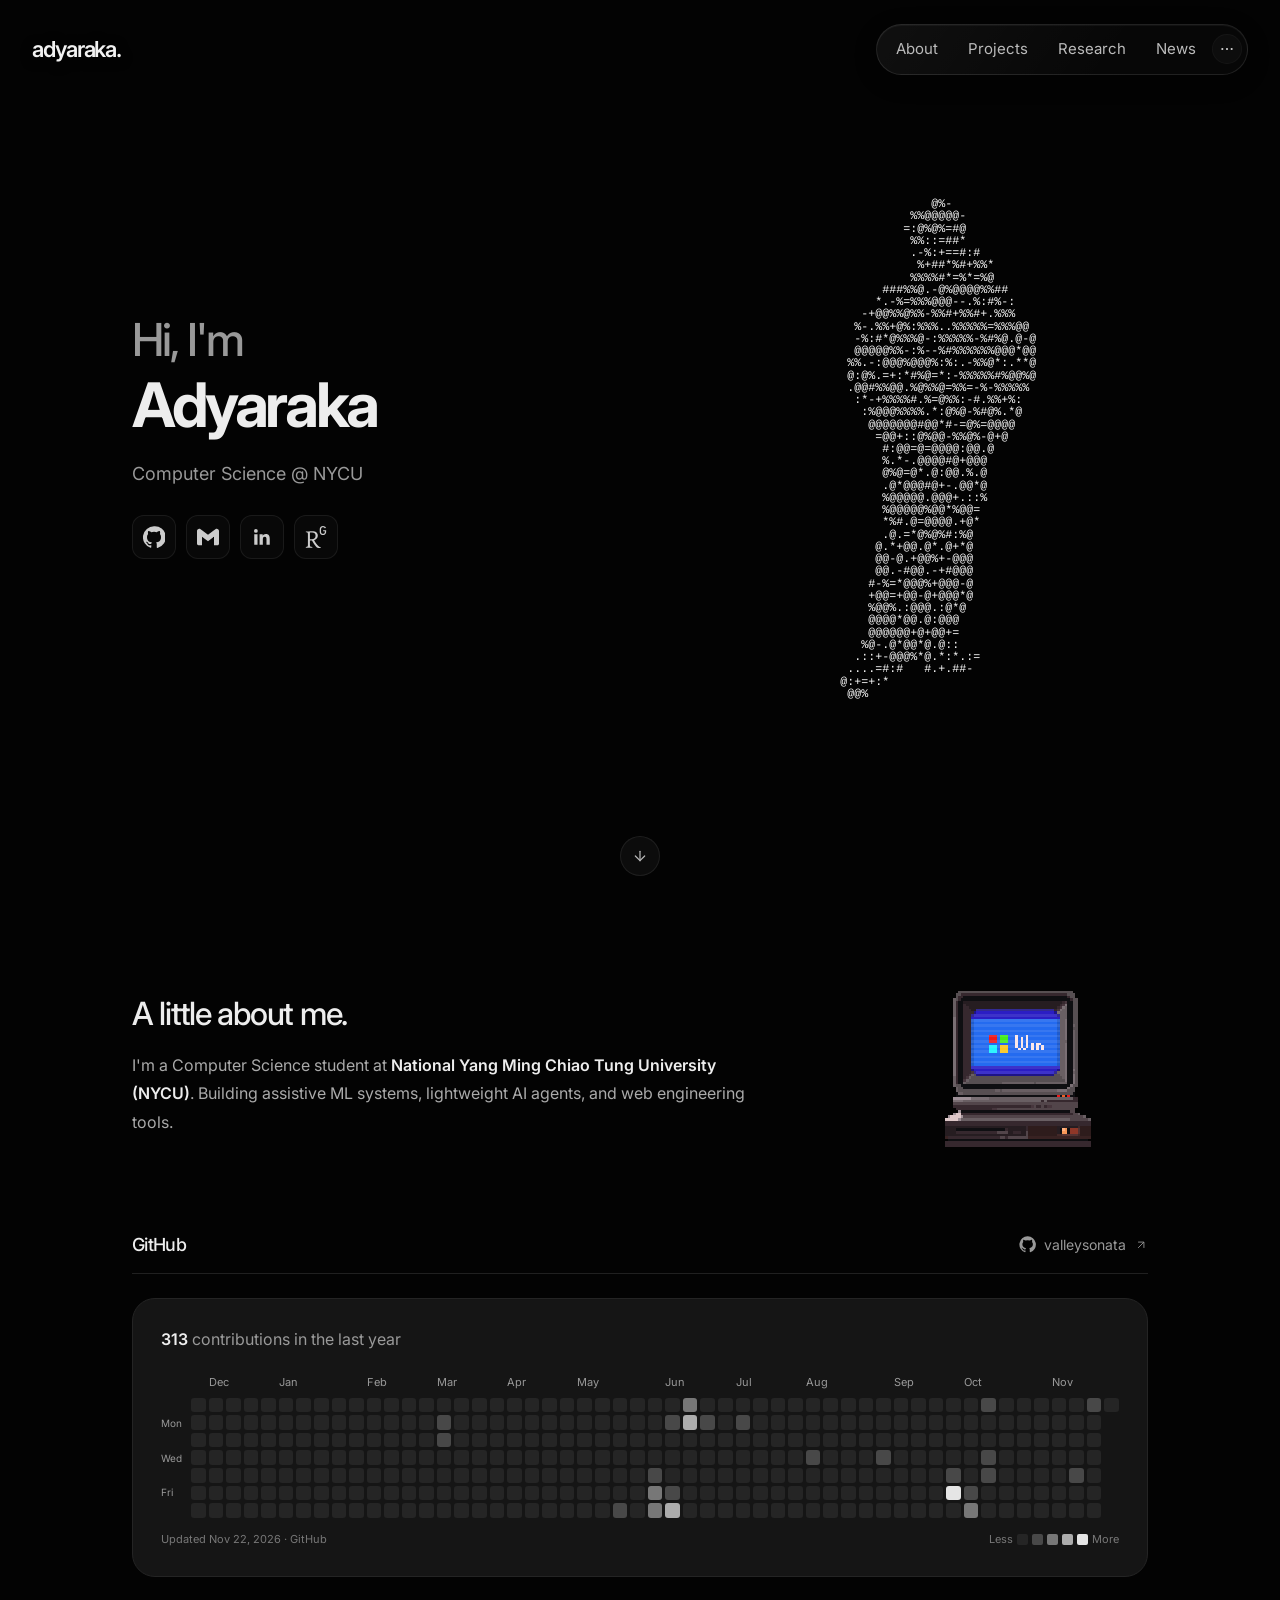
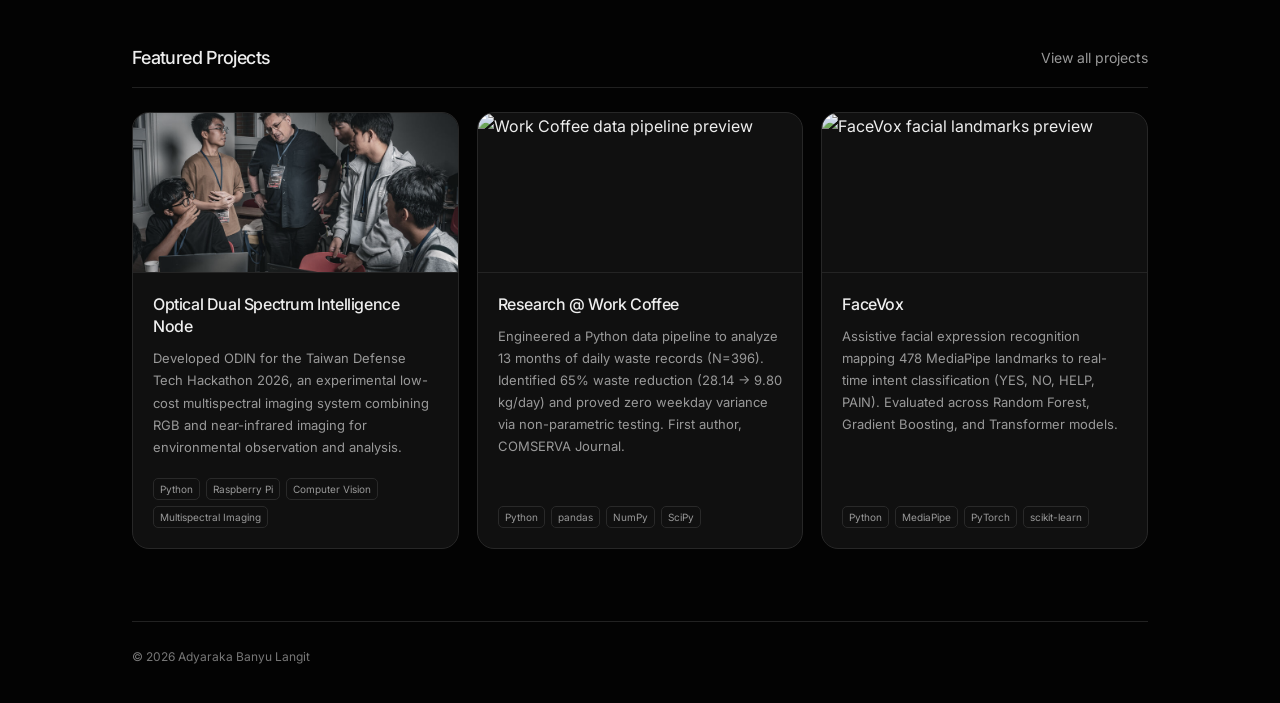
==== index.html @ a2974bf7 "Animate portrait noise and refine mobile typography" ====
<!DOCTYPE html>
<html lang="en">
<head>
  <meta charset="UTF-8">
  <meta name="viewport" content="width=device-width, initial-scale=1.0">
  <title>Adyaraka Banyu Langit — Systems & AI Engineer</title>
  <meta name="description" content="Adyaraka Banyu Langit — CS @ NYCU · Systems & AI Engineer.">
  <meta name="color-scheme" content="dark">
  <meta name="theme-color" content="#030303">
  <link rel="icon" type="image/svg+xml" href="/assets/favicon.svg?v=2dde21626709">
  <link rel="preconnect" href="https://fonts.googleapis.com">
  <link rel="preconnect" href="https://fonts.gstatic.com" crossorigin>
  <link href="https://fonts.googleapis.com/css2?family=Inter:wght@400;500;600;700&display=swap" rel="stylesheet">
  <style>
    :root{
      --bg:#030303;
      --text:#f1f5f9;
      --muted:#7a8596;
      --border:#1e1e24;
    }
    *{box-sizing:border-box}
    html{scroll-behavior:smooth}
    body{
      margin:0;
      background:var(--bg);
      color:var(--text);
      font-family:'Inter', system-ui, -apple-system, sans-serif;
      font-size:16px;
      line-height:1.7;
      -webkit-font-smoothing:antialiased;
      overflow-x:hidden;
    }
    a{color:inherit; text-decoration:none}
    ::selection{background:rgba(255,255,255,0.14)}

    .wrap{
      max-width:1080px;
      margin:0 auto;
      padding:0 32px;
      position:relative;
    }
    @media(max-width:1100px){.wrap{max-width:960px}} @media(max-width:860px){.wrap{max-width:720px}} @media(max-width:640px){ .wrap{padding:0 20px} }

    /* hero — name + black hole side by side */
    .hero{
      display:grid;
      grid-template-columns:1fr 220px;
      gap:24px 32px;
      align-items:center;
      padding:84px 0 32px;
      min-height:calc(100vh - 10px);
      position:relative;
      overflow:visible;
    }
    .hero-text{position:relative; z-index:2}
    @media(min-width:701px){ .hero-text{top:-68px; transform:scale(1.25); transform-origin:left center} .hero-bh{top:-68px} }
    @media(max-width:520px){
      .status{display:none}
      .scroll-hint{display:none}
    }
    /* (mobile overrides live at end of stylesheet so they win ties) */
    .hero-name{
      margin:0;
      font-family:'Inter', system-ui, sans-serif;
      font-weight:700;
      font-size:clamp(42px, 6vw, 64px);
      line-height:1.05;
      letter-spacing:-0.04em;
      color:var(--text);
    }
    .hero-name .eyebrow{
      display:block;
      font-weight:600;
      font-size:0.58em;
      letter-spacing:-0.02em;
      color:var(--muted);
      margin-bottom:6px;
    }
    .hero-name .nm{display:block; font-size:0.58em; letter-spacing:-0.02em}
    .hero-sub{
      margin:14px 0 0;
      font-size:13.5px;
      color:var(--muted);
      font-weight:400;
    }
    .hero-rule{
      margin-top:28px;
      border:none;
      border-top:1px solid var(--border);
      grid-column:1 / -1;
    }

    /* black hole — enlarged, blended into bg (not circled) */
    .hero-bh{
      position:relative;
      width:800px;
      height:800px;
      flex-shrink:0;
      isolation:isolate;
      pointer-events:none;
      background:transparent;
      overflow:visible;
      margin:-40px -30px -40px 0;
      justify-self:end;
      align-self:center;
      user-select:none;
      -webkit-user-select:none;
      -webkit-user-drag:none;
    }
    /* (mobile .hero-bh sizing lives in the mobile block at end of stylesheet) */
    .hero-bh video{will-change:transform;contain:paint;
      width:100%;
      height:100%;
      object-fit:contain;
      display:block;
      border-radius:0;
      transform:none;
      -webkit-mask-image:radial-gradient(ellipse 68% 62% at 50% 50%, black 42%, transparent 74%);
      mask-image:radial-gradient(ellipse 68% 62% at 50% 50%, black 42%, transparent 74%);
      filter:brightness(1.08) contrast(1.06) saturate(1.02);
      opacity:0.98;
      user-select:none;
      -webkit-user-select:none;
      -webkit-user-drag:none;
      pointer-events:none;
    }

    /* sections — plain */
    section{padding:32px 0 0}
    section.status{padding-top:96px}
    .bio-header{
      margin:0 0 20px;
      font-family:'Inter', system-ui, sans-serif;
      font-weight:700;
      font-size:clamp(32px, 4.5vw, 42px);
      line-height:1.1;
      letter-spacing:-0.03em;
      color:var(--text);
    }
    .status-grid{
      display:grid;
      grid-template-columns:1fr 360px;
      gap:20px 28px;
      align-items:start;
    }
    @media(max-width:760px){
      .status-grid{grid-template-columns:1fr}
    }
    .ascii-art-img{
      display:block;
      width:100%;
      height:auto;
      max-width:360px;
      image-rendering:-webkit-optimize-contrast;
      image-rendering:crisp-edges;
      user-select:none;
      -webkit-user-select:none;
      pointer-events:none;
    }
    @media(max-width:760px){
      .ascii-art-img{max-width:300px}
    }
    .section-title{
      font-family:'Inter', system-ui, sans-serif;
      font-size:12px;
      font-weight:600;
      letter-spacing:0.08em;
      text-transform:uppercase;
      color:var(--muted);
      margin:0 0 14px;
    }
    .status .prose{margin-top:16px}
    .prose{
      color:#cbd5e1;
      font-size:15.5px;
      line-height:1.78;
      margin:0;
      max-width:62ch;
    }
    .prose strong{color:var(--text); font-weight:600}

    .projects{
      list-style:none;
      margin:16px 0 0;
      padding:0;
      border-top:1px solid var(--border);
    }
    .project{
      padding:22px 0;
      border-bottom:1px solid var(--border);
    }
    .project-head{
      display:flex;
      flex-wrap:wrap;
      gap:8px 12px;
      align-items:baseline;
      margin-bottom:6px;
    }
    .project-title{
      font-family:'Inter', sans-serif;
      font-size:16px;
      font-weight:600;
      letter-spacing:-0.02em;
      margin:0;
      color:var(--text);
    }
    .project-year{
      font-size:12px;
      color:var(--muted);
      margin-left:auto;
      font-family:'Inter', system-ui, sans-serif;
      font-weight:500;
    }
    @media(max-width:640px){ .project-year{margin-left:0} }
    .project-desc{
      margin:8px 0 10px;
      color:#94a3b8;
      font-size:13.8px;
      line-height:1.7;
      max-width:60ch;
    }
    .project-stack{
      font-size:12px;
      color:var(--muted);
      margin:0 0 12px;
      font-family:'Inter', system-ui, sans-serif;
      font-weight:400;
    }
    .project-links{
      display:flex; gap:16px; flex-wrap:wrap;
      font-size:12.5px;
      color:var(--muted);
      font-family:'Inter', system-ui, sans-serif;
      font-weight:400;
    }
    .project-links a{border-bottom:1px solid var(--border); padding-bottom:1px}
    .project-links a:hover{color:var(--text); border-bottom-color:var(--text)}

    /* projects — new card layout (3 vertical boxes) */
    .projects-grid{border-top:1px solid var(--border)}
    .project-card{
      display:block;
      border:1px solid rgba(255,255,255,0.08);
      background:rgba(255,255,255,0.03);
      border-radius:16px;
      overflow:hidden;
    }
    .card-media{
      height:168px;
      background:#0a0a0a;
      border-bottom:1px solid rgba(255,255,255,0.06);
      overflow:hidden;
      position:relative;
    }
    .card-media .placeholder{
      width:100%; height:100%;
      display:flex; align-items:center; justify-content:center;
      font-family:'Inter', sans-serif;
      font-size:11px; font-weight:600; letter-spacing:0.08em; text-transform:uppercase;
      color:var(--muted);
      background:linear-gradient(135deg, #0a0a0a 0%, #141418 100%);
    }
    .card-body{padding:18px 18px 18px}
    .card-title{
      font-family:'Inter', sans-serif;
      font-size:15.5px; font-weight:600; letter-spacing:-0.02em;
      margin:0 0 8px; color:var(--text);
    }
    .card-desc{
      color:#94a3b8; font-size:13.6px; line-height:1.65; margin:0 0 14px;
    }
    .card-tags{display:flex; flex-wrap:wrap; gap:8px}
    .card-tags span{
      padding:5px 10px;
      background:rgba(255,255,255,0.06);
      border:1px solid rgba(255,255,255,0.08);
      border-radius:999px;
      font-family:'Inter', sans-serif;
      font-size:11px; font-weight:500;
      color:var(--muted);
      pointer-events:none;
    }

    .exp-list{
      list-style:none;
      margin:16px 0 0;
      padding:0;
      border-top:1px solid var(--border);
    }
    .exp-item{
      display:grid;
      grid-template-columns:130px 1fr;
      gap:12px 18px;
      padding:16px 0;
      border-bottom:1px solid var(--border);
      font-size:13.8px;
      line-height:1.6;
    }
    section[aria-labelledby="edu-title"] .exp-list li:last-child{border-bottom:none}
    @media(max-width:640px){ .exp-item{grid-template-columns:1fr; gap:4px} }
    .exp-when{color:var(--muted); font-size:12px; white-space:nowrap; padding-top:1px; font-family:'Inter', system-ui, sans-serif; font-weight:500}
    .exp-what{color:#cbd5e1}
    .exp-what strong{color:var(--text); font-weight:600}
    .exp-what em{font-style:normal; color:#94a3b8}

    footer{
      margin-top:10px;
      padding:24px 0 44px;
      border-top:none;
      display:flex; flex-wrap:wrap; gap:12px 24px;
      justify-content:space-between;
      font-size:11.5px;
      color:var(--muted);
      font-family:'Inter', system-ui, sans-serif;
      font-weight:400;
    }
    footer a{border-bottom:1px solid transparent}
    footer a:hover{color:var(--text); border-bottom-color:var(--border)}

    .reveal{
      opacity:0;
      transform:translateY(18px);
      transition:opacity .65s ease, transform .65s cubic-bezier(.16,1,.3,1);
    }
    .reveal.in{
      opacity:1;
      transform:none;
    }
    @media(prefers-reduced-motion:reduce){ .reveal{opacity:1; transform:none; transition:none} }

    /* scroll hint — bouncing minimalist pointer */
    .scroll-hint{
      position:fixed;
      left:50%;
      bottom:28px;
      transform:translateX(-50%);
      width:40px;
      height:40px;
      display:flex;
      align-items:center;
      justify-content:center;
      background:rgba(255,255,255,0.06);
      border:1px solid rgba(255,255,255,0.10);
      border-radius:999px;
      color:#fff;
      opacity:0.72;
      cursor:pointer;
      user-select:none;
      -webkit-user-select:none;
      animation:bounce-hint 1.85s ease-in-out infinite;
      transition:opacity .45s ease, transform .45s ease, background .15s, border-color .15s;
      z-index:20;
      appearance:none;
      -webkit-appearance:none;
      padding:0;
    }
    .scroll-hint:hover{background:rgba(255,255,255,0.10); border-color:rgba(255,255,255,0.16)}
    .scroll-hint:active{transform:translateX(-50%) scale(0.96)}
    .scroll-hint.hidden{
      opacity:0;
      transform:translateX(-50%) translateY(10px);
      pointer-events:none;
    }
    .scroll-hint svg{
      width:16px;
      height:16px;
      fill:none;
      stroke:currentColor;
      stroke-width:1.8;
      stroke-linecap:round;
      stroke-linejoin:round;
      display:block;
    }
    @keyframes bounce-hint{
      0%,100%{ transform:translateX(-50%) translateY(0) }
      50%{ transform:translateX(-50%) translateY(6px) }
    }
    @media(prefers-reduced-motion:reduce){ .scroll-hint{animation:none} }
    @media(max-width:700px){
      .wrap{display:flex; flex-direction:column}
      .hero{grid-template-columns:minmax(0,1fr); gap:16px 0; padding:8px 0 8px; min-height:0; align-items:start; justify-items:center}
      .hero-text{display:flex; flex-direction:column; align-items:center; text-align:center}
      .hero-name{font-size:35px; text-align:center; white-space:nowrap}
      .hero-name .eyebrow{display:inline; font-size:1em; color:var(--text); margin-right:.24em}
      .hero-name .nm{display:inline; font-size:1em}
      .hero-sub{text-align:center; font-size:17px}
      .hero-bh{order:-1; position:relative; right:auto; top:auto; width:min(100vw,440px); height:min(100vw,440px); margin:0; justify-self:center; opacity:1}
      .hero-rule{display:none}
      .status{display:none}
      .scroll-hint{display:none}
      footer{justify-content:center; text-align:center}
    }
    @media(max-width:520px){
      .status{display:none}
      .scroll-hint{display:none}
    }
    /* desktop: scale bh so hero ends just below the fold */
    @media(min-width:701px){
      .hero-bh{width:min(800px,calc(100vh - 100px)); height:min(800px,calc(100vh - 100px))}
    }
    a:focus-visible{outline:1px solid rgba(255,255,255,0.5); outline-offset:3px}
</style>
  <noscript><style>.reveal{opacity:1;transform:none}
</style></noscript>
  <link rel="stylesheet" href="/assets/site.css?v=ac11977cb503">
  <script src="/assets/site.js?v=e480889ad519" defer></script>
</head>
<body class="home-page">
<!-- site-header:start -->
<header class="site-header">
  <a class="site-logo" href="/" aria-current="page" aria-label="adyaraka. Home">adyaraka.</a>
  <nav class="site-nav" aria-label="Primary">
    <span class="site-nav-highlight" aria-hidden="true"></span>
    <a href="/about">About</a>
    <a href="/projects">Projects</a>
    <a href="/research/">Research</a>
    <a href="/news">News</a>
    <details class="site-more">
      <summary aria-label="Social links"><svg viewBox="0 0 24 24" aria-hidden="true"><circle cx="5" cy="12" r="1.6"/><circle cx="12" cy="12" r="1.6"/><circle cx="19" cy="12" r="1.6"/></svg></summary>
      <div class="site-menu">
        <a href="https://github.com/valleysonata" target="_blank" rel="noreferrer"><svg viewBox="0 0 24 24" aria-hidden="true"><path d="M12 .5a11.5 11.5 0 0 0-3.6 22.4c.6.1.8-.3.8-.6v-2c-3 .7-3.8-1.4-3.8-1.4-.5-1.3-1.3-1.7-1.3-1.7-1-.7.1-.7.1-.7 1.1.1 1.7 1.2 1.7 1.2 1 1.7 2.7 1.2 3.4.9.1-.7.4-1.2.7-1.5-2.5-.3-5.2-1.3-5.2-5.7 0-1.3.5-2.3 1.2-3.1-.1-.3-.5-1.5.1-3 0 0 1-.3 3.2 1.2a11 11 0 0 1 5.8 0c2.2-1.5 3.2-1.2 3.2-1.2.6 1.5.2 2.7.1 3 .8.8 1.2 1.8 1.2 3.1 0 4.4-2.7 5.4-5.2 5.7.4.4.8 1 .8 2.1v3.1c0 .3.2.7.8.6A11.5 11.5 0 0 0 12 .5Z"/></svg>GitHub</a>
        <a href="https://www.linkedin.com/in/adyaraka-banyu-langit-63456a317/" target="_blank" rel="noreferrer"><svg viewBox="0 0 24 24" aria-hidden="true"><path d="M5 8H1v15h4V8ZM3 1a2.4 2.4 0 1 0 0 4.8A2.4 2.4 0 0 0 3 1ZM23 14c0-4-2-6.2-5-6.2-2 0-3.1 1-3.6 2V8H10v15h4.4v-8c0-2.1.4-3.4 2.3-3.4s2 1.5 2 3.5V23H23v-9Z"/></svg>LinkedIn</a>
        <a href="https://www.researchgate.net/profile/Adyaraka-Banyu-Langit" target="_blank" rel="noreferrer"><svg viewBox="0 0 24 24" aria-hidden="true"><text x="1" y="18" font-size="17" font-family="Georgia,serif">R</text><text x="14" y="10" font-size="10" font-family="Georgia,serif">G</text></svg>ResearchGate</a>
        <a href="mailto:adyaraka.cs15@nycu.edu.tw"><svg viewBox="0 0 24 24" aria-hidden="true" fill="none" stroke="currentColor" stroke-width="1.5"><rect x="2" y="4" width="20" height="16" rx="3" fill="none"/><path d="m3 6 9 7 9-7" fill="none"/></svg>Email</a>
      </div>
    </details>
  </nav>
</header>
<!-- site-header:end -->
  <div id="top"></div>
  <div class="wrap">
    <header class="hero reveal">
      <div class="hero-text">
        <h1 class="hero-name"><span class="eyebrow">Hi, I'm</span><span class="nm">Adyaraka</span></h1>
        <p class="hero-sub">Computer Science @ NYCU</p>
<nav class="hero-socials" aria-label="Quick links">
          <a href="https://github.com/valleysonata" target="_blank" rel="noreferrer" aria-label="GitHub">
            <svg width="22" height="22" fill="currentColor" viewBox="0 0 24 24" aria-hidden="true"><path d="M12 0.3a12 12 0 0 0-3.79 23.4c.6.11.82-.26.82-.58v-2.03c-3.34.73-4.03-1.4-4.03-1.4-.55-1.39-1.34-1.76-1.34-1.76-1.09-.74.08-.73.08-.73 1.2.09 1.84 1.24 1.84 1.24 1.08 1.84 2.82 1.31 3.5 1 .11-.78.42-1.31.76-1.61-2.67-.3-5.47-1.33-5.47-5.93 0-1.31.47-2.38 1.24-3.22-.12-.3-.54-1.52.12-3.18 0 0 1-.32 3.3 1.23a11.5 11.5 0 0 1 6 0c2.28-1.55 3.29-1.23 3.29-1.23.66 1.66.24 2.88.12 3.18.77.84 1.24 1.91 1.24 3.22 0 4.61-2.8 5.63-5.48 5.92.43.37.82 1.1.82 2.22v3.29c0 .32.22.7.82.58A12 12 0 0 0 12 0.3Z"/></svg>
          </a>
          <a href="mailto:adyaraka.cs15@nycu.edu.tw" aria-label="Email">
            <svg width="22" height="22" fill="currentColor" viewBox="0 0 24 24" aria-hidden="true"><path d="M24 5.457v13.909c0 .904-.732 1.636-1.636 1.636h-3.819V11.73L12 16.64l-6.545-4.91v9.273H1.636A1.636 1.636 0 0 1 0 19.366V5.457c0-2.023 2.309-3.178 3.927-1.964L5.455 4.64 12 9.548l6.545-4.91 1.528-1.145C21.69 2.28 24 3.434 24 5.457z"/></svg>
          </a>
          <a href="https://www.linkedin.com/in/adyaraka-banyu-langit-63456a317/" target="_blank" rel="noreferrer" aria-label="LinkedIn">
            <svg width="22" height="22" fill="currentColor" viewBox="0 0 24 24" aria-hidden="true"><path d="M20.447 20.452h-3.554v-5.569c0-1.328-.027-3.037-1.852-3.037-1.853 0-2.136 1.445-2.136 2.939v5.667H9.351V9h3.414v1.561h.046c.477-.9 1.637-1.85 3.37-1.85 3.601 0 4.267 2.37 4.267 5.455v6.286zM5.337 7.433a2.06 2.06 0 1 1 0-4.123 2.06 2.06 0 0 1 0 4.123zm1.777 13.019H3.56V9h3.554v11.452z"/></svg>
          </a>
          <a href="https://www.researchgate.net/profile/Adyaraka-Banyu-Langit" target="_blank" rel="noreferrer" aria-label="ResearchGate">
            <svg width="22" height="22" fill="currentColor" viewBox="0 0 24 24" aria-hidden="true"><path d="M19.586 0c-.818 0-1.508.19-2.073.565-.563.377-.97.936-1.213 1.68a3.193 3.193 0 0 0-.112.437 8.365 8.365 0 0 0-.078.53 9 9 0 0 0-.05.727c-.01.282-.013.621-.013 1.016a31.121 31.123 0 0 0 .014 1.017 9 9 0 0 0 .05.727 7.946 7.946 0 0 0 .077.53h-.005a3.334 3.334 0 0 0 .113.438c.245.743.65 1.303 1.214 1.68.565.376 1.256.564 2.075.564.8 0 1.536-.213 2.105-.603.57-.39.94-.916 1.175-1.65.076-.235.135-.558.177-.93a10.9 10.9 0 0 0 .043-1.207v-.82c0-.095-.047-.142-.14-.142h-3.064c-.094 0-.14.047-.14.141v.956c0 .094.046.14.14.14h1.666c.056 0 .084.03.084.086 0 .36 0 .62-.036.865-.038.244-.1.447-.147.606-.108.385-.348.664-.638.876-.29.212-.738.35-1.227.35-.545 0-.901-.15-1.21-.353-.306-.203-.517-.454-.67-.915a3.136 3.136 0 0 1-.147-.762 17.366 17.367 0 0 1-.034-.656c-.01-.26-.014-.572-.014-.939a26.401 26.403 0 0 1 .014-.938 15.821 15.822 0 0 1 .035-.656 3.19 3.19 0 0 1 .148-.76 1.89 1.89 0 0 1 .742-1.01c.344-.244.593-.352 1.137-.352.508 0 .815.096 1.144.303.33.207.528.492.764.925.047.094.111.118.198.07l1.044-.43c.075-.048.09-.115.042-.199a3.549 3.549 0 0 0-.466-.742 3 3 0 0 0-.679-.607 3.313 3.313 0 0 0-.903-.41A4.068 4.068 0 0 0 19.586 0zM8.217 5.836c-1.69 0-3.036.086-4.297.086-1.146 0-2.291 0-3.007-.029v.831l1.088.2c.744.144 1.174.488 1.174 2.264v11.288c0 1.777-.43 2.12-1.174 2.263l-1.088.2v.832c.773-.029 2.12-.086 3.465-.086 1.29 0 2.951.057 3.667.086v-.831l-1.49-.2c-.773-.115-1.174-.487-1.174-2.264v-4.784c.688.057 1.29.057 2.206.057 1.748 3.123 3.41 5.472 4.355 6.56.86 1.032 2.177 1.691 3.839 1.691.487 0 1.003-.086 1.318-.23v-.744c-1.031 0-2.063-.716-2.808-1.518-1.26-1.376-2.95-3.582-4.355-6.074 2.32-.545 4.04-2.722 4.04-4.9 0-3.208-2.492-4.698-5.758-4.698zm-.515 1.29c2.406 0 3.839 1.26 3.839 3.552 0 2.263-1.547 3.782-4.097 3.782-.974 0-1.404-.03-2.063-.086v-7.19c.66-.059 1.547-.059 2.32-.059z"/></svg>
          </a>
        </nav>
      </div>
      <div class="hero-visual">
        <button class="portrait-control" type="button" aria-label="Animate ASCII portrait" title="Move your cursor to distort; click to remix">
        <svg width="257" height="560" class="hero-portrait" viewBox="125 0 220 480" role="img" aria-labelledby="portrait-title">
          <title id="portrait-title">ASCII portrait of Adyaraka</title>
          <g id="portrait-characters" aria-hidden="true" data-source="/assets/ascii-art.svg"><text x="0" y="0" font-family="JetBrains Mono, Cascadia Code, Consolas, monospace" font-size="10" font-weight="500" fill="#ffffff" xml:space="preserve" dominant-baseline="hanging" text-rendering="geometricPrecision" shape-rendering="geometricPrecision">
    <tspan x="0" dy="10.5">                                                                                             </tspan>
    <tspan x="0" dy="10.5">                                                                                                    </tspan>
    <tspan x="0" dy="10.5">                                                                                                    </tspan>
    <tspan x="0" dy="10.5">                                      @@@                                                           </tspan>
    <tspan x="0" dy="10.5">                                   %%@@@@@@                                                         </tspan>
    <tspan x="0" dy="10.5">                                  @@@%@%%%@                                                         </tspan>
    <tspan x="0" dy="10.5">                                   %%#*===*                                                         </tspan>
    <tspan x="0" dy="10.5">                                   *#**+==*#%                                                       </tspan>
    <tspan x="0" dy="10.5">                                    %%##*=%%%%%                                                     </tspan>
    <tspan x="0" dy="10.5">                                   %%%%#+=%%@%@                                                     </tspan>
    <tspan x="0" dy="10.5">                               ###%%@@%@@@@@@%%##                                                   </tspan>
    <tspan x="0" dy="10.5">                              %%%%%%%%@@@@%%%%%%%%                                                  </tspan>
    <tspan x="0" dy="10.5">                            %%%@%%%%%%%%%%%%%%%%%%                                                  </tspan>
    <tspan x="0" dy="10.5">                           %%%%%@%%%%%%%%%%%%%%%%%@@                                                </tspan>
    <tspan x="0" dy="10.5">                           %%%@@@%%%%%%%%%%%%%%@@%@@@                                               </tspan>
    <tspan x="0" dy="10.5">                           @@@@@@%%%%%%%%%%%%%%@@@@@@                                               </tspan>
    <tspan x="0" dy="10.5">                          %%%@@@@@@@@@%%%@@%%%@@@%%@@                                               </tspan>
    <tspan x="0" dy="10.5">                          @@@%%@@@%%%%%@%%%%%%@@@@@@@                                               </tspan>
    <tspan x="0" dy="10.5">                          @@@%%%@@%%@%%@@%%%%%@%%%@@                                                </tspan>
    <tspan x="0" dy="10.5">                           @%%%%%%%%%%%@%%%%%%%%%%@                                                 </tspan>
    <tspan x="0" dy="10.5">                            @%@@@%%%%%%@%%%%%%@%%@@                                                 </tspan>
    <tspan x="0" dy="10.5">                             @@@@@@@@@@@@@%%%@@@@@                                                  </tspan>
    <tspan x="0" dy="10.5">                              @@@@@@@@@@@%%%%@@@@                                                   </tspan>
    <tspan x="0" dy="10.5">                               @@@@@@@@@@@@@@@@                                                     </tspan>
    <tspan x="0" dy="10.5">                               @@@@@@@@@@@@@@@                                                      </tspan>
    <tspan x="0" dy="10.5">                               @@@@@@@@@@@@@@@                                                      </tspan>
    <tspan x="0" dy="10.5">                               @@@@@@@@@@@@@@@                                                      </tspan>
    <tspan x="0" dy="10.5">                               @@@@@@@@@@@@@@@                                                      </tspan>
    <tspan x="0" dy="10.5">                               @@@@@@@@@@@@@@                                                       </tspan>
    <tspan x="0" dy="10.5">                               @@@@@@@@@@@@@@                                                       </tspan>
    <tspan x="0" dy="10.5">                               @@@@@@@@@@@@@                                                        </tspan>
    <tspan x="0" dy="10.5">                              @@@@@@@@@@@@@@                                                        </tspan>
    <tspan x="0" dy="10.5">                              @@@@@@@@@@@@@@                                                        </tspan>
    <tspan x="0" dy="10.5">                              @@@@@@@@@@@@@@                                                        </tspan>
    <tspan x="0" dy="10.5">                             @@@@@@@@@@@@@@@                                                        </tspan>
    <tspan x="0" dy="10.5">                             @@@@@@@@@@@@@@@                                                        </tspan>
    <tspan x="0" dy="10.5">                             @@@@@@@@@@@@@@                                                         </tspan>
    <tspan x="0" dy="10.5">                             @@@@@@@@@@@@@                                                          </tspan>
    <tspan x="0" dy="10.5">                             @@@@@@@@@@@@@                                                          </tspan>
    <tspan x="0" dy="10.5">                            %@@@@@@@@@@#+=                                                          </tspan>
    <tspan x="0" dy="10.5">                           .:::+@@@@%%%*::::=                                                       </tspan>
    <tspan x="0" dy="10.5">                          ....=#%#   @@@%%##                                                        </tspan>
    <tspan x="0" dy="10.5">                         *++=+#%                                                                    </tspan>
    <tspan x="0" dy="10.5">                          @@%   </tspan>
  </text></g>
        </svg>
        </button>
      </div>
      <hr class="hero-rule">
    </header>

    <section class="reveal status" aria-label="About">
      <div class="status-grid">
        <div>
          <h2 class="bio-header">A little about me.</h2>
          <p class="prose">
            I'm a Computer Science student at <strong>National Yang Ming Chiao Tung University (NYCU)</strong>. Building assistive ML systems, lightweight AI agents, and web engineering tools.
          </p>
        </div>
        <figure class="about-computer">
          <img src="/assets/retro-computer.gif" alt="Animated pixel-art retro computer" width="260" height="260" loading="lazy">
        </figure>
      </div>
    </section>

<!-- home-work:start -->
<section class="home-section reveal" aria-labelledby="github-title">
  <div class="home-section-heading"><h2 id="github-title">GitHub</h2><a class="github-profile" href="https://github.com/valleysonata" target="_blank" rel="noreferrer" aria-label="valleysonata on GitHub"><svg width="17" height="17" fill="currentColor" viewBox="0 0 24 24" aria-hidden="true"><path d="M12 .5a11.5 11.5 0 0 0-3.6 22.4c.6.1.8-.3.8-.6v-2c-3 .7-3.8-1.4-3.8-1.4-.5-1.3-1.3-1.7-1.3-1.7-1-.7.1-.7.1-.7 1.1.1 1.7 1.2 1.7 1.2 1 1.7 2.7 1.2 3.4.9.1-.7.4-1.2.7-1.5-2.5-.3-5.2-1.3-5.2-5.7 0-1.3.5-2.3 1.2-3.1-.1-.3-.5-1.5.1-3 0 0 1-.3 3.2 1.2a11 11 0 0 1 5.8 0c2.2-1.5 3.2-1.2 3.2-1.2.6 1.5.2 2.7.1 3 .8.8 1.2 1.8 1.2 3.1 0 4.4-2.7 5.4-5.2 5.7.4.4.8 1 .8 2.1v3.1c0 .3.2.7.8.6A11.5 11.5 0 0 0 12 .5Z"/></svg><span>valleysonata</span><svg width="14" height="14" class="external-link-icon" viewBox="0 0 24 24" fill="none" stroke="currentColor" stroke-width="1.5" aria-hidden="true"><path d="M7 17 17 7M7 7h10v10"/></svg></a></div>
  <div class="github-card">
    <p class="github-count"><strong>313</strong> contributions in the last year</p>
    <div class="github-scroll" role="region" aria-label="GitHub contribution calendar; scroll horizontally on small screens" tabindex="0">
      <div class="github-calendar" style="--weeks:53">
        <div class="github-months" aria-hidden="true"><span style="grid-column:2">Dec</span><span style="grid-column:6">Jan</span><span style="grid-column:11">Feb</span><span style="grid-column:15">Mar</span><span style="grid-column:19">Apr</span><span style="grid-column:23">May</span><span style="grid-column:28">Jun</span><span style="grid-column:32">Jul</span><span style="grid-column:36">Aug</span><span style="grid-column:41">Sep</span><span style="grid-column:45">Oct</span><span style="grid-column:50">Nov</span></div>
        <div class="github-body"><div class="github-weekdays" aria-hidden="true"><span>Mon</span><span>Wed</span><span>Fri</span></div><div class="github-grid" role="group" aria-label="Daily contributions; use arrow keys to explore"><button class="gh-day" type="button" tabindex="-1" data-level="0" data-date="2025-11-23" data-count="0" aria-label="0 contributions on November 23, 2025" style="grid-column:1;grid-row:1"></button><button class="gh-day" type="button" tabindex="-1" data-level="0" data-date="2025-11-24" data-count="0" aria-label="0 contributions on November 24, 2025" style="grid-column:1;grid-row:2"></button><button class="gh-day" type="button" tabindex="-1" data-level="0" data-date="2025-11-25" data-count="0" aria-label="0 contributions on November 25, 2025" style="grid-column:1;grid-row:3"></button><button class="gh-day" type="button" tabindex="-1" data-level="0" data-date="2025-11-26" data-count="0" aria-label="0 contributions on November 26, 2025" style="grid-column:1;grid-row:4"></button><button class="gh-day" type="button" tabindex="-1" data-level="0" data-date="2025-11-27" data-count="0" aria-label="0 contributions on November 27, 2025" style="grid-column:1;grid-row:5"></button><button class="gh-day" type="button" tabindex="-1" data-level="0" data-date="2025-11-28" data-count="0" aria-label="0 contributions on November 28, 2025" style="grid-column:1;grid-row:6"></button><button class="gh-day" type="button" tabindex="-1" data-level="0" data-date="2025-11-29" data-count="0" aria-label="0 contributions on November 29, 2025" style="grid-column:1;grid-row:7"></button><button class="gh-day" type="button" tabindex="-1" data-level="0" data-date="2025-11-30" data-count="0" aria-label="0 contributions on November 30, 2025" style="grid-column:2;grid-row:1"></button><button class="gh-day" type="button" tabindex="-1" data-level="0" data-date="2025-12-01" data-count="0" aria-label="0 contributions on December 1, 2025" style="grid-column:2;grid-row:2"></button><button class="gh-day" type="button" tabindex="-1" data-level="0" data-date="2025-12-02" data-count="0" aria-label="0 contributions on December 2, 2025" style="grid-column:2;grid-row:3"></button><button class="gh-day" type="button" tabindex="-1" data-level="0" data-date="2025-12-03" data-count="0" aria-label="0 contributions on December 3, 2025" style="grid-column:2;grid-row:4"></button><button class="gh-day" type="button" tabindex="-1" data-level="0" data-date="2025-12-04" data-count="0" aria-label="0 contributions on December 4, 2025" style="grid-column:2;grid-row:5"></button><button class="gh-day" type="button" tabindex="-1" data-level="0" data-date="2025-12-05" data-count="0" aria-label="0 contributions on December 5, 2025" style="grid-column:2;grid-row:6"></button><button class="gh-day" type="button" tabindex="-1" data-level="0" data-date="2025-12-06" data-count="0" aria-label="0 contributions on December 6, 2025" style="grid-column:2;grid-row:7"></button><button class="gh-day" type="button" tabindex="-1" data-level="0" data-date="2025-12-07" data-count="0" aria-label="0 contributions on December 7, 2025" style="grid-column:3;grid-row:1"></button><button class="gh-day" type="button" tabindex="-1" data-level="0" data-date="2025-12-08" data-count="0" aria-label="0 contributions on December 8, 2025" style="grid-column:3;grid-row:2"></button><button class="gh-day" type="button" tabindex="-1" data-level="0" data-date="2025-12-09" data-count="0" aria-label="0 contributions on December 9, 2025" style="grid-column:3;grid-row:3"></button><button class="gh-day" type="button" tabindex="-1" data-level="0" data-date="2025-12-10" data-count="0" aria-label="0 contributions on December 10, 2025" style="grid-column:3;grid-row:4"></button><button class="gh-day" type="button" tabindex="-1" data-level="0" data-date="2025-12-11" data-count="0" aria-label="0 contributions on December 11, 2025" style="grid-column:3;grid-row:5"></button><button class="gh-day" type="button" tabindex="-1" data-level="0" data-date="2025-12-12" data-count="0" aria-label="0 contributions on December 12, 2025" style="grid-column:3;grid-row:6"></button><button class="gh-day" type="button" tabindex="-1" data-level="0" data-date="2025-12-13" data-count="0" aria-label="0 contributions on December 13, 2025" style="grid-column:3;grid-row:7"></button><button class="gh-day" type="button" tabindex="-1" data-level="0" data-date="2025-12-14" data-count="0" aria-label="0 contributions on December 14, 2025" style="grid-column:4;grid-row:1"></button><button class="gh-day" type="button" tabindex="-1" data-level="0" data-date="2025-12-15" data-count="0" aria-label="0 contributions on December 15, 2025" style="grid-column:4;grid-row:2"></button><button class="gh-day" type="button" tabindex="-1" data-level="0" data-date="2025-12-16" data-count="0" aria-label="0 contributions on December 16, 2025" style="grid-column:4;grid-row:3"></button><button class="gh-day" type="button" tabindex="-1" data-level="0" data-date="2025-12-17" data-count="0" aria-label="0 contributions on December 17, 2025" style="grid-column:4;grid-row:4"></button><button class="gh-day" type="button" tabindex="-1" data-level="0" data-date="2025-12-18" data-count="0" aria-label="0 contributions on December 18, 2025" style="grid-column:4;grid-row:5"></button><button class="gh-day" type="button" tabindex="-1" data-level="0" data-date="2025-12-19" data-count="0" aria-label="0 contributions on December 19, 2025" style="grid-column:4;grid-row:6"></button><button class="gh-day" type="button" tabindex="-1" data-level="0" data-date="2025-12-20" data-count="0" aria-label="0 contributions on December 20, 2025" style="grid-column:4;grid-row:7"></button><button class="gh-day" type="button" tabindex="-1" data-level="0" data-date="2025-12-21" data-count="0" aria-label="0 contributions on December 21, 2025" style="grid-column:5;grid-row:1"></button><button class="gh-day" type="button" tabindex="-1" data-level="0" data-date="2025-12-22" data-count="0" aria-label="0 contributions on December 22, 2025" style="grid-column:5;grid-row:2"></button><button class="gh-day" type="button" tabindex="-1" data-level="0" data-date="2025-12-23" data-count="0" aria-label="0 contributions on December 23, 2025" style="grid-column:5;grid-row:3"></button><button class="gh-day" type="button" tabindex="-1" data-level="0" data-date="2025-12-24" data-count="0" aria-label="0 contributions on December 24, 2025" style="grid-column:5;grid-row:4"></button><button class="gh-day" type="button" tabindex="-1" data-level="0" data-date="2025-12-25" data-count="0" aria-label="0 contributions on December 25, 2025" style="grid-column:5;grid-row:5"></button><button class="gh-day" type="button" tabindex="-1" data-level="0" data-date="2025-12-26" data-count="0" aria-label="0 contributions on December 26, 2025" style="grid-column:5;grid-row:6"></button><button class="gh-day" type="button" tabindex="-1" data-level="0" data-date="2025-12-27" data-count="0" aria-label="0 contributions on December 27, 2025" style="grid-column:5;grid-row:7"></button><button class="gh-day" type="button" tabindex="-1" data-level="0" data-date="2025-12-28" data-count="0" aria-label="0 contributions on December 28, 2025" style="grid-column:6;grid-row:1"></button><button class="gh-day" type="button" tabindex="-1" data-level="0" data-date="2025-12-29" data-count="0" aria-label="0 contributions on December 29, 2025" style="grid-column:6;grid-row:2"></button><button class="gh-day" type="button" tabindex="-1" data-level="0" data-date="2025-12-30" data-count="0" aria-label="0 contributions on December 30, 2025" style="grid-column:6;grid-row:3"></button><button class="gh-day" type="button" tabindex="-1" data-level="0" data-date="2025-12-31" data-count="0" aria-label="0 contributions on December 31, 2025" style="grid-column:6;grid-row:4"></button><button class="gh-day" type="button" tabindex="-1" data-level="0" data-date="2026-01-01" data-count="0" aria-label="0 contributions on January 1, 2026" style="grid-column:6;grid-row:5"></button><button class="gh-day" type="button" tabindex="-1" data-level="0" data-date="2026-01-02" data-count="0" aria-label="0 contributions on January 2, 2026" style="grid-column:6;grid-row:6"></button><button class="gh-day" type="button" tabindex="-1" data-level="0" data-date="2026-01-03" data-count="0" aria-label="0 contributions on January 3, 2026" style="grid-column:6;grid-row:7"></button><button class="gh-day" type="button" tabindex="-1" data-level="0" data-date="2026-01-04" data-count="0" aria-label="0 contributions on January 4, 2026" style="grid-column:7;grid-row:1"></button><button class="gh-day" type="button" tabindex="-1" data-level="0" data-date="2026-01-05" data-count="0" aria-label="0 contributions on January 5, 2026" style="grid-column:7;grid-row:2"></button><button class="gh-day" type="button" tabindex="-1" data-level="0" data-date="2026-01-06" data-count="0" aria-label="0 contributions on January 6, 2026" style="grid-column:7;grid-row:3"></button><button class="gh-day" type="button" tabindex="-1" data-level="0" data-date="2026-01-07" data-count="0" aria-label="0 contributions on January 7, 2026" style="grid-column:7;grid-row:4"></button><button class="gh-day" type="button" tabindex="-1" data-level="0" data-date="2026-01-08" data-count="0" aria-label="0 contributions on January 8, 2026" style="grid-column:7;grid-row:5"></button><button class="gh-day" type="button" tabindex="-1" data-level="0" data-date="2026-01-09" data-count="0" aria-label="0 contributions on January 9, 2026" style="grid-column:7;grid-row:6"></button><button class="gh-day" type="button" tabindex="-1" data-level="0" data-date="2026-01-10" data-count="0" aria-label="0 contributions on January 10, 2026" style="grid-column:7;grid-row:7"></button><button class="gh-day" type="button" tabindex="-1" data-level="0" data-date="2026-01-11" data-count="0" aria-label="0 contributions on January 11, 2026" style="grid-column:8;grid-row:1"></button><button class="gh-day" type="button" tabindex="-1" data-level="0" data-date="2026-01-12" data-count="0" aria-label="0 contributions on January 12, 2026" style="grid-column:8;grid-row:2"></button><button class="gh-day" type="button" tabindex="-1" data-level="0" data-date="2026-01-13" data-count="0" aria-label="0 contributions on January 13, 2026" style="grid-column:8;grid-row:3"></button><button class="gh-day" type="button" tabindex="-1" data-level="0" data-date="2026-01-14" data-count="0" aria-label="0 contributions on January 14, 2026" style="grid-column:8;grid-row:4"></button><button class="gh-day" type="button" tabindex="-1" data-level="0" data-date="2026-01-15" data-count="0" aria-label="0 contributions on January 15, 2026" style="grid-column:8;grid-row:5"></button><button class="gh-day" type="button" tabindex="-1" data-level="0" data-date="2026-01-16" data-count="0" aria-label="0 contributions on January 16, 2026" style="grid-column:8;grid-row:6"></button><button class="gh-day" type="button" tabindex="-1" data-level="0" data-date="2026-01-17" data-count="0" aria-label="0 contributions on January 17, 2026" style="grid-column:8;grid-row:7"></button><button class="gh-day" type="button" tabindex="-1" data-level="0" data-date="2026-01-18" data-count="0" aria-label="0 contributions on January 18, 2026" style="grid-column:9;grid-row:1"></button><button class="gh-day" type="button" tabindex="-1" data-level="0" data-date="2026-01-19" data-count="0" aria-label="0 contributions on January 19, 2026" style="grid-column:9;grid-row:2"></button><button class="gh-day" type="button" tabindex="-1" data-level="0" data-date="2026-01-20" data-count="0" aria-label="0 contributions on January 20, 2026" style="grid-column:9;grid-row:3"></button><button class="gh-day" type="button" tabindex="-1" data-level="0" data-date="2026-01-21" data-count="0" aria-label="0 contributions on January 21, 2026" style="grid-column:9;grid-row:4"></button><button class="gh-day" type="button" tabindex="-1" data-level="0" data-date="2026-01-22" data-count="0" aria-label="0 contributions on January 22, 2026" style="grid-column:9;grid-row:5"></button><button class="gh-day" type="button" tabindex="-1" data-level="0" data-date="2026-01-23" data-count="0" aria-label="0 contributions on January 23, 2026" style="grid-column:9;grid-row:6"></button><button class="gh-day" type="button" tabindex="-1" data-level="0" data-date="2026-01-24" data-count="0" aria-label="0 contributions on January 24, 2026" style="grid-column:9;grid-row:7"></button><button class="gh-day" type="button" tabindex="-1" data-level="0" data-date="2026-01-25" data-count="0" aria-label="0 contributions on January 25, 2026" style="grid-column:10;grid-row:1"></button><button class="gh-day" type="button" tabindex="-1" data-level="0" data-date="2026-01-26" data-count="0" aria-label="0 contributions on January 26, 2026" style="grid-column:10;grid-row:2"></button><button class="gh-day" type="button" tabindex="-1" data-level="0" data-date="2026-01-27" data-count="0" aria-label="0 contributions on January 27, 2026" style="grid-column:10;grid-row:3"></button><button class="gh-day" type="button" tabindex="-1" data-level="0" data-date="2026-01-28" data-count="0" aria-label="0 contributions on January 28, 2026" style="grid-column:10;grid-row:4"></button><button class="gh-day" type="button" tabindex="-1" data-level="0" data-date="2026-01-29" data-count="0" aria-label="0 contributions on January 29, 2026" style="grid-column:10;grid-row:5"></button><button class="gh-day" type="button" tabindex="-1" data-level="0" data-date="2026-01-30" data-count="0" aria-label="0 contributions on January 30, 2026" style="grid-column:10;grid-row:6"></button><button class="gh-day" type="button" tabindex="-1" data-level="0" data-date="2026-01-31" data-count="0" aria-label="0 contributions on January 31, 2026" style="grid-column:10;grid-row:7"></button><button class="gh-day" type="button" tabindex="-1" data-level="0" data-date="2026-02-01" data-count="0" aria-label="0 contributions on February 1, 2026" style="grid-column:11;grid-row:1"></button><button class="gh-day" type="button" tabindex="-1" data-level="0" data-date="2026-02-02" data-count="0" aria-label="0 contributions on February 2, 2026" style="grid-column:11;grid-row:2"></button><button class="gh-day" type="button" tabindex="-1" data-level="0" data-date="2026-02-03" data-count="0" aria-label="0 contributions on February 3, 2026" style="grid-column:11;grid-row:3"></button><button class="gh-day" type="button" tabindex="-1" data-level="0" data-date="2026-02-04" data-count="0" aria-label="0 contributions on February 4, 2026" style="grid-column:11;grid-row:4"></button><button class="gh-day" type="button" tabindex="-1" data-level="0" data-date="2026-02-05" data-count="0" aria-label="0 contributions on February 5, 2026" style="grid-column:11;grid-row:5"></button><button class="gh-day" type="button" tabindex="-1" data-level="0" data-date="2026-02-06" data-count="0" aria-label="0 contributions on February 6, 2026" style="grid-column:11;grid-row:6"></button><button class="gh-day" type="button" tabindex="-1" data-level="0" data-date="2026-02-07" data-count="0" aria-label="0 contributions on February 7, 2026" style="grid-column:11;grid-row:7"></button><button class="gh-day" type="button" tabindex="-1" data-level="0" data-date="2026-02-08" data-count="0" aria-label="0 contributions on February 8, 2026" style="grid-column:12;grid-row:1"></button><button class="gh-day" type="button" tabindex="-1" data-level="0" data-date="2026-02-09" data-count="0" aria-label="0 contributions on February 9, 2026" style="grid-column:12;grid-row:2"></button><button class="gh-day" type="button" tabindex="-1" data-level="0" data-date="2026-02-10" data-count="0" aria-label="0 contributions on February 10, 2026" style="grid-column:12;grid-row:3"></button><button class="gh-day" type="button" tabindex="-1" data-level="0" data-date="2026-02-11" data-count="0" aria-label="0 contributions on February 11, 2026" style="grid-column:12;grid-row:4"></button><button class="gh-day" type="button" tabindex="-1" data-level="0" data-date="2026-02-12" data-count="0" aria-label="0 contributions on February 12, 2026" style="grid-column:12;grid-row:5"></button><button class="gh-day" type="button" tabindex="-1" data-level="0" data-date="2026-02-13" data-count="0" aria-label="0 contributions on February 13, 2026" style="grid-column:12;grid-row:6"></button><button class="gh-day" type="button" tabindex="-1" data-level="0" data-date="2026-02-14" data-count="0" aria-label="0 contributions on February 14, 2026" style="grid-column:12;grid-row:7"></button><button class="gh-day" type="button" tabindex="-1" data-level="0" data-date="2026-02-15" data-count="0" aria-label="0 contributions on February 15, 2026" style="grid-column:13;grid-row:1"></button><button class="gh-day" type="button" tabindex="-1" data-level="0" data-date="2026-02-16" data-count="0" aria-label="0 contributions on February 16, 2026" style="grid-column:13;grid-row:2"></button><button class="gh-day" type="button" tabindex="-1" data-level="0" data-date="2026-02-17" data-count="0" aria-label="0 contributions on February 17, 2026" style="grid-column:13;grid-row:3"></button><button class="gh-day" type="button" tabindex="-1" data-level="0" data-date="2026-02-18" data-count="0" aria-label="0 contributions on February 18, 2026" style="grid-column:13;grid-row:4"></button><button class="gh-day" type="button" tabindex="-1" data-level="0" data-date="2026-02-19" data-count="0" aria-label="0 contributions on February 19, 2026" style="grid-column:13;grid-row:5"></button><button class="gh-day" type="button" tabindex="-1" data-level="0" data-date="2026-02-20" data-count="0" aria-label="0 contributions on February 20, 2026" style="grid-column:13;grid-row:6"></button><button class="gh-day" type="button" tabindex="-1" data-level="0" data-date="2026-02-21" data-count="0" aria-label="0 contributions on February 21, 2026" style="grid-column:13;grid-row:7"></button><button class="gh-day" type="button" tabindex="-1" data-level="0" data-date="2026-02-22" data-count="0" aria-label="0 contributions on February 22, 2026" style="grid-column:14;grid-row:1"></button><button class="gh-day" type="button" tabindex="-1" data-level="0" data-date="2026-02-23" data-count="0" aria-label="0 contributions on February 23, 2026" style="grid-column:14;grid-row:2"></button><button class="gh-day" type="button" tabindex="-1" data-level="0" data-date="2026-02-24" data-count="0" aria-label="0 contributions on February 24, 2026" style="grid-column:14;grid-row:3"></button><button class="gh-day" type="button" tabindex="-1" data-level="0" data-date="2026-02-25" data-count="0" aria-label="0 contributions on February 25, 2026" style="grid-column:14;grid-row:4"></button><button class="gh-day" type="button" tabindex="-1" data-level="0" data-date="2026-02-26" data-count="0" aria-label="0 contributions on February 26, 2026" style="grid-column:14;grid-row:5"></button><button class="gh-day" type="button" tabindex="-1" data-level="0" data-date="2026-02-27" data-count="0" aria-label="0 contributions on February 27, 2026" style="grid-column:14;grid-row:6"></button><button class="gh-day" type="button" tabindex="-1" data-level="0" data-date="2026-02-28" data-count="0" aria-label="0 contributions on February 28, 2026" style="grid-column:14;grid-row:7"></button><button class="gh-day" type="button" tabindex="-1" data-level="0" data-date="2026-03-01" data-count="0" aria-label="0 contributions on March 1, 2026" style="grid-column:15;grid-row:1"></button><button class="gh-day" type="button" tabindex="-1" data-level="1" data-date="2026-03-02" data-count="3" aria-label="3 contributions on March 2, 2026" style="grid-column:15;grid-row:2"></button><button class="gh-day" type="button" tabindex="-1" data-level="1" data-date="2026-03-03" data-count="3" aria-label="3 contributions on March 3, 2026" style="grid-column:15;grid-row:3"></button><button class="gh-day" type="button" tabindex="-1" data-level="0" data-date="2026-03-04" data-count="0" aria-label="0 contributions on March 4, 2026" style="grid-column:15;grid-row:4"></button><button class="gh-day" type="button" tabindex="-1" data-level="0" data-date="2026-03-05" data-count="0" aria-label="0 contributions on March 5, 2026" style="grid-column:15;grid-row:5"></button><button class="gh-day" type="button" tabindex="-1" data-level="0" data-date="2026-03-06" data-count="0" aria-label="0 contributions on March 6, 2026" style="grid-column:15;grid-row:6"></button><button class="gh-day" type="button" tabindex="-1" data-level="0" data-date="2026-03-07" data-count="0" aria-label="0 contributions on March 7, 2026" style="grid-column:15;grid-row:7"></button><button class="gh-day" type="button" tabindex="-1" data-level="0" data-date="2026-03-08" data-count="0" aria-label="0 contributions on March 8, 2026" style="grid-column:16;grid-row:1"></button><button class="gh-day" type="button" tabindex="-1" data-level="0" data-date="2026-03-09" data-count="0" aria-label="0 contributions on March 9, 2026" style="grid-column:16;grid-row:2"></button><button class="gh-day" type="button" tabindex="-1" data-level="0" data-date="2026-03-10" data-count="0" aria-label="0 contributions on March 10, 2026" style="grid-column:16;grid-row:3"></button><button class="gh-day" type="button" tabindex="-1" data-level="0" data-date="2026-03-11" data-count="0" aria-label="0 contributions on March 11, 2026" style="grid-column:16;grid-row:4"></button><button class="gh-day" type="button" tabindex="-1" data-level="0" data-date="2026-03-12" data-count="0" aria-label="0 contributions on March 12, 2026" style="grid-column:16;grid-row:5"></button><button class="gh-day" type="button" tabindex="-1" data-level="0" data-date="2026-03-13" data-count="0" aria-label="0 contributions on March 13, 2026" style="grid-column:16;grid-row:6"></button><button class="gh-day" type="button" tabindex="-1" data-level="0" data-date="2026-03-14" data-count="0" aria-label="0 contributions on March 14, 2026" style="grid-column:16;grid-row:7"></button><button class="gh-day" type="button" tabindex="-1" data-level="0" data-date="2026-03-15" data-count="0" aria-label="0 contributions on March 15, 2026" style="grid-column:17;grid-row:1"></button><button class="gh-day" type="button" tabindex="-1" data-level="0" data-date="2026-03-16" data-count="0" aria-label="0 contributions on March 16, 2026" style="grid-column:17;grid-row:2"></button><button class="gh-day" type="button" tabindex="-1" data-level="0" data-date="2026-03-17" data-count="0" aria-label="0 contributions on March 17, 2026" style="grid-column:17;grid-row:3"></button><button class="gh-day" type="button" tabindex="-1" data-level="0" data-date="2026-03-18" data-count="0" aria-label="0 contributions on March 18, 2026" style="grid-column:17;grid-row:4"></button><button class="gh-day" type="button" tabindex="-1" data-level="0" data-date="2026-03-19" data-count="0" aria-label="0 contributions on March 19, 2026" style="grid-column:17;grid-row:5"></button><button class="gh-day" type="button" tabindex="-1" data-level="0" data-date="2026-03-20" data-count="0" aria-label="0 contributions on March 20, 2026" style="grid-column:17;grid-row:6"></button><button class="gh-day" type="button" tabindex="-1" data-level="0" data-date="2026-03-21" data-count="0" aria-label="0 contributions on March 21, 2026" style="grid-column:17;grid-row:7"></button><button class="gh-day" type="button" tabindex="-1" data-level="0" data-date="2026-03-22" data-count="0" aria-label="0 contributions on March 22, 2026" style="grid-column:18;grid-row:1"></button><button class="gh-day" type="button" tabindex="-1" data-level="0" data-date="2026-03-23" data-count="0" aria-label="0 contributions on March 23, 2026" style="grid-column:18;grid-row:2"></button><button class="gh-day" type="button" tabindex="-1" data-level="0" data-date="2026-03-24" data-count="0" aria-label="0 contributions on March 24, 2026" style="grid-column:18;grid-row:3"></button><button class="gh-day" type="button" tabindex="-1" data-level="0" data-date="2026-03-25" data-count="0" aria-label="0 contributions on March 25, 2026" style="grid-column:18;grid-row:4"></button><button class="gh-day" type="button" tabindex="-1" data-level="0" data-date="2026-03-26" data-count="0" aria-label="0 contributions on March 26, 2026" style="grid-column:18;grid-row:5"></button><button class="gh-day" type="button" tabindex="-1" data-level="0" data-date="2026-03-27" data-count="0" aria-label="0 contributions on March 27, 2026" style="grid-column:18;grid-row:6"></button><button class="gh-day" type="button" tabindex="-1" data-level="0" data-date="2026-03-28" data-count="0" aria-label="0 contributions on March 28, 2026" style="grid-column:18;grid-row:7"></button><button class="gh-day" type="button" tabindex="-1" data-level="0" data-date="2026-03-29" data-count="0" aria-label="0 contributions on March 29, 2026" style="grid-column:19;grid-row:1"></button><button class="gh-day" type="button" tabindex="-1" data-level="0" data-date="2026-03-30" data-count="0" aria-label="0 contributions on March 30, 2026" style="grid-column:19;grid-row:2"></button><button class="gh-day" type="button" tabindex="-1" data-level="0" data-date="2026-03-31" data-count="0" aria-label="0 contributions on March 31, 2026" style="grid-column:19;grid-row:3"></button><button class="gh-day" type="button" tabindex="-1" data-level="0" data-date="2026-04-01" data-count="0" aria-label="0 contributions on April 1, 2026" style="grid-column:19;grid-row:4"></button><button class="gh-day" type="button" tabindex="-1" data-level="0" data-date="2026-04-02" data-count="0" aria-label="0 contributions on April 2, 2026" style="grid-column:19;grid-row:5"></button><button class="gh-day" type="button" tabindex="-1" data-level="0" data-date="2026-04-03" data-count="0" aria-label="0 contributions on April 3, 2026" style="grid-column:19;grid-row:6"></button><button class="gh-day" type="button" tabindex="-1" data-level="0" data-date="2026-04-04" data-count="0" aria-label="0 contributions on April 4, 2026" style="grid-column:19;grid-row:7"></button><button class="gh-day" type="button" tabindex="-1" data-level="0" data-date="2026-04-05" data-count="0" aria-label="0 contributions on April 5, 2026" style="grid-column:20;grid-row:1"></button><button class="gh-day" type="button" tabindex="-1" data-level="0" data-date="2026-04-06" data-count="0" aria-label="0 contributions on April 6, 2026" style="grid-column:20;grid-row:2"></button><button class="gh-day" type="button" tabindex="-1" data-level="0" data-date="2026-04-07" data-count="0" aria-label="0 contributions on April 7, 2026" style="grid-column:20;grid-row:3"></button><button class="gh-day" type="button" tabindex="-1" data-level="0" data-date="2026-04-08" data-count="0" aria-label="0 contributions on April 8, 2026" style="grid-column:20;grid-row:4"></button><button class="gh-day" type="button" tabindex="-1" data-level="0" data-date="2026-04-09" data-count="0" aria-label="0 contributions on April 9, 2026" style="grid-column:20;grid-row:5"></button><button class="gh-day" type="button" tabindex="-1" data-level="0" data-date="2026-04-10" data-count="0" aria-label="0 contributions on April 10, 2026" style="grid-column:20;grid-row:6"></button><button class="gh-day" type="button" tabindex="-1" data-level="0" data-date="2026-04-11" data-count="0" aria-label="0 contributions on April 11, 2026" style="grid-column:20;grid-row:7"></button><button class="gh-day" type="button" tabindex="-1" data-level="0" data-date="2026-04-12" data-count="0" aria-label="0 contributions on April 12, 2026" style="grid-column:21;grid-row:1"></button><button class="gh-day" type="button" tabindex="-1" data-level="0" data-date="2026-04-13" data-count="0" aria-label="0 contributions on April 13, 2026" style="grid-column:21;grid-row:2"></button><button class="gh-day" type="button" tabindex="-1" data-level="0" data-date="2026-04-14" data-count="0" aria-label="0 contributions on April 14, 2026" style="grid-column:21;grid-row:3"></button><button class="gh-day" type="button" tabindex="-1" data-level="0" data-date="2026-04-15" data-count="0" aria-label="0 contributions on April 15, 2026" style="grid-column:21;grid-row:4"></button><button class="gh-day" type="button" tabindex="-1" data-level="0" data-date="2026-04-16" data-count="0" aria-label="0 contributions on April 16, 2026" style="grid-column:21;grid-row:5"></button><button class="gh-day" type="button" tabindex="-1" data-level="0" data-date="2026-04-17" data-count="0" aria-label="0 contributions on April 17, 2026" style="grid-column:21;grid-row:6"></button><button class="gh-day" type="button" tabindex="-1" data-level="0" data-date="2026-04-18" data-count="0" aria-label="0 contributions on April 18, 2026" style="grid-column:21;grid-row:7"></button><button class="gh-day" type="button" tabindex="-1" data-level="0" data-date="2026-04-19" data-count="0" aria-label="0 contributions on April 19, 2026" style="grid-column:22;grid-row:1"></button><button class="gh-day" type="button" tabindex="-1" data-level="0" data-date="2026-04-20" data-count="0" aria-label="0 contributions on April 20, 2026" style="grid-column:22;grid-row:2"></button><button class="gh-day" type="button" tabindex="-1" data-level="0" data-date="2026-04-21" data-count="0" aria-label="0 contributions on April 21, 2026" style="grid-column:22;grid-row:3"></button><button class="gh-day" type="button" tabindex="-1" data-level="0" data-date="2026-04-22" data-count="0" aria-label="0 contributions on April 22, 2026" style="grid-column:22;grid-row:4"></button><button class="gh-day" type="button" tabindex="-1" data-level="0" data-date="2026-04-23" data-count="0" aria-label="0 contributions on April 23, 2026" style="grid-column:22;grid-row:5"></button><button class="gh-day" type="button" tabindex="-1" data-level="0" data-date="2026-04-24" data-count="0" aria-label="0 contributions on April 24, 2026" style="grid-column:22;grid-row:6"></button><button class="gh-day" type="button" tabindex="-1" data-level="0" data-date="2026-04-25" data-count="0" aria-label="0 contributions on April 25, 2026" style="grid-column:22;grid-row:7"></button><button class="gh-day" type="button" tabindex="-1" data-level="0" data-date="2026-04-26" data-count="0" aria-label="0 contributions on April 26, 2026" style="grid-column:23;grid-row:1"></button><button class="gh-day" type="button" tabindex="-1" data-level="0" data-date="2026-04-27" data-count="0" aria-label="0 contributions on April 27, 2026" style="grid-column:23;grid-row:2"></button><button class="gh-day" type="button" tabindex="-1" data-level="0" data-date="2026-04-28" data-count="0" aria-label="0 contributions on April 28, 2026" style="grid-column:23;grid-row:3"></button><button class="gh-day" type="button" tabindex="-1" data-level="0" data-date="2026-04-29" data-count="0" aria-label="0 contributions on April 29, 2026" style="grid-column:23;grid-row:4"></button><button class="gh-day" type="button" tabindex="-1" data-level="0" data-date="2026-04-30" data-count="0" aria-label="0 contributions on April 30, 2026" style="grid-column:23;grid-row:5"></button><button class="gh-day" type="button" tabindex="-1" data-level="0" data-date="2026-05-01" data-count="0" aria-label="0 contributions on May 1, 2026" style="grid-column:23;grid-row:6"></button><button class="gh-day" type="button" tabindex="-1" data-level="0" data-date="2026-05-02" data-count="0" aria-label="0 contributions on May 2, 2026" style="grid-column:23;grid-row:7"></button><button class="gh-day" type="button" tabindex="-1" data-level="0" data-date="2026-05-03" data-count="0" aria-label="0 contributions on May 3, 2026" style="grid-column:24;grid-row:1"></button><button class="gh-day" type="button" tabindex="-1" data-level="0" data-date="2026-05-04" data-count="0" aria-label="0 contributions on May 4, 2026" style="grid-column:24;grid-row:2"></button><button class="gh-day" type="button" tabindex="-1" data-level="0" data-date="2026-05-05" data-count="0" aria-label="0 contributions on May 5, 2026" style="grid-column:24;grid-row:3"></button><button class="gh-day" type="button" tabindex="-1" data-level="0" data-date="2026-05-06" data-count="0" aria-label="0 contributions on May 6, 2026" style="grid-column:24;grid-row:4"></button><button class="gh-day" type="button" tabindex="-1" data-level="0" data-date="2026-05-07" data-count="0" aria-label="0 contributions on May 7, 2026" style="grid-column:24;grid-row:5"></button><button class="gh-day" type="button" tabindex="-1" data-level="0" data-date="2026-05-08" data-count="0" aria-label="0 contributions on May 8, 2026" style="grid-column:24;grid-row:6"></button><button class="gh-day" type="button" tabindex="-1" data-level="0" data-date="2026-05-09" data-count="0" aria-label="0 contributions on May 9, 2026" style="grid-column:24;grid-row:7"></button><button class="gh-day" type="button" tabindex="-1" data-level="0" data-date="2026-05-10" data-count="0" aria-label="0 contributions on May 10, 2026" style="grid-column:25;grid-row:1"></button><button class="gh-day" type="button" tabindex="-1" data-level="0" data-date="2026-05-11" data-count="0" aria-label="0 contributions on May 11, 2026" style="grid-column:25;grid-row:2"></button><button class="gh-day" type="button" tabindex="-1" data-level="0" data-date="2026-05-12" data-count="0" aria-label="0 contributions on May 12, 2026" style="grid-column:25;grid-row:3"></button><button class="gh-day" type="button" tabindex="-1" data-level="0" data-date="2026-05-13" data-count="0" aria-label="0 contributions on May 13, 2026" style="grid-column:25;grid-row:4"></button><button class="gh-day" type="button" tabindex="-1" data-level="0" data-date="2026-05-14" data-count="0" aria-label="0 contributions on May 14, 2026" style="grid-column:25;grid-row:5"></button><button class="gh-day" type="button" tabindex="-1" data-level="0" data-date="2026-05-15" data-count="0" aria-label="0 contributions on May 15, 2026" style="grid-column:25;grid-row:6"></button><button class="gh-day" type="button" tabindex="-1" data-level="1" data-date="2026-05-16" data-count="2" aria-label="2 contributions on May 16, 2026" style="grid-column:25;grid-row:7"></button><button class="gh-day" type="button" tabindex="-1" data-level="0" data-date="2026-05-17" data-count="0" aria-label="0 contributions on May 17, 2026" style="grid-column:26;grid-row:1"></button><button class="gh-day" type="button" tabindex="-1" data-level="0" data-date="2026-05-18" data-count="0" aria-label="0 contributions on May 18, 2026" style="grid-column:26;grid-row:2"></button><button class="gh-day" type="button" tabindex="-1" data-level="0" data-date="2026-05-19" data-count="0" aria-label="0 contributions on May 19, 2026" style="grid-column:26;grid-row:3"></button><button class="gh-day" type="button" tabindex="-1" data-level="0" data-date="2026-05-20" data-count="0" aria-label="0 contributions on May 20, 2026" style="grid-column:26;grid-row:4"></button><button class="gh-day" type="button" tabindex="-1" data-level="0" data-date="2026-05-21" data-count="0" aria-label="0 contributions on May 21, 2026" style="grid-column:26;grid-row:5"></button><button class="gh-day" type="button" tabindex="-1" data-level="0" data-date="2026-05-22" data-count="0" aria-label="0 contributions on May 22, 2026" style="grid-column:26;grid-row:6"></button><button class="gh-day" type="button" tabindex="-1" data-level="0" data-date="2026-05-23" data-count="0" aria-label="0 contributions on May 23, 2026" style="grid-column:26;grid-row:7"></button><button class="gh-day" type="button" tabindex="-1" data-level="0" data-date="2026-05-24" data-count="0" aria-label="0 contributions on May 24, 2026" style="grid-column:27;grid-row:1"></button><button class="gh-day" type="button" tabindex="-1" data-level="0" data-date="2026-05-25" data-count="0" aria-label="0 contributions on May 25, 2026" style="grid-column:27;grid-row:2"></button><button class="gh-day" type="button" tabindex="-1" data-level="0" data-date="2026-05-26" data-count="0" aria-label="0 contributions on May 26, 2026" style="grid-column:27;grid-row:3"></button><button class="gh-day" type="button" tabindex="-1" data-level="0" data-date="2026-05-27" data-count="0" aria-label="0 contributions on May 27, 2026" style="grid-column:27;grid-row:4"></button><button class="gh-day" type="button" tabindex="-1" data-level="1" data-date="2026-05-28" data-count="2" aria-label="2 contributions on May 28, 2026" style="grid-column:27;grid-row:5"></button><button class="gh-day" type="button" tabindex="-1" data-level="2" data-date="2026-05-29" data-count="21" aria-label="21 contributions on May 29, 2026" style="grid-column:27;grid-row:6"></button><button class="gh-day" type="button" tabindex="-1" data-level="2" data-date="2026-05-30" data-count="27" aria-label="27 contributions on May 30, 2026" style="grid-column:27;grid-row:7"></button><button class="gh-day" type="button" tabindex="-1" data-level="0" data-date="2026-05-31" data-count="0" aria-label="0 contributions on May 31, 2026" style="grid-column:28;grid-row:1"></button><button class="gh-day" type="button" tabindex="-1" data-level="1" data-date="2026-06-01" data-count="1" aria-label="1 contribution on June 1, 2026" style="grid-column:28;grid-row:2"></button><button class="gh-day" type="button" tabindex="-1" data-level="0" data-date="2026-06-02" data-count="0" aria-label="0 contributions on June 2, 2026" style="grid-column:28;grid-row:3"></button><button class="gh-day" type="button" tabindex="-1" data-level="0" data-date="2026-06-03" data-count="0" aria-label="0 contributions on June 3, 2026" style="grid-column:28;grid-row:4"></button><button class="gh-day" type="button" tabindex="-1" data-level="0" data-date="2026-06-04" data-count="0" aria-label="0 contributions on June 4, 2026" style="grid-column:28;grid-row:5"></button><button class="gh-day" type="button" tabindex="-1" data-level="1" data-date="2026-06-05" data-count="2" aria-label="2 contributions on June 5, 2026" style="grid-column:28;grid-row:6"></button><button class="gh-day" type="button" tabindex="-1" data-level="3" data-date="2026-06-06" data-count="31" aria-label="31 contributions on June 6, 2026" style="grid-column:28;grid-row:7"></button><button class="gh-day" type="button" tabindex="-1" data-level="2" data-date="2026-06-07" data-count="30" aria-label="30 contributions on June 7, 2026" style="grid-column:29;grid-row:1"></button><button class="gh-day" type="button" tabindex="-1" data-level="3" data-date="2026-06-08" data-count="45" aria-label="45 contributions on June 8, 2026" style="grid-column:29;grid-row:2"></button><button class="gh-day" type="button" tabindex="-1" data-level="0" data-date="2026-06-09" data-count="0" aria-label="0 contributions on June 9, 2026" style="grid-column:29;grid-row:3"></button><button class="gh-day" type="button" tabindex="-1" data-level="0" data-date="2026-06-10" data-count="0" aria-label="0 contributions on June 10, 2026" style="grid-column:29;grid-row:4"></button><button class="gh-day" type="button" tabindex="-1" data-level="0" data-date="2026-06-11" data-count="0" aria-label="0 contributions on June 11, 2026" style="grid-column:29;grid-row:5"></button><button class="gh-day" type="button" tabindex="-1" data-level="0" data-date="2026-06-12" data-count="0" aria-label="0 contributions on June 12, 2026" style="grid-column:29;grid-row:6"></button><button class="gh-day" type="button" tabindex="-1" data-level="0" data-date="2026-06-13" data-count="0" aria-label="0 contributions on June 13, 2026" style="grid-column:29;grid-row:7"></button><button class="gh-day" type="button" tabindex="-1" data-level="0" data-date="2026-06-14" data-count="0" aria-label="0 contributions on June 14, 2026" style="grid-column:30;grid-row:1"></button><button class="gh-day" type="button" tabindex="-1" data-level="1" data-date="2026-06-15" data-count="1" aria-label="1 contribution on June 15, 2026" style="grid-column:30;grid-row:2"></button><button class="gh-day" type="button" tabindex="-1" data-level="0" data-date="2026-06-16" data-count="0" aria-label="0 contributions on June 16, 2026" style="grid-column:30;grid-row:3"></button><button class="gh-day" type="button" tabindex="-1" data-level="0" data-date="2026-06-17" data-count="0" aria-label="0 contributions on June 17, 2026" style="grid-column:30;grid-row:4"></button><button class="gh-day" type="button" tabindex="-1" data-level="0" data-date="2026-06-18" data-count="0" aria-label="0 contributions on June 18, 2026" style="grid-column:30;grid-row:5"></button><button class="gh-day" type="button" tabindex="-1" data-level="0" data-date="2026-06-19" data-count="0" aria-label="0 contributions on June 19, 2026" style="grid-column:30;grid-row:6"></button><button class="gh-day" type="button" tabindex="-1" data-level="0" data-date="2026-06-20" data-count="0" aria-label="0 contributions on June 20, 2026" style="grid-column:30;grid-row:7"></button><button class="gh-day" type="button" tabindex="-1" data-level="0" data-date="2026-06-21" data-count="0" aria-label="0 contributions on June 21, 2026" style="grid-column:31;grid-row:1"></button><button class="gh-day" type="button" tabindex="-1" data-level="0" data-date="2026-06-22" data-count="0" aria-label="0 contributions on June 22, 2026" style="grid-column:31;grid-row:2"></button><button class="gh-day" type="button" tabindex="-1" data-level="0" data-date="2026-06-23" data-count="0" aria-label="0 contributions on June 23, 2026" style="grid-column:31;grid-row:3"></button><button class="gh-day" type="button" tabindex="-1" data-level="0" data-date="2026-06-24" data-count="0" aria-label="0 contributions on June 24, 2026" style="grid-column:31;grid-row:4"></button><button class="gh-day" type="button" tabindex="-1" data-level="0" data-date="2026-06-25" data-count="0" aria-label="0 contributions on June 25, 2026" style="grid-column:31;grid-row:5"></button><button class="gh-day" type="button" tabindex="-1" data-level="0" data-date="2026-06-26" data-count="0" aria-label="0 contributions on June 26, 2026" style="grid-column:31;grid-row:6"></button><button class="gh-day" type="button" tabindex="-1" data-level="0" data-date="2026-06-27" data-count="0" aria-label="0 contributions on June 27, 2026" style="grid-column:31;grid-row:7"></button><button class="gh-day" type="button" tabindex="-1" data-level="0" data-date="2026-06-28" data-count="0" aria-label="0 contributions on June 28, 2026" style="grid-column:32;grid-row:1"></button><button class="gh-day" type="button" tabindex="-1" data-level="1" data-date="2026-06-29" data-count="1" aria-label="1 contribution on June 29, 2026" style="grid-column:32;grid-row:2"></button><button class="gh-day" type="button" tabindex="-1" data-level="0" data-date="2026-06-30" data-count="0" aria-label="0 contributions on June 30, 2026" style="grid-column:32;grid-row:3"></button><button class="gh-day" type="button" tabindex="-1" data-level="0" data-date="2026-07-01" data-count="0" aria-label="0 contributions on July 1, 2026" style="grid-column:32;grid-row:4"></button><button class="gh-day" type="button" tabindex="-1" data-level="0" data-date="2026-07-02" data-count="0" aria-label="0 contributions on July 2, 2026" style="grid-column:32;grid-row:5"></button><button class="gh-day" type="button" tabindex="-1" data-level="0" data-date="2026-07-03" data-count="0" aria-label="0 contributions on July 3, 2026" style="grid-column:32;grid-row:6"></button><button class="gh-day" type="button" tabindex="-1" data-level="0" data-date="2026-07-04" data-count="0" aria-label="0 contributions on July 4, 2026" style="grid-column:32;grid-row:7"></button><button class="gh-day" type="button" tabindex="-1" data-level="0" data-date="2026-07-05" data-count="0" aria-label="0 contributions on July 5, 2026" style="grid-column:33;grid-row:1"></button><button class="gh-day" type="button" tabindex="-1" data-level="0" data-date="2026-07-06" data-count="0" aria-label="0 contributions on July 6, 2026" style="grid-column:33;grid-row:2"></button><button class="gh-day" type="button" tabindex="-1" data-level="0" data-date="2026-07-07" data-count="0" aria-label="0 contributions on July 7, 2026" style="grid-column:33;grid-row:3"></button><button class="gh-day" type="button" tabindex="-1" data-level="0" data-date="2026-07-08" data-count="0" aria-label="0 contributions on July 8, 2026" style="grid-column:33;grid-row:4"></button><button class="gh-day" type="button" tabindex="-1" data-level="0" data-date="2026-07-09" data-count="0" aria-label="0 contributions on July 9, 2026" style="grid-column:33;grid-row:5"></button><button class="gh-day" type="button" tabindex="-1" data-level="0" data-date="2026-07-10" data-count="0" aria-label="0 contributions on July 10, 2026" style="grid-column:33;grid-row:6"></button><button class="gh-day" type="button" tabindex="-1" data-level="0" data-date="2026-07-11" data-count="0" aria-label="0 contributions on July 11, 2026" style="grid-column:33;grid-row:7"></button><button class="gh-day" type="button" tabindex="-1" data-level="0" data-date="2026-07-12" data-count="0" aria-label="0 contributions on July 12, 2026" style="grid-column:34;grid-row:1"></button><button class="gh-day" type="button" tabindex="-1" data-level="0" data-date="2026-07-13" data-count="0" aria-label="0 contributions on July 13, 2026" style="grid-column:34;grid-row:2"></button><button class="gh-day" type="button" tabindex="-1" data-level="0" data-date="2026-07-14" data-count="0" aria-label="0 contributions on July 14, 2026" style="grid-column:34;grid-row:3"></button><button class="gh-day" type="button" tabindex="-1" data-level="0" data-date="2026-07-15" data-count="0" aria-label="0 contributions on July 15, 2026" style="grid-column:34;grid-row:4"></button><button class="gh-day" type="button" tabindex="-1" data-level="0" data-date="2026-07-16" data-count="0" aria-label="0 contributions on July 16, 2026" style="grid-column:34;grid-row:5"></button><button class="gh-day" type="button" tabindex="-1" data-level="0" data-date="2026-07-17" data-count="0" aria-label="0 contributions on July 17, 2026" style="grid-column:34;grid-row:6"></button><button class="gh-day" type="button" tabindex="-1" data-level="0" data-date="2026-07-18" data-count="0" aria-label="0 contributions on July 18, 2026" style="grid-column:34;grid-row:7"></button><button class="gh-day" type="button" tabindex="-1" data-level="0" data-date="2026-07-19" data-count="0" aria-label="0 contributions on July 19, 2026" style="grid-column:35;grid-row:1"></button><button class="gh-day" type="button" tabindex="-1" data-level="0" data-date="2026-07-20" data-count="0" aria-label="0 contributions on July 20, 2026" style="grid-column:35;grid-row:2"></button><button class="gh-day" type="button" tabindex="-1" data-level="0" data-date="2026-07-21" data-count="0" aria-label="0 contributions on July 21, 2026" style="grid-column:35;grid-row:3"></button><button class="gh-day" type="button" tabindex="-1" data-level="0" data-date="2026-07-22" data-count="0" aria-label="0 contributions on July 22, 2026" style="grid-column:35;grid-row:4"></button><button class="gh-day" type="button" tabindex="-1" data-level="0" data-date="2026-07-23" data-count="0" aria-label="0 contributions on July 23, 2026" style="grid-column:35;grid-row:5"></button><button class="gh-day" type="button" tabindex="-1" data-level="0" data-date="2026-07-24" data-count="0" aria-label="0 contributions on July 24, 2026" style="grid-column:35;grid-row:6"></button><button class="gh-day" type="button" tabindex="-1" data-level="0" data-date="2026-07-25" data-count="0" aria-label="0 contributions on July 25, 2026" style="grid-column:35;grid-row:7"></button><button class="gh-day" type="button" tabindex="-1" data-level="0" data-date="2026-07-26" data-count="0" aria-label="0 contributions on July 26, 2026" style="grid-column:36;grid-row:1"></button><button class="gh-day" type="button" tabindex="-1" data-level="0" data-date="2026-07-27" data-count="0" aria-label="0 contributions on July 27, 2026" style="grid-column:36;grid-row:2"></button><button class="gh-day" type="button" tabindex="-1" data-level="0" data-date="2026-07-28" data-count="0" aria-label="0 contributions on July 28, 2026" style="grid-column:36;grid-row:3"></button><button class="gh-day" type="button" tabindex="-1" data-level="1" data-date="2026-07-29" data-count="1" aria-label="1 contribution on July 29, 2026" style="grid-column:36;grid-row:4"></button><button class="gh-day" type="button" tabindex="-1" data-level="0" data-date="2026-07-30" data-count="0" aria-label="0 contributions on July 30, 2026" style="grid-column:36;grid-row:5"></button><button class="gh-day" type="button" tabindex="-1" data-level="0" data-date="2026-07-31" data-count="0" aria-label="0 contributions on July 31, 2026" style="grid-column:36;grid-row:6"></button><button class="gh-day" type="button" tabindex="-1" data-level="0" data-date="2026-08-01" data-count="0" aria-label="0 contributions on August 1, 2026" style="grid-column:36;grid-row:7"></button><button class="gh-day" type="button" tabindex="-1" data-level="0" data-date="2026-08-02" data-count="0" aria-label="0 contributions on August 2, 2026" style="grid-column:37;grid-row:1"></button><button class="gh-day" type="button" tabindex="-1" data-level="0" data-date="2026-08-03" data-count="0" aria-label="0 contributions on August 3, 2026" style="grid-column:37;grid-row:2"></button><button class="gh-day" type="button" tabindex="-1" data-level="0" data-date="2026-08-04" data-count="0" aria-label="0 contributions on August 4, 2026" style="grid-column:37;grid-row:3"></button><button class="gh-day" type="button" tabindex="-1" data-level="0" data-date="2026-08-05" data-count="0" aria-label="0 contributions on August 5, 2026" style="grid-column:37;grid-row:4"></button><button class="gh-day" type="button" tabindex="-1" data-level="0" data-date="2026-08-06" data-count="0" aria-label="0 contributions on August 6, 2026" style="grid-column:37;grid-row:5"></button><button class="gh-day" type="button" tabindex="-1" data-level="0" data-date="2026-08-07" data-count="0" aria-label="0 contributions on August 7, 2026" style="grid-column:37;grid-row:6"></button><button class="gh-day" type="button" tabindex="-1" data-level="0" data-date="2026-08-08" data-count="0" aria-label="0 contributions on August 8, 2026" style="grid-column:37;grid-row:7"></button><button class="gh-day" type="button" tabindex="-1" data-level="0" data-date="2026-08-09" data-count="0" aria-label="0 contributions on August 9, 2026" style="grid-column:38;grid-row:1"></button><button class="gh-day" type="button" tabindex="-1" data-level="0" data-date="2026-08-10" data-count="0" aria-label="0 contributions on August 10, 2026" style="grid-column:38;grid-row:2"></button><button class="gh-day" type="button" tabindex="-1" data-level="0" data-date="2026-08-11" data-count="0" aria-label="0 contributions on August 11, 2026" style="grid-column:38;grid-row:3"></button><button class="gh-day" type="button" tabindex="-1" data-level="0" data-date="2026-08-12" data-count="0" aria-label="0 contributions on August 12, 2026" style="grid-column:38;grid-row:4"></button><button class="gh-day" type="button" tabindex="-1" data-level="0" data-date="2026-08-13" data-count="0" aria-label="0 contributions on August 13, 2026" style="grid-column:38;grid-row:5"></button><button class="gh-day" type="button" tabindex="-1" data-level="0" data-date="2026-08-14" data-count="0" aria-label="0 contributions on August 14, 2026" style="grid-column:38;grid-row:6"></button><button class="gh-day" type="button" tabindex="-1" data-level="0" data-date="2026-08-15" data-count="0" aria-label="0 contributions on August 15, 2026" style="grid-column:38;grid-row:7"></button><button class="gh-day" type="button" tabindex="-1" data-level="0" data-date="2026-08-16" data-count="0" aria-label="0 contributions on August 16, 2026" style="grid-column:39;grid-row:1"></button><button class="gh-day" type="button" tabindex="-1" data-level="0" data-date="2026-08-17" data-count="0" aria-label="0 contributions on August 17, 2026" style="grid-column:39;grid-row:2"></button><button class="gh-day" type="button" tabindex="-1" data-level="0" data-date="2026-08-18" data-count="0" aria-label="0 contributions on August 18, 2026" style="grid-column:39;grid-row:3"></button><button class="gh-day" type="button" tabindex="-1" data-level="0" data-date="2026-08-19" data-count="0" aria-label="0 contributions on August 19, 2026" style="grid-column:39;grid-row:4"></button><button class="gh-day" type="button" tabindex="-1" data-level="0" data-date="2026-08-20" data-count="0" aria-label="0 contributions on August 20, 2026" style="grid-column:39;grid-row:5"></button><button class="gh-day" type="button" tabindex="-1" data-level="0" data-date="2026-08-21" data-count="0" aria-label="0 contributions on August 21, 2026" style="grid-column:39;grid-row:6"></button><button class="gh-day" type="button" tabindex="-1" data-level="0" data-date="2026-08-22" data-count="0" aria-label="0 contributions on August 22, 2026" style="grid-column:39;grid-row:7"></button><button class="gh-day" type="button" tabindex="-1" data-level="0" data-date="2026-08-23" data-count="0" aria-label="0 contributions on August 23, 2026" style="grid-column:40;grid-row:1"></button><button class="gh-day" type="button" tabindex="-1" data-level="0" data-date="2026-08-24" data-count="0" aria-label="0 contributions on August 24, 2026" style="grid-column:40;grid-row:2"></button><button class="gh-day" type="button" tabindex="-1" data-level="0" data-date="2026-08-25" data-count="0" aria-label="0 contributions on August 25, 2026" style="grid-column:40;grid-row:3"></button><button class="gh-day" type="button" tabindex="-1" data-level="1" data-date="2026-08-26" data-count="14" aria-label="14 contributions on August 26, 2026" style="grid-column:40;grid-row:4"></button><button class="gh-day" type="button" tabindex="-1" data-level="0" data-date="2026-08-27" data-count="0" aria-label="0 contributions on August 27, 2026" style="grid-column:40;grid-row:5"></button><button class="gh-day" type="button" tabindex="-1" data-level="0" data-date="2026-08-28" data-count="0" aria-label="0 contributions on August 28, 2026" style="grid-column:40;grid-row:6"></button><button class="gh-day" type="button" tabindex="-1" data-level="0" data-date="2026-08-29" data-count="0" aria-label="0 contributions on August 29, 2026" style="grid-column:40;grid-row:7"></button><button class="gh-day" type="button" tabindex="-1" data-level="0" data-date="2026-08-30" data-count="0" aria-label="0 contributions on August 30, 2026" style="grid-column:41;grid-row:1"></button><button class="gh-day" type="button" tabindex="-1" data-level="0" data-date="2026-08-31" data-count="0" aria-label="0 contributions on August 31, 2026" style="grid-column:41;grid-row:2"></button><button class="gh-day" type="button" tabindex="-1" data-level="0" data-date="2026-09-01" data-count="0" aria-label="0 contributions on September 1, 2026" style="grid-column:41;grid-row:3"></button><button class="gh-day" type="button" tabindex="-1" data-level="0" data-date="2026-09-02" data-count="0" aria-label="0 contributions on September 2, 2026" style="grid-column:41;grid-row:4"></button><button class="gh-day" type="button" tabindex="-1" data-level="0" data-date="2026-09-03" data-count="0" aria-label="0 contributions on September 3, 2026" style="grid-column:41;grid-row:5"></button><button class="gh-day" type="button" tabindex="-1" data-level="0" data-date="2026-09-04" data-count="0" aria-label="0 contributions on September 4, 2026" style="grid-column:41;grid-row:6"></button><button class="gh-day" type="button" tabindex="-1" data-level="0" data-date="2026-09-05" data-count="0" aria-label="0 contributions on September 5, 2026" style="grid-column:41;grid-row:7"></button><button class="gh-day" type="button" tabindex="-1" data-level="0" data-date="2026-09-06" data-count="0" aria-label="0 contributions on September 6, 2026" style="grid-column:42;grid-row:1"></button><button class="gh-day" type="button" tabindex="-1" data-level="0" data-date="2026-09-07" data-count="0" aria-label="0 contributions on September 7, 2026" style="grid-column:42;grid-row:2"></button><button class="gh-day" type="button" tabindex="-1" data-level="0" data-date="2026-09-08" data-count="0" aria-label="0 contributions on September 8, 2026" style="grid-column:42;grid-row:3"></button><button class="gh-day" type="button" tabindex="-1" data-level="0" data-date="2026-09-09" data-count="0" aria-label="0 contributions on September 9, 2026" style="grid-column:42;grid-row:4"></button><button class="gh-day" type="button" tabindex="-1" data-level="0" data-date="2026-09-10" data-count="0" aria-label="0 contributions on September 10, 2026" style="grid-column:42;grid-row:5"></button><button class="gh-day" type="button" tabindex="-1" data-level="0" data-date="2026-09-11" data-count="0" aria-label="0 contributions on September 11, 2026" style="grid-column:42;grid-row:6"></button><button class="gh-day" type="button" tabindex="-1" data-level="0" data-date="2026-09-12" data-count="0" aria-label="0 contributions on September 12, 2026" style="grid-column:42;grid-row:7"></button><button class="gh-day" type="button" tabindex="-1" data-level="0" data-date="2026-09-13" data-count="0" aria-label="0 contributions on September 13, 2026" style="grid-column:43;grid-row:1"></button><button class="gh-day" type="button" tabindex="-1" data-level="0" data-date="2026-09-14" data-count="0" aria-label="0 contributions on September 14, 2026" style="grid-column:43;grid-row:2"></button><button class="gh-day" type="button" tabindex="-1" data-level="0" data-date="2026-09-15" data-count="0" aria-label="0 contributions on September 15, 2026" style="grid-column:43;grid-row:3"></button><button class="gh-day" type="button" tabindex="-1" data-level="0" data-date="2026-09-16" data-count="0" aria-label="0 contributions on September 16, 2026" style="grid-column:43;grid-row:4"></button><button class="gh-day" type="button" tabindex="-1" data-level="0" data-date="2026-09-17" data-count="0" aria-label="0 contributions on September 17, 2026" style="grid-column:43;grid-row:5"></button><button class="gh-day" type="button" tabindex="-1" data-level="0" data-date="2026-09-18" data-count="0" aria-label="0 contributions on September 18, 2026" style="grid-column:43;grid-row:6"></button><button class="gh-day" type="button" tabindex="-1" data-level="0" data-date="2026-09-19" data-count="0" aria-label="0 contributions on September 19, 2026" style="grid-column:43;grid-row:7"></button><button class="gh-day" type="button" tabindex="-1" data-level="0" data-date="2026-09-20" data-count="0" aria-label="0 contributions on September 20, 2026" style="grid-column:44;grid-row:1"></button><button class="gh-day" type="button" tabindex="-1" data-level="0" data-date="2026-09-21" data-count="0" aria-label="0 contributions on September 21, 2026" style="grid-column:44;grid-row:2"></button><button class="gh-day" type="button" tabindex="-1" data-level="0" data-date="2026-09-22" data-count="0" aria-label="0 contributions on September 22, 2026" style="grid-column:44;grid-row:3"></button><button class="gh-day" type="button" tabindex="-1" data-level="0" data-date="2026-09-23" data-count="0" aria-label="0 contributions on September 23, 2026" style="grid-column:44;grid-row:4"></button><button class="gh-day" type="button" tabindex="-1" data-level="1" data-date="2026-09-24" data-count="6" aria-label="6 contributions on September 24, 2026" style="grid-column:44;grid-row:5"></button><button class="gh-day" type="button" tabindex="-1" data-level="4" data-date="2026-09-25" data-count="61" aria-label="61 contributions on September 25, 2026" style="grid-column:44;grid-row:6"></button><button class="gh-day" type="button" tabindex="-1" data-level="0" data-date="2026-09-26" data-count="0" aria-label="0 contributions on September 26, 2026" style="grid-column:44;grid-row:7"></button><button class="gh-day" type="button" tabindex="-1" data-level="0" data-date="2026-09-27" data-count="0" aria-label="0 contributions on September 27, 2026" style="grid-column:45;grid-row:1"></button><button class="gh-day" type="button" tabindex="-1" data-level="0" data-date="2026-09-28" data-count="0" aria-label="0 contributions on September 28, 2026" style="grid-column:45;grid-row:2"></button><button class="gh-day" type="button" tabindex="-1" data-level="0" data-date="2026-09-29" data-count="0" aria-label="0 contributions on September 29, 2026" style="grid-column:45;grid-row:3"></button><button class="gh-day" type="button" tabindex="-1" data-level="0" data-date="2026-09-30" data-count="0" aria-label="0 contributions on September 30, 2026" style="grid-column:45;grid-row:4"></button><button class="gh-day" type="button" tabindex="-1" data-level="0" data-date="2026-10-01" data-count="0" aria-label="0 contributions on October 1, 2026" style="grid-column:45;grid-row:5"></button><button class="gh-day" type="button" tabindex="-1" data-level="1" data-date="2026-10-02" data-count="3" aria-label="3 contributions on October 2, 2026" style="grid-column:45;grid-row:6"></button><button class="gh-day" type="button" tabindex="-1" data-level="2" data-date="2026-10-03" data-count="16" aria-label="16 contributions on October 3, 2026" style="grid-column:45;grid-row:7"></button><button class="gh-day" type="button" tabindex="-1" data-level="1" data-date="2026-10-04" data-count="2" aria-label="2 contributions on October 4, 2026" style="grid-column:46;grid-row:1"></button><button class="gh-day" type="button" tabindex="-1" data-level="0" data-date="2026-10-05" data-count="0" aria-label="0 contributions on October 5, 2026" style="grid-column:46;grid-row:2"></button><button class="gh-day" type="button" tabindex="-1" data-level="0" data-date="2026-10-06" data-count="0" aria-label="0 contributions on October 6, 2026" style="grid-column:46;grid-row:3"></button><button class="gh-day" type="button" tabindex="-1" data-level="1" data-date="2026-10-07" data-count="11" aria-label="11 contributions on October 7, 2026" style="grid-column:46;grid-row:4"></button><button class="gh-day" type="button" tabindex="-1" data-level="1" data-date="2026-10-08" data-count="13" aria-label="13 contributions on October 8, 2026" style="grid-column:46;grid-row:5"></button><button class="gh-day" type="button" tabindex="-1" data-level="0" data-date="2026-10-09" data-count="0" aria-label="0 contributions on October 9, 2026" style="grid-column:46;grid-row:6"></button><button class="gh-day" type="button" tabindex="-1" data-level="0" data-date="2026-10-10" data-count="0" aria-label="0 contributions on October 10, 2026" style="grid-column:46;grid-row:7"></button><button class="gh-day" type="button" tabindex="-1" data-level="0" data-date="2026-10-11" data-count="0" aria-label="0 contributions on October 11, 2026" style="grid-column:47;grid-row:1"></button><button class="gh-day" type="button" tabindex="-1" data-level="0" data-date="2026-10-12" data-count="0" aria-label="0 contributions on October 12, 2026" style="grid-column:47;grid-row:2"></button><button class="gh-day" type="button" tabindex="-1" data-level="0" data-date="2026-10-13" data-count="0" aria-label="0 contributions on October 13, 2026" style="grid-column:47;grid-row:3"></button><button class="gh-day" type="button" tabindex="-1" data-level="0" data-date="2026-10-14" data-count="0" aria-label="0 contributions on October 14, 2026" style="grid-column:47;grid-row:4"></button><button class="gh-day" type="button" tabindex="-1" data-level="0" data-date="2026-10-15" data-count="0" aria-label="0 contributions on October 15, 2026" style="grid-column:47;grid-row:5"></button><button class="gh-day" type="button" tabindex="-1" data-level="0" data-date="2026-10-16" data-count="0" aria-label="0 contributions on October 16, 2026" style="grid-column:47;grid-row:6"></button><button class="gh-day" type="button" tabindex="-1" data-level="0" data-date="2026-10-17" data-count="0" aria-label="0 contributions on October 17, 2026" style="grid-column:47;grid-row:7"></button><button class="gh-day" type="button" tabindex="-1" data-level="0" data-date="2026-10-18" data-count="0" aria-label="0 contributions on October 18, 2026" style="grid-column:48;grid-row:1"></button><button class="gh-day" type="button" tabindex="-1" data-level="0" data-date="2026-10-19" data-count="0" aria-label="0 contributions on October 19, 2026" style="grid-column:48;grid-row:2"></button><button class="gh-day" type="button" tabindex="-1" data-level="0" data-date="2026-10-20" data-count="0" aria-label="0 contributions on October 20, 2026" style="grid-column:48;grid-row:3"></button><button class="gh-day" type="button" tabindex="-1" data-level="0" data-date="2026-10-21" data-count="0" aria-label="0 contributions on October 21, 2026" style="grid-column:48;grid-row:4"></button><button class="gh-day" type="button" tabindex="-1" data-level="0" data-date="2026-10-22" data-count="0" aria-label="0 contributions on October 22, 2026" style="grid-column:48;grid-row:5"></button><button class="gh-day" type="button" tabindex="-1" data-level="0" data-date="2026-10-23" data-count="0" aria-label="0 contributions on October 23, 2026" style="grid-column:48;grid-row:6"></button><button class="gh-day" type="button" tabindex="-1" data-level="0" data-date="2026-10-24" data-count="0" aria-label="0 contributions on October 24, 2026" style="grid-column:48;grid-row:7"></button><button class="gh-day" type="button" tabindex="-1" data-level="0" data-date="2026-10-25" data-count="0" aria-label="0 contributions on October 25, 2026" style="grid-column:49;grid-row:1"></button><button class="gh-day" type="button" tabindex="-1" data-level="0" data-date="2026-10-26" data-count="0" aria-label="0 contributions on October 26, 2026" style="grid-column:49;grid-row:2"></button><button class="gh-day" type="button" tabindex="-1" data-level="0" data-date="2026-10-27" data-count="0" aria-label="0 contributions on October 27, 2026" style="grid-column:49;grid-row:3"></button><button class="gh-day" type="button" tabindex="-1" data-level="0" data-date="2026-10-28" data-count="0" aria-label="0 contributions on October 28, 2026" style="grid-column:49;grid-row:4"></button><button class="gh-day" type="button" tabindex="-1" data-level="0" data-date="2026-10-29" data-count="0" aria-label="0 contributions on October 29, 2026" style="grid-column:49;grid-row:5"></button><button class="gh-day" type="button" tabindex="-1" data-level="0" data-date="2026-10-30" data-count="0" aria-label="0 contributions on October 30, 2026" style="grid-column:49;grid-row:6"></button><button class="gh-day" type="button" tabindex="-1" data-level="0" data-date="2026-10-31" data-count="0" aria-label="0 contributions on October 31, 2026" style="grid-column:49;grid-row:7"></button><button class="gh-day" type="button" tabindex="-1" data-level="0" data-date="2026-11-01" data-count="0" aria-label="0 contributions on November 1, 2026" style="grid-column:50;grid-row:1"></button><button class="gh-day" type="button" tabindex="-1" data-level="0" data-date="2026-11-02" data-count="0" aria-label="0 contributions on November 2, 2026" style="grid-column:50;grid-row:2"></button><button class="gh-day" type="button" tabindex="-1" data-level="0" data-date="2026-11-03" data-count="0" aria-label="0 contributions on November 3, 2026" style="grid-column:50;grid-row:3"></button><button class="gh-day" type="button" tabindex="-1" data-level="0" data-date="2026-11-04" data-count="0" aria-label="0 contributions on November 4, 2026" style="grid-column:50;grid-row:4"></button><button class="gh-day" type="button" tabindex="-1" data-level="0" data-date="2026-11-05" data-count="0" aria-label="0 contributions on November 5, 2026" style="grid-column:50;grid-row:5"></button><button class="gh-day" type="button" tabindex="-1" data-level="0" data-date="2026-11-06" data-count="0" aria-label="0 contributions on November 6, 2026" style="grid-column:50;grid-row:6"></button><button class="gh-day" type="button" tabindex="-1" data-level="0" data-date="2026-11-07" data-count="0" aria-label="0 contributions on November 7, 2026" style="grid-column:50;grid-row:7"></button><button class="gh-day" type="button" tabindex="-1" data-level="0" data-date="2026-11-08" data-count="0" aria-label="0 contributions on November 8, 2026" style="grid-column:51;grid-row:1"></button><button class="gh-day" type="button" tabindex="-1" data-level="0" data-date="2026-11-09" data-count="0" aria-label="0 contributions on November 9, 2026" style="grid-column:51;grid-row:2"></button><button class="gh-day" type="button" tabindex="-1" data-level="0" data-date="2026-11-10" data-count="0" aria-label="0 contributions on November 10, 2026" style="grid-column:51;grid-row:3"></button><button class="gh-day" type="button" tabindex="-1" data-level="0" data-date="2026-11-11" data-count="0" aria-label="0 contributions on November 11, 2026" style="grid-column:51;grid-row:4"></button><button class="gh-day" type="button" tabindex="-1" data-level="1" data-date="2026-11-12" data-count="9" aria-label="9 contributions on November 12, 2026" style="grid-column:51;grid-row:5"></button><button class="gh-day" type="button" tabindex="-1" data-level="0" data-date="2026-11-13" data-count="0" aria-label="0 contributions on November 13, 2026" style="grid-column:51;grid-row:6"></button><button class="gh-day" type="button" tabindex="-1" data-level="0" data-date="2026-11-14" data-count="0" aria-label="0 contributions on November 14, 2026" style="grid-column:51;grid-row:7"></button><button class="gh-day" type="button" tabindex="-1" data-level="1" data-date="2026-11-15" data-count="8" aria-label="8 contributions on November 15, 2026" style="grid-column:52;grid-row:1"></button><button class="gh-day" type="button" tabindex="-1" data-level="0" data-date="2026-11-16" data-count="0" aria-label="0 contributions on November 16, 2026" style="grid-column:52;grid-row:2"></button><button class="gh-day" type="button" tabindex="-1" data-level="0" data-date="2026-11-17" data-count="0" aria-label="0 contributions on November 17, 2026" style="grid-column:52;grid-row:3"></button><button class="gh-day" type="button" tabindex="-1" data-level="0" data-date="2026-11-18" data-count="0" aria-label="0 contributions on November 18, 2026" style="grid-column:52;grid-row:4"></button><button class="gh-day" type="button" tabindex="-1" data-level="0" data-date="2026-11-19" data-count="0" aria-label="0 contributions on November 19, 2026" style="grid-column:52;grid-row:5"></button><button class="gh-day" type="button" tabindex="-1" data-level="0" data-date="2026-11-20" data-count="0" aria-label="0 contributions on November 20, 2026" style="grid-column:52;grid-row:6"></button><button class="gh-day" type="button" tabindex="-1" data-level="0" data-date="2026-11-21" data-count="0" aria-label="0 contributions on November 21, 2026" style="grid-column:52;grid-row:7"></button><button class="gh-day" type="button" tabindex="0" data-level="0" data-date="2026-11-22" data-count="0" aria-label="0 contributions on November 22, 2026" style="grid-column:53;grid-row:1"></button></div></div>
        <div class="github-meta"><span>Updated <time datetime="2026-11-22">Nov 22, 2026</time> · GitHub</span><span class="github-legend" aria-label="Less to more contributions">Less <i></i><i></i><i></i><i></i><i></i> More</span></div>
      </div>
    </div>
  </div>
</section>
<section class="home-section" aria-labelledby="featured-title">
  <div class="home-section-heading reveal"><h2 id="featured-title">Featured Projects</h2><a href="/projects">View all projects</a></div>
  <div class="featured-grid"><a class="featured-project reveal" href="https://github.com/valleysonata/ODIN-Optical-Dual-Spectrum-Intelligence-Node" target="_blank" rel="noreferrer">
  <img src="/assets/odin-hackathon.png" alt="ODIN team discussing the project at the Taiwan Defense Tech Hackathon" loading="lazy" width="480" height="260">
  <div class="featured-project-body"><h3>Optical Dual Spectrum Intelligence Node</h3><p>Developed ODIN for the Taiwan Defense Tech Hackathon 2026, an experimental low-cost multispectral imaging system combining RGB and near-infrared imaging for environmental observation and analysis.</p><div class="featured-tags"><span>Python</span><span>Raspberry Pi</span><span>Computer Vision</span><span>Multispectral Imaging</span></div></div>
</a>
<a class="featured-project reveal" href="https://doi.org/10.59141/comserva.v6i7.3590" target="_blank" rel="noreferrer">
  <img src="/assets/Work-Coffee.png" alt="Work Coffee data pipeline preview" loading="lazy" width="480" height="260">
  <div class="featured-project-body"><h3>Research @ Work Coffee</h3><p>Engineered a Python data pipeline to analyze 13 months of daily waste records (N=396). Identified 65% waste reduction (28.14 → 9.80 kg/day) and proved zero weekday variance via non-parametric testing. First author, COMSERVA Journal.</p><div class="featured-tags"><span>Python</span><span>pandas</span><span>NumPy</span><span>SciPy</span></div></div>
</a>
<a class="featured-project reveal" href="https://github.com/valleysonata" target="_blank" rel="noreferrer">
  <img src="/assets/FaceVox.png" alt="FaceVox facial landmarks preview" loading="lazy" width="480" height="260">
  <div class="featured-project-body"><h3>FaceVox</h3><p>Assistive facial expression recognition mapping 478 MediaPipe landmarks to real-time intent classification (YES, NO, HELP, PAIN). Evaluated across Random Forest, Gradient Boosting, and Transformer models.</p><div class="featured-tags"><span>Python</span><span>MediaPipe</span><span>PyTorch</span><span>scikit-learn</span></div></div>
</a></div>
</section>
<!-- home-work:end -->

    <footer class="reveal">
      <div>© <span id="year"></span> Adyaraka Banyu Langit</div>
    </footer>
  </div>

  <button id="scroll-hint" class="scroll-hint" aria-label="Scroll to about me">
    <svg viewBox="0 0 24 24" aria-hidden="true"><path d="M12 5v14"/><path d="M5 12l7 7 7-7"/></svg>
  </button>

  <script>
    if('scrollRestoration' in history) history.scrollRestoration = 'manual';
    window.scrollTo({top:0, left:0, behavior:'instant'});
    const yearEl = document.getElementById('year');
    if(yearEl) yearEl.textContent = new Date().getFullYear();
  </script>
</body>
</html>
---- assets/site.css ----
/* Shared chrome: kept separate from each page's existing content styles. */
:root{--text:#ededed;--muted:#999;--border:#242424}
body{color:var(--text)}
.site-header{position:fixed;z-index:100;top:24px;left:32px;right:32px;display:flex;align-items:center;justify-content:space-between;gap:20px;pointer-events:none;font-family:Inter,system-ui,sans-serif}
.site-header a,.site-header details{pointer-events:auto}
.site-logo{font-size:22px;font-weight:600;letter-spacing:-1.1px;text-decoration:none;color:#f2f2f2;line-height:1.5;text-shadow:0 2px 12px #000}
.site-nav{position:relative;isolation:isolate;display:flex;align-items:center;gap:2px;padding:5px;border:1px solid #ffffff1b;border-radius:999px;background:linear-gradient(125deg,#ffffff09,#ffffff00 65%),rgba(12,12,12,.5);box-shadow:inset 0 1px 0 #ffffff0b,0 6px 24px #0003;backdrop-filter:blur(22px) saturate(120%);-webkit-backdrop-filter:blur(22px) saturate(120%);font-size:15px;line-height:1.5}
.site-nav>a{position:relative;z-index:1;padding:8px 14px;border-radius:999px;color:#bbb;text-decoration:none;transition:color .16s}
.site-nav>a:hover,.site-nav>a[aria-current=page]{color:#fafafa;background:#ffffff0b}
.site-nav[data-highlight]>a:hover,.site-nav[data-highlight]>a[aria-current=page]{background:transparent}
.site-nav-highlight{position:absolute;z-index:0;top:0;left:0;opacity:0;pointer-events:none;border-radius:999px;background:#ffffff10;box-shadow:inset 0 1px 0 #ffffff08;transition:transform .42s cubic-bezier(.16,1,.3,1),width .42s cubic-bezier(.16,1,.3,1),height .2s,opacity .2s}
.site-more{position:relative;z-index:2;line-height:1}
.site-more>summary{list-style:none;cursor:pointer;display:grid;place-items:center;width:30px;height:30px;border:1px solid #ffffff08;border-radius:50%;background:#ffffff07;color:#d4d4d4}
.site-more>summary::-webkit-details-marker{display:none}
.site-more>summary:hover,.site-more[open]>summary{background:#ffffff15}
.site-more svg{width:16px;height:16px;fill:currentColor}
.site-menu{position:absolute;right:0;top:calc(100% + 13px);min-width:166px;padding:7px;background:#222;border:1px solid #393939;border-radius:13px;box-shadow:0 14px 36px #0008}
.site-menu a{display:flex;gap:10px;align-items:center;padding:11px 10px;border-radius:7px;color:#c4c4c4;text-decoration:none;font-size:13px;line-height:1.3;transition:background .16s,color .16s}
.site-menu a:hover{color:#fff;background:#ffffff0a}
.site-menu svg{width:15px;height:15px;flex:none}
.site-header :focus-visible{outline:2px solid #aaa;outline-offset:3px}
body:not(.home-page)>.wrap{padding-top:110px!important}
.home-page .status{display:block;padding-top:36px;scroll-margin-top:110px}
.home-page .hero{grid-template-columns:1.15fr .85fr;gap:36px;min-height:100svh;padding:110px 0 64px}
.home-page .hero-text{top:24px;transform:none}
.home-page .hero-name{font-size:clamp(46px,4.8vw,66px);line-height:1.08;letter-spacing:-.055em}
.home-page .hero-name .eyebrow{font-size:.74em;letter-spacing:-.045em;font-weight:500;margin-bottom:8px}
.home-page .hero-name .nm{font-size:1em;letter-spacing:-.055em}
.home-page .hero-sub{font-size:18px;margin-top:20px}
.hero-visual{display:flex;justify-content:center;align-items:center;width:100%;height:min(560px,65svh);position:relative;top:18px}
.hero-portrait{display:block;height:100%;width:auto;max-width:100%;animation:none}
.hero-socials{display:flex;gap:10px;margin-top:26px}
.hero-socials a{display:grid;place-items:center;width:44px;height:44px;border:1px solid #ffffff12;border-radius:12px;background:#ffffff06;color:#ccc;transition:background .18s,border-color .18s,transform .18s}
.hero-socials a:hover{background:#ffffff12;border-color:#ffffff26;transform:translateY(-2px);color:#fff}
.hero-socials svg{display:block;width:22px;height:22px;fill:currentColor}
.home-page .scroll-hint{display:flex;bottom:24px}
.home-page .hero-rule{border-color:#222}
.home-page .status-grid{display:grid;grid-template-columns:minmax(0,1fr) 260px;gap:48px;align-items:center}
.about-computer{margin:0;text-align:center}
.about-computer img{display:block;width:100%;height:auto;aspect-ratio:1;object-fit:contain;image-rendering:pixelated}
.home-page .bio-header{font-size:32px;font-weight:500;letter-spacing:-.04em}
.home-page .prose{color:#aaa;font-size:16px}
.home-page .ascii-art-img{max-height:240px;object-fit:contain}
.home-section{padding-top:68px}
.home-page .status+.home-section{padding-top:36px}
.home-section-heading{display:flex;align-items:center;justify-content:space-between;gap:16px;border-bottom:1px solid #202020;padding-bottom:16px;margin-bottom:24px}
.home-section-heading h2{font-size:18px;font-weight:500;letter-spacing:-.035em;line-height:1.4;margin:0;color:#eee}
.home-section-heading>a{color:#999;font-size:14px;border-bottom:0;text-decoration:none}
.home-section-heading>a:hover{color:#eee}
.github-profile{display:inline-flex;align-items:center;gap:8px}
.github-profile>svg{width:17px;height:17px;fill:currentColor}
.github-profile>.external-link-icon{width:14px;height:14px;fill:none}
.github-card{position:relative;background:#151515;border:1px solid #242424;border-radius:23px;padding:28px 28px 20px}
.github-count{font-size:16px;color:#999;margin:0 0 23px;line-height:1.5}
.github-count strong{color:#eee;font-weight:600}
.github-scroll{overflow-x:auto;padding:0 0 8px;scrollbar-width:thin;scrollbar-color:#444 transparent}
.github-calendar{min-width:680px;--gap:3px;--heat-0:#252525;--heat-1:#484848;--heat-2:#777;--heat-3:#acacac;--heat-4:#e5e5e5}
.github-months{display:grid;grid-template-columns:repeat(var(--weeks),minmax(0,1fr));gap:var(--gap);margin:0 0 7px 30px;color:#999;font-size:11px;line-height:1.5}
.github-months span{white-space:nowrap}
.github-body{display:flex;gap:8px}
.github-weekdays{width:22px;flex:none;display:grid;grid-template-rows:repeat(7,1fr);color:#999;font-size:10px;line-height:1;align-items:center}
.github-weekdays span:nth-child(1){grid-row:2}.github-weekdays span:nth-child(2){grid-row:4}.github-weekdays span:nth-child(3){grid-row:6}
.github-grid{flex:1;display:grid;grid-template-columns:repeat(var(--weeks),minmax(0,1fr));grid-template-rows:repeat(7,minmax(0,1fr));gap:var(--gap)}
.gh-day{appearance:none;display:block;border:0;border-radius:3px;aspect-ratio:1;background:var(--heat-0);padding:0;min-width:0;cursor:pointer}
.gh-day[data-level="1"]{background:var(--heat-1)}.gh-day[data-level="2"]{background:var(--heat-2)}.gh-day[data-level="3"]{background:var(--heat-3)}.gh-day[data-level="4"]{background:var(--heat-4)}
.gh-day:hover,.gh-day:focus-visible{outline:2px solid #fff;outline-offset:1px;position:relative;z-index:1}
.github-meta{display:flex;align-items:center;justify-content:space-between;gap:16px;color:#777;font-size:11px;margin:12px 0 0}
.github-legend{display:flex;align-items:center;gap:4px;white-space:nowrap}
.github-legend i{display:block;width:11px;height:11px;border-radius:2px;background:var(--heat-0)}
.github-legend i:nth-of-type(2){background:var(--heat-1)}.github-legend i:nth-of-type(3){background:var(--heat-2)}.github-legend i:nth-of-type(4){background:var(--heat-3)}.github-legend i:nth-of-type(5){background:var(--heat-4)}
.github-tooltip{position:fixed;z-index:110;pointer-events:none;max-width:260px;padding:7px 10px;background:#e5e5e5;border-radius:6px;color:#111;font-size:12px;line-height:1.4;box-shadow:0 4px 15px #0007}
.featured-grid{display:grid;grid-template-columns:repeat(3,minmax(0,1fr));gap:18px}
.featured-project{display:flex;flex-direction:column;border:1px solid #272727;background:#101010;border-radius:17px;overflow:hidden;transition:border-color .18s,transform .18s;text-decoration:none}
.featured-project:hover{border-color:#555;transform:translateY(-3px)}
.featured-project>img{display:block;width:100%;height:160px;object-fit:cover;border-bottom:1px solid #242424;filter:saturate(.65)}
.featured-project-body{padding:20px;display:flex;flex-direction:column;flex:1}
.featured-project h3{font-size:16px;font-weight:500;line-height:1.4;letter-spacing:-.025em;margin:0 0 10px;color:#eee}
.featured-project p{font-size:13px;line-height:1.7;color:#999;margin:0 0 20px;flex:1}
.featured-tags{display:flex;flex-wrap:wrap;gap:6px}.featured-tags span{font-size:10px;color:#999;border:1px solid #292929;border-radius:5px;padding:3px 6px;line-height:1.4}
.home-page footer{border-top:1px solid #222;margin-top:72px;padding:25px 0 36px;color:#777;font-size:12px}
@media(max-width:700px){
 .site-header{top:16px;left:12px;right:12px;gap:8px}.site-logo{font-size:20px}
 .site-nav{font-size:12px;padding:4px;gap:0}.site-nav>a{padding:7px 6px}.site-more>summary{width:27px;height:27px}
 body:not(.home-page)>.wrap{padding-top:95px!important}
 .home-page .hero{grid-template-columns:1fr;min-height:100svh;padding:90px 0 76px;gap:26px;align-content:center}
 .home-page .hero-text{top:0}
 .home-page .hero-name{font-size:clamp(40px,10vw,52px);white-space:normal}.home-page .hero-name .eyebrow{display:block;font-size:.72em;margin-right:0}.home-page .hero-name .nm{display:block;font-size:1em}.home-page .hero-sub{font-size:16px;margin-top:16px}
 .home-page .bio-header{font-size:24px}.home-page .prose{font-size:14px;line-height:1.75}
 .hero-visual{order:-1;height:clamp(220px,34svh,320px);top:0}.hero-socials{justify-content:center;margin-top:20px}
 .home-page .hero-bh{width:min(calc(100vw - 40px),420px);height:min(calc(100vw - 40px),420px)}
 .home-page .status{display:block;padding-top:24px}.home-page .status-grid{gap:16px}.home-page .ascii-art-img{max-height:180px;justify-self:center}
 .home-section{padding-top:44px}.github-card{padding:20px 16px 16px;border-radius:18px}.github-count{font-size:14px}.github-meta{align-items:flex-start;flex-direction:column;gap:10px}
 .featured-grid{grid-template-columns:1fr}.featured-project>img{height:200px}.home-page footer{margin-top:48px}
}
@media(max-width:380px){.site-header{left:10px;right:10px;gap:5px}.site-logo{font-size:17px}.site-nav{font-size:11px;padding:3px}.site-nav>a{padding:7px 3px}.site-more>summary{width:25px;height:25px}}
@media(prefers-reduced-motion:reduce){.featured-project,.site-nav>a,.site-menu a,.site-nav-highlight,.hero-socials a{transition:none}.featured-project:hover{transform:none}.hero-portrait{animation:none}}

/* Progressive enhancement: regular links remain native across all browsers. */
@view-transition{navigation:auto}
.site-header{view-transition-name:site-header}
::view-transition-old(root){animation:page-fade-out .16s ease both}
::view-transition-new(root){animation:page-fade-in .22s ease both}
::view-transition-group(site-header){animation-duration:.22s}
@keyframes page-fade-out{to{opacity:0}}
@keyframes page-fade-in{from{opacity:0}to{opacity:1}}
.reveal{opacity:1;transform:none;translate:0 0;transition:opacity .7s ease var(--reveal-delay,0ms),translate .7s cubic-bezier(.2,.7,.2,1) var(--reveal-delay,0ms),border-color .18s,transform .18s}
.motion-ready .reveal:not(.in){opacity:0;translate:0 14px}
.motion-ready .hero.reveal{translate:0 0}
@media(max-width:760px){.home-page .status-grid{grid-template-columns:1fr;gap:24px}.about-computer{width:210px;justify-self:center}}
@media(prefers-reduced-motion:reduce){
 @view-transition{navigation:none}
 .reveal,.motion-ready .reveal:not(.in){opacity:1;translate:none;transform:none;transition:none}
 ::view-transition-old(root),::view-transition-new(root),::view-transition-group(site-header){animation:none}
}

.portrait-control{display:block;height:100%;aspect-ratio:220/480;max-width:100%;padding:0;border:0;background:transparent;color:inherit;cursor:pointer;-webkit-tap-highlight-color:transparent}
.portrait-control:focus-visible{outline:1px solid #888;outline-offset:12px;border-radius:12px}
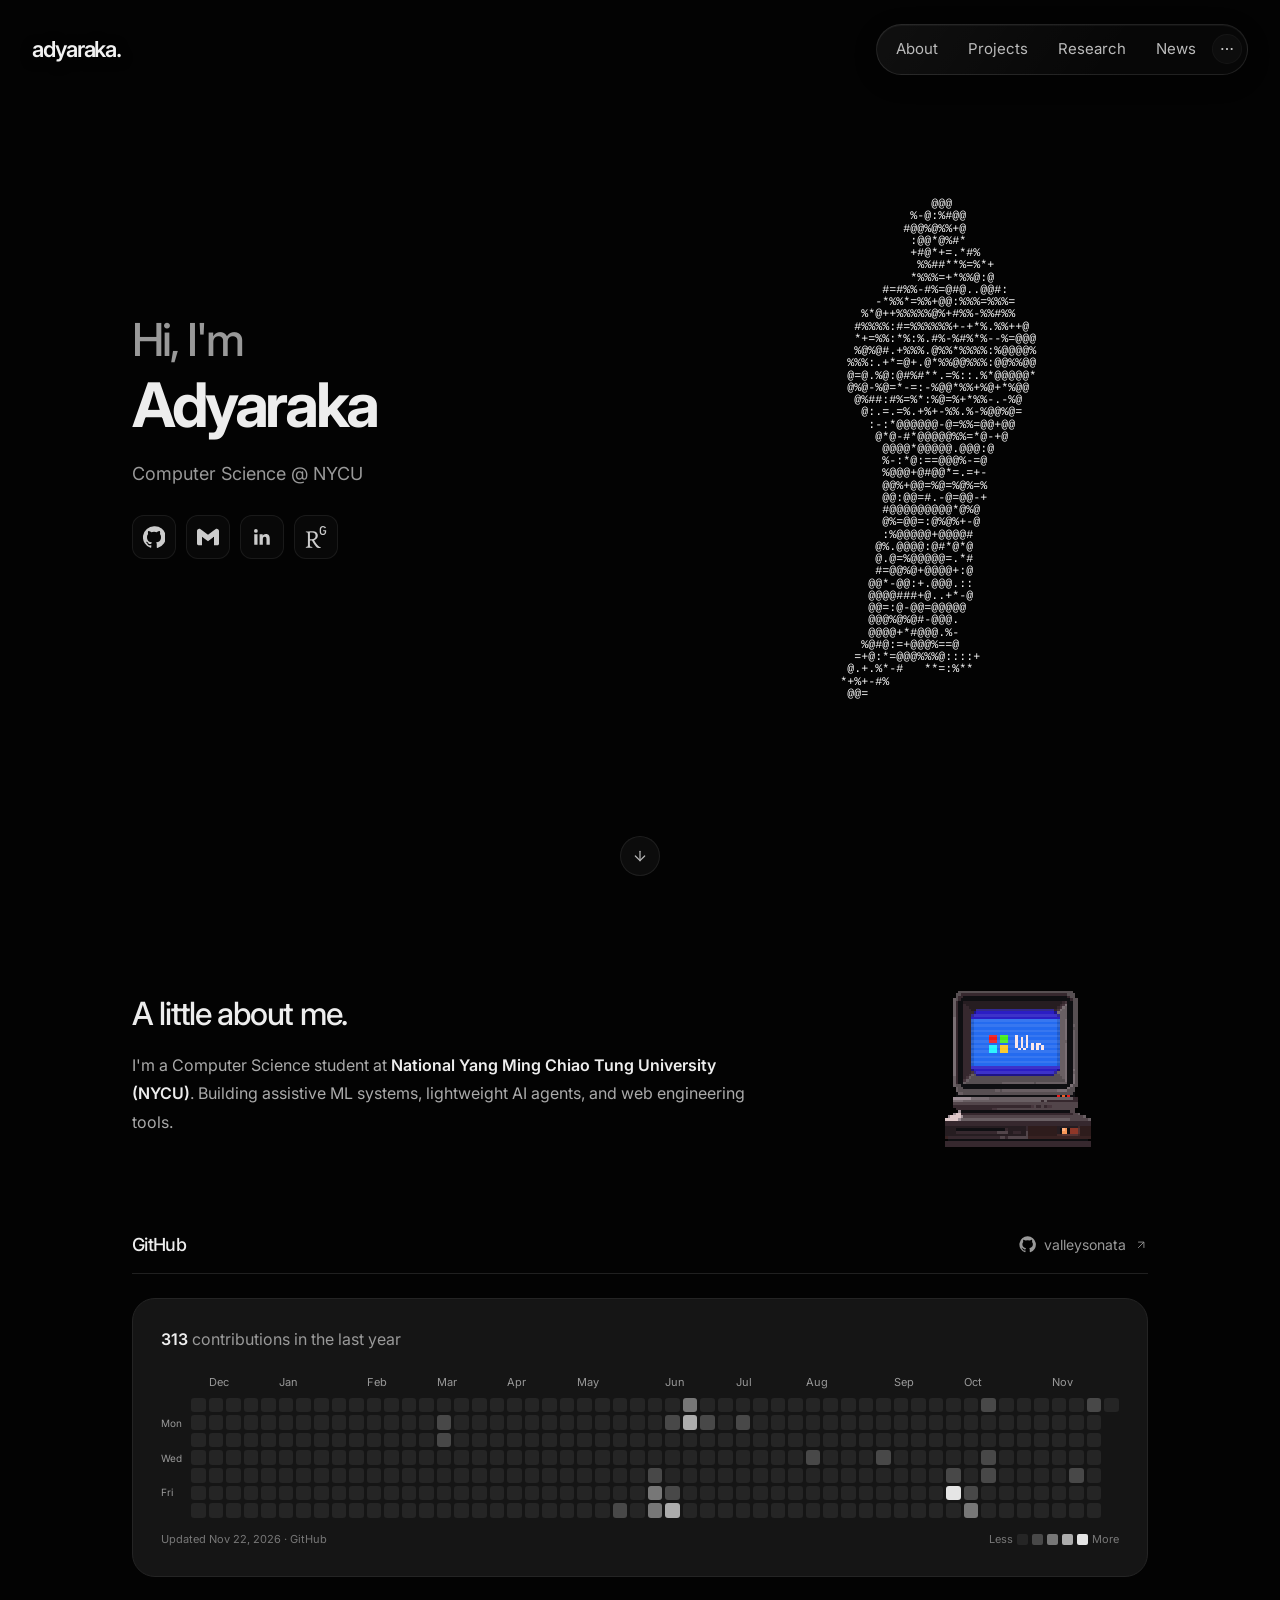
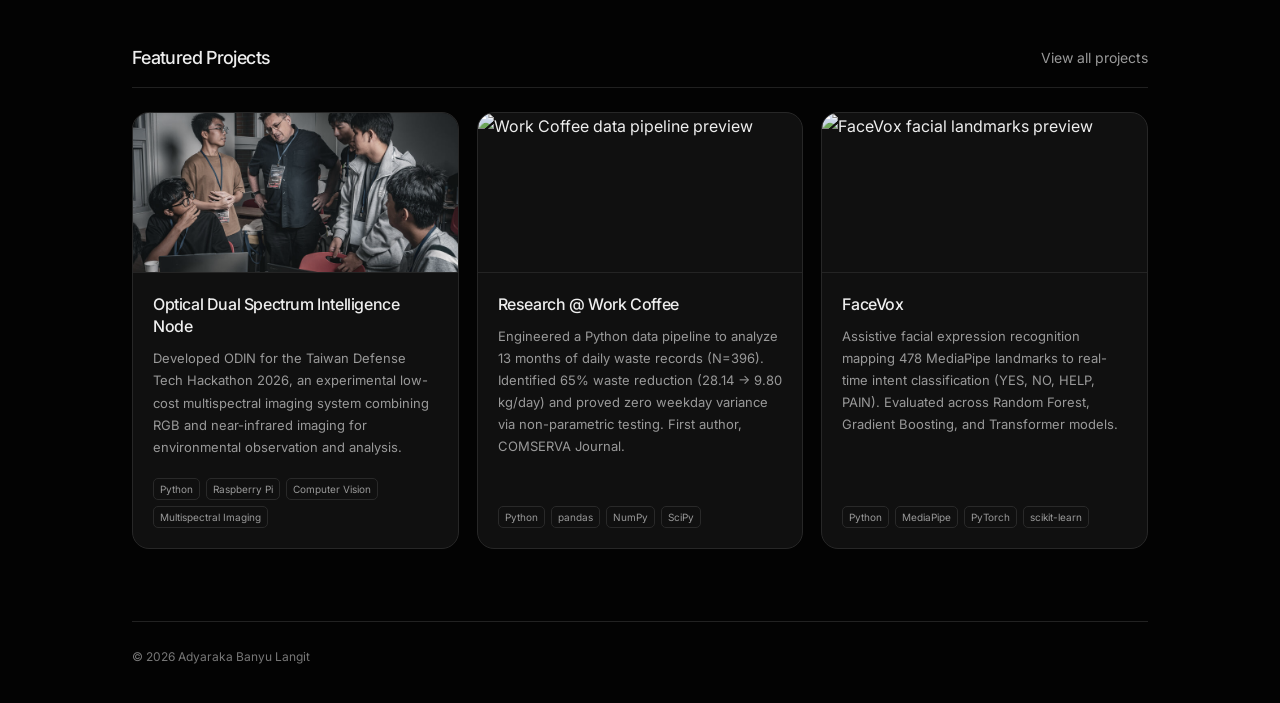
==== commit bb07abf7: "Blend cursor distortion with portrait noise" ====
--- a/index.html
+++ b/index.html
@@ -403,7 +403,7 @@
   <noscript><style>.reveal{opacity:1;transform:none}
 </style></noscript>
   <link rel="stylesheet" href="/assets/site.css?v=ac11977cb503">
-  <script src="/assets/site.js?v=e480889ad519" defer></script>
+  <script src="/assets/site.js?v=0999e33982b7" defer></script>
 </head>
 <body class="home-page">
 <!-- site-header:start -->
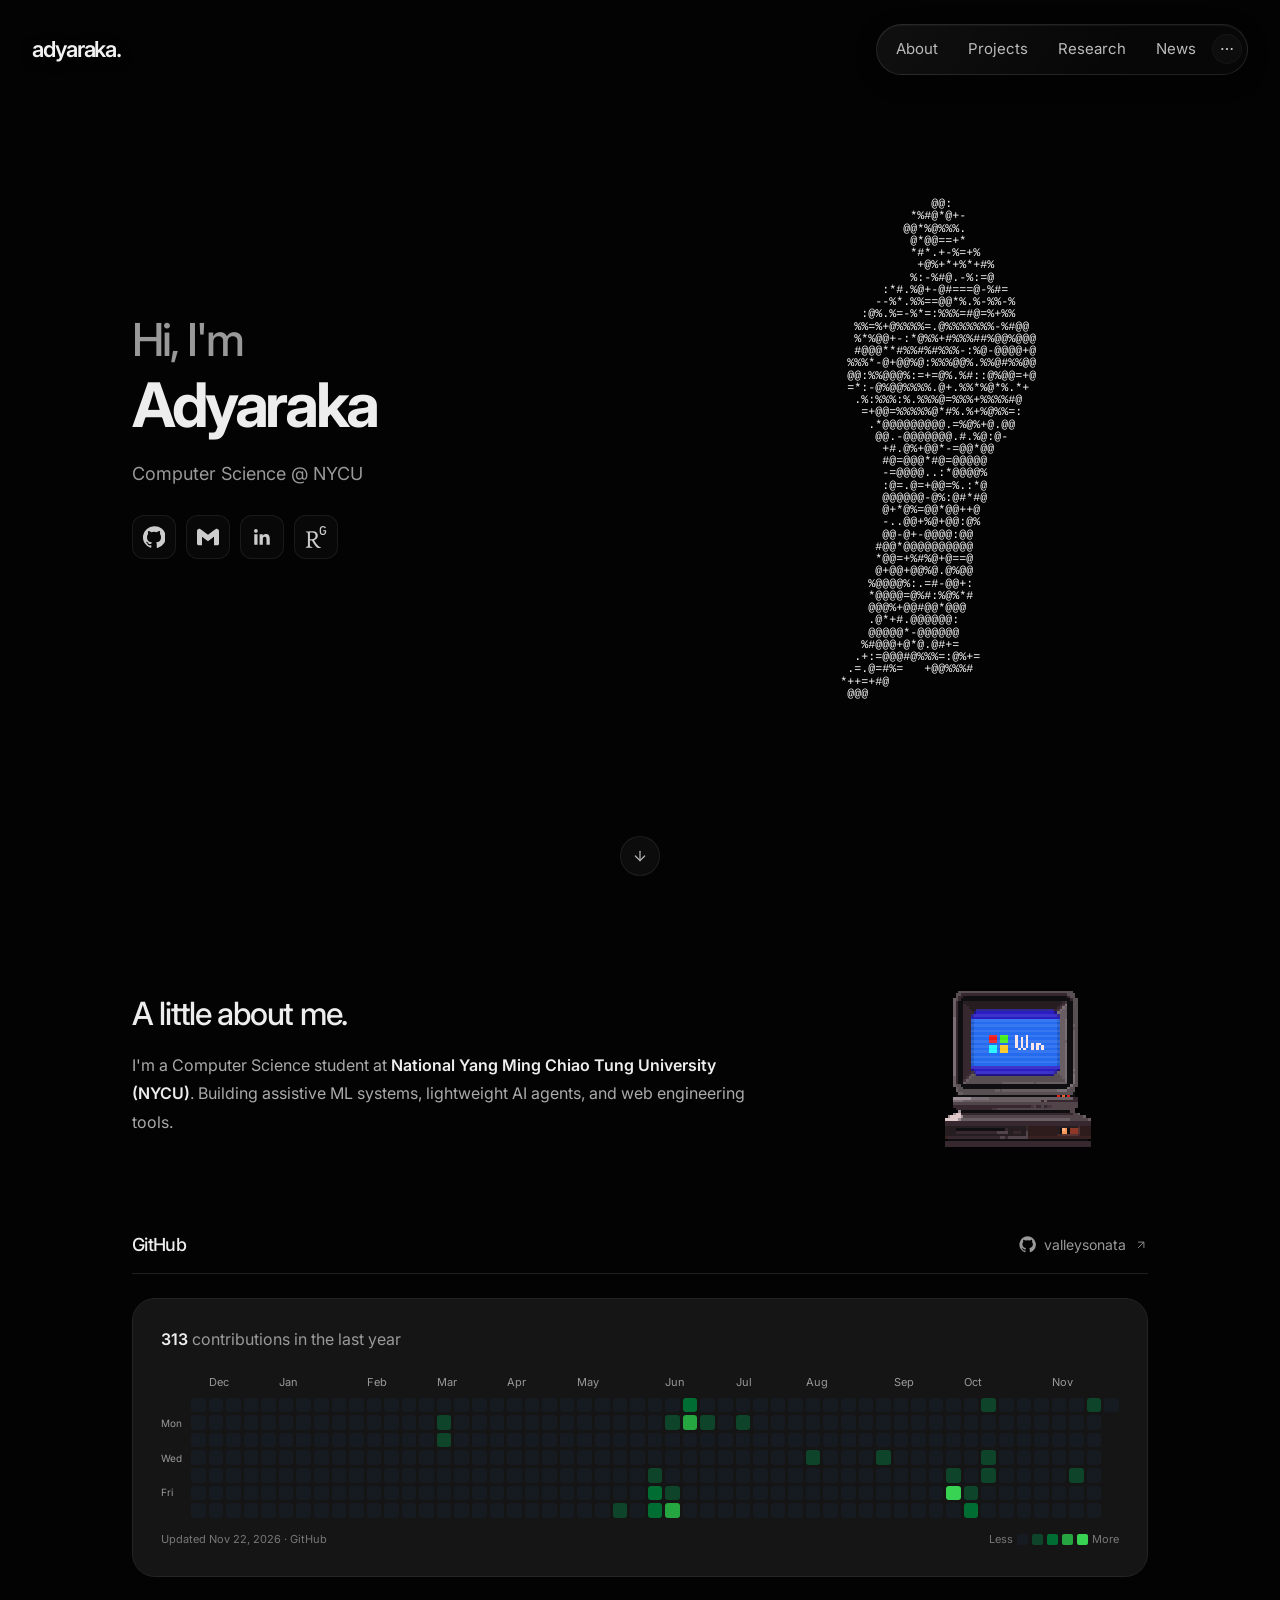
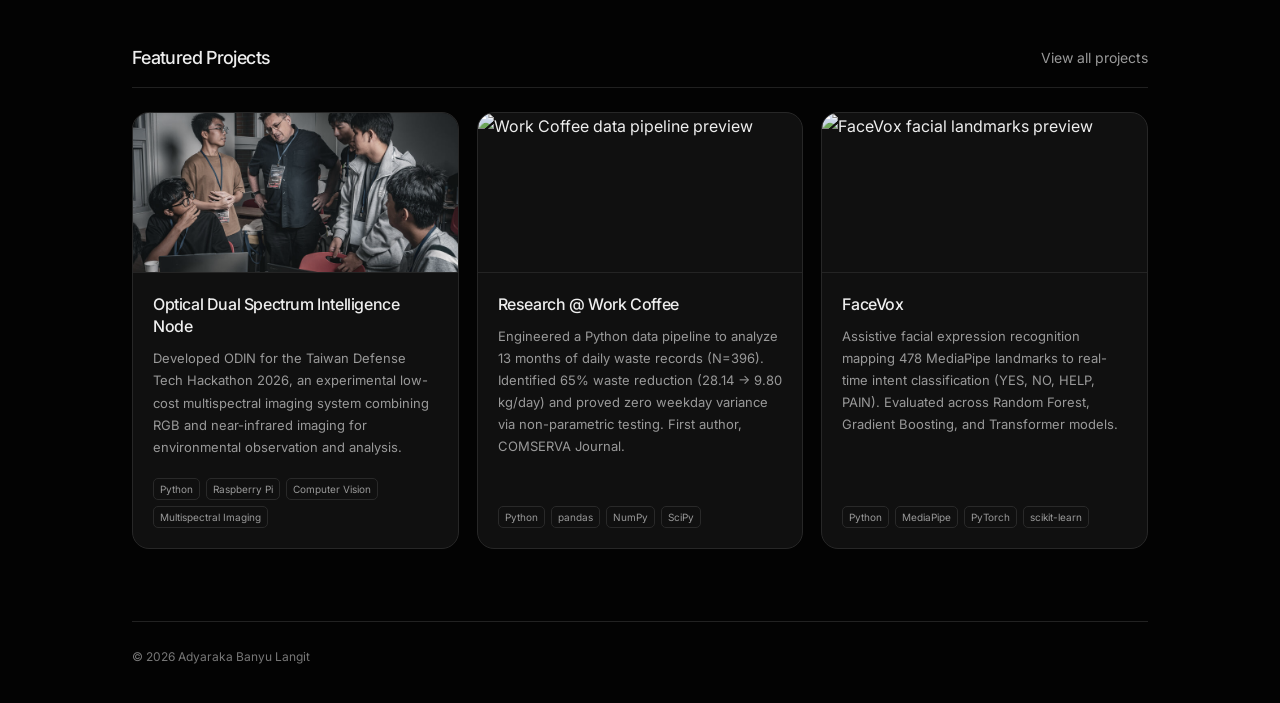
==== commit be2b85ce: "Tune desktop animation and contribution colors" ====
--- a/index.html
+++ b/index.html
@@ -402,8 +402,8 @@
 </style>
   <noscript><style>.reveal{opacity:1;transform:none}
 </style></noscript>
-  <link rel="stylesheet" href="/assets/site.css?v=ac11977cb503">
-  <script src="/assets/site.js?v=0999e33982b7" defer></script>
+  <link rel="stylesheet" href="/assets/site.css?v=dceeeb5ec6d5">
+  <script src="/assets/site.js?v=973bd890df00" defer></script>
 </head>
 <body class="home-page">
 <!-- site-header:start -->
--- a/assets/site.css
+++ b/assets/site.css
@@ -54,7 +54,7 @@
 .github-count{font-size:16px;color:#999;margin:0 0 23px;line-height:1.5}
 .github-count strong{color:#eee;font-weight:600}
 .github-scroll{overflow-x:auto;padding:0 0 8px;scrollbar-width:thin;scrollbar-color:#444 transparent}
-.github-calendar{min-width:680px;--gap:3px;--heat-0:#252525;--heat-1:#484848;--heat-2:#777;--heat-3:#acacac;--heat-4:#e5e5e5}
+.github-calendar{min-width:680px;--gap:3px;--heat-0:#161b22;--heat-1:#0e4429;--heat-2:#006d32;--heat-3:#26a641;--heat-4:#39d353}
 .github-months{display:grid;grid-template-columns:repeat(var(--weeks),minmax(0,1fr));gap:var(--gap);margin:0 0 7px 30px;color:#999;font-size:11px;line-height:1.5}
 .github-months span{white-space:nowrap}
 .github-body{display:flex;gap:8px}
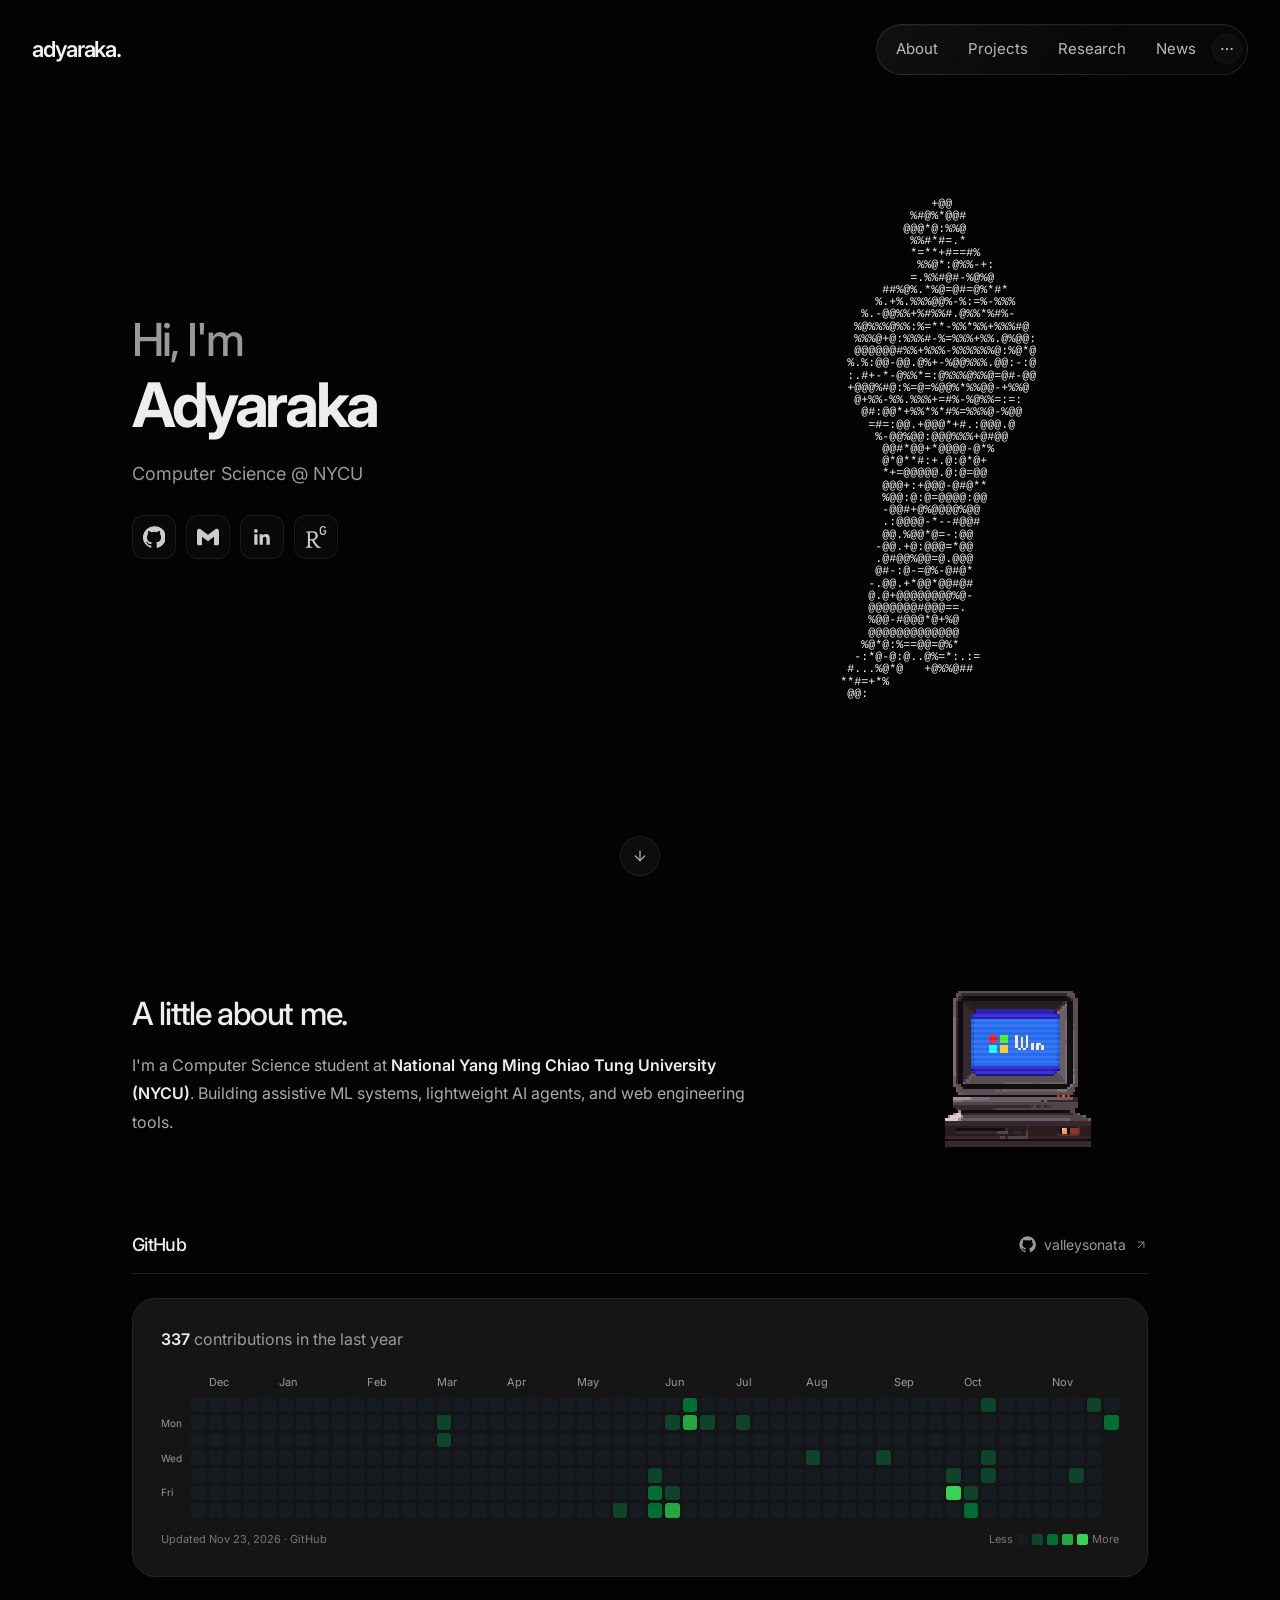
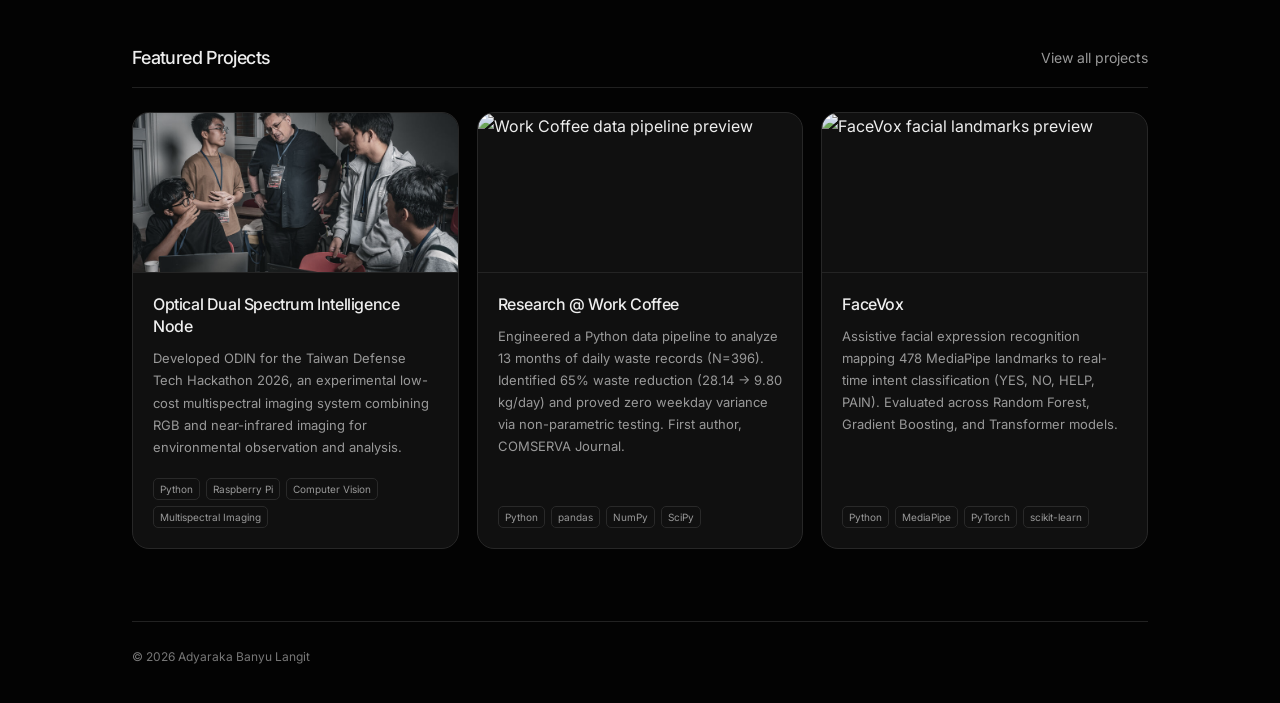
==== commit 297d83cc: "Update GitHub activity" ====
--- a/index.html
+++ b/index.html
@@ -7,7 +7,7 @@
   <meta name="description" content="Adyaraka Banyu Langit — CS @ NYCU · Systems & AI Engineer.">
   <meta name="color-scheme" content="dark">
   <meta name="theme-color" content="#030303">
-  <link rel="icon" type="image/svg+xml" href="/assets/favicon.svg?v=2dde21626709">
+  <link rel="icon" type="image/svg+xml" href="/assets/favicon.svg?v=febd742e66f8">
   <link rel="preconnect" href="https://fonts.googleapis.com">
   <link rel="preconnect" href="https://fonts.gstatic.com" crossorigin>
   <link href="https://fonts.googleapis.com/css2?family=Inter:wght@400;500;600;700&display=swap" rel="stylesheet">
@@ -522,12 +522,12 @@
 <section class="home-section reveal" aria-labelledby="github-title">
   <div class="home-section-heading"><h2 id="github-title">GitHub</h2><a class="github-profile" href="https://github.com/valleysonata" target="_blank" rel="noreferrer" aria-label="valleysonata on GitHub"><svg width="17" height="17" fill="currentColor" viewBox="0 0 24 24" aria-hidden="true"><path d="M12 .5a11.5 11.5 0 0 0-3.6 22.4c.6.1.8-.3.8-.6v-2c-3 .7-3.8-1.4-3.8-1.4-.5-1.3-1.3-1.7-1.3-1.7-1-.7.1-.7.1-.7 1.1.1 1.7 1.2 1.7 1.2 1 1.7 2.7 1.2 3.4.9.1-.7.4-1.2.7-1.5-2.5-.3-5.2-1.3-5.2-5.7 0-1.3.5-2.3 1.2-3.1-.1-.3-.5-1.5.1-3 0 0 1-.3 3.2 1.2a11 11 0 0 1 5.8 0c2.2-1.5 3.2-1.2 3.2-1.2.6 1.5.2 2.7.1 3 .8.8 1.2 1.8 1.2 3.1 0 4.4-2.7 5.4-5.2 5.7.4.4.8 1 .8 2.1v3.1c0 .3.2.7.8.6A11.5 11.5 0 0 0 12 .5Z"/></svg><span>valleysonata</span><svg width="14" height="14" class="external-link-icon" viewBox="0 0 24 24" fill="none" stroke="currentColor" stroke-width="1.5" aria-hidden="true"><path d="M7 17 17 7M7 7h10v10"/></svg></a></div>
   <div class="github-card">
-    <p class="github-count"><strong>313</strong> contributions in the last year</p>
+    <p class="github-count"><strong>337</strong> contributions in the last year</p>
     <div class="github-scroll" role="region" aria-label="GitHub contribution calendar; scroll horizontally on small screens" tabindex="0">
       <div class="github-calendar" style="--weeks:53">
         <div class="github-months" aria-hidden="true"><span style="grid-column:2">Dec</span><span style="grid-column:6">Jan</span><span style="grid-column:11">Feb</span><span style="grid-column:15">Mar</span><span style="grid-column:19">Apr</span><span style="grid-column:23">May</span><span style="grid-column:28">Jun</span><span style="grid-column:32">Jul</span><span style="grid-column:36">Aug</span><span style="grid-column:41">Sep</span><span style="grid-column:45">Oct</span><span style="grid-column:50">Nov</span></div>
-        <div class="github-body"><div class="github-weekdays" aria-hidden="true"><span>Mon</span><span>Wed</span><span>Fri</span></div><div class="github-grid" role="group" aria-label="Daily contributions; use arrow keys to explore"><button class="gh-day" type="button" tabindex="-1" data-level="0" data-date="2025-11-23" data-count="0" aria-label="0 contributions on November 23, 2025" style="grid-column:1;grid-row:1"></button><button class="gh-day" type="button" tabindex="-1" data-level="0" data-date="2025-11-24" data-count="0" aria-label="0 contributions on November 24, 2025" style="grid-column:1;grid-row:2"></button><button class="gh-day" type="button" tabindex="-1" data-level="0" data-date="2025-11-25" data-count="0" aria-label="0 contributions on November 25, 2025" style="grid-column:1;grid-row:3"></button><button class="gh-day" type="button" tabindex="-1" data-level="0" data-date="2025-11-26" data-count="0" aria-label="0 contributions on November 26, 2025" style="grid-column:1;grid-row:4"></button><button class="gh-day" type="button" tabindex="-1" data-level="0" data-date="2025-11-27" data-count="0" aria-label="0 contributions on November 27, 2025" style="grid-column:1;grid-row:5"></button><button class="gh-day" type="button" tabindex="-1" data-level="0" data-date="2025-11-28" data-count="0" aria-label="0 contributions on November 28, 2025" style="grid-column:1;grid-row:6"></button><button class="gh-day" type="button" tabindex="-1" data-level="0" data-date="2025-11-29" data-count="0" aria-label="0 contributions on November 29, 2025" style="grid-column:1;grid-row:7"></button><button class="gh-day" type="button" tabindex="-1" data-level="0" data-date="2025-11-30" data-count="0" aria-label="0 contributions on November 30, 2025" style="grid-column:2;grid-row:1"></button><button class="gh-day" type="button" tabindex="-1" data-level="0" data-date="2025-12-01" data-count="0" aria-label="0 contributions on December 1, 2025" style="grid-column:2;grid-row:2"></button><button class="gh-day" type="button" tabindex="-1" data-level="0" data-date="2025-12-02" data-count="0" aria-label="0 contributions on December 2, 2025" style="grid-column:2;grid-row:3"></button><button class="gh-day" type="button" tabindex="-1" data-level="0" data-date="2025-12-03" data-count="0" aria-label="0 contributions on December 3, 2025" style="grid-column:2;grid-row:4"></button><button class="gh-day" type="button" tabindex="-1" data-level="0" data-date="2025-12-04" data-count="0" aria-label="0 contributions on December 4, 2025" style="grid-column:2;grid-row:5"></button><button class="gh-day" type="button" tabindex="-1" data-level="0" data-date="2025-12-05" data-count="0" aria-label="0 contributions on December 5, 2025" style="grid-column:2;grid-row:6"></button><button class="gh-day" type="button" tabindex="-1" data-level="0" data-date="2025-12-06" data-count="0" aria-label="0 contributions on December 6, 2025" style="grid-column:2;grid-row:7"></button><button class="gh-day" type="button" tabindex="-1" data-level="0" data-date="2025-12-07" data-count="0" aria-label="0 contributions on December 7, 2025" style="grid-column:3;grid-row:1"></button><button class="gh-day" type="button" tabindex="-1" data-level="0" data-date="2025-12-08" data-count="0" aria-label="0 contributions on December 8, 2025" style="grid-column:3;grid-row:2"></button><button class="gh-day" type="button" tabindex="-1" data-level="0" data-date="2025-12-09" data-count="0" aria-label="0 contributions on December 9, 2025" style="grid-column:3;grid-row:3"></button><button class="gh-day" type="button" tabindex="-1" data-level="0" data-date="2025-12-10" data-count="0" aria-label="0 contributions on December 10, 2025" style="grid-column:3;grid-row:4"></button><button class="gh-day" type="button" tabindex="-1" data-level="0" data-date="2025-12-11" data-count="0" aria-label="0 contributions on December 11, 2025" style="grid-column:3;grid-row:5"></button><button class="gh-day" type="button" tabindex="-1" data-level="0" data-date="2025-12-12" data-count="0" aria-label="0 contributions on December 12, 2025" style="grid-column:3;grid-row:6"></button><button class="gh-day" type="button" tabindex="-1" data-level="0" data-date="2025-12-13" data-count="0" aria-label="0 contributions on December 13, 2025" style="grid-column:3;grid-row:7"></button><button class="gh-day" type="button" tabindex="-1" data-level="0" data-date="2025-12-14" data-count="0" aria-label="0 contributions on December 14, 2025" style="grid-column:4;grid-row:1"></button><button class="gh-day" type="button" tabindex="-1" data-level="0" data-date="2025-12-15" data-count="0" aria-label="0 contributions on December 15, 2025" style="grid-column:4;grid-row:2"></button><button class="gh-day" type="button" tabindex="-1" data-level="0" data-date="2025-12-16" data-count="0" aria-label="0 contributions on December 16, 2025" style="grid-column:4;grid-row:3"></button><button class="gh-day" type="button" tabindex="-1" data-level="0" data-date="2025-12-17" data-count="0" aria-label="0 contributions on December 17, 2025" style="grid-column:4;grid-row:4"></button><button class="gh-day" type="button" tabindex="-1" data-level="0" data-date="2025-12-18" data-count="0" aria-label="0 contributions on December 18, 2025" style="grid-column:4;grid-row:5"></button><button class="gh-day" type="button" tabindex="-1" data-level="0" data-date="2025-12-19" data-count="0" aria-label="0 contributions on December 19, 2025" style="grid-column:4;grid-row:6"></button><button class="gh-day" type="button" tabindex="-1" data-level="0" data-date="2025-12-20" data-count="0" aria-label="0 contributions on December 20, 2025" style="grid-column:4;grid-row:7"></button><button class="gh-day" type="button" tabindex="-1" data-level="0" data-date="2025-12-21" data-count="0" aria-label="0 contributions on December 21, 2025" style="grid-column:5;grid-row:1"></button><button class="gh-day" type="button" tabindex="-1" data-level="0" data-date="2025-12-22" data-count="0" aria-label="0 contributions on December 22, 2025" style="grid-column:5;grid-row:2"></button><button class="gh-day" type="button" tabindex="-1" data-level="0" data-date="2025-12-23" data-count="0" aria-label="0 contributions on December 23, 2025" style="grid-column:5;grid-row:3"></button><button class="gh-day" type="button" tabindex="-1" data-level="0" data-date="2025-12-24" data-count="0" aria-label="0 contributions on December 24, 2025" style="grid-column:5;grid-row:4"></button><button class="gh-day" type="button" tabindex="-1" data-level="0" data-date="2025-12-25" data-count="0" aria-label="0 contributions on December 25, 2025" style="grid-column:5;grid-row:5"></button><button class="gh-day" type="button" tabindex="-1" data-level="0" data-date="2025-12-26" data-count="0" aria-label="0 contributions on December 26, 2025" style="grid-column:5;grid-row:6"></button><button class="gh-day" type="button" tabindex="-1" data-level="0" data-date="2025-12-27" data-count="0" aria-label="0 contributions on December 27, 2025" style="grid-column:5;grid-row:7"></button><button class="gh-day" type="button" tabindex="-1" data-level="0" data-date="2025-12-28" data-count="0" aria-label="0 contributions on December 28, 2025" style="grid-column:6;grid-row:1"></button><button class="gh-day" type="button" tabindex="-1" data-level="0" data-date="2025-12-29" data-count="0" aria-label="0 contributions on December 29, 2025" style="grid-column:6;grid-row:2"></button><button class="gh-day" type="button" tabindex="-1" data-level="0" data-date="2025-12-30" data-count="0" aria-label="0 contributions on December 30, 2025" style="grid-column:6;grid-row:3"></button><button class="gh-day" type="button" tabindex="-1" data-level="0" data-date="2025-12-31" data-count="0" aria-label="0 contributions on December 31, 2025" style="grid-column:6;grid-row:4"></button><button class="gh-day" type="button" tabindex="-1" data-level="0" data-date="2026-01-01" data-count="0" aria-label="0 contributions on January 1, 2026" style="grid-column:6;grid-row:5"></button><button class="gh-day" type="button" tabindex="-1" data-level="0" data-date="2026-01-02" data-count="0" aria-label="0 contributions on January 2, 2026" style="grid-column:6;grid-row:6"></button><button class="gh-day" type="button" tabindex="-1" data-level="0" data-date="2026-01-03" data-count="0" aria-label="0 contributions on January 3, 2026" style="grid-column:6;grid-row:7"></button><button class="gh-day" type="button" tabindex="-1" data-level="0" data-date="2026-01-04" data-count="0" aria-label="0 contributions on January 4, 2026" style="grid-column:7;grid-row:1"></button><button class="gh-day" type="button" tabindex="-1" data-level="0" data-date="2026-01-05" data-count="0" aria-label="0 contributions on January 5, 2026" style="grid-column:7;grid-row:2"></button><button class="gh-day" type="button" tabindex="-1" data-level="0" data-date="2026-01-06" data-count="0" aria-label="0 contributions on January 6, 2026" style="grid-column:7;grid-row:3"></button><button class="gh-day" type="button" tabindex="-1" data-level="0" data-date="2026-01-07" data-count="0" aria-label="0 contributions on January 7, 2026" style="grid-column:7;grid-row:4"></button><button class="gh-day" type="button" tabindex="-1" data-level="0" data-date="2026-01-08" data-count="0" aria-label="0 contributions on January 8, 2026" style="grid-column:7;grid-row:5"></button><button class="gh-day" type="button" tabindex="-1" data-level="0" data-date="2026-01-09" data-count="0" aria-label="0 contributions on January 9, 2026" style="grid-column:7;grid-row:6"></button><button class="gh-day" type="button" tabindex="-1" data-level="0" data-date="2026-01-10" data-count="0" aria-label="0 contributions on January 10, 2026" style="grid-column:7;grid-row:7"></button><button class="gh-day" type="button" tabindex="-1" data-level="0" data-date="2026-01-11" data-count="0" aria-label="0 contributions on January 11, 2026" style="grid-column:8;grid-row:1"></button><button class="gh-day" type="button" tabindex="-1" data-level="0" data-date="2026-01-12" data-count="0" aria-label="0 contributions on January 12, 2026" style="grid-column:8;grid-row:2"></button><button class="gh-day" type="button" tabindex="-1" data-level="0" data-date="2026-01-13" data-count="0" aria-label="0 contributions on January 13, 2026" style="grid-column:8;grid-row:3"></button><button class="gh-day" type="button" tabindex="-1" data-level="0" data-date="2026-01-14" data-count="0" aria-label="0 contributions on January 14, 2026" style="grid-column:8;grid-row:4"></button><button class="gh-day" type="button" tabindex="-1" data-level="0" data-date="2026-01-15" data-count="0" aria-label="0 contributions on January 15, 2026" style="grid-column:8;grid-row:5"></button><button class="gh-day" type="button" tabindex="-1" data-level="0" data-date="2026-01-16" data-count="0" aria-label="0 contributions on January 16, 2026" style="grid-column:8;grid-row:6"></button><button class="gh-day" type="button" tabindex="-1" data-level="0" data-date="2026-01-17" data-count="0" aria-label="0 contributions on January 17, 2026" style="grid-column:8;grid-row:7"></button><button class="gh-day" type="button" tabindex="-1" data-level="0" data-date="2026-01-18" data-count="0" aria-label="0 contributions on January 18, 2026" style="grid-column:9;grid-row:1"></button><button class="gh-day" type="button" tabindex="-1" data-level="0" data-date="2026-01-19" data-count="0" aria-label="0 contributions on January 19, 2026" style="grid-column:9;grid-row:2"></button><button class="gh-day" type="button" tabindex="-1" data-level="0" data-date="2026-01-20" data-count="0" aria-label="0 contributions on January 20, 2026" style="grid-column:9;grid-row:3"></button><button class="gh-day" type="button" tabindex="-1" data-level="0" data-date="2026-01-21" data-count="0" aria-label="0 contributions on January 21, 2026" style="grid-column:9;grid-row:4"></button><button class="gh-day" type="button" tabindex="-1" data-level="0" data-date="2026-01-22" data-count="0" aria-label="0 contributions on January 22, 2026" style="grid-column:9;grid-row:5"></button><button class="gh-day" type="button" tabindex="-1" data-level="0" data-date="2026-01-23" data-count="0" aria-label="0 contributions on January 23, 2026" style="grid-column:9;grid-row:6"></button><button class="gh-day" type="button" tabindex="-1" data-level="0" data-date="2026-01-24" data-count="0" aria-label="0 contributions on January 24, 2026" style="grid-column:9;grid-row:7"></button><button class="gh-day" type="button" tabindex="-1" data-level="0" data-date="2026-01-25" data-count="0" aria-label="0 contributions on January 25, 2026" style="grid-column:10;grid-row:1"></button><button class="gh-day" type="button" tabindex="-1" data-level="0" data-date="2026-01-26" data-count="0" aria-label="0 contributions on January 26, 2026" style="grid-column:10;grid-row:2"></button><button class="gh-day" type="button" tabindex="-1" data-level="0" data-date="2026-01-27" data-count="0" aria-label="0 contributions on January 27, 2026" style="grid-column:10;grid-row:3"></button><button class="gh-day" type="button" tabindex="-1" data-level="0" data-date="2026-01-28" data-count="0" aria-label="0 contributions on January 28, 2026" style="grid-column:10;grid-row:4"></button><button class="gh-day" type="button" tabindex="-1" data-level="0" data-date="2026-01-29" data-count="0" aria-label="0 contributions on January 29, 2026" style="grid-column:10;grid-row:5"></button><button class="gh-day" type="button" tabindex="-1" data-level="0" data-date="2026-01-30" data-count="0" aria-label="0 contributions on January 30, 2026" style="grid-column:10;grid-row:6"></button><button class="gh-day" type="button" tabindex="-1" data-level="0" data-date="2026-01-31" data-count="0" aria-label="0 contributions on January 31, 2026" style="grid-column:10;grid-row:7"></button><button class="gh-day" type="button" tabindex="-1" data-level="0" data-date="2026-02-01" data-count="0" aria-label="0 contributions on February 1, 2026" style="grid-column:11;grid-row:1"></button><button class="gh-day" type="button" tabindex="-1" data-level="0" data-date="2026-02-02" data-count="0" aria-label="0 contributions on February 2, 2026" style="grid-column:11;grid-row:2"></button><button class="gh-day" type="button" tabindex="-1" data-level="0" data-date="2026-02-03" data-count="0" aria-label="0 contributions on February 3, 2026" style="grid-column:11;grid-row:3"></button><button class="gh-day" type="button" tabindex="-1" data-level="0" data-date="2026-02-04" data-count="0" aria-label="0 contributions on February 4, 2026" style="grid-column:11;grid-row:4"></button><button class="gh-day" type="button" tabindex="-1" data-level="0" data-date="2026-02-05" data-count="0" aria-label="0 contributions on February 5, 2026" style="grid-column:11;grid-row:5"></button><button class="gh-day" type="button" tabindex="-1" data-level="0" data-date="2026-02-06" data-count="0" aria-label="0 contributions on February 6, 2026" style="grid-column:11;grid-row:6"></button><button class="gh-day" type="button" tabindex="-1" data-level="0" data-date="2026-02-07" data-count="0" aria-label="0 contributions on February 7, 2026" style="grid-column:11;grid-row:7"></button><button class="gh-day" type="button" tabindex="-1" data-level="0" data-date="2026-02-08" data-count="0" aria-label="0 contributions on February 8, 2026" style="grid-column:12;grid-row:1"></button><button class="gh-day" type="button" tabindex="-1" data-level="0" data-date="2026-02-09" data-count="0" aria-label="0 contributions on February 9, 2026" style="grid-column:12;grid-row:2"></button><button class="gh-day" type="button" tabindex="-1" data-level="0" data-date="2026-02-10" data-count="0" aria-label="0 contributions on February 10, 2026" style="grid-column:12;grid-row:3"></button><button class="gh-day" type="button" tabindex="-1" data-level="0" data-date="2026-02-11" data-count="0" aria-label="0 contributions on February 11, 2026" style="grid-column:12;grid-row:4"></button><button class="gh-day" type="button" tabindex="-1" data-level="0" data-date="2026-02-12" data-count="0" aria-label="0 contributions on February 12, 2026" style="grid-column:12;grid-row:5"></button><button class="gh-day" type="button" tabindex="-1" data-level="0" data-date="2026-02-13" data-count="0" aria-label="0 contributions on February 13, 2026" style="grid-column:12;grid-row:6"></button><button class="gh-day" type="button" tabindex="-1" data-level="0" data-date="2026-02-14" data-count="0" aria-label="0 contributions on February 14, 2026" style="grid-column:12;grid-row:7"></button><button class="gh-day" type="button" tabindex="-1" data-level="0" data-date="2026-02-15" data-count="0" aria-label="0 contributions on February 15, 2026" style="grid-column:13;grid-row:1"></button><button class="gh-day" type="button" tabindex="-1" data-level="0" data-date="2026-02-16" data-count="0" aria-label="0 contributions on February 16, 2026" style="grid-column:13;grid-row:2"></button><button class="gh-day" type="button" tabindex="-1" data-level="0" data-date="2026-02-17" data-count="0" aria-label="0 contributions on February 17, 2026" style="grid-column:13;grid-row:3"></button><button class="gh-day" type="button" tabindex="-1" data-level="0" data-date="2026-02-18" data-count="0" aria-label="0 contributions on February 18, 2026" style="grid-column:13;grid-row:4"></button><button class="gh-day" type="button" tabindex="-1" data-level="0" data-date="2026-02-19" data-count="0" aria-label="0 contributions on February 19, 2026" style="grid-column:13;grid-row:5"></button><button class="gh-day" type="button" tabindex="-1" data-level="0" data-date="2026-02-20" data-count="0" aria-label="0 contributions on February 20, 2026" style="grid-column:13;grid-row:6"></button><button class="gh-day" type="button" tabindex="-1" data-level="0" data-date="2026-02-21" data-count="0" aria-label="0 contributions on February 21, 2026" style="grid-column:13;grid-row:7"></button><button class="gh-day" type="button" tabindex="-1" data-level="0" data-date="2026-02-22" data-count="0" aria-label="0 contributions on February 22, 2026" style="grid-column:14;grid-row:1"></button><button class="gh-day" type="button" tabindex="-1" data-level="0" data-date="2026-02-23" data-count="0" aria-label="0 contributions on February 23, 2026" style="grid-column:14;grid-row:2"></button><button class="gh-day" type="button" tabindex="-1" data-level="0" data-date="2026-02-24" data-count="0" aria-label="0 contributions on February 24, 2026" style="grid-column:14;grid-row:3"></button><button class="gh-day" type="button" tabindex="-1" data-level="0" data-date="2026-02-25" data-count="0" aria-label="0 contributions on February 25, 2026" style="grid-column:14;grid-row:4"></button><button class="gh-day" type="button" tabindex="-1" data-level="0" data-date="2026-02-26" data-count="0" aria-label="0 contributions on February 26, 2026" style="grid-column:14;grid-row:5"></button><button class="gh-day" type="button" tabindex="-1" data-level="0" data-date="2026-02-27" data-count="0" aria-label="0 contributions on February 27, 2026" style="grid-column:14;grid-row:6"></button><button class="gh-day" type="button" tabindex="-1" data-level="0" data-date="2026-02-28" data-count="0" aria-label="0 contributions on February 28, 2026" style="grid-column:14;grid-row:7"></button><button class="gh-day" type="button" tabindex="-1" data-level="0" data-date="2026-03-01" data-count="0" aria-label="0 contributions on March 1, 2026" style="grid-column:15;grid-row:1"></button><button class="gh-day" type="button" tabindex="-1" data-level="1" data-date="2026-03-02" data-count="3" aria-label="3 contributions on March 2, 2026" style="grid-column:15;grid-row:2"></button><button class="gh-day" type="button" tabindex="-1" data-level="1" data-date="2026-03-03" data-count="3" aria-label="3 contributions on March 3, 2026" style="grid-column:15;grid-row:3"></button><button class="gh-day" type="button" tabindex="-1" data-level="0" data-date="2026-03-04" data-count="0" aria-label="0 contributions on March 4, 2026" style="grid-column:15;grid-row:4"></button><button class="gh-day" type="button" tabindex="-1" data-level="0" data-date="2026-03-05" data-count="0" aria-label="0 contributions on March 5, 2026" style="grid-column:15;grid-row:5"></button><button class="gh-day" type="button" tabindex="-1" data-level="0" data-date="2026-03-06" data-count="0" aria-label="0 contributions on March 6, 2026" style="grid-column:15;grid-row:6"></button><button class="gh-day" type="button" tabindex="-1" data-level="0" data-date="2026-03-07" data-count="0" aria-label="0 contributions on March 7, 2026" style="grid-column:15;grid-row:7"></button><button class="gh-day" type="button" tabindex="-1" data-level="0" data-date="2026-03-08" data-count="0" aria-label="0 contributions on March 8, 2026" style="grid-column:16;grid-row:1"></button><button class="gh-day" type="button" tabindex="-1" data-level="0" data-date="2026-03-09" data-count="0" aria-label="0 contributions on March 9, 2026" style="grid-column:16;grid-row:2"></button><button class="gh-day" type="button" tabindex="-1" data-level="0" data-date="2026-03-10" data-count="0" aria-label="0 contributions on March 10, 2026" style="grid-column:16;grid-row:3"></button><button class="gh-day" type="button" tabindex="-1" data-level="0" data-date="2026-03-11" data-count="0" aria-label="0 contributions on March 11, 2026" style="grid-column:16;grid-row:4"></button><button class="gh-day" type="button" tabindex="-1" data-level="0" data-date="2026-03-12" data-count="0" aria-label="0 contributions on March 12, 2026" style="grid-column:16;grid-row:5"></button><button class="gh-day" type="button" tabindex="-1" data-level="0" data-date="2026-03-13" data-count="0" aria-label="0 contributions on March 13, 2026" style="grid-column:16;grid-row:6"></button><button class="gh-day" type="button" tabindex="-1" data-level="0" data-date="2026-03-14" data-count="0" aria-label="0 contributions on March 14, 2026" style="grid-column:16;grid-row:7"></button><button class="gh-day" type="button" tabindex="-1" data-level="0" data-date="2026-03-15" data-count="0" aria-label="0 contributions on March 15, 2026" style="grid-column:17;grid-row:1"></button><button class="gh-day" type="button" tabindex="-1" data-level="0" data-date="2026-03-16" data-count="0" aria-label="0 contributions on March 16, 2026" style="grid-column:17;grid-row:2"></button><button class="gh-day" type="button" tabindex="-1" data-level="0" data-date="2026-03-17" data-count="0" aria-label="0 contributions on March 17, 2026" style="grid-column:17;grid-row:3"></button><button class="gh-day" type="button" tabindex="-1" data-level="0" data-date="2026-03-18" data-count="0" aria-label="0 contributions on March 18, 2026" style="grid-column:17;grid-row:4"></button><button class="gh-day" type="button" tabindex="-1" data-level="0" data-date="2026-03-19" data-count="0" aria-label="0 contributions on March 19, 2026" style="grid-column:17;grid-row:5"></button><button class="gh-day" type="button" tabindex="-1" data-level="0" data-date="2026-03-20" data-count="0" aria-label="0 contributions on March 20, 2026" style="grid-column:17;grid-row:6"></button><button class="gh-day" type="button" tabindex="-1" data-level="0" data-date="2026-03-21" data-count="0" aria-label="0 contributions on March 21, 2026" style="grid-column:17;grid-row:7"></button><button class="gh-day" type="button" tabindex="-1" data-level="0" data-date="2026-03-22" data-count="0" aria-label="0 contributions on March 22, 2026" style="grid-column:18;grid-row:1"></button><button class="gh-day" type="button" tabindex="-1" data-level="0" data-date="2026-03-23" data-count="0" aria-label="0 contributions on March 23, 2026" style="grid-column:18;grid-row:2"></button><button class="gh-day" type="button" tabindex="-1" data-level="0" data-date="2026-03-24" data-count="0" aria-label="0 contributions on March 24, 2026" style="grid-column:18;grid-row:3"></button><button class="gh-day" type="button" tabindex="-1" data-level="0" data-date="2026-03-25" data-count="0" aria-label="0 contributions on March 25, 2026" style="grid-column:18;grid-row:4"></button><button class="gh-day" type="button" tabindex="-1" data-level="0" data-date="2026-03-26" data-count="0" aria-label="0 contributions on March 26, 2026" style="grid-column:18;grid-row:5"></button><button class="gh-day" type="button" tabindex="-1" data-level="0" data-date="2026-03-27" data-count="0" aria-label="0 contributions on March 27, 2026" style="grid-column:18;grid-row:6"></button><button class="gh-day" type="button" tabindex="-1" data-level="0" data-date="2026-03-28" data-count="0" aria-label="0 contributions on March 28, 2026" style="grid-column:18;grid-row:7"></button><button class="gh-day" type="button" tabindex="-1" data-level="0" data-date="2026-03-29" data-count="0" aria-label="0 contributions on March 29, 2026" style="grid-column:19;grid-row:1"></button><button class="gh-day" type="button" tabindex="-1" data-level="0" data-date="2026-03-30" data-count="0" aria-label="0 contributions on March 30, 2026" style="grid-column:19;grid-row:2"></button><button class="gh-day" type="button" tabindex="-1" data-level="0" data-date="2026-03-31" data-count="0" aria-label="0 contributions on March 31, 2026" style="grid-column:19;grid-row:3"></button><button class="gh-day" type="button" tabindex="-1" data-level="0" data-date="2026-04-01" data-count="0" aria-label="0 contributions on April 1, 2026" style="grid-column:19;grid-row:4"></button><button class="gh-day" type="button" tabindex="-1" data-level="0" data-date="2026-04-02" data-count="0" aria-label="0 contributions on April 2, 2026" style="grid-column:19;grid-row:5"></button><button class="gh-day" type="button" tabindex="-1" data-level="0" data-date="2026-04-03" data-count="0" aria-label="0 contributions on April 3, 2026" style="grid-column:19;grid-row:6"></button><button class="gh-day" type="button" tabindex="-1" data-level="0" data-date="2026-04-04" data-count="0" aria-label="0 contributions on April 4, 2026" style="grid-column:19;grid-row:7"></button><button class="gh-day" type="button" tabindex="-1" data-level="0" data-date="2026-04-05" data-count="0" aria-label="0 contributions on April 5, 2026" style="grid-column:20;grid-row:1"></button><button class="gh-day" type="button" tabindex="-1" data-level="0" data-date="2026-04-06" data-count="0" aria-label="0 contributions on April 6, 2026" style="grid-column:20;grid-row:2"></button><button class="gh-day" type="button" tabindex="-1" data-level="0" data-date="2026-04-07" data-count="0" aria-label="0 contributions on April 7, 2026" style="grid-column:20;grid-row:3"></button><button class="gh-day" type="button" tabindex="-1" data-level="0" data-date="2026-04-08" data-count="0" aria-label="0 contributions on April 8, 2026" style="grid-column:20;grid-row:4"></button><button class="gh-day" type="button" tabindex="-1" data-level="0" data-date="2026-04-09" data-count="0" aria-label="0 contributions on April 9, 2026" style="grid-column:20;grid-row:5"></button><button class="gh-day" type="button" tabindex="-1" data-level="0" data-date="2026-04-10" data-count="0" aria-label="0 contributions on April 10, 2026" style="grid-column:20;grid-row:6"></button><button class="gh-day" type="button" tabindex="-1" data-level="0" data-date="2026-04-11" data-count="0" aria-label="0 contributions on April 11, 2026" style="grid-column:20;grid-row:7"></button><button class="gh-day" type="button" tabindex="-1" data-level="0" data-date="2026-04-12" data-count="0" aria-label="0 contributions on April 12, 2026" style="grid-column:21;grid-row:1"></button><button class="gh-day" type="button" tabindex="-1" data-level="0" data-date="2026-04-13" data-count="0" aria-label="0 contributions on April 13, 2026" style="grid-column:21;grid-row:2"></button><button class="gh-day" type="button" tabindex="-1" data-level="0" data-date="2026-04-14" data-count="0" aria-label="0 contributions on April 14, 2026" style="grid-column:21;grid-row:3"></button><button class="gh-day" type="button" tabindex="-1" data-level="0" data-date="2026-04-15" data-count="0" aria-label="0 contributions on April 15, 2026" style="grid-column:21;grid-row:4"></button><button class="gh-day" type="button" tabindex="-1" data-level="0" data-date="2026-04-16" data-count="0" aria-label="0 contributions on April 16, 2026" style="grid-column:21;grid-row:5"></button><button class="gh-day" type="button" tabindex="-1" data-level="0" data-date="2026-04-17" data-count="0" aria-label="0 contributions on April 17, 2026" style="grid-column:21;grid-row:6"></button><button class="gh-day" type="button" tabindex="-1" data-level="0" data-date="2026-04-18" data-count="0" aria-label="0 contributions on April 18, 2026" style="grid-column:21;grid-row:7"></button><button class="gh-day" type="button" tabindex="-1" data-level="0" data-date="2026-04-19" data-count="0" aria-label="0 contributions on April 19, 2026" style="grid-column:22;grid-row:1"></button><button class="gh-day" type="button" tabindex="-1" data-level="0" data-date="2026-04-20" data-count="0" aria-label="0 contributions on April 20, 2026" style="grid-column:22;grid-row:2"></button><button class="gh-day" type="button" tabindex="-1" data-level="0" data-date="2026-04-21" data-count="0" aria-label="0 contributions on April 21, 2026" style="grid-column:22;grid-row:3"></button><button class="gh-day" type="button" tabindex="-1" data-level="0" data-date="2026-04-22" data-count="0" aria-label="0 contributions on April 22, 2026" style="grid-column:22;grid-row:4"></button><button class="gh-day" type="button" tabindex="-1" data-level="0" data-date="2026-04-23" data-count="0" aria-label="0 contributions on April 23, 2026" style="grid-column:22;grid-row:5"></button><button class="gh-day" type="button" tabindex="-1" data-level="0" data-date="2026-04-24" data-count="0" aria-label="0 contributions on April 24, 2026" style="grid-column:22;grid-row:6"></button><button class="gh-day" type="button" tabindex="-1" data-level="0" data-date="2026-04-25" data-count="0" aria-label="0 contributions on April 25, 2026" style="grid-column:22;grid-row:7"></button><button class="gh-day" type="button" tabindex="-1" data-level="0" data-date="2026-04-26" data-count="0" aria-label="0 contributions on April 26, 2026" style="grid-column:23;grid-row:1"></button><button class="gh-day" type="button" tabindex="-1" data-level="0" data-date="2026-04-27" data-count="0" aria-label="0 contributions on April 27, 2026" style="grid-column:23;grid-row:2"></button><button class="gh-day" type="button" tabindex="-1" data-level="0" data-date="2026-04-28" data-count="0" aria-label="0 contributions on April 28, 2026" style="grid-column:23;grid-row:3"></button><button class="gh-day" type="button" tabindex="-1" data-level="0" data-date="2026-04-29" data-count="0" aria-label="0 contributions on April 29, 2026" style="grid-column:23;grid-row:4"></button><button class="gh-day" type="button" tabindex="-1" data-level="0" data-date="2026-04-30" data-count="0" aria-label="0 contributions on April 30, 2026" style="grid-column:23;grid-row:5"></button><button class="gh-day" type="button" tabindex="-1" data-level="0" data-date="2026-05-01" data-count="0" aria-label="0 contributions on May 1, 2026" style="grid-column:23;grid-row:6"></button><button class="gh-day" type="button" tabindex="-1" data-level="0" data-date="2026-05-02" data-count="0" aria-label="0 contributions on May 2, 2026" style="grid-column:23;grid-row:7"></button><button class="gh-day" type="button" tabindex="-1" data-level="0" data-date="2026-05-03" data-count="0" aria-label="0 contributions on May 3, 2026" style="grid-column:24;grid-row:1"></button><button class="gh-day" type="button" tabindex="-1" data-level="0" data-date="2026-05-04" data-count="0" aria-label="0 contributions on May 4, 2026" style="grid-column:24;grid-row:2"></button><button class="gh-day" type="button" tabindex="-1" data-level="0" data-date="2026-05-05" data-count="0" aria-label="0 contributions on May 5, 2026" style="grid-column:24;grid-row:3"></button><button class="gh-day" type="button" tabindex="-1" data-level="0" data-date="2026-05-06" data-count="0" aria-label="0 contributions on May 6, 2026" style="grid-column:24;grid-row:4"></button><button class="gh-day" type="button" tabindex="-1" data-level="0" data-date="2026-05-07" data-count="0" aria-label="0 contributions on May 7, 2026" style="grid-column:24;grid-row:5"></button><button class="gh-day" type="button" tabindex="-1" data-level="0" data-date="2026-05-08" data-count="0" aria-label="0 contributions on May 8, 2026" style="grid-column:24;grid-row:6"></button><button class="gh-day" type="button" tabindex="-1" data-level="0" data-date="2026-05-09" data-count="0" aria-label="0 contributions on May 9, 2026" style="grid-column:24;grid-row:7"></button><button class="gh-day" type="button" tabindex="-1" data-level="0" data-date="2026-05-10" data-count="0" aria-label="0 contributions on May 10, 2026" style="grid-column:25;grid-row:1"></button><button class="gh-day" type="button" tabindex="-1" data-level="0" data-date="2026-05-11" data-count="0" aria-label="0 contributions on May 11, 2026" style="grid-column:25;grid-row:2"></button><button class="gh-day" type="button" tabindex="-1" data-level="0" data-date="2026-05-12" data-count="0" aria-label="0 contributions on May 12, 2026" style="grid-column:25;grid-row:3"></button><button class="gh-day" type="button" tabindex="-1" data-level="0" data-date="2026-05-13" data-count="0" aria-label="0 contributions on May 13, 2026" style="grid-column:25;grid-row:4"></button><button class="gh-day" type="button" tabindex="-1" data-level="0" data-date="2026-05-14" data-count="0" aria-label="0 contributions on May 14, 2026" style="grid-column:25;grid-row:5"></button><button class="gh-day" type="button" tabindex="-1" data-level="0" data-date="2026-05-15" data-count="0" aria-label="0 contributions on May 15, 2026" style="grid-column:25;grid-row:6"></button><button class="gh-day" type="button" tabindex="-1" data-level="1" data-date="2026-05-16" data-count="2" aria-label="2 contributions on May 16, 2026" style="grid-column:25;grid-row:7"></button><button class="gh-day" type="button" tabindex="-1" data-level="0" data-date="2026-05-17" data-count="0" aria-label="0 contributions on May 17, 2026" style="grid-column:26;grid-row:1"></button><button class="gh-day" type="button" tabindex="-1" data-level="0" data-date="2026-05-18" data-count="0" aria-label="0 contributions on May 18, 2026" style="grid-column:26;grid-row:2"></button><button class="gh-day" type="button" tabindex="-1" data-level="0" data-date="2026-05-19" data-count="0" aria-label="0 contributions on May 19, 2026" style="grid-column:26;grid-row:3"></button><button class="gh-day" type="button" tabindex="-1" data-level="0" data-date="2026-05-20" data-count="0" aria-label="0 contributions on May 20, 2026" style="grid-column:26;grid-row:4"></button><button class="gh-day" type="button" tabindex="-1" data-level="0" data-date="2026-05-21" data-count="0" aria-label="0 contributions on May 21, 2026" style="grid-column:26;grid-row:5"></button><button class="gh-day" type="button" tabindex="-1" data-level="0" data-date="2026-05-22" data-count="0" aria-label="0 contributions on May 22, 2026" style="grid-column:26;grid-row:6"></button><button class="gh-day" type="button" tabindex="-1" data-level="0" data-date="2026-05-23" data-count="0" aria-label="0 contributions on May 23, 2026" style="grid-column:26;grid-row:7"></button><button class="gh-day" type="button" tabindex="-1" data-level="0" data-date="2026-05-24" data-count="0" aria-label="0 contributions on May 24, 2026" style="grid-column:27;grid-row:1"></button><button class="gh-day" type="button" tabindex="-1" data-level="0" data-date="2026-05-25" data-count="0" aria-label="0 contributions on May 25, 2026" style="grid-column:27;grid-row:2"></button><button class="gh-day" type="button" tabindex="-1" data-level="0" data-date="2026-05-26" data-count="0" aria-label="0 contributions on May 26, 2026" style="grid-column:27;grid-row:3"></button><button class="gh-day" type="button" tabindex="-1" data-level="0" data-date="2026-05-27" data-count="0" aria-label="0 contributions on May 27, 2026" style="grid-column:27;grid-row:4"></button><button class="gh-day" type="button" tabindex="-1" data-level="1" data-date="2026-05-28" data-count="2" aria-label="2 contributions on May 28, 2026" style="grid-column:27;grid-row:5"></button><button class="gh-day" type="button" tabindex="-1" data-level="2" data-date="2026-05-29" data-count="21" aria-label="21 contributions on May 29, 2026" style="grid-column:27;grid-row:6"></button><button class="gh-day" type="button" tabindex="-1" data-level="2" data-date="2026-05-30" data-count="27" aria-label="27 contributions on May 30, 2026" style="grid-column:27;grid-row:7"></button><button class="gh-day" type="button" tabindex="-1" data-level="0" data-date="2026-05-31" data-count="0" aria-label="0 contributions on May 31, 2026" style="grid-column:28;grid-row:1"></button><button class="gh-day" type="button" tabindex="-1" data-level="1" data-date="2026-06-01" data-count="1" aria-label="1 contribution on June 1, 2026" style="grid-column:28;grid-row:2"></button><button class="gh-day" type="button" tabindex="-1" data-level="0" data-date="2026-06-02" data-count="0" aria-label="0 contributions on June 2, 2026" style="grid-column:28;grid-row:3"></button><button class="gh-day" type="button" tabindex="-1" data-level="0" data-date="2026-06-03" data-count="0" aria-label="0 contributions on June 3, 2026" style="grid-column:28;grid-row:4"></button><button class="gh-day" type="button" tabindex="-1" data-level="0" data-date="2026-06-04" data-count="0" aria-label="0 contributions on June 4, 2026" style="grid-column:28;grid-row:5"></button><button class="gh-day" type="button" tabindex="-1" data-level="1" data-date="2026-06-05" data-count="2" aria-label="2 contributions on June 5, 2026" style="grid-column:28;grid-row:6"></button><button class="gh-day" type="button" tabindex="-1" data-level="3" data-date="2026-06-06" data-count="31" aria-label="31 contributions on June 6, 2026" style="grid-column:28;grid-row:7"></button><button class="gh-day" type="button" tabindex="-1" data-level="2" data-date="2026-06-07" data-count="30" aria-label="30 contributions on June 7, 2026" style="grid-column:29;grid-row:1"></button><button class="gh-day" type="button" tabindex="-1" data-level="3" data-date="2026-06-08" data-count="45" aria-label="45 contributions on June 8, 2026" style="grid-column:29;grid-row:2"></button><button class="gh-day" type="button" tabindex="-1" data-level="0" data-date="2026-06-09" data-count="0" aria-label="0 contributions on June 9, 2026" style="grid-column:29;grid-row:3"></button><button class="gh-day" type="button" tabindex="-1" data-level="0" data-date="2026-06-10" data-count="0" aria-label="0 contributions on June 10, 2026" style="grid-column:29;grid-row:4"></button><button class="gh-day" type="button" tabindex="-1" data-level="0" data-date="2026-06-11" data-count="0" aria-label="0 contributions on June 11, 2026" style="grid-column:29;grid-row:5"></button><button class="gh-day" type="button" tabindex="-1" data-level="0" data-date="2026-06-12" data-count="0" aria-label="0 contributions on June 12, 2026" style="grid-column:29;grid-row:6"></button><button class="gh-day" type="button" tabindex="-1" data-level="0" data-date="2026-06-13" data-count="0" aria-label="0 contributions on June 13, 2026" style="grid-column:29;grid-row:7"></button><button class="gh-day" type="button" tabindex="-1" data-level="0" data-date="2026-06-14" data-count="0" aria-label="0 contributions on June 14, 2026" style="grid-column:30;grid-row:1"></button><button class="gh-day" type="button" tabindex="-1" data-level="1" data-date="2026-06-15" data-count="1" aria-label="1 contribution on June 15, 2026" style="grid-column:30;grid-row:2"></button><button class="gh-day" type="button" tabindex="-1" data-level="0" data-date="2026-06-16" data-count="0" aria-label="0 contributions on June 16, 2026" style="grid-column:30;grid-row:3"></button><button class="gh-day" type="button" tabindex="-1" data-level="0" data-date="2026-06-17" data-count="0" aria-label="0 contributions on June 17, 2026" style="grid-column:30;grid-row:4"></button><button class="gh-day" type="button" tabindex="-1" data-level="0" data-date="2026-06-18" data-count="0" aria-label="0 contributions on June 18, 2026" style="grid-column:30;grid-row:5"></button><button class="gh-day" type="button" tabindex="-1" data-level="0" data-date="2026-06-19" data-count="0" aria-label="0 contributions on June 19, 2026" style="grid-column:30;grid-row:6"></button><button class="gh-day" type="button" tabindex="-1" data-level="0" data-date="2026-06-20" data-count="0" aria-label="0 contributions on June 20, 2026" style="grid-column:30;grid-row:7"></button><button class="gh-day" type="button" tabindex="-1" data-level="0" data-date="2026-06-21" data-count="0" aria-label="0 contributions on June 21, 2026" style="grid-column:31;grid-row:1"></button><button class="gh-day" type="button" tabindex="-1" data-level="0" data-date="2026-06-22" data-count="0" aria-label="0 contributions on June 22, 2026" style="grid-column:31;grid-row:2"></button><button class="gh-day" type="button" tabindex="-1" data-level="0" data-date="2026-06-23" data-count="0" aria-label="0 contributions on June 23, 2026" style="grid-column:31;grid-row:3"></button><button class="gh-day" type="button" tabindex="-1" data-level="0" data-date="2026-06-24" data-count="0" aria-label="0 contributions on June 24, 2026" style="grid-column:31;grid-row:4"></button><button class="gh-day" type="button" tabindex="-1" data-level="0" data-date="2026-06-25" data-count="0" aria-label="0 contributions on June 25, 2026" style="grid-column:31;grid-row:5"></button><button class="gh-day" type="button" tabindex="-1" data-level="0" data-date="2026-06-26" data-count="0" aria-label="0 contributions on June 26, 2026" style="grid-column:31;grid-row:6"></button><button class="gh-day" type="button" tabindex="-1" data-level="0" data-date="2026-06-27" data-count="0" aria-label="0 contributions on June 27, 2026" style="grid-column:31;grid-row:7"></button><button class="gh-day" type="button" tabindex="-1" data-level="0" data-date="2026-06-28" data-count="0" aria-label="0 contributions on June 28, 2026" style="grid-column:32;grid-row:1"></button><button class="gh-day" type="button" tabindex="-1" data-level="1" data-date="2026-06-29" data-count="1" aria-label="1 contribution on June 29, 2026" style="grid-column:32;grid-row:2"></button><button class="gh-day" type="button" tabindex="-1" data-level="0" data-date="2026-06-30" data-count="0" aria-label="0 contributions on June 30, 2026" style="grid-column:32;grid-row:3"></button><button class="gh-day" type="button" tabindex="-1" data-level="0" data-date="2026-07-01" data-count="0" aria-label="0 contributions on July 1, 2026" style="grid-column:32;grid-row:4"></button><button class="gh-day" type="button" tabindex="-1" data-level="0" data-date="2026-07-02" data-count="0" aria-label="0 contributions on July 2, 2026" style="grid-column:32;grid-row:5"></button><button class="gh-day" type="button" tabindex="-1" data-level="0" data-date="2026-07-03" data-count="0" aria-label="0 contributions on July 3, 2026" style="grid-column:32;grid-row:6"></button><button class="gh-day" type="button" tabindex="-1" data-level="0" data-date="2026-07-04" data-count="0" aria-label="0 contributions on July 4, 2026" style="grid-column:32;grid-row:7"></button><button class="gh-day" type="button" tabindex="-1" data-level="0" data-date="2026-07-05" data-count="0" aria-label="0 contributions on July 5, 2026" style="grid-column:33;grid-row:1"></button><button class="gh-day" type="button" tabindex="-1" data-level="0" data-date="2026-07-06" data-count="0" aria-label="0 contributions on July 6, 2026" style="grid-column:33;grid-row:2"></button><button class="gh-day" type="button" tabindex="-1" data-level="0" data-date="2026-07-07" data-count="0" aria-label="0 contributions on July 7, 2026" style="grid-column:33;grid-row:3"></button><button class="gh-day" type="button" tabindex="-1" data-level="0" data-date="2026-07-08" data-count="0" aria-label="0 contributions on July 8, 2026" style="grid-column:33;grid-row:4"></button><button class="gh-day" type="button" tabindex="-1" data-level="0" data-date="2026-07-09" data-count="0" aria-label="0 contributions on July 9, 2026" style="grid-column:33;grid-row:5"></button><button class="gh-day" type="button" tabindex="-1" data-level="0" data-date="2026-07-10" data-count="0" aria-label="0 contributions on July 10, 2026" style="grid-column:33;grid-row:6"></button><button class="gh-day" type="button" tabindex="-1" data-level="0" data-date="2026-07-11" data-count="0" aria-label="0 contributions on July 11, 2026" style="grid-column:33;grid-row:7"></button><button class="gh-day" type="button" tabindex="-1" data-level="0" data-date="2026-07-12" data-count="0" aria-label="0 contributions on July 12, 2026" style="grid-column:34;grid-row:1"></button><button class="gh-day" type="button" tabindex="-1" data-level="0" data-date="2026-07-13" data-count="0" aria-label="0 contributions on July 13, 2026" style="grid-column:34;grid-row:2"></button><button class="gh-day" type="button" tabindex="-1" data-level="0" data-date="2026-07-14" data-count="0" aria-label="0 contributions on July 14, 2026" style="grid-column:34;grid-row:3"></button><button class="gh-day" type="button" tabindex="-1" data-level="0" data-date="2026-07-15" data-count="0" aria-label="0 contributions on July 15, 2026" style="grid-column:34;grid-row:4"></button><button class="gh-day" type="button" tabindex="-1" data-level="0" data-date="2026-07-16" data-count="0" aria-label="0 contributions on July 16, 2026" style="grid-column:34;grid-row:5"></button><button class="gh-day" type="button" tabindex="-1" data-level="0" data-date="2026-07-17" data-count="0" aria-label="0 contributions on July 17, 2026" style="grid-column:34;grid-row:6"></button><button class="gh-day" type="button" tabindex="-1" data-level="0" data-date="2026-07-18" data-count="0" aria-label="0 contributions on July 18, 2026" style="grid-column:34;grid-row:7"></button><button class="gh-day" type="button" tabindex="-1" data-level="0" data-date="2026-07-19" data-count="0" aria-label="0 contributions on July 19, 2026" style="grid-column:35;grid-row:1"></button><button class="gh-day" type="button" tabindex="-1" data-level="0" data-date="2026-07-20" data-count="0" aria-label="0 contributions on July 20, 2026" style="grid-column:35;grid-row:2"></button><button class="gh-day" type="button" tabindex="-1" data-level="0" data-date="2026-07-21" data-count="0" aria-label="0 contributions on July 21, 2026" style="grid-column:35;grid-row:3"></button><button class="gh-day" type="button" tabindex="-1" data-level="0" data-date="2026-07-22" data-count="0" aria-label="0 contributions on July 22, 2026" style="grid-column:35;grid-row:4"></button><button class="gh-day" type="button" tabindex="-1" data-level="0" data-date="2026-07-23" data-count="0" aria-label="0 contributions on July 23, 2026" style="grid-column:35;grid-row:5"></button><button class="gh-day" type="button" tabindex="-1" data-level="0" data-date="2026-07-24" data-count="0" aria-label="0 contributions on July 24, 2026" style="grid-column:35;grid-row:6"></button><button class="gh-day" type="button" tabindex="-1" data-level="0" data-date="2026-07-25" data-count="0" aria-label="0 contributions on July 25, 2026" style="grid-column:35;grid-row:7"></button><button class="gh-day" type="button" tabindex="-1" data-level="0" data-date="2026-07-26" data-count="0" aria-label="0 contributions on July 26, 2026" style="grid-column:36;grid-row:1"></button><button class="gh-day" type="button" tabindex="-1" data-level="0" data-date="2026-07-27" data-count="0" aria-label="0 contributions on July 27, 2026" style="grid-column:36;grid-row:2"></button><button class="gh-day" type="button" tabindex="-1" data-level="0" data-date="2026-07-28" data-count="0" aria-label="0 contributions on July 28, 2026" style="grid-column:36;grid-row:3"></button><button class="gh-day" type="button" tabindex="-1" data-level="1" data-date="2026-07-29" data-count="1" aria-label="1 contribution on July 29, 2026" style="grid-column:36;grid-row:4"></button><button class="gh-day" type="button" tabindex="-1" data-level="0" data-date="2026-07-30" data-count="0" aria-label="0 contributions on July 30, 2026" style="grid-column:36;grid-row:5"></button><button class="gh-day" type="button" tabindex="-1" data-level="0" data-date="2026-07-31" data-count="0" aria-label="0 contributions on July 31, 2026" style="grid-column:36;grid-row:6"></button><button class="gh-day" type="button" tabindex="-1" data-level="0" data-date="2026-08-01" data-count="0" aria-label="0 contributions on August 1, 2026" style="grid-column:36;grid-row:7"></button><button class="gh-day" type="button" tabindex="-1" data-level="0" data-date="2026-08-02" data-count="0" aria-label="0 contributions on August 2, 2026" style="grid-column:37;grid-row:1"></button><button class="gh-day" type="button" tabindex="-1" data-level="0" data-date="2026-08-03" data-count="0" aria-label="0 contributions on August 3, 2026" style="grid-column:37;grid-row:2"></button><button class="gh-day" type="button" tabindex="-1" data-level="0" data-date="2026-08-04" data-count="0" aria-label="0 contributions on August 4, 2026" style="grid-column:37;grid-row:3"></button><button class="gh-day" type="button" tabindex="-1" data-level="0" data-date="2026-08-05" data-count="0" aria-label="0 contributions on August 5, 2026" style="grid-column:37;grid-row:4"></button><button class="gh-day" type="button" tabindex="-1" data-level="0" data-date="2026-08-06" data-count="0" aria-label="0 contributions on August 6, 2026" style="grid-column:37;grid-row:5"></button><button class="gh-day" type="button" tabindex="-1" data-level="0" data-date="2026-08-07" data-count="0" aria-label="0 contributions on August 7, 2026" style="grid-column:37;grid-row:6"></button><button class="gh-day" type="button" tabindex="-1" data-level="0" data-date="2026-08-08" data-count="0" aria-label="0 contributions on August 8, 2026" style="grid-column:37;grid-row:7"></button><button class="gh-day" type="button" tabindex="-1" data-level="0" data-date="2026-08-09" data-count="0" aria-label="0 contributions on August 9, 2026" style="grid-column:38;grid-row:1"></button><button class="gh-day" type="button" tabindex="-1" data-level="0" data-date="2026-08-10" data-count="0" aria-label="0 contributions on August 10, 2026" style="grid-column:38;grid-row:2"></button><button class="gh-day" type="button" tabindex="-1" data-level="0" data-date="2026-08-11" data-count="0" aria-label="0 contributions on August 11, 2026" style="grid-column:38;grid-row:3"></button><button class="gh-day" type="button" tabindex="-1" data-level="0" data-date="2026-08-12" data-count="0" aria-label="0 contributions on August 12, 2026" style="grid-column:38;grid-row:4"></button><button class="gh-day" type="button" tabindex="-1" data-level="0" data-date="2026-08-13" data-count="0" aria-label="0 contributions on August 13, 2026" style="grid-column:38;grid-row:5"></button><button class="gh-day" type="button" tabindex="-1" data-level="0" data-date="2026-08-14" data-count="0" aria-label="0 contributions on August 14, 2026" style="grid-column:38;grid-row:6"></button><button class="gh-day" type="button" tabindex="-1" data-level="0" data-date="2026-08-15" data-count="0" aria-label="0 contributions on August 15, 2026" style="grid-column:38;grid-row:7"></button><button class="gh-day" type="button" tabindex="-1" data-level="0" data-date="2026-08-16" data-count="0" aria-label="0 contributions on August 16, 2026" style="grid-column:39;grid-row:1"></button><button class="gh-day" type="button" tabindex="-1" data-level="0" data-date="2026-08-17" data-count="0" aria-label="0 contributions on August 17, 2026" style="grid-column:39;grid-row:2"></button><button class="gh-day" type="button" tabindex="-1" data-level="0" data-date="2026-08-18" data-count="0" aria-label="0 contributions on August 18, 2026" style="grid-column:39;grid-row:3"></button><button class="gh-day" type="button" tabindex="-1" data-level="0" data-date="2026-08-19" data-count="0" aria-label="0 contributions on August 19, 2026" style="grid-column:39;grid-row:4"></button><button class="gh-day" type="button" tabindex="-1" data-level="0" data-date="2026-08-20" data-count="0" aria-label="0 contributions on August 20, 2026" style="grid-column:39;grid-row:5"></button><button class="gh-day" type="button" tabindex="-1" data-level="0" data-date="2026-08-21" data-count="0" aria-label="0 contributions on August 21, 2026" style="grid-column:39;grid-row:6"></button><button class="gh-day" type="button" tabindex="-1" data-level="0" data-date="2026-08-22" data-count="0" aria-label="0 contributions on August 22, 2026" style="grid-column:39;grid-row:7"></button><button class="gh-day" type="button" tabindex="-1" data-level="0" data-date="2026-08-23" data-count="0" aria-label="0 contributions on August 23, 2026" style="grid-column:40;grid-row:1"></button><button class="gh-day" type="button" tabindex="-1" data-level="0" data-date="2026-08-24" data-count="0" aria-label="0 contributions on August 24, 2026" style="grid-column:40;grid-row:2"></button><button class="gh-day" type="button" tabindex="-1" data-level="0" data-date="2026-08-25" data-count="0" aria-label="0 contributions on August 25, 2026" style="grid-column:40;grid-row:3"></button><button class="gh-day" type="button" tabindex="-1" data-level="1" data-date="2026-08-26" data-count="14" aria-label="14 contributions on August 26, 2026" style="grid-column:40;grid-row:4"></button><button class="gh-day" type="button" tabindex="-1" data-level="0" data-date="2026-08-27" data-count="0" aria-label="0 contributions on August 27, 2026" style="grid-column:40;grid-row:5"></button><button class="gh-day" type="button" tabindex="-1" data-level="0" data-date="2026-08-28" data-count="0" aria-label="0 contributions on August 28, 2026" style="grid-column:40;grid-row:6"></button><button class="gh-day" type="button" tabindex="-1" data-level="0" data-date="2026-08-29" data-count="0" aria-label="0 contributions on August 29, 2026" style="grid-column:40;grid-row:7"></button><button class="gh-day" type="button" tabindex="-1" data-level="0" data-date="2026-08-30" data-count="0" aria-label="0 contributions on August 30, 2026" style="grid-column:41;grid-row:1"></button><button class="gh-day" type="button" tabindex="-1" data-level="0" data-date="2026-08-31" data-count="0" aria-label="0 contributions on August 31, 2026" style="grid-column:41;grid-row:2"></button><button class="gh-day" type="button" tabindex="-1" data-level="0" data-date="2026-09-01" data-count="0" aria-label="0 contributions on September 1, 2026" style="grid-column:41;grid-row:3"></button><button class="gh-day" type="button" tabindex="-1" data-level="0" data-date="2026-09-02" data-count="0" aria-label="0 contributions on September 2, 2026" style="grid-column:41;grid-row:4"></button><button class="gh-day" type="button" tabindex="-1" data-level="0" data-date="2026-09-03" data-count="0" aria-label="0 contributions on September 3, 2026" style="grid-column:41;grid-row:5"></button><button class="gh-day" type="button" tabindex="-1" data-level="0" data-date="2026-09-04" data-count="0" aria-label="0 contributions on September 4, 2026" style="grid-column:41;grid-row:6"></button><button class="gh-day" type="button" tabindex="-1" data-level="0" data-date="2026-09-05" data-count="0" aria-label="0 contributions on September 5, 2026" style="grid-column:41;grid-row:7"></button><button class="gh-day" type="button" tabindex="-1" data-level="0" data-date="2026-09-06" data-count="0" aria-label="0 contributions on September 6, 2026" style="grid-column:42;grid-row:1"></button><button class="gh-day" type="button" tabindex="-1" data-level="0" data-date="2026-09-07" data-count="0" aria-label="0 contributions on September 7, 2026" style="grid-column:42;grid-row:2"></button><button class="gh-day" type="button" tabindex="-1" data-level="0" data-date="2026-09-08" data-count="0" aria-label="0 contributions on September 8, 2026" style="grid-column:42;grid-row:3"></button><button class="gh-day" type="button" tabindex="-1" data-level="0" data-date="2026-09-09" data-count="0" aria-label="0 contributions on September 9, 2026" style="grid-column:42;grid-row:4"></button><button class="gh-day" type="button" tabindex="-1" data-level="0" data-date="2026-09-10" data-count="0" aria-label="0 contributions on September 10, 2026" style="grid-column:42;grid-row:5"></button><button class="gh-day" type="button" tabindex="-1" data-level="0" data-date="2026-09-11" data-count="0" aria-label="0 contributions on September 11, 2026" style="grid-column:42;grid-row:6"></button><button class="gh-day" type="button" tabindex="-1" data-level="0" data-date="2026-09-12" data-count="0" aria-label="0 contributions on September 12, 2026" style="grid-column:42;grid-row:7"></button><button class="gh-day" type="button" tabindex="-1" data-level="0" data-date="2026-09-13" data-count="0" aria-label="0 contributions on September 13, 2026" style="grid-column:43;grid-row:1"></button><button class="gh-day" type="button" tabindex="-1" data-level="0" data-date="2026-09-14" data-count="0" aria-label="0 contributions on September 14, 2026" style="grid-column:43;grid-row:2"></button><button class="gh-day" type="button" tabindex="-1" data-level="0" data-date="2026-09-15" data-count="0" aria-label="0 contributions on September 15, 2026" style="grid-column:43;grid-row:3"></button><button class="gh-day" type="button" tabindex="-1" data-level="0" data-date="2026-09-16" data-count="0" aria-label="0 contributions on September 16, 2026" style="grid-column:43;grid-row:4"></button><button class="gh-day" type="button" tabindex="-1" data-level="0" data-date="2026-09-17" data-count="0" aria-label="0 contributions on September 17, 2026" style="grid-column:43;grid-row:5"></button><button class="gh-day" type="button" tabindex="-1" data-level="0" data-date="2026-09-18" data-count="0" aria-label="0 contributions on September 18, 2026" style="grid-column:43;grid-row:6"></button><button class="gh-day" type="button" tabindex="-1" data-level="0" data-date="2026-09-19" data-count="0" aria-label="0 contributions on September 19, 2026" style="grid-column:43;grid-row:7"></button><button class="gh-day" type="button" tabindex="-1" data-level="0" data-date="2026-09-20" data-count="0" aria-label="0 contributions on September 20, 2026" style="grid-column:44;grid-row:1"></button><button class="gh-day" type="button" tabindex="-1" data-level="0" data-date="2026-09-21" data-count="0" aria-label="0 contributions on September 21, 2026" style="grid-column:44;grid-row:2"></button><button class="gh-day" type="button" tabindex="-1" data-level="0" data-date="2026-09-22" data-count="0" aria-label="0 contributions on September 22, 2026" style="grid-column:44;grid-row:3"></button><button class="gh-day" type="button" tabindex="-1" data-level="0" data-date="2026-09-23" data-count="0" aria-label="0 contributions on September 23, 2026" style="grid-column:44;grid-row:4"></button><button class="gh-day" type="button" tabindex="-1" data-level="1" data-date="2026-09-24" data-count="6" aria-label="6 contributions on September 24, 2026" style="grid-column:44;grid-row:5"></button><button class="gh-day" type="button" tabindex="-1" data-level="4" data-date="2026-09-25" data-count="61" aria-label="61 contributions on September 25, 2026" style="grid-column:44;grid-row:6"></button><button class="gh-day" type="button" tabindex="-1" data-level="0" data-date="2026-09-26" data-count="0" aria-label="0 contributions on September 26, 2026" style="grid-column:44;grid-row:7"></button><button class="gh-day" type="button" tabindex="-1" data-level="0" data-date="2026-09-27" data-count="0" aria-label="0 contributions on September 27, 2026" style="grid-column:45;grid-row:1"></button><button class="gh-day" type="button" tabindex="-1" data-level="0" data-date="2026-09-28" data-count="0" aria-label="0 contributions on September 28, 2026" style="grid-column:45;grid-row:2"></button><button class="gh-day" type="button" tabindex="-1" data-level="0" data-date="2026-09-29" data-count="0" aria-label="0 contributions on September 29, 2026" style="grid-column:45;grid-row:3"></button><button class="gh-day" type="button" tabindex="-1" data-level="0" data-date="2026-09-30" data-count="0" aria-label="0 contributions on September 30, 2026" style="grid-column:45;grid-row:4"></button><button class="gh-day" type="button" tabindex="-1" data-level="0" data-date="2026-10-01" data-count="0" aria-label="0 contributions on October 1, 2026" style="grid-column:45;grid-row:5"></button><button class="gh-day" type="button" tabindex="-1" data-level="1" data-date="2026-10-02" data-count="3" aria-label="3 contributions on October 2, 2026" style="grid-column:45;grid-row:6"></button><button class="gh-day" type="button" tabindex="-1" data-level="2" data-date="2026-10-03" data-count="16" aria-label="16 contributions on October 3, 2026" style="grid-column:45;grid-row:7"></button><button class="gh-day" type="button" tabindex="-1" data-level="1" data-date="2026-10-04" data-count="2" aria-label="2 contributions on October 4, 2026" style="grid-column:46;grid-row:1"></button><button class="gh-day" type="button" tabindex="-1" data-level="0" data-date="2026-10-05" data-count="0" aria-label="0 contributions on October 5, 2026" style="grid-column:46;grid-row:2"></button><button class="gh-day" type="button" tabindex="-1" data-level="0" data-date="2026-10-06" data-count="0" aria-label="0 contributions on October 6, 2026" style="grid-column:46;grid-row:3"></button><button class="gh-day" type="button" tabindex="-1" data-level="1" data-date="2026-10-07" data-count="11" aria-label="11 contributions on October 7, 2026" style="grid-column:46;grid-row:4"></button><button class="gh-day" type="button" tabindex="-1" data-level="1" data-date="2026-10-08" data-count="13" aria-label="13 contributions on October 8, 2026" style="grid-column:46;grid-row:5"></button><button class="gh-day" type="button" tabindex="-1" data-level="0" data-date="2026-10-09" data-count="0" aria-label="0 contributions on October 9, 2026" style="grid-column:46;grid-row:6"></button><button class="gh-day" type="button" tabindex="-1" data-level="0" data-date="2026-10-10" data-count="0" aria-label="0 contributions on October 10, 2026" style="grid-column:46;grid-row:7"></button><button class="gh-day" type="button" tabindex="-1" data-level="0" data-date="2026-10-11" data-count="0" aria-label="0 contributions on October 11, 2026" style="grid-column:47;grid-row:1"></button><button class="gh-day" type="button" tabindex="-1" data-level="0" data-date="2026-10-12" data-count="0" aria-label="0 contributions on October 12, 2026" style="grid-column:47;grid-row:2"></button><button class="gh-day" type="button" tabindex="-1" data-level="0" data-date="2026-10-13" data-count="0" aria-label="0 contributions on October 13, 2026" style="grid-column:47;grid-row:3"></button><button class="gh-day" type="button" tabindex="-1" data-level="0" data-date="2026-10-14" data-count="0" aria-label="0 contributions on October 14, 2026" style="grid-column:47;grid-row:4"></button><button class="gh-day" type="button" tabindex="-1" data-level="0" data-date="2026-10-15" data-count="0" aria-label="0 contributions on October 15, 2026" style="grid-column:47;grid-row:5"></button><button class="gh-day" type="button" tabindex="-1" data-level="0" data-date="2026-10-16" data-count="0" aria-label="0 contributions on October 16, 2026" style="grid-column:47;grid-row:6"></button><button class="gh-day" type="button" tabindex="-1" data-level="0" data-date="2026-10-17" data-count="0" aria-label="0 contributions on October 17, 2026" style="grid-column:47;grid-row:7"></button><button class="gh-day" type="button" tabindex="-1" data-level="0" data-date="2026-10-18" data-count="0" aria-label="0 contributions on October 18, 2026" style="grid-column:48;grid-row:1"></button><button class="gh-day" type="button" tabindex="-1" data-level="0" data-date="2026-10-19" data-count="0" aria-label="0 contributions on October 19, 2026" style="grid-column:48;grid-row:2"></button><button class="gh-day" type="button" tabindex="-1" data-level="0" data-date="2026-10-20" data-count="0" aria-label="0 contributions on October 20, 2026" style="grid-column:48;grid-row:3"></button><button class="gh-day" type="button" tabindex="-1" data-level="0" data-date="2026-10-21" data-count="0" aria-label="0 contributions on October 21, 2026" style="grid-column:48;grid-row:4"></button><button class="gh-day" type="button" tabindex="-1" data-level="0" data-date="2026-10-22" data-count="0" aria-label="0 contributions on October 22, 2026" style="grid-column:48;grid-row:5"></button><button class="gh-day" type="button" tabindex="-1" data-level="0" data-date="2026-10-23" data-count="0" aria-label="0 contributions on October 23, 2026" style="grid-column:48;grid-row:6"></button><button class="gh-day" type="button" tabindex="-1" data-level="0" data-date="2026-10-24" data-count="0" aria-label="0 contributions on October 24, 2026" style="grid-column:48;grid-row:7"></button><button class="gh-day" type="button" tabindex="-1" data-level="0" data-date="2026-10-25" data-count="0" aria-label="0 contributions on October 25, 2026" style="grid-column:49;grid-row:1"></button><button class="gh-day" type="button" tabindex="-1" data-level="0" data-date="2026-10-26" data-count="0" aria-label="0 contributions on October 26, 2026" style="grid-column:49;grid-row:2"></button><button class="gh-day" type="button" tabindex="-1" data-level="0" data-date="2026-10-27" data-count="0" aria-label="0 contributions on October 27, 2026" style="grid-column:49;grid-row:3"></button><button class="gh-day" type="button" tabindex="-1" data-level="0" data-date="2026-10-28" data-count="0" aria-label="0 contributions on October 28, 2026" style="grid-column:49;grid-row:4"></button><button class="gh-day" type="button" tabindex="-1" data-level="0" data-date="2026-10-29" data-count="0" aria-label="0 contributions on October 29, 2026" style="grid-column:49;grid-row:5"></button><button class="gh-day" type="button" tabindex="-1" data-level="0" data-date="2026-10-30" data-count="0" aria-label="0 contributions on October 30, 2026" style="grid-column:49;grid-row:6"></button><button class="gh-day" type="button" tabindex="-1" data-level="0" data-date="2026-10-31" data-count="0" aria-label="0 contributions on October 31, 2026" style="grid-column:49;grid-row:7"></button><button class="gh-day" type="button" tabindex="-1" data-level="0" data-date="2026-11-01" data-count="0" aria-label="0 contributions on November 1, 2026" style="grid-column:50;grid-row:1"></button><button class="gh-day" type="button" tabindex="-1" data-level="0" data-date="2026-11-02" data-count="0" aria-label="0 contributions on November 2, 2026" style="grid-column:50;grid-row:2"></button><button class="gh-day" type="button" tabindex="-1" data-level="0" data-date="2026-11-03" data-count="0" aria-label="0 contributions on November 3, 2026" style="grid-column:50;grid-row:3"></button><button class="gh-day" type="button" tabindex="-1" data-level="0" data-date="2026-11-04" data-count="0" aria-label="0 contributions on November 4, 2026" style="grid-column:50;grid-row:4"></button><button class="gh-day" type="button" tabindex="-1" data-level="0" data-date="2026-11-05" data-count="0" aria-label="0 contributions on November 5, 2026" style="grid-column:50;grid-row:5"></button><button class="gh-day" type="button" tabindex="-1" data-level="0" data-date="2026-11-06" data-count="0" aria-label="0 contributions on November 6, 2026" style="grid-column:50;grid-row:6"></button><button class="gh-day" type="button" tabindex="-1" data-level="0" data-date="2026-11-07" data-count="0" aria-label="0 contributions on November 7, 2026" style="grid-column:50;grid-row:7"></button><button class="gh-day" type="button" tabindex="-1" data-level="0" data-date="2026-11-08" data-count="0" aria-label="0 contributions on November 8, 2026" style="grid-column:51;grid-row:1"></button><button class="gh-day" type="button" tabindex="-1" data-level="0" data-date="2026-11-09" data-count="0" aria-label="0 contributions on November 9, 2026" style="grid-column:51;grid-row:2"></button><button class="gh-day" type="button" tabindex="-1" data-level="0" data-date="2026-11-10" data-count="0" aria-label="0 contributions on November 10, 2026" style="grid-column:51;grid-row:3"></button><button class="gh-day" type="button" tabindex="-1" data-level="0" data-date="2026-11-11" data-count="0" aria-label="0 contributions on November 11, 2026" style="grid-column:51;grid-row:4"></button><button class="gh-day" type="button" tabindex="-1" data-level="1" data-date="2026-11-12" data-count="9" aria-label="9 contributions on November 12, 2026" style="grid-column:51;grid-row:5"></button><button class="gh-day" type="button" tabindex="-1" data-level="0" data-date="2026-11-13" data-count="0" aria-label="0 contributions on November 13, 2026" style="grid-column:51;grid-row:6"></button><button class="gh-day" type="button" tabindex="-1" data-level="0" data-date="2026-11-14" data-count="0" aria-label="0 contributions on November 14, 2026" style="grid-column:51;grid-row:7"></button><button class="gh-day" type="button" tabindex="-1" data-level="1" data-date="2026-11-15" data-count="8" aria-label="8 contributions on November 15, 2026" style="grid-column:52;grid-row:1"></button><button class="gh-day" type="button" tabindex="-1" data-level="0" data-date="2026-11-16" data-count="0" aria-label="0 contributions on November 16, 2026" style="grid-column:52;grid-row:2"></button><button class="gh-day" type="button" tabindex="-1" data-level="0" data-date="2026-11-17" data-count="0" aria-label="0 contributions on November 17, 2026" style="grid-column:52;grid-row:3"></button><button class="gh-day" type="button" tabindex="-1" data-level="0" data-date="2026-11-18" data-count="0" aria-label="0 contributions on November 18, 2026" style="grid-column:52;grid-row:4"></button><button class="gh-day" type="button" tabindex="-1" data-level="0" data-date="2026-11-19" data-count="0" aria-label="0 contributions on November 19, 2026" style="grid-column:52;grid-row:5"></button><button class="gh-day" type="button" tabindex="-1" data-level="0" data-date="2026-11-20" data-count="0" aria-label="0 contributions on November 20, 2026" style="grid-column:52;grid-row:6"></button><button class="gh-day" type="button" tabindex="-1" data-level="0" data-date="2026-11-21" data-count="0" aria-label="0 contributions on November 21, 2026" style="grid-column:52;grid-row:7"></button><button class="gh-day" type="button" tabindex="0" data-level="0" data-date="2026-11-22" data-count="0" aria-label="0 contributions on November 22, 2026" style="grid-column:53;grid-row:1"></button></div></div>
-        <div class="github-meta"><span>Updated <time datetime="2026-11-22">Nov 22, 2026</time> · GitHub</span><span class="github-legend" aria-label="Less to more contributions">Less <i></i><i></i><i></i><i></i><i></i> More</span></div>
+        <div class="github-body"><div class="github-weekdays" aria-hidden="true"><span>Mon</span><span>Wed</span><span>Fri</span></div><div class="github-grid" role="group" aria-label="Daily contributions; use arrow keys to explore"><button class="gh-day" type="button" tabindex="-1" data-level="0" data-date="2025-11-23" data-count="0" aria-label="0 contributions on November 23, 2025" style="grid-column:1;grid-row:1"></button><button class="gh-day" type="button" tabindex="-1" data-level="0" data-date="2025-11-24" data-count="0" aria-label="0 contributions on November 24, 2025" style="grid-column:1;grid-row:2"></button><button class="gh-day" type="button" tabindex="-1" data-level="0" data-date="2025-11-25" data-count="0" aria-label="0 contributions on November 25, 2025" style="grid-column:1;grid-row:3"></button><button class="gh-day" type="button" tabindex="-1" data-level="0" data-date="2025-11-26" data-count="0" aria-label="0 contributions on November 26, 2025" style="grid-column:1;grid-row:4"></button><button class="gh-day" type="button" tabindex="-1" data-level="0" data-date="2025-11-27" data-count="0" aria-label="0 contributions on November 27, 2025" style="grid-column:1;grid-row:5"></button><button class="gh-day" type="button" tabindex="-1" data-level="0" data-date="2025-11-28" data-count="0" aria-label="0 contributions on November 28, 2025" style="grid-column:1;grid-row:6"></button><button class="gh-day" type="button" tabindex="-1" data-level="0" data-date="2025-11-29" data-count="0" aria-label="0 contributions on November 29, 2025" style="grid-column:1;grid-row:7"></button><button class="gh-day" type="button" tabindex="-1" data-level="0" data-date="2025-11-30" data-count="0" aria-label="0 contributions on November 30, 2025" style="grid-column:2;grid-row:1"></button><button class="gh-day" type="button" tabindex="-1" data-level="0" data-date="2025-12-01" data-count="0" aria-label="0 contributions on December 1, 2025" style="grid-column:2;grid-row:2"></button><button class="gh-day" type="button" tabindex="-1" data-level="0" data-date="2025-12-02" data-count="0" aria-label="0 contributions on December 2, 2025" style="grid-column:2;grid-row:3"></button><button class="gh-day" type="button" tabindex="-1" data-level="0" data-date="2025-12-03" data-count="0" aria-label="0 contributions on December 3, 2025" style="grid-column:2;grid-row:4"></button><button class="gh-day" type="button" tabindex="-1" data-level="0" data-date="2025-12-04" data-count="0" aria-label="0 contributions on December 4, 2025" style="grid-column:2;grid-row:5"></button><button class="gh-day" type="button" tabindex="-1" data-level="0" data-date="2025-12-05" data-count="0" aria-label="0 contributions on December 5, 2025" style="grid-column:2;grid-row:6"></button><button class="gh-day" type="button" tabindex="-1" data-level="0" data-date="2025-12-06" data-count="0" aria-label="0 contributions on December 6, 2025" style="grid-column:2;grid-row:7"></button><button class="gh-day" type="button" tabindex="-1" data-level="0" data-date="2025-12-07" data-count="0" aria-label="0 contributions on December 7, 2025" style="grid-column:3;grid-row:1"></button><button class="gh-day" type="button" tabindex="-1" data-level="0" data-date="2025-12-08" data-count="0" aria-label="0 contributions on December 8, 2025" style="grid-column:3;grid-row:2"></button><button class="gh-day" type="button" tabindex="-1" data-level="0" data-date="2025-12-09" data-count="0" aria-label="0 contributions on December 9, 2025" style="grid-column:3;grid-row:3"></button><button class="gh-day" type="button" tabindex="-1" data-level="0" data-date="2025-12-10" data-count="0" aria-label="0 contributions on December 10, 2025" style="grid-column:3;grid-row:4"></button><button class="gh-day" type="button" tabindex="-1" data-level="0" data-date="2025-12-11" data-count="0" aria-label="0 contributions on December 11, 2025" style="grid-column:3;grid-row:5"></button><button class="gh-day" type="button" tabindex="-1" data-level="0" data-date="2025-12-12" data-count="0" aria-label="0 contributions on December 12, 2025" style="grid-column:3;grid-row:6"></button><button class="gh-day" type="button" tabindex="-1" data-level="0" data-date="2025-12-13" data-count="0" aria-label="0 contributions on December 13, 2025" style="grid-column:3;grid-row:7"></button><button class="gh-day" type="button" tabindex="-1" data-level="0" data-date="2025-12-14" data-count="0" aria-label="0 contributions on December 14, 2025" style="grid-column:4;grid-row:1"></button><button class="gh-day" type="button" tabindex="-1" data-level="0" data-date="2025-12-15" data-count="0" aria-label="0 contributions on December 15, 2025" style="grid-column:4;grid-row:2"></button><button class="gh-day" type="button" tabindex="-1" data-level="0" data-date="2025-12-16" data-count="0" aria-label="0 contributions on December 16, 2025" style="grid-column:4;grid-row:3"></button><button class="gh-day" type="button" tabindex="-1" data-level="0" data-date="2025-12-17" data-count="0" aria-label="0 contributions on December 17, 2025" style="grid-column:4;grid-row:4"></button><button class="gh-day" type="button" tabindex="-1" data-level="0" data-date="2025-12-18" data-count="0" aria-label="0 contributions on December 18, 2025" style="grid-column:4;grid-row:5"></button><button class="gh-day" type="button" tabindex="-1" data-level="0" data-date="2025-12-19" data-count="0" aria-label="0 contributions on December 19, 2025" style="grid-column:4;grid-row:6"></button><button class="gh-day" type="button" tabindex="-1" data-level="0" data-date="2025-12-20" data-count="0" aria-label="0 contributions on December 20, 2025" style="grid-column:4;grid-row:7"></button><button class="gh-day" type="button" tabindex="-1" data-level="0" data-date="2025-12-21" data-count="0" aria-label="0 contributions on December 21, 2025" style="grid-column:5;grid-row:1"></button><button class="gh-day" type="button" tabindex="-1" data-level="0" data-date="2025-12-22" data-count="0" aria-label="0 contributions on December 22, 2025" style="grid-column:5;grid-row:2"></button><button class="gh-day" type="button" tabindex="-1" data-level="0" data-date="2025-12-23" data-count="0" aria-label="0 contributions on December 23, 2025" style="grid-column:5;grid-row:3"></button><button class="gh-day" type="button" tabindex="-1" data-level="0" data-date="2025-12-24" data-count="0" aria-label="0 contributions on December 24, 2025" style="grid-column:5;grid-row:4"></button><button class="gh-day" type="button" tabindex="-1" data-level="0" data-date="2025-12-25" data-count="0" aria-label="0 contributions on December 25, 2025" style="grid-column:5;grid-row:5"></button><button class="gh-day" type="button" tabindex="-1" data-level="0" data-date="2025-12-26" data-count="0" aria-label="0 contributions on December 26, 2025" style="grid-column:5;grid-row:6"></button><button class="gh-day" type="button" tabindex="-1" data-level="0" data-date="2025-12-27" data-count="0" aria-label="0 contributions on December 27, 2025" style="grid-column:5;grid-row:7"></button><button class="gh-day" type="button" tabindex="-1" data-level="0" data-date="2025-12-28" data-count="0" aria-label="0 contributions on December 28, 2025" style="grid-column:6;grid-row:1"></button><button class="gh-day" type="button" tabindex="-1" data-level="0" data-date="2025-12-29" data-count="0" aria-label="0 contributions on December 29, 2025" style="grid-column:6;grid-row:2"></button><button class="gh-day" type="button" tabindex="-1" data-level="0" data-date="2025-12-30" data-count="0" aria-label="0 contributions on December 30, 2025" style="grid-column:6;grid-row:3"></button><button class="gh-day" type="button" tabindex="-1" data-level="0" data-date="2025-12-31" data-count="0" aria-label="0 contributions on December 31, 2025" style="grid-column:6;grid-row:4"></button><button class="gh-day" type="button" tabindex="-1" data-level="0" data-date="2026-01-01" data-count="0" aria-label="0 contributions on January 1, 2026" style="grid-column:6;grid-row:5"></button><button class="gh-day" type="button" tabindex="-1" data-level="0" data-date="2026-01-02" data-count="0" aria-label="0 contributions on January 2, 2026" style="grid-column:6;grid-row:6"></button><button class="gh-day" type="button" tabindex="-1" data-level="0" data-date="2026-01-03" data-count="0" aria-label="0 contributions on January 3, 2026" style="grid-column:6;grid-row:7"></button><button class="gh-day" type="button" tabindex="-1" data-level="0" data-date="2026-01-04" data-count="0" aria-label="0 contributions on January 4, 2026" style="grid-column:7;grid-row:1"></button><button class="gh-day" type="button" tabindex="-1" data-level="0" data-date="2026-01-05" data-count="0" aria-label="0 contributions on January 5, 2026" style="grid-column:7;grid-row:2"></button><button class="gh-day" type="button" tabindex="-1" data-level="0" data-date="2026-01-06" data-count="0" aria-label="0 contributions on January 6, 2026" style="grid-column:7;grid-row:3"></button><button class="gh-day" type="button" tabindex="-1" data-level="0" data-date="2026-01-07" data-count="0" aria-label="0 contributions on January 7, 2026" style="grid-column:7;grid-row:4"></button><button class="gh-day" type="button" tabindex="-1" data-level="0" data-date="2026-01-08" data-count="0" aria-label="0 contributions on January 8, 2026" style="grid-column:7;grid-row:5"></button><button class="gh-day" type="button" tabindex="-1" data-level="0" data-date="2026-01-09" data-count="0" aria-label="0 contributions on January 9, 2026" style="grid-column:7;grid-row:6"></button><button class="gh-day" type="button" tabindex="-1" data-level="0" data-date="2026-01-10" data-count="0" aria-label="0 contributions on January 10, 2026" style="grid-column:7;grid-row:7"></button><button class="gh-day" type="button" tabindex="-1" data-level="0" data-date="2026-01-11" data-count="0" aria-label="0 contributions on January 11, 2026" style="grid-column:8;grid-row:1"></button><button class="gh-day" type="button" tabindex="-1" data-level="0" data-date="2026-01-12" data-count="0" aria-label="0 contributions on January 12, 2026" style="grid-column:8;grid-row:2"></button><button class="gh-day" type="button" tabindex="-1" data-level="0" data-date="2026-01-13" data-count="0" aria-label="0 contributions on January 13, 2026" style="grid-column:8;grid-row:3"></button><button class="gh-day" type="button" tabindex="-1" data-level="0" data-date="2026-01-14" data-count="0" aria-label="0 contributions on January 14, 2026" style="grid-column:8;grid-row:4"></button><button class="gh-day" type="button" tabindex="-1" data-level="0" data-date="2026-01-15" data-count="0" aria-label="0 contributions on January 15, 2026" style="grid-column:8;grid-row:5"></button><button class="gh-day" type="button" tabindex="-1" data-level="0" data-date="2026-01-16" data-count="0" aria-label="0 contributions on January 16, 2026" style="grid-column:8;grid-row:6"></button><button class="gh-day" type="button" tabindex="-1" data-level="0" data-date="2026-01-17" data-count="0" aria-label="0 contributions on January 17, 2026" style="grid-column:8;grid-row:7"></button><button class="gh-day" type="button" tabindex="-1" data-level="0" data-date="2026-01-18" data-count="0" aria-label="0 contributions on January 18, 2026" style="grid-column:9;grid-row:1"></button><button class="gh-day" type="button" tabindex="-1" data-level="0" data-date="2026-01-19" data-count="0" aria-label="0 contributions on January 19, 2026" style="grid-column:9;grid-row:2"></button><button class="gh-day" type="button" tabindex="-1" data-level="0" data-date="2026-01-20" data-count="0" aria-label="0 contributions on January 20, 2026" style="grid-column:9;grid-row:3"></button><button class="gh-day" type="button" tabindex="-1" data-level="0" data-date="2026-01-21" data-count="0" aria-label="0 contributions on January 21, 2026" style="grid-column:9;grid-row:4"></button><button class="gh-day" type="button" tabindex="-1" data-level="0" data-date="2026-01-22" data-count="0" aria-label="0 contributions on January 22, 2026" style="grid-column:9;grid-row:5"></button><button class="gh-day" type="button" tabindex="-1" data-level="0" data-date="2026-01-23" data-count="0" aria-label="0 contributions on January 23, 2026" style="grid-column:9;grid-row:6"></button><button class="gh-day" type="button" tabindex="-1" data-level="0" data-date="2026-01-24" data-count="0" aria-label="0 contributions on January 24, 2026" style="grid-column:9;grid-row:7"></button><button class="gh-day" type="button" tabindex="-1" data-level="0" data-date="2026-01-25" data-count="0" aria-label="0 contributions on January 25, 2026" style="grid-column:10;grid-row:1"></button><button class="gh-day" type="button" tabindex="-1" data-level="0" data-date="2026-01-26" data-count="0" aria-label="0 contributions on January 26, 2026" style="grid-column:10;grid-row:2"></button><button class="gh-day" type="button" tabindex="-1" data-level="0" data-date="2026-01-27" data-count="0" aria-label="0 contributions on January 27, 2026" style="grid-column:10;grid-row:3"></button><button class="gh-day" type="button" tabindex="-1" data-level="0" data-date="2026-01-28" data-count="0" aria-label="0 contributions on January 28, 2026" style="grid-column:10;grid-row:4"></button><button class="gh-day" type="button" tabindex="-1" data-level="0" data-date="2026-01-29" data-count="0" aria-label="0 contributions on January 29, 2026" style="grid-column:10;grid-row:5"></button><button class="gh-day" type="button" tabindex="-1" data-level="0" data-date="2026-01-30" data-count="0" aria-label="0 contributions on January 30, 2026" style="grid-column:10;grid-row:6"></button><button class="gh-day" type="button" tabindex="-1" data-level="0" data-date="2026-01-31" data-count="0" aria-label="0 contributions on January 31, 2026" style="grid-column:10;grid-row:7"></button><button class="gh-day" type="button" tabindex="-1" data-level="0" data-date="2026-02-01" data-count="0" aria-label="0 contributions on February 1, 2026" style="grid-column:11;grid-row:1"></button><button class="gh-day" type="button" tabindex="-1" data-level="0" data-date="2026-02-02" data-count="0" aria-label="0 contributions on February 2, 2026" style="grid-column:11;grid-row:2"></button><button class="gh-day" type="button" tabindex="-1" data-level="0" data-date="2026-02-03" data-count="0" aria-label="0 contributions on February 3, 2026" style="grid-column:11;grid-row:3"></button><button class="gh-day" type="button" tabindex="-1" data-level="0" data-date="2026-02-04" data-count="0" aria-label="0 contributions on February 4, 2026" style="grid-column:11;grid-row:4"></button><button class="gh-day" type="button" tabindex="-1" data-level="0" data-date="2026-02-05" data-count="0" aria-label="0 contributions on February 5, 2026" style="grid-column:11;grid-row:5"></button><button class="gh-day" type="button" tabindex="-1" data-level="0" data-date="2026-02-06" data-count="0" aria-label="0 contributions on February 6, 2026" style="grid-column:11;grid-row:6"></button><button class="gh-day" type="button" tabindex="-1" data-level="0" data-date="2026-02-07" data-count="0" aria-label="0 contributions on February 7, 2026" style="grid-column:11;grid-row:7"></button><button class="gh-day" type="button" tabindex="-1" data-level="0" data-date="2026-02-08" data-count="0" aria-label="0 contributions on February 8, 2026" style="grid-column:12;grid-row:1"></button><button class="gh-day" type="button" tabindex="-1" data-level="0" data-date="2026-02-09" data-count="0" aria-label="0 contributions on February 9, 2026" style="grid-column:12;grid-row:2"></button><button class="gh-day" type="button" tabindex="-1" data-level="0" data-date="2026-02-10" data-count="0" aria-label="0 contributions on February 10, 2026" style="grid-column:12;grid-row:3"></button><button class="gh-day" type="button" tabindex="-1" data-level="0" data-date="2026-02-11" data-count="0" aria-label="0 contributions on February 11, 2026" style="grid-column:12;grid-row:4"></button><button class="gh-day" type="button" tabindex="-1" data-level="0" data-date="2026-02-12" data-count="0" aria-label="0 contributions on February 12, 2026" style="grid-column:12;grid-row:5"></button><button class="gh-day" type="button" tabindex="-1" data-level="0" data-date="2026-02-13" data-count="0" aria-label="0 contributions on February 13, 2026" style="grid-column:12;grid-row:6"></button><button class="gh-day" type="button" tabindex="-1" data-level="0" data-date="2026-02-14" data-count="0" aria-label="0 contributions on February 14, 2026" style="grid-column:12;grid-row:7"></button><button class="gh-day" type="button" tabindex="-1" data-level="0" data-date="2026-02-15" data-count="0" aria-label="0 contributions on February 15, 2026" style="grid-column:13;grid-row:1"></button><button class="gh-day" type="button" tabindex="-1" data-level="0" data-date="2026-02-16" data-count="0" aria-label="0 contributions on February 16, 2026" style="grid-column:13;grid-row:2"></button><button class="gh-day" type="button" tabindex="-1" data-level="0" data-date="2026-02-17" data-count="0" aria-label="0 contributions on February 17, 2026" style="grid-column:13;grid-row:3"></button><button class="gh-day" type="button" tabindex="-1" data-level="0" data-date="2026-02-18" data-count="0" aria-label="0 contributions on February 18, 2026" style="grid-column:13;grid-row:4"></button><button class="gh-day" type="button" tabindex="-1" data-level="0" data-date="2026-02-19" data-count="0" aria-label="0 contributions on February 19, 2026" style="grid-column:13;grid-row:5"></button><button class="gh-day" type="button" tabindex="-1" data-level="0" data-date="2026-02-20" data-count="0" aria-label="0 contributions on February 20, 2026" style="grid-column:13;grid-row:6"></button><button class="gh-day" type="button" tabindex="-1" data-level="0" data-date="2026-02-21" data-count="0" aria-label="0 contributions on February 21, 2026" style="grid-column:13;grid-row:7"></button><button class="gh-day" type="button" tabindex="-1" data-level="0" data-date="2026-02-22" data-count="0" aria-label="0 contributions on February 22, 2026" style="grid-column:14;grid-row:1"></button><button class="gh-day" type="button" tabindex="-1" data-level="0" data-date="2026-02-23" data-count="0" aria-label="0 contributions on February 23, 2026" style="grid-column:14;grid-row:2"></button><button class="gh-day" type="button" tabindex="-1" data-level="0" data-date="2026-02-24" data-count="0" aria-label="0 contributions on February 24, 2026" style="grid-column:14;grid-row:3"></button><button class="gh-day" type="button" tabindex="-1" data-level="0" data-date="2026-02-25" data-count="0" aria-label="0 contributions on February 25, 2026" style="grid-column:14;grid-row:4"></button><button class="gh-day" type="button" tabindex="-1" data-level="0" data-date="2026-02-26" data-count="0" aria-label="0 contributions on February 26, 2026" style="grid-column:14;grid-row:5"></button><button class="gh-day" type="button" tabindex="-1" data-level="0" data-date="2026-02-27" data-count="0" aria-label="0 contributions on February 27, 2026" style="grid-column:14;grid-row:6"></button><button class="gh-day" type="button" tabindex="-1" data-level="0" data-date="2026-02-28" data-count="0" aria-label="0 contributions on February 28, 2026" style="grid-column:14;grid-row:7"></button><button class="gh-day" type="button" tabindex="-1" data-level="0" data-date="2026-03-01" data-count="0" aria-label="0 contributions on March 1, 2026" style="grid-column:15;grid-row:1"></button><button class="gh-day" type="button" tabindex="-1" data-level="1" data-date="2026-03-02" data-count="3" aria-label="3 contributions on March 2, 2026" style="grid-column:15;grid-row:2"></button><button class="gh-day" type="button" tabindex="-1" data-level="1" data-date="2026-03-03" data-count="3" aria-label="3 contributions on March 3, 2026" style="grid-column:15;grid-row:3"></button><button class="gh-day" type="button" tabindex="-1" data-level="0" data-date="2026-03-04" data-count="0" aria-label="0 contributions on March 4, 2026" style="grid-column:15;grid-row:4"></button><button class="gh-day" type="button" tabindex="-1" data-level="0" data-date="2026-03-05" data-count="0" aria-label="0 contributions on March 5, 2026" style="grid-column:15;grid-row:5"></button><button class="gh-day" type="button" tabindex="-1" data-level="0" data-date="2026-03-06" data-count="0" aria-label="0 contributions on March 6, 2026" style="grid-column:15;grid-row:6"></button><button class="gh-day" type="button" tabindex="-1" data-level="0" data-date="2026-03-07" data-count="0" aria-label="0 contributions on March 7, 2026" style="grid-column:15;grid-row:7"></button><button class="gh-day" type="button" tabindex="-1" data-level="0" data-date="2026-03-08" data-count="0" aria-label="0 contributions on March 8, 2026" style="grid-column:16;grid-row:1"></button><button class="gh-day" type="button" tabindex="-1" data-level="0" data-date="2026-03-09" data-count="0" aria-label="0 contributions on March 9, 2026" style="grid-column:16;grid-row:2"></button><button class="gh-day" type="button" tabindex="-1" data-level="0" data-date="2026-03-10" data-count="0" aria-label="0 contributions on March 10, 2026" style="grid-column:16;grid-row:3"></button><button class="gh-day" type="button" tabindex="-1" data-level="0" data-date="2026-03-11" data-count="0" aria-label="0 contributions on March 11, 2026" style="grid-column:16;grid-row:4"></button><button class="gh-day" type="button" tabindex="-1" data-level="0" data-date="2026-03-12" data-count="0" aria-label="0 contributions on March 12, 2026" style="grid-column:16;grid-row:5"></button><button class="gh-day" type="button" tabindex="-1" data-level="0" data-date="2026-03-13" data-count="0" aria-label="0 contributions on March 13, 2026" style="grid-column:16;grid-row:6"></button><button class="gh-day" type="button" tabindex="-1" data-level="0" data-date="2026-03-14" data-count="0" aria-label="0 contributions on March 14, 2026" style="grid-column:16;grid-row:7"></button><button class="gh-day" type="button" tabindex="-1" data-level="0" data-date="2026-03-15" data-count="0" aria-label="0 contributions on March 15, 2026" style="grid-column:17;grid-row:1"></button><button class="gh-day" type="button" tabindex="-1" data-level="0" data-date="2026-03-16" data-count="0" aria-label="0 contributions on March 16, 2026" style="grid-column:17;grid-row:2"></button><button class="gh-day" type="button" tabindex="-1" data-level="0" data-date="2026-03-17" data-count="0" aria-label="0 contributions on March 17, 2026" style="grid-column:17;grid-row:3"></button><button class="gh-day" type="button" tabindex="-1" data-level="0" data-date="2026-03-18" data-count="0" aria-label="0 contributions on March 18, 2026" style="grid-column:17;grid-row:4"></button><button class="gh-day" type="button" tabindex="-1" data-level="0" data-date="2026-03-19" data-count="0" aria-label="0 contributions on March 19, 2026" style="grid-column:17;grid-row:5"></button><button class="gh-day" type="button" tabindex="-1" data-level="0" data-date="2026-03-20" data-count="0" aria-label="0 contributions on March 20, 2026" style="grid-column:17;grid-row:6"></button><button class="gh-day" type="button" tabindex="-1" data-level="0" data-date="2026-03-21" data-count="0" aria-label="0 contributions on March 21, 2026" style="grid-column:17;grid-row:7"></button><button class="gh-day" type="button" tabindex="-1" data-level="0" data-date="2026-03-22" data-count="0" aria-label="0 contributions on March 22, 2026" style="grid-column:18;grid-row:1"></button><button class="gh-day" type="button" tabindex="-1" data-level="0" data-date="2026-03-23" data-count="0" aria-label="0 contributions on March 23, 2026" style="grid-column:18;grid-row:2"></button><button class="gh-day" type="button" tabindex="-1" data-level="0" data-date="2026-03-24" data-count="0" aria-label="0 contributions on March 24, 2026" style="grid-column:18;grid-row:3"></button><button class="gh-day" type="button" tabindex="-1" data-level="0" data-date="2026-03-25" data-count="0" aria-label="0 contributions on March 25, 2026" style="grid-column:18;grid-row:4"></button><button class="gh-day" type="button" tabindex="-1" data-level="0" data-date="2026-03-26" data-count="0" aria-label="0 contributions on March 26, 2026" style="grid-column:18;grid-row:5"></button><button class="gh-day" type="button" tabindex="-1" data-level="0" data-date="2026-03-27" data-count="0" aria-label="0 contributions on March 27, 2026" style="grid-column:18;grid-row:6"></button><button class="gh-day" type="button" tabindex="-1" data-level="0" data-date="2026-03-28" data-count="0" aria-label="0 contributions on March 28, 2026" style="grid-column:18;grid-row:7"></button><button class="gh-day" type="button" tabindex="-1" data-level="0" data-date="2026-03-29" data-count="0" aria-label="0 contributions on March 29, 2026" style="grid-column:19;grid-row:1"></button><button class="gh-day" type="button" tabindex="-1" data-level="0" data-date="2026-03-30" data-count="0" aria-label="0 contributions on March 30, 2026" style="grid-column:19;grid-row:2"></button><button class="gh-day" type="button" tabindex="-1" data-level="0" data-date="2026-03-31" data-count="0" aria-label="0 contributions on March 31, 2026" style="grid-column:19;grid-row:3"></button><button class="gh-day" type="button" tabindex="-1" data-level="0" data-date="2026-04-01" data-count="0" aria-label="0 contributions on April 1, 2026" style="grid-column:19;grid-row:4"></button><button class="gh-day" type="button" tabindex="-1" data-level="0" data-date="2026-04-02" data-count="0" aria-label="0 contributions on April 2, 2026" style="grid-column:19;grid-row:5"></button><button class="gh-day" type="button" tabindex="-1" data-level="0" data-date="2026-04-03" data-count="0" aria-label="0 contributions on April 3, 2026" style="grid-column:19;grid-row:6"></button><button class="gh-day" type="button" tabindex="-1" data-level="0" data-date="2026-04-04" data-count="0" aria-label="0 contributions on April 4, 2026" style="grid-column:19;grid-row:7"></button><button class="gh-day" type="button" tabindex="-1" data-level="0" data-date="2026-04-05" data-count="0" aria-label="0 contributions on April 5, 2026" style="grid-column:20;grid-row:1"></button><button class="gh-day" type="button" tabindex="-1" data-level="0" data-date="2026-04-06" data-count="0" aria-label="0 contributions on April 6, 2026" style="grid-column:20;grid-row:2"></button><button class="gh-day" type="button" tabindex="-1" data-level="0" data-date="2026-04-07" data-count="0" aria-label="0 contributions on April 7, 2026" style="grid-column:20;grid-row:3"></button><button class="gh-day" type="button" tabindex="-1" data-level="0" data-date="2026-04-08" data-count="0" aria-label="0 contributions on April 8, 2026" style="grid-column:20;grid-row:4"></button><button class="gh-day" type="button" tabindex="-1" data-level="0" data-date="2026-04-09" data-count="0" aria-label="0 contributions on April 9, 2026" style="grid-column:20;grid-row:5"></button><button class="gh-day" type="button" tabindex="-1" data-level="0" data-date="2026-04-10" data-count="0" aria-label="0 contributions on April 10, 2026" style="grid-column:20;grid-row:6"></button><button class="gh-day" type="button" tabindex="-1" data-level="0" data-date="2026-04-11" data-count="0" aria-label="0 contributions on April 11, 2026" style="grid-column:20;grid-row:7"></button><button class="gh-day" type="button" tabindex="-1" data-level="0" data-date="2026-04-12" data-count="0" aria-label="0 contributions on April 12, 2026" style="grid-column:21;grid-row:1"></button><button class="gh-day" type="button" tabindex="-1" data-level="0" data-date="2026-04-13" data-count="0" aria-label="0 contributions on April 13, 2026" style="grid-column:21;grid-row:2"></button><button class="gh-day" type="button" tabindex="-1" data-level="0" data-date="2026-04-14" data-count="0" aria-label="0 contributions on April 14, 2026" style="grid-column:21;grid-row:3"></button><button class="gh-day" type="button" tabindex="-1" data-level="0" data-date="2026-04-15" data-count="0" aria-label="0 contributions on April 15, 2026" style="grid-column:21;grid-row:4"></button><button class="gh-day" type="button" tabindex="-1" data-level="0" data-date="2026-04-16" data-count="0" aria-label="0 contributions on April 16, 2026" style="grid-column:21;grid-row:5"></button><button class="gh-day" type="button" tabindex="-1" data-level="0" data-date="2026-04-17" data-count="0" aria-label="0 contributions on April 17, 2026" style="grid-column:21;grid-row:6"></button><button class="gh-day" type="button" tabindex="-1" data-level="0" data-date="2026-04-18" data-count="0" aria-label="0 contributions on April 18, 2026" style="grid-column:21;grid-row:7"></button><button class="gh-day" type="button" tabindex="-1" data-level="0" data-date="2026-04-19" data-count="0" aria-label="0 contributions on April 19, 2026" style="grid-column:22;grid-row:1"></button><button class="gh-day" type="button" tabindex="-1" data-level="0" data-date="2026-04-20" data-count="0" aria-label="0 contributions on April 20, 2026" style="grid-column:22;grid-row:2"></button><button class="gh-day" type="button" tabindex="-1" data-level="0" data-date="2026-04-21" data-count="0" aria-label="0 contributions on April 21, 2026" style="grid-column:22;grid-row:3"></button><button class="gh-day" type="button" tabindex="-1" data-level="0" data-date="2026-04-22" data-count="0" aria-label="0 contributions on April 22, 2026" style="grid-column:22;grid-row:4"></button><button class="gh-day" type="button" tabindex="-1" data-level="0" data-date="2026-04-23" data-count="0" aria-label="0 contributions on April 23, 2026" style="grid-column:22;grid-row:5"></button><button class="gh-day" type="button" tabindex="-1" data-level="0" data-date="2026-04-24" data-count="0" aria-label="0 contributions on April 24, 2026" style="grid-column:22;grid-row:6"></button><button class="gh-day" type="button" tabindex="-1" data-level="0" data-date="2026-04-25" data-count="0" aria-label="0 contributions on April 25, 2026" style="grid-column:22;grid-row:7"></button><button class="gh-day" type="button" tabindex="-1" data-level="0" data-date="2026-04-26" data-count="0" aria-label="0 contributions on April 26, 2026" style="grid-column:23;grid-row:1"></button><button class="gh-day" type="button" tabindex="-1" data-level="0" data-date="2026-04-27" data-count="0" aria-label="0 contributions on April 27, 2026" style="grid-column:23;grid-row:2"></button><button class="gh-day" type="button" tabindex="-1" data-level="0" data-date="2026-04-28" data-count="0" aria-label="0 contributions on April 28, 2026" style="grid-column:23;grid-row:3"></button><button class="gh-day" type="button" tabindex="-1" data-level="0" data-date="2026-04-29" data-count="0" aria-label="0 contributions on April 29, 2026" style="grid-column:23;grid-row:4"></button><button class="gh-day" type="button" tabindex="-1" data-level="0" data-date="2026-04-30" data-count="0" aria-label="0 contributions on April 30, 2026" style="grid-column:23;grid-row:5"></button><button class="gh-day" type="button" tabindex="-1" data-level="0" data-date="2026-05-01" data-count="0" aria-label="0 contributions on May 1, 2026" style="grid-column:23;grid-row:6"></button><button class="gh-day" type="button" tabindex="-1" data-level="0" data-date="2026-05-02" data-count="0" aria-label="0 contributions on May 2, 2026" style="grid-column:23;grid-row:7"></button><button class="gh-day" type="button" tabindex="-1" data-level="0" data-date="2026-05-03" data-count="0" aria-label="0 contributions on May 3, 2026" style="grid-column:24;grid-row:1"></button><button class="gh-day" type="button" tabindex="-1" data-level="0" data-date="2026-05-04" data-count="0" aria-label="0 contributions on May 4, 2026" style="grid-column:24;grid-row:2"></button><button class="gh-day" type="button" tabindex="-1" data-level="0" data-date="2026-05-05" data-count="0" aria-label="0 contributions on May 5, 2026" style="grid-column:24;grid-row:3"></button><button class="gh-day" type="button" tabindex="-1" data-level="0" data-date="2026-05-06" data-count="0" aria-label="0 contributions on May 6, 2026" style="grid-column:24;grid-row:4"></button><button class="gh-day" type="button" tabindex="-1" data-level="0" data-date="2026-05-07" data-count="0" aria-label="0 contributions on May 7, 2026" style="grid-column:24;grid-row:5"></button><button class="gh-day" type="button" tabindex="-1" data-level="0" data-date="2026-05-08" data-count="0" aria-label="0 contributions on May 8, 2026" style="grid-column:24;grid-row:6"></button><button class="gh-day" type="button" tabindex="-1" data-level="0" data-date="2026-05-09" data-count="0" aria-label="0 contributions on May 9, 2026" style="grid-column:24;grid-row:7"></button><button class="gh-day" type="button" tabindex="-1" data-level="0" data-date="2026-05-10" data-count="0" aria-label="0 contributions on May 10, 2026" style="grid-column:25;grid-row:1"></button><button class="gh-day" type="button" tabindex="-1" data-level="0" data-date="2026-05-11" data-count="0" aria-label="0 contributions on May 11, 2026" style="grid-column:25;grid-row:2"></button><button class="gh-day" type="button" tabindex="-1" data-level="0" data-date="2026-05-12" data-count="0" aria-label="0 contributions on May 12, 2026" style="grid-column:25;grid-row:3"></button><button class="gh-day" type="button" tabindex="-1" data-level="0" data-date="2026-05-13" data-count="0" aria-label="0 contributions on May 13, 2026" style="grid-column:25;grid-row:4"></button><button class="gh-day" type="button" tabindex="-1" data-level="0" data-date="2026-05-14" data-count="0" aria-label="0 contributions on May 14, 2026" style="grid-column:25;grid-row:5"></button><button class="gh-day" type="button" tabindex="-1" data-level="0" data-date="2026-05-15" data-count="0" aria-label="0 contributions on May 15, 2026" style="grid-column:25;grid-row:6"></button><button class="gh-day" type="button" tabindex="-1" data-level="1" data-date="2026-05-16" data-count="2" aria-label="2 contributions on May 16, 2026" style="grid-column:25;grid-row:7"></button><button class="gh-day" type="button" tabindex="-1" data-level="0" data-date="2026-05-17" data-count="0" aria-label="0 contributions on May 17, 2026" style="grid-column:26;grid-row:1"></button><button class="gh-day" type="button" tabindex="-1" data-level="0" data-date="2026-05-18" data-count="0" aria-label="0 contributions on May 18, 2026" style="grid-column:26;grid-row:2"></button><button class="gh-day" type="button" tabindex="-1" data-level="0" data-date="2026-05-19" data-count="0" aria-label="0 contributions on May 19, 2026" style="grid-column:26;grid-row:3"></button><button class="gh-day" type="button" tabindex="-1" data-level="0" data-date="2026-05-20" data-count="0" aria-label="0 contributions on May 20, 2026" style="grid-column:26;grid-row:4"></button><button class="gh-day" type="button" tabindex="-1" data-level="0" data-date="2026-05-21" data-count="0" aria-label="0 contributions on May 21, 2026" style="grid-column:26;grid-row:5"></button><button class="gh-day" type="button" tabindex="-1" data-level="0" data-date="2026-05-22" data-count="0" aria-label="0 contributions on May 22, 2026" style="grid-column:26;grid-row:6"></button><button class="gh-day" type="button" tabindex="-1" data-level="0" data-date="2026-05-23" data-count="0" aria-label="0 contributions on May 23, 2026" style="grid-column:26;grid-row:7"></button><button class="gh-day" type="button" tabindex="-1" data-level="0" data-date="2026-05-24" data-count="0" aria-label="0 contributions on May 24, 2026" style="grid-column:27;grid-row:1"></button><button class="gh-day" type="button" tabindex="-1" data-level="0" data-date="2026-05-25" data-count="0" aria-label="0 contributions on May 25, 2026" style="grid-column:27;grid-row:2"></button><button class="gh-day" type="button" tabindex="-1" data-level="0" data-date="2026-05-26" data-count="0" aria-label="0 contributions on May 26, 2026" style="grid-column:27;grid-row:3"></button><button class="gh-day" type="button" tabindex="-1" data-level="0" data-date="2026-05-27" data-count="0" aria-label="0 contributions on May 27, 2026" style="grid-column:27;grid-row:4"></button><button class="gh-day" type="button" tabindex="-1" data-level="1" data-date="2026-05-28" data-count="2" aria-label="2 contributions on May 28, 2026" style="grid-column:27;grid-row:5"></button><button class="gh-day" type="button" tabindex="-1" data-level="2" data-date="2026-05-29" data-count="21" aria-label="21 contributions on May 29, 2026" style="grid-column:27;grid-row:6"></button><button class="gh-day" type="button" tabindex="-1" data-level="2" data-date="2026-05-30" data-count="27" aria-label="27 contributions on May 30, 2026" style="grid-column:27;grid-row:7"></button><button class="gh-day" type="button" tabindex="-1" data-level="0" data-date="2026-05-31" data-count="0" aria-label="0 contributions on May 31, 2026" style="grid-column:28;grid-row:1"></button><button class="gh-day" type="button" tabindex="-1" data-level="1" data-date="2026-06-01" data-count="1" aria-label="1 contribution on June 1, 2026" style="grid-column:28;grid-row:2"></button><button class="gh-day" type="button" tabindex="-1" data-level="0" data-date="2026-06-02" data-count="0" aria-label="0 contributions on June 2, 2026" style="grid-column:28;grid-row:3"></button><button class="gh-day" type="button" tabindex="-1" data-level="0" data-date="2026-06-03" data-count="0" aria-label="0 contributions on June 3, 2026" style="grid-column:28;grid-row:4"></button><button class="gh-day" type="button" tabindex="-1" data-level="0" data-date="2026-06-04" data-count="0" aria-label="0 contributions on June 4, 2026" style="grid-column:28;grid-row:5"></button><button class="gh-day" type="button" tabindex="-1" data-level="1" data-date="2026-06-05" data-count="2" aria-label="2 contributions on June 5, 2026" style="grid-column:28;grid-row:6"></button><button class="gh-day" type="button" tabindex="-1" data-level="3" data-date="2026-06-06" data-count="31" aria-label="31 contributions on June 6, 2026" style="grid-column:28;grid-row:7"></button><button class="gh-day" type="button" tabindex="-1" data-level="2" data-date="2026-06-07" data-count="30" aria-label="30 contributions on June 7, 2026" style="grid-column:29;grid-row:1"></button><button class="gh-day" type="button" tabindex="-1" data-level="3" data-date="2026-06-08" data-count="45" aria-label="45 contributions on June 8, 2026" style="grid-column:29;grid-row:2"></button><button class="gh-day" type="button" tabindex="-1" data-level="0" data-date="2026-06-09" data-count="0" aria-label="0 contributions on June 9, 2026" style="grid-column:29;grid-row:3"></button><button class="gh-day" type="button" tabindex="-1" data-level="0" data-date="2026-06-10" data-count="0" aria-label="0 contributions on June 10, 2026" style="grid-column:29;grid-row:4"></button><button class="gh-day" type="button" tabindex="-1" data-level="0" data-date="2026-06-11" data-count="0" aria-label="0 contributions on June 11, 2026" style="grid-column:29;grid-row:5"></button><button class="gh-day" type="button" tabindex="-1" data-level="0" data-date="2026-06-12" data-count="0" aria-label="0 contributions on June 12, 2026" style="grid-column:29;grid-row:6"></button><button class="gh-day" type="button" tabindex="-1" data-level="0" data-date="2026-06-13" data-count="0" aria-label="0 contributions on June 13, 2026" style="grid-column:29;grid-row:7"></button><button class="gh-day" type="button" tabindex="-1" data-level="0" data-date="2026-06-14" data-count="0" aria-label="0 contributions on June 14, 2026" style="grid-column:30;grid-row:1"></button><button class="gh-day" type="button" tabindex="-1" data-level="1" data-date="2026-06-15" data-count="1" aria-label="1 contribution on June 15, 2026" style="grid-column:30;grid-row:2"></button><button class="gh-day" type="button" tabindex="-1" data-level="0" data-date="2026-06-16" data-count="0" aria-label="0 contributions on June 16, 2026" style="grid-column:30;grid-row:3"></button><button class="gh-day" type="button" tabindex="-1" data-level="0" data-date="2026-06-17" data-count="0" aria-label="0 contributions on June 17, 2026" style="grid-column:30;grid-row:4"></button><button class="gh-day" type="button" tabindex="-1" data-level="0" data-date="2026-06-18" data-count="0" aria-label="0 contributions on June 18, 2026" style="grid-column:30;grid-row:5"></button><button class="gh-day" type="button" tabindex="-1" data-level="0" data-date="2026-06-19" data-count="0" aria-label="0 contributions on June 19, 2026" style="grid-column:30;grid-row:6"></button><button class="gh-day" type="button" tabindex="-1" data-level="0" data-date="2026-06-20" data-count="0" aria-label="0 contributions on June 20, 2026" style="grid-column:30;grid-row:7"></button><button class="gh-day" type="button" tabindex="-1" data-level="0" data-date="2026-06-21" data-count="0" aria-label="0 contributions on June 21, 2026" style="grid-column:31;grid-row:1"></button><button class="gh-day" type="button" tabindex="-1" data-level="0" data-date="2026-06-22" data-count="0" aria-label="0 contributions on June 22, 2026" style="grid-column:31;grid-row:2"></button><button class="gh-day" type="button" tabindex="-1" data-level="0" data-date="2026-06-23" data-count="0" aria-label="0 contributions on June 23, 2026" style="grid-column:31;grid-row:3"></button><button class="gh-day" type="button" tabindex="-1" data-level="0" data-date="2026-06-24" data-count="0" aria-label="0 contributions on June 24, 2026" style="grid-column:31;grid-row:4"></button><button class="gh-day" type="button" tabindex="-1" data-level="0" data-date="2026-06-25" data-count="0" aria-label="0 contributions on June 25, 2026" style="grid-column:31;grid-row:5"></button><button class="gh-day" type="button" tabindex="-1" data-level="0" data-date="2026-06-26" data-count="0" aria-label="0 contributions on June 26, 2026" style="grid-column:31;grid-row:6"></button><button class="gh-day" type="button" tabindex="-1" data-level="0" data-date="2026-06-27" data-count="0" aria-label="0 contributions on June 27, 2026" style="grid-column:31;grid-row:7"></button><button class="gh-day" type="button" tabindex="-1" data-level="0" data-date="2026-06-28" data-count="0" aria-label="0 contributions on June 28, 2026" style="grid-column:32;grid-row:1"></button><button class="gh-day" type="button" tabindex="-1" data-level="1" data-date="2026-06-29" data-count="1" aria-label="1 contribution on June 29, 2026" style="grid-column:32;grid-row:2"></button><button class="gh-day" type="button" tabindex="-1" data-level="0" data-date="2026-06-30" data-count="0" aria-label="0 contributions on June 30, 2026" style="grid-column:32;grid-row:3"></button><button class="gh-day" type="button" tabindex="-1" data-level="0" data-date="2026-07-01" data-count="0" aria-label="0 contributions on July 1, 2026" style="grid-column:32;grid-row:4"></button><button class="gh-day" type="button" tabindex="-1" data-level="0" data-date="2026-07-02" data-count="0" aria-label="0 contributions on July 2, 2026" style="grid-column:32;grid-row:5"></button><button class="gh-day" type="button" tabindex="-1" data-level="0" data-date="2026-07-03" data-count="0" aria-label="0 contributions on July 3, 2026" style="grid-column:32;grid-row:6"></button><button class="gh-day" type="button" tabindex="-1" data-level="0" data-date="2026-07-04" data-count="0" aria-label="0 contributions on July 4, 2026" style="grid-column:32;grid-row:7"></button><button class="gh-day" type="button" tabindex="-1" data-level="0" data-date="2026-07-05" data-count="0" aria-label="0 contributions on July 5, 2026" style="grid-column:33;grid-row:1"></button><button class="gh-day" type="button" tabindex="-1" data-level="0" data-date="2026-07-06" data-count="0" aria-label="0 contributions on July 6, 2026" style="grid-column:33;grid-row:2"></button><button class="gh-day" type="button" tabindex="-1" data-level="0" data-date="2026-07-07" data-count="0" aria-label="0 contributions on July 7, 2026" style="grid-column:33;grid-row:3"></button><button class="gh-day" type="button" tabindex="-1" data-level="0" data-date="2026-07-08" data-count="0" aria-label="0 contributions on July 8, 2026" style="grid-column:33;grid-row:4"></button><button class="gh-day" type="button" tabindex="-1" data-level="0" data-date="2026-07-09" data-count="0" aria-label="0 contributions on July 9, 2026" style="grid-column:33;grid-row:5"></button><button class="gh-day" type="button" tabindex="-1" data-level="0" data-date="2026-07-10" data-count="0" aria-label="0 contributions on July 10, 2026" style="grid-column:33;grid-row:6"></button><button class="gh-day" type="button" tabindex="-1" data-level="0" data-date="2026-07-11" data-count="0" aria-label="0 contributions on July 11, 2026" style="grid-column:33;grid-row:7"></button><button class="gh-day" type="button" tabindex="-1" data-level="0" data-date="2026-07-12" data-count="0" aria-label="0 contributions on July 12, 2026" style="grid-column:34;grid-row:1"></button><button class="gh-day" type="button" tabindex="-1" data-level="0" data-date="2026-07-13" data-count="0" aria-label="0 contributions on July 13, 2026" style="grid-column:34;grid-row:2"></button><button class="gh-day" type="button" tabindex="-1" data-level="0" data-date="2026-07-14" data-count="0" aria-label="0 contributions on July 14, 2026" style="grid-column:34;grid-row:3"></button><button class="gh-day" type="button" tabindex="-1" data-level="0" data-date="2026-07-15" data-count="0" aria-label="0 contributions on July 15, 2026" style="grid-column:34;grid-row:4"></button><button class="gh-day" type="button" tabindex="-1" data-level="0" data-date="2026-07-16" data-count="0" aria-label="0 contributions on July 16, 2026" style="grid-column:34;grid-row:5"></button><button class="gh-day" type="button" tabindex="-1" data-level="0" data-date="2026-07-17" data-count="0" aria-label="0 contributions on July 17, 2026" style="grid-column:34;grid-row:6"></button><button class="gh-day" type="button" tabindex="-1" data-level="0" data-date="2026-07-18" data-count="0" aria-label="0 contributions on July 18, 2026" style="grid-column:34;grid-row:7"></button><button class="gh-day" type="button" tabindex="-1" data-level="0" data-date="2026-07-19" data-count="0" aria-label="0 contributions on July 19, 2026" style="grid-column:35;grid-row:1"></button><button class="gh-day" type="button" tabindex="-1" data-level="0" data-date="2026-07-20" data-count="0" aria-label="0 contributions on July 20, 2026" style="grid-column:35;grid-row:2"></button><button class="gh-day" type="button" tabindex="-1" data-level="0" data-date="2026-07-21" data-count="0" aria-label="0 contributions on July 21, 2026" style="grid-column:35;grid-row:3"></button><button class="gh-day" type="button" tabindex="-1" data-level="0" data-date="2026-07-22" data-count="0" aria-label="0 contributions on July 22, 2026" style="grid-column:35;grid-row:4"></button><button class="gh-day" type="button" tabindex="-1" data-level="0" data-date="2026-07-23" data-count="0" aria-label="0 contributions on July 23, 2026" style="grid-column:35;grid-row:5"></button><button class="gh-day" type="button" tabindex="-1" data-level="0" data-date="2026-07-24" data-count="0" aria-label="0 contributions on July 24, 2026" style="grid-column:35;grid-row:6"></button><button class="gh-day" type="button" tabindex="-1" data-level="0" data-date="2026-07-25" data-count="0" aria-label="0 contributions on July 25, 2026" style="grid-column:35;grid-row:7"></button><button class="gh-day" type="button" tabindex="-1" data-level="0" data-date="2026-07-26" data-count="0" aria-label="0 contributions on July 26, 2026" style="grid-column:36;grid-row:1"></button><button class="gh-day" type="button" tabindex="-1" data-level="0" data-date="2026-07-27" data-count="0" aria-label="0 contributions on July 27, 2026" style="grid-column:36;grid-row:2"></button><button class="gh-day" type="button" tabindex="-1" data-level="0" data-date="2026-07-28" data-count="0" aria-label="0 contributions on July 28, 2026" style="grid-column:36;grid-row:3"></button><button class="gh-day" type="button" tabindex="-1" data-level="1" data-date="2026-07-29" data-count="1" aria-label="1 contribution on July 29, 2026" style="grid-column:36;grid-row:4"></button><button class="gh-day" type="button" tabindex="-1" data-level="0" data-date="2026-07-30" data-count="0" aria-label="0 contributions on July 30, 2026" style="grid-column:36;grid-row:5"></button><button class="gh-day" type="button" tabindex="-1" data-level="0" data-date="2026-07-31" data-count="0" aria-label="0 contributions on July 31, 2026" style="grid-column:36;grid-row:6"></button><button class="gh-day" type="button" tabindex="-1" data-level="0" data-date="2026-08-01" data-count="0" aria-label="0 contributions on August 1, 2026" style="grid-column:36;grid-row:7"></button><button class="gh-day" type="button" tabindex="-1" data-level="0" data-date="2026-08-02" data-count="0" aria-label="0 contributions on August 2, 2026" style="grid-column:37;grid-row:1"></button><button class="gh-day" type="button" tabindex="-1" data-level="0" data-date="2026-08-03" data-count="0" aria-label="0 contributions on August 3, 2026" style="grid-column:37;grid-row:2"></button><button class="gh-day" type="button" tabindex="-1" data-level="0" data-date="2026-08-04" data-count="0" aria-label="0 contributions on August 4, 2026" style="grid-column:37;grid-row:3"></button><button class="gh-day" type="button" tabindex="-1" data-level="0" data-date="2026-08-05" data-count="0" aria-label="0 contributions on August 5, 2026" style="grid-column:37;grid-row:4"></button><button class="gh-day" type="button" tabindex="-1" data-level="0" data-date="2026-08-06" data-count="0" aria-label="0 contributions on August 6, 2026" style="grid-column:37;grid-row:5"></button><button class="gh-day" type="button" tabindex="-1" data-level="0" data-date="2026-08-07" data-count="0" aria-label="0 contributions on August 7, 2026" style="grid-column:37;grid-row:6"></button><button class="gh-day" type="button" tabindex="-1" data-level="0" data-date="2026-08-08" data-count="0" aria-label="0 contributions on August 8, 2026" style="grid-column:37;grid-row:7"></button><button class="gh-day" type="button" tabindex="-1" data-level="0" data-date="2026-08-09" data-count="0" aria-label="0 contributions on August 9, 2026" style="grid-column:38;grid-row:1"></button><button class="gh-day" type="button" tabindex="-1" data-level="0" data-date="2026-08-10" data-count="0" aria-label="0 contributions on August 10, 2026" style="grid-column:38;grid-row:2"></button><button class="gh-day" type="button" tabindex="-1" data-level="0" data-date="2026-08-11" data-count="0" aria-label="0 contributions on August 11, 2026" style="grid-column:38;grid-row:3"></button><button class="gh-day" type="button" tabindex="-1" data-level="0" data-date="2026-08-12" data-count="0" aria-label="0 contributions on August 12, 2026" style="grid-column:38;grid-row:4"></button><button class="gh-day" type="button" tabindex="-1" data-level="0" data-date="2026-08-13" data-count="0" aria-label="0 contributions on August 13, 2026" style="grid-column:38;grid-row:5"></button><button class="gh-day" type="button" tabindex="-1" data-level="0" data-date="2026-08-14" data-count="0" aria-label="0 contributions on August 14, 2026" style="grid-column:38;grid-row:6"></button><button class="gh-day" type="button" tabindex="-1" data-level="0" data-date="2026-08-15" data-count="0" aria-label="0 contributions on August 15, 2026" style="grid-column:38;grid-row:7"></button><button class="gh-day" type="button" tabindex="-1" data-level="0" data-date="2026-08-16" data-count="0" aria-label="0 contributions on August 16, 2026" style="grid-column:39;grid-row:1"></button><button class="gh-day" type="button" tabindex="-1" data-level="0" data-date="2026-08-17" data-count="0" aria-label="0 contributions on August 17, 2026" style="grid-column:39;grid-row:2"></button><button class="gh-day" type="button" tabindex="-1" data-level="0" data-date="2026-08-18" data-count="0" aria-label="0 contributions on August 18, 2026" style="grid-column:39;grid-row:3"></button><button class="gh-day" type="button" tabindex="-1" data-level="0" data-date="2026-08-19" data-count="0" aria-label="0 contributions on August 19, 2026" style="grid-column:39;grid-row:4"></button><button class="gh-day" type="button" tabindex="-1" data-level="0" data-date="2026-08-20" data-count="0" aria-label="0 contributions on August 20, 2026" style="grid-column:39;grid-row:5"></button><button class="gh-day" type="button" tabindex="-1" data-level="0" data-date="2026-08-21" data-count="0" aria-label="0 contributions on August 21, 2026" style="grid-column:39;grid-row:6"></button><button class="gh-day" type="button" tabindex="-1" data-level="0" data-date="2026-08-22" data-count="0" aria-label="0 contributions on August 22, 2026" style="grid-column:39;grid-row:7"></button><button class="gh-day" type="button" tabindex="-1" data-level="0" data-date="2026-08-23" data-count="0" aria-label="0 contributions on August 23, 2026" style="grid-column:40;grid-row:1"></button><button class="gh-day" type="button" tabindex="-1" data-level="0" data-date="2026-08-24" data-count="0" aria-label="0 contributions on August 24, 2026" style="grid-column:40;grid-row:2"></button><button class="gh-day" type="button" tabindex="-1" data-level="0" data-date="2026-08-25" data-count="0" aria-label="0 contributions on August 25, 2026" style="grid-column:40;grid-row:3"></button><button class="gh-day" type="button" tabindex="-1" data-level="1" data-date="2026-08-26" data-count="14" aria-label="14 contributions on August 26, 2026" style="grid-column:40;grid-row:4"></button><button class="gh-day" type="button" tabindex="-1" data-level="0" data-date="2026-08-27" data-count="0" aria-label="0 contributions on August 27, 2026" style="grid-column:40;grid-row:5"></button><button class="gh-day" type="button" tabindex="-1" data-level="0" data-date="2026-08-28" data-count="0" aria-label="0 contributions on August 28, 2026" style="grid-column:40;grid-row:6"></button><button class="gh-day" type="button" tabindex="-1" data-level="0" data-date="2026-08-29" data-count="0" aria-label="0 contributions on August 29, 2026" style="grid-column:40;grid-row:7"></button><button class="gh-day" type="button" tabindex="-1" data-level="0" data-date="2026-08-30" data-count="0" aria-label="0 contributions on August 30, 2026" style="grid-column:41;grid-row:1"></button><button class="gh-day" type="button" tabindex="-1" data-level="0" data-date="2026-08-31" data-count="0" aria-label="0 contributions on August 31, 2026" style="grid-column:41;grid-row:2"></button><button class="gh-day" type="button" tabindex="-1" data-level="0" data-date="2026-09-01" data-count="0" aria-label="0 contributions on September 1, 2026" style="grid-column:41;grid-row:3"></button><button class="gh-day" type="button" tabindex="-1" data-level="0" data-date="2026-09-02" data-count="0" aria-label="0 contributions on September 2, 2026" style="grid-column:41;grid-row:4"></button><button class="gh-day" type="button" tabindex="-1" data-level="0" data-date="2026-09-03" data-count="0" aria-label="0 contributions on September 3, 2026" style="grid-column:41;grid-row:5"></button><button class="gh-day" type="button" tabindex="-1" data-level="0" data-date="2026-09-04" data-count="0" aria-label="0 contributions on September 4, 2026" style="grid-column:41;grid-row:6"></button><button class="gh-day" type="button" tabindex="-1" data-level="0" data-date="2026-09-05" data-count="0" aria-label="0 contributions on September 5, 2026" style="grid-column:41;grid-row:7"></button><button class="gh-day" type="button" tabindex="-1" data-level="0" data-date="2026-09-06" data-count="0" aria-label="0 contributions on September 6, 2026" style="grid-column:42;grid-row:1"></button><button class="gh-day" type="button" tabindex="-1" data-level="0" data-date="2026-09-07" data-count="0" aria-label="0 contributions on September 7, 2026" style="grid-column:42;grid-row:2"></button><button class="gh-day" type="button" tabindex="-1" data-level="0" data-date="2026-09-08" data-count="0" aria-label="0 contributions on September 8, 2026" style="grid-column:42;grid-row:3"></button><button class="gh-day" type="button" tabindex="-1" data-level="0" data-date="2026-09-09" data-count="0" aria-label="0 contributions on September 9, 2026" style="grid-column:42;grid-row:4"></button><button class="gh-day" type="button" tabindex="-1" data-level="0" data-date="2026-09-10" data-count="0" aria-label="0 contributions on September 10, 2026" style="grid-column:42;grid-row:5"></button><button class="gh-day" type="button" tabindex="-1" data-level="0" data-date="2026-09-11" data-count="0" aria-label="0 contributions on September 11, 2026" style="grid-column:42;grid-row:6"></button><button class="gh-day" type="button" tabindex="-1" data-level="0" data-date="2026-09-12" data-count="0" aria-label="0 contributions on September 12, 2026" style="grid-column:42;grid-row:7"></button><button class="gh-day" type="button" tabindex="-1" data-level="0" data-date="2026-09-13" data-count="0" aria-label="0 contributions on September 13, 2026" style="grid-column:43;grid-row:1"></button><button class="gh-day" type="button" tabindex="-1" data-level="0" data-date="2026-09-14" data-count="0" aria-label="0 contributions on September 14, 2026" style="grid-column:43;grid-row:2"></button><button class="gh-day" type="button" tabindex="-1" data-level="0" data-date="2026-09-15" data-count="0" aria-label="0 contributions on September 15, 2026" style="grid-column:43;grid-row:3"></button><button class="gh-day" type="button" tabindex="-1" data-level="0" data-date="2026-09-16" data-count="0" aria-label="0 contributions on September 16, 2026" style="grid-column:43;grid-row:4"></button><button class="gh-day" type="button" tabindex="-1" data-level="0" data-date="2026-09-17" data-count="0" aria-label="0 contributions on September 17, 2026" style="grid-column:43;grid-row:5"></button><button class="gh-day" type="button" tabindex="-1" data-level="0" data-date="2026-09-18" data-count="0" aria-label="0 contributions on September 18, 2026" style="grid-column:43;grid-row:6"></button><button class="gh-day" type="button" tabindex="-1" data-level="0" data-date="2026-09-19" data-count="0" aria-label="0 contributions on September 19, 2026" style="grid-column:43;grid-row:7"></button><button class="gh-day" type="button" tabindex="-1" data-level="0" data-date="2026-09-20" data-count="0" aria-label="0 contributions on September 20, 2026" style="grid-column:44;grid-row:1"></button><button class="gh-day" type="button" tabindex="-1" data-level="0" data-date="2026-09-21" data-count="0" aria-label="0 contributions on September 21, 2026" style="grid-column:44;grid-row:2"></button><button class="gh-day" type="button" tabindex="-1" data-level="0" data-date="2026-09-22" data-count="0" aria-label="0 contributions on September 22, 2026" style="grid-column:44;grid-row:3"></button><button class="gh-day" type="button" tabindex="-1" data-level="0" data-date="2026-09-23" data-count="0" aria-label="0 contributions on September 23, 2026" style="grid-column:44;grid-row:4"></button><button class="gh-day" type="button" tabindex="-1" data-level="1" data-date="2026-09-24" data-count="6" aria-label="6 contributions on September 24, 2026" style="grid-column:44;grid-row:5"></button><button class="gh-day" type="button" tabindex="-1" data-level="4" data-date="2026-09-25" data-count="61" aria-label="61 contributions on September 25, 2026" style="grid-column:44;grid-row:6"></button><button class="gh-day" type="button" tabindex="-1" data-level="0" data-date="2026-09-26" data-count="0" aria-label="0 contributions on September 26, 2026" style="grid-column:44;grid-row:7"></button><button class="gh-day" type="button" tabindex="-1" data-level="0" data-date="2026-09-27" data-count="0" aria-label="0 contributions on September 27, 2026" style="grid-column:45;grid-row:1"></button><button class="gh-day" type="button" tabindex="-1" data-level="0" data-date="2026-09-28" data-count="0" aria-label="0 contributions on September 28, 2026" style="grid-column:45;grid-row:2"></button><button class="gh-day" type="button" tabindex="-1" data-level="0" data-date="2026-09-29" data-count="0" aria-label="0 contributions on September 29, 2026" style="grid-column:45;grid-row:3"></button><button class="gh-day" type="button" tabindex="-1" data-level="0" data-date="2026-09-30" data-count="0" aria-label="0 contributions on September 30, 2026" style="grid-column:45;grid-row:4"></button><button class="gh-day" type="button" tabindex="-1" data-level="0" data-date="2026-10-01" data-count="0" aria-label="0 contributions on October 1, 2026" style="grid-column:45;grid-row:5"></button><button class="gh-day" type="button" tabindex="-1" data-level="1" data-date="2026-10-02" data-count="3" aria-label="3 contributions on October 2, 2026" style="grid-column:45;grid-row:6"></button><button class="gh-day" type="button" tabindex="-1" data-level="2" data-date="2026-10-03" data-count="16" aria-label="16 contributions on October 3, 2026" style="grid-column:45;grid-row:7"></button><button class="gh-day" type="button" tabindex="-1" data-level="1" data-date="2026-10-04" data-count="2" aria-label="2 contributions on October 4, 2026" style="grid-column:46;grid-row:1"></button><button class="gh-day" type="button" tabindex="-1" data-level="0" data-date="2026-10-05" data-count="0" aria-label="0 contributions on October 5, 2026" style="grid-column:46;grid-row:2"></button><button class="gh-day" type="button" tabindex="-1" data-level="0" data-date="2026-10-06" data-count="0" aria-label="0 contributions on October 6, 2026" style="grid-column:46;grid-row:3"></button><button class="gh-day" type="button" tabindex="-1" data-level="1" data-date="2026-10-07" data-count="11" aria-label="11 contributions on October 7, 2026" style="grid-column:46;grid-row:4"></button><button class="gh-day" type="button" tabindex="-1" data-level="1" data-date="2026-10-08" data-count="13" aria-label="13 contributions on October 8, 2026" style="grid-column:46;grid-row:5"></button><button class="gh-day" type="button" tabindex="-1" data-level="0" data-date="2026-10-09" data-count="0" aria-label="0 contributions on October 9, 2026" style="grid-column:46;grid-row:6"></button><button class="gh-day" type="button" tabindex="-1" data-level="0" data-date="2026-10-10" data-count="0" aria-label="0 contributions on October 10, 2026" style="grid-column:46;grid-row:7"></button><button class="gh-day" type="button" tabindex="-1" data-level="0" data-date="2026-10-11" data-count="0" aria-label="0 contributions on October 11, 2026" style="grid-column:47;grid-row:1"></button><button class="gh-day" type="button" tabindex="-1" data-level="0" data-date="2026-10-12" data-count="0" aria-label="0 contributions on October 12, 2026" style="grid-column:47;grid-row:2"></button><button class="gh-day" type="button" tabindex="-1" data-level="0" data-date="2026-10-13" data-count="0" aria-label="0 contributions on October 13, 2026" style="grid-column:47;grid-row:3"></button><button class="gh-day" type="button" tabindex="-1" data-level="0" data-date="2026-10-14" data-count="0" aria-label="0 contributions on October 14, 2026" style="grid-column:47;grid-row:4"></button><button class="gh-day" type="button" tabindex="-1" data-level="0" data-date="2026-10-15" data-count="0" aria-label="0 contributions on October 15, 2026" style="grid-column:47;grid-row:5"></button><button class="gh-day" type="button" tabindex="-1" data-level="0" data-date="2026-10-16" data-count="0" aria-label="0 contributions on October 16, 2026" style="grid-column:47;grid-row:6"></button><button class="gh-day" type="button" tabindex="-1" data-level="0" data-date="2026-10-17" data-count="0" aria-label="0 contributions on October 17, 2026" style="grid-column:47;grid-row:7"></button><button class="gh-day" type="button" tabindex="-1" data-level="0" data-date="2026-10-18" data-count="0" aria-label="0 contributions on October 18, 2026" style="grid-column:48;grid-row:1"></button><button class="gh-day" type="button" tabindex="-1" data-level="0" data-date="2026-10-19" data-count="0" aria-label="0 contributions on October 19, 2026" style="grid-column:48;grid-row:2"></button><button class="gh-day" type="button" tabindex="-1" data-level="0" data-date="2026-10-20" data-count="0" aria-label="0 contributions on October 20, 2026" style="grid-column:48;grid-row:3"></button><button class="gh-day" type="button" tabindex="-1" data-level="0" data-date="2026-10-21" data-count="0" aria-label="0 contributions on October 21, 2026" style="grid-column:48;grid-row:4"></button><button class="gh-day" type="button" tabindex="-1" data-level="0" data-date="2026-10-22" data-count="0" aria-label="0 contributions on October 22, 2026" style="grid-column:48;grid-row:5"></button><button class="gh-day" type="button" tabindex="-1" data-level="0" data-date="2026-10-23" data-count="0" aria-label="0 contributions on October 23, 2026" style="grid-column:48;grid-row:6"></button><button class="gh-day" type="button" tabindex="-1" data-level="0" data-date="2026-10-24" data-count="0" aria-label="0 contributions on October 24, 2026" style="grid-column:48;grid-row:7"></button><button class="gh-day" type="button" tabindex="-1" data-level="0" data-date="2026-10-25" data-count="0" aria-label="0 contributions on October 25, 2026" style="grid-column:49;grid-row:1"></button><button class="gh-day" type="button" tabindex="-1" data-level="0" data-date="2026-10-26" data-count="0" aria-label="0 contributions on October 26, 2026" style="grid-column:49;grid-row:2"></button><button class="gh-day" type="button" tabindex="-1" data-level="0" data-date="2026-10-27" data-count="0" aria-label="0 contributions on October 27, 2026" style="grid-column:49;grid-row:3"></button><button class="gh-day" type="button" tabindex="-1" data-level="0" data-date="2026-10-28" data-count="0" aria-label="0 contributions on October 28, 2026" style="grid-column:49;grid-row:4"></button><button class="gh-day" type="button" tabindex="-1" data-level="0" data-date="2026-10-29" data-count="0" aria-label="0 contributions on October 29, 2026" style="grid-column:49;grid-row:5"></button><button class="gh-day" type="button" tabindex="-1" data-level="0" data-date="2026-10-30" data-count="0" aria-label="0 contributions on October 30, 2026" style="grid-column:49;grid-row:6"></button><button class="gh-day" type="button" tabindex="-1" data-level="0" data-date="2026-10-31" data-count="0" aria-label="0 contributions on October 31, 2026" style="grid-column:49;grid-row:7"></button><button class="gh-day" type="button" tabindex="-1" data-level="0" data-date="2026-11-01" data-count="0" aria-label="0 contributions on November 1, 2026" style="grid-column:50;grid-row:1"></button><button class="gh-day" type="button" tabindex="-1" data-level="0" data-date="2026-11-02" data-count="0" aria-label="0 contributions on November 2, 2026" style="grid-column:50;grid-row:2"></button><button class="gh-day" type="button" tabindex="-1" data-level="0" data-date="2026-11-03" data-count="0" aria-label="0 contributions on November 3, 2026" style="grid-column:50;grid-row:3"></button><button class="gh-day" type="button" tabindex="-1" data-level="0" data-date="2026-11-04" data-count="0" aria-label="0 contributions on November 4, 2026" style="grid-column:50;grid-row:4"></button><button class="gh-day" type="button" tabindex="-1" data-level="0" data-date="2026-11-05" data-count="0" aria-label="0 contributions on November 5, 2026" style="grid-column:50;grid-row:5"></button><button class="gh-day" type="button" tabindex="-1" data-level="0" data-date="2026-11-06" data-count="0" aria-label="0 contributions on November 6, 2026" style="grid-column:50;grid-row:6"></button><button class="gh-day" type="button" tabindex="-1" data-level="0" data-date="2026-11-07" data-count="0" aria-label="0 contributions on November 7, 2026" style="grid-column:50;grid-row:7"></button><button class="gh-day" type="button" tabindex="-1" data-level="0" data-date="2026-11-08" data-count="0" aria-label="0 contributions on November 8, 2026" style="grid-column:51;grid-row:1"></button><button class="gh-day" type="button" tabindex="-1" data-level="0" data-date="2026-11-09" data-count="0" aria-label="0 contributions on November 9, 2026" style="grid-column:51;grid-row:2"></button><button class="gh-day" type="button" tabindex="-1" data-level="0" data-date="2026-11-10" data-count="0" aria-label="0 contributions on November 10, 2026" style="grid-column:51;grid-row:3"></button><button class="gh-day" type="button" tabindex="-1" data-level="0" data-date="2026-11-11" data-count="0" aria-label="0 contributions on November 11, 2026" style="grid-column:51;grid-row:4"></button><button class="gh-day" type="button" tabindex="-1" data-level="1" data-date="2026-11-12" data-count="9" aria-label="9 contributions on November 12, 2026" style="grid-column:51;grid-row:5"></button><button class="gh-day" type="button" tabindex="-1" data-level="0" data-date="2026-11-13" data-count="0" aria-label="0 contributions on November 13, 2026" style="grid-column:51;grid-row:6"></button><button class="gh-day" type="button" tabindex="-1" data-level="0" data-date="2026-11-14" data-count="0" aria-label="0 contributions on November 14, 2026" style="grid-column:51;grid-row:7"></button><button class="gh-day" type="button" tabindex="-1" data-level="1" data-date="2026-11-15" data-count="8" aria-label="8 contributions on November 15, 2026" style="grid-column:52;grid-row:1"></button><button class="gh-day" type="button" tabindex="-1" data-level="0" data-date="2026-11-16" data-count="0" aria-label="0 contributions on November 16, 2026" style="grid-column:52;grid-row:2"></button><button class="gh-day" type="button" tabindex="-1" data-level="0" data-date="2026-11-17" data-count="0" aria-label="0 contributions on November 17, 2026" style="grid-column:52;grid-row:3"></button><button class="gh-day" type="button" tabindex="-1" data-level="0" data-date="2026-11-18" data-count="0" aria-label="0 contributions on November 18, 2026" style="grid-column:52;grid-row:4"></button><button class="gh-day" type="button" tabindex="-1" data-level="0" data-date="2026-11-19" data-count="0" aria-label="0 contributions on November 19, 2026" style="grid-column:52;grid-row:5"></button><button class="gh-day" type="button" tabindex="-1" data-level="0" data-date="2026-11-20" data-count="0" aria-label="0 contributions on November 20, 2026" style="grid-column:52;grid-row:6"></button><button class="gh-day" type="button" tabindex="-1" data-level="0" data-date="2026-11-21" data-count="0" aria-label="0 contributions on November 21, 2026" style="grid-column:52;grid-row:7"></button><button class="gh-day" type="button" tabindex="-1" data-level="0" data-date="2026-11-22" data-count="0" aria-label="0 contributions on November 22, 2026" style="grid-column:53;grid-row:1"></button><button class="gh-day" type="button" tabindex="0" data-level="2" data-date="2026-11-23" data-count="24" aria-label="24 contributions on November 23, 2026" style="grid-column:53;grid-row:2"></button></div></div>
+        <div class="github-meta"><span>Updated <time datetime="2026-11-23">Nov 23, 2026</time> · GitHub</span><span class="github-legend" aria-label="Less to more contributions">Less <i></i><i></i><i></i><i></i><i></i> More</span></div>
       </div>
     </div>
   </div>
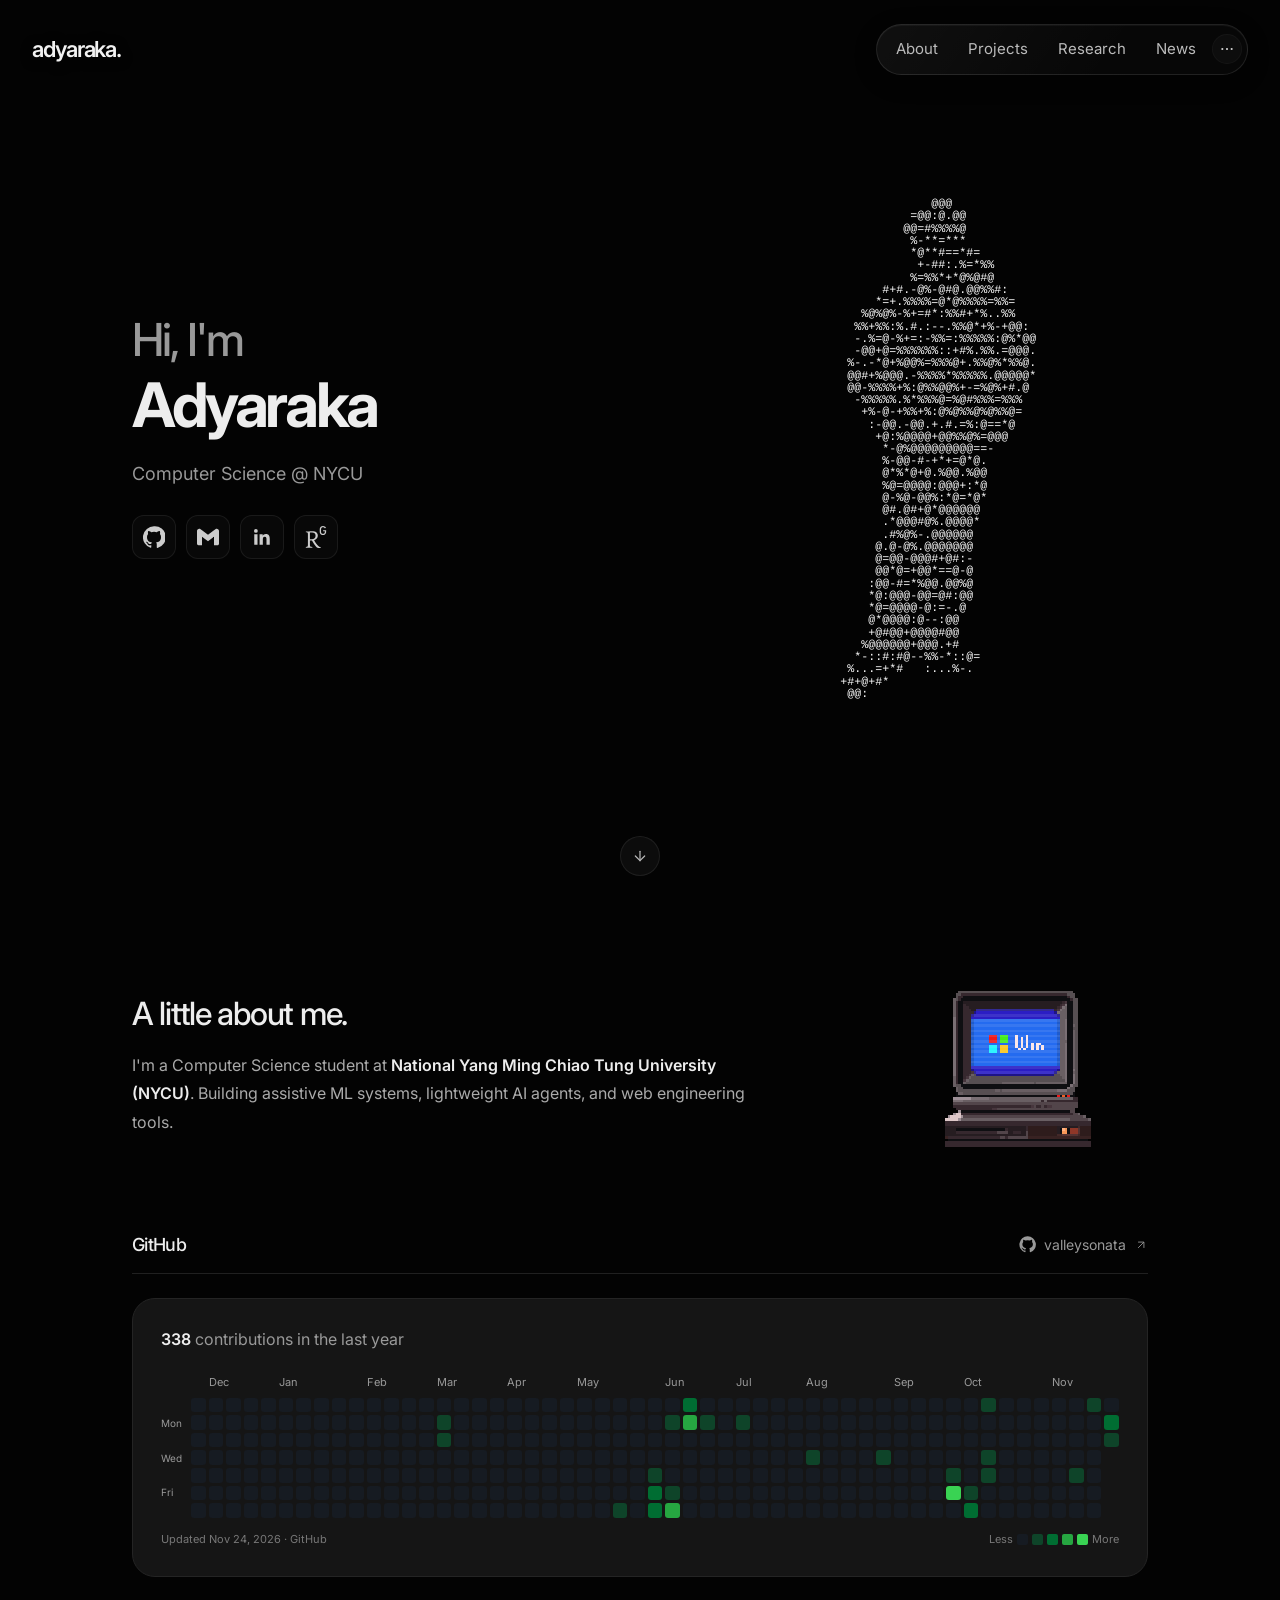
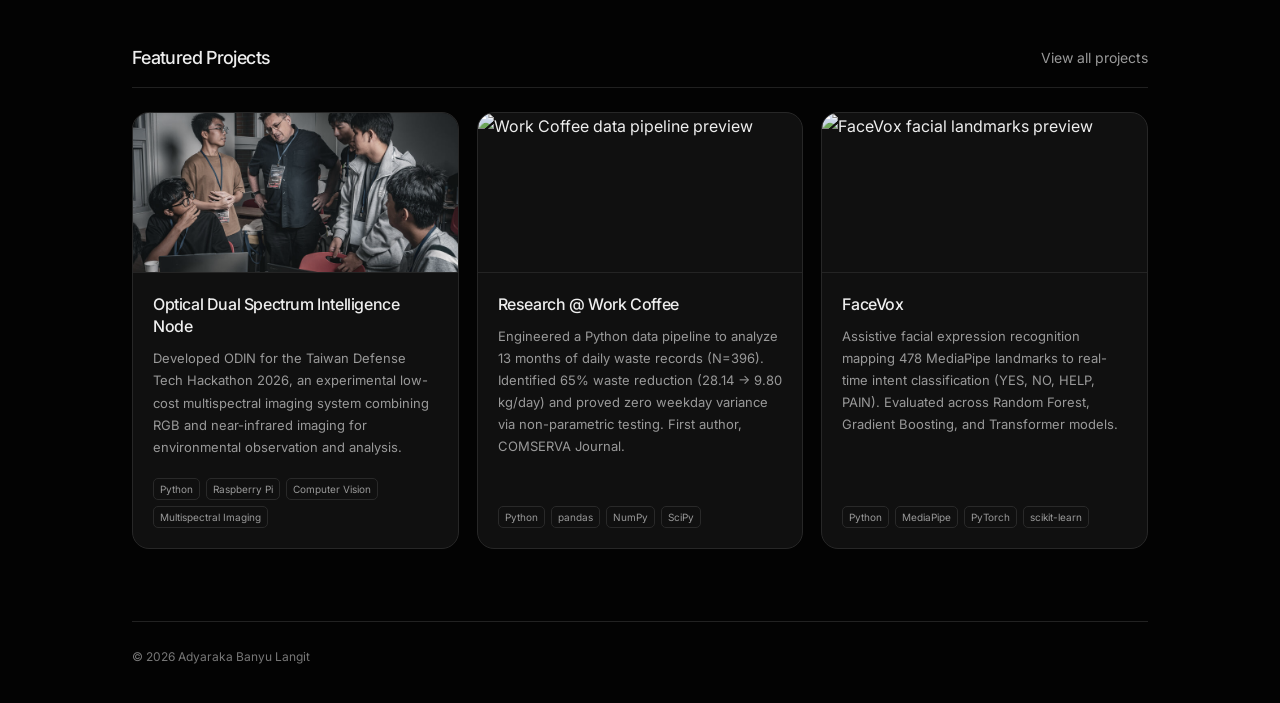
==== commit 3ee7859c: "Update GitHub activity" ====
--- a/index.html
+++ b/index.html
@@ -522,12 +522,12 @@
 <section class="home-section reveal" aria-labelledby="github-title">
   <div class="home-section-heading"><h2 id="github-title">GitHub</h2><a class="github-profile" href="https://github.com/valleysonata" target="_blank" rel="noreferrer" aria-label="valleysonata on GitHub"><svg width="17" height="17" fill="currentColor" viewBox="0 0 24 24" aria-hidden="true"><path d="M12 .5a11.5 11.5 0 0 0-3.6 22.4c.6.1.8-.3.8-.6v-2c-3 .7-3.8-1.4-3.8-1.4-.5-1.3-1.3-1.7-1.3-1.7-1-.7.1-.7.1-.7 1.1.1 1.7 1.2 1.7 1.2 1 1.7 2.7 1.2 3.4.9.1-.7.4-1.2.7-1.5-2.5-.3-5.2-1.3-5.2-5.7 0-1.3.5-2.3 1.2-3.1-.1-.3-.5-1.5.1-3 0 0 1-.3 3.2 1.2a11 11 0 0 1 5.8 0c2.2-1.5 3.2-1.2 3.2-1.2.6 1.5.2 2.7.1 3 .8.8 1.2 1.8 1.2 3.1 0 4.4-2.7 5.4-5.2 5.7.4.4.8 1 .8 2.1v3.1c0 .3.2.7.8.6A11.5 11.5 0 0 0 12 .5Z"/></svg><span>valleysonata</span><svg width="14" height="14" class="external-link-icon" viewBox="0 0 24 24" fill="none" stroke="currentColor" stroke-width="1.5" aria-hidden="true"><path d="M7 17 17 7M7 7h10v10"/></svg></a></div>
   <div class="github-card">
-    <p class="github-count"><strong>337</strong> contributions in the last year</p>
+    <p class="github-count"><strong>338</strong> contributions in the last year</p>
     <div class="github-scroll" role="region" aria-label="GitHub contribution calendar; scroll horizontally on small screens" tabindex="0">
       <div class="github-calendar" style="--weeks:53">
         <div class="github-months" aria-hidden="true"><span style="grid-column:2">Dec</span><span style="grid-column:6">Jan</span><span style="grid-column:11">Feb</span><span style="grid-column:15">Mar</span><span style="grid-column:19">Apr</span><span style="grid-column:23">May</span><span style="grid-column:28">Jun</span><span style="grid-column:32">Jul</span><span style="grid-column:36">Aug</span><span style="grid-column:41">Sep</span><span style="grid-column:45">Oct</span><span style="grid-column:50">Nov</span></div>
-        <div class="github-body"><div class="github-weekdays" aria-hidden="true"><span>Mon</span><span>Wed</span><span>Fri</span></div><div class="github-grid" role="group" aria-label="Daily contributions; use arrow keys to explore"><button class="gh-day" type="button" tabindex="-1" data-level="0" data-date="2025-11-23" data-count="0" aria-label="0 contributions on November 23, 2025" style="grid-column:1;grid-row:1"></button><button class="gh-day" type="button" tabindex="-1" data-level="0" data-date="2025-11-24" data-count="0" aria-label="0 contributions on November 24, 2025" style="grid-column:1;grid-row:2"></button><button class="gh-day" type="button" tabindex="-1" data-level="0" data-date="2025-11-25" data-count="0" aria-label="0 contributions on November 25, 2025" style="grid-column:1;grid-row:3"></button><button class="gh-day" type="button" tabindex="-1" data-level="0" data-date="2025-11-26" data-count="0" aria-label="0 contributions on November 26, 2025" style="grid-column:1;grid-row:4"></button><button class="gh-day" type="button" tabindex="-1" data-level="0" data-date="2025-11-27" data-count="0" aria-label="0 contributions on November 27, 2025" style="grid-column:1;grid-row:5"></button><button class="gh-day" type="button" tabindex="-1" data-level="0" data-date="2025-11-28" data-count="0" aria-label="0 contributions on November 28, 2025" style="grid-column:1;grid-row:6"></button><button class="gh-day" type="button" tabindex="-1" data-level="0" data-date="2025-11-29" data-count="0" aria-label="0 contributions on November 29, 2025" style="grid-column:1;grid-row:7"></button><button class="gh-day" type="button" tabindex="-1" data-level="0" data-date="2025-11-30" data-count="0" aria-label="0 contributions on November 30, 2025" style="grid-column:2;grid-row:1"></button><button class="gh-day" type="button" tabindex="-1" data-level="0" data-date="2025-12-01" data-count="0" aria-label="0 contributions on December 1, 2025" style="grid-column:2;grid-row:2"></button><button class="gh-day" type="button" tabindex="-1" data-level="0" data-date="2025-12-02" data-count="0" aria-label="0 contributions on December 2, 2025" style="grid-column:2;grid-row:3"></button><button class="gh-day" type="button" tabindex="-1" data-level="0" data-date="2025-12-03" data-count="0" aria-label="0 contributions on December 3, 2025" style="grid-column:2;grid-row:4"></button><button class="gh-day" type="button" tabindex="-1" data-level="0" data-date="2025-12-04" data-count="0" aria-label="0 contributions on December 4, 2025" style="grid-column:2;grid-row:5"></button><button class="gh-day" type="button" tabindex="-1" data-level="0" data-date="2025-12-05" data-count="0" aria-label="0 contributions on December 5, 2025" style="grid-column:2;grid-row:6"></button><button class="gh-day" type="button" tabindex="-1" data-level="0" data-date="2025-12-06" data-count="0" aria-label="0 contributions on December 6, 2025" style="grid-column:2;grid-row:7"></button><button class="gh-day" type="button" tabindex="-1" data-level="0" data-date="2025-12-07" data-count="0" aria-label="0 contributions on December 7, 2025" style="grid-column:3;grid-row:1"></button><button class="gh-day" type="button" tabindex="-1" data-level="0" data-date="2025-12-08" data-count="0" aria-label="0 contributions on December 8, 2025" style="grid-column:3;grid-row:2"></button><button class="gh-day" type="button" tabindex="-1" data-level="0" data-date="2025-12-09" data-count="0" aria-label="0 contributions on December 9, 2025" style="grid-column:3;grid-row:3"></button><button class="gh-day" type="button" tabindex="-1" data-level="0" data-date="2025-12-10" data-count="0" aria-label="0 contributions on December 10, 2025" style="grid-column:3;grid-row:4"></button><button class="gh-day" type="button" tabindex="-1" data-level="0" data-date="2025-12-11" data-count="0" aria-label="0 contributions on December 11, 2025" style="grid-column:3;grid-row:5"></button><button class="gh-day" type="button" tabindex="-1" data-level="0" data-date="2025-12-12" data-count="0" aria-label="0 contributions on December 12, 2025" style="grid-column:3;grid-row:6"></button><button class="gh-day" type="button" tabindex="-1" data-level="0" data-date="2025-12-13" data-count="0" aria-label="0 contributions on December 13, 2025" style="grid-column:3;grid-row:7"></button><button class="gh-day" type="button" tabindex="-1" data-level="0" data-date="2025-12-14" data-count="0" aria-label="0 contributions on December 14, 2025" style="grid-column:4;grid-row:1"></button><button class="gh-day" type="button" tabindex="-1" data-level="0" data-date="2025-12-15" data-count="0" aria-label="0 contributions on December 15, 2025" style="grid-column:4;grid-row:2"></button><button class="gh-day" type="button" tabindex="-1" data-level="0" data-date="2025-12-16" data-count="0" aria-label="0 contributions on December 16, 2025" style="grid-column:4;grid-row:3"></button><button class="gh-day" type="button" tabindex="-1" data-level="0" data-date="2025-12-17" data-count="0" aria-label="0 contributions on December 17, 2025" style="grid-column:4;grid-row:4"></button><button class="gh-day" type="button" tabindex="-1" data-level="0" data-date="2025-12-18" data-count="0" aria-label="0 contributions on December 18, 2025" style="grid-column:4;grid-row:5"></button><button class="gh-day" type="button" tabindex="-1" data-level="0" data-date="2025-12-19" data-count="0" aria-label="0 contributions on December 19, 2025" style="grid-column:4;grid-row:6"></button><button class="gh-day" type="button" tabindex="-1" data-level="0" data-date="2025-12-20" data-count="0" aria-label="0 contributions on December 20, 2025" style="grid-column:4;grid-row:7"></button><button class="gh-day" type="button" tabindex="-1" data-level="0" data-date="2025-12-21" data-count="0" aria-label="0 contributions on December 21, 2025" style="grid-column:5;grid-row:1"></button><button class="gh-day" type="button" tabindex="-1" data-level="0" data-date="2025-12-22" data-count="0" aria-label="0 contributions on December 22, 2025" style="grid-column:5;grid-row:2"></button><button class="gh-day" type="button" tabindex="-1" data-level="0" data-date="2025-12-23" data-count="0" aria-label="0 contributions on December 23, 2025" style="grid-column:5;grid-row:3"></button><button class="gh-day" type="button" tabindex="-1" data-level="0" data-date="2025-12-24" data-count="0" aria-label="0 contributions on December 24, 2025" style="grid-column:5;grid-row:4"></button><button class="gh-day" type="button" tabindex="-1" data-level="0" data-date="2025-12-25" data-count="0" aria-label="0 contributions on December 25, 2025" style="grid-column:5;grid-row:5"></button><button class="gh-day" type="button" tabindex="-1" data-level="0" data-date="2025-12-26" data-count="0" aria-label="0 contributions on December 26, 2025" style="grid-column:5;grid-row:6"></button><button class="gh-day" type="button" tabindex="-1" data-level="0" data-date="2025-12-27" data-count="0" aria-label="0 contributions on December 27, 2025" style="grid-column:5;grid-row:7"></button><button class="gh-day" type="button" tabindex="-1" data-level="0" data-date="2025-12-28" data-count="0" aria-label="0 contributions on December 28, 2025" style="grid-column:6;grid-row:1"></button><button class="gh-day" type="button" tabindex="-1" data-level="0" data-date="2025-12-29" data-count="0" aria-label="0 contributions on December 29, 2025" style="grid-column:6;grid-row:2"></button><button class="gh-day" type="button" tabindex="-1" data-level="0" data-date="2025-12-30" data-count="0" aria-label="0 contributions on December 30, 2025" style="grid-column:6;grid-row:3"></button><button class="gh-day" type="button" tabindex="-1" data-level="0" data-date="2025-12-31" data-count="0" aria-label="0 contributions on December 31, 2025" style="grid-column:6;grid-row:4"></button><button class="gh-day" type="button" tabindex="-1" data-level="0" data-date="2026-01-01" data-count="0" aria-label="0 contributions on January 1, 2026" style="grid-column:6;grid-row:5"></button><button class="gh-day" type="button" tabindex="-1" data-level="0" data-date="2026-01-02" data-count="0" aria-label="0 contributions on January 2, 2026" style="grid-column:6;grid-row:6"></button><button class="gh-day" type="button" tabindex="-1" data-level="0" data-date="2026-01-03" data-count="0" aria-label="0 contributions on January 3, 2026" style="grid-column:6;grid-row:7"></button><button class="gh-day" type="button" tabindex="-1" data-level="0" data-date="2026-01-04" data-count="0" aria-label="0 contributions on January 4, 2026" style="grid-column:7;grid-row:1"></button><button class="gh-day" type="button" tabindex="-1" data-level="0" data-date="2026-01-05" data-count="0" aria-label="0 contributions on January 5, 2026" style="grid-column:7;grid-row:2"></button><button class="gh-day" type="button" tabindex="-1" data-level="0" data-date="2026-01-06" data-count="0" aria-label="0 contributions on January 6, 2026" style="grid-column:7;grid-row:3"></button><button class="gh-day" type="button" tabindex="-1" data-level="0" data-date="2026-01-07" data-count="0" aria-label="0 contributions on January 7, 2026" style="grid-column:7;grid-row:4"></button><button class="gh-day" type="button" tabindex="-1" data-level="0" data-date="2026-01-08" data-count="0" aria-label="0 contributions on January 8, 2026" style="grid-column:7;grid-row:5"></button><button class="gh-day" type="button" tabindex="-1" data-level="0" data-date="2026-01-09" data-count="0" aria-label="0 contributions on January 9, 2026" style="grid-column:7;grid-row:6"></button><button class="gh-day" type="button" tabindex="-1" data-level="0" data-date="2026-01-10" data-count="0" aria-label="0 contributions on January 10, 2026" style="grid-column:7;grid-row:7"></button><button class="gh-day" type="button" tabindex="-1" data-level="0" data-date="2026-01-11" data-count="0" aria-label="0 contributions on January 11, 2026" style="grid-column:8;grid-row:1"></button><button class="gh-day" type="button" tabindex="-1" data-level="0" data-date="2026-01-12" data-count="0" aria-label="0 contributions on January 12, 2026" style="grid-column:8;grid-row:2"></button><button class="gh-day" type="button" tabindex="-1" data-level="0" data-date="2026-01-13" data-count="0" aria-label="0 contributions on January 13, 2026" style="grid-column:8;grid-row:3"></button><button class="gh-day" type="button" tabindex="-1" data-level="0" data-date="2026-01-14" data-count="0" aria-label="0 contributions on January 14, 2026" style="grid-column:8;grid-row:4"></button><button class="gh-day" type="button" tabindex="-1" data-level="0" data-date="2026-01-15" data-count="0" aria-label="0 contributions on January 15, 2026" style="grid-column:8;grid-row:5"></button><button class="gh-day" type="button" tabindex="-1" data-level="0" data-date="2026-01-16" data-count="0" aria-label="0 contributions on January 16, 2026" style="grid-column:8;grid-row:6"></button><button class="gh-day" type="button" tabindex="-1" data-level="0" data-date="2026-01-17" data-count="0" aria-label="0 contributions on January 17, 2026" style="grid-column:8;grid-row:7"></button><button class="gh-day" type="button" tabindex="-1" data-level="0" data-date="2026-01-18" data-count="0" aria-label="0 contributions on January 18, 2026" style="grid-column:9;grid-row:1"></button><button class="gh-day" type="button" tabindex="-1" data-level="0" data-date="2026-01-19" data-count="0" aria-label="0 contributions on January 19, 2026" style="grid-column:9;grid-row:2"></button><button class="gh-day" type="button" tabindex="-1" data-level="0" data-date="2026-01-20" data-count="0" aria-label="0 contributions on January 20, 2026" style="grid-column:9;grid-row:3"></button><button class="gh-day" type="button" tabindex="-1" data-level="0" data-date="2026-01-21" data-count="0" aria-label="0 contributions on January 21, 2026" style="grid-column:9;grid-row:4"></button><button class="gh-day" type="button" tabindex="-1" data-level="0" data-date="2026-01-22" data-count="0" aria-label="0 contributions on January 22, 2026" style="grid-column:9;grid-row:5"></button><button class="gh-day" type="button" tabindex="-1" data-level="0" data-date="2026-01-23" data-count="0" aria-label="0 contributions on January 23, 2026" style="grid-column:9;grid-row:6"></button><button class="gh-day" type="button" tabindex="-1" data-level="0" data-date="2026-01-24" data-count="0" aria-label="0 contributions on January 24, 2026" style="grid-column:9;grid-row:7"></button><button class="gh-day" type="button" tabindex="-1" data-level="0" data-date="2026-01-25" data-count="0" aria-label="0 contributions on January 25, 2026" style="grid-column:10;grid-row:1"></button><button class="gh-day" type="button" tabindex="-1" data-level="0" data-date="2026-01-26" data-count="0" aria-label="0 contributions on January 26, 2026" style="grid-column:10;grid-row:2"></button><button class="gh-day" type="button" tabindex="-1" data-level="0" data-date="2026-01-27" data-count="0" aria-label="0 contributions on January 27, 2026" style="grid-column:10;grid-row:3"></button><button class="gh-day" type="button" tabindex="-1" data-level="0" data-date="2026-01-28" data-count="0" aria-label="0 contributions on January 28, 2026" style="grid-column:10;grid-row:4"></button><button class="gh-day" type="button" tabindex="-1" data-level="0" data-date="2026-01-29" data-count="0" aria-label="0 contributions on January 29, 2026" style="grid-column:10;grid-row:5"></button><button class="gh-day" type="button" tabindex="-1" data-level="0" data-date="2026-01-30" data-count="0" aria-label="0 contributions on January 30, 2026" style="grid-column:10;grid-row:6"></button><button class="gh-day" type="button" tabindex="-1" data-level="0" data-date="2026-01-31" data-count="0" aria-label="0 contributions on January 31, 2026" style="grid-column:10;grid-row:7"></button><button class="gh-day" type="button" tabindex="-1" data-level="0" data-date="2026-02-01" data-count="0" aria-label="0 contributions on February 1, 2026" style="grid-column:11;grid-row:1"></button><button class="gh-day" type="button" tabindex="-1" data-level="0" data-date="2026-02-02" data-count="0" aria-label="0 contributions on February 2, 2026" style="grid-column:11;grid-row:2"></button><button class="gh-day" type="button" tabindex="-1" data-level="0" data-date="2026-02-03" data-count="0" aria-label="0 contributions on February 3, 2026" style="grid-column:11;grid-row:3"></button><button class="gh-day" type="button" tabindex="-1" data-level="0" data-date="2026-02-04" data-count="0" aria-label="0 contributions on February 4, 2026" style="grid-column:11;grid-row:4"></button><button class="gh-day" type="button" tabindex="-1" data-level="0" data-date="2026-02-05" data-count="0" aria-label="0 contributions on February 5, 2026" style="grid-column:11;grid-row:5"></button><button class="gh-day" type="button" tabindex="-1" data-level="0" data-date="2026-02-06" data-count="0" aria-label="0 contributions on February 6, 2026" style="grid-column:11;grid-row:6"></button><button class="gh-day" type="button" tabindex="-1" data-level="0" data-date="2026-02-07" data-count="0" aria-label="0 contributions on February 7, 2026" style="grid-column:11;grid-row:7"></button><button class="gh-day" type="button" tabindex="-1" data-level="0" data-date="2026-02-08" data-count="0" aria-label="0 contributions on February 8, 2026" style="grid-column:12;grid-row:1"></button><button class="gh-day" type="button" tabindex="-1" data-level="0" data-date="2026-02-09" data-count="0" aria-label="0 contributions on February 9, 2026" style="grid-column:12;grid-row:2"></button><button class="gh-day" type="button" tabindex="-1" data-level="0" data-date="2026-02-10" data-count="0" aria-label="0 contributions on February 10, 2026" style="grid-column:12;grid-row:3"></button><button class="gh-day" type="button" tabindex="-1" data-level="0" data-date="2026-02-11" data-count="0" aria-label="0 contributions on February 11, 2026" style="grid-column:12;grid-row:4"></button><button class="gh-day" type="button" tabindex="-1" data-level="0" data-date="2026-02-12" data-count="0" aria-label="0 contributions on February 12, 2026" style="grid-column:12;grid-row:5"></button><button class="gh-day" type="button" tabindex="-1" data-level="0" data-date="2026-02-13" data-count="0" aria-label="0 contributions on February 13, 2026" style="grid-column:12;grid-row:6"></button><button class="gh-day" type="button" tabindex="-1" data-level="0" data-date="2026-02-14" data-count="0" aria-label="0 contributions on February 14, 2026" style="grid-column:12;grid-row:7"></button><button class="gh-day" type="button" tabindex="-1" data-level="0" data-date="2026-02-15" data-count="0" aria-label="0 contributions on February 15, 2026" style="grid-column:13;grid-row:1"></button><button class="gh-day" type="button" tabindex="-1" data-level="0" data-date="2026-02-16" data-count="0" aria-label="0 contributions on February 16, 2026" style="grid-column:13;grid-row:2"></button><button class="gh-day" type="button" tabindex="-1" data-level="0" data-date="2026-02-17" data-count="0" aria-label="0 contributions on February 17, 2026" style="grid-column:13;grid-row:3"></button><button class="gh-day" type="button" tabindex="-1" data-level="0" data-date="2026-02-18" data-count="0" aria-label="0 contributions on February 18, 2026" style="grid-column:13;grid-row:4"></button><button class="gh-day" type="button" tabindex="-1" data-level="0" data-date="2026-02-19" data-count="0" aria-label="0 contributions on February 19, 2026" style="grid-column:13;grid-row:5"></button><button class="gh-day" type="button" tabindex="-1" data-level="0" data-date="2026-02-20" data-count="0" aria-label="0 contributions on February 20, 2026" style="grid-column:13;grid-row:6"></button><button class="gh-day" type="button" tabindex="-1" data-level="0" data-date="2026-02-21" data-count="0" aria-label="0 contributions on February 21, 2026" style="grid-column:13;grid-row:7"></button><button class="gh-day" type="button" tabindex="-1" data-level="0" data-date="2026-02-22" data-count="0" aria-label="0 contributions on February 22, 2026" style="grid-column:14;grid-row:1"></button><button class="gh-day" type="button" tabindex="-1" data-level="0" data-date="2026-02-23" data-count="0" aria-label="0 contributions on February 23, 2026" style="grid-column:14;grid-row:2"></button><button class="gh-day" type="button" tabindex="-1" data-level="0" data-date="2026-02-24" data-count="0" aria-label="0 contributions on February 24, 2026" style="grid-column:14;grid-row:3"></button><button class="gh-day" type="button" tabindex="-1" data-level="0" data-date="2026-02-25" data-count="0" aria-label="0 contributions on February 25, 2026" style="grid-column:14;grid-row:4"></button><button class="gh-day" type="button" tabindex="-1" data-level="0" data-date="2026-02-26" data-count="0" aria-label="0 contributions on February 26, 2026" style="grid-column:14;grid-row:5"></button><button class="gh-day" type="button" tabindex="-1" data-level="0" data-date="2026-02-27" data-count="0" aria-label="0 contributions on February 27, 2026" style="grid-column:14;grid-row:6"></button><button class="gh-day" type="button" tabindex="-1" data-level="0" data-date="2026-02-28" data-count="0" aria-label="0 contributions on February 28, 2026" style="grid-column:14;grid-row:7"></button><button class="gh-day" type="button" tabindex="-1" data-level="0" data-date="2026-03-01" data-count="0" aria-label="0 contributions on March 1, 2026" style="grid-column:15;grid-row:1"></button><button class="gh-day" type="button" tabindex="-1" data-level="1" data-date="2026-03-02" data-count="3" aria-label="3 contributions on March 2, 2026" style="grid-column:15;grid-row:2"></button><button class="gh-day" type="button" tabindex="-1" data-level="1" data-date="2026-03-03" data-count="3" aria-label="3 contributions on March 3, 2026" style="grid-column:15;grid-row:3"></button><button class="gh-day" type="button" tabindex="-1" data-level="0" data-date="2026-03-04" data-count="0" aria-label="0 contributions on March 4, 2026" style="grid-column:15;grid-row:4"></button><button class="gh-day" type="button" tabindex="-1" data-level="0" data-date="2026-03-05" data-count="0" aria-label="0 contributions on March 5, 2026" style="grid-column:15;grid-row:5"></button><button class="gh-day" type="button" tabindex="-1" data-level="0" data-date="2026-03-06" data-count="0" aria-label="0 contributions on March 6, 2026" style="grid-column:15;grid-row:6"></button><button class="gh-day" type="button" tabindex="-1" data-level="0" data-date="2026-03-07" data-count="0" aria-label="0 contributions on March 7, 2026" style="grid-column:15;grid-row:7"></button><button class="gh-day" type="button" tabindex="-1" data-level="0" data-date="2026-03-08" data-count="0" aria-label="0 contributions on March 8, 2026" style="grid-column:16;grid-row:1"></button><button class="gh-day" type="button" tabindex="-1" data-level="0" data-date="2026-03-09" data-count="0" aria-label="0 contributions on March 9, 2026" style="grid-column:16;grid-row:2"></button><button class="gh-day" type="button" tabindex="-1" data-level="0" data-date="2026-03-10" data-count="0" aria-label="0 contributions on March 10, 2026" style="grid-column:16;grid-row:3"></button><button class="gh-day" type="button" tabindex="-1" data-level="0" data-date="2026-03-11" data-count="0" aria-label="0 contributions on March 11, 2026" style="grid-column:16;grid-row:4"></button><button class="gh-day" type="button" tabindex="-1" data-level="0" data-date="2026-03-12" data-count="0" aria-label="0 contributions on March 12, 2026" style="grid-column:16;grid-row:5"></button><button class="gh-day" type="button" tabindex="-1" data-level="0" data-date="2026-03-13" data-count="0" aria-label="0 contributions on March 13, 2026" style="grid-column:16;grid-row:6"></button><button class="gh-day" type="button" tabindex="-1" data-level="0" data-date="2026-03-14" data-count="0" aria-label="0 contributions on March 14, 2026" style="grid-column:16;grid-row:7"></button><button class="gh-day" type="button" tabindex="-1" data-level="0" data-date="2026-03-15" data-count="0" aria-label="0 contributions on March 15, 2026" style="grid-column:17;grid-row:1"></button><button class="gh-day" type="button" tabindex="-1" data-level="0" data-date="2026-03-16" data-count="0" aria-label="0 contributions on March 16, 2026" style="grid-column:17;grid-row:2"></button><button class="gh-day" type="button" tabindex="-1" data-level="0" data-date="2026-03-17" data-count="0" aria-label="0 contributions on March 17, 2026" style="grid-column:17;grid-row:3"></button><button class="gh-day" type="button" tabindex="-1" data-level="0" data-date="2026-03-18" data-count="0" aria-label="0 contributions on March 18, 2026" style="grid-column:17;grid-row:4"></button><button class="gh-day" type="button" tabindex="-1" data-level="0" data-date="2026-03-19" data-count="0" aria-label="0 contributions on March 19, 2026" style="grid-column:17;grid-row:5"></button><button class="gh-day" type="button" tabindex="-1" data-level="0" data-date="2026-03-20" data-count="0" aria-label="0 contributions on March 20, 2026" style="grid-column:17;grid-row:6"></button><button class="gh-day" type="button" tabindex="-1" data-level="0" data-date="2026-03-21" data-count="0" aria-label="0 contributions on March 21, 2026" style="grid-column:17;grid-row:7"></button><button class="gh-day" type="button" tabindex="-1" data-level="0" data-date="2026-03-22" data-count="0" aria-label="0 contributions on March 22, 2026" style="grid-column:18;grid-row:1"></button><button class="gh-day" type="button" tabindex="-1" data-level="0" data-date="2026-03-23" data-count="0" aria-label="0 contributions on March 23, 2026" style="grid-column:18;grid-row:2"></button><button class="gh-day" type="button" tabindex="-1" data-level="0" data-date="2026-03-24" data-count="0" aria-label="0 contributions on March 24, 2026" style="grid-column:18;grid-row:3"></button><button class="gh-day" type="button" tabindex="-1" data-level="0" data-date="2026-03-25" data-count="0" aria-label="0 contributions on March 25, 2026" style="grid-column:18;grid-row:4"></button><button class="gh-day" type="button" tabindex="-1" data-level="0" data-date="2026-03-26" data-count="0" aria-label="0 contributions on March 26, 2026" style="grid-column:18;grid-row:5"></button><button class="gh-day" type="button" tabindex="-1" data-level="0" data-date="2026-03-27" data-count="0" aria-label="0 contributions on March 27, 2026" style="grid-column:18;grid-row:6"></button><button class="gh-day" type="button" tabindex="-1" data-level="0" data-date="2026-03-28" data-count="0" aria-label="0 contributions on March 28, 2026" style="grid-column:18;grid-row:7"></button><button class="gh-day" type="button" tabindex="-1" data-level="0" data-date="2026-03-29" data-count="0" aria-label="0 contributions on March 29, 2026" style="grid-column:19;grid-row:1"></button><button class="gh-day" type="button" tabindex="-1" data-level="0" data-date="2026-03-30" data-count="0" aria-label="0 contributions on March 30, 2026" style="grid-column:19;grid-row:2"></button><button class="gh-day" type="button" tabindex="-1" data-level="0" data-date="2026-03-31" data-count="0" aria-label="0 contributions on March 31, 2026" style="grid-column:19;grid-row:3"></button><button class="gh-day" type="button" tabindex="-1" data-level="0" data-date="2026-04-01" data-count="0" aria-label="0 contributions on April 1, 2026" style="grid-column:19;grid-row:4"></button><button class="gh-day" type="button" tabindex="-1" data-level="0" data-date="2026-04-02" data-count="0" aria-label="0 contributions on April 2, 2026" style="grid-column:19;grid-row:5"></button><button class="gh-day" type="button" tabindex="-1" data-level="0" data-date="2026-04-03" data-count="0" aria-label="0 contributions on April 3, 2026" style="grid-column:19;grid-row:6"></button><button class="gh-day" type="button" tabindex="-1" data-level="0" data-date="2026-04-04" data-count="0" aria-label="0 contributions on April 4, 2026" style="grid-column:19;grid-row:7"></button><button class="gh-day" type="button" tabindex="-1" data-level="0" data-date="2026-04-05" data-count="0" aria-label="0 contributions on April 5, 2026" style="grid-column:20;grid-row:1"></button><button class="gh-day" type="button" tabindex="-1" data-level="0" data-date="2026-04-06" data-count="0" aria-label="0 contributions on April 6, 2026" style="grid-column:20;grid-row:2"></button><button class="gh-day" type="button" tabindex="-1" data-level="0" data-date="2026-04-07" data-count="0" aria-label="0 contributions on April 7, 2026" style="grid-column:20;grid-row:3"></button><button class="gh-day" type="button" tabindex="-1" data-level="0" data-date="2026-04-08" data-count="0" aria-label="0 contributions on April 8, 2026" style="grid-column:20;grid-row:4"></button><button class="gh-day" type="button" tabindex="-1" data-level="0" data-date="2026-04-09" data-count="0" aria-label="0 contributions on April 9, 2026" style="grid-column:20;grid-row:5"></button><button class="gh-day" type="button" tabindex="-1" data-level="0" data-date="2026-04-10" data-count="0" aria-label="0 contributions on April 10, 2026" style="grid-column:20;grid-row:6"></button><button class="gh-day" type="button" tabindex="-1" data-level="0" data-date="2026-04-11" data-count="0" aria-label="0 contributions on April 11, 2026" style="grid-column:20;grid-row:7"></button><button class="gh-day" type="button" tabindex="-1" data-level="0" data-date="2026-04-12" data-count="0" aria-label="0 contributions on April 12, 2026" style="grid-column:21;grid-row:1"></button><button class="gh-day" type="button" tabindex="-1" data-level="0" data-date="2026-04-13" data-count="0" aria-label="0 contributions on April 13, 2026" style="grid-column:21;grid-row:2"></button><button class="gh-day" type="button" tabindex="-1" data-level="0" data-date="2026-04-14" data-count="0" aria-label="0 contributions on April 14, 2026" style="grid-column:21;grid-row:3"></button><button class="gh-day" type="button" tabindex="-1" data-level="0" data-date="2026-04-15" data-count="0" aria-label="0 contributions on April 15, 2026" style="grid-column:21;grid-row:4"></button><button class="gh-day" type="button" tabindex="-1" data-level="0" data-date="2026-04-16" data-count="0" aria-label="0 contributions on April 16, 2026" style="grid-column:21;grid-row:5"></button><button class="gh-day" type="button" tabindex="-1" data-level="0" data-date="2026-04-17" data-count="0" aria-label="0 contributions on April 17, 2026" style="grid-column:21;grid-row:6"></button><button class="gh-day" type="button" tabindex="-1" data-level="0" data-date="2026-04-18" data-count="0" aria-label="0 contributions on April 18, 2026" style="grid-column:21;grid-row:7"></button><button class="gh-day" type="button" tabindex="-1" data-level="0" data-date="2026-04-19" data-count="0" aria-label="0 contributions on April 19, 2026" style="grid-column:22;grid-row:1"></button><button class="gh-day" type="button" tabindex="-1" data-level="0" data-date="2026-04-20" data-count="0" aria-label="0 contributions on April 20, 2026" style="grid-column:22;grid-row:2"></button><button class="gh-day" type="button" tabindex="-1" data-level="0" data-date="2026-04-21" data-count="0" aria-label="0 contributions on April 21, 2026" style="grid-column:22;grid-row:3"></button><button class="gh-day" type="button" tabindex="-1" data-level="0" data-date="2026-04-22" data-count="0" aria-label="0 contributions on April 22, 2026" style="grid-column:22;grid-row:4"></button><button class="gh-day" type="button" tabindex="-1" data-level="0" data-date="2026-04-23" data-count="0" aria-label="0 contributions on April 23, 2026" style="grid-column:22;grid-row:5"></button><button class="gh-day" type="button" tabindex="-1" data-level="0" data-date="2026-04-24" data-count="0" aria-label="0 contributions on April 24, 2026" style="grid-column:22;grid-row:6"></button><button class="gh-day" type="button" tabindex="-1" data-level="0" data-date="2026-04-25" data-count="0" aria-label="0 contributions on April 25, 2026" style="grid-column:22;grid-row:7"></button><button class="gh-day" type="button" tabindex="-1" data-level="0" data-date="2026-04-26" data-count="0" aria-label="0 contributions on April 26, 2026" style="grid-column:23;grid-row:1"></button><button class="gh-day" type="button" tabindex="-1" data-level="0" data-date="2026-04-27" data-count="0" aria-label="0 contributions on April 27, 2026" style="grid-column:23;grid-row:2"></button><button class="gh-day" type="button" tabindex="-1" data-level="0" data-date="2026-04-28" data-count="0" aria-label="0 contributions on April 28, 2026" style="grid-column:23;grid-row:3"></button><button class="gh-day" type="button" tabindex="-1" data-level="0" data-date="2026-04-29" data-count="0" aria-label="0 contributions on April 29, 2026" style="grid-column:23;grid-row:4"></button><button class="gh-day" type="button" tabindex="-1" data-level="0" data-date="2026-04-30" data-count="0" aria-label="0 contributions on April 30, 2026" style="grid-column:23;grid-row:5"></button><button class="gh-day" type="button" tabindex="-1" data-level="0" data-date="2026-05-01" data-count="0" aria-label="0 contributions on May 1, 2026" style="grid-column:23;grid-row:6"></button><button class="gh-day" type="button" tabindex="-1" data-level="0" data-date="2026-05-02" data-count="0" aria-label="0 contributions on May 2, 2026" style="grid-column:23;grid-row:7"></button><button class="gh-day" type="button" tabindex="-1" data-level="0" data-date="2026-05-03" data-count="0" aria-label="0 contributions on May 3, 2026" style="grid-column:24;grid-row:1"></button><button class="gh-day" type="button" tabindex="-1" data-level="0" data-date="2026-05-04" data-count="0" aria-label="0 contributions on May 4, 2026" style="grid-column:24;grid-row:2"></button><button class="gh-day" type="button" tabindex="-1" data-level="0" data-date="2026-05-05" data-count="0" aria-label="0 contributions on May 5, 2026" style="grid-column:24;grid-row:3"></button><button class="gh-day" type="button" tabindex="-1" data-level="0" data-date="2026-05-06" data-count="0" aria-label="0 contributions on May 6, 2026" style="grid-column:24;grid-row:4"></button><button class="gh-day" type="button" tabindex="-1" data-level="0" data-date="2026-05-07" data-count="0" aria-label="0 contributions on May 7, 2026" style="grid-column:24;grid-row:5"></button><button class="gh-day" type="button" tabindex="-1" data-level="0" data-date="2026-05-08" data-count="0" aria-label="0 contributions on May 8, 2026" style="grid-column:24;grid-row:6"></button><button class="gh-day" type="button" tabindex="-1" data-level="0" data-date="2026-05-09" data-count="0" aria-label="0 contributions on May 9, 2026" style="grid-column:24;grid-row:7"></button><button class="gh-day" type="button" tabindex="-1" data-level="0" data-date="2026-05-10" data-count="0" aria-label="0 contributions on May 10, 2026" style="grid-column:25;grid-row:1"></button><button class="gh-day" type="button" tabindex="-1" data-level="0" data-date="2026-05-11" data-count="0" aria-label="0 contributions on May 11, 2026" style="grid-column:25;grid-row:2"></button><button class="gh-day" type="button" tabindex="-1" data-level="0" data-date="2026-05-12" data-count="0" aria-label="0 contributions on May 12, 2026" style="grid-column:25;grid-row:3"></button><button class="gh-day" type="button" tabindex="-1" data-level="0" data-date="2026-05-13" data-count="0" aria-label="0 contributions on May 13, 2026" style="grid-column:25;grid-row:4"></button><button class="gh-day" type="button" tabindex="-1" data-level="0" data-date="2026-05-14" data-count="0" aria-label="0 contributions on May 14, 2026" style="grid-column:25;grid-row:5"></button><button class="gh-day" type="button" tabindex="-1" data-level="0" data-date="2026-05-15" data-count="0" aria-label="0 contributions on May 15, 2026" style="grid-column:25;grid-row:6"></button><button class="gh-day" type="button" tabindex="-1" data-level="1" data-date="2026-05-16" data-count="2" aria-label="2 contributions on May 16, 2026" style="grid-column:25;grid-row:7"></button><button class="gh-day" type="button" tabindex="-1" data-level="0" data-date="2026-05-17" data-count="0" aria-label="0 contributions on May 17, 2026" style="grid-column:26;grid-row:1"></button><button class="gh-day" type="button" tabindex="-1" data-level="0" data-date="2026-05-18" data-count="0" aria-label="0 contributions on May 18, 2026" style="grid-column:26;grid-row:2"></button><button class="gh-day" type="button" tabindex="-1" data-level="0" data-date="2026-05-19" data-count="0" aria-label="0 contributions on May 19, 2026" style="grid-column:26;grid-row:3"></button><button class="gh-day" type="button" tabindex="-1" data-level="0" data-date="2026-05-20" data-count="0" aria-label="0 contributions on May 20, 2026" style="grid-column:26;grid-row:4"></button><button class="gh-day" type="button" tabindex="-1" data-level="0" data-date="2026-05-21" data-count="0" aria-label="0 contributions on May 21, 2026" style="grid-column:26;grid-row:5"></button><button class="gh-day" type="button" tabindex="-1" data-level="0" data-date="2026-05-22" data-count="0" aria-label="0 contributions on May 22, 2026" style="grid-column:26;grid-row:6"></button><button class="gh-day" type="button" tabindex="-1" data-level="0" data-date="2026-05-23" data-count="0" aria-label="0 contributions on May 23, 2026" style="grid-column:26;grid-row:7"></button><button class="gh-day" type="button" tabindex="-1" data-level="0" data-date="2026-05-24" data-count="0" aria-label="0 contributions on May 24, 2026" style="grid-column:27;grid-row:1"></button><button class="gh-day" type="button" tabindex="-1" data-level="0" data-date="2026-05-25" data-count="0" aria-label="0 contributions on May 25, 2026" style="grid-column:27;grid-row:2"></button><button class="gh-day" type="button" tabindex="-1" data-level="0" data-date="2026-05-26" data-count="0" aria-label="0 contributions on May 26, 2026" style="grid-column:27;grid-row:3"></button><button class="gh-day" type="button" tabindex="-1" data-level="0" data-date="2026-05-27" data-count="0" aria-label="0 contributions on May 27, 2026" style="grid-column:27;grid-row:4"></button><button class="gh-day" type="button" tabindex="-1" data-level="1" data-date="2026-05-28" data-count="2" aria-label="2 contributions on May 28, 2026" style="grid-column:27;grid-row:5"></button><button class="gh-day" type="button" tabindex="-1" data-level="2" data-date="2026-05-29" data-count="21" aria-label="21 contributions on May 29, 2026" style="grid-column:27;grid-row:6"></button><button class="gh-day" type="button" tabindex="-1" data-level="2" data-date="2026-05-30" data-count="27" aria-label="27 contributions on May 30, 2026" style="grid-column:27;grid-row:7"></button><button class="gh-day" type="button" tabindex="-1" data-level="0" data-date="2026-05-31" data-count="0" aria-label="0 contributions on May 31, 2026" style="grid-column:28;grid-row:1"></button><button class="gh-day" type="button" tabindex="-1" data-level="1" data-date="2026-06-01" data-count="1" aria-label="1 contribution on June 1, 2026" style="grid-column:28;grid-row:2"></button><button class="gh-day" type="button" tabindex="-1" data-level="0" data-date="2026-06-02" data-count="0" aria-label="0 contributions on June 2, 2026" style="grid-column:28;grid-row:3"></button><button class="gh-day" type="button" tabindex="-1" data-level="0" data-date="2026-06-03" data-count="0" aria-label="0 contributions on June 3, 2026" style="grid-column:28;grid-row:4"></button><button class="gh-day" type="button" tabindex="-1" data-level="0" data-date="2026-06-04" data-count="0" aria-label="0 contributions on June 4, 2026" style="grid-column:28;grid-row:5"></button><button class="gh-day" type="button" tabindex="-1" data-level="1" data-date="2026-06-05" data-count="2" aria-label="2 contributions on June 5, 2026" style="grid-column:28;grid-row:6"></button><button class="gh-day" type="button" tabindex="-1" data-level="3" data-date="2026-06-06" data-count="31" aria-label="31 contributions on June 6, 2026" style="grid-column:28;grid-row:7"></button><button class="gh-day" type="button" tabindex="-1" data-level="2" data-date="2026-06-07" data-count="30" aria-label="30 contributions on June 7, 2026" style="grid-column:29;grid-row:1"></button><button class="gh-day" type="button" tabindex="-1" data-level="3" data-date="2026-06-08" data-count="45" aria-label="45 contributions on June 8, 2026" style="grid-column:29;grid-row:2"></button><button class="gh-day" type="button" tabindex="-1" data-level="0" data-date="2026-06-09" data-count="0" aria-label="0 contributions on June 9, 2026" style="grid-column:29;grid-row:3"></button><button class="gh-day" type="button" tabindex="-1" data-level="0" data-date="2026-06-10" data-count="0" aria-label="0 contributions on June 10, 2026" style="grid-column:29;grid-row:4"></button><button class="gh-day" type="button" tabindex="-1" data-level="0" data-date="2026-06-11" data-count="0" aria-label="0 contributions on June 11, 2026" style="grid-column:29;grid-row:5"></button><button class="gh-day" type="button" tabindex="-1" data-level="0" data-date="2026-06-12" data-count="0" aria-label="0 contributions on June 12, 2026" style="grid-column:29;grid-row:6"></button><button class="gh-day" type="button" tabindex="-1" data-level="0" data-date="2026-06-13" data-count="0" aria-label="0 contributions on June 13, 2026" style="grid-column:29;grid-row:7"></button><button class="gh-day" type="button" tabindex="-1" data-level="0" data-date="2026-06-14" data-count="0" aria-label="0 contributions on June 14, 2026" style="grid-column:30;grid-row:1"></button><button class="gh-day" type="button" tabindex="-1" data-level="1" data-date="2026-06-15" data-count="1" aria-label="1 contribution on June 15, 2026" style="grid-column:30;grid-row:2"></button><button class="gh-day" type="button" tabindex="-1" data-level="0" data-date="2026-06-16" data-count="0" aria-label="0 contributions on June 16, 2026" style="grid-column:30;grid-row:3"></button><button class="gh-day" type="button" tabindex="-1" data-level="0" data-date="2026-06-17" data-count="0" aria-label="0 contributions on June 17, 2026" style="grid-column:30;grid-row:4"></button><button class="gh-day" type="button" tabindex="-1" data-level="0" data-date="2026-06-18" data-count="0" aria-label="0 contributions on June 18, 2026" style="grid-column:30;grid-row:5"></button><button class="gh-day" type="button" tabindex="-1" data-level="0" data-date="2026-06-19" data-count="0" aria-label="0 contributions on June 19, 2026" style="grid-column:30;grid-row:6"></button><button class="gh-day" type="button" tabindex="-1" data-level="0" data-date="2026-06-20" data-count="0" aria-label="0 contributions on June 20, 2026" style="grid-column:30;grid-row:7"></button><button class="gh-day" type="button" tabindex="-1" data-level="0" data-date="2026-06-21" data-count="0" aria-label="0 contributions on June 21, 2026" style="grid-column:31;grid-row:1"></button><button class="gh-day" type="button" tabindex="-1" data-level="0" data-date="2026-06-22" data-count="0" aria-label="0 contributions on June 22, 2026" style="grid-column:31;grid-row:2"></button><button class="gh-day" type="button" tabindex="-1" data-level="0" data-date="2026-06-23" data-count="0" aria-label="0 contributions on June 23, 2026" style="grid-column:31;grid-row:3"></button><button class="gh-day" type="button" tabindex="-1" data-level="0" data-date="2026-06-24" data-count="0" aria-label="0 contributions on June 24, 2026" style="grid-column:31;grid-row:4"></button><button class="gh-day" type="button" tabindex="-1" data-level="0" data-date="2026-06-25" data-count="0" aria-label="0 contributions on June 25, 2026" style="grid-column:31;grid-row:5"></button><button class="gh-day" type="button" tabindex="-1" data-level="0" data-date="2026-06-26" data-count="0" aria-label="0 contributions on June 26, 2026" style="grid-column:31;grid-row:6"></button><button class="gh-day" type="button" tabindex="-1" data-level="0" data-date="2026-06-27" data-count="0" aria-label="0 contributions on June 27, 2026" style="grid-column:31;grid-row:7"></button><button class="gh-day" type="button" tabindex="-1" data-level="0" data-date="2026-06-28" data-count="0" aria-label="0 contributions on June 28, 2026" style="grid-column:32;grid-row:1"></button><button class="gh-day" type="button" tabindex="-1" data-level="1" data-date="2026-06-29" data-count="1" aria-label="1 contribution on June 29, 2026" style="grid-column:32;grid-row:2"></button><button class="gh-day" type="button" tabindex="-1" data-level="0" data-date="2026-06-30" data-count="0" aria-label="0 contributions on June 30, 2026" style="grid-column:32;grid-row:3"></button><button class="gh-day" type="button" tabindex="-1" data-level="0" data-date="2026-07-01" data-count="0" aria-label="0 contributions on July 1, 2026" style="grid-column:32;grid-row:4"></button><button class="gh-day" type="button" tabindex="-1" data-level="0" data-date="2026-07-02" data-count="0" aria-label="0 contributions on July 2, 2026" style="grid-column:32;grid-row:5"></button><button class="gh-day" type="button" tabindex="-1" data-level="0" data-date="2026-07-03" data-count="0" aria-label="0 contributions on July 3, 2026" style="grid-column:32;grid-row:6"></button><button class="gh-day" type="button" tabindex="-1" data-level="0" data-date="2026-07-04" data-count="0" aria-label="0 contributions on July 4, 2026" style="grid-column:32;grid-row:7"></button><button class="gh-day" type="button" tabindex="-1" data-level="0" data-date="2026-07-05" data-count="0" aria-label="0 contributions on July 5, 2026" style="grid-column:33;grid-row:1"></button><button class="gh-day" type="button" tabindex="-1" data-level="0" data-date="2026-07-06" data-count="0" aria-label="0 contributions on July 6, 2026" style="grid-column:33;grid-row:2"></button><button class="gh-day" type="button" tabindex="-1" data-level="0" data-date="2026-07-07" data-count="0" aria-label="0 contributions on July 7, 2026" style="grid-column:33;grid-row:3"></button><button class="gh-day" type="button" tabindex="-1" data-level="0" data-date="2026-07-08" data-count="0" aria-label="0 contributions on July 8, 2026" style="grid-column:33;grid-row:4"></button><button class="gh-day" type="button" tabindex="-1" data-level="0" data-date="2026-07-09" data-count="0" aria-label="0 contributions on July 9, 2026" style="grid-column:33;grid-row:5"></button><button class="gh-day" type="button" tabindex="-1" data-level="0" data-date="2026-07-10" data-count="0" aria-label="0 contributions on July 10, 2026" style="grid-column:33;grid-row:6"></button><button class="gh-day" type="button" tabindex="-1" data-level="0" data-date="2026-07-11" data-count="0" aria-label="0 contributions on July 11, 2026" style="grid-column:33;grid-row:7"></button><button class="gh-day" type="button" tabindex="-1" data-level="0" data-date="2026-07-12" data-count="0" aria-label="0 contributions on July 12, 2026" style="grid-column:34;grid-row:1"></button><button class="gh-day" type="button" tabindex="-1" data-level="0" data-date="2026-07-13" data-count="0" aria-label="0 contributions on July 13, 2026" style="grid-column:34;grid-row:2"></button><button class="gh-day" type="button" tabindex="-1" data-level="0" data-date="2026-07-14" data-count="0" aria-label="0 contributions on July 14, 2026" style="grid-column:34;grid-row:3"></button><button class="gh-day" type="button" tabindex="-1" data-level="0" data-date="2026-07-15" data-count="0" aria-label="0 contributions on July 15, 2026" style="grid-column:34;grid-row:4"></button><button class="gh-day" type="button" tabindex="-1" data-level="0" data-date="2026-07-16" data-count="0" aria-label="0 contributions on July 16, 2026" style="grid-column:34;grid-row:5"></button><button class="gh-day" type="button" tabindex="-1" data-level="0" data-date="2026-07-17" data-count="0" aria-label="0 contributions on July 17, 2026" style="grid-column:34;grid-row:6"></button><button class="gh-day" type="button" tabindex="-1" data-level="0" data-date="2026-07-18" data-count="0" aria-label="0 contributions on July 18, 2026" style="grid-column:34;grid-row:7"></button><button class="gh-day" type="button" tabindex="-1" data-level="0" data-date="2026-07-19" data-count="0" aria-label="0 contributions on July 19, 2026" style="grid-column:35;grid-row:1"></button><button class="gh-day" type="button" tabindex="-1" data-level="0" data-date="2026-07-20" data-count="0" aria-label="0 contributions on July 20, 2026" style="grid-column:35;grid-row:2"></button><button class="gh-day" type="button" tabindex="-1" data-level="0" data-date="2026-07-21" data-count="0" aria-label="0 contributions on July 21, 2026" style="grid-column:35;grid-row:3"></button><button class="gh-day" type="button" tabindex="-1" data-level="0" data-date="2026-07-22" data-count="0" aria-label="0 contributions on July 22, 2026" style="grid-column:35;grid-row:4"></button><button class="gh-day" type="button" tabindex="-1" data-level="0" data-date="2026-07-23" data-count="0" aria-label="0 contributions on July 23, 2026" style="grid-column:35;grid-row:5"></button><button class="gh-day" type="button" tabindex="-1" data-level="0" data-date="2026-07-24" data-count="0" aria-label="0 contributions on July 24, 2026" style="grid-column:35;grid-row:6"></button><button class="gh-day" type="button" tabindex="-1" data-level="0" data-date="2026-07-25" data-count="0" aria-label="0 contributions on July 25, 2026" style="grid-column:35;grid-row:7"></button><button class="gh-day" type="button" tabindex="-1" data-level="0" data-date="2026-07-26" data-count="0" aria-label="0 contributions on July 26, 2026" style="grid-column:36;grid-row:1"></button><button class="gh-day" type="button" tabindex="-1" data-level="0" data-date="2026-07-27" data-count="0" aria-label="0 contributions on July 27, 2026" style="grid-column:36;grid-row:2"></button><button class="gh-day" type="button" tabindex="-1" data-level="0" data-date="2026-07-28" data-count="0" aria-label="0 contributions on July 28, 2026" style="grid-column:36;grid-row:3"></button><button class="gh-day" type="button" tabindex="-1" data-level="1" data-date="2026-07-29" data-count="1" aria-label="1 contribution on July 29, 2026" style="grid-column:36;grid-row:4"></button><button class="gh-day" type="button" tabindex="-1" data-level="0" data-date="2026-07-30" data-count="0" aria-label="0 contributions on July 30, 2026" style="grid-column:36;grid-row:5"></button><button class="gh-day" type="button" tabindex="-1" data-level="0" data-date="2026-07-31" data-count="0" aria-label="0 contributions on July 31, 2026" style="grid-column:36;grid-row:6"></button><button class="gh-day" type="button" tabindex="-1" data-level="0" data-date="2026-08-01" data-count="0" aria-label="0 contributions on August 1, 2026" style="grid-column:36;grid-row:7"></button><button class="gh-day" type="button" tabindex="-1" data-level="0" data-date="2026-08-02" data-count="0" aria-label="0 contributions on August 2, 2026" style="grid-column:37;grid-row:1"></button><button class="gh-day" type="button" tabindex="-1" data-level="0" data-date="2026-08-03" data-count="0" aria-label="0 contributions on August 3, 2026" style="grid-column:37;grid-row:2"></button><button class="gh-day" type="button" tabindex="-1" data-level="0" data-date="2026-08-04" data-count="0" aria-label="0 contributions on August 4, 2026" style="grid-column:37;grid-row:3"></button><button class="gh-day" type="button" tabindex="-1" data-level="0" data-date="2026-08-05" data-count="0" aria-label="0 contributions on August 5, 2026" style="grid-column:37;grid-row:4"></button><button class="gh-day" type="button" tabindex="-1" data-level="0" data-date="2026-08-06" data-count="0" aria-label="0 contributions on August 6, 2026" style="grid-column:37;grid-row:5"></button><button class="gh-day" type="button" tabindex="-1" data-level="0" data-date="2026-08-07" data-count="0" aria-label="0 contributions on August 7, 2026" style="grid-column:37;grid-row:6"></button><button class="gh-day" type="button" tabindex="-1" data-level="0" data-date="2026-08-08" data-count="0" aria-label="0 contributions on August 8, 2026" style="grid-column:37;grid-row:7"></button><button class="gh-day" type="button" tabindex="-1" data-level="0" data-date="2026-08-09" data-count="0" aria-label="0 contributions on August 9, 2026" style="grid-column:38;grid-row:1"></button><button class="gh-day" type="button" tabindex="-1" data-level="0" data-date="2026-08-10" data-count="0" aria-label="0 contributions on August 10, 2026" style="grid-column:38;grid-row:2"></button><button class="gh-day" type="button" tabindex="-1" data-level="0" data-date="2026-08-11" data-count="0" aria-label="0 contributions on August 11, 2026" style="grid-column:38;grid-row:3"></button><button class="gh-day" type="button" tabindex="-1" data-level="0" data-date="2026-08-12" data-count="0" aria-label="0 contributions on August 12, 2026" style="grid-column:38;grid-row:4"></button><button class="gh-day" type="button" tabindex="-1" data-level="0" data-date="2026-08-13" data-count="0" aria-label="0 contributions on August 13, 2026" style="grid-column:38;grid-row:5"></button><button class="gh-day" type="button" tabindex="-1" data-level="0" data-date="2026-08-14" data-count="0" aria-label="0 contributions on August 14, 2026" style="grid-column:38;grid-row:6"></button><button class="gh-day" type="button" tabindex="-1" data-level="0" data-date="2026-08-15" data-count="0" aria-label="0 contributions on August 15, 2026" style="grid-column:38;grid-row:7"></button><button class="gh-day" type="button" tabindex="-1" data-level="0" data-date="2026-08-16" data-count="0" aria-label="0 contributions on August 16, 2026" style="grid-column:39;grid-row:1"></button><button class="gh-day" type="button" tabindex="-1" data-level="0" data-date="2026-08-17" data-count="0" aria-label="0 contributions on August 17, 2026" style="grid-column:39;grid-row:2"></button><button class="gh-day" type="button" tabindex="-1" data-level="0" data-date="2026-08-18" data-count="0" aria-label="0 contributions on August 18, 2026" style="grid-column:39;grid-row:3"></button><button class="gh-day" type="button" tabindex="-1" data-level="0" data-date="2026-08-19" data-count="0" aria-label="0 contributions on August 19, 2026" style="grid-column:39;grid-row:4"></button><button class="gh-day" type="button" tabindex="-1" data-level="0" data-date="2026-08-20" data-count="0" aria-label="0 contributions on August 20, 2026" style="grid-column:39;grid-row:5"></button><button class="gh-day" type="button" tabindex="-1" data-level="0" data-date="2026-08-21" data-count="0" aria-label="0 contributions on August 21, 2026" style="grid-column:39;grid-row:6"></button><button class="gh-day" type="button" tabindex="-1" data-level="0" data-date="2026-08-22" data-count="0" aria-label="0 contributions on August 22, 2026" style="grid-column:39;grid-row:7"></button><button class="gh-day" type="button" tabindex="-1" data-level="0" data-date="2026-08-23" data-count="0" aria-label="0 contributions on August 23, 2026" style="grid-column:40;grid-row:1"></button><button class="gh-day" type="button" tabindex="-1" data-level="0" data-date="2026-08-24" data-count="0" aria-label="0 contributions on August 24, 2026" style="grid-column:40;grid-row:2"></button><button class="gh-day" type="button" tabindex="-1" data-level="0" data-date="2026-08-25" data-count="0" aria-label="0 contributions on August 25, 2026" style="grid-column:40;grid-row:3"></button><button class="gh-day" type="button" tabindex="-1" data-level="1" data-date="2026-08-26" data-count="14" aria-label="14 contributions on August 26, 2026" style="grid-column:40;grid-row:4"></button><button class="gh-day" type="button" tabindex="-1" data-level="0" data-date="2026-08-27" data-count="0" aria-label="0 contributions on August 27, 2026" style="grid-column:40;grid-row:5"></button><button class="gh-day" type="button" tabindex="-1" data-level="0" data-date="2026-08-28" data-count="0" aria-label="0 contributions on August 28, 2026" style="grid-column:40;grid-row:6"></button><button class="gh-day" type="button" tabindex="-1" data-level="0" data-date="2026-08-29" data-count="0" aria-label="0 contributions on August 29, 2026" style="grid-column:40;grid-row:7"></button><button class="gh-day" type="button" tabindex="-1" data-level="0" data-date="2026-08-30" data-count="0" aria-label="0 contributions on August 30, 2026" style="grid-column:41;grid-row:1"></button><button class="gh-day" type="button" tabindex="-1" data-level="0" data-date="2026-08-31" data-count="0" aria-label="0 contributions on August 31, 2026" style="grid-column:41;grid-row:2"></button><button class="gh-day" type="button" tabindex="-1" data-level="0" data-date="2026-09-01" data-count="0" aria-label="0 contributions on September 1, 2026" style="grid-column:41;grid-row:3"></button><button class="gh-day" type="button" tabindex="-1" data-level="0" data-date="2026-09-02" data-count="0" aria-label="0 contributions on September 2, 2026" style="grid-column:41;grid-row:4"></button><button class="gh-day" type="button" tabindex="-1" data-level="0" data-date="2026-09-03" data-count="0" aria-label="0 contributions on September 3, 2026" style="grid-column:41;grid-row:5"></button><button class="gh-day" type="button" tabindex="-1" data-level="0" data-date="2026-09-04" data-count="0" aria-label="0 contributions on September 4, 2026" style="grid-column:41;grid-row:6"></button><button class="gh-day" type="button" tabindex="-1" data-level="0" data-date="2026-09-05" data-count="0" aria-label="0 contributions on September 5, 2026" style="grid-column:41;grid-row:7"></button><button class="gh-day" type="button" tabindex="-1" data-level="0" data-date="2026-09-06" data-count="0" aria-label="0 contributions on September 6, 2026" style="grid-column:42;grid-row:1"></button><button class="gh-day" type="button" tabindex="-1" data-level="0" data-date="2026-09-07" data-count="0" aria-label="0 contributions on September 7, 2026" style="grid-column:42;grid-row:2"></button><button class="gh-day" type="button" tabindex="-1" data-level="0" data-date="2026-09-08" data-count="0" aria-label="0 contributions on September 8, 2026" style="grid-column:42;grid-row:3"></button><button class="gh-day" type="button" tabindex="-1" data-level="0" data-date="2026-09-09" data-count="0" aria-label="0 contributions on September 9, 2026" style="grid-column:42;grid-row:4"></button><button class="gh-day" type="button" tabindex="-1" data-level="0" data-date="2026-09-10" data-count="0" aria-label="0 contributions on September 10, 2026" style="grid-column:42;grid-row:5"></button><button class="gh-day" type="button" tabindex="-1" data-level="0" data-date="2026-09-11" data-count="0" aria-label="0 contributions on September 11, 2026" style="grid-column:42;grid-row:6"></button><button class="gh-day" type="button" tabindex="-1" data-level="0" data-date="2026-09-12" data-count="0" aria-label="0 contributions on September 12, 2026" style="grid-column:42;grid-row:7"></button><button class="gh-day" type="button" tabindex="-1" data-level="0" data-date="2026-09-13" data-count="0" aria-label="0 contributions on September 13, 2026" style="grid-column:43;grid-row:1"></button><button class="gh-day" type="button" tabindex="-1" data-level="0" data-date="2026-09-14" data-count="0" aria-label="0 contributions on September 14, 2026" style="grid-column:43;grid-row:2"></button><button class="gh-day" type="button" tabindex="-1" data-level="0" data-date="2026-09-15" data-count="0" aria-label="0 contributions on September 15, 2026" style="grid-column:43;grid-row:3"></button><button class="gh-day" type="button" tabindex="-1" data-level="0" data-date="2026-09-16" data-count="0" aria-label="0 contributions on September 16, 2026" style="grid-column:43;grid-row:4"></button><button class="gh-day" type="button" tabindex="-1" data-level="0" data-date="2026-09-17" data-count="0" aria-label="0 contributions on September 17, 2026" style="grid-column:43;grid-row:5"></button><button class="gh-day" type="button" tabindex="-1" data-level="0" data-date="2026-09-18" data-count="0" aria-label="0 contributions on September 18, 2026" style="grid-column:43;grid-row:6"></button><button class="gh-day" type="button" tabindex="-1" data-level="0" data-date="2026-09-19" data-count="0" aria-label="0 contributions on September 19, 2026" style="grid-column:43;grid-row:7"></button><button class="gh-day" type="button" tabindex="-1" data-level="0" data-date="2026-09-20" data-count="0" aria-label="0 contributions on September 20, 2026" style="grid-column:44;grid-row:1"></button><button class="gh-day" type="button" tabindex="-1" data-level="0" data-date="2026-09-21" data-count="0" aria-label="0 contributions on September 21, 2026" style="grid-column:44;grid-row:2"></button><button class="gh-day" type="button" tabindex="-1" data-level="0" data-date="2026-09-22" data-count="0" aria-label="0 contributions on September 22, 2026" style="grid-column:44;grid-row:3"></button><button class="gh-day" type="button" tabindex="-1" data-level="0" data-date="2026-09-23" data-count="0" aria-label="0 contributions on September 23, 2026" style="grid-column:44;grid-row:4"></button><button class="gh-day" type="button" tabindex="-1" data-level="1" data-date="2026-09-24" data-count="6" aria-label="6 contributions on September 24, 2026" style="grid-column:44;grid-row:5"></button><button class="gh-day" type="button" tabindex="-1" data-level="4" data-date="2026-09-25" data-count="61" aria-label="61 contributions on September 25, 2026" style="grid-column:44;grid-row:6"></button><button class="gh-day" type="button" tabindex="-1" data-level="0" data-date="2026-09-26" data-count="0" aria-label="0 contributions on September 26, 2026" style="grid-column:44;grid-row:7"></button><button class="gh-day" type="button" tabindex="-1" data-level="0" data-date="2026-09-27" data-count="0" aria-label="0 contributions on September 27, 2026" style="grid-column:45;grid-row:1"></button><button class="gh-day" type="button" tabindex="-1" data-level="0" data-date="2026-09-28" data-count="0" aria-label="0 contributions on September 28, 2026" style="grid-column:45;grid-row:2"></button><button class="gh-day" type="button" tabindex="-1" data-level="0" data-date="2026-09-29" data-count="0" aria-label="0 contributions on September 29, 2026" style="grid-column:45;grid-row:3"></button><button class="gh-day" type="button" tabindex="-1" data-level="0" data-date="2026-09-30" data-count="0" aria-label="0 contributions on September 30, 2026" style="grid-column:45;grid-row:4"></button><button class="gh-day" type="button" tabindex="-1" data-level="0" data-date="2026-10-01" data-count="0" aria-label="0 contributions on October 1, 2026" style="grid-column:45;grid-row:5"></button><button class="gh-day" type="button" tabindex="-1" data-level="1" data-date="2026-10-02" data-count="3" aria-label="3 contributions on October 2, 2026" style="grid-column:45;grid-row:6"></button><button class="gh-day" type="button" tabindex="-1" data-level="2" data-date="2026-10-03" data-count="16" aria-label="16 contributions on October 3, 2026" style="grid-column:45;grid-row:7"></button><button class="gh-day" type="button" tabindex="-1" data-level="1" data-date="2026-10-04" data-count="2" aria-label="2 contributions on October 4, 2026" style="grid-column:46;grid-row:1"></button><button class="gh-day" type="button" tabindex="-1" data-level="0" data-date="2026-10-05" data-count="0" aria-label="0 contributions on October 5, 2026" style="grid-column:46;grid-row:2"></button><button class="gh-day" type="button" tabindex="-1" data-level="0" data-date="2026-10-06" data-count="0" aria-label="0 contributions on October 6, 2026" style="grid-column:46;grid-row:3"></button><button class="gh-day" type="button" tabindex="-1" data-level="1" data-date="2026-10-07" data-count="11" aria-label="11 contributions on October 7, 2026" style="grid-column:46;grid-row:4"></button><button class="gh-day" type="button" tabindex="-1" data-level="1" data-date="2026-10-08" data-count="13" aria-label="13 contributions on October 8, 2026" style="grid-column:46;grid-row:5"></button><button class="gh-day" type="button" tabindex="-1" data-level="0" data-date="2026-10-09" data-count="0" aria-label="0 contributions on October 9, 2026" style="grid-column:46;grid-row:6"></button><button class="gh-day" type="button" tabindex="-1" data-level="0" data-date="2026-10-10" data-count="0" aria-label="0 contributions on October 10, 2026" style="grid-column:46;grid-row:7"></button><button class="gh-day" type="button" tabindex="-1" data-level="0" data-date="2026-10-11" data-count="0" aria-label="0 contributions on October 11, 2026" style="grid-column:47;grid-row:1"></button><button class="gh-day" type="button" tabindex="-1" data-level="0" data-date="2026-10-12" data-count="0" aria-label="0 contributions on October 12, 2026" style="grid-column:47;grid-row:2"></button><button class="gh-day" type="button" tabindex="-1" data-level="0" data-date="2026-10-13" data-count="0" aria-label="0 contributions on October 13, 2026" style="grid-column:47;grid-row:3"></button><button class="gh-day" type="button" tabindex="-1" data-level="0" data-date="2026-10-14" data-count="0" aria-label="0 contributions on October 14, 2026" style="grid-column:47;grid-row:4"></button><button class="gh-day" type="button" tabindex="-1" data-level="0" data-date="2026-10-15" data-count="0" aria-label="0 contributions on October 15, 2026" style="grid-column:47;grid-row:5"></button><button class="gh-day" type="button" tabindex="-1" data-level="0" data-date="2026-10-16" data-count="0" aria-label="0 contributions on October 16, 2026" style="grid-column:47;grid-row:6"></button><button class="gh-day" type="button" tabindex="-1" data-level="0" data-date="2026-10-17" data-count="0" aria-label="0 contributions on October 17, 2026" style="grid-column:47;grid-row:7"></button><button class="gh-day" type="button" tabindex="-1" data-level="0" data-date="2026-10-18" data-count="0" aria-label="0 contributions on October 18, 2026" style="grid-column:48;grid-row:1"></button><button class="gh-day" type="button" tabindex="-1" data-level="0" data-date="2026-10-19" data-count="0" aria-label="0 contributions on October 19, 2026" style="grid-column:48;grid-row:2"></button><button class="gh-day" type="button" tabindex="-1" data-level="0" data-date="2026-10-20" data-count="0" aria-label="0 contributions on October 20, 2026" style="grid-column:48;grid-row:3"></button><button class="gh-day" type="button" tabindex="-1" data-level="0" data-date="2026-10-21" data-count="0" aria-label="0 contributions on October 21, 2026" style="grid-column:48;grid-row:4"></button><button class="gh-day" type="button" tabindex="-1" data-level="0" data-date="2026-10-22" data-count="0" aria-label="0 contributions on October 22, 2026" style="grid-column:48;grid-row:5"></button><button class="gh-day" type="button" tabindex="-1" data-level="0" data-date="2026-10-23" data-count="0" aria-label="0 contributions on October 23, 2026" style="grid-column:48;grid-row:6"></button><button class="gh-day" type="button" tabindex="-1" data-level="0" data-date="2026-10-24" data-count="0" aria-label="0 contributions on October 24, 2026" style="grid-column:48;grid-row:7"></button><button class="gh-day" type="button" tabindex="-1" data-level="0" data-date="2026-10-25" data-count="0" aria-label="0 contributions on October 25, 2026" style="grid-column:49;grid-row:1"></button><button class="gh-day" type="button" tabindex="-1" data-level="0" data-date="2026-10-26" data-count="0" aria-label="0 contributions on October 26, 2026" style="grid-column:49;grid-row:2"></button><button class="gh-day" type="button" tabindex="-1" data-level="0" data-date="2026-10-27" data-count="0" aria-label="0 contributions on October 27, 2026" style="grid-column:49;grid-row:3"></button><button class="gh-day" type="button" tabindex="-1" data-level="0" data-date="2026-10-28" data-count="0" aria-label="0 contributions on October 28, 2026" style="grid-column:49;grid-row:4"></button><button class="gh-day" type="button" tabindex="-1" data-level="0" data-date="2026-10-29" data-count="0" aria-label="0 contributions on October 29, 2026" style="grid-column:49;grid-row:5"></button><button class="gh-day" type="button" tabindex="-1" data-level="0" data-date="2026-10-30" data-count="0" aria-label="0 contributions on October 30, 2026" style="grid-column:49;grid-row:6"></button><button class="gh-day" type="button" tabindex="-1" data-level="0" data-date="2026-10-31" data-count="0" aria-label="0 contributions on October 31, 2026" style="grid-column:49;grid-row:7"></button><button class="gh-day" type="button" tabindex="-1" data-level="0" data-date="2026-11-01" data-count="0" aria-label="0 contributions on November 1, 2026" style="grid-column:50;grid-row:1"></button><button class="gh-day" type="button" tabindex="-1" data-level="0" data-date="2026-11-02" data-count="0" aria-label="0 contributions on November 2, 2026" style="grid-column:50;grid-row:2"></button><button class="gh-day" type="button" tabindex="-1" data-level="0" data-date="2026-11-03" data-count="0" aria-label="0 contributions on November 3, 2026" style="grid-column:50;grid-row:3"></button><button class="gh-day" type="button" tabindex="-1" data-level="0" data-date="2026-11-04" data-count="0" aria-label="0 contributions on November 4, 2026" style="grid-column:50;grid-row:4"></button><button class="gh-day" type="button" tabindex="-1" data-level="0" data-date="2026-11-05" data-count="0" aria-label="0 contributions on November 5, 2026" style="grid-column:50;grid-row:5"></button><button class="gh-day" type="button" tabindex="-1" data-level="0" data-date="2026-11-06" data-count="0" aria-label="0 contributions on November 6, 2026" style="grid-column:50;grid-row:6"></button><button class="gh-day" type="button" tabindex="-1" data-level="0" data-date="2026-11-07" data-count="0" aria-label="0 contributions on November 7, 2026" style="grid-column:50;grid-row:7"></button><button class="gh-day" type="button" tabindex="-1" data-level="0" data-date="2026-11-08" data-count="0" aria-label="0 contributions on November 8, 2026" style="grid-column:51;grid-row:1"></button><button class="gh-day" type="button" tabindex="-1" data-level="0" data-date="2026-11-09" data-count="0" aria-label="0 contributions on November 9, 2026" style="grid-column:51;grid-row:2"></button><button class="gh-day" type="button" tabindex="-1" data-level="0" data-date="2026-11-10" data-count="0" aria-label="0 contributions on November 10, 2026" style="grid-column:51;grid-row:3"></button><button class="gh-day" type="button" tabindex="-1" data-level="0" data-date="2026-11-11" data-count="0" aria-label="0 contributions on November 11, 2026" style="grid-column:51;grid-row:4"></button><button class="gh-day" type="button" tabindex="-1" data-level="1" data-date="2026-11-12" data-count="9" aria-label="9 contributions on November 12, 2026" style="grid-column:51;grid-row:5"></button><button class="gh-day" type="button" tabindex="-1" data-level="0" data-date="2026-11-13" data-count="0" aria-label="0 contributions on November 13, 2026" style="grid-column:51;grid-row:6"></button><button class="gh-day" type="button" tabindex="-1" data-level="0" data-date="2026-11-14" data-count="0" aria-label="0 contributions on November 14, 2026" style="grid-column:51;grid-row:7"></button><button class="gh-day" type="button" tabindex="-1" data-level="1" data-date="2026-11-15" data-count="8" aria-label="8 contributions on November 15, 2026" style="grid-column:52;grid-row:1"></button><button class="gh-day" type="button" tabindex="-1" data-level="0" data-date="2026-11-16" data-count="0" aria-label="0 contributions on November 16, 2026" style="grid-column:52;grid-row:2"></button><button class="gh-day" type="button" tabindex="-1" data-level="0" data-date="2026-11-17" data-count="0" aria-label="0 contributions on November 17, 2026" style="grid-column:52;grid-row:3"></button><button class="gh-day" type="button" tabindex="-1" data-level="0" data-date="2026-11-18" data-count="0" aria-label="0 contributions on November 18, 2026" style="grid-column:52;grid-row:4"></button><button class="gh-day" type="button" tabindex="-1" data-level="0" data-date="2026-11-19" data-count="0" aria-label="0 contributions on November 19, 2026" style="grid-column:52;grid-row:5"></button><button class="gh-day" type="button" tabindex="-1" data-level="0" data-date="2026-11-20" data-count="0" aria-label="0 contributions on November 20, 2026" style="grid-column:52;grid-row:6"></button><button class="gh-day" type="button" tabindex="-1" data-level="0" data-date="2026-11-21" data-count="0" aria-label="0 contributions on November 21, 2026" style="grid-column:52;grid-row:7"></button><button class="gh-day" type="button" tabindex="-1" data-level="0" data-date="2026-11-22" data-count="0" aria-label="0 contributions on November 22, 2026" style="grid-column:53;grid-row:1"></button><button class="gh-day" type="button" tabindex="0" data-level="2" data-date="2026-11-23" data-count="24" aria-label="24 contributions on November 23, 2026" style="grid-column:53;grid-row:2"></button></div></div>
-        <div class="github-meta"><span>Updated <time datetime="2026-11-23">Nov 23, 2026</time> · GitHub</span><span class="github-legend" aria-label="Less to more contributions">Less <i></i><i></i><i></i><i></i><i></i> More</span></div>
+        <div class="github-body"><div class="github-weekdays" aria-hidden="true"><span>Mon</span><span>Wed</span><span>Fri</span></div><div class="github-grid" role="group" aria-label="Daily contributions; use arrow keys to explore"><button class="gh-day" type="button" tabindex="-1" data-level="0" data-date="2025-11-23" data-count="0" aria-label="0 contributions on November 23, 2025" style="grid-column:1;grid-row:1"></button><button class="gh-day" type="button" tabindex="-1" data-level="0" data-date="2025-11-24" data-count="0" aria-label="0 contributions on November 24, 2025" style="grid-column:1;grid-row:2"></button><button class="gh-day" type="button" tabindex="-1" data-level="0" data-date="2025-11-25" data-count="0" aria-label="0 contributions on November 25, 2025" style="grid-column:1;grid-row:3"></button><button class="gh-day" type="button" tabindex="-1" data-level="0" data-date="2025-11-26" data-count="0" aria-label="0 contributions on November 26, 2025" style="grid-column:1;grid-row:4"></button><button class="gh-day" type="button" tabindex="-1" data-level="0" data-date="2025-11-27" data-count="0" aria-label="0 contributions on November 27, 2025" style="grid-column:1;grid-row:5"></button><button class="gh-day" type="button" tabindex="-1" data-level="0" data-date="2025-11-28" data-count="0" aria-label="0 contributions on November 28, 2025" style="grid-column:1;grid-row:6"></button><button class="gh-day" type="button" tabindex="-1" data-level="0" data-date="2025-11-29" data-count="0" aria-label="0 contributions on November 29, 2025" style="grid-column:1;grid-row:7"></button><button class="gh-day" type="button" tabindex="-1" data-level="0" data-date="2025-11-30" data-count="0" aria-label="0 contributions on November 30, 2025" style="grid-column:2;grid-row:1"></button><button class="gh-day" type="button" tabindex="-1" data-level="0" data-date="2025-12-01" data-count="0" aria-label="0 contributions on December 1, 2025" style="grid-column:2;grid-row:2"></button><button class="gh-day" type="button" tabindex="-1" data-level="0" data-date="2025-12-02" data-count="0" aria-label="0 contributions on December 2, 2025" style="grid-column:2;grid-row:3"></button><button class="gh-day" type="button" tabindex="-1" data-level="0" data-date="2025-12-03" data-count="0" aria-label="0 contributions on December 3, 2025" style="grid-column:2;grid-row:4"></button><button class="gh-day" type="button" tabindex="-1" data-level="0" data-date="2025-12-04" data-count="0" aria-label="0 contributions on December 4, 2025" style="grid-column:2;grid-row:5"></button><button class="gh-day" type="button" tabindex="-1" data-level="0" data-date="2025-12-05" data-count="0" aria-label="0 contributions on December 5, 2025" style="grid-column:2;grid-row:6"></button><button class="gh-day" type="button" tabindex="-1" data-level="0" data-date="2025-12-06" data-count="0" aria-label="0 contributions on December 6, 2025" style="grid-column:2;grid-row:7"></button><button class="gh-day" type="button" tabindex="-1" data-level="0" data-date="2025-12-07" data-count="0" aria-label="0 contributions on December 7, 2025" style="grid-column:3;grid-row:1"></button><button class="gh-day" type="button" tabindex="-1" data-level="0" data-date="2025-12-08" data-count="0" aria-label="0 contributions on December 8, 2025" style="grid-column:3;grid-row:2"></button><button class="gh-day" type="button" tabindex="-1" data-level="0" data-date="2025-12-09" data-count="0" aria-label="0 contributions on December 9, 2025" style="grid-column:3;grid-row:3"></button><button class="gh-day" type="button" tabindex="-1" data-level="0" data-date="2025-12-10" data-count="0" aria-label="0 contributions on December 10, 2025" style="grid-column:3;grid-row:4"></button><button class="gh-day" type="button" tabindex="-1" data-level="0" data-date="2025-12-11" data-count="0" aria-label="0 contributions on December 11, 2025" style="grid-column:3;grid-row:5"></button><button class="gh-day" type="button" tabindex="-1" data-level="0" data-date="2025-12-12" data-count="0" aria-label="0 contributions on December 12, 2025" style="grid-column:3;grid-row:6"></button><button class="gh-day" type="button" tabindex="-1" data-level="0" data-date="2025-12-13" data-count="0" aria-label="0 contributions on December 13, 2025" style="grid-column:3;grid-row:7"></button><button class="gh-day" type="button" tabindex="-1" data-level="0" data-date="2025-12-14" data-count="0" aria-label="0 contributions on December 14, 2025" style="grid-column:4;grid-row:1"></button><button class="gh-day" type="button" tabindex="-1" data-level="0" data-date="2025-12-15" data-count="0" aria-label="0 contributions on December 15, 2025" style="grid-column:4;grid-row:2"></button><button class="gh-day" type="button" tabindex="-1" data-level="0" data-date="2025-12-16" data-count="0" aria-label="0 contributions on December 16, 2025" style="grid-column:4;grid-row:3"></button><button class="gh-day" type="button" tabindex="-1" data-level="0" data-date="2025-12-17" data-count="0" aria-label="0 contributions on December 17, 2025" style="grid-column:4;grid-row:4"></button><button class="gh-day" type="button" tabindex="-1" data-level="0" data-date="2025-12-18" data-count="0" aria-label="0 contributions on December 18, 2025" style="grid-column:4;grid-row:5"></button><button class="gh-day" type="button" tabindex="-1" data-level="0" data-date="2025-12-19" data-count="0" aria-label="0 contributions on December 19, 2025" style="grid-column:4;grid-row:6"></button><button class="gh-day" type="button" tabindex="-1" data-level="0" data-date="2025-12-20" data-count="0" aria-label="0 contributions on December 20, 2025" style="grid-column:4;grid-row:7"></button><button class="gh-day" type="button" tabindex="-1" data-level="0" data-date="2025-12-21" data-count="0" aria-label="0 contributions on December 21, 2025" style="grid-column:5;grid-row:1"></button><button class="gh-day" type="button" tabindex="-1" data-level="0" data-date="2025-12-22" data-count="0" aria-label="0 contributions on December 22, 2025" style="grid-column:5;grid-row:2"></button><button class="gh-day" type="button" tabindex="-1" data-level="0" data-date="2025-12-23" data-count="0" aria-label="0 contributions on December 23, 2025" style="grid-column:5;grid-row:3"></button><button class="gh-day" type="button" tabindex="-1" data-level="0" data-date="2025-12-24" data-count="0" aria-label="0 contributions on December 24, 2025" style="grid-column:5;grid-row:4"></button><button class="gh-day" type="button" tabindex="-1" data-level="0" data-date="2025-12-25" data-count="0" aria-label="0 contributions on December 25, 2025" style="grid-column:5;grid-row:5"></button><button class="gh-day" type="button" tabindex="-1" data-level="0" data-date="2025-12-26" data-count="0" aria-label="0 contributions on December 26, 2025" style="grid-column:5;grid-row:6"></button><button class="gh-day" type="button" tabindex="-1" data-level="0" data-date="2025-12-27" data-count="0" aria-label="0 contributions on December 27, 2025" style="grid-column:5;grid-row:7"></button><button class="gh-day" type="button" tabindex="-1" data-level="0" data-date="2025-12-28" data-count="0" aria-label="0 contributions on December 28, 2025" style="grid-column:6;grid-row:1"></button><button class="gh-day" type="button" tabindex="-1" data-level="0" data-date="2025-12-29" data-count="0" aria-label="0 contributions on December 29, 2025" style="grid-column:6;grid-row:2"></button><button class="gh-day" type="button" tabindex="-1" data-level="0" data-date="2025-12-30" data-count="0" aria-label="0 contributions on December 30, 2025" style="grid-column:6;grid-row:3"></button><button class="gh-day" type="button" tabindex="-1" data-level="0" data-date="2025-12-31" data-count="0" aria-label="0 contributions on December 31, 2025" style="grid-column:6;grid-row:4"></button><button class="gh-day" type="button" tabindex="-1" data-level="0" data-date="2026-01-01" data-count="0" aria-label="0 contributions on January 1, 2026" style="grid-column:6;grid-row:5"></button><button class="gh-day" type="button" tabindex="-1" data-level="0" data-date="2026-01-02" data-count="0" aria-label="0 contributions on January 2, 2026" style="grid-column:6;grid-row:6"></button><button class="gh-day" type="button" tabindex="-1" data-level="0" data-date="2026-01-03" data-count="0" aria-label="0 contributions on January 3, 2026" style="grid-column:6;grid-row:7"></button><button class="gh-day" type="button" tabindex="-1" data-level="0" data-date="2026-01-04" data-count="0" aria-label="0 contributions on January 4, 2026" style="grid-column:7;grid-row:1"></button><button class="gh-day" type="button" tabindex="-1" data-level="0" data-date="2026-01-05" data-count="0" aria-label="0 contributions on January 5, 2026" style="grid-column:7;grid-row:2"></button><button class="gh-day" type="button" tabindex="-1" data-level="0" data-date="2026-01-06" data-count="0" aria-label="0 contributions on January 6, 2026" style="grid-column:7;grid-row:3"></button><button class="gh-day" type="button" tabindex="-1" data-level="0" data-date="2026-01-07" data-count="0" aria-label="0 contributions on January 7, 2026" style="grid-column:7;grid-row:4"></button><button class="gh-day" type="button" tabindex="-1" data-level="0" data-date="2026-01-08" data-count="0" aria-label="0 contributions on January 8, 2026" style="grid-column:7;grid-row:5"></button><button class="gh-day" type="button" tabindex="-1" data-level="0" data-date="2026-01-09" data-count="0" aria-label="0 contributions on January 9, 2026" style="grid-column:7;grid-row:6"></button><button class="gh-day" type="button" tabindex="-1" data-level="0" data-date="2026-01-10" data-count="0" aria-label="0 contributions on January 10, 2026" style="grid-column:7;grid-row:7"></button><button class="gh-day" type="button" tabindex="-1" data-level="0" data-date="2026-01-11" data-count="0" aria-label="0 contributions on January 11, 2026" style="grid-column:8;grid-row:1"></button><button class="gh-day" type="button" tabindex="-1" data-level="0" data-date="2026-01-12" data-count="0" aria-label="0 contributions on January 12, 2026" style="grid-column:8;grid-row:2"></button><button class="gh-day" type="button" tabindex="-1" data-level="0" data-date="2026-01-13" data-count="0" aria-label="0 contributions on January 13, 2026" style="grid-column:8;grid-row:3"></button><button class="gh-day" type="button" tabindex="-1" data-level="0" data-date="2026-01-14" data-count="0" aria-label="0 contributions on January 14, 2026" style="grid-column:8;grid-row:4"></button><button class="gh-day" type="button" tabindex="-1" data-level="0" data-date="2026-01-15" data-count="0" aria-label="0 contributions on January 15, 2026" style="grid-column:8;grid-row:5"></button><button class="gh-day" type="button" tabindex="-1" data-level="0" data-date="2026-01-16" data-count="0" aria-label="0 contributions on January 16, 2026" style="grid-column:8;grid-row:6"></button><button class="gh-day" type="button" tabindex="-1" data-level="0" data-date="2026-01-17" data-count="0" aria-label="0 contributions on January 17, 2026" style="grid-column:8;grid-row:7"></button><button class="gh-day" type="button" tabindex="-1" data-level="0" data-date="2026-01-18" data-count="0" aria-label="0 contributions on January 18, 2026" style="grid-column:9;grid-row:1"></button><button class="gh-day" type="button" tabindex="-1" data-level="0" data-date="2026-01-19" data-count="0" aria-label="0 contributions on January 19, 2026" style="grid-column:9;grid-row:2"></button><button class="gh-day" type="button" tabindex="-1" data-level="0" data-date="2026-01-20" data-count="0" aria-label="0 contributions on January 20, 2026" style="grid-column:9;grid-row:3"></button><button class="gh-day" type="button" tabindex="-1" data-level="0" data-date="2026-01-21" data-count="0" aria-label="0 contributions on January 21, 2026" style="grid-column:9;grid-row:4"></button><button class="gh-day" type="button" tabindex="-1" data-level="0" data-date="2026-01-22" data-count="0" aria-label="0 contributions on January 22, 2026" style="grid-column:9;grid-row:5"></button><button class="gh-day" type="button" tabindex="-1" data-level="0" data-date="2026-01-23" data-count="0" aria-label="0 contributions on January 23, 2026" style="grid-column:9;grid-row:6"></button><button class="gh-day" type="button" tabindex="-1" data-level="0" data-date="2026-01-24" data-count="0" aria-label="0 contributions on January 24, 2026" style="grid-column:9;grid-row:7"></button><button class="gh-day" type="button" tabindex="-1" data-level="0" data-date="2026-01-25" data-count="0" aria-label="0 contributions on January 25, 2026" style="grid-column:10;grid-row:1"></button><button class="gh-day" type="button" tabindex="-1" data-level="0" data-date="2026-01-26" data-count="0" aria-label="0 contributions on January 26, 2026" style="grid-column:10;grid-row:2"></button><button class="gh-day" type="button" tabindex="-1" data-level="0" data-date="2026-01-27" data-count="0" aria-label="0 contributions on January 27, 2026" style="grid-column:10;grid-row:3"></button><button class="gh-day" type="button" tabindex="-1" data-level="0" data-date="2026-01-28" data-count="0" aria-label="0 contributions on January 28, 2026" style="grid-column:10;grid-row:4"></button><button class="gh-day" type="button" tabindex="-1" data-level="0" data-date="2026-01-29" data-count="0" aria-label="0 contributions on January 29, 2026" style="grid-column:10;grid-row:5"></button><button class="gh-day" type="button" tabindex="-1" data-level="0" data-date="2026-01-30" data-count="0" aria-label="0 contributions on January 30, 2026" style="grid-column:10;grid-row:6"></button><button class="gh-day" type="button" tabindex="-1" data-level="0" data-date="2026-01-31" data-count="0" aria-label="0 contributions on January 31, 2026" style="grid-column:10;grid-row:7"></button><button class="gh-day" type="button" tabindex="-1" data-level="0" data-date="2026-02-01" data-count="0" aria-label="0 contributions on February 1, 2026" style="grid-column:11;grid-row:1"></button><button class="gh-day" type="button" tabindex="-1" data-level="0" data-date="2026-02-02" data-count="0" aria-label="0 contributions on February 2, 2026" style="grid-column:11;grid-row:2"></button><button class="gh-day" type="button" tabindex="-1" data-level="0" data-date="2026-02-03" data-count="0" aria-label="0 contributions on February 3, 2026" style="grid-column:11;grid-row:3"></button><button class="gh-day" type="button" tabindex="-1" data-level="0" data-date="2026-02-04" data-count="0" aria-label="0 contributions on February 4, 2026" style="grid-column:11;grid-row:4"></button><button class="gh-day" type="button" tabindex="-1" data-level="0" data-date="2026-02-05" data-count="0" aria-label="0 contributions on February 5, 2026" style="grid-column:11;grid-row:5"></button><button class="gh-day" type="button" tabindex="-1" data-level="0" data-date="2026-02-06" data-count="0" aria-label="0 contributions on February 6, 2026" style="grid-column:11;grid-row:6"></button><button class="gh-day" type="button" tabindex="-1" data-level="0" data-date="2026-02-07" data-count="0" aria-label="0 contributions on February 7, 2026" style="grid-column:11;grid-row:7"></button><button class="gh-day" type="button" tabindex="-1" data-level="0" data-date="2026-02-08" data-count="0" aria-label="0 contributions on February 8, 2026" style="grid-column:12;grid-row:1"></button><button class="gh-day" type="button" tabindex="-1" data-level="0" data-date="2026-02-09" data-count="0" aria-label="0 contributions on February 9, 2026" style="grid-column:12;grid-row:2"></button><button class="gh-day" type="button" tabindex="-1" data-level="0" data-date="2026-02-10" data-count="0" aria-label="0 contributions on February 10, 2026" style="grid-column:12;grid-row:3"></button><button class="gh-day" type="button" tabindex="-1" data-level="0" data-date="2026-02-11" data-count="0" aria-label="0 contributions on February 11, 2026" style="grid-column:12;grid-row:4"></button><button class="gh-day" type="button" tabindex="-1" data-level="0" data-date="2026-02-12" data-count="0" aria-label="0 contributions on February 12, 2026" style="grid-column:12;grid-row:5"></button><button class="gh-day" type="button" tabindex="-1" data-level="0" data-date="2026-02-13" data-count="0" aria-label="0 contributions on February 13, 2026" style="grid-column:12;grid-row:6"></button><button class="gh-day" type="button" tabindex="-1" data-level="0" data-date="2026-02-14" data-count="0" aria-label="0 contributions on February 14, 2026" style="grid-column:12;grid-row:7"></button><button class="gh-day" type="button" tabindex="-1" data-level="0" data-date="2026-02-15" data-count="0" aria-label="0 contributions on February 15, 2026" style="grid-column:13;grid-row:1"></button><button class="gh-day" type="button" tabindex="-1" data-level="0" data-date="2026-02-16" data-count="0" aria-label="0 contributions on February 16, 2026" style="grid-column:13;grid-row:2"></button><button class="gh-day" type="button" tabindex="-1" data-level="0" data-date="2026-02-17" data-count="0" aria-label="0 contributions on February 17, 2026" style="grid-column:13;grid-row:3"></button><button class="gh-day" type="button" tabindex="-1" data-level="0" data-date="2026-02-18" data-count="0" aria-label="0 contributions on February 18, 2026" style="grid-column:13;grid-row:4"></button><button class="gh-day" type="button" tabindex="-1" data-level="0" data-date="2026-02-19" data-count="0" aria-label="0 contributions on February 19, 2026" style="grid-column:13;grid-row:5"></button><button class="gh-day" type="button" tabindex="-1" data-level="0" data-date="2026-02-20" data-count="0" aria-label="0 contributions on February 20, 2026" style="grid-column:13;grid-row:6"></button><button class="gh-day" type="button" tabindex="-1" data-level="0" data-date="2026-02-21" data-count="0" aria-label="0 contributions on February 21, 2026" style="grid-column:13;grid-row:7"></button><button class="gh-day" type="button" tabindex="-1" data-level="0" data-date="2026-02-22" data-count="0" aria-label="0 contributions on February 22, 2026" style="grid-column:14;grid-row:1"></button><button class="gh-day" type="button" tabindex="-1" data-level="0" data-date="2026-02-23" data-count="0" aria-label="0 contributions on February 23, 2026" style="grid-column:14;grid-row:2"></button><button class="gh-day" type="button" tabindex="-1" data-level="0" data-date="2026-02-24" data-count="0" aria-label="0 contributions on February 24, 2026" style="grid-column:14;grid-row:3"></button><button class="gh-day" type="button" tabindex="-1" data-level="0" data-date="2026-02-25" data-count="0" aria-label="0 contributions on February 25, 2026" style="grid-column:14;grid-row:4"></button><button class="gh-day" type="button" tabindex="-1" data-level="0" data-date="2026-02-26" data-count="0" aria-label="0 contributions on February 26, 2026" style="grid-column:14;grid-row:5"></button><button class="gh-day" type="button" tabindex="-1" data-level="0" data-date="2026-02-27" data-count="0" aria-label="0 contributions on February 27, 2026" style="grid-column:14;grid-row:6"></button><button class="gh-day" type="button" tabindex="-1" data-level="0" data-date="2026-02-28" data-count="0" aria-label="0 contributions on February 28, 2026" style="grid-column:14;grid-row:7"></button><button class="gh-day" type="button" tabindex="-1" data-level="0" data-date="2026-03-01" data-count="0" aria-label="0 contributions on March 1, 2026" style="grid-column:15;grid-row:1"></button><button class="gh-day" type="button" tabindex="-1" data-level="1" data-date="2026-03-02" data-count="3" aria-label="3 contributions on March 2, 2026" style="grid-column:15;grid-row:2"></button><button class="gh-day" type="button" tabindex="-1" data-level="1" data-date="2026-03-03" data-count="3" aria-label="3 contributions on March 3, 2026" style="grid-column:15;grid-row:3"></button><button class="gh-day" type="button" tabindex="-1" data-level="0" data-date="2026-03-04" data-count="0" aria-label="0 contributions on March 4, 2026" style="grid-column:15;grid-row:4"></button><button class="gh-day" type="button" tabindex="-1" data-level="0" data-date="2026-03-05" data-count="0" aria-label="0 contributions on March 5, 2026" style="grid-column:15;grid-row:5"></button><button class="gh-day" type="button" tabindex="-1" data-level="0" data-date="2026-03-06" data-count="0" aria-label="0 contributions on March 6, 2026" style="grid-column:15;grid-row:6"></button><button class="gh-day" type="button" tabindex="-1" data-level="0" data-date="2026-03-07" data-count="0" aria-label="0 contributions on March 7, 2026" style="grid-column:15;grid-row:7"></button><button class="gh-day" type="button" tabindex="-1" data-level="0" data-date="2026-03-08" data-count="0" aria-label="0 contributions on March 8, 2026" style="grid-column:16;grid-row:1"></button><button class="gh-day" type="button" tabindex="-1" data-level="0" data-date="2026-03-09" data-count="0" aria-label="0 contributions on March 9, 2026" style="grid-column:16;grid-row:2"></button><button class="gh-day" type="button" tabindex="-1" data-level="0" data-date="2026-03-10" data-count="0" aria-label="0 contributions on March 10, 2026" style="grid-column:16;grid-row:3"></button><button class="gh-day" type="button" tabindex="-1" data-level="0" data-date="2026-03-11" data-count="0" aria-label="0 contributions on March 11, 2026" style="grid-column:16;grid-row:4"></button><button class="gh-day" type="button" tabindex="-1" data-level="0" data-date="2026-03-12" data-count="0" aria-label="0 contributions on March 12, 2026" style="grid-column:16;grid-row:5"></button><button class="gh-day" type="button" tabindex="-1" data-level="0" data-date="2026-03-13" data-count="0" aria-label="0 contributions on March 13, 2026" style="grid-column:16;grid-row:6"></button><button class="gh-day" type="button" tabindex="-1" data-level="0" data-date="2026-03-14" data-count="0" aria-label="0 contributions on March 14, 2026" style="grid-column:16;grid-row:7"></button><button class="gh-day" type="button" tabindex="-1" data-level="0" data-date="2026-03-15" data-count="0" aria-label="0 contributions on March 15, 2026" style="grid-column:17;grid-row:1"></button><button class="gh-day" type="button" tabindex="-1" data-level="0" data-date="2026-03-16" data-count="0" aria-label="0 contributions on March 16, 2026" style="grid-column:17;grid-row:2"></button><button class="gh-day" type="button" tabindex="-1" data-level="0" data-date="2026-03-17" data-count="0" aria-label="0 contributions on March 17, 2026" style="grid-column:17;grid-row:3"></button><button class="gh-day" type="button" tabindex="-1" data-level="0" data-date="2026-03-18" data-count="0" aria-label="0 contributions on March 18, 2026" style="grid-column:17;grid-row:4"></button><button class="gh-day" type="button" tabindex="-1" data-level="0" data-date="2026-03-19" data-count="0" aria-label="0 contributions on March 19, 2026" style="grid-column:17;grid-row:5"></button><button class="gh-day" type="button" tabindex="-1" data-level="0" data-date="2026-03-20" data-count="0" aria-label="0 contributions on March 20, 2026" style="grid-column:17;grid-row:6"></button><button class="gh-day" type="button" tabindex="-1" data-level="0" data-date="2026-03-21" data-count="0" aria-label="0 contributions on March 21, 2026" style="grid-column:17;grid-row:7"></button><button class="gh-day" type="button" tabindex="-1" data-level="0" data-date="2026-03-22" data-count="0" aria-label="0 contributions on March 22, 2026" style="grid-column:18;grid-row:1"></button><button class="gh-day" type="button" tabindex="-1" data-level="0" data-date="2026-03-23" data-count="0" aria-label="0 contributions on March 23, 2026" style="grid-column:18;grid-row:2"></button><button class="gh-day" type="button" tabindex="-1" data-level="0" data-date="2026-03-24" data-count="0" aria-label="0 contributions on March 24, 2026" style="grid-column:18;grid-row:3"></button><button class="gh-day" type="button" tabindex="-1" data-level="0" data-date="2026-03-25" data-count="0" aria-label="0 contributions on March 25, 2026" style="grid-column:18;grid-row:4"></button><button class="gh-day" type="button" tabindex="-1" data-level="0" data-date="2026-03-26" data-count="0" aria-label="0 contributions on March 26, 2026" style="grid-column:18;grid-row:5"></button><button class="gh-day" type="button" tabindex="-1" data-level="0" data-date="2026-03-27" data-count="0" aria-label="0 contributions on March 27, 2026" style="grid-column:18;grid-row:6"></button><button class="gh-day" type="button" tabindex="-1" data-level="0" data-date="2026-03-28" data-count="0" aria-label="0 contributions on March 28, 2026" style="grid-column:18;grid-row:7"></button><button class="gh-day" type="button" tabindex="-1" data-level="0" data-date="2026-03-29" data-count="0" aria-label="0 contributions on March 29, 2026" style="grid-column:19;grid-row:1"></button><button class="gh-day" type="button" tabindex="-1" data-level="0" data-date="2026-03-30" data-count="0" aria-label="0 contributions on March 30, 2026" style="grid-column:19;grid-row:2"></button><button class="gh-day" type="button" tabindex="-1" data-level="0" data-date="2026-03-31" data-count="0" aria-label="0 contributions on March 31, 2026" style="grid-column:19;grid-row:3"></button><button class="gh-day" type="button" tabindex="-1" data-level="0" data-date="2026-04-01" data-count="0" aria-label="0 contributions on April 1, 2026" style="grid-column:19;grid-row:4"></button><button class="gh-day" type="button" tabindex="-1" data-level="0" data-date="2026-04-02" data-count="0" aria-label="0 contributions on April 2, 2026" style="grid-column:19;grid-row:5"></button><button class="gh-day" type="button" tabindex="-1" data-level="0" data-date="2026-04-03" data-count="0" aria-label="0 contributions on April 3, 2026" style="grid-column:19;grid-row:6"></button><button class="gh-day" type="button" tabindex="-1" data-level="0" data-date="2026-04-04" data-count="0" aria-label="0 contributions on April 4, 2026" style="grid-column:19;grid-row:7"></button><button class="gh-day" type="button" tabindex="-1" data-level="0" data-date="2026-04-05" data-count="0" aria-label="0 contributions on April 5, 2026" style="grid-column:20;grid-row:1"></button><button class="gh-day" type="button" tabindex="-1" data-level="0" data-date="2026-04-06" data-count="0" aria-label="0 contributions on April 6, 2026" style="grid-column:20;grid-row:2"></button><button class="gh-day" type="button" tabindex="-1" data-level="0" data-date="2026-04-07" data-count="0" aria-label="0 contributions on April 7, 2026" style="grid-column:20;grid-row:3"></button><button class="gh-day" type="button" tabindex="-1" data-level="0" data-date="2026-04-08" data-count="0" aria-label="0 contributions on April 8, 2026" style="grid-column:20;grid-row:4"></button><button class="gh-day" type="button" tabindex="-1" data-level="0" data-date="2026-04-09" data-count="0" aria-label="0 contributions on April 9, 2026" style="grid-column:20;grid-row:5"></button><button class="gh-day" type="button" tabindex="-1" data-level="0" data-date="2026-04-10" data-count="0" aria-label="0 contributions on April 10, 2026" style="grid-column:20;grid-row:6"></button><button class="gh-day" type="button" tabindex="-1" data-level="0" data-date="2026-04-11" data-count="0" aria-label="0 contributions on April 11, 2026" style="grid-column:20;grid-row:7"></button><button class="gh-day" type="button" tabindex="-1" data-level="0" data-date="2026-04-12" data-count="0" aria-label="0 contributions on April 12, 2026" style="grid-column:21;grid-row:1"></button><button class="gh-day" type="button" tabindex="-1" data-level="0" data-date="2026-04-13" data-count="0" aria-label="0 contributions on April 13, 2026" style="grid-column:21;grid-row:2"></button><button class="gh-day" type="button" tabindex="-1" data-level="0" data-date="2026-04-14" data-count="0" aria-label="0 contributions on April 14, 2026" style="grid-column:21;grid-row:3"></button><button class="gh-day" type="button" tabindex="-1" data-level="0" data-date="2026-04-15" data-count="0" aria-label="0 contributions on April 15, 2026" style="grid-column:21;grid-row:4"></button><button class="gh-day" type="button" tabindex="-1" data-level="0" data-date="2026-04-16" data-count="0" aria-label="0 contributions on April 16, 2026" style="grid-column:21;grid-row:5"></button><button class="gh-day" type="button" tabindex="-1" data-level="0" data-date="2026-04-17" data-count="0" aria-label="0 contributions on April 17, 2026" style="grid-column:21;grid-row:6"></button><button class="gh-day" type="button" tabindex="-1" data-level="0" data-date="2026-04-18" data-count="0" aria-label="0 contributions on April 18, 2026" style="grid-column:21;grid-row:7"></button><button class="gh-day" type="button" tabindex="-1" data-level="0" data-date="2026-04-19" data-count="0" aria-label="0 contributions on April 19, 2026" style="grid-column:22;grid-row:1"></button><button class="gh-day" type="button" tabindex="-1" data-level="0" data-date="2026-04-20" data-count="0" aria-label="0 contributions on April 20, 2026" style="grid-column:22;grid-row:2"></button><button class="gh-day" type="button" tabindex="-1" data-level="0" data-date="2026-04-21" data-count="0" aria-label="0 contributions on April 21, 2026" style="grid-column:22;grid-row:3"></button><button class="gh-day" type="button" tabindex="-1" data-level="0" data-date="2026-04-22" data-count="0" aria-label="0 contributions on April 22, 2026" style="grid-column:22;grid-row:4"></button><button class="gh-day" type="button" tabindex="-1" data-level="0" data-date="2026-04-23" data-count="0" aria-label="0 contributions on April 23, 2026" style="grid-column:22;grid-row:5"></button><button class="gh-day" type="button" tabindex="-1" data-level="0" data-date="2026-04-24" data-count="0" aria-label="0 contributions on April 24, 2026" style="grid-column:22;grid-row:6"></button><button class="gh-day" type="button" tabindex="-1" data-level="0" data-date="2026-04-25" data-count="0" aria-label="0 contributions on April 25, 2026" style="grid-column:22;grid-row:7"></button><button class="gh-day" type="button" tabindex="-1" data-level="0" data-date="2026-04-26" data-count="0" aria-label="0 contributions on April 26, 2026" style="grid-column:23;grid-row:1"></button><button class="gh-day" type="button" tabindex="-1" data-level="0" data-date="2026-04-27" data-count="0" aria-label="0 contributions on April 27, 2026" style="grid-column:23;grid-row:2"></button><button class="gh-day" type="button" tabindex="-1" data-level="0" data-date="2026-04-28" data-count="0" aria-label="0 contributions on April 28, 2026" style="grid-column:23;grid-row:3"></button><button class="gh-day" type="button" tabindex="-1" data-level="0" data-date="2026-04-29" data-count="0" aria-label="0 contributions on April 29, 2026" style="grid-column:23;grid-row:4"></button><button class="gh-day" type="button" tabindex="-1" data-level="0" data-date="2026-04-30" data-count="0" aria-label="0 contributions on April 30, 2026" style="grid-column:23;grid-row:5"></button><button class="gh-day" type="button" tabindex="-1" data-level="0" data-date="2026-05-01" data-count="0" aria-label="0 contributions on May 1, 2026" style="grid-column:23;grid-row:6"></button><button class="gh-day" type="button" tabindex="-1" data-level="0" data-date="2026-05-02" data-count="0" aria-label="0 contributions on May 2, 2026" style="grid-column:23;grid-row:7"></button><button class="gh-day" type="button" tabindex="-1" data-level="0" data-date="2026-05-03" data-count="0" aria-label="0 contributions on May 3, 2026" style="grid-column:24;grid-row:1"></button><button class="gh-day" type="button" tabindex="-1" data-level="0" data-date="2026-05-04" data-count="0" aria-label="0 contributions on May 4, 2026" style="grid-column:24;grid-row:2"></button><button class="gh-day" type="button" tabindex="-1" data-level="0" data-date="2026-05-05" data-count="0" aria-label="0 contributions on May 5, 2026" style="grid-column:24;grid-row:3"></button><button class="gh-day" type="button" tabindex="-1" data-level="0" data-date="2026-05-06" data-count="0" aria-label="0 contributions on May 6, 2026" style="grid-column:24;grid-row:4"></button><button class="gh-day" type="button" tabindex="-1" data-level="0" data-date="2026-05-07" data-count="0" aria-label="0 contributions on May 7, 2026" style="grid-column:24;grid-row:5"></button><button class="gh-day" type="button" tabindex="-1" data-level="0" data-date="2026-05-08" data-count="0" aria-label="0 contributions on May 8, 2026" style="grid-column:24;grid-row:6"></button><button class="gh-day" type="button" tabindex="-1" data-level="0" data-date="2026-05-09" data-count="0" aria-label="0 contributions on May 9, 2026" style="grid-column:24;grid-row:7"></button><button class="gh-day" type="button" tabindex="-1" data-level="0" data-date="2026-05-10" data-count="0" aria-label="0 contributions on May 10, 2026" style="grid-column:25;grid-row:1"></button><button class="gh-day" type="button" tabindex="-1" data-level="0" data-date="2026-05-11" data-count="0" aria-label="0 contributions on May 11, 2026" style="grid-column:25;grid-row:2"></button><button class="gh-day" type="button" tabindex="-1" data-level="0" data-date="2026-05-12" data-count="0" aria-label="0 contributions on May 12, 2026" style="grid-column:25;grid-row:3"></button><button class="gh-day" type="button" tabindex="-1" data-level="0" data-date="2026-05-13" data-count="0" aria-label="0 contributions on May 13, 2026" style="grid-column:25;grid-row:4"></button><button class="gh-day" type="button" tabindex="-1" data-level="0" data-date="2026-05-14" data-count="0" aria-label="0 contributions on May 14, 2026" style="grid-column:25;grid-row:5"></button><button class="gh-day" type="button" tabindex="-1" data-level="0" data-date="2026-05-15" data-count="0" aria-label="0 contributions on May 15, 2026" style="grid-column:25;grid-row:6"></button><button class="gh-day" type="button" tabindex="-1" data-level="1" data-date="2026-05-16" data-count="2" aria-label="2 contributions on May 16, 2026" style="grid-column:25;grid-row:7"></button><button class="gh-day" type="button" tabindex="-1" data-level="0" data-date="2026-05-17" data-count="0" aria-label="0 contributions on May 17, 2026" style="grid-column:26;grid-row:1"></button><button class="gh-day" type="button" tabindex="-1" data-level="0" data-date="2026-05-18" data-count="0" aria-label="0 contributions on May 18, 2026" style="grid-column:26;grid-row:2"></button><button class="gh-day" type="button" tabindex="-1" data-level="0" data-date="2026-05-19" data-count="0" aria-label="0 contributions on May 19, 2026" style="grid-column:26;grid-row:3"></button><button class="gh-day" type="button" tabindex="-1" data-level="0" data-date="2026-05-20" data-count="0" aria-label="0 contributions on May 20, 2026" style="grid-column:26;grid-row:4"></button><button class="gh-day" type="button" tabindex="-1" data-level="0" data-date="2026-05-21" data-count="0" aria-label="0 contributions on May 21, 2026" style="grid-column:26;grid-row:5"></button><button class="gh-day" type="button" tabindex="-1" data-level="0" data-date="2026-05-22" data-count="0" aria-label="0 contributions on May 22, 2026" style="grid-column:26;grid-row:6"></button><button class="gh-day" type="button" tabindex="-1" data-level="0" data-date="2026-05-23" data-count="0" aria-label="0 contributions on May 23, 2026" style="grid-column:26;grid-row:7"></button><button class="gh-day" type="button" tabindex="-1" data-level="0" data-date="2026-05-24" data-count="0" aria-label="0 contributions on May 24, 2026" style="grid-column:27;grid-row:1"></button><button class="gh-day" type="button" tabindex="-1" data-level="0" data-date="2026-05-25" data-count="0" aria-label="0 contributions on May 25, 2026" style="grid-column:27;grid-row:2"></button><button class="gh-day" type="button" tabindex="-1" data-level="0" data-date="2026-05-26" data-count="0" aria-label="0 contributions on May 26, 2026" style="grid-column:27;grid-row:3"></button><button class="gh-day" type="button" tabindex="-1" data-level="0" data-date="2026-05-27" data-count="0" aria-label="0 contributions on May 27, 2026" style="grid-column:27;grid-row:4"></button><button class="gh-day" type="button" tabindex="-1" data-level="1" data-date="2026-05-28" data-count="2" aria-label="2 contributions on May 28, 2026" style="grid-column:27;grid-row:5"></button><button class="gh-day" type="button" tabindex="-1" data-level="2" data-date="2026-05-29" data-count="21" aria-label="21 contributions on May 29, 2026" style="grid-column:27;grid-row:6"></button><button class="gh-day" type="button" tabindex="-1" data-level="2" data-date="2026-05-30" data-count="27" aria-label="27 contributions on May 30, 2026" style="grid-column:27;grid-row:7"></button><button class="gh-day" type="button" tabindex="-1" data-level="0" data-date="2026-05-31" data-count="0" aria-label="0 contributions on May 31, 2026" style="grid-column:28;grid-row:1"></button><button class="gh-day" type="button" tabindex="-1" data-level="1" data-date="2026-06-01" data-count="1" aria-label="1 contribution on June 1, 2026" style="grid-column:28;grid-row:2"></button><button class="gh-day" type="button" tabindex="-1" data-level="0" data-date="2026-06-02" data-count="0" aria-label="0 contributions on June 2, 2026" style="grid-column:28;grid-row:3"></button><button class="gh-day" type="button" tabindex="-1" data-level="0" data-date="2026-06-03" data-count="0" aria-label="0 contributions on June 3, 2026" style="grid-column:28;grid-row:4"></button><button class="gh-day" type="button" tabindex="-1" data-level="0" data-date="2026-06-04" data-count="0" aria-label="0 contributions on June 4, 2026" style="grid-column:28;grid-row:5"></button><button class="gh-day" type="button" tabindex="-1" data-level="1" data-date="2026-06-05" data-count="2" aria-label="2 contributions on June 5, 2026" style="grid-column:28;grid-row:6"></button><button class="gh-day" type="button" tabindex="-1" data-level="3" data-date="2026-06-06" data-count="31" aria-label="31 contributions on June 6, 2026" style="grid-column:28;grid-row:7"></button><button class="gh-day" type="button" tabindex="-1" data-level="2" data-date="2026-06-07" data-count="30" aria-label="30 contributions on June 7, 2026" style="grid-column:29;grid-row:1"></button><button class="gh-day" type="button" tabindex="-1" data-level="3" data-date="2026-06-08" data-count="45" aria-label="45 contributions on June 8, 2026" style="grid-column:29;grid-row:2"></button><button class="gh-day" type="button" tabindex="-1" data-level="0" data-date="2026-06-09" data-count="0" aria-label="0 contributions on June 9, 2026" style="grid-column:29;grid-row:3"></button><button class="gh-day" type="button" tabindex="-1" data-level="0" data-date="2026-06-10" data-count="0" aria-label="0 contributions on June 10, 2026" style="grid-column:29;grid-row:4"></button><button class="gh-day" type="button" tabindex="-1" data-level="0" data-date="2026-06-11" data-count="0" aria-label="0 contributions on June 11, 2026" style="grid-column:29;grid-row:5"></button><button class="gh-day" type="button" tabindex="-1" data-level="0" data-date="2026-06-12" data-count="0" aria-label="0 contributions on June 12, 2026" style="grid-column:29;grid-row:6"></button><button class="gh-day" type="button" tabindex="-1" data-level="0" data-date="2026-06-13" data-count="0" aria-label="0 contributions on June 13, 2026" style="grid-column:29;grid-row:7"></button><button class="gh-day" type="button" tabindex="-1" data-level="0" data-date="2026-06-14" data-count="0" aria-label="0 contributions on June 14, 2026" style="grid-column:30;grid-row:1"></button><button class="gh-day" type="button" tabindex="-1" data-level="1" data-date="2026-06-15" data-count="1" aria-label="1 contribution on June 15, 2026" style="grid-column:30;grid-row:2"></button><button class="gh-day" type="button" tabindex="-1" data-level="0" data-date="2026-06-16" data-count="0" aria-label="0 contributions on June 16, 2026" style="grid-column:30;grid-row:3"></button><button class="gh-day" type="button" tabindex="-1" data-level="0" data-date="2026-06-17" data-count="0" aria-label="0 contributions on June 17, 2026" style="grid-column:30;grid-row:4"></button><button class="gh-day" type="button" tabindex="-1" data-level="0" data-date="2026-06-18" data-count="0" aria-label="0 contributions on June 18, 2026" style="grid-column:30;grid-row:5"></button><button class="gh-day" type="button" tabindex="-1" data-level="0" data-date="2026-06-19" data-count="0" aria-label="0 contributions on June 19, 2026" style="grid-column:30;grid-row:6"></button><button class="gh-day" type="button" tabindex="-1" data-level="0" data-date="2026-06-20" data-count="0" aria-label="0 contributions on June 20, 2026" style="grid-column:30;grid-row:7"></button><button class="gh-day" type="button" tabindex="-1" data-level="0" data-date="2026-06-21" data-count="0" aria-label="0 contributions on June 21, 2026" style="grid-column:31;grid-row:1"></button><button class="gh-day" type="button" tabindex="-1" data-level="0" data-date="2026-06-22" data-count="0" aria-label="0 contributions on June 22, 2026" style="grid-column:31;grid-row:2"></button><button class="gh-day" type="button" tabindex="-1" data-level="0" data-date="2026-06-23" data-count="0" aria-label="0 contributions on June 23, 2026" style="grid-column:31;grid-row:3"></button><button class="gh-day" type="button" tabindex="-1" data-level="0" data-date="2026-06-24" data-count="0" aria-label="0 contributions on June 24, 2026" style="grid-column:31;grid-row:4"></button><button class="gh-day" type="button" tabindex="-1" data-level="0" data-date="2026-06-25" data-count="0" aria-label="0 contributions on June 25, 2026" style="grid-column:31;grid-row:5"></button><button class="gh-day" type="button" tabindex="-1" data-level="0" data-date="2026-06-26" data-count="0" aria-label="0 contributions on June 26, 2026" style="grid-column:31;grid-row:6"></button><button class="gh-day" type="button" tabindex="-1" data-level="0" data-date="2026-06-27" data-count="0" aria-label="0 contributions on June 27, 2026" style="grid-column:31;grid-row:7"></button><button class="gh-day" type="button" tabindex="-1" data-level="0" data-date="2026-06-28" data-count="0" aria-label="0 contributions on June 28, 2026" style="grid-column:32;grid-row:1"></button><button class="gh-day" type="button" tabindex="-1" data-level="1" data-date="2026-06-29" data-count="1" aria-label="1 contribution on June 29, 2026" style="grid-column:32;grid-row:2"></button><button class="gh-day" type="button" tabindex="-1" data-level="0" data-date="2026-06-30" data-count="0" aria-label="0 contributions on June 30, 2026" style="grid-column:32;grid-row:3"></button><button class="gh-day" type="button" tabindex="-1" data-level="0" data-date="2026-07-01" data-count="0" aria-label="0 contributions on July 1, 2026" style="grid-column:32;grid-row:4"></button><button class="gh-day" type="button" tabindex="-1" data-level="0" data-date="2026-07-02" data-count="0" aria-label="0 contributions on July 2, 2026" style="grid-column:32;grid-row:5"></button><button class="gh-day" type="button" tabindex="-1" data-level="0" data-date="2026-07-03" data-count="0" aria-label="0 contributions on July 3, 2026" style="grid-column:32;grid-row:6"></button><button class="gh-day" type="button" tabindex="-1" data-level="0" data-date="2026-07-04" data-count="0" aria-label="0 contributions on July 4, 2026" style="grid-column:32;grid-row:7"></button><button class="gh-day" type="button" tabindex="-1" data-level="0" data-date="2026-07-05" data-count="0" aria-label="0 contributions on July 5, 2026" style="grid-column:33;grid-row:1"></button><button class="gh-day" type="button" tabindex="-1" data-level="0" data-date="2026-07-06" data-count="0" aria-label="0 contributions on July 6, 2026" style="grid-column:33;grid-row:2"></button><button class="gh-day" type="button" tabindex="-1" data-level="0" data-date="2026-07-07" data-count="0" aria-label="0 contributions on July 7, 2026" style="grid-column:33;grid-row:3"></button><button class="gh-day" type="button" tabindex="-1" data-level="0" data-date="2026-07-08" data-count="0" aria-label="0 contributions on July 8, 2026" style="grid-column:33;grid-row:4"></button><button class="gh-day" type="button" tabindex="-1" data-level="0" data-date="2026-07-09" data-count="0" aria-label="0 contributions on July 9, 2026" style="grid-column:33;grid-row:5"></button><button class="gh-day" type="button" tabindex="-1" data-level="0" data-date="2026-07-10" data-count="0" aria-label="0 contributions on July 10, 2026" style="grid-column:33;grid-row:6"></button><button class="gh-day" type="button" tabindex="-1" data-level="0" data-date="2026-07-11" data-count="0" aria-label="0 contributions on July 11, 2026" style="grid-column:33;grid-row:7"></button><button class="gh-day" type="button" tabindex="-1" data-level="0" data-date="2026-07-12" data-count="0" aria-label="0 contributions on July 12, 2026" style="grid-column:34;grid-row:1"></button><button class="gh-day" type="button" tabindex="-1" data-level="0" data-date="2026-07-13" data-count="0" aria-label="0 contributions on July 13, 2026" style="grid-column:34;grid-row:2"></button><button class="gh-day" type="button" tabindex="-1" data-level="0" data-date="2026-07-14" data-count="0" aria-label="0 contributions on July 14, 2026" style="grid-column:34;grid-row:3"></button><button class="gh-day" type="button" tabindex="-1" data-level="0" data-date="2026-07-15" data-count="0" aria-label="0 contributions on July 15, 2026" style="grid-column:34;grid-row:4"></button><button class="gh-day" type="button" tabindex="-1" data-level="0" data-date="2026-07-16" data-count="0" aria-label="0 contributions on July 16, 2026" style="grid-column:34;grid-row:5"></button><button class="gh-day" type="button" tabindex="-1" data-level="0" data-date="2026-07-17" data-count="0" aria-label="0 contributions on July 17, 2026" style="grid-column:34;grid-row:6"></button><button class="gh-day" type="button" tabindex="-1" data-level="0" data-date="2026-07-18" data-count="0" aria-label="0 contributions on July 18, 2026" style="grid-column:34;grid-row:7"></button><button class="gh-day" type="button" tabindex="-1" data-level="0" data-date="2026-07-19" data-count="0" aria-label="0 contributions on July 19, 2026" style="grid-column:35;grid-row:1"></button><button class="gh-day" type="button" tabindex="-1" data-level="0" data-date="2026-07-20" data-count="0" aria-label="0 contributions on July 20, 2026" style="grid-column:35;grid-row:2"></button><button class="gh-day" type="button" tabindex="-1" data-level="0" data-date="2026-07-21" data-count="0" aria-label="0 contributions on July 21, 2026" style="grid-column:35;grid-row:3"></button><button class="gh-day" type="button" tabindex="-1" data-level="0" data-date="2026-07-22" data-count="0" aria-label="0 contributions on July 22, 2026" style="grid-column:35;grid-row:4"></button><button class="gh-day" type="button" tabindex="-1" data-level="0" data-date="2026-07-23" data-count="0" aria-label="0 contributions on July 23, 2026" style="grid-column:35;grid-row:5"></button><button class="gh-day" type="button" tabindex="-1" data-level="0" data-date="2026-07-24" data-count="0" aria-label="0 contributions on July 24, 2026" style="grid-column:35;grid-row:6"></button><button class="gh-day" type="button" tabindex="-1" data-level="0" data-date="2026-07-25" data-count="0" aria-label="0 contributions on July 25, 2026" style="grid-column:35;grid-row:7"></button><button class="gh-day" type="button" tabindex="-1" data-level="0" data-date="2026-07-26" data-count="0" aria-label="0 contributions on July 26, 2026" style="grid-column:36;grid-row:1"></button><button class="gh-day" type="button" tabindex="-1" data-level="0" data-date="2026-07-27" data-count="0" aria-label="0 contributions on July 27, 2026" style="grid-column:36;grid-row:2"></button><button class="gh-day" type="button" tabindex="-1" data-level="0" data-date="2026-07-28" data-count="0" aria-label="0 contributions on July 28, 2026" style="grid-column:36;grid-row:3"></button><button class="gh-day" type="button" tabindex="-1" data-level="1" data-date="2026-07-29" data-count="1" aria-label="1 contribution on July 29, 2026" style="grid-column:36;grid-row:4"></button><button class="gh-day" type="button" tabindex="-1" data-level="0" data-date="2026-07-30" data-count="0" aria-label="0 contributions on July 30, 2026" style="grid-column:36;grid-row:5"></button><button class="gh-day" type="button" tabindex="-1" data-level="0" data-date="2026-07-31" data-count="0" aria-label="0 contributions on July 31, 2026" style="grid-column:36;grid-row:6"></button><button class="gh-day" type="button" tabindex="-1" data-level="0" data-date="2026-08-01" data-count="0" aria-label="0 contributions on August 1, 2026" style="grid-column:36;grid-row:7"></button><button class="gh-day" type="button" tabindex="-1" data-level="0" data-date="2026-08-02" data-count="0" aria-label="0 contributions on August 2, 2026" style="grid-column:37;grid-row:1"></button><button class="gh-day" type="button" tabindex="-1" data-level="0" data-date="2026-08-03" data-count="0" aria-label="0 contributions on August 3, 2026" style="grid-column:37;grid-row:2"></button><button class="gh-day" type="button" tabindex="-1" data-level="0" data-date="2026-08-04" data-count="0" aria-label="0 contributions on August 4, 2026" style="grid-column:37;grid-row:3"></button><button class="gh-day" type="button" tabindex="-1" data-level="0" data-date="2026-08-05" data-count="0" aria-label="0 contributions on August 5, 2026" style="grid-column:37;grid-row:4"></button><button class="gh-day" type="button" tabindex="-1" data-level="0" data-date="2026-08-06" data-count="0" aria-label="0 contributions on August 6, 2026" style="grid-column:37;grid-row:5"></button><button class="gh-day" type="button" tabindex="-1" data-level="0" data-date="2026-08-07" data-count="0" aria-label="0 contributions on August 7, 2026" style="grid-column:37;grid-row:6"></button><button class="gh-day" type="button" tabindex="-1" data-level="0" data-date="2026-08-08" data-count="0" aria-label="0 contributions on August 8, 2026" style="grid-column:37;grid-row:7"></button><button class="gh-day" type="button" tabindex="-1" data-level="0" data-date="2026-08-09" data-count="0" aria-label="0 contributions on August 9, 2026" style="grid-column:38;grid-row:1"></button><button class="gh-day" type="button" tabindex="-1" data-level="0" data-date="2026-08-10" data-count="0" aria-label="0 contributions on August 10, 2026" style="grid-column:38;grid-row:2"></button><button class="gh-day" type="button" tabindex="-1" data-level="0" data-date="2026-08-11" data-count="0" aria-label="0 contributions on August 11, 2026" style="grid-column:38;grid-row:3"></button><button class="gh-day" type="button" tabindex="-1" data-level="0" data-date="2026-08-12" data-count="0" aria-label="0 contributions on August 12, 2026" style="grid-column:38;grid-row:4"></button><button class="gh-day" type="button" tabindex="-1" data-level="0" data-date="2026-08-13" data-count="0" aria-label="0 contributions on August 13, 2026" style="grid-column:38;grid-row:5"></button><button class="gh-day" type="button" tabindex="-1" data-level="0" data-date="2026-08-14" data-count="0" aria-label="0 contributions on August 14, 2026" style="grid-column:38;grid-row:6"></button><button class="gh-day" type="button" tabindex="-1" data-level="0" data-date="2026-08-15" data-count="0" aria-label="0 contributions on August 15, 2026" style="grid-column:38;grid-row:7"></button><button class="gh-day" type="button" tabindex="-1" data-level="0" data-date="2026-08-16" data-count="0" aria-label="0 contributions on August 16, 2026" style="grid-column:39;grid-row:1"></button><button class="gh-day" type="button" tabindex="-1" data-level="0" data-date="2026-08-17" data-count="0" aria-label="0 contributions on August 17, 2026" style="grid-column:39;grid-row:2"></button><button class="gh-day" type="button" tabindex="-1" data-level="0" data-date="2026-08-18" data-count="0" aria-label="0 contributions on August 18, 2026" style="grid-column:39;grid-row:3"></button><button class="gh-day" type="button" tabindex="-1" data-level="0" data-date="2026-08-19" data-count="0" aria-label="0 contributions on August 19, 2026" style="grid-column:39;grid-row:4"></button><button class="gh-day" type="button" tabindex="-1" data-level="0" data-date="2026-08-20" data-count="0" aria-label="0 contributions on August 20, 2026" style="grid-column:39;grid-row:5"></button><button class="gh-day" type="button" tabindex="-1" data-level="0" data-date="2026-08-21" data-count="0" aria-label="0 contributions on August 21, 2026" style="grid-column:39;grid-row:6"></button><button class="gh-day" type="button" tabindex="-1" data-level="0" data-date="2026-08-22" data-count="0" aria-label="0 contributions on August 22, 2026" style="grid-column:39;grid-row:7"></button><button class="gh-day" type="button" tabindex="-1" data-level="0" data-date="2026-08-23" data-count="0" aria-label="0 contributions on August 23, 2026" style="grid-column:40;grid-row:1"></button><button class="gh-day" type="button" tabindex="-1" data-level="0" data-date="2026-08-24" data-count="0" aria-label="0 contributions on August 24, 2026" style="grid-column:40;grid-row:2"></button><button class="gh-day" type="button" tabindex="-1" data-level="0" data-date="2026-08-25" data-count="0" aria-label="0 contributions on August 25, 2026" style="grid-column:40;grid-row:3"></button><button class="gh-day" type="button" tabindex="-1" data-level="1" data-date="2026-08-26" data-count="14" aria-label="14 contributions on August 26, 2026" style="grid-column:40;grid-row:4"></button><button class="gh-day" type="button" tabindex="-1" data-level="0" data-date="2026-08-27" data-count="0" aria-label="0 contributions on August 27, 2026" style="grid-column:40;grid-row:5"></button><button class="gh-day" type="button" tabindex="-1" data-level="0" data-date="2026-08-28" data-count="0" aria-label="0 contributions on August 28, 2026" style="grid-column:40;grid-row:6"></button><button class="gh-day" type="button" tabindex="-1" data-level="0" data-date="2026-08-29" data-count="0" aria-label="0 contributions on August 29, 2026" style="grid-column:40;grid-row:7"></button><button class="gh-day" type="button" tabindex="-1" data-level="0" data-date="2026-08-30" data-count="0" aria-label="0 contributions on August 30, 2026" style="grid-column:41;grid-row:1"></button><button class="gh-day" type="button" tabindex="-1" data-level="0" data-date="2026-08-31" data-count="0" aria-label="0 contributions on August 31, 2026" style="grid-column:41;grid-row:2"></button><button class="gh-day" type="button" tabindex="-1" data-level="0" data-date="2026-09-01" data-count="0" aria-label="0 contributions on September 1, 2026" style="grid-column:41;grid-row:3"></button><button class="gh-day" type="button" tabindex="-1" data-level="0" data-date="2026-09-02" data-count="0" aria-label="0 contributions on September 2, 2026" style="grid-column:41;grid-row:4"></button><button class="gh-day" type="button" tabindex="-1" data-level="0" data-date="2026-09-03" data-count="0" aria-label="0 contributions on September 3, 2026" style="grid-column:41;grid-row:5"></button><button class="gh-day" type="button" tabindex="-1" data-level="0" data-date="2026-09-04" data-count="0" aria-label="0 contributions on September 4, 2026" style="grid-column:41;grid-row:6"></button><button class="gh-day" type="button" tabindex="-1" data-level="0" data-date="2026-09-05" data-count="0" aria-label="0 contributions on September 5, 2026" style="grid-column:41;grid-row:7"></button><button class="gh-day" type="button" tabindex="-1" data-level="0" data-date="2026-09-06" data-count="0" aria-label="0 contributions on September 6, 2026" style="grid-column:42;grid-row:1"></button><button class="gh-day" type="button" tabindex="-1" data-level="0" data-date="2026-09-07" data-count="0" aria-label="0 contributions on September 7, 2026" style="grid-column:42;grid-row:2"></button><button class="gh-day" type="button" tabindex="-1" data-level="0" data-date="2026-09-08" data-count="0" aria-label="0 contributions on September 8, 2026" style="grid-column:42;grid-row:3"></button><button class="gh-day" type="button" tabindex="-1" data-level="0" data-date="2026-09-09" data-count="0" aria-label="0 contributions on September 9, 2026" style="grid-column:42;grid-row:4"></button><button class="gh-day" type="button" tabindex="-1" data-level="0" data-date="2026-09-10" data-count="0" aria-label="0 contributions on September 10, 2026" style="grid-column:42;grid-row:5"></button><button class="gh-day" type="button" tabindex="-1" data-level="0" data-date="2026-09-11" data-count="0" aria-label="0 contributions on September 11, 2026" style="grid-column:42;grid-row:6"></button><button class="gh-day" type="button" tabindex="-1" data-level="0" data-date="2026-09-12" data-count="0" aria-label="0 contributions on September 12, 2026" style="grid-column:42;grid-row:7"></button><button class="gh-day" type="button" tabindex="-1" data-level="0" data-date="2026-09-13" data-count="0" aria-label="0 contributions on September 13, 2026" style="grid-column:43;grid-row:1"></button><button class="gh-day" type="button" tabindex="-1" data-level="0" data-date="2026-09-14" data-count="0" aria-label="0 contributions on September 14, 2026" style="grid-column:43;grid-row:2"></button><button class="gh-day" type="button" tabindex="-1" data-level="0" data-date="2026-09-15" data-count="0" aria-label="0 contributions on September 15, 2026" style="grid-column:43;grid-row:3"></button><button class="gh-day" type="button" tabindex="-1" data-level="0" data-date="2026-09-16" data-count="0" aria-label="0 contributions on September 16, 2026" style="grid-column:43;grid-row:4"></button><button class="gh-day" type="button" tabindex="-1" data-level="0" data-date="2026-09-17" data-count="0" aria-label="0 contributions on September 17, 2026" style="grid-column:43;grid-row:5"></button><button class="gh-day" type="button" tabindex="-1" data-level="0" data-date="2026-09-18" data-count="0" aria-label="0 contributions on September 18, 2026" style="grid-column:43;grid-row:6"></button><button class="gh-day" type="button" tabindex="-1" data-level="0" data-date="2026-09-19" data-count="0" aria-label="0 contributions on September 19, 2026" style="grid-column:43;grid-row:7"></button><button class="gh-day" type="button" tabindex="-1" data-level="0" data-date="2026-09-20" data-count="0" aria-label="0 contributions on September 20, 2026" style="grid-column:44;grid-row:1"></button><button class="gh-day" type="button" tabindex="-1" data-level="0" data-date="2026-09-21" data-count="0" aria-label="0 contributions on September 21, 2026" style="grid-column:44;grid-row:2"></button><button class="gh-day" type="button" tabindex="-1" data-level="0" data-date="2026-09-22" data-count="0" aria-label="0 contributions on September 22, 2026" style="grid-column:44;grid-row:3"></button><button class="gh-day" type="button" tabindex="-1" data-level="0" data-date="2026-09-23" data-count="0" aria-label="0 contributions on September 23, 2026" style="grid-column:44;grid-row:4"></button><button class="gh-day" type="button" tabindex="-1" data-level="1" data-date="2026-09-24" data-count="6" aria-label="6 contributions on September 24, 2026" style="grid-column:44;grid-row:5"></button><button class="gh-day" type="button" tabindex="-1" data-level="4" data-date="2026-09-25" data-count="61" aria-label="61 contributions on September 25, 2026" style="grid-column:44;grid-row:6"></button><button class="gh-day" type="button" tabindex="-1" data-level="0" data-date="2026-09-26" data-count="0" aria-label="0 contributions on September 26, 2026" style="grid-column:44;grid-row:7"></button><button class="gh-day" type="button" tabindex="-1" data-level="0" data-date="2026-09-27" data-count="0" aria-label="0 contributions on September 27, 2026" style="grid-column:45;grid-row:1"></button><button class="gh-day" type="button" tabindex="-1" data-level="0" data-date="2026-09-28" data-count="0" aria-label="0 contributions on September 28, 2026" style="grid-column:45;grid-row:2"></button><button class="gh-day" type="button" tabindex="-1" data-level="0" data-date="2026-09-29" data-count="0" aria-label="0 contributions on September 29, 2026" style="grid-column:45;grid-row:3"></button><button class="gh-day" type="button" tabindex="-1" data-level="0" data-date="2026-09-30" data-count="0" aria-label="0 contributions on September 30, 2026" style="grid-column:45;grid-row:4"></button><button class="gh-day" type="button" tabindex="-1" data-level="0" data-date="2026-10-01" data-count="0" aria-label="0 contributions on October 1, 2026" style="grid-column:45;grid-row:5"></button><button class="gh-day" type="button" tabindex="-1" data-level="1" data-date="2026-10-02" data-count="3" aria-label="3 contributions on October 2, 2026" style="grid-column:45;grid-row:6"></button><button class="gh-day" type="button" tabindex="-1" data-level="2" data-date="2026-10-03" data-count="16" aria-label="16 contributions on October 3, 2026" style="grid-column:45;grid-row:7"></button><button class="gh-day" type="button" tabindex="-1" data-level="1" data-date="2026-10-04" data-count="2" aria-label="2 contributions on October 4, 2026" style="grid-column:46;grid-row:1"></button><button class="gh-day" type="button" tabindex="-1" data-level="0" data-date="2026-10-05" data-count="0" aria-label="0 contributions on October 5, 2026" style="grid-column:46;grid-row:2"></button><button class="gh-day" type="button" tabindex="-1" data-level="0" data-date="2026-10-06" data-count="0" aria-label="0 contributions on October 6, 2026" style="grid-column:46;grid-row:3"></button><button class="gh-day" type="button" tabindex="-1" data-level="1" data-date="2026-10-07" data-count="11" aria-label="11 contributions on October 7, 2026" style="grid-column:46;grid-row:4"></button><button class="gh-day" type="button" tabindex="-1" data-level="1" data-date="2026-10-08" data-count="13" aria-label="13 contributions on October 8, 2026" style="grid-column:46;grid-row:5"></button><button class="gh-day" type="button" tabindex="-1" data-level="0" data-date="2026-10-09" data-count="0" aria-label="0 contributions on October 9, 2026" style="grid-column:46;grid-row:6"></button><button class="gh-day" type="button" tabindex="-1" data-level="0" data-date="2026-10-10" data-count="0" aria-label="0 contributions on October 10, 2026" style="grid-column:46;grid-row:7"></button><button class="gh-day" type="button" tabindex="-1" data-level="0" data-date="2026-10-11" data-count="0" aria-label="0 contributions on October 11, 2026" style="grid-column:47;grid-row:1"></button><button class="gh-day" type="button" tabindex="-1" data-level="0" data-date="2026-10-12" data-count="0" aria-label="0 contributions on October 12, 2026" style="grid-column:47;grid-row:2"></button><button class="gh-day" type="button" tabindex="-1" data-level="0" data-date="2026-10-13" data-count="0" aria-label="0 contributions on October 13, 2026" style="grid-column:47;grid-row:3"></button><button class="gh-day" type="button" tabindex="-1" data-level="0" data-date="2026-10-14" data-count="0" aria-label="0 contributions on October 14, 2026" style="grid-column:47;grid-row:4"></button><button class="gh-day" type="button" tabindex="-1" data-level="0" data-date="2026-10-15" data-count="0" aria-label="0 contributions on October 15, 2026" style="grid-column:47;grid-row:5"></button><button class="gh-day" type="button" tabindex="-1" data-level="0" data-date="2026-10-16" data-count="0" aria-label="0 contributions on October 16, 2026" style="grid-column:47;grid-row:6"></button><button class="gh-day" type="button" tabindex="-1" data-level="0" data-date="2026-10-17" data-count="0" aria-label="0 contributions on October 17, 2026" style="grid-column:47;grid-row:7"></button><button class="gh-day" type="button" tabindex="-1" data-level="0" data-date="2026-10-18" data-count="0" aria-label="0 contributions on October 18, 2026" style="grid-column:48;grid-row:1"></button><button class="gh-day" type="button" tabindex="-1" data-level="0" data-date="2026-10-19" data-count="0" aria-label="0 contributions on October 19, 2026" style="grid-column:48;grid-row:2"></button><button class="gh-day" type="button" tabindex="-1" data-level="0" data-date="2026-10-20" data-count="0" aria-label="0 contributions on October 20, 2026" style="grid-column:48;grid-row:3"></button><button class="gh-day" type="button" tabindex="-1" data-level="0" data-date="2026-10-21" data-count="0" aria-label="0 contributions on October 21, 2026" style="grid-column:48;grid-row:4"></button><button class="gh-day" type="button" tabindex="-1" data-level="0" data-date="2026-10-22" data-count="0" aria-label="0 contributions on October 22, 2026" style="grid-column:48;grid-row:5"></button><button class="gh-day" type="button" tabindex="-1" data-level="0" data-date="2026-10-23" data-count="0" aria-label="0 contributions on October 23, 2026" style="grid-column:48;grid-row:6"></button><button class="gh-day" type="button" tabindex="-1" data-level="0" data-date="2026-10-24" data-count="0" aria-label="0 contributions on October 24, 2026" style="grid-column:48;grid-row:7"></button><button class="gh-day" type="button" tabindex="-1" data-level="0" data-date="2026-10-25" data-count="0" aria-label="0 contributions on October 25, 2026" style="grid-column:49;grid-row:1"></button><button class="gh-day" type="button" tabindex="-1" data-level="0" data-date="2026-10-26" data-count="0" aria-label="0 contributions on October 26, 2026" style="grid-column:49;grid-row:2"></button><button class="gh-day" type="button" tabindex="-1" data-level="0" data-date="2026-10-27" data-count="0" aria-label="0 contributions on October 27, 2026" style="grid-column:49;grid-row:3"></button><button class="gh-day" type="button" tabindex="-1" data-level="0" data-date="2026-10-28" data-count="0" aria-label="0 contributions on October 28, 2026" style="grid-column:49;grid-row:4"></button><button class="gh-day" type="button" tabindex="-1" data-level="0" data-date="2026-10-29" data-count="0" aria-label="0 contributions on October 29, 2026" style="grid-column:49;grid-row:5"></button><button class="gh-day" type="button" tabindex="-1" data-level="0" data-date="2026-10-30" data-count="0" aria-label="0 contributions on October 30, 2026" style="grid-column:49;grid-row:6"></button><button class="gh-day" type="button" tabindex="-1" data-level="0" data-date="2026-10-31" data-count="0" aria-label="0 contributions on October 31, 2026" style="grid-column:49;grid-row:7"></button><button class="gh-day" type="button" tabindex="-1" data-level="0" data-date="2026-11-01" data-count="0" aria-label="0 contributions on November 1, 2026" style="grid-column:50;grid-row:1"></button><button class="gh-day" type="button" tabindex="-1" data-level="0" data-date="2026-11-02" data-count="0" aria-label="0 contributions on November 2, 2026" style="grid-column:50;grid-row:2"></button><button class="gh-day" type="button" tabindex="-1" data-level="0" data-date="2026-11-03" data-count="0" aria-label="0 contributions on November 3, 2026" style="grid-column:50;grid-row:3"></button><button class="gh-day" type="button" tabindex="-1" data-level="0" data-date="2026-11-04" data-count="0" aria-label="0 contributions on November 4, 2026" style="grid-column:50;grid-row:4"></button><button class="gh-day" type="button" tabindex="-1" data-level="0" data-date="2026-11-05" data-count="0" aria-label="0 contributions on November 5, 2026" style="grid-column:50;grid-row:5"></button><button class="gh-day" type="button" tabindex="-1" data-level="0" data-date="2026-11-06" data-count="0" aria-label="0 contributions on November 6, 2026" style="grid-column:50;grid-row:6"></button><button class="gh-day" type="button" tabindex="-1" data-level="0" data-date="2026-11-07" data-count="0" aria-label="0 contributions on November 7, 2026" style="grid-column:50;grid-row:7"></button><button class="gh-day" type="button" tabindex="-1" data-level="0" data-date="2026-11-08" data-count="0" aria-label="0 contributions on November 8, 2026" style="grid-column:51;grid-row:1"></button><button class="gh-day" type="button" tabindex="-1" data-level="0" data-date="2026-11-09" data-count="0" aria-label="0 contributions on November 9, 2026" style="grid-column:51;grid-row:2"></button><button class="gh-day" type="button" tabindex="-1" data-level="0" data-date="2026-11-10" data-count="0" aria-label="0 contributions on November 10, 2026" style="grid-column:51;grid-row:3"></button><button class="gh-day" type="button" tabindex="-1" data-level="0" data-date="2026-11-11" data-count="0" aria-label="0 contributions on November 11, 2026" style="grid-column:51;grid-row:4"></button><button class="gh-day" type="button" tabindex="-1" data-level="1" data-date="2026-11-12" data-count="9" aria-label="9 contributions on November 12, 2026" style="grid-column:51;grid-row:5"></button><button class="gh-day" type="button" tabindex="-1" data-level="0" data-date="2026-11-13" data-count="0" aria-label="0 contributions on November 13, 2026" style="grid-column:51;grid-row:6"></button><button class="gh-day" type="button" tabindex="-1" data-level="0" data-date="2026-11-14" data-count="0" aria-label="0 contributions on November 14, 2026" style="grid-column:51;grid-row:7"></button><button class="gh-day" type="button" tabindex="-1" data-level="1" data-date="2026-11-15" data-count="8" aria-label="8 contributions on November 15, 2026" style="grid-column:52;grid-row:1"></button><button class="gh-day" type="button" tabindex="-1" data-level="0" data-date="2026-11-16" data-count="0" aria-label="0 contributions on November 16, 2026" style="grid-column:52;grid-row:2"></button><button class="gh-day" type="button" tabindex="-1" data-level="0" data-date="2026-11-17" data-count="0" aria-label="0 contributions on November 17, 2026" style="grid-column:52;grid-row:3"></button><button class="gh-day" type="button" tabindex="-1" data-level="0" data-date="2026-11-18" data-count="0" aria-label="0 contributions on November 18, 2026" style="grid-column:52;grid-row:4"></button><button class="gh-day" type="button" tabindex="-1" data-level="0" data-date="2026-11-19" data-count="0" aria-label="0 contributions on November 19, 2026" style="grid-column:52;grid-row:5"></button><button class="gh-day" type="button" tabindex="-1" data-level="0" data-date="2026-11-20" data-count="0" aria-label="0 contributions on November 20, 2026" style="grid-column:52;grid-row:6"></button><button class="gh-day" type="button" tabindex="-1" data-level="0" data-date="2026-11-21" data-count="0" aria-label="0 contributions on November 21, 2026" style="grid-column:52;grid-row:7"></button><button class="gh-day" type="button" tabindex="-1" data-level="0" data-date="2026-11-22" data-count="0" aria-label="0 contributions on November 22, 2026" style="grid-column:53;grid-row:1"></button><button class="gh-day" type="button" tabindex="-1" data-level="2" data-date="2026-11-23" data-count="24" aria-label="24 contributions on November 23, 2026" style="grid-column:53;grid-row:2"></button><button class="gh-day" type="button" tabindex="0" data-level="1" data-date="2026-11-24" data-count="1" aria-label="1 contribution on November 24, 2026" style="grid-column:53;grid-row:3"></button></div></div>
+        <div class="github-meta"><span>Updated <time datetime="2026-11-24">Nov 24, 2026</time> · GitHub</span><span class="github-legend" aria-label="Less to more contributions">Less <i></i><i></i><i></i><i></i><i></i> More</span></div>
       </div>
     </div>
   </div>
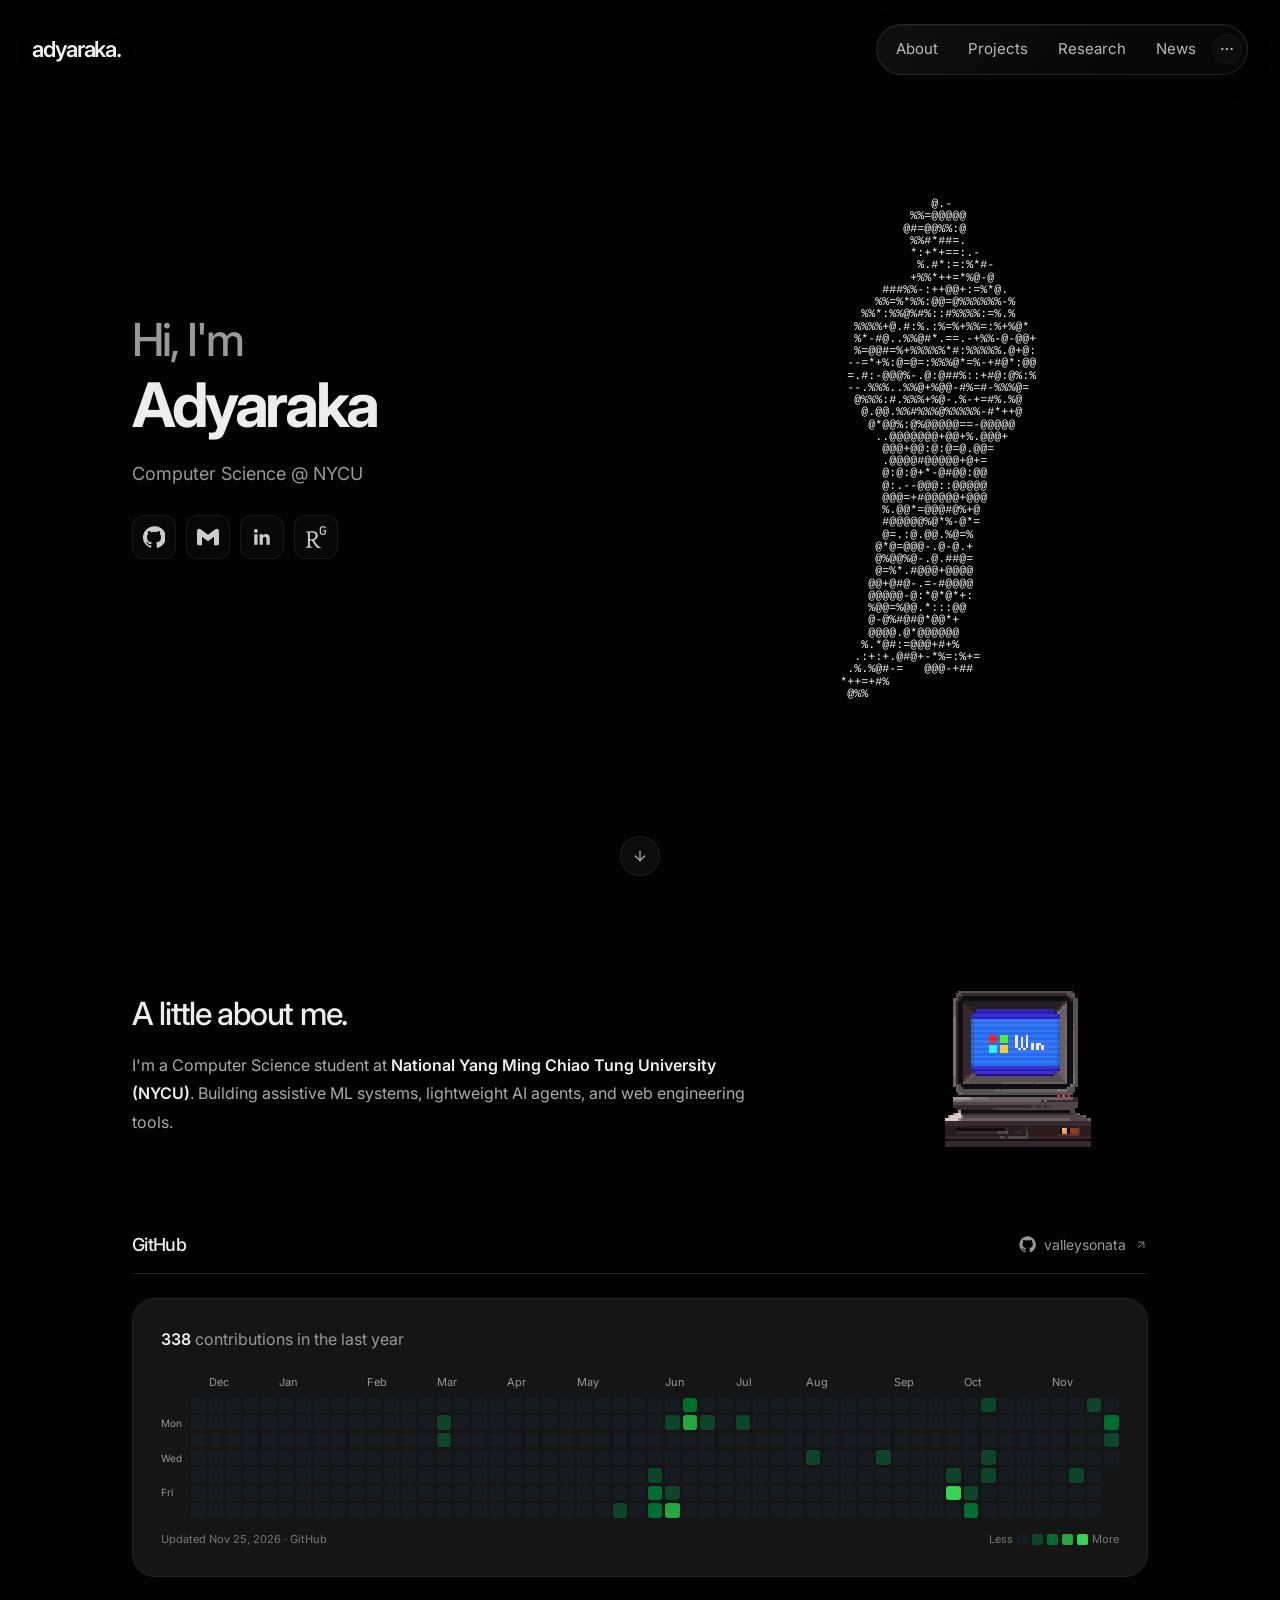
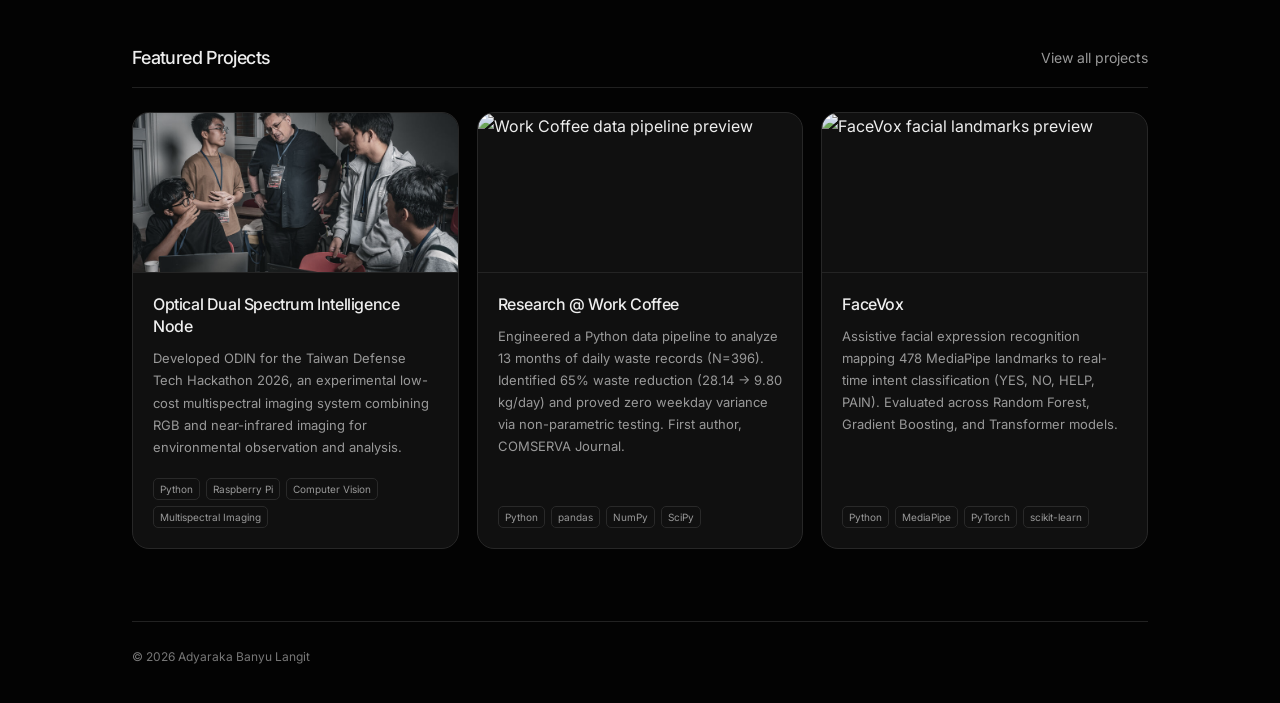
==== commit 70181509: "Update GitHub activity" ====
--- a/index.html
+++ b/index.html
@@ -526,8 +526,8 @@
     <div class="github-scroll" role="region" aria-label="GitHub contribution calendar; scroll horizontally on small screens" tabindex="0">
       <div class="github-calendar" style="--weeks:53">
         <div class="github-months" aria-hidden="true"><span style="grid-column:2">Dec</span><span style="grid-column:6">Jan</span><span style="grid-column:11">Feb</span><span style="grid-column:15">Mar</span><span style="grid-column:19">Apr</span><span style="grid-column:23">May</span><span style="grid-column:28">Jun</span><span style="grid-column:32">Jul</span><span style="grid-column:36">Aug</span><span style="grid-column:41">Sep</span><span style="grid-column:45">Oct</span><span style="grid-column:50">Nov</span></div>
-        <div class="github-body"><div class="github-weekdays" aria-hidden="true"><span>Mon</span><span>Wed</span><span>Fri</span></div><div class="github-grid" role="group" aria-label="Daily contributions; use arrow keys to explore"><button class="gh-day" type="button" tabindex="-1" data-level="0" data-date="2025-11-23" data-count="0" aria-label="0 contributions on November 23, 2025" style="grid-column:1;grid-row:1"></button><button class="gh-day" type="button" tabindex="-1" data-level="0" data-date="2025-11-24" data-count="0" aria-label="0 contributions on November 24, 2025" style="grid-column:1;grid-row:2"></button><button class="gh-day" type="button" tabindex="-1" data-level="0" data-date="2025-11-25" data-count="0" aria-label="0 contributions on November 25, 2025" style="grid-column:1;grid-row:3"></button><button class="gh-day" type="button" tabindex="-1" data-level="0" data-date="2025-11-26" data-count="0" aria-label="0 contributions on November 26, 2025" style="grid-column:1;grid-row:4"></button><button class="gh-day" type="button" tabindex="-1" data-level="0" data-date="2025-11-27" data-count="0" aria-label="0 contributions on November 27, 2025" style="grid-column:1;grid-row:5"></button><button class="gh-day" type="button" tabindex="-1" data-level="0" data-date="2025-11-28" data-count="0" aria-label="0 contributions on November 28, 2025" style="grid-column:1;grid-row:6"></button><button class="gh-day" type="button" tabindex="-1" data-level="0" data-date="2025-11-29" data-count="0" aria-label="0 contributions on November 29, 2025" style="grid-column:1;grid-row:7"></button><button class="gh-day" type="button" tabindex="-1" data-level="0" data-date="2025-11-30" data-count="0" aria-label="0 contributions on November 30, 2025" style="grid-column:2;grid-row:1"></button><button class="gh-day" type="button" tabindex="-1" data-level="0" data-date="2025-12-01" data-count="0" aria-label="0 contributions on December 1, 2025" style="grid-column:2;grid-row:2"></button><button class="gh-day" type="button" tabindex="-1" data-level="0" data-date="2025-12-02" data-count="0" aria-label="0 contributions on December 2, 2025" style="grid-column:2;grid-row:3"></button><button class="gh-day" type="button" tabindex="-1" data-level="0" data-date="2025-12-03" data-count="0" aria-label="0 contributions on December 3, 2025" style="grid-column:2;grid-row:4"></button><button class="gh-day" type="button" tabindex="-1" data-level="0" data-date="2025-12-04" data-count="0" aria-label="0 contributions on December 4, 2025" style="grid-column:2;grid-row:5"></button><button class="gh-day" type="button" tabindex="-1" data-level="0" data-date="2025-12-05" data-count="0" aria-label="0 contributions on December 5, 2025" style="grid-column:2;grid-row:6"></button><button class="gh-day" type="button" tabindex="-1" data-level="0" data-date="2025-12-06" data-count="0" aria-label="0 contributions on December 6, 2025" style="grid-column:2;grid-row:7"></button><button class="gh-day" type="button" tabindex="-1" data-level="0" data-date="2025-12-07" data-count="0" aria-label="0 contributions on December 7, 2025" style="grid-column:3;grid-row:1"></button><button class="gh-day" type="button" tabindex="-1" data-level="0" data-date="2025-12-08" data-count="0" aria-label="0 contributions on December 8, 2025" style="grid-column:3;grid-row:2"></button><button class="gh-day" type="button" tabindex="-1" data-level="0" data-date="2025-12-09" data-count="0" aria-label="0 contributions on December 9, 2025" style="grid-column:3;grid-row:3"></button><button class="gh-day" type="button" tabindex="-1" data-level="0" data-date="2025-12-10" data-count="0" aria-label="0 contributions on December 10, 2025" style="grid-column:3;grid-row:4"></button><button class="gh-day" type="button" tabindex="-1" data-level="0" data-date="2025-12-11" data-count="0" aria-label="0 contributions on December 11, 2025" style="grid-column:3;grid-row:5"></button><button class="gh-day" type="button" tabindex="-1" data-level="0" data-date="2025-12-12" data-count="0" aria-label="0 contributions on December 12, 2025" style="grid-column:3;grid-row:6"></button><button class="gh-day" type="button" tabindex="-1" data-level="0" data-date="2025-12-13" data-count="0" aria-label="0 contributions on December 13, 2025" style="grid-column:3;grid-row:7"></button><button class="gh-day" type="button" tabindex="-1" data-level="0" data-date="2025-12-14" data-count="0" aria-label="0 contributions on December 14, 2025" style="grid-column:4;grid-row:1"></button><button class="gh-day" type="button" tabindex="-1" data-level="0" data-date="2025-12-15" data-count="0" aria-label="0 contributions on December 15, 2025" style="grid-column:4;grid-row:2"></button><button class="gh-day" type="button" tabindex="-1" data-level="0" data-date="2025-12-16" data-count="0" aria-label="0 contributions on December 16, 2025" style="grid-column:4;grid-row:3"></button><button class="gh-day" type="button" tabindex="-1" data-level="0" data-date="2025-12-17" data-count="0" aria-label="0 contributions on December 17, 2025" style="grid-column:4;grid-row:4"></button><button class="gh-day" type="button" tabindex="-1" data-level="0" data-date="2025-12-18" data-count="0" aria-label="0 contributions on December 18, 2025" style="grid-column:4;grid-row:5"></button><button class="gh-day" type="button" tabindex="-1" data-level="0" data-date="2025-12-19" data-count="0" aria-label="0 contributions on December 19, 2025" style="grid-column:4;grid-row:6"></button><button class="gh-day" type="button" tabindex="-1" data-level="0" data-date="2025-12-20" data-count="0" aria-label="0 contributions on December 20, 2025" style="grid-column:4;grid-row:7"></button><button class="gh-day" type="button" tabindex="-1" data-level="0" data-date="2025-12-21" data-count="0" aria-label="0 contributions on December 21, 2025" style="grid-column:5;grid-row:1"></button><button class="gh-day" type="button" tabindex="-1" data-level="0" data-date="2025-12-22" data-count="0" aria-label="0 contributions on December 22, 2025" style="grid-column:5;grid-row:2"></button><button class="gh-day" type="button" tabindex="-1" data-level="0" data-date="2025-12-23" data-count="0" aria-label="0 contributions on December 23, 2025" style="grid-column:5;grid-row:3"></button><button class="gh-day" type="button" tabindex="-1" data-level="0" data-date="2025-12-24" data-count="0" aria-label="0 contributions on December 24, 2025" style="grid-column:5;grid-row:4"></button><button class="gh-day" type="button" tabindex="-1" data-level="0" data-date="2025-12-25" data-count="0" aria-label="0 contributions on December 25, 2025" style="grid-column:5;grid-row:5"></button><button class="gh-day" type="button" tabindex="-1" data-level="0" data-date="2025-12-26" data-count="0" aria-label="0 contributions on December 26, 2025" style="grid-column:5;grid-row:6"></button><button class="gh-day" type="button" tabindex="-1" data-level="0" data-date="2025-12-27" data-count="0" aria-label="0 contributions on December 27, 2025" style="grid-column:5;grid-row:7"></button><button class="gh-day" type="button" tabindex="-1" data-level="0" data-date="2025-12-28" data-count="0" aria-label="0 contributions on December 28, 2025" style="grid-column:6;grid-row:1"></button><button class="gh-day" type="button" tabindex="-1" data-level="0" data-date="2025-12-29" data-count="0" aria-label="0 contributions on December 29, 2025" style="grid-column:6;grid-row:2"></button><button class="gh-day" type="button" tabindex="-1" data-level="0" data-date="2025-12-30" data-count="0" aria-label="0 contributions on December 30, 2025" style="grid-column:6;grid-row:3"></button><button class="gh-day" type="button" tabindex="-1" data-level="0" data-date="2025-12-31" data-count="0" aria-label="0 contributions on December 31, 2025" style="grid-column:6;grid-row:4"></button><button class="gh-day" type="button" tabindex="-1" data-level="0" data-date="2026-01-01" data-count="0" aria-label="0 contributions on January 1, 2026" style="grid-column:6;grid-row:5"></button><button class="gh-day" type="button" tabindex="-1" data-level="0" data-date="2026-01-02" data-count="0" aria-label="0 contributions on January 2, 2026" style="grid-column:6;grid-row:6"></button><button class="gh-day" type="button" tabindex="-1" data-level="0" data-date="2026-01-03" data-count="0" aria-label="0 contributions on January 3, 2026" style="grid-column:6;grid-row:7"></button><button class="gh-day" type="button" tabindex="-1" data-level="0" data-date="2026-01-04" data-count="0" aria-label="0 contributions on January 4, 2026" style="grid-column:7;grid-row:1"></button><button class="gh-day" type="button" tabindex="-1" data-level="0" data-date="2026-01-05" data-count="0" aria-label="0 contributions on January 5, 2026" style="grid-column:7;grid-row:2"></button><button class="gh-day" type="button" tabindex="-1" data-level="0" data-date="2026-01-06" data-count="0" aria-label="0 contributions on January 6, 2026" style="grid-column:7;grid-row:3"></button><button class="gh-day" type="button" tabindex="-1" data-level="0" data-date="2026-01-07" data-count="0" aria-label="0 contributions on January 7, 2026" style="grid-column:7;grid-row:4"></button><button class="gh-day" type="button" tabindex="-1" data-level="0" data-date="2026-01-08" data-count="0" aria-label="0 contributions on January 8, 2026" style="grid-column:7;grid-row:5"></button><button class="gh-day" type="button" tabindex="-1" data-level="0" data-date="2026-01-09" data-count="0" aria-label="0 contributions on January 9, 2026" style="grid-column:7;grid-row:6"></button><button class="gh-day" type="button" tabindex="-1" data-level="0" data-date="2026-01-10" data-count="0" aria-label="0 contributions on January 10, 2026" style="grid-column:7;grid-row:7"></button><button class="gh-day" type="button" tabindex="-1" data-level="0" data-date="2026-01-11" data-count="0" aria-label="0 contributions on January 11, 2026" style="grid-column:8;grid-row:1"></button><button class="gh-day" type="button" tabindex="-1" data-level="0" data-date="2026-01-12" data-count="0" aria-label="0 contributions on January 12, 2026" style="grid-column:8;grid-row:2"></button><button class="gh-day" type="button" tabindex="-1" data-level="0" data-date="2026-01-13" data-count="0" aria-label="0 contributions on January 13, 2026" style="grid-column:8;grid-row:3"></button><button class="gh-day" type="button" tabindex="-1" data-level="0" data-date="2026-01-14" data-count="0" aria-label="0 contributions on January 14, 2026" style="grid-column:8;grid-row:4"></button><button class="gh-day" type="button" tabindex="-1" data-level="0" data-date="2026-01-15" data-count="0" aria-label="0 contributions on January 15, 2026" style="grid-column:8;grid-row:5"></button><button class="gh-day" type="button" tabindex="-1" data-level="0" data-date="2026-01-16" data-count="0" aria-label="0 contributions on January 16, 2026" style="grid-column:8;grid-row:6"></button><button class="gh-day" type="button" tabindex="-1" data-level="0" data-date="2026-01-17" data-count="0" aria-label="0 contributions on January 17, 2026" style="grid-column:8;grid-row:7"></button><button class="gh-day" type="button" tabindex="-1" data-level="0" data-date="2026-01-18" data-count="0" aria-label="0 contributions on January 18, 2026" style="grid-column:9;grid-row:1"></button><button class="gh-day" type="button" tabindex="-1" data-level="0" data-date="2026-01-19" data-count="0" aria-label="0 contributions on January 19, 2026" style="grid-column:9;grid-row:2"></button><button class="gh-day" type="button" tabindex="-1" data-level="0" data-date="2026-01-20" data-count="0" aria-label="0 contributions on January 20, 2026" style="grid-column:9;grid-row:3"></button><button class="gh-day" type="button" tabindex="-1" data-level="0" data-date="2026-01-21" data-count="0" aria-label="0 contributions on January 21, 2026" style="grid-column:9;grid-row:4"></button><button class="gh-day" type="button" tabindex="-1" data-level="0" data-date="2026-01-22" data-count="0" aria-label="0 contributions on January 22, 2026" style="grid-column:9;grid-row:5"></button><button class="gh-day" type="button" tabindex="-1" data-level="0" data-date="2026-01-23" data-count="0" aria-label="0 contributions on January 23, 2026" style="grid-column:9;grid-row:6"></button><button class="gh-day" type="button" tabindex="-1" data-level="0" data-date="2026-01-24" data-count="0" aria-label="0 contributions on January 24, 2026" style="grid-column:9;grid-row:7"></button><button class="gh-day" type="button" tabindex="-1" data-level="0" data-date="2026-01-25" data-count="0" aria-label="0 contributions on January 25, 2026" style="grid-column:10;grid-row:1"></button><button class="gh-day" type="button" tabindex="-1" data-level="0" data-date="2026-01-26" data-count="0" aria-label="0 contributions on January 26, 2026" style="grid-column:10;grid-row:2"></button><button class="gh-day" type="button" tabindex="-1" data-level="0" data-date="2026-01-27" data-count="0" aria-label="0 contributions on January 27, 2026" style="grid-column:10;grid-row:3"></button><button class="gh-day" type="button" tabindex="-1" data-level="0" data-date="2026-01-28" data-count="0" aria-label="0 contributions on January 28, 2026" style="grid-column:10;grid-row:4"></button><button class="gh-day" type="button" tabindex="-1" data-level="0" data-date="2026-01-29" data-count="0" aria-label="0 contributions on January 29, 2026" style="grid-column:10;grid-row:5"></button><button class="gh-day" type="button" tabindex="-1" data-level="0" data-date="2026-01-30" data-count="0" aria-label="0 contributions on January 30, 2026" style="grid-column:10;grid-row:6"></button><button class="gh-day" type="button" tabindex="-1" data-level="0" data-date="2026-01-31" data-count="0" aria-label="0 contributions on January 31, 2026" style="grid-column:10;grid-row:7"></button><button class="gh-day" type="button" tabindex="-1" data-level="0" data-date="2026-02-01" data-count="0" aria-label="0 contributions on February 1, 2026" style="grid-column:11;grid-row:1"></button><button class="gh-day" type="button" tabindex="-1" data-level="0" data-date="2026-02-02" data-count="0" aria-label="0 contributions on February 2, 2026" style="grid-column:11;grid-row:2"></button><button class="gh-day" type="button" tabindex="-1" data-level="0" data-date="2026-02-03" data-count="0" aria-label="0 contributions on February 3, 2026" style="grid-column:11;grid-row:3"></button><button class="gh-day" type="button" tabindex="-1" data-level="0" data-date="2026-02-04" data-count="0" aria-label="0 contributions on February 4, 2026" style="grid-column:11;grid-row:4"></button><button class="gh-day" type="button" tabindex="-1" data-level="0" data-date="2026-02-05" data-count="0" aria-label="0 contributions on February 5, 2026" style="grid-column:11;grid-row:5"></button><button class="gh-day" type="button" tabindex="-1" data-level="0" data-date="2026-02-06" data-count="0" aria-label="0 contributions on February 6, 2026" style="grid-column:11;grid-row:6"></button><button class="gh-day" type="button" tabindex="-1" data-level="0" data-date="2026-02-07" data-count="0" aria-label="0 contributions on February 7, 2026" style="grid-column:11;grid-row:7"></button><button class="gh-day" type="button" tabindex="-1" data-level="0" data-date="2026-02-08" data-count="0" aria-label="0 contributions on February 8, 2026" style="grid-column:12;grid-row:1"></button><button class="gh-day" type="button" tabindex="-1" data-level="0" data-date="2026-02-09" data-count="0" aria-label="0 contributions on February 9, 2026" style="grid-column:12;grid-row:2"></button><button class="gh-day" type="button" tabindex="-1" data-level="0" data-date="2026-02-10" data-count="0" aria-label="0 contributions on February 10, 2026" style="grid-column:12;grid-row:3"></button><button class="gh-day" type="button" tabindex="-1" data-level="0" data-date="2026-02-11" data-count="0" aria-label="0 contributions on February 11, 2026" style="grid-column:12;grid-row:4"></button><button class="gh-day" type="button" tabindex="-1" data-level="0" data-date="2026-02-12" data-count="0" aria-label="0 contributions on February 12, 2026" style="grid-column:12;grid-row:5"></button><button class="gh-day" type="button" tabindex="-1" data-level="0" data-date="2026-02-13" data-count="0" aria-label="0 contributions on February 13, 2026" style="grid-column:12;grid-row:6"></button><button class="gh-day" type="button" tabindex="-1" data-level="0" data-date="2026-02-14" data-count="0" aria-label="0 contributions on February 14, 2026" style="grid-column:12;grid-row:7"></button><button class="gh-day" type="button" tabindex="-1" data-level="0" data-date="2026-02-15" data-count="0" aria-label="0 contributions on February 15, 2026" style="grid-column:13;grid-row:1"></button><button class="gh-day" type="button" tabindex="-1" data-level="0" data-date="2026-02-16" data-count="0" aria-label="0 contributions on February 16, 2026" style="grid-column:13;grid-row:2"></button><button class="gh-day" type="button" tabindex="-1" data-level="0" data-date="2026-02-17" data-count="0" aria-label="0 contributions on February 17, 2026" style="grid-column:13;grid-row:3"></button><button class="gh-day" type="button" tabindex="-1" data-level="0" data-date="2026-02-18" data-count="0" aria-label="0 contributions on February 18, 2026" style="grid-column:13;grid-row:4"></button><button class="gh-day" type="button" tabindex="-1" data-level="0" data-date="2026-02-19" data-count="0" aria-label="0 contributions on February 19, 2026" style="grid-column:13;grid-row:5"></button><button class="gh-day" type="button" tabindex="-1" data-level="0" data-date="2026-02-20" data-count="0" aria-label="0 contributions on February 20, 2026" style="grid-column:13;grid-row:6"></button><button class="gh-day" type="button" tabindex="-1" data-level="0" data-date="2026-02-21" data-count="0" aria-label="0 contributions on February 21, 2026" style="grid-column:13;grid-row:7"></button><button class="gh-day" type="button" tabindex="-1" data-level="0" data-date="2026-02-22" data-count="0" aria-label="0 contributions on February 22, 2026" style="grid-column:14;grid-row:1"></button><button class="gh-day" type="button" tabindex="-1" data-level="0" data-date="2026-02-23" data-count="0" aria-label="0 contributions on February 23, 2026" style="grid-column:14;grid-row:2"></button><button class="gh-day" type="button" tabindex="-1" data-level="0" data-date="2026-02-24" data-count="0" aria-label="0 contributions on February 24, 2026" style="grid-column:14;grid-row:3"></button><button class="gh-day" type="button" tabindex="-1" data-level="0" data-date="2026-02-25" data-count="0" aria-label="0 contributions on February 25, 2026" style="grid-column:14;grid-row:4"></button><button class="gh-day" type="button" tabindex="-1" data-level="0" data-date="2026-02-26" data-count="0" aria-label="0 contributions on February 26, 2026" style="grid-column:14;grid-row:5"></button><button class="gh-day" type="button" tabindex="-1" data-level="0" data-date="2026-02-27" data-count="0" aria-label="0 contributions on February 27, 2026" style="grid-column:14;grid-row:6"></button><button class="gh-day" type="button" tabindex="-1" data-level="0" data-date="2026-02-28" data-count="0" aria-label="0 contributions on February 28, 2026" style="grid-column:14;grid-row:7"></button><button class="gh-day" type="button" tabindex="-1" data-level="0" data-date="2026-03-01" data-count="0" aria-label="0 contributions on March 1, 2026" style="grid-column:15;grid-row:1"></button><button class="gh-day" type="button" tabindex="-1" data-level="1" data-date="2026-03-02" data-count="3" aria-label="3 contributions on March 2, 2026" style="grid-column:15;grid-row:2"></button><button class="gh-day" type="button" tabindex="-1" data-level="1" data-date="2026-03-03" data-count="3" aria-label="3 contributions on March 3, 2026" style="grid-column:15;grid-row:3"></button><button class="gh-day" type="button" tabindex="-1" data-level="0" data-date="2026-03-04" data-count="0" aria-label="0 contributions on March 4, 2026" style="grid-column:15;grid-row:4"></button><button class="gh-day" type="button" tabindex="-1" data-level="0" data-date="2026-03-05" data-count="0" aria-label="0 contributions on March 5, 2026" style="grid-column:15;grid-row:5"></button><button class="gh-day" type="button" tabindex="-1" data-level="0" data-date="2026-03-06" data-count="0" aria-label="0 contributions on March 6, 2026" style="grid-column:15;grid-row:6"></button><button class="gh-day" type="button" tabindex="-1" data-level="0" data-date="2026-03-07" data-count="0" aria-label="0 contributions on March 7, 2026" style="grid-column:15;grid-row:7"></button><button class="gh-day" type="button" tabindex="-1" data-level="0" data-date="2026-03-08" data-count="0" aria-label="0 contributions on March 8, 2026" style="grid-column:16;grid-row:1"></button><button class="gh-day" type="button" tabindex="-1" data-level="0" data-date="2026-03-09" data-count="0" aria-label="0 contributions on March 9, 2026" style="grid-column:16;grid-row:2"></button><button class="gh-day" type="button" tabindex="-1" data-level="0" data-date="2026-03-10" data-count="0" aria-label="0 contributions on March 10, 2026" style="grid-column:16;grid-row:3"></button><button class="gh-day" type="button" tabindex="-1" data-level="0" data-date="2026-03-11" data-count="0" aria-label="0 contributions on March 11, 2026" style="grid-column:16;grid-row:4"></button><button class="gh-day" type="button" tabindex="-1" data-level="0" data-date="2026-03-12" data-count="0" aria-label="0 contributions on March 12, 2026" style="grid-column:16;grid-row:5"></button><button class="gh-day" type="button" tabindex="-1" data-level="0" data-date="2026-03-13" data-count="0" aria-label="0 contributions on March 13, 2026" style="grid-column:16;grid-row:6"></button><button class="gh-day" type="button" tabindex="-1" data-level="0" data-date="2026-03-14" data-count="0" aria-label="0 contributions on March 14, 2026" style="grid-column:16;grid-row:7"></button><button class="gh-day" type="button" tabindex="-1" data-level="0" data-date="2026-03-15" data-count="0" aria-label="0 contributions on March 15, 2026" style="grid-column:17;grid-row:1"></button><button class="gh-day" type="button" tabindex="-1" data-level="0" data-date="2026-03-16" data-count="0" aria-label="0 contributions on March 16, 2026" style="grid-column:17;grid-row:2"></button><button class="gh-day" type="button" tabindex="-1" data-level="0" data-date="2026-03-17" data-count="0" aria-label="0 contributions on March 17, 2026" style="grid-column:17;grid-row:3"></button><button class="gh-day" type="button" tabindex="-1" data-level="0" data-date="2026-03-18" data-count="0" aria-label="0 contributions on March 18, 2026" style="grid-column:17;grid-row:4"></button><button class="gh-day" type="button" tabindex="-1" data-level="0" data-date="2026-03-19" data-count="0" aria-label="0 contributions on March 19, 2026" style="grid-column:17;grid-row:5"></button><button class="gh-day" type="button" tabindex="-1" data-level="0" data-date="2026-03-20" data-count="0" aria-label="0 contributions on March 20, 2026" style="grid-column:17;grid-row:6"></button><button class="gh-day" type="button" tabindex="-1" data-level="0" data-date="2026-03-21" data-count="0" aria-label="0 contributions on March 21, 2026" style="grid-column:17;grid-row:7"></button><button class="gh-day" type="button" tabindex="-1" data-level="0" data-date="2026-03-22" data-count="0" aria-label="0 contributions on March 22, 2026" style="grid-column:18;grid-row:1"></button><button class="gh-day" type="button" tabindex="-1" data-level="0" data-date="2026-03-23" data-count="0" aria-label="0 contributions on March 23, 2026" style="grid-column:18;grid-row:2"></button><button class="gh-day" type="button" tabindex="-1" data-level="0" data-date="2026-03-24" data-count="0" aria-label="0 contributions on March 24, 2026" style="grid-column:18;grid-row:3"></button><button class="gh-day" type="button" tabindex="-1" data-level="0" data-date="2026-03-25" data-count="0" aria-label="0 contributions on March 25, 2026" style="grid-column:18;grid-row:4"></button><button class="gh-day" type="button" tabindex="-1" data-level="0" data-date="2026-03-26" data-count="0" aria-label="0 contributions on March 26, 2026" style="grid-column:18;grid-row:5"></button><button class="gh-day" type="button" tabindex="-1" data-level="0" data-date="2026-03-27" data-count="0" aria-label="0 contributions on March 27, 2026" style="grid-column:18;grid-row:6"></button><button class="gh-day" type="button" tabindex="-1" data-level="0" data-date="2026-03-28" data-count="0" aria-label="0 contributions on March 28, 2026" style="grid-column:18;grid-row:7"></button><button class="gh-day" type="button" tabindex="-1" data-level="0" data-date="2026-03-29" data-count="0" aria-label="0 contributions on March 29, 2026" style="grid-column:19;grid-row:1"></button><button class="gh-day" type="button" tabindex="-1" data-level="0" data-date="2026-03-30" data-count="0" aria-label="0 contributions on March 30, 2026" style="grid-column:19;grid-row:2"></button><button class="gh-day" type="button" tabindex="-1" data-level="0" data-date="2026-03-31" data-count="0" aria-label="0 contributions on March 31, 2026" style="grid-column:19;grid-row:3"></button><button class="gh-day" type="button" tabindex="-1" data-level="0" data-date="2026-04-01" data-count="0" aria-label="0 contributions on April 1, 2026" style="grid-column:19;grid-row:4"></button><button class="gh-day" type="button" tabindex="-1" data-level="0" data-date="2026-04-02" data-count="0" aria-label="0 contributions on April 2, 2026" style="grid-column:19;grid-row:5"></button><button class="gh-day" type="button" tabindex="-1" data-level="0" data-date="2026-04-03" data-count="0" aria-label="0 contributions on April 3, 2026" style="grid-column:19;grid-row:6"></button><button class="gh-day" type="button" tabindex="-1" data-level="0" data-date="2026-04-04" data-count="0" aria-label="0 contributions on April 4, 2026" style="grid-column:19;grid-row:7"></button><button class="gh-day" type="button" tabindex="-1" data-level="0" data-date="2026-04-05" data-count="0" aria-label="0 contributions on April 5, 2026" style="grid-column:20;grid-row:1"></button><button class="gh-day" type="button" tabindex="-1" data-level="0" data-date="2026-04-06" data-count="0" aria-label="0 contributions on April 6, 2026" style="grid-column:20;grid-row:2"></button><button class="gh-day" type="button" tabindex="-1" data-level="0" data-date="2026-04-07" data-count="0" aria-label="0 contributions on April 7, 2026" style="grid-column:20;grid-row:3"></button><button class="gh-day" type="button" tabindex="-1" data-level="0" data-date="2026-04-08" data-count="0" aria-label="0 contributions on April 8, 2026" style="grid-column:20;grid-row:4"></button><button class="gh-day" type="button" tabindex="-1" data-level="0" data-date="2026-04-09" data-count="0" aria-label="0 contributions on April 9, 2026" style="grid-column:20;grid-row:5"></button><button class="gh-day" type="button" tabindex="-1" data-level="0" data-date="2026-04-10" data-count="0" aria-label="0 contributions on April 10, 2026" style="grid-column:20;grid-row:6"></button><button class="gh-day" type="button" tabindex="-1" data-level="0" data-date="2026-04-11" data-count="0" aria-label="0 contributions on April 11, 2026" style="grid-column:20;grid-row:7"></button><button class="gh-day" type="button" tabindex="-1" data-level="0" data-date="2026-04-12" data-count="0" aria-label="0 contributions on April 12, 2026" style="grid-column:21;grid-row:1"></button><button class="gh-day" type="button" tabindex="-1" data-level="0" data-date="2026-04-13" data-count="0" aria-label="0 contributions on April 13, 2026" style="grid-column:21;grid-row:2"></button><button class="gh-day" type="button" tabindex="-1" data-level="0" data-date="2026-04-14" data-count="0" aria-label="0 contributions on April 14, 2026" style="grid-column:21;grid-row:3"></button><button class="gh-day" type="button" tabindex="-1" data-level="0" data-date="2026-04-15" data-count="0" aria-label="0 contributions on April 15, 2026" style="grid-column:21;grid-row:4"></button><button class="gh-day" type="button" tabindex="-1" data-level="0" data-date="2026-04-16" data-count="0" aria-label="0 contributions on April 16, 2026" style="grid-column:21;grid-row:5"></button><button class="gh-day" type="button" tabindex="-1" data-level="0" data-date="2026-04-17" data-count="0" aria-label="0 contributions on April 17, 2026" style="grid-column:21;grid-row:6"></button><button class="gh-day" type="button" tabindex="-1" data-level="0" data-date="2026-04-18" data-count="0" aria-label="0 contributions on April 18, 2026" style="grid-column:21;grid-row:7"></button><button class="gh-day" type="button" tabindex="-1" data-level="0" data-date="2026-04-19" data-count="0" aria-label="0 contributions on April 19, 2026" style="grid-column:22;grid-row:1"></button><button class="gh-day" type="button" tabindex="-1" data-level="0" data-date="2026-04-20" data-count="0" aria-label="0 contributions on April 20, 2026" style="grid-column:22;grid-row:2"></button><button class="gh-day" type="button" tabindex="-1" data-level="0" data-date="2026-04-21" data-count="0" aria-label="0 contributions on April 21, 2026" style="grid-column:22;grid-row:3"></button><button class="gh-day" type="button" tabindex="-1" data-level="0" data-date="2026-04-22" data-count="0" aria-label="0 contributions on April 22, 2026" style="grid-column:22;grid-row:4"></button><button class="gh-day" type="button" tabindex="-1" data-level="0" data-date="2026-04-23" data-count="0" aria-label="0 contributions on April 23, 2026" style="grid-column:22;grid-row:5"></button><button class="gh-day" type="button" tabindex="-1" data-level="0" data-date="2026-04-24" data-count="0" aria-label="0 contributions on April 24, 2026" style="grid-column:22;grid-row:6"></button><button class="gh-day" type="button" tabindex="-1" data-level="0" data-date="2026-04-25" data-count="0" aria-label="0 contributions on April 25, 2026" style="grid-column:22;grid-row:7"></button><button class="gh-day" type="button" tabindex="-1" data-level="0" data-date="2026-04-26" data-count="0" aria-label="0 contributions on April 26, 2026" style="grid-column:23;grid-row:1"></button><button class="gh-day" type="button" tabindex="-1" data-level="0" data-date="2026-04-27" data-count="0" aria-label="0 contributions on April 27, 2026" style="grid-column:23;grid-row:2"></button><button class="gh-day" type="button" tabindex="-1" data-level="0" data-date="2026-04-28" data-count="0" aria-label="0 contributions on April 28, 2026" style="grid-column:23;grid-row:3"></button><button class="gh-day" type="button" tabindex="-1" data-level="0" data-date="2026-04-29" data-count="0" aria-label="0 contributions on April 29, 2026" style="grid-column:23;grid-row:4"></button><button class="gh-day" type="button" tabindex="-1" data-level="0" data-date="2026-04-30" data-count="0" aria-label="0 contributions on April 30, 2026" style="grid-column:23;grid-row:5"></button><button class="gh-day" type="button" tabindex="-1" data-level="0" data-date="2026-05-01" data-count="0" aria-label="0 contributions on May 1, 2026" style="grid-column:23;grid-row:6"></button><button class="gh-day" type="button" tabindex="-1" data-level="0" data-date="2026-05-02" data-count="0" aria-label="0 contributions on May 2, 2026" style="grid-column:23;grid-row:7"></button><button class="gh-day" type="button" tabindex="-1" data-level="0" data-date="2026-05-03" data-count="0" aria-label="0 contributions on May 3, 2026" style="grid-column:24;grid-row:1"></button><button class="gh-day" type="button" tabindex="-1" data-level="0" data-date="2026-05-04" data-count="0" aria-label="0 contributions on May 4, 2026" style="grid-column:24;grid-row:2"></button><button class="gh-day" type="button" tabindex="-1" data-level="0" data-date="2026-05-05" data-count="0" aria-label="0 contributions on May 5, 2026" style="grid-column:24;grid-row:3"></button><button class="gh-day" type="button" tabindex="-1" data-level="0" data-date="2026-05-06" data-count="0" aria-label="0 contributions on May 6, 2026" style="grid-column:24;grid-row:4"></button><button class="gh-day" type="button" tabindex="-1" data-level="0" data-date="2026-05-07" data-count="0" aria-label="0 contributions on May 7, 2026" style="grid-column:24;grid-row:5"></button><button class="gh-day" type="button" tabindex="-1" data-level="0" data-date="2026-05-08" data-count="0" aria-label="0 contributions on May 8, 2026" style="grid-column:24;grid-row:6"></button><button class="gh-day" type="button" tabindex="-1" data-level="0" data-date="2026-05-09" data-count="0" aria-label="0 contributions on May 9, 2026" style="grid-column:24;grid-row:7"></button><button class="gh-day" type="button" tabindex="-1" data-level="0" data-date="2026-05-10" data-count="0" aria-label="0 contributions on May 10, 2026" style="grid-column:25;grid-row:1"></button><button class="gh-day" type="button" tabindex="-1" data-level="0" data-date="2026-05-11" data-count="0" aria-label="0 contributions on May 11, 2026" style="grid-column:25;grid-row:2"></button><button class="gh-day" type="button" tabindex="-1" data-level="0" data-date="2026-05-12" data-count="0" aria-label="0 contributions on May 12, 2026" style="grid-column:25;grid-row:3"></button><button class="gh-day" type="button" tabindex="-1" data-level="0" data-date="2026-05-13" data-count="0" aria-label="0 contributions on May 13, 2026" style="grid-column:25;grid-row:4"></button><button class="gh-day" type="button" tabindex="-1" data-level="0" data-date="2026-05-14" data-count="0" aria-label="0 contributions on May 14, 2026" style="grid-column:25;grid-row:5"></button><button class="gh-day" type="button" tabindex="-1" data-level="0" data-date="2026-05-15" data-count="0" aria-label="0 contributions on May 15, 2026" style="grid-column:25;grid-row:6"></button><button class="gh-day" type="button" tabindex="-1" data-level="1" data-date="2026-05-16" data-count="2" aria-label="2 contributions on May 16, 2026" style="grid-column:25;grid-row:7"></button><button class="gh-day" type="button" tabindex="-1" data-level="0" data-date="2026-05-17" data-count="0" aria-label="0 contributions on May 17, 2026" style="grid-column:26;grid-row:1"></button><button class="gh-day" type="button" tabindex="-1" data-level="0" data-date="2026-05-18" data-count="0" aria-label="0 contributions on May 18, 2026" style="grid-column:26;grid-row:2"></button><button class="gh-day" type="button" tabindex="-1" data-level="0" data-date="2026-05-19" data-count="0" aria-label="0 contributions on May 19, 2026" style="grid-column:26;grid-row:3"></button><button class="gh-day" type="button" tabindex="-1" data-level="0" data-date="2026-05-20" data-count="0" aria-label="0 contributions on May 20, 2026" style="grid-column:26;grid-row:4"></button><button class="gh-day" type="button" tabindex="-1" data-level="0" data-date="2026-05-21" data-count="0" aria-label="0 contributions on May 21, 2026" style="grid-column:26;grid-row:5"></button><button class="gh-day" type="button" tabindex="-1" data-level="0" data-date="2026-05-22" data-count="0" aria-label="0 contributions on May 22, 2026" style="grid-column:26;grid-row:6"></button><button class="gh-day" type="button" tabindex="-1" data-level="0" data-date="2026-05-23" data-count="0" aria-label="0 contributions on May 23, 2026" style="grid-column:26;grid-row:7"></button><button class="gh-day" type="button" tabindex="-1" data-level="0" data-date="2026-05-24" data-count="0" aria-label="0 contributions on May 24, 2026" style="grid-column:27;grid-row:1"></button><button class="gh-day" type="button" tabindex="-1" data-level="0" data-date="2026-05-25" data-count="0" aria-label="0 contributions on May 25, 2026" style="grid-column:27;grid-row:2"></button><button class="gh-day" type="button" tabindex="-1" data-level="0" data-date="2026-05-26" data-count="0" aria-label="0 contributions on May 26, 2026" style="grid-column:27;grid-row:3"></button><button class="gh-day" type="button" tabindex="-1" data-level="0" data-date="2026-05-27" data-count="0" aria-label="0 contributions on May 27, 2026" style="grid-column:27;grid-row:4"></button><button class="gh-day" type="button" tabindex="-1" data-level="1" data-date="2026-05-28" data-count="2" aria-label="2 contributions on May 28, 2026" style="grid-column:27;grid-row:5"></button><button class="gh-day" type="button" tabindex="-1" data-level="2" data-date="2026-05-29" data-count="21" aria-label="21 contributions on May 29, 2026" style="grid-column:27;grid-row:6"></button><button class="gh-day" type="button" tabindex="-1" data-level="2" data-date="2026-05-30" data-count="27" aria-label="27 contributions on May 30, 2026" style="grid-column:27;grid-row:7"></button><button class="gh-day" type="button" tabindex="-1" data-level="0" data-date="2026-05-31" data-count="0" aria-label="0 contributions on May 31, 2026" style="grid-column:28;grid-row:1"></button><button class="gh-day" type="button" tabindex="-1" data-level="1" data-date="2026-06-01" data-count="1" aria-label="1 contribution on June 1, 2026" style="grid-column:28;grid-row:2"></button><button class="gh-day" type="button" tabindex="-1" data-level="0" data-date="2026-06-02" data-count="0" aria-label="0 contributions on June 2, 2026" style="grid-column:28;grid-row:3"></button><button class="gh-day" type="button" tabindex="-1" data-level="0" data-date="2026-06-03" data-count="0" aria-label="0 contributions on June 3, 2026" style="grid-column:28;grid-row:4"></button><button class="gh-day" type="button" tabindex="-1" data-level="0" data-date="2026-06-04" data-count="0" aria-label="0 contributions on June 4, 2026" style="grid-column:28;grid-row:5"></button><button class="gh-day" type="button" tabindex="-1" data-level="1" data-date="2026-06-05" data-count="2" aria-label="2 contributions on June 5, 2026" style="grid-column:28;grid-row:6"></button><button class="gh-day" type="button" tabindex="-1" data-level="3" data-date="2026-06-06" data-count="31" aria-label="31 contributions on June 6, 2026" style="grid-column:28;grid-row:7"></button><button class="gh-day" type="button" tabindex="-1" data-level="2" data-date="2026-06-07" data-count="30" aria-label="30 contributions on June 7, 2026" style="grid-column:29;grid-row:1"></button><button class="gh-day" type="button" tabindex="-1" data-level="3" data-date="2026-06-08" data-count="45" aria-label="45 contributions on June 8, 2026" style="grid-column:29;grid-row:2"></button><button class="gh-day" type="button" tabindex="-1" data-level="0" data-date="2026-06-09" data-count="0" aria-label="0 contributions on June 9, 2026" style="grid-column:29;grid-row:3"></button><button class="gh-day" type="button" tabindex="-1" data-level="0" data-date="2026-06-10" data-count="0" aria-label="0 contributions on June 10, 2026" style="grid-column:29;grid-row:4"></button><button class="gh-day" type="button" tabindex="-1" data-level="0" data-date="2026-06-11" data-count="0" aria-label="0 contributions on June 11, 2026" style="grid-column:29;grid-row:5"></button><button class="gh-day" type="button" tabindex="-1" data-level="0" data-date="2026-06-12" data-count="0" aria-label="0 contributions on June 12, 2026" style="grid-column:29;grid-row:6"></button><button class="gh-day" type="button" tabindex="-1" data-level="0" data-date="2026-06-13" data-count="0" aria-label="0 contributions on June 13, 2026" style="grid-column:29;grid-row:7"></button><button class="gh-day" type="button" tabindex="-1" data-level="0" data-date="2026-06-14" data-count="0" aria-label="0 contributions on June 14, 2026" style="grid-column:30;grid-row:1"></button><button class="gh-day" type="button" tabindex="-1" data-level="1" data-date="2026-06-15" data-count="1" aria-label="1 contribution on June 15, 2026" style="grid-column:30;grid-row:2"></button><button class="gh-day" type="button" tabindex="-1" data-level="0" data-date="2026-06-16" data-count="0" aria-label="0 contributions on June 16, 2026" style="grid-column:30;grid-row:3"></button><button class="gh-day" type="button" tabindex="-1" data-level="0" data-date="2026-06-17" data-count="0" aria-label="0 contributions on June 17, 2026" style="grid-column:30;grid-row:4"></button><button class="gh-day" type="button" tabindex="-1" data-level="0" data-date="2026-06-18" data-count="0" aria-label="0 contributions on June 18, 2026" style="grid-column:30;grid-row:5"></button><button class="gh-day" type="button" tabindex="-1" data-level="0" data-date="2026-06-19" data-count="0" aria-label="0 contributions on June 19, 2026" style="grid-column:30;grid-row:6"></button><button class="gh-day" type="button" tabindex="-1" data-level="0" data-date="2026-06-20" data-count="0" aria-label="0 contributions on June 20, 2026" style="grid-column:30;grid-row:7"></button><button class="gh-day" type="button" tabindex="-1" data-level="0" data-date="2026-06-21" data-count="0" aria-label="0 contributions on June 21, 2026" style="grid-column:31;grid-row:1"></button><button class="gh-day" type="button" tabindex="-1" data-level="0" data-date="2026-06-22" data-count="0" aria-label="0 contributions on June 22, 2026" style="grid-column:31;grid-row:2"></button><button class="gh-day" type="button" tabindex="-1" data-level="0" data-date="2026-06-23" data-count="0" aria-label="0 contributions on June 23, 2026" style="grid-column:31;grid-row:3"></button><button class="gh-day" type="button" tabindex="-1" data-level="0" data-date="2026-06-24" data-count="0" aria-label="0 contributions on June 24, 2026" style="grid-column:31;grid-row:4"></button><button class="gh-day" type="button" tabindex="-1" data-level="0" data-date="2026-06-25" data-count="0" aria-label="0 contributions on June 25, 2026" style="grid-column:31;grid-row:5"></button><button class="gh-day" type="button" tabindex="-1" data-level="0" data-date="2026-06-26" data-count="0" aria-label="0 contributions on June 26, 2026" style="grid-column:31;grid-row:6"></button><button class="gh-day" type="button" tabindex="-1" data-level="0" data-date="2026-06-27" data-count="0" aria-label="0 contributions on June 27, 2026" style="grid-column:31;grid-row:7"></button><button class="gh-day" type="button" tabindex="-1" data-level="0" data-date="2026-06-28" data-count="0" aria-label="0 contributions on June 28, 2026" style="grid-column:32;grid-row:1"></button><button class="gh-day" type="button" tabindex="-1" data-level="1" data-date="2026-06-29" data-count="1" aria-label="1 contribution on June 29, 2026" style="grid-column:32;grid-row:2"></button><button class="gh-day" type="button" tabindex="-1" data-level="0" data-date="2026-06-30" data-count="0" aria-label="0 contributions on June 30, 2026" style="grid-column:32;grid-row:3"></button><button class="gh-day" type="button" tabindex="-1" data-level="0" data-date="2026-07-01" data-count="0" aria-label="0 contributions on July 1, 2026" style="grid-column:32;grid-row:4"></button><button class="gh-day" type="button" tabindex="-1" data-level="0" data-date="2026-07-02" data-count="0" aria-label="0 contributions on July 2, 2026" style="grid-column:32;grid-row:5"></button><button class="gh-day" type="button" tabindex="-1" data-level="0" data-date="2026-07-03" data-count="0" aria-label="0 contributions on July 3, 2026" style="grid-column:32;grid-row:6"></button><button class="gh-day" type="button" tabindex="-1" data-level="0" data-date="2026-07-04" data-count="0" aria-label="0 contributions on July 4, 2026" style="grid-column:32;grid-row:7"></button><button class="gh-day" type="button" tabindex="-1" data-level="0" data-date="2026-07-05" data-count="0" aria-label="0 contributions on July 5, 2026" style="grid-column:33;grid-row:1"></button><button class="gh-day" type="button" tabindex="-1" data-level="0" data-date="2026-07-06" data-count="0" aria-label="0 contributions on July 6, 2026" style="grid-column:33;grid-row:2"></button><button class="gh-day" type="button" tabindex="-1" data-level="0" data-date="2026-07-07" data-count="0" aria-label="0 contributions on July 7, 2026" style="grid-column:33;grid-row:3"></button><button class="gh-day" type="button" tabindex="-1" data-level="0" data-date="2026-07-08" data-count="0" aria-label="0 contributions on July 8, 2026" style="grid-column:33;grid-row:4"></button><button class="gh-day" type="button" tabindex="-1" data-level="0" data-date="2026-07-09" data-count="0" aria-label="0 contributions on July 9, 2026" style="grid-column:33;grid-row:5"></button><button class="gh-day" type="button" tabindex="-1" data-level="0" data-date="2026-07-10" data-count="0" aria-label="0 contributions on July 10, 2026" style="grid-column:33;grid-row:6"></button><button class="gh-day" type="button" tabindex="-1" data-level="0" data-date="2026-07-11" data-count="0" aria-label="0 contributions on July 11, 2026" style="grid-column:33;grid-row:7"></button><button class="gh-day" type="button" tabindex="-1" data-level="0" data-date="2026-07-12" data-count="0" aria-label="0 contributions on July 12, 2026" style="grid-column:34;grid-row:1"></button><button class="gh-day" type="button" tabindex="-1" data-level="0" data-date="2026-07-13" data-count="0" aria-label="0 contributions on July 13, 2026" style="grid-column:34;grid-row:2"></button><button class="gh-day" type="button" tabindex="-1" data-level="0" data-date="2026-07-14" data-count="0" aria-label="0 contributions on July 14, 2026" style="grid-column:34;grid-row:3"></button><button class="gh-day" type="button" tabindex="-1" data-level="0" data-date="2026-07-15" data-count="0" aria-label="0 contributions on July 15, 2026" style="grid-column:34;grid-row:4"></button><button class="gh-day" type="button" tabindex="-1" data-level="0" data-date="2026-07-16" data-count="0" aria-label="0 contributions on July 16, 2026" style="grid-column:34;grid-row:5"></button><button class="gh-day" type="button" tabindex="-1" data-level="0" data-date="2026-07-17" data-count="0" aria-label="0 contributions on July 17, 2026" style="grid-column:34;grid-row:6"></button><button class="gh-day" type="button" tabindex="-1" data-level="0" data-date="2026-07-18" data-count="0" aria-label="0 contributions on July 18, 2026" style="grid-column:34;grid-row:7"></button><button class="gh-day" type="button" tabindex="-1" data-level="0" data-date="2026-07-19" data-count="0" aria-label="0 contributions on July 19, 2026" style="grid-column:35;grid-row:1"></button><button class="gh-day" type="button" tabindex="-1" data-level="0" data-date="2026-07-20" data-count="0" aria-label="0 contributions on July 20, 2026" style="grid-column:35;grid-row:2"></button><button class="gh-day" type="button" tabindex="-1" data-level="0" data-date="2026-07-21" data-count="0" aria-label="0 contributions on July 21, 2026" style="grid-column:35;grid-row:3"></button><button class="gh-day" type="button" tabindex="-1" data-level="0" data-date="2026-07-22" data-count="0" aria-label="0 contributions on July 22, 2026" style="grid-column:35;grid-row:4"></button><button class="gh-day" type="button" tabindex="-1" data-level="0" data-date="2026-07-23" data-count="0" aria-label="0 contributions on July 23, 2026" style="grid-column:35;grid-row:5"></button><button class="gh-day" type="button" tabindex="-1" data-level="0" data-date="2026-07-24" data-count="0" aria-label="0 contributions on July 24, 2026" style="grid-column:35;grid-row:6"></button><button class="gh-day" type="button" tabindex="-1" data-level="0" data-date="2026-07-25" data-count="0" aria-label="0 contributions on July 25, 2026" style="grid-column:35;grid-row:7"></button><button class="gh-day" type="button" tabindex="-1" data-level="0" data-date="2026-07-26" data-count="0" aria-label="0 contributions on July 26, 2026" style="grid-column:36;grid-row:1"></button><button class="gh-day" type="button" tabindex="-1" data-level="0" data-date="2026-07-27" data-count="0" aria-label="0 contributions on July 27, 2026" style="grid-column:36;grid-row:2"></button><button class="gh-day" type="button" tabindex="-1" data-level="0" data-date="2026-07-28" data-count="0" aria-label="0 contributions on July 28, 2026" style="grid-column:36;grid-row:3"></button><button class="gh-day" type="button" tabindex="-1" data-level="1" data-date="2026-07-29" data-count="1" aria-label="1 contribution on July 29, 2026" style="grid-column:36;grid-row:4"></button><button class="gh-day" type="button" tabindex="-1" data-level="0" data-date="2026-07-30" data-count="0" aria-label="0 contributions on July 30, 2026" style="grid-column:36;grid-row:5"></button><button class="gh-day" type="button" tabindex="-1" data-level="0" data-date="2026-07-31" data-count="0" aria-label="0 contributions on July 31, 2026" style="grid-column:36;grid-row:6"></button><button class="gh-day" type="button" tabindex="-1" data-level="0" data-date="2026-08-01" data-count="0" aria-label="0 contributions on August 1, 2026" style="grid-column:36;grid-row:7"></button><button class="gh-day" type="button" tabindex="-1" data-level="0" data-date="2026-08-02" data-count="0" aria-label="0 contributions on August 2, 2026" style="grid-column:37;grid-row:1"></button><button class="gh-day" type="button" tabindex="-1" data-level="0" data-date="2026-08-03" data-count="0" aria-label="0 contributions on August 3, 2026" style="grid-column:37;grid-row:2"></button><button class="gh-day" type="button" tabindex="-1" data-level="0" data-date="2026-08-04" data-count="0" aria-label="0 contributions on August 4, 2026" style="grid-column:37;grid-row:3"></button><button class="gh-day" type="button" tabindex="-1" data-level="0" data-date="2026-08-05" data-count="0" aria-label="0 contributions on August 5, 2026" style="grid-column:37;grid-row:4"></button><button class="gh-day" type="button" tabindex="-1" data-level="0" data-date="2026-08-06" data-count="0" aria-label="0 contributions on August 6, 2026" style="grid-column:37;grid-row:5"></button><button class="gh-day" type="button" tabindex="-1" data-level="0" data-date="2026-08-07" data-count="0" aria-label="0 contributions on August 7, 2026" style="grid-column:37;grid-row:6"></button><button class="gh-day" type="button" tabindex="-1" data-level="0" data-date="2026-08-08" data-count="0" aria-label="0 contributions on August 8, 2026" style="grid-column:37;grid-row:7"></button><button class="gh-day" type="button" tabindex="-1" data-level="0" data-date="2026-08-09" data-count="0" aria-label="0 contributions on August 9, 2026" style="grid-column:38;grid-row:1"></button><button class="gh-day" type="button" tabindex="-1" data-level="0" data-date="2026-08-10" data-count="0" aria-label="0 contributions on August 10, 2026" style="grid-column:38;grid-row:2"></button><button class="gh-day" type="button" tabindex="-1" data-level="0" data-date="2026-08-11" data-count="0" aria-label="0 contributions on August 11, 2026" style="grid-column:38;grid-row:3"></button><button class="gh-day" type="button" tabindex="-1" data-level="0" data-date="2026-08-12" data-count="0" aria-label="0 contributions on August 12, 2026" style="grid-column:38;grid-row:4"></button><button class="gh-day" type="button" tabindex="-1" data-level="0" data-date="2026-08-13" data-count="0" aria-label="0 contributions on August 13, 2026" style="grid-column:38;grid-row:5"></button><button class="gh-day" type="button" tabindex="-1" data-level="0" data-date="2026-08-14" data-count="0" aria-label="0 contributions on August 14, 2026" style="grid-column:38;grid-row:6"></button><button class="gh-day" type="button" tabindex="-1" data-level="0" data-date="2026-08-15" data-count="0" aria-label="0 contributions on August 15, 2026" style="grid-column:38;grid-row:7"></button><button class="gh-day" type="button" tabindex="-1" data-level="0" data-date="2026-08-16" data-count="0" aria-label="0 contributions on August 16, 2026" style="grid-column:39;grid-row:1"></button><button class="gh-day" type="button" tabindex="-1" data-level="0" data-date="2026-08-17" data-count="0" aria-label="0 contributions on August 17, 2026" style="grid-column:39;grid-row:2"></button><button class="gh-day" type="button" tabindex="-1" data-level="0" data-date="2026-08-18" data-count="0" aria-label="0 contributions on August 18, 2026" style="grid-column:39;grid-row:3"></button><button class="gh-day" type="button" tabindex="-1" data-level="0" data-date="2026-08-19" data-count="0" aria-label="0 contributions on August 19, 2026" style="grid-column:39;grid-row:4"></button><button class="gh-day" type="button" tabindex="-1" data-level="0" data-date="2026-08-20" data-count="0" aria-label="0 contributions on August 20, 2026" style="grid-column:39;grid-row:5"></button><button class="gh-day" type="button" tabindex="-1" data-level="0" data-date="2026-08-21" data-count="0" aria-label="0 contributions on August 21, 2026" style="grid-column:39;grid-row:6"></button><button class="gh-day" type="button" tabindex="-1" data-level="0" data-date="2026-08-22" data-count="0" aria-label="0 contributions on August 22, 2026" style="grid-column:39;grid-row:7"></button><button class="gh-day" type="button" tabindex="-1" data-level="0" data-date="2026-08-23" data-count="0" aria-label="0 contributions on August 23, 2026" style="grid-column:40;grid-row:1"></button><button class="gh-day" type="button" tabindex="-1" data-level="0" data-date="2026-08-24" data-count="0" aria-label="0 contributions on August 24, 2026" style="grid-column:40;grid-row:2"></button><button class="gh-day" type="button" tabindex="-1" data-level="0" data-date="2026-08-25" data-count="0" aria-label="0 contributions on August 25, 2026" style="grid-column:40;grid-row:3"></button><button class="gh-day" type="button" tabindex="-1" data-level="1" data-date="2026-08-26" data-count="14" aria-label="14 contributions on August 26, 2026" style="grid-column:40;grid-row:4"></button><button class="gh-day" type="button" tabindex="-1" data-level="0" data-date="2026-08-27" data-count="0" aria-label="0 contributions on August 27, 2026" style="grid-column:40;grid-row:5"></button><button class="gh-day" type="button" tabindex="-1" data-level="0" data-date="2026-08-28" data-count="0" aria-label="0 contributions on August 28, 2026" style="grid-column:40;grid-row:6"></button><button class="gh-day" type="button" tabindex="-1" data-level="0" data-date="2026-08-29" data-count="0" aria-label="0 contributions on August 29, 2026" style="grid-column:40;grid-row:7"></button><button class="gh-day" type="button" tabindex="-1" data-level="0" data-date="2026-08-30" data-count="0" aria-label="0 contributions on August 30, 2026" style="grid-column:41;grid-row:1"></button><button class="gh-day" type="button" tabindex="-1" data-level="0" data-date="2026-08-31" data-count="0" aria-label="0 contributions on August 31, 2026" style="grid-column:41;grid-row:2"></button><button class="gh-day" type="button" tabindex="-1" data-level="0" data-date="2026-09-01" data-count="0" aria-label="0 contributions on September 1, 2026" style="grid-column:41;grid-row:3"></button><button class="gh-day" type="button" tabindex="-1" data-level="0" data-date="2026-09-02" data-count="0" aria-label="0 contributions on September 2, 2026" style="grid-column:41;grid-row:4"></button><button class="gh-day" type="button" tabindex="-1" data-level="0" data-date="2026-09-03" data-count="0" aria-label="0 contributions on September 3, 2026" style="grid-column:41;grid-row:5"></button><button class="gh-day" type="button" tabindex="-1" data-level="0" data-date="2026-09-04" data-count="0" aria-label="0 contributions on September 4, 2026" style="grid-column:41;grid-row:6"></button><button class="gh-day" type="button" tabindex="-1" data-level="0" data-date="2026-09-05" data-count="0" aria-label="0 contributions on September 5, 2026" style="grid-column:41;grid-row:7"></button><button class="gh-day" type="button" tabindex="-1" data-level="0" data-date="2026-09-06" data-count="0" aria-label="0 contributions on September 6, 2026" style="grid-column:42;grid-row:1"></button><button class="gh-day" type="button" tabindex="-1" data-level="0" data-date="2026-09-07" data-count="0" aria-label="0 contributions on September 7, 2026" style="grid-column:42;grid-row:2"></button><button class="gh-day" type="button" tabindex="-1" data-level="0" data-date="2026-09-08" data-count="0" aria-label="0 contributions on September 8, 2026" style="grid-column:42;grid-row:3"></button><button class="gh-day" type="button" tabindex="-1" data-level="0" data-date="2026-09-09" data-count="0" aria-label="0 contributions on September 9, 2026" style="grid-column:42;grid-row:4"></button><button class="gh-day" type="button" tabindex="-1" data-level="0" data-date="2026-09-10" data-count="0" aria-label="0 contributions on September 10, 2026" style="grid-column:42;grid-row:5"></button><button class="gh-day" type="button" tabindex="-1" data-level="0" data-date="2026-09-11" data-count="0" aria-label="0 contributions on September 11, 2026" style="grid-column:42;grid-row:6"></button><button class="gh-day" type="button" tabindex="-1" data-level="0" data-date="2026-09-12" data-count="0" aria-label="0 contributions on September 12, 2026" style="grid-column:42;grid-row:7"></button><button class="gh-day" type="button" tabindex="-1" data-level="0" data-date="2026-09-13" data-count="0" aria-label="0 contributions on September 13, 2026" style="grid-column:43;grid-row:1"></button><button class="gh-day" type="button" tabindex="-1" data-level="0" data-date="2026-09-14" data-count="0" aria-label="0 contributions on September 14, 2026" style="grid-column:43;grid-row:2"></button><button class="gh-day" type="button" tabindex="-1" data-level="0" data-date="2026-09-15" data-count="0" aria-label="0 contributions on September 15, 2026" style="grid-column:43;grid-row:3"></button><button class="gh-day" type="button" tabindex="-1" data-level="0" data-date="2026-09-16" data-count="0" aria-label="0 contributions on September 16, 2026" style="grid-column:43;grid-row:4"></button><button class="gh-day" type="button" tabindex="-1" data-level="0" data-date="2026-09-17" data-count="0" aria-label="0 contributions on September 17, 2026" style="grid-column:43;grid-row:5"></button><button class="gh-day" type="button" tabindex="-1" data-level="0" data-date="2026-09-18" data-count="0" aria-label="0 contributions on September 18, 2026" style="grid-column:43;grid-row:6"></button><button class="gh-day" type="button" tabindex="-1" data-level="0" data-date="2026-09-19" data-count="0" aria-label="0 contributions on September 19, 2026" style="grid-column:43;grid-row:7"></button><button class="gh-day" type="button" tabindex="-1" data-level="0" data-date="2026-09-20" data-count="0" aria-label="0 contributions on September 20, 2026" style="grid-column:44;grid-row:1"></button><button class="gh-day" type="button" tabindex="-1" data-level="0" data-date="2026-09-21" data-count="0" aria-label="0 contributions on September 21, 2026" style="grid-column:44;grid-row:2"></button><button class="gh-day" type="button" tabindex="-1" data-level="0" data-date="2026-09-22" data-count="0" aria-label="0 contributions on September 22, 2026" style="grid-column:44;grid-row:3"></button><button class="gh-day" type="button" tabindex="-1" data-level="0" data-date="2026-09-23" data-count="0" aria-label="0 contributions on September 23, 2026" style="grid-column:44;grid-row:4"></button><button class="gh-day" type="button" tabindex="-1" data-level="1" data-date="2026-09-24" data-count="6" aria-label="6 contributions on September 24, 2026" style="grid-column:44;grid-row:5"></button><button class="gh-day" type="button" tabindex="-1" data-level="4" data-date="2026-09-25" data-count="61" aria-label="61 contributions on September 25, 2026" style="grid-column:44;grid-row:6"></button><button class="gh-day" type="button" tabindex="-1" data-level="0" data-date="2026-09-26" data-count="0" aria-label="0 contributions on September 26, 2026" style="grid-column:44;grid-row:7"></button><button class="gh-day" type="button" tabindex="-1" data-level="0" data-date="2026-09-27" data-count="0" aria-label="0 contributions on September 27, 2026" style="grid-column:45;grid-row:1"></button><button class="gh-day" type="button" tabindex="-1" data-level="0" data-date="2026-09-28" data-count="0" aria-label="0 contributions on September 28, 2026" style="grid-column:45;grid-row:2"></button><button class="gh-day" type="button" tabindex="-1" data-level="0" data-date="2026-09-29" data-count="0" aria-label="0 contributions on September 29, 2026" style="grid-column:45;grid-row:3"></button><button class="gh-day" type="button" tabindex="-1" data-level="0" data-date="2026-09-30" data-count="0" aria-label="0 contributions on September 30, 2026" style="grid-column:45;grid-row:4"></button><button class="gh-day" type="button" tabindex="-1" data-level="0" data-date="2026-10-01" data-count="0" aria-label="0 contributions on October 1, 2026" style="grid-column:45;grid-row:5"></button><button class="gh-day" type="button" tabindex="-1" data-level="1" data-date="2026-10-02" data-count="3" aria-label="3 contributions on October 2, 2026" style="grid-column:45;grid-row:6"></button><button class="gh-day" type="button" tabindex="-1" data-level="2" data-date="2026-10-03" data-count="16" aria-label="16 contributions on October 3, 2026" style="grid-column:45;grid-row:7"></button><button class="gh-day" type="button" tabindex="-1" data-level="1" data-date="2026-10-04" data-count="2" aria-label="2 contributions on October 4, 2026" style="grid-column:46;grid-row:1"></button><button class="gh-day" type="button" tabindex="-1" data-level="0" data-date="2026-10-05" data-count="0" aria-label="0 contributions on October 5, 2026" style="grid-column:46;grid-row:2"></button><button class="gh-day" type="button" tabindex="-1" data-level="0" data-date="2026-10-06" data-count="0" aria-label="0 contributions on October 6, 2026" style="grid-column:46;grid-row:3"></button><button class="gh-day" type="button" tabindex="-1" data-level="1" data-date="2026-10-07" data-count="11" aria-label="11 contributions on October 7, 2026" style="grid-column:46;grid-row:4"></button><button class="gh-day" type="button" tabindex="-1" data-level="1" data-date="2026-10-08" data-count="13" aria-label="13 contributions on October 8, 2026" style="grid-column:46;grid-row:5"></button><button class="gh-day" type="button" tabindex="-1" data-level="0" data-date="2026-10-09" data-count="0" aria-label="0 contributions on October 9, 2026" style="grid-column:46;grid-row:6"></button><button class="gh-day" type="button" tabindex="-1" data-level="0" data-date="2026-10-10" data-count="0" aria-label="0 contributions on October 10, 2026" style="grid-column:46;grid-row:7"></button><button class="gh-day" type="button" tabindex="-1" data-level="0" data-date="2026-10-11" data-count="0" aria-label="0 contributions on October 11, 2026" style="grid-column:47;grid-row:1"></button><button class="gh-day" type="button" tabindex="-1" data-level="0" data-date="2026-10-12" data-count="0" aria-label="0 contributions on October 12, 2026" style="grid-column:47;grid-row:2"></button><button class="gh-day" type="button" tabindex="-1" data-level="0" data-date="2026-10-13" data-count="0" aria-label="0 contributions on October 13, 2026" style="grid-column:47;grid-row:3"></button><button class="gh-day" type="button" tabindex="-1" data-level="0" data-date="2026-10-14" data-count="0" aria-label="0 contributions on October 14, 2026" style="grid-column:47;grid-row:4"></button><button class="gh-day" type="button" tabindex="-1" data-level="0" data-date="2026-10-15" data-count="0" aria-label="0 contributions on October 15, 2026" style="grid-column:47;grid-row:5"></button><button class="gh-day" type="button" tabindex="-1" data-level="0" data-date="2026-10-16" data-count="0" aria-label="0 contributions on October 16, 2026" style="grid-column:47;grid-row:6"></button><button class="gh-day" type="button" tabindex="-1" data-level="0" data-date="2026-10-17" data-count="0" aria-label="0 contributions on October 17, 2026" style="grid-column:47;grid-row:7"></button><button class="gh-day" type="button" tabindex="-1" data-level="0" data-date="2026-10-18" data-count="0" aria-label="0 contributions on October 18, 2026" style="grid-column:48;grid-row:1"></button><button class="gh-day" type="button" tabindex="-1" data-level="0" data-date="2026-10-19" data-count="0" aria-label="0 contributions on October 19, 2026" style="grid-column:48;grid-row:2"></button><button class="gh-day" type="button" tabindex="-1" data-level="0" data-date="2026-10-20" data-count="0" aria-label="0 contributions on October 20, 2026" style="grid-column:48;grid-row:3"></button><button class="gh-day" type="button" tabindex="-1" data-level="0" data-date="2026-10-21" data-count="0" aria-label="0 contributions on October 21, 2026" style="grid-column:48;grid-row:4"></button><button class="gh-day" type="button" tabindex="-1" data-level="0" data-date="2026-10-22" data-count="0" aria-label="0 contributions on October 22, 2026" style="grid-column:48;grid-row:5"></button><button class="gh-day" type="button" tabindex="-1" data-level="0" data-date="2026-10-23" data-count="0" aria-label="0 contributions on October 23, 2026" style="grid-column:48;grid-row:6"></button><button class="gh-day" type="button" tabindex="-1" data-level="0" data-date="2026-10-24" data-count="0" aria-label="0 contributions on October 24, 2026" style="grid-column:48;grid-row:7"></button><button class="gh-day" type="button" tabindex="-1" data-level="0" data-date="2026-10-25" data-count="0" aria-label="0 contributions on October 25, 2026" style="grid-column:49;grid-row:1"></button><button class="gh-day" type="button" tabindex="-1" data-level="0" data-date="2026-10-26" data-count="0" aria-label="0 contributions on October 26, 2026" style="grid-column:49;grid-row:2"></button><button class="gh-day" type="button" tabindex="-1" data-level="0" data-date="2026-10-27" data-count="0" aria-label="0 contributions on October 27, 2026" style="grid-column:49;grid-row:3"></button><button class="gh-day" type="button" tabindex="-1" data-level="0" data-date="2026-10-28" data-count="0" aria-label="0 contributions on October 28, 2026" style="grid-column:49;grid-row:4"></button><button class="gh-day" type="button" tabindex="-1" data-level="0" data-date="2026-10-29" data-count="0" aria-label="0 contributions on October 29, 2026" style="grid-column:49;grid-row:5"></button><button class="gh-day" type="button" tabindex="-1" data-level="0" data-date="2026-10-30" data-count="0" aria-label="0 contributions on October 30, 2026" style="grid-column:49;grid-row:6"></button><button class="gh-day" type="button" tabindex="-1" data-level="0" data-date="2026-10-31" data-count="0" aria-label="0 contributions on October 31, 2026" style="grid-column:49;grid-row:7"></button><button class="gh-day" type="button" tabindex="-1" data-level="0" data-date="2026-11-01" data-count="0" aria-label="0 contributions on November 1, 2026" style="grid-column:50;grid-row:1"></button><button class="gh-day" type="button" tabindex="-1" data-level="0" data-date="2026-11-02" data-count="0" aria-label="0 contributions on November 2, 2026" style="grid-column:50;grid-row:2"></button><button class="gh-day" type="button" tabindex="-1" data-level="0" data-date="2026-11-03" data-count="0" aria-label="0 contributions on November 3, 2026" style="grid-column:50;grid-row:3"></button><button class="gh-day" type="button" tabindex="-1" data-level="0" data-date="2026-11-04" data-count="0" aria-label="0 contributions on November 4, 2026" style="grid-column:50;grid-row:4"></button><button class="gh-day" type="button" tabindex="-1" data-level="0" data-date="2026-11-05" data-count="0" aria-label="0 contributions on November 5, 2026" style="grid-column:50;grid-row:5"></button><button class="gh-day" type="button" tabindex="-1" data-level="0" data-date="2026-11-06" data-count="0" aria-label="0 contributions on November 6, 2026" style="grid-column:50;grid-row:6"></button><button class="gh-day" type="button" tabindex="-1" data-level="0" data-date="2026-11-07" data-count="0" aria-label="0 contributions on November 7, 2026" style="grid-column:50;grid-row:7"></button><button class="gh-day" type="button" tabindex="-1" data-level="0" data-date="2026-11-08" data-count="0" aria-label="0 contributions on November 8, 2026" style="grid-column:51;grid-row:1"></button><button class="gh-day" type="button" tabindex="-1" data-level="0" data-date="2026-11-09" data-count="0" aria-label="0 contributions on November 9, 2026" style="grid-column:51;grid-row:2"></button><button class="gh-day" type="button" tabindex="-1" data-level="0" data-date="2026-11-10" data-count="0" aria-label="0 contributions on November 10, 2026" style="grid-column:51;grid-row:3"></button><button class="gh-day" type="button" tabindex="-1" data-level="0" data-date="2026-11-11" data-count="0" aria-label="0 contributions on November 11, 2026" style="grid-column:51;grid-row:4"></button><button class="gh-day" type="button" tabindex="-1" data-level="1" data-date="2026-11-12" data-count="9" aria-label="9 contributions on November 12, 2026" style="grid-column:51;grid-row:5"></button><button class="gh-day" type="button" tabindex="-1" data-level="0" data-date="2026-11-13" data-count="0" aria-label="0 contributions on November 13, 2026" style="grid-column:51;grid-row:6"></button><button class="gh-day" type="button" tabindex="-1" data-level="0" data-date="2026-11-14" data-count="0" aria-label="0 contributions on November 14, 2026" style="grid-column:51;grid-row:7"></button><button class="gh-day" type="button" tabindex="-1" data-level="1" data-date="2026-11-15" data-count="8" aria-label="8 contributions on November 15, 2026" style="grid-column:52;grid-row:1"></button><button class="gh-day" type="button" tabindex="-1" data-level="0" data-date="2026-11-16" data-count="0" aria-label="0 contributions on November 16, 2026" style="grid-column:52;grid-row:2"></button><button class="gh-day" type="button" tabindex="-1" data-level="0" data-date="2026-11-17" data-count="0" aria-label="0 contributions on November 17, 2026" style="grid-column:52;grid-row:3"></button><button class="gh-day" type="button" tabindex="-1" data-level="0" data-date="2026-11-18" data-count="0" aria-label="0 contributions on November 18, 2026" style="grid-column:52;grid-row:4"></button><button class="gh-day" type="button" tabindex="-1" data-level="0" data-date="2026-11-19" data-count="0" aria-label="0 contributions on November 19, 2026" style="grid-column:52;grid-row:5"></button><button class="gh-day" type="button" tabindex="-1" data-level="0" data-date="2026-11-20" data-count="0" aria-label="0 contributions on November 20, 2026" style="grid-column:52;grid-row:6"></button><button class="gh-day" type="button" tabindex="-1" data-level="0" data-date="2026-11-21" data-count="0" aria-label="0 contributions on November 21, 2026" style="grid-column:52;grid-row:7"></button><button class="gh-day" type="button" tabindex="-1" data-level="0" data-date="2026-11-22" data-count="0" aria-label="0 contributions on November 22, 2026" style="grid-column:53;grid-row:1"></button><button class="gh-day" type="button" tabindex="-1" data-level="2" data-date="2026-11-23" data-count="24" aria-label="24 contributions on November 23, 2026" style="grid-column:53;grid-row:2"></button><button class="gh-day" type="button" tabindex="0" data-level="1" data-date="2026-11-24" data-count="1" aria-label="1 contribution on November 24, 2026" style="grid-column:53;grid-row:3"></button></div></div>
-        <div class="github-meta"><span>Updated <time datetime="2026-11-24">Nov 24, 2026</time> · GitHub</span><span class="github-legend" aria-label="Less to more contributions">Less <i></i><i></i><i></i><i></i><i></i> More</span></div>
+        <div class="github-body"><div class="github-weekdays" aria-hidden="true"><span>Mon</span><span>Wed</span><span>Fri</span></div><div class="github-grid" role="group" aria-label="Daily contributions; use arrow keys to explore"><button class="gh-day" type="button" tabindex="-1" data-level="0" data-date="2025-11-23" data-count="0" aria-label="0 contributions on November 23, 2025" style="grid-column:1;grid-row:1"></button><button class="gh-day" type="button" tabindex="-1" data-level="0" data-date="2025-11-24" data-count="0" aria-label="0 contributions on November 24, 2025" style="grid-column:1;grid-row:2"></button><button class="gh-day" type="button" tabindex="-1" data-level="0" data-date="2025-11-25" data-count="0" aria-label="0 contributions on November 25, 2025" style="grid-column:1;grid-row:3"></button><button class="gh-day" type="button" tabindex="-1" data-level="0" data-date="2025-11-26" data-count="0" aria-label="0 contributions on November 26, 2025" style="grid-column:1;grid-row:4"></button><button class="gh-day" type="button" tabindex="-1" data-level="0" data-date="2025-11-27" data-count="0" aria-label="0 contributions on November 27, 2025" style="grid-column:1;grid-row:5"></button><button class="gh-day" type="button" tabindex="-1" data-level="0" data-date="2025-11-28" data-count="0" aria-label="0 contributions on November 28, 2025" style="grid-column:1;grid-row:6"></button><button class="gh-day" type="button" tabindex="-1" data-level="0" data-date="2025-11-29" data-count="0" aria-label="0 contributions on November 29, 2025" style="grid-column:1;grid-row:7"></button><button class="gh-day" type="button" tabindex="-1" data-level="0" data-date="2025-11-30" data-count="0" aria-label="0 contributions on November 30, 2025" style="grid-column:2;grid-row:1"></button><button class="gh-day" type="button" tabindex="-1" data-level="0" data-date="2025-12-01" data-count="0" aria-label="0 contributions on December 1, 2025" style="grid-column:2;grid-row:2"></button><button class="gh-day" type="button" tabindex="-1" data-level="0" data-date="2025-12-02" data-count="0" aria-label="0 contributions on December 2, 2025" style="grid-column:2;grid-row:3"></button><button class="gh-day" type="button" tabindex="-1" data-level="0" data-date="2025-12-03" data-count="0" aria-label="0 contributions on December 3, 2025" style="grid-column:2;grid-row:4"></button><button class="gh-day" type="button" tabindex="-1" data-level="0" data-date="2025-12-04" data-count="0" aria-label="0 contributions on December 4, 2025" style="grid-column:2;grid-row:5"></button><button class="gh-day" type="button" tabindex="-1" data-level="0" data-date="2025-12-05" data-count="0" aria-label="0 contributions on December 5, 2025" style="grid-column:2;grid-row:6"></button><button class="gh-day" type="button" tabindex="-1" data-level="0" data-date="2025-12-06" data-count="0" aria-label="0 contributions on December 6, 2025" style="grid-column:2;grid-row:7"></button><button class="gh-day" type="button" tabindex="-1" data-level="0" data-date="2025-12-07" data-count="0" aria-label="0 contributions on December 7, 2025" style="grid-column:3;grid-row:1"></button><button class="gh-day" type="button" tabindex="-1" data-level="0" data-date="2025-12-08" data-count="0" aria-label="0 contributions on December 8, 2025" style="grid-column:3;grid-row:2"></button><button class="gh-day" type="button" tabindex="-1" data-level="0" data-date="2025-12-09" data-count="0" aria-label="0 contributions on December 9, 2025" style="grid-column:3;grid-row:3"></button><button class="gh-day" type="button" tabindex="-1" data-level="0" data-date="2025-12-10" data-count="0" aria-label="0 contributions on December 10, 2025" style="grid-column:3;grid-row:4"></button><button class="gh-day" type="button" tabindex="-1" data-level="0" data-date="2025-12-11" data-count="0" aria-label="0 contributions on December 11, 2025" style="grid-column:3;grid-row:5"></button><button class="gh-day" type="button" tabindex="-1" data-level="0" data-date="2025-12-12" data-count="0" aria-label="0 contributions on December 12, 2025" style="grid-column:3;grid-row:6"></button><button class="gh-day" type="button" tabindex="-1" data-level="0" data-date="2025-12-13" data-count="0" aria-label="0 contributions on December 13, 2025" style="grid-column:3;grid-row:7"></button><button class="gh-day" type="button" tabindex="-1" data-level="0" data-date="2025-12-14" data-count="0" aria-label="0 contributions on December 14, 2025" style="grid-column:4;grid-row:1"></button><button class="gh-day" type="button" tabindex="-1" data-level="0" data-date="2025-12-15" data-count="0" aria-label="0 contributions on December 15, 2025" style="grid-column:4;grid-row:2"></button><button class="gh-day" type="button" tabindex="-1" data-level="0" data-date="2025-12-16" data-count="0" aria-label="0 contributions on December 16, 2025" style="grid-column:4;grid-row:3"></button><button class="gh-day" type="button" tabindex="-1" data-level="0" data-date="2025-12-17" data-count="0" aria-label="0 contributions on December 17, 2025" style="grid-column:4;grid-row:4"></button><button class="gh-day" type="button" tabindex="-1" data-level="0" data-date="2025-12-18" data-count="0" aria-label="0 contributions on December 18, 2025" style="grid-column:4;grid-row:5"></button><button class="gh-day" type="button" tabindex="-1" data-level="0" data-date="2025-12-19" data-count="0" aria-label="0 contributions on December 19, 2025" style="grid-column:4;grid-row:6"></button><button class="gh-day" type="button" tabindex="-1" data-level="0" data-date="2025-12-20" data-count="0" aria-label="0 contributions on December 20, 2025" style="grid-column:4;grid-row:7"></button><button class="gh-day" type="button" tabindex="-1" data-level="0" data-date="2025-12-21" data-count="0" aria-label="0 contributions on December 21, 2025" style="grid-column:5;grid-row:1"></button><button class="gh-day" type="button" tabindex="-1" data-level="0" data-date="2025-12-22" data-count="0" aria-label="0 contributions on December 22, 2025" style="grid-column:5;grid-row:2"></button><button class="gh-day" type="button" tabindex="-1" data-level="0" data-date="2025-12-23" data-count="0" aria-label="0 contributions on December 23, 2025" style="grid-column:5;grid-row:3"></button><button class="gh-day" type="button" tabindex="-1" data-level="0" data-date="2025-12-24" data-count="0" aria-label="0 contributions on December 24, 2025" style="grid-column:5;grid-row:4"></button><button class="gh-day" type="button" tabindex="-1" data-level="0" data-date="2025-12-25" data-count="0" aria-label="0 contributions on December 25, 2025" style="grid-column:5;grid-row:5"></button><button class="gh-day" type="button" tabindex="-1" data-level="0" data-date="2025-12-26" data-count="0" aria-label="0 contributions on December 26, 2025" style="grid-column:5;grid-row:6"></button><button class="gh-day" type="button" tabindex="-1" data-level="0" data-date="2025-12-27" data-count="0" aria-label="0 contributions on December 27, 2025" style="grid-column:5;grid-row:7"></button><button class="gh-day" type="button" tabindex="-1" data-level="0" data-date="2025-12-28" data-count="0" aria-label="0 contributions on December 28, 2025" style="grid-column:6;grid-row:1"></button><button class="gh-day" type="button" tabindex="-1" data-level="0" data-date="2025-12-29" data-count="0" aria-label="0 contributions on December 29, 2025" style="grid-column:6;grid-row:2"></button><button class="gh-day" type="button" tabindex="-1" data-level="0" data-date="2025-12-30" data-count="0" aria-label="0 contributions on December 30, 2025" style="grid-column:6;grid-row:3"></button><button class="gh-day" type="button" tabindex="-1" data-level="0" data-date="2025-12-31" data-count="0" aria-label="0 contributions on December 31, 2025" style="grid-column:6;grid-row:4"></button><button class="gh-day" type="button" tabindex="-1" data-level="0" data-date="2026-01-01" data-count="0" aria-label="0 contributions on January 1, 2026" style="grid-column:6;grid-row:5"></button><button class="gh-day" type="button" tabindex="-1" data-level="0" data-date="2026-01-02" data-count="0" aria-label="0 contributions on January 2, 2026" style="grid-column:6;grid-row:6"></button><button class="gh-day" type="button" tabindex="-1" data-level="0" data-date="2026-01-03" data-count="0" aria-label="0 contributions on January 3, 2026" style="grid-column:6;grid-row:7"></button><button class="gh-day" type="button" tabindex="-1" data-level="0" data-date="2026-01-04" data-count="0" aria-label="0 contributions on January 4, 2026" style="grid-column:7;grid-row:1"></button><button class="gh-day" type="button" tabindex="-1" data-level="0" data-date="2026-01-05" data-count="0" aria-label="0 contributions on January 5, 2026" style="grid-column:7;grid-row:2"></button><button class="gh-day" type="button" tabindex="-1" data-level="0" data-date="2026-01-06" data-count="0" aria-label="0 contributions on January 6, 2026" style="grid-column:7;grid-row:3"></button><button class="gh-day" type="button" tabindex="-1" data-level="0" data-date="2026-01-07" data-count="0" aria-label="0 contributions on January 7, 2026" style="grid-column:7;grid-row:4"></button><button class="gh-day" type="button" tabindex="-1" data-level="0" data-date="2026-01-08" data-count="0" aria-label="0 contributions on January 8, 2026" style="grid-column:7;grid-row:5"></button><button class="gh-day" type="button" tabindex="-1" data-level="0" data-date="2026-01-09" data-count="0" aria-label="0 contributions on January 9, 2026" style="grid-column:7;grid-row:6"></button><button class="gh-day" type="button" tabindex="-1" data-level="0" data-date="2026-01-10" data-count="0" aria-label="0 contributions on January 10, 2026" style="grid-column:7;grid-row:7"></button><button class="gh-day" type="button" tabindex="-1" data-level="0" data-date="2026-01-11" data-count="0" aria-label="0 contributions on January 11, 2026" style="grid-column:8;grid-row:1"></button><button class="gh-day" type="button" tabindex="-1" data-level="0" data-date="2026-01-12" data-count="0" aria-label="0 contributions on January 12, 2026" style="grid-column:8;grid-row:2"></button><button class="gh-day" type="button" tabindex="-1" data-level="0" data-date="2026-01-13" data-count="0" aria-label="0 contributions on January 13, 2026" style="grid-column:8;grid-row:3"></button><button class="gh-day" type="button" tabindex="-1" data-level="0" data-date="2026-01-14" data-count="0" aria-label="0 contributions on January 14, 2026" style="grid-column:8;grid-row:4"></button><button class="gh-day" type="button" tabindex="-1" data-level="0" data-date="2026-01-15" data-count="0" aria-label="0 contributions on January 15, 2026" style="grid-column:8;grid-row:5"></button><button class="gh-day" type="button" tabindex="-1" data-level="0" data-date="2026-01-16" data-count="0" aria-label="0 contributions on January 16, 2026" style="grid-column:8;grid-row:6"></button><button class="gh-day" type="button" tabindex="-1" data-level="0" data-date="2026-01-17" data-count="0" aria-label="0 contributions on January 17, 2026" style="grid-column:8;grid-row:7"></button><button class="gh-day" type="button" tabindex="-1" data-level="0" data-date="2026-01-18" data-count="0" aria-label="0 contributions on January 18, 2026" style="grid-column:9;grid-row:1"></button><button class="gh-day" type="button" tabindex="-1" data-level="0" data-date="2026-01-19" data-count="0" aria-label="0 contributions on January 19, 2026" style="grid-column:9;grid-row:2"></button><button class="gh-day" type="button" tabindex="-1" data-level="0" data-date="2026-01-20" data-count="0" aria-label="0 contributions on January 20, 2026" style="grid-column:9;grid-row:3"></button><button class="gh-day" type="button" tabindex="-1" data-level="0" data-date="2026-01-21" data-count="0" aria-label="0 contributions on January 21, 2026" style="grid-column:9;grid-row:4"></button><button class="gh-day" type="button" tabindex="-1" data-level="0" data-date="2026-01-22" data-count="0" aria-label="0 contributions on January 22, 2026" style="grid-column:9;grid-row:5"></button><button class="gh-day" type="button" tabindex="-1" data-level="0" data-date="2026-01-23" data-count="0" aria-label="0 contributions on January 23, 2026" style="grid-column:9;grid-row:6"></button><button class="gh-day" type="button" tabindex="-1" data-level="0" data-date="2026-01-24" data-count="0" aria-label="0 contributions on January 24, 2026" style="grid-column:9;grid-row:7"></button><button class="gh-day" type="button" tabindex="-1" data-level="0" data-date="2026-01-25" data-count="0" aria-label="0 contributions on January 25, 2026" style="grid-column:10;grid-row:1"></button><button class="gh-day" type="button" tabindex="-1" data-level="0" data-date="2026-01-26" data-count="0" aria-label="0 contributions on January 26, 2026" style="grid-column:10;grid-row:2"></button><button class="gh-day" type="button" tabindex="-1" data-level="0" data-date="2026-01-27" data-count="0" aria-label="0 contributions on January 27, 2026" style="grid-column:10;grid-row:3"></button><button class="gh-day" type="button" tabindex="-1" data-level="0" data-date="2026-01-28" data-count="0" aria-label="0 contributions on January 28, 2026" style="grid-column:10;grid-row:4"></button><button class="gh-day" type="button" tabindex="-1" data-level="0" data-date="2026-01-29" data-count="0" aria-label="0 contributions on January 29, 2026" style="grid-column:10;grid-row:5"></button><button class="gh-day" type="button" tabindex="-1" data-level="0" data-date="2026-01-30" data-count="0" aria-label="0 contributions on January 30, 2026" style="grid-column:10;grid-row:6"></button><button class="gh-day" type="button" tabindex="-1" data-level="0" data-date="2026-01-31" data-count="0" aria-label="0 contributions on January 31, 2026" style="grid-column:10;grid-row:7"></button><button class="gh-day" type="button" tabindex="-1" data-level="0" data-date="2026-02-01" data-count="0" aria-label="0 contributions on February 1, 2026" style="grid-column:11;grid-row:1"></button><button class="gh-day" type="button" tabindex="-1" data-level="0" data-date="2026-02-02" data-count="0" aria-label="0 contributions on February 2, 2026" style="grid-column:11;grid-row:2"></button><button class="gh-day" type="button" tabindex="-1" data-level="0" data-date="2026-02-03" data-count="0" aria-label="0 contributions on February 3, 2026" style="grid-column:11;grid-row:3"></button><button class="gh-day" type="button" tabindex="-1" data-level="0" data-date="2026-02-04" data-count="0" aria-label="0 contributions on February 4, 2026" style="grid-column:11;grid-row:4"></button><button class="gh-day" type="button" tabindex="-1" data-level="0" data-date="2026-02-05" data-count="0" aria-label="0 contributions on February 5, 2026" style="grid-column:11;grid-row:5"></button><button class="gh-day" type="button" tabindex="-1" data-level="0" data-date="2026-02-06" data-count="0" aria-label="0 contributions on February 6, 2026" style="grid-column:11;grid-row:6"></button><button class="gh-day" type="button" tabindex="-1" data-level="0" data-date="2026-02-07" data-count="0" aria-label="0 contributions on February 7, 2026" style="grid-column:11;grid-row:7"></button><button class="gh-day" type="button" tabindex="-1" data-level="0" data-date="2026-02-08" data-count="0" aria-label="0 contributions on February 8, 2026" style="grid-column:12;grid-row:1"></button><button class="gh-day" type="button" tabindex="-1" data-level="0" data-date="2026-02-09" data-count="0" aria-label="0 contributions on February 9, 2026" style="grid-column:12;grid-row:2"></button><button class="gh-day" type="button" tabindex="-1" data-level="0" data-date="2026-02-10" data-count="0" aria-label="0 contributions on February 10, 2026" style="grid-column:12;grid-row:3"></button><button class="gh-day" type="button" tabindex="-1" data-level="0" data-date="2026-02-11" data-count="0" aria-label="0 contributions on February 11, 2026" style="grid-column:12;grid-row:4"></button><button class="gh-day" type="button" tabindex="-1" data-level="0" data-date="2026-02-12" data-count="0" aria-label="0 contributions on February 12, 2026" style="grid-column:12;grid-row:5"></button><button class="gh-day" type="button" tabindex="-1" data-level="0" data-date="2026-02-13" data-count="0" aria-label="0 contributions on February 13, 2026" style="grid-column:12;grid-row:6"></button><button class="gh-day" type="button" tabindex="-1" data-level="0" data-date="2026-02-14" data-count="0" aria-label="0 contributions on February 14, 2026" style="grid-column:12;grid-row:7"></button><button class="gh-day" type="button" tabindex="-1" data-level="0" data-date="2026-02-15" data-count="0" aria-label="0 contributions on February 15, 2026" style="grid-column:13;grid-row:1"></button><button class="gh-day" type="button" tabindex="-1" data-level="0" data-date="2026-02-16" data-count="0" aria-label="0 contributions on February 16, 2026" style="grid-column:13;grid-row:2"></button><button class="gh-day" type="button" tabindex="-1" data-level="0" data-date="2026-02-17" data-count="0" aria-label="0 contributions on February 17, 2026" style="grid-column:13;grid-row:3"></button><button class="gh-day" type="button" tabindex="-1" data-level="0" data-date="2026-02-18" data-count="0" aria-label="0 contributions on February 18, 2026" style="grid-column:13;grid-row:4"></button><button class="gh-day" type="button" tabindex="-1" data-level="0" data-date="2026-02-19" data-count="0" aria-label="0 contributions on February 19, 2026" style="grid-column:13;grid-row:5"></button><button class="gh-day" type="button" tabindex="-1" data-level="0" data-date="2026-02-20" data-count="0" aria-label="0 contributions on February 20, 2026" style="grid-column:13;grid-row:6"></button><button class="gh-day" type="button" tabindex="-1" data-level="0" data-date="2026-02-21" data-count="0" aria-label="0 contributions on February 21, 2026" style="grid-column:13;grid-row:7"></button><button class="gh-day" type="button" tabindex="-1" data-level="0" data-date="2026-02-22" data-count="0" aria-label="0 contributions on February 22, 2026" style="grid-column:14;grid-row:1"></button><button class="gh-day" type="button" tabindex="-1" data-level="0" data-date="2026-02-23" data-count="0" aria-label="0 contributions on February 23, 2026" style="grid-column:14;grid-row:2"></button><button class="gh-day" type="button" tabindex="-1" data-level="0" data-date="2026-02-24" data-count="0" aria-label="0 contributions on February 24, 2026" style="grid-column:14;grid-row:3"></button><button class="gh-day" type="button" tabindex="-1" data-level="0" data-date="2026-02-25" data-count="0" aria-label="0 contributions on February 25, 2026" style="grid-column:14;grid-row:4"></button><button class="gh-day" type="button" tabindex="-1" data-level="0" data-date="2026-02-26" data-count="0" aria-label="0 contributions on February 26, 2026" style="grid-column:14;grid-row:5"></button><button class="gh-day" type="button" tabindex="-1" data-level="0" data-date="2026-02-27" data-count="0" aria-label="0 contributions on February 27, 2026" style="grid-column:14;grid-row:6"></button><button class="gh-day" type="button" tabindex="-1" data-level="0" data-date="2026-02-28" data-count="0" aria-label="0 contributions on February 28, 2026" style="grid-column:14;grid-row:7"></button><button class="gh-day" type="button" tabindex="-1" data-level="0" data-date="2026-03-01" data-count="0" aria-label="0 contributions on March 1, 2026" style="grid-column:15;grid-row:1"></button><button class="gh-day" type="button" tabindex="-1" data-level="1" data-date="2026-03-02" data-count="3" aria-label="3 contributions on March 2, 2026" style="grid-column:15;grid-row:2"></button><button class="gh-day" type="button" tabindex="-1" data-level="1" data-date="2026-03-03" data-count="3" aria-label="3 contributions on March 3, 2026" style="grid-column:15;grid-row:3"></button><button class="gh-day" type="button" tabindex="-1" data-level="0" data-date="2026-03-04" data-count="0" aria-label="0 contributions on March 4, 2026" style="grid-column:15;grid-row:4"></button><button class="gh-day" type="button" tabindex="-1" data-level="0" data-date="2026-03-05" data-count="0" aria-label="0 contributions on March 5, 2026" style="grid-column:15;grid-row:5"></button><button class="gh-day" type="button" tabindex="-1" data-level="0" data-date="2026-03-06" data-count="0" aria-label="0 contributions on March 6, 2026" style="grid-column:15;grid-row:6"></button><button class="gh-day" type="button" tabindex="-1" data-level="0" data-date="2026-03-07" data-count="0" aria-label="0 contributions on March 7, 2026" style="grid-column:15;grid-row:7"></button><button class="gh-day" type="button" tabindex="-1" data-level="0" data-date="2026-03-08" data-count="0" aria-label="0 contributions on March 8, 2026" style="grid-column:16;grid-row:1"></button><button class="gh-day" type="button" tabindex="-1" data-level="0" data-date="2026-03-09" data-count="0" aria-label="0 contributions on March 9, 2026" style="grid-column:16;grid-row:2"></button><button class="gh-day" type="button" tabindex="-1" data-level="0" data-date="2026-03-10" data-count="0" aria-label="0 contributions on March 10, 2026" style="grid-column:16;grid-row:3"></button><button class="gh-day" type="button" tabindex="-1" data-level="0" data-date="2026-03-11" data-count="0" aria-label="0 contributions on March 11, 2026" style="grid-column:16;grid-row:4"></button><button class="gh-day" type="button" tabindex="-1" data-level="0" data-date="2026-03-12" data-count="0" aria-label="0 contributions on March 12, 2026" style="grid-column:16;grid-row:5"></button><button class="gh-day" type="button" tabindex="-1" data-level="0" data-date="2026-03-13" data-count="0" aria-label="0 contributions on March 13, 2026" style="grid-column:16;grid-row:6"></button><button class="gh-day" type="button" tabindex="-1" data-level="0" data-date="2026-03-14" data-count="0" aria-label="0 contributions on March 14, 2026" style="grid-column:16;grid-row:7"></button><button class="gh-day" type="button" tabindex="-1" data-level="0" data-date="2026-03-15" data-count="0" aria-label="0 contributions on March 15, 2026" style="grid-column:17;grid-row:1"></button><button class="gh-day" type="button" tabindex="-1" data-level="0" data-date="2026-03-16" data-count="0" aria-label="0 contributions on March 16, 2026" style="grid-column:17;grid-row:2"></button><button class="gh-day" type="button" tabindex="-1" data-level="0" data-date="2026-03-17" data-count="0" aria-label="0 contributions on March 17, 2026" style="grid-column:17;grid-row:3"></button><button class="gh-day" type="button" tabindex="-1" data-level="0" data-date="2026-03-18" data-count="0" aria-label="0 contributions on March 18, 2026" style="grid-column:17;grid-row:4"></button><button class="gh-day" type="button" tabindex="-1" data-level="0" data-date="2026-03-19" data-count="0" aria-label="0 contributions on March 19, 2026" style="grid-column:17;grid-row:5"></button><button class="gh-day" type="button" tabindex="-1" data-level="0" data-date="2026-03-20" data-count="0" aria-label="0 contributions on March 20, 2026" style="grid-column:17;grid-row:6"></button><button class="gh-day" type="button" tabindex="-1" data-level="0" data-date="2026-03-21" data-count="0" aria-label="0 contributions on March 21, 2026" style="grid-column:17;grid-row:7"></button><button class="gh-day" type="button" tabindex="-1" data-level="0" data-date="2026-03-22" data-count="0" aria-label="0 contributions on March 22, 2026" style="grid-column:18;grid-row:1"></button><button class="gh-day" type="button" tabindex="-1" data-level="0" data-date="2026-03-23" data-count="0" aria-label="0 contributions on March 23, 2026" style="grid-column:18;grid-row:2"></button><button class="gh-day" type="button" tabindex="-1" data-level="0" data-date="2026-03-24" data-count="0" aria-label="0 contributions on March 24, 2026" style="grid-column:18;grid-row:3"></button><button class="gh-day" type="button" tabindex="-1" data-level="0" data-date="2026-03-25" data-count="0" aria-label="0 contributions on March 25, 2026" style="grid-column:18;grid-row:4"></button><button class="gh-day" type="button" tabindex="-1" data-level="0" data-date="2026-03-26" data-count="0" aria-label="0 contributions on March 26, 2026" style="grid-column:18;grid-row:5"></button><button class="gh-day" type="button" tabindex="-1" data-level="0" data-date="2026-03-27" data-count="0" aria-label="0 contributions on March 27, 2026" style="grid-column:18;grid-row:6"></button><button class="gh-day" type="button" tabindex="-1" data-level="0" data-date="2026-03-28" data-count="0" aria-label="0 contributions on March 28, 2026" style="grid-column:18;grid-row:7"></button><button class="gh-day" type="button" tabindex="-1" data-level="0" data-date="2026-03-29" data-count="0" aria-label="0 contributions on March 29, 2026" style="grid-column:19;grid-row:1"></button><button class="gh-day" type="button" tabindex="-1" data-level="0" data-date="2026-03-30" data-count="0" aria-label="0 contributions on March 30, 2026" style="grid-column:19;grid-row:2"></button><button class="gh-day" type="button" tabindex="-1" data-level="0" data-date="2026-03-31" data-count="0" aria-label="0 contributions on March 31, 2026" style="grid-column:19;grid-row:3"></button><button class="gh-day" type="button" tabindex="-1" data-level="0" data-date="2026-04-01" data-count="0" aria-label="0 contributions on April 1, 2026" style="grid-column:19;grid-row:4"></button><button class="gh-day" type="button" tabindex="-1" data-level="0" data-date="2026-04-02" data-count="0" aria-label="0 contributions on April 2, 2026" style="grid-column:19;grid-row:5"></button><button class="gh-day" type="button" tabindex="-1" data-level="0" data-date="2026-04-03" data-count="0" aria-label="0 contributions on April 3, 2026" style="grid-column:19;grid-row:6"></button><button class="gh-day" type="button" tabindex="-1" data-level="0" data-date="2026-04-04" data-count="0" aria-label="0 contributions on April 4, 2026" style="grid-column:19;grid-row:7"></button><button class="gh-day" type="button" tabindex="-1" data-level="0" data-date="2026-04-05" data-count="0" aria-label="0 contributions on April 5, 2026" style="grid-column:20;grid-row:1"></button><button class="gh-day" type="button" tabindex="-1" data-level="0" data-date="2026-04-06" data-count="0" aria-label="0 contributions on April 6, 2026" style="grid-column:20;grid-row:2"></button><button class="gh-day" type="button" tabindex="-1" data-level="0" data-date="2026-04-07" data-count="0" aria-label="0 contributions on April 7, 2026" style="grid-column:20;grid-row:3"></button><button class="gh-day" type="button" tabindex="-1" data-level="0" data-date="2026-04-08" data-count="0" aria-label="0 contributions on April 8, 2026" style="grid-column:20;grid-row:4"></button><button class="gh-day" type="button" tabindex="-1" data-level="0" data-date="2026-04-09" data-count="0" aria-label="0 contributions on April 9, 2026" style="grid-column:20;grid-row:5"></button><button class="gh-day" type="button" tabindex="-1" data-level="0" data-date="2026-04-10" data-count="0" aria-label="0 contributions on April 10, 2026" style="grid-column:20;grid-row:6"></button><button class="gh-day" type="button" tabindex="-1" data-level="0" data-date="2026-04-11" data-count="0" aria-label="0 contributions on April 11, 2026" style="grid-column:20;grid-row:7"></button><button class="gh-day" type="button" tabindex="-1" data-level="0" data-date="2026-04-12" data-count="0" aria-label="0 contributions on April 12, 2026" style="grid-column:21;grid-row:1"></button><button class="gh-day" type="button" tabindex="-1" data-level="0" data-date="2026-04-13" data-count="0" aria-label="0 contributions on April 13, 2026" style="grid-column:21;grid-row:2"></button><button class="gh-day" type="button" tabindex="-1" data-level="0" data-date="2026-04-14" data-count="0" aria-label="0 contributions on April 14, 2026" style="grid-column:21;grid-row:3"></button><button class="gh-day" type="button" tabindex="-1" data-level="0" data-date="2026-04-15" data-count="0" aria-label="0 contributions on April 15, 2026" style="grid-column:21;grid-row:4"></button><button class="gh-day" type="button" tabindex="-1" data-level="0" data-date="2026-04-16" data-count="0" aria-label="0 contributions on April 16, 2026" style="grid-column:21;grid-row:5"></button><button class="gh-day" type="button" tabindex="-1" data-level="0" data-date="2026-04-17" data-count="0" aria-label="0 contributions on April 17, 2026" style="grid-column:21;grid-row:6"></button><button class="gh-day" type="button" tabindex="-1" data-level="0" data-date="2026-04-18" data-count="0" aria-label="0 contributions on April 18, 2026" style="grid-column:21;grid-row:7"></button><button class="gh-day" type="button" tabindex="-1" data-level="0" data-date="2026-04-19" data-count="0" aria-label="0 contributions on April 19, 2026" style="grid-column:22;grid-row:1"></button><button class="gh-day" type="button" tabindex="-1" data-level="0" data-date="2026-04-20" data-count="0" aria-label="0 contributions on April 20, 2026" style="grid-column:22;grid-row:2"></button><button class="gh-day" type="button" tabindex="-1" data-level="0" data-date="2026-04-21" data-count="0" aria-label="0 contributions on April 21, 2026" style="grid-column:22;grid-row:3"></button><button class="gh-day" type="button" tabindex="-1" data-level="0" data-date="2026-04-22" data-count="0" aria-label="0 contributions on April 22, 2026" style="grid-column:22;grid-row:4"></button><button class="gh-day" type="button" tabindex="-1" data-level="0" data-date="2026-04-23" data-count="0" aria-label="0 contributions on April 23, 2026" style="grid-column:22;grid-row:5"></button><button class="gh-day" type="button" tabindex="-1" data-level="0" data-date="2026-04-24" data-count="0" aria-label="0 contributions on April 24, 2026" style="grid-column:22;grid-row:6"></button><button class="gh-day" type="button" tabindex="-1" data-level="0" data-date="2026-04-25" data-count="0" aria-label="0 contributions on April 25, 2026" style="grid-column:22;grid-row:7"></button><button class="gh-day" type="button" tabindex="-1" data-level="0" data-date="2026-04-26" data-count="0" aria-label="0 contributions on April 26, 2026" style="grid-column:23;grid-row:1"></button><button class="gh-day" type="button" tabindex="-1" data-level="0" data-date="2026-04-27" data-count="0" aria-label="0 contributions on April 27, 2026" style="grid-column:23;grid-row:2"></button><button class="gh-day" type="button" tabindex="-1" data-level="0" data-date="2026-04-28" data-count="0" aria-label="0 contributions on April 28, 2026" style="grid-column:23;grid-row:3"></button><button class="gh-day" type="button" tabindex="-1" data-level="0" data-date="2026-04-29" data-count="0" aria-label="0 contributions on April 29, 2026" style="grid-column:23;grid-row:4"></button><button class="gh-day" type="button" tabindex="-1" data-level="0" data-date="2026-04-30" data-count="0" aria-label="0 contributions on April 30, 2026" style="grid-column:23;grid-row:5"></button><button class="gh-day" type="button" tabindex="-1" data-level="0" data-date="2026-05-01" data-count="0" aria-label="0 contributions on May 1, 2026" style="grid-column:23;grid-row:6"></button><button class="gh-day" type="button" tabindex="-1" data-level="0" data-date="2026-05-02" data-count="0" aria-label="0 contributions on May 2, 2026" style="grid-column:23;grid-row:7"></button><button class="gh-day" type="button" tabindex="-1" data-level="0" data-date="2026-05-03" data-count="0" aria-label="0 contributions on May 3, 2026" style="grid-column:24;grid-row:1"></button><button class="gh-day" type="button" tabindex="-1" data-level="0" data-date="2026-05-04" data-count="0" aria-label="0 contributions on May 4, 2026" style="grid-column:24;grid-row:2"></button><button class="gh-day" type="button" tabindex="-1" data-level="0" data-date="2026-05-05" data-count="0" aria-label="0 contributions on May 5, 2026" style="grid-column:24;grid-row:3"></button><button class="gh-day" type="button" tabindex="-1" data-level="0" data-date="2026-05-06" data-count="0" aria-label="0 contributions on May 6, 2026" style="grid-column:24;grid-row:4"></button><button class="gh-day" type="button" tabindex="-1" data-level="0" data-date="2026-05-07" data-count="0" aria-label="0 contributions on May 7, 2026" style="grid-column:24;grid-row:5"></button><button class="gh-day" type="button" tabindex="-1" data-level="0" data-date="2026-05-08" data-count="0" aria-label="0 contributions on May 8, 2026" style="grid-column:24;grid-row:6"></button><button class="gh-day" type="button" tabindex="-1" data-level="0" data-date="2026-05-09" data-count="0" aria-label="0 contributions on May 9, 2026" style="grid-column:24;grid-row:7"></button><button class="gh-day" type="button" tabindex="-1" data-level="0" data-date="2026-05-10" data-count="0" aria-label="0 contributions on May 10, 2026" style="grid-column:25;grid-row:1"></button><button class="gh-day" type="button" tabindex="-1" data-level="0" data-date="2026-05-11" data-count="0" aria-label="0 contributions on May 11, 2026" style="grid-column:25;grid-row:2"></button><button class="gh-day" type="button" tabindex="-1" data-level="0" data-date="2026-05-12" data-count="0" aria-label="0 contributions on May 12, 2026" style="grid-column:25;grid-row:3"></button><button class="gh-day" type="button" tabindex="-1" data-level="0" data-date="2026-05-13" data-count="0" aria-label="0 contributions on May 13, 2026" style="grid-column:25;grid-row:4"></button><button class="gh-day" type="button" tabindex="-1" data-level="0" data-date="2026-05-14" data-count="0" aria-label="0 contributions on May 14, 2026" style="grid-column:25;grid-row:5"></button><button class="gh-day" type="button" tabindex="-1" data-level="0" data-date="2026-05-15" data-count="0" aria-label="0 contributions on May 15, 2026" style="grid-column:25;grid-row:6"></button><button class="gh-day" type="button" tabindex="-1" data-level="1" data-date="2026-05-16" data-count="2" aria-label="2 contributions on May 16, 2026" style="grid-column:25;grid-row:7"></button><button class="gh-day" type="button" tabindex="-1" data-level="0" data-date="2026-05-17" data-count="0" aria-label="0 contributions on May 17, 2026" style="grid-column:26;grid-row:1"></button><button class="gh-day" type="button" tabindex="-1" data-level="0" data-date="2026-05-18" data-count="0" aria-label="0 contributions on May 18, 2026" style="grid-column:26;grid-row:2"></button><button class="gh-day" type="button" tabindex="-1" data-level="0" data-date="2026-05-19" data-count="0" aria-label="0 contributions on May 19, 2026" style="grid-column:26;grid-row:3"></button><button class="gh-day" type="button" tabindex="-1" data-level="0" data-date="2026-05-20" data-count="0" aria-label="0 contributions on May 20, 2026" style="grid-column:26;grid-row:4"></button><button class="gh-day" type="button" tabindex="-1" data-level="0" data-date="2026-05-21" data-count="0" aria-label="0 contributions on May 21, 2026" style="grid-column:26;grid-row:5"></button><button class="gh-day" type="button" tabindex="-1" data-level="0" data-date="2026-05-22" data-count="0" aria-label="0 contributions on May 22, 2026" style="grid-column:26;grid-row:6"></button><button class="gh-day" type="button" tabindex="-1" data-level="0" data-date="2026-05-23" data-count="0" aria-label="0 contributions on May 23, 2026" style="grid-column:26;grid-row:7"></button><button class="gh-day" type="button" tabindex="-1" data-level="0" data-date="2026-05-24" data-count="0" aria-label="0 contributions on May 24, 2026" style="grid-column:27;grid-row:1"></button><button class="gh-day" type="button" tabindex="-1" data-level="0" data-date="2026-05-25" data-count="0" aria-label="0 contributions on May 25, 2026" style="grid-column:27;grid-row:2"></button><button class="gh-day" type="button" tabindex="-1" data-level="0" data-date="2026-05-26" data-count="0" aria-label="0 contributions on May 26, 2026" style="grid-column:27;grid-row:3"></button><button class="gh-day" type="button" tabindex="-1" data-level="0" data-date="2026-05-27" data-count="0" aria-label="0 contributions on May 27, 2026" style="grid-column:27;grid-row:4"></button><button class="gh-day" type="button" tabindex="-1" data-level="1" data-date="2026-05-28" data-count="2" aria-label="2 contributions on May 28, 2026" style="grid-column:27;grid-row:5"></button><button class="gh-day" type="button" tabindex="-1" data-level="2" data-date="2026-05-29" data-count="21" aria-label="21 contributions on May 29, 2026" style="grid-column:27;grid-row:6"></button><button class="gh-day" type="button" tabindex="-1" data-level="2" data-date="2026-05-30" data-count="27" aria-label="27 contributions on May 30, 2026" style="grid-column:27;grid-row:7"></button><button class="gh-day" type="button" tabindex="-1" data-level="0" data-date="2026-05-31" data-count="0" aria-label="0 contributions on May 31, 2026" style="grid-column:28;grid-row:1"></button><button class="gh-day" type="button" tabindex="-1" data-level="1" data-date="2026-06-01" data-count="1" aria-label="1 contribution on June 1, 2026" style="grid-column:28;grid-row:2"></button><button class="gh-day" type="button" tabindex="-1" data-level="0" data-date="2026-06-02" data-count="0" aria-label="0 contributions on June 2, 2026" style="grid-column:28;grid-row:3"></button><button class="gh-day" type="button" tabindex="-1" data-level="0" data-date="2026-06-03" data-count="0" aria-label="0 contributions on June 3, 2026" style="grid-column:28;grid-row:4"></button><button class="gh-day" type="button" tabindex="-1" data-level="0" data-date="2026-06-04" data-count="0" aria-label="0 contributions on June 4, 2026" style="grid-column:28;grid-row:5"></button><button class="gh-day" type="button" tabindex="-1" data-level="1" data-date="2026-06-05" data-count="2" aria-label="2 contributions on June 5, 2026" style="grid-column:28;grid-row:6"></button><button class="gh-day" type="button" tabindex="-1" data-level="3" data-date="2026-06-06" data-count="31" aria-label="31 contributions on June 6, 2026" style="grid-column:28;grid-row:7"></button><button class="gh-day" type="button" tabindex="-1" data-level="2" data-date="2026-06-07" data-count="30" aria-label="30 contributions on June 7, 2026" style="grid-column:29;grid-row:1"></button><button class="gh-day" type="button" tabindex="-1" data-level="3" data-date="2026-06-08" data-count="45" aria-label="45 contributions on June 8, 2026" style="grid-column:29;grid-row:2"></button><button class="gh-day" type="button" tabindex="-1" data-level="0" data-date="2026-06-09" data-count="0" aria-label="0 contributions on June 9, 2026" style="grid-column:29;grid-row:3"></button><button class="gh-day" type="button" tabindex="-1" data-level="0" data-date="2026-06-10" data-count="0" aria-label="0 contributions on June 10, 2026" style="grid-column:29;grid-row:4"></button><button class="gh-day" type="button" tabindex="-1" data-level="0" data-date="2026-06-11" data-count="0" aria-label="0 contributions on June 11, 2026" style="grid-column:29;grid-row:5"></button><button class="gh-day" type="button" tabindex="-1" data-level="0" data-date="2026-06-12" data-count="0" aria-label="0 contributions on June 12, 2026" style="grid-column:29;grid-row:6"></button><button class="gh-day" type="button" tabindex="-1" data-level="0" data-date="2026-06-13" data-count="0" aria-label="0 contributions on June 13, 2026" style="grid-column:29;grid-row:7"></button><button class="gh-day" type="button" tabindex="-1" data-level="0" data-date="2026-06-14" data-count="0" aria-label="0 contributions on June 14, 2026" style="grid-column:30;grid-row:1"></button><button class="gh-day" type="button" tabindex="-1" data-level="1" data-date="2026-06-15" data-count="1" aria-label="1 contribution on June 15, 2026" style="grid-column:30;grid-row:2"></button><button class="gh-day" type="button" tabindex="-1" data-level="0" data-date="2026-06-16" data-count="0" aria-label="0 contributions on June 16, 2026" style="grid-column:30;grid-row:3"></button><button class="gh-day" type="button" tabindex="-1" data-level="0" data-date="2026-06-17" data-count="0" aria-label="0 contributions on June 17, 2026" style="grid-column:30;grid-row:4"></button><button class="gh-day" type="button" tabindex="-1" data-level="0" data-date="2026-06-18" data-count="0" aria-label="0 contributions on June 18, 2026" style="grid-column:30;grid-row:5"></button><button class="gh-day" type="button" tabindex="-1" data-level="0" data-date="2026-06-19" data-count="0" aria-label="0 contributions on June 19, 2026" style="grid-column:30;grid-row:6"></button><button class="gh-day" type="button" tabindex="-1" data-level="0" data-date="2026-06-20" data-count="0" aria-label="0 contributions on June 20, 2026" style="grid-column:30;grid-row:7"></button><button class="gh-day" type="button" tabindex="-1" data-level="0" data-date="2026-06-21" data-count="0" aria-label="0 contributions on June 21, 2026" style="grid-column:31;grid-row:1"></button><button class="gh-day" type="button" tabindex="-1" data-level="0" data-date="2026-06-22" data-count="0" aria-label="0 contributions on June 22, 2026" style="grid-column:31;grid-row:2"></button><button class="gh-day" type="button" tabindex="-1" data-level="0" data-date="2026-06-23" data-count="0" aria-label="0 contributions on June 23, 2026" style="grid-column:31;grid-row:3"></button><button class="gh-day" type="button" tabindex="-1" data-level="0" data-date="2026-06-24" data-count="0" aria-label="0 contributions on June 24, 2026" style="grid-column:31;grid-row:4"></button><button class="gh-day" type="button" tabindex="-1" data-level="0" data-date="2026-06-25" data-count="0" aria-label="0 contributions on June 25, 2026" style="grid-column:31;grid-row:5"></button><button class="gh-day" type="button" tabindex="-1" data-level="0" data-date="2026-06-26" data-count="0" aria-label="0 contributions on June 26, 2026" style="grid-column:31;grid-row:6"></button><button class="gh-day" type="button" tabindex="-1" data-level="0" data-date="2026-06-27" data-count="0" aria-label="0 contributions on June 27, 2026" style="grid-column:31;grid-row:7"></button><button class="gh-day" type="button" tabindex="-1" data-level="0" data-date="2026-06-28" data-count="0" aria-label="0 contributions on June 28, 2026" style="grid-column:32;grid-row:1"></button><button class="gh-day" type="button" tabindex="-1" data-level="1" data-date="2026-06-29" data-count="1" aria-label="1 contribution on June 29, 2026" style="grid-column:32;grid-row:2"></button><button class="gh-day" type="button" tabindex="-1" data-level="0" data-date="2026-06-30" data-count="0" aria-label="0 contributions on June 30, 2026" style="grid-column:32;grid-row:3"></button><button class="gh-day" type="button" tabindex="-1" data-level="0" data-date="2026-07-01" data-count="0" aria-label="0 contributions on July 1, 2026" style="grid-column:32;grid-row:4"></button><button class="gh-day" type="button" tabindex="-1" data-level="0" data-date="2026-07-02" data-count="0" aria-label="0 contributions on July 2, 2026" style="grid-column:32;grid-row:5"></button><button class="gh-day" type="button" tabindex="-1" data-level="0" data-date="2026-07-03" data-count="0" aria-label="0 contributions on July 3, 2026" style="grid-column:32;grid-row:6"></button><button class="gh-day" type="button" tabindex="-1" data-level="0" data-date="2026-07-04" data-count="0" aria-label="0 contributions on July 4, 2026" style="grid-column:32;grid-row:7"></button><button class="gh-day" type="button" tabindex="-1" data-level="0" data-date="2026-07-05" data-count="0" aria-label="0 contributions on July 5, 2026" style="grid-column:33;grid-row:1"></button><button class="gh-day" type="button" tabindex="-1" data-level="0" data-date="2026-07-06" data-count="0" aria-label="0 contributions on July 6, 2026" style="grid-column:33;grid-row:2"></button><button class="gh-day" type="button" tabindex="-1" data-level="0" data-date="2026-07-07" data-count="0" aria-label="0 contributions on July 7, 2026" style="grid-column:33;grid-row:3"></button><button class="gh-day" type="button" tabindex="-1" data-level="0" data-date="2026-07-08" data-count="0" aria-label="0 contributions on July 8, 2026" style="grid-column:33;grid-row:4"></button><button class="gh-day" type="button" tabindex="-1" data-level="0" data-date="2026-07-09" data-count="0" aria-label="0 contributions on July 9, 2026" style="grid-column:33;grid-row:5"></button><button class="gh-day" type="button" tabindex="-1" data-level="0" data-date="2026-07-10" data-count="0" aria-label="0 contributions on July 10, 2026" style="grid-column:33;grid-row:6"></button><button class="gh-day" type="button" tabindex="-1" data-level="0" data-date="2026-07-11" data-count="0" aria-label="0 contributions on July 11, 2026" style="grid-column:33;grid-row:7"></button><button class="gh-day" type="button" tabindex="-1" data-level="0" data-date="2026-07-12" data-count="0" aria-label="0 contributions on July 12, 2026" style="grid-column:34;grid-row:1"></button><button class="gh-day" type="button" tabindex="-1" data-level="0" data-date="2026-07-13" data-count="0" aria-label="0 contributions on July 13, 2026" style="grid-column:34;grid-row:2"></button><button class="gh-day" type="button" tabindex="-1" data-level="0" data-date="2026-07-14" data-count="0" aria-label="0 contributions on July 14, 2026" style="grid-column:34;grid-row:3"></button><button class="gh-day" type="button" tabindex="-1" data-level="0" data-date="2026-07-15" data-count="0" aria-label="0 contributions on July 15, 2026" style="grid-column:34;grid-row:4"></button><button class="gh-day" type="button" tabindex="-1" data-level="0" data-date="2026-07-16" data-count="0" aria-label="0 contributions on July 16, 2026" style="grid-column:34;grid-row:5"></button><button class="gh-day" type="button" tabindex="-1" data-level="0" data-date="2026-07-17" data-count="0" aria-label="0 contributions on July 17, 2026" style="grid-column:34;grid-row:6"></button><button class="gh-day" type="button" tabindex="-1" data-level="0" data-date="2026-07-18" data-count="0" aria-label="0 contributions on July 18, 2026" style="grid-column:34;grid-row:7"></button><button class="gh-day" type="button" tabindex="-1" data-level="0" data-date="2026-07-19" data-count="0" aria-label="0 contributions on July 19, 2026" style="grid-column:35;grid-row:1"></button><button class="gh-day" type="button" tabindex="-1" data-level="0" data-date="2026-07-20" data-count="0" aria-label="0 contributions on July 20, 2026" style="grid-column:35;grid-row:2"></button><button class="gh-day" type="button" tabindex="-1" data-level="0" data-date="2026-07-21" data-count="0" aria-label="0 contributions on July 21, 2026" style="grid-column:35;grid-row:3"></button><button class="gh-day" type="button" tabindex="-1" data-level="0" data-date="2026-07-22" data-count="0" aria-label="0 contributions on July 22, 2026" style="grid-column:35;grid-row:4"></button><button class="gh-day" type="button" tabindex="-1" data-level="0" data-date="2026-07-23" data-count="0" aria-label="0 contributions on July 23, 2026" style="grid-column:35;grid-row:5"></button><button class="gh-day" type="button" tabindex="-1" data-level="0" data-date="2026-07-24" data-count="0" aria-label="0 contributions on July 24, 2026" style="grid-column:35;grid-row:6"></button><button class="gh-day" type="button" tabindex="-1" data-level="0" data-date="2026-07-25" data-count="0" aria-label="0 contributions on July 25, 2026" style="grid-column:35;grid-row:7"></button><button class="gh-day" type="button" tabindex="-1" data-level="0" data-date="2026-07-26" data-count="0" aria-label="0 contributions on July 26, 2026" style="grid-column:36;grid-row:1"></button><button class="gh-day" type="button" tabindex="-1" data-level="0" data-date="2026-07-27" data-count="0" aria-label="0 contributions on July 27, 2026" style="grid-column:36;grid-row:2"></button><button class="gh-day" type="button" tabindex="-1" data-level="0" data-date="2026-07-28" data-count="0" aria-label="0 contributions on July 28, 2026" style="grid-column:36;grid-row:3"></button><button class="gh-day" type="button" tabindex="-1" data-level="1" data-date="2026-07-29" data-count="1" aria-label="1 contribution on July 29, 2026" style="grid-column:36;grid-row:4"></button><button class="gh-day" type="button" tabindex="-1" data-level="0" data-date="2026-07-30" data-count="0" aria-label="0 contributions on July 30, 2026" style="grid-column:36;grid-row:5"></button><button class="gh-day" type="button" tabindex="-1" data-level="0" data-date="2026-07-31" data-count="0" aria-label="0 contributions on July 31, 2026" style="grid-column:36;grid-row:6"></button><button class="gh-day" type="button" tabindex="-1" data-level="0" data-date="2026-08-01" data-count="0" aria-label="0 contributions on August 1, 2026" style="grid-column:36;grid-row:7"></button><button class="gh-day" type="button" tabindex="-1" data-level="0" data-date="2026-08-02" data-count="0" aria-label="0 contributions on August 2, 2026" style="grid-column:37;grid-row:1"></button><button class="gh-day" type="button" tabindex="-1" data-level="0" data-date="2026-08-03" data-count="0" aria-label="0 contributions on August 3, 2026" style="grid-column:37;grid-row:2"></button><button class="gh-day" type="button" tabindex="-1" data-level="0" data-date="2026-08-04" data-count="0" aria-label="0 contributions on August 4, 2026" style="grid-column:37;grid-row:3"></button><button class="gh-day" type="button" tabindex="-1" data-level="0" data-date="2026-08-05" data-count="0" aria-label="0 contributions on August 5, 2026" style="grid-column:37;grid-row:4"></button><button class="gh-day" type="button" tabindex="-1" data-level="0" data-date="2026-08-06" data-count="0" aria-label="0 contributions on August 6, 2026" style="grid-column:37;grid-row:5"></button><button class="gh-day" type="button" tabindex="-1" data-level="0" data-date="2026-08-07" data-count="0" aria-label="0 contributions on August 7, 2026" style="grid-column:37;grid-row:6"></button><button class="gh-day" type="button" tabindex="-1" data-level="0" data-date="2026-08-08" data-count="0" aria-label="0 contributions on August 8, 2026" style="grid-column:37;grid-row:7"></button><button class="gh-day" type="button" tabindex="-1" data-level="0" data-date="2026-08-09" data-count="0" aria-label="0 contributions on August 9, 2026" style="grid-column:38;grid-row:1"></button><button class="gh-day" type="button" tabindex="-1" data-level="0" data-date="2026-08-10" data-count="0" aria-label="0 contributions on August 10, 2026" style="grid-column:38;grid-row:2"></button><button class="gh-day" type="button" tabindex="-1" data-level="0" data-date="2026-08-11" data-count="0" aria-label="0 contributions on August 11, 2026" style="grid-column:38;grid-row:3"></button><button class="gh-day" type="button" tabindex="-1" data-level="0" data-date="2026-08-12" data-count="0" aria-label="0 contributions on August 12, 2026" style="grid-column:38;grid-row:4"></button><button class="gh-day" type="button" tabindex="-1" data-level="0" data-date="2026-08-13" data-count="0" aria-label="0 contributions on August 13, 2026" style="grid-column:38;grid-row:5"></button><button class="gh-day" type="button" tabindex="-1" data-level="0" data-date="2026-08-14" data-count="0" aria-label="0 contributions on August 14, 2026" style="grid-column:38;grid-row:6"></button><button class="gh-day" type="button" tabindex="-1" data-level="0" data-date="2026-08-15" data-count="0" aria-label="0 contributions on August 15, 2026" style="grid-column:38;grid-row:7"></button><button class="gh-day" type="button" tabindex="-1" data-level="0" data-date="2026-08-16" data-count="0" aria-label="0 contributions on August 16, 2026" style="grid-column:39;grid-row:1"></button><button class="gh-day" type="button" tabindex="-1" data-level="0" data-date="2026-08-17" data-count="0" aria-label="0 contributions on August 17, 2026" style="grid-column:39;grid-row:2"></button><button class="gh-day" type="button" tabindex="-1" data-level="0" data-date="2026-08-18" data-count="0" aria-label="0 contributions on August 18, 2026" style="grid-column:39;grid-row:3"></button><button class="gh-day" type="button" tabindex="-1" data-level="0" data-date="2026-08-19" data-count="0" aria-label="0 contributions on August 19, 2026" style="grid-column:39;grid-row:4"></button><button class="gh-day" type="button" tabindex="-1" data-level="0" data-date="2026-08-20" data-count="0" aria-label="0 contributions on August 20, 2026" style="grid-column:39;grid-row:5"></button><button class="gh-day" type="button" tabindex="-1" data-level="0" data-date="2026-08-21" data-count="0" aria-label="0 contributions on August 21, 2026" style="grid-column:39;grid-row:6"></button><button class="gh-day" type="button" tabindex="-1" data-level="0" data-date="2026-08-22" data-count="0" aria-label="0 contributions on August 22, 2026" style="grid-column:39;grid-row:7"></button><button class="gh-day" type="button" tabindex="-1" data-level="0" data-date="2026-08-23" data-count="0" aria-label="0 contributions on August 23, 2026" style="grid-column:40;grid-row:1"></button><button class="gh-day" type="button" tabindex="-1" data-level="0" data-date="2026-08-24" data-count="0" aria-label="0 contributions on August 24, 2026" style="grid-column:40;grid-row:2"></button><button class="gh-day" type="button" tabindex="-1" data-level="0" data-date="2026-08-25" data-count="0" aria-label="0 contributions on August 25, 2026" style="grid-column:40;grid-row:3"></button><button class="gh-day" type="button" tabindex="-1" data-level="1" data-date="2026-08-26" data-count="14" aria-label="14 contributions on August 26, 2026" style="grid-column:40;grid-row:4"></button><button class="gh-day" type="button" tabindex="-1" data-level="0" data-date="2026-08-27" data-count="0" aria-label="0 contributions on August 27, 2026" style="grid-column:40;grid-row:5"></button><button class="gh-day" type="button" tabindex="-1" data-level="0" data-date="2026-08-28" data-count="0" aria-label="0 contributions on August 28, 2026" style="grid-column:40;grid-row:6"></button><button class="gh-day" type="button" tabindex="-1" data-level="0" data-date="2026-08-29" data-count="0" aria-label="0 contributions on August 29, 2026" style="grid-column:40;grid-row:7"></button><button class="gh-day" type="button" tabindex="-1" data-level="0" data-date="2026-08-30" data-count="0" aria-label="0 contributions on August 30, 2026" style="grid-column:41;grid-row:1"></button><button class="gh-day" type="button" tabindex="-1" data-level="0" data-date="2026-08-31" data-count="0" aria-label="0 contributions on August 31, 2026" style="grid-column:41;grid-row:2"></button><button class="gh-day" type="button" tabindex="-1" data-level="0" data-date="2026-09-01" data-count="0" aria-label="0 contributions on September 1, 2026" style="grid-column:41;grid-row:3"></button><button class="gh-day" type="button" tabindex="-1" data-level="0" data-date="2026-09-02" data-count="0" aria-label="0 contributions on September 2, 2026" style="grid-column:41;grid-row:4"></button><button class="gh-day" type="button" tabindex="-1" data-level="0" data-date="2026-09-03" data-count="0" aria-label="0 contributions on September 3, 2026" style="grid-column:41;grid-row:5"></button><button class="gh-day" type="button" tabindex="-1" data-level="0" data-date="2026-09-04" data-count="0" aria-label="0 contributions on September 4, 2026" style="grid-column:41;grid-row:6"></button><button class="gh-day" type="button" tabindex="-1" data-level="0" data-date="2026-09-05" data-count="0" aria-label="0 contributions on September 5, 2026" style="grid-column:41;grid-row:7"></button><button class="gh-day" type="button" tabindex="-1" data-level="0" data-date="2026-09-06" data-count="0" aria-label="0 contributions on September 6, 2026" style="grid-column:42;grid-row:1"></button><button class="gh-day" type="button" tabindex="-1" data-level="0" data-date="2026-09-07" data-count="0" aria-label="0 contributions on September 7, 2026" style="grid-column:42;grid-row:2"></button><button class="gh-day" type="button" tabindex="-1" data-level="0" data-date="2026-09-08" data-count="0" aria-label="0 contributions on September 8, 2026" style="grid-column:42;grid-row:3"></button><button class="gh-day" type="button" tabindex="-1" data-level="0" data-date="2026-09-09" data-count="0" aria-label="0 contributions on September 9, 2026" style="grid-column:42;grid-row:4"></button><button class="gh-day" type="button" tabindex="-1" data-level="0" data-date="2026-09-10" data-count="0" aria-label="0 contributions on September 10, 2026" style="grid-column:42;grid-row:5"></button><button class="gh-day" type="button" tabindex="-1" data-level="0" data-date="2026-09-11" data-count="0" aria-label="0 contributions on September 11, 2026" style="grid-column:42;grid-row:6"></button><button class="gh-day" type="button" tabindex="-1" data-level="0" data-date="2026-09-12" data-count="0" aria-label="0 contributions on September 12, 2026" style="grid-column:42;grid-row:7"></button><button class="gh-day" type="button" tabindex="-1" data-level="0" data-date="2026-09-13" data-count="0" aria-label="0 contributions on September 13, 2026" style="grid-column:43;grid-row:1"></button><button class="gh-day" type="button" tabindex="-1" data-level="0" data-date="2026-09-14" data-count="0" aria-label="0 contributions on September 14, 2026" style="grid-column:43;grid-row:2"></button><button class="gh-day" type="button" tabindex="-1" data-level="0" data-date="2026-09-15" data-count="0" aria-label="0 contributions on September 15, 2026" style="grid-column:43;grid-row:3"></button><button class="gh-day" type="button" tabindex="-1" data-level="0" data-date="2026-09-16" data-count="0" aria-label="0 contributions on September 16, 2026" style="grid-column:43;grid-row:4"></button><button class="gh-day" type="button" tabindex="-1" data-level="0" data-date="2026-09-17" data-count="0" aria-label="0 contributions on September 17, 2026" style="grid-column:43;grid-row:5"></button><button class="gh-day" type="button" tabindex="-1" data-level="0" data-date="2026-09-18" data-count="0" aria-label="0 contributions on September 18, 2026" style="grid-column:43;grid-row:6"></button><button class="gh-day" type="button" tabindex="-1" data-level="0" data-date="2026-09-19" data-count="0" aria-label="0 contributions on September 19, 2026" style="grid-column:43;grid-row:7"></button><button class="gh-day" type="button" tabindex="-1" data-level="0" data-date="2026-09-20" data-count="0" aria-label="0 contributions on September 20, 2026" style="grid-column:44;grid-row:1"></button><button class="gh-day" type="button" tabindex="-1" data-level="0" data-date="2026-09-21" data-count="0" aria-label="0 contributions on September 21, 2026" style="grid-column:44;grid-row:2"></button><button class="gh-day" type="button" tabindex="-1" data-level="0" data-date="2026-09-22" data-count="0" aria-label="0 contributions on September 22, 2026" style="grid-column:44;grid-row:3"></button><button class="gh-day" type="button" tabindex="-1" data-level="0" data-date="2026-09-23" data-count="0" aria-label="0 contributions on September 23, 2026" style="grid-column:44;grid-row:4"></button><button class="gh-day" type="button" tabindex="-1" data-level="1" data-date="2026-09-24" data-count="6" aria-label="6 contributions on September 24, 2026" style="grid-column:44;grid-row:5"></button><button class="gh-day" type="button" tabindex="-1" data-level="4" data-date="2026-09-25" data-count="61" aria-label="61 contributions on September 25, 2026" style="grid-column:44;grid-row:6"></button><button class="gh-day" type="button" tabindex="-1" data-level="0" data-date="2026-09-26" data-count="0" aria-label="0 contributions on September 26, 2026" style="grid-column:44;grid-row:7"></button><button class="gh-day" type="button" tabindex="-1" data-level="0" data-date="2026-09-27" data-count="0" aria-label="0 contributions on September 27, 2026" style="grid-column:45;grid-row:1"></button><button class="gh-day" type="button" tabindex="-1" data-level="0" data-date="2026-09-28" data-count="0" aria-label="0 contributions on September 28, 2026" style="grid-column:45;grid-row:2"></button><button class="gh-day" type="button" tabindex="-1" data-level="0" data-date="2026-09-29" data-count="0" aria-label="0 contributions on September 29, 2026" style="grid-column:45;grid-row:3"></button><button class="gh-day" type="button" tabindex="-1" data-level="0" data-date="2026-09-30" data-count="0" aria-label="0 contributions on September 30, 2026" style="grid-column:45;grid-row:4"></button><button class="gh-day" type="button" tabindex="-1" data-level="0" data-date="2026-10-01" data-count="0" aria-label="0 contributions on October 1, 2026" style="grid-column:45;grid-row:5"></button><button class="gh-day" type="button" tabindex="-1" data-level="1" data-date="2026-10-02" data-count="3" aria-label="3 contributions on October 2, 2026" style="grid-column:45;grid-row:6"></button><button class="gh-day" type="button" tabindex="-1" data-level="2" data-date="2026-10-03" data-count="16" aria-label="16 contributions on October 3, 2026" style="grid-column:45;grid-row:7"></button><button class="gh-day" type="button" tabindex="-1" data-level="1" data-date="2026-10-04" data-count="2" aria-label="2 contributions on October 4, 2026" style="grid-column:46;grid-row:1"></button><button class="gh-day" type="button" tabindex="-1" data-level="0" data-date="2026-10-05" data-count="0" aria-label="0 contributions on October 5, 2026" style="grid-column:46;grid-row:2"></button><button class="gh-day" type="button" tabindex="-1" data-level="0" data-date="2026-10-06" data-count="0" aria-label="0 contributions on October 6, 2026" style="grid-column:46;grid-row:3"></button><button class="gh-day" type="button" tabindex="-1" data-level="1" data-date="2026-10-07" data-count="11" aria-label="11 contributions on October 7, 2026" style="grid-column:46;grid-row:4"></button><button class="gh-day" type="button" tabindex="-1" data-level="1" data-date="2026-10-08" data-count="13" aria-label="13 contributions on October 8, 2026" style="grid-column:46;grid-row:5"></button><button class="gh-day" type="button" tabindex="-1" data-level="0" data-date="2026-10-09" data-count="0" aria-label="0 contributions on October 9, 2026" style="grid-column:46;grid-row:6"></button><button class="gh-day" type="button" tabindex="-1" data-level="0" data-date="2026-10-10" data-count="0" aria-label="0 contributions on October 10, 2026" style="grid-column:46;grid-row:7"></button><button class="gh-day" type="button" tabindex="-1" data-level="0" data-date="2026-10-11" data-count="0" aria-label="0 contributions on October 11, 2026" style="grid-column:47;grid-row:1"></button><button class="gh-day" type="button" tabindex="-1" data-level="0" data-date="2026-10-12" data-count="0" aria-label="0 contributions on October 12, 2026" style="grid-column:47;grid-row:2"></button><button class="gh-day" type="button" tabindex="-1" data-level="0" data-date="2026-10-13" data-count="0" aria-label="0 contributions on October 13, 2026" style="grid-column:47;grid-row:3"></button><button class="gh-day" type="button" tabindex="-1" data-level="0" data-date="2026-10-14" data-count="0" aria-label="0 contributions on October 14, 2026" style="grid-column:47;grid-row:4"></button><button class="gh-day" type="button" tabindex="-1" data-level="0" data-date="2026-10-15" data-count="0" aria-label="0 contributions on October 15, 2026" style="grid-column:47;grid-row:5"></button><button class="gh-day" type="button" tabindex="-1" data-level="0" data-date="2026-10-16" data-count="0" aria-label="0 contributions on October 16, 2026" style="grid-column:47;grid-row:6"></button><button class="gh-day" type="button" tabindex="-1" data-level="0" data-date="2026-10-17" data-count="0" aria-label="0 contributions on October 17, 2026" style="grid-column:47;grid-row:7"></button><button class="gh-day" type="button" tabindex="-1" data-level="0" data-date="2026-10-18" data-count="0" aria-label="0 contributions on October 18, 2026" style="grid-column:48;grid-row:1"></button><button class="gh-day" type="button" tabindex="-1" data-level="0" data-date="2026-10-19" data-count="0" aria-label="0 contributions on October 19, 2026" style="grid-column:48;grid-row:2"></button><button class="gh-day" type="button" tabindex="-1" data-level="0" data-date="2026-10-20" data-count="0" aria-label="0 contributions on October 20, 2026" style="grid-column:48;grid-row:3"></button><button class="gh-day" type="button" tabindex="-1" data-level="0" data-date="2026-10-21" data-count="0" aria-label="0 contributions on October 21, 2026" style="grid-column:48;grid-row:4"></button><button class="gh-day" type="button" tabindex="-1" data-level="0" data-date="2026-10-22" data-count="0" aria-label="0 contributions on October 22, 2026" style="grid-column:48;grid-row:5"></button><button class="gh-day" type="button" tabindex="-1" data-level="0" data-date="2026-10-23" data-count="0" aria-label="0 contributions on October 23, 2026" style="grid-column:48;grid-row:6"></button><button class="gh-day" type="button" tabindex="-1" data-level="0" data-date="2026-10-24" data-count="0" aria-label="0 contributions on October 24, 2026" style="grid-column:48;grid-row:7"></button><button class="gh-day" type="button" tabindex="-1" data-level="0" data-date="2026-10-25" data-count="0" aria-label="0 contributions on October 25, 2026" style="grid-column:49;grid-row:1"></button><button class="gh-day" type="button" tabindex="-1" data-level="0" data-date="2026-10-26" data-count="0" aria-label="0 contributions on October 26, 2026" style="grid-column:49;grid-row:2"></button><button class="gh-day" type="button" tabindex="-1" data-level="0" data-date="2026-10-27" data-count="0" aria-label="0 contributions on October 27, 2026" style="grid-column:49;grid-row:3"></button><button class="gh-day" type="button" tabindex="-1" data-level="0" data-date="2026-10-28" data-count="0" aria-label="0 contributions on October 28, 2026" style="grid-column:49;grid-row:4"></button><button class="gh-day" type="button" tabindex="-1" data-level="0" data-date="2026-10-29" data-count="0" aria-label="0 contributions on October 29, 2026" style="grid-column:49;grid-row:5"></button><button class="gh-day" type="button" tabindex="-1" data-level="0" data-date="2026-10-30" data-count="0" aria-label="0 contributions on October 30, 2026" style="grid-column:49;grid-row:6"></button><button class="gh-day" type="button" tabindex="-1" data-level="0" data-date="2026-10-31" data-count="0" aria-label="0 contributions on October 31, 2026" style="grid-column:49;grid-row:7"></button><button class="gh-day" type="button" tabindex="-1" data-level="0" data-date="2026-11-01" data-count="0" aria-label="0 contributions on November 1, 2026" style="grid-column:50;grid-row:1"></button><button class="gh-day" type="button" tabindex="-1" data-level="0" data-date="2026-11-02" data-count="0" aria-label="0 contributions on November 2, 2026" style="grid-column:50;grid-row:2"></button><button class="gh-day" type="button" tabindex="-1" data-level="0" data-date="2026-11-03" data-count="0" aria-label="0 contributions on November 3, 2026" style="grid-column:50;grid-row:3"></button><button class="gh-day" type="button" tabindex="-1" data-level="0" data-date="2026-11-04" data-count="0" aria-label="0 contributions on November 4, 2026" style="grid-column:50;grid-row:4"></button><button class="gh-day" type="button" tabindex="-1" data-level="0" data-date="2026-11-05" data-count="0" aria-label="0 contributions on November 5, 2026" style="grid-column:50;grid-row:5"></button><button class="gh-day" type="button" tabindex="-1" data-level="0" data-date="2026-11-06" data-count="0" aria-label="0 contributions on November 6, 2026" style="grid-column:50;grid-row:6"></button><button class="gh-day" type="button" tabindex="-1" data-level="0" data-date="2026-11-07" data-count="0" aria-label="0 contributions on November 7, 2026" style="grid-column:50;grid-row:7"></button><button class="gh-day" type="button" tabindex="-1" data-level="0" data-date="2026-11-08" data-count="0" aria-label="0 contributions on November 8, 2026" style="grid-column:51;grid-row:1"></button><button class="gh-day" type="button" tabindex="-1" data-level="0" data-date="2026-11-09" data-count="0" aria-label="0 contributions on November 9, 2026" style="grid-column:51;grid-row:2"></button><button class="gh-day" type="button" tabindex="-1" data-level="0" data-date="2026-11-10" data-count="0" aria-label="0 contributions on November 10, 2026" style="grid-column:51;grid-row:3"></button><button class="gh-day" type="button" tabindex="-1" data-level="0" data-date="2026-11-11" data-count="0" aria-label="0 contributions on November 11, 2026" style="grid-column:51;grid-row:4"></button><button class="gh-day" type="button" tabindex="-1" data-level="1" data-date="2026-11-12" data-count="9" aria-label="9 contributions on November 12, 2026" style="grid-column:51;grid-row:5"></button><button class="gh-day" type="button" tabindex="-1" data-level="0" data-date="2026-11-13" data-count="0" aria-label="0 contributions on November 13, 2026" style="grid-column:51;grid-row:6"></button><button class="gh-day" type="button" tabindex="-1" data-level="0" data-date="2026-11-14" data-count="0" aria-label="0 contributions on November 14, 2026" style="grid-column:51;grid-row:7"></button><button class="gh-day" type="button" tabindex="-1" data-level="1" data-date="2026-11-15" data-count="8" aria-label="8 contributions on November 15, 2026" style="grid-column:52;grid-row:1"></button><button class="gh-day" type="button" tabindex="-1" data-level="0" data-date="2026-11-16" data-count="0" aria-label="0 contributions on November 16, 2026" style="grid-column:52;grid-row:2"></button><button class="gh-day" type="button" tabindex="-1" data-level="0" data-date="2026-11-17" data-count="0" aria-label="0 contributions on November 17, 2026" style="grid-column:52;grid-row:3"></button><button class="gh-day" type="button" tabindex="-1" data-level="0" data-date="2026-11-18" data-count="0" aria-label="0 contributions on November 18, 2026" style="grid-column:52;grid-row:4"></button><button class="gh-day" type="button" tabindex="-1" data-level="0" data-date="2026-11-19" data-count="0" aria-label="0 contributions on November 19, 2026" style="grid-column:52;grid-row:5"></button><button class="gh-day" type="button" tabindex="-1" data-level="0" data-date="2026-11-20" data-count="0" aria-label="0 contributions on November 20, 2026" style="grid-column:52;grid-row:6"></button><button class="gh-day" type="button" tabindex="-1" data-level="0" data-date="2026-11-21" data-count="0" aria-label="0 contributions on November 21, 2026" style="grid-column:52;grid-row:7"></button><button class="gh-day" type="button" tabindex="-1" data-level="0" data-date="2026-11-22" data-count="0" aria-label="0 contributions on November 22, 2026" style="grid-column:53;grid-row:1"></button><button class="gh-day" type="button" tabindex="-1" data-level="2" data-date="2026-11-23" data-count="24" aria-label="24 contributions on November 23, 2026" style="grid-column:53;grid-row:2"></button><button class="gh-day" type="button" tabindex="-1" data-level="1" data-date="2026-11-24" data-count="1" aria-label="1 contribution on November 24, 2026" style="grid-column:53;grid-row:3"></button><button class="gh-day" type="button" tabindex="0" data-level="0" data-date="2026-11-25" data-count="0" aria-label="0 contributions on November 25, 2026" style="grid-column:53;grid-row:4"></button></div></div>
+        <div class="github-meta"><span>Updated <time datetime="2026-11-25">Nov 25, 2026</time> · GitHub</span><span class="github-legend" aria-label="Less to more contributions">Less <i></i><i></i><i></i><i></i><i></i> More</span></div>
       </div>
     </div>
   </div>
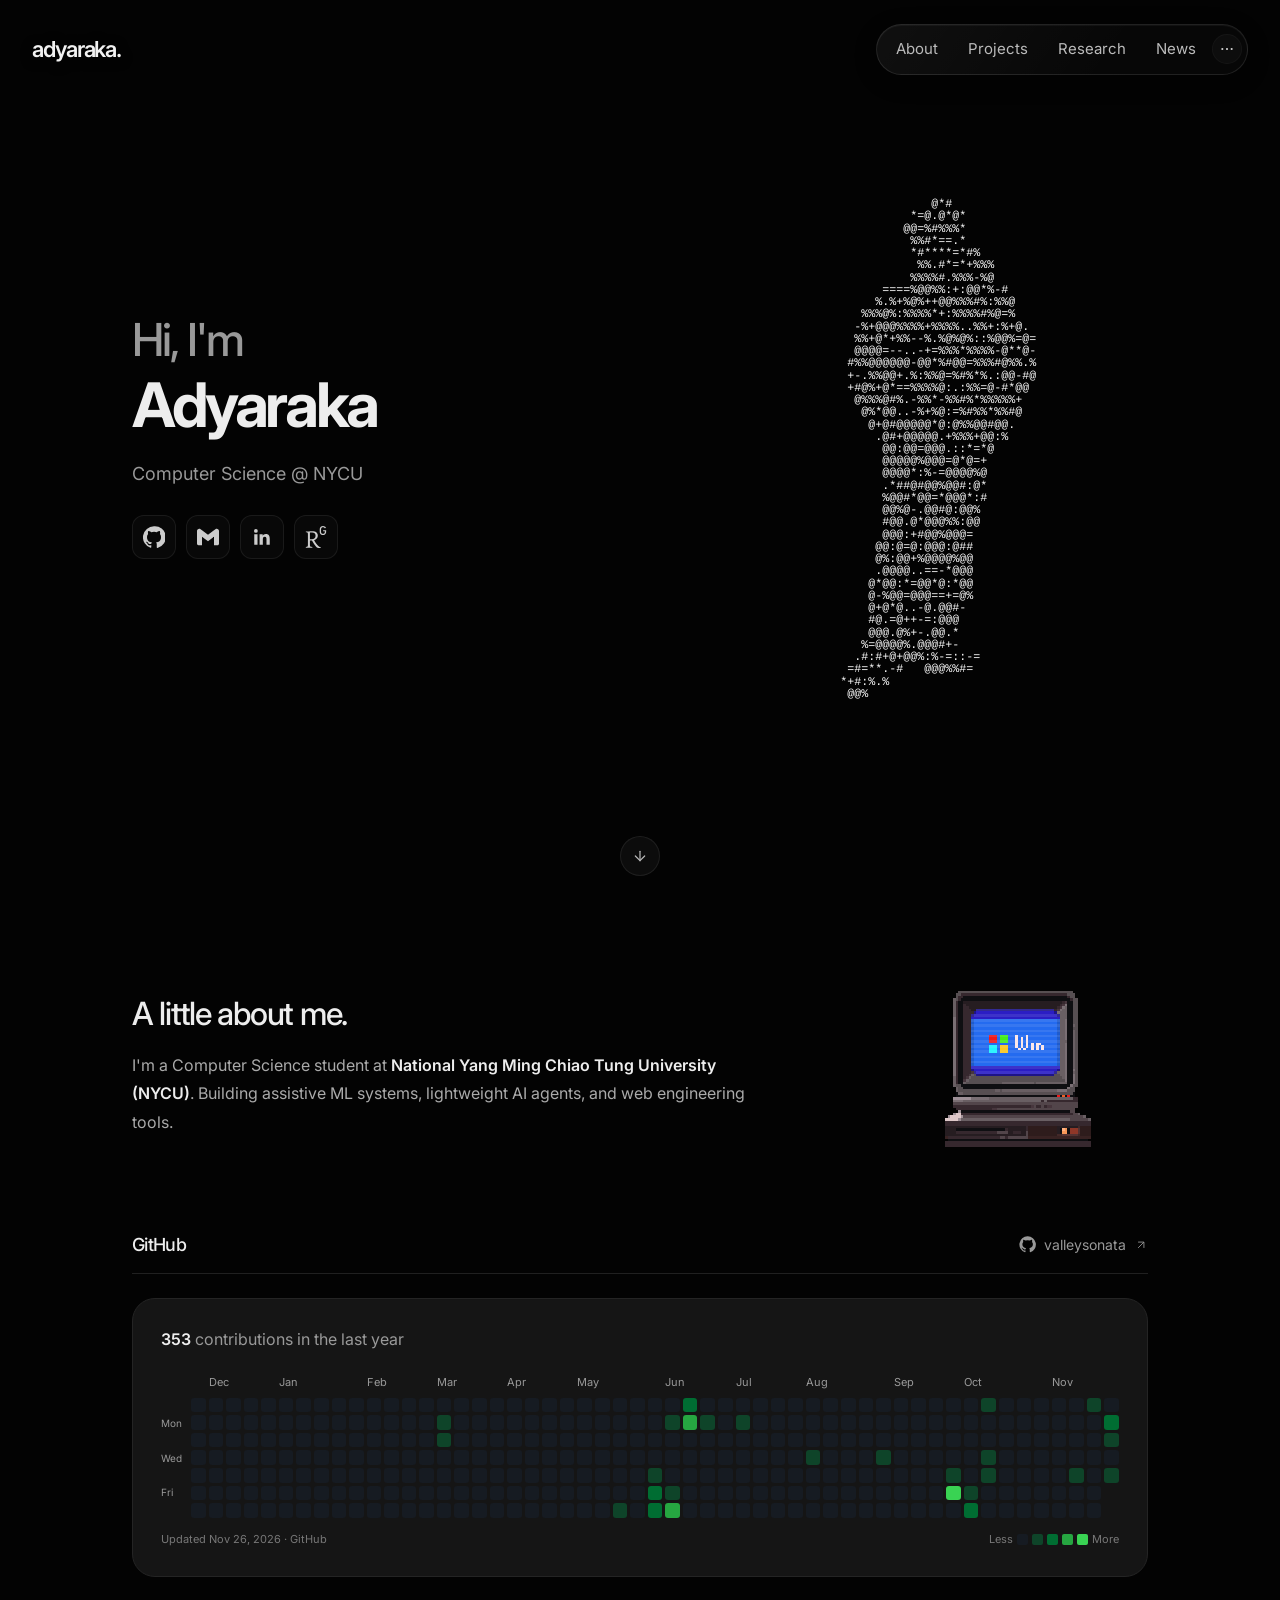
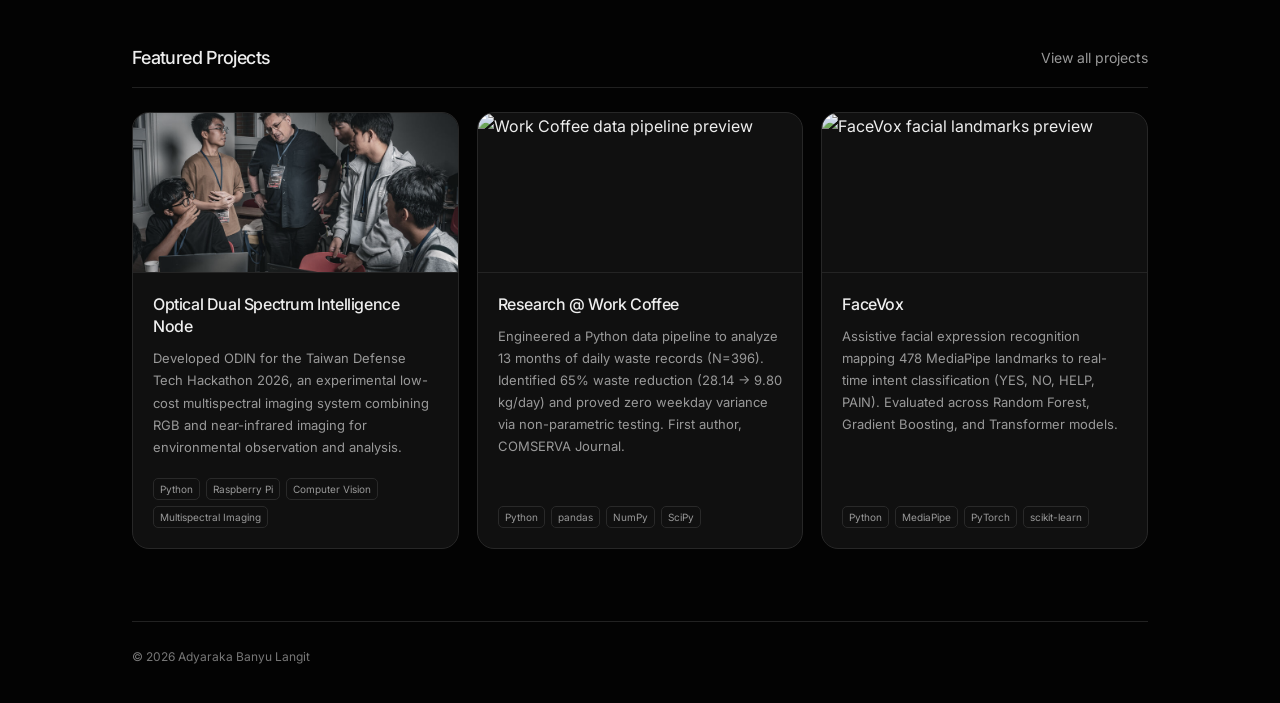
==== commit e515e0dd: "Update GitHub activity" ====
--- a/index.html
+++ b/index.html
@@ -522,12 +522,12 @@
 <section class="home-section reveal" aria-labelledby="github-title">
   <div class="home-section-heading"><h2 id="github-title">GitHub</h2><a class="github-profile" href="https://github.com/valleysonata" target="_blank" rel="noreferrer" aria-label="valleysonata on GitHub"><svg width="17" height="17" fill="currentColor" viewBox="0 0 24 24" aria-hidden="true"><path d="M12 .5a11.5 11.5 0 0 0-3.6 22.4c.6.1.8-.3.8-.6v-2c-3 .7-3.8-1.4-3.8-1.4-.5-1.3-1.3-1.7-1.3-1.7-1-.7.1-.7.1-.7 1.1.1 1.7 1.2 1.7 1.2 1 1.7 2.7 1.2 3.4.9.1-.7.4-1.2.7-1.5-2.5-.3-5.2-1.3-5.2-5.7 0-1.3.5-2.3 1.2-3.1-.1-.3-.5-1.5.1-3 0 0 1-.3 3.2 1.2a11 11 0 0 1 5.8 0c2.2-1.5 3.2-1.2 3.2-1.2.6 1.5.2 2.7.1 3 .8.8 1.2 1.8 1.2 3.1 0 4.4-2.7 5.4-5.2 5.7.4.4.8 1 .8 2.1v3.1c0 .3.2.7.8.6A11.5 11.5 0 0 0 12 .5Z"/></svg><span>valleysonata</span><svg width="14" height="14" class="external-link-icon" viewBox="0 0 24 24" fill="none" stroke="currentColor" stroke-width="1.5" aria-hidden="true"><path d="M7 17 17 7M7 7h10v10"/></svg></a></div>
   <div class="github-card">
-    <p class="github-count"><strong>338</strong> contributions in the last year</p>
+    <p class="github-count"><strong>353</strong> contributions in the last year</p>
     <div class="github-scroll" role="region" aria-label="GitHub contribution calendar; scroll horizontally on small screens" tabindex="0">
       <div class="github-calendar" style="--weeks:53">
         <div class="github-months" aria-hidden="true"><span style="grid-column:2">Dec</span><span style="grid-column:6">Jan</span><span style="grid-column:11">Feb</span><span style="grid-column:15">Mar</span><span style="grid-column:19">Apr</span><span style="grid-column:23">May</span><span style="grid-column:28">Jun</span><span style="grid-column:32">Jul</span><span style="grid-column:36">Aug</span><span style="grid-column:41">Sep</span><span style="grid-column:45">Oct</span><span style="grid-column:50">Nov</span></div>
-        <div class="github-body"><div class="github-weekdays" aria-hidden="true"><span>Mon</span><span>Wed</span><span>Fri</span></div><div class="github-grid" role="group" aria-label="Daily contributions; use arrow keys to explore"><button class="gh-day" type="button" tabindex="-1" data-level="0" data-date="2025-11-23" data-count="0" aria-label="0 contributions on November 23, 2025" style="grid-column:1;grid-row:1"></button><button class="gh-day" type="button" tabindex="-1" data-level="0" data-date="2025-11-24" data-count="0" aria-label="0 contributions on November 24, 2025" style="grid-column:1;grid-row:2"></button><button class="gh-day" type="button" tabindex="-1" data-level="0" data-date="2025-11-25" data-count="0" aria-label="0 contributions on November 25, 2025" style="grid-column:1;grid-row:3"></button><button class="gh-day" type="button" tabindex="-1" data-level="0" data-date="2025-11-26" data-count="0" aria-label="0 contributions on November 26, 2025" style="grid-column:1;grid-row:4"></button><button class="gh-day" type="button" tabindex="-1" data-level="0" data-date="2025-11-27" data-count="0" aria-label="0 contributions on November 27, 2025" style="grid-column:1;grid-row:5"></button><button class="gh-day" type="button" tabindex="-1" data-level="0" data-date="2025-11-28" data-count="0" aria-label="0 contributions on November 28, 2025" style="grid-column:1;grid-row:6"></button><button class="gh-day" type="button" tabindex="-1" data-level="0" data-date="2025-11-29" data-count="0" aria-label="0 contributions on November 29, 2025" style="grid-column:1;grid-row:7"></button><button class="gh-day" type="button" tabindex="-1" data-level="0" data-date="2025-11-30" data-count="0" aria-label="0 contributions on November 30, 2025" style="grid-column:2;grid-row:1"></button><button class="gh-day" type="button" tabindex="-1" data-level="0" data-date="2025-12-01" data-count="0" aria-label="0 contributions on December 1, 2025" style="grid-column:2;grid-row:2"></button><button class="gh-day" type="button" tabindex="-1" data-level="0" data-date="2025-12-02" data-count="0" aria-label="0 contributions on December 2, 2025" style="grid-column:2;grid-row:3"></button><button class="gh-day" type="button" tabindex="-1" data-level="0" data-date="2025-12-03" data-count="0" aria-label="0 contributions on December 3, 2025" style="grid-column:2;grid-row:4"></button><button class="gh-day" type="button" tabindex="-1" data-level="0" data-date="2025-12-04" data-count="0" aria-label="0 contributions on December 4, 2025" style="grid-column:2;grid-row:5"></button><button class="gh-day" type="button" tabindex="-1" data-level="0" data-date="2025-12-05" data-count="0" aria-label="0 contributions on December 5, 2025" style="grid-column:2;grid-row:6"></button><button class="gh-day" type="button" tabindex="-1" data-level="0" data-date="2025-12-06" data-count="0" aria-label="0 contributions on December 6, 2025" style="grid-column:2;grid-row:7"></button><button class="gh-day" type="button" tabindex="-1" data-level="0" data-date="2025-12-07" data-count="0" aria-label="0 contributions on December 7, 2025" style="grid-column:3;grid-row:1"></button><button class="gh-day" type="button" tabindex="-1" data-level="0" data-date="2025-12-08" data-count="0" aria-label="0 contributions on December 8, 2025" style="grid-column:3;grid-row:2"></button><button class="gh-day" type="button" tabindex="-1" data-level="0" data-date="2025-12-09" data-count="0" aria-label="0 contributions on December 9, 2025" style="grid-column:3;grid-row:3"></button><button class="gh-day" type="button" tabindex="-1" data-level="0" data-date="2025-12-10" data-count="0" aria-label="0 contributions on December 10, 2025" style="grid-column:3;grid-row:4"></button><button class="gh-day" type="button" tabindex="-1" data-level="0" data-date="2025-12-11" data-count="0" aria-label="0 contributions on December 11, 2025" style="grid-column:3;grid-row:5"></button><button class="gh-day" type="button" tabindex="-1" data-level="0" data-date="2025-12-12" data-count="0" aria-label="0 contributions on December 12, 2025" style="grid-column:3;grid-row:6"></button><button class="gh-day" type="button" tabindex="-1" data-level="0" data-date="2025-12-13" data-count="0" aria-label="0 contributions on December 13, 2025" style="grid-column:3;grid-row:7"></button><button class="gh-day" type="button" tabindex="-1" data-level="0" data-date="2025-12-14" data-count="0" aria-label="0 contributions on December 14, 2025" style="grid-column:4;grid-row:1"></button><button class="gh-day" type="button" tabindex="-1" data-level="0" data-date="2025-12-15" data-count="0" aria-label="0 contributions on December 15, 2025" style="grid-column:4;grid-row:2"></button><button class="gh-day" type="button" tabindex="-1" data-level="0" data-date="2025-12-16" data-count="0" aria-label="0 contributions on December 16, 2025" style="grid-column:4;grid-row:3"></button><button class="gh-day" type="button" tabindex="-1" data-level="0" data-date="2025-12-17" data-count="0" aria-label="0 contributions on December 17, 2025" style="grid-column:4;grid-row:4"></button><button class="gh-day" type="button" tabindex="-1" data-level="0" data-date="2025-12-18" data-count="0" aria-label="0 contributions on December 18, 2025" style="grid-column:4;grid-row:5"></button><button class="gh-day" type="button" tabindex="-1" data-level="0" data-date="2025-12-19" data-count="0" aria-label="0 contributions on December 19, 2025" style="grid-column:4;grid-row:6"></button><button class="gh-day" type="button" tabindex="-1" data-level="0" data-date="2025-12-20" data-count="0" aria-label="0 contributions on December 20, 2025" style="grid-column:4;grid-row:7"></button><button class="gh-day" type="button" tabindex="-1" data-level="0" data-date="2025-12-21" data-count="0" aria-label="0 contributions on December 21, 2025" style="grid-column:5;grid-row:1"></button><button class="gh-day" type="button" tabindex="-1" data-level="0" data-date="2025-12-22" data-count="0" aria-label="0 contributions on December 22, 2025" style="grid-column:5;grid-row:2"></button><button class="gh-day" type="button" tabindex="-1" data-level="0" data-date="2025-12-23" data-count="0" aria-label="0 contributions on December 23, 2025" style="grid-column:5;grid-row:3"></button><button class="gh-day" type="button" tabindex="-1" data-level="0" data-date="2025-12-24" data-count="0" aria-label="0 contributions on December 24, 2025" style="grid-column:5;grid-row:4"></button><button class="gh-day" type="button" tabindex="-1" data-level="0" data-date="2025-12-25" data-count="0" aria-label="0 contributions on December 25, 2025" style="grid-column:5;grid-row:5"></button><button class="gh-day" type="button" tabindex="-1" data-level="0" data-date="2025-12-26" data-count="0" aria-label="0 contributions on December 26, 2025" style="grid-column:5;grid-row:6"></button><button class="gh-day" type="button" tabindex="-1" data-level="0" data-date="2025-12-27" data-count="0" aria-label="0 contributions on December 27, 2025" style="grid-column:5;grid-row:7"></button><button class="gh-day" type="button" tabindex="-1" data-level="0" data-date="2025-12-28" data-count="0" aria-label="0 contributions on December 28, 2025" style="grid-column:6;grid-row:1"></button><button class="gh-day" type="button" tabindex="-1" data-level="0" data-date="2025-12-29" data-count="0" aria-label="0 contributions on December 29, 2025" style="grid-column:6;grid-row:2"></button><button class="gh-day" type="button" tabindex="-1" data-level="0" data-date="2025-12-30" data-count="0" aria-label="0 contributions on December 30, 2025" style="grid-column:6;grid-row:3"></button><button class="gh-day" type="button" tabindex="-1" data-level="0" data-date="2025-12-31" data-count="0" aria-label="0 contributions on December 31, 2025" style="grid-column:6;grid-row:4"></button><button class="gh-day" type="button" tabindex="-1" data-level="0" data-date="2026-01-01" data-count="0" aria-label="0 contributions on January 1, 2026" style="grid-column:6;grid-row:5"></button><button class="gh-day" type="button" tabindex="-1" data-level="0" data-date="2026-01-02" data-count="0" aria-label="0 contributions on January 2, 2026" style="grid-column:6;grid-row:6"></button><button class="gh-day" type="button" tabindex="-1" data-level="0" data-date="2026-01-03" data-count="0" aria-label="0 contributions on January 3, 2026" style="grid-column:6;grid-row:7"></button><button class="gh-day" type="button" tabindex="-1" data-level="0" data-date="2026-01-04" data-count="0" aria-label="0 contributions on January 4, 2026" style="grid-column:7;grid-row:1"></button><button class="gh-day" type="button" tabindex="-1" data-level="0" data-date="2026-01-05" data-count="0" aria-label="0 contributions on January 5, 2026" style="grid-column:7;grid-row:2"></button><button class="gh-day" type="button" tabindex="-1" data-level="0" data-date="2026-01-06" data-count="0" aria-label="0 contributions on January 6, 2026" style="grid-column:7;grid-row:3"></button><button class="gh-day" type="button" tabindex="-1" data-level="0" data-date="2026-01-07" data-count="0" aria-label="0 contributions on January 7, 2026" style="grid-column:7;grid-row:4"></button><button class="gh-day" type="button" tabindex="-1" data-level="0" data-date="2026-01-08" data-count="0" aria-label="0 contributions on January 8, 2026" style="grid-column:7;grid-row:5"></button><button class="gh-day" type="button" tabindex="-1" data-level="0" data-date="2026-01-09" data-count="0" aria-label="0 contributions on January 9, 2026" style="grid-column:7;grid-row:6"></button><button class="gh-day" type="button" tabindex="-1" data-level="0" data-date="2026-01-10" data-count="0" aria-label="0 contributions on January 10, 2026" style="grid-column:7;grid-row:7"></button><button class="gh-day" type="button" tabindex="-1" data-level="0" data-date="2026-01-11" data-count="0" aria-label="0 contributions on January 11, 2026" style="grid-column:8;grid-row:1"></button><button class="gh-day" type="button" tabindex="-1" data-level="0" data-date="2026-01-12" data-count="0" aria-label="0 contributions on January 12, 2026" style="grid-column:8;grid-row:2"></button><button class="gh-day" type="button" tabindex="-1" data-level="0" data-date="2026-01-13" data-count="0" aria-label="0 contributions on January 13, 2026" style="grid-column:8;grid-row:3"></button><button class="gh-day" type="button" tabindex="-1" data-level="0" data-date="2026-01-14" data-count="0" aria-label="0 contributions on January 14, 2026" style="grid-column:8;grid-row:4"></button><button class="gh-day" type="button" tabindex="-1" data-level="0" data-date="2026-01-15" data-count="0" aria-label="0 contributions on January 15, 2026" style="grid-column:8;grid-row:5"></button><button class="gh-day" type="button" tabindex="-1" data-level="0" data-date="2026-01-16" data-count="0" aria-label="0 contributions on January 16, 2026" style="grid-column:8;grid-row:6"></button><button class="gh-day" type="button" tabindex="-1" data-level="0" data-date="2026-01-17" data-count="0" aria-label="0 contributions on January 17, 2026" style="grid-column:8;grid-row:7"></button><button class="gh-day" type="button" tabindex="-1" data-level="0" data-date="2026-01-18" data-count="0" aria-label="0 contributions on January 18, 2026" style="grid-column:9;grid-row:1"></button><button class="gh-day" type="button" tabindex="-1" data-level="0" data-date="2026-01-19" data-count="0" aria-label="0 contributions on January 19, 2026" style="grid-column:9;grid-row:2"></button><button class="gh-day" type="button" tabindex="-1" data-level="0" data-date="2026-01-20" data-count="0" aria-label="0 contributions on January 20, 2026" style="grid-column:9;grid-row:3"></button><button class="gh-day" type="button" tabindex="-1" data-level="0" data-date="2026-01-21" data-count="0" aria-label="0 contributions on January 21, 2026" style="grid-column:9;grid-row:4"></button><button class="gh-day" type="button" tabindex="-1" data-level="0" data-date="2026-01-22" data-count="0" aria-label="0 contributions on January 22, 2026" style="grid-column:9;grid-row:5"></button><button class="gh-day" type="button" tabindex="-1" data-level="0" data-date="2026-01-23" data-count="0" aria-label="0 contributions on January 23, 2026" style="grid-column:9;grid-row:6"></button><button class="gh-day" type="button" tabindex="-1" data-level="0" data-date="2026-01-24" data-count="0" aria-label="0 contributions on January 24, 2026" style="grid-column:9;grid-row:7"></button><button class="gh-day" type="button" tabindex="-1" data-level="0" data-date="2026-01-25" data-count="0" aria-label="0 contributions on January 25, 2026" style="grid-column:10;grid-row:1"></button><button class="gh-day" type="button" tabindex="-1" data-level="0" data-date="2026-01-26" data-count="0" aria-label="0 contributions on January 26, 2026" style="grid-column:10;grid-row:2"></button><button class="gh-day" type="button" tabindex="-1" data-level="0" data-date="2026-01-27" data-count="0" aria-label="0 contributions on January 27, 2026" style="grid-column:10;grid-row:3"></button><button class="gh-day" type="button" tabindex="-1" data-level="0" data-date="2026-01-28" data-count="0" aria-label="0 contributions on January 28, 2026" style="grid-column:10;grid-row:4"></button><button class="gh-day" type="button" tabindex="-1" data-level="0" data-date="2026-01-29" data-count="0" aria-label="0 contributions on January 29, 2026" style="grid-column:10;grid-row:5"></button><button class="gh-day" type="button" tabindex="-1" data-level="0" data-date="2026-01-30" data-count="0" aria-label="0 contributions on January 30, 2026" style="grid-column:10;grid-row:6"></button><button class="gh-day" type="button" tabindex="-1" data-level="0" data-date="2026-01-31" data-count="0" aria-label="0 contributions on January 31, 2026" style="grid-column:10;grid-row:7"></button><button class="gh-day" type="button" tabindex="-1" data-level="0" data-date="2026-02-01" data-count="0" aria-label="0 contributions on February 1, 2026" style="grid-column:11;grid-row:1"></button><button class="gh-day" type="button" tabindex="-1" data-level="0" data-date="2026-02-02" data-count="0" aria-label="0 contributions on February 2, 2026" style="grid-column:11;grid-row:2"></button><button class="gh-day" type="button" tabindex="-1" data-level="0" data-date="2026-02-03" data-count="0" aria-label="0 contributions on February 3, 2026" style="grid-column:11;grid-row:3"></button><button class="gh-day" type="button" tabindex="-1" data-level="0" data-date="2026-02-04" data-count="0" aria-label="0 contributions on February 4, 2026" style="grid-column:11;grid-row:4"></button><button class="gh-day" type="button" tabindex="-1" data-level="0" data-date="2026-02-05" data-count="0" aria-label="0 contributions on February 5, 2026" style="grid-column:11;grid-row:5"></button><button class="gh-day" type="button" tabindex="-1" data-level="0" data-date="2026-02-06" data-count="0" aria-label="0 contributions on February 6, 2026" style="grid-column:11;grid-row:6"></button><button class="gh-day" type="button" tabindex="-1" data-level="0" data-date="2026-02-07" data-count="0" aria-label="0 contributions on February 7, 2026" style="grid-column:11;grid-row:7"></button><button class="gh-day" type="button" tabindex="-1" data-level="0" data-date="2026-02-08" data-count="0" aria-label="0 contributions on February 8, 2026" style="grid-column:12;grid-row:1"></button><button class="gh-day" type="button" tabindex="-1" data-level="0" data-date="2026-02-09" data-count="0" aria-label="0 contributions on February 9, 2026" style="grid-column:12;grid-row:2"></button><button class="gh-day" type="button" tabindex="-1" data-level="0" data-date="2026-02-10" data-count="0" aria-label="0 contributions on February 10, 2026" style="grid-column:12;grid-row:3"></button><button class="gh-day" type="button" tabindex="-1" data-level="0" data-date="2026-02-11" data-count="0" aria-label="0 contributions on February 11, 2026" style="grid-column:12;grid-row:4"></button><button class="gh-day" type="button" tabindex="-1" data-level="0" data-date="2026-02-12" data-count="0" aria-label="0 contributions on February 12, 2026" style="grid-column:12;grid-row:5"></button><button class="gh-day" type="button" tabindex="-1" data-level="0" data-date="2026-02-13" data-count="0" aria-label="0 contributions on February 13, 2026" style="grid-column:12;grid-row:6"></button><button class="gh-day" type="button" tabindex="-1" data-level="0" data-date="2026-02-14" data-count="0" aria-label="0 contributions on February 14, 2026" style="grid-column:12;grid-row:7"></button><button class="gh-day" type="button" tabindex="-1" data-level="0" data-date="2026-02-15" data-count="0" aria-label="0 contributions on February 15, 2026" style="grid-column:13;grid-row:1"></button><button class="gh-day" type="button" tabindex="-1" data-level="0" data-date="2026-02-16" data-count="0" aria-label="0 contributions on February 16, 2026" style="grid-column:13;grid-row:2"></button><button class="gh-day" type="button" tabindex="-1" data-level="0" data-date="2026-02-17" data-count="0" aria-label="0 contributions on February 17, 2026" style="grid-column:13;grid-row:3"></button><button class="gh-day" type="button" tabindex="-1" data-level="0" data-date="2026-02-18" data-count="0" aria-label="0 contributions on February 18, 2026" style="grid-column:13;grid-row:4"></button><button class="gh-day" type="button" tabindex="-1" data-level="0" data-date="2026-02-19" data-count="0" aria-label="0 contributions on February 19, 2026" style="grid-column:13;grid-row:5"></button><button class="gh-day" type="button" tabindex="-1" data-level="0" data-date="2026-02-20" data-count="0" aria-label="0 contributions on February 20, 2026" style="grid-column:13;grid-row:6"></button><button class="gh-day" type="button" tabindex="-1" data-level="0" data-date="2026-02-21" data-count="0" aria-label="0 contributions on February 21, 2026" style="grid-column:13;grid-row:7"></button><button class="gh-day" type="button" tabindex="-1" data-level="0" data-date="2026-02-22" data-count="0" aria-label="0 contributions on February 22, 2026" style="grid-column:14;grid-row:1"></button><button class="gh-day" type="button" tabindex="-1" data-level="0" data-date="2026-02-23" data-count="0" aria-label="0 contributions on February 23, 2026" style="grid-column:14;grid-row:2"></button><button class="gh-day" type="button" tabindex="-1" data-level="0" data-date="2026-02-24" data-count="0" aria-label="0 contributions on February 24, 2026" style="grid-column:14;grid-row:3"></button><button class="gh-day" type="button" tabindex="-1" data-level="0" data-date="2026-02-25" data-count="0" aria-label="0 contributions on February 25, 2026" style="grid-column:14;grid-row:4"></button><button class="gh-day" type="button" tabindex="-1" data-level="0" data-date="2026-02-26" data-count="0" aria-label="0 contributions on February 26, 2026" style="grid-column:14;grid-row:5"></button><button class="gh-day" type="button" tabindex="-1" data-level="0" data-date="2026-02-27" data-count="0" aria-label="0 contributions on February 27, 2026" style="grid-column:14;grid-row:6"></button><button class="gh-day" type="button" tabindex="-1" data-level="0" data-date="2026-02-28" data-count="0" aria-label="0 contributions on February 28, 2026" style="grid-column:14;grid-row:7"></button><button class="gh-day" type="button" tabindex="-1" data-level="0" data-date="2026-03-01" data-count="0" aria-label="0 contributions on March 1, 2026" style="grid-column:15;grid-row:1"></button><button class="gh-day" type="button" tabindex="-1" data-level="1" data-date="2026-03-02" data-count="3" aria-label="3 contributions on March 2, 2026" style="grid-column:15;grid-row:2"></button><button class="gh-day" type="button" tabindex="-1" data-level="1" data-date="2026-03-03" data-count="3" aria-label="3 contributions on March 3, 2026" style="grid-column:15;grid-row:3"></button><button class="gh-day" type="button" tabindex="-1" data-level="0" data-date="2026-03-04" data-count="0" aria-label="0 contributions on March 4, 2026" style="grid-column:15;grid-row:4"></button><button class="gh-day" type="button" tabindex="-1" data-level="0" data-date="2026-03-05" data-count="0" aria-label="0 contributions on March 5, 2026" style="grid-column:15;grid-row:5"></button><button class="gh-day" type="button" tabindex="-1" data-level="0" data-date="2026-03-06" data-count="0" aria-label="0 contributions on March 6, 2026" style="grid-column:15;grid-row:6"></button><button class="gh-day" type="button" tabindex="-1" data-level="0" data-date="2026-03-07" data-count="0" aria-label="0 contributions on March 7, 2026" style="grid-column:15;grid-row:7"></button><button class="gh-day" type="button" tabindex="-1" data-level="0" data-date="2026-03-08" data-count="0" aria-label="0 contributions on March 8, 2026" style="grid-column:16;grid-row:1"></button><button class="gh-day" type="button" tabindex="-1" data-level="0" data-date="2026-03-09" data-count="0" aria-label="0 contributions on March 9, 2026" style="grid-column:16;grid-row:2"></button><button class="gh-day" type="button" tabindex="-1" data-level="0" data-date="2026-03-10" data-count="0" aria-label="0 contributions on March 10, 2026" style="grid-column:16;grid-row:3"></button><button class="gh-day" type="button" tabindex="-1" data-level="0" data-date="2026-03-11" data-count="0" aria-label="0 contributions on March 11, 2026" style="grid-column:16;grid-row:4"></button><button class="gh-day" type="button" tabindex="-1" data-level="0" data-date="2026-03-12" data-count="0" aria-label="0 contributions on March 12, 2026" style="grid-column:16;grid-row:5"></button><button class="gh-day" type="button" tabindex="-1" data-level="0" data-date="2026-03-13" data-count="0" aria-label="0 contributions on March 13, 2026" style="grid-column:16;grid-row:6"></button><button class="gh-day" type="button" tabindex="-1" data-level="0" data-date="2026-03-14" data-count="0" aria-label="0 contributions on March 14, 2026" style="grid-column:16;grid-row:7"></button><button class="gh-day" type="button" tabindex="-1" data-level="0" data-date="2026-03-15" data-count="0" aria-label="0 contributions on March 15, 2026" style="grid-column:17;grid-row:1"></button><button class="gh-day" type="button" tabindex="-1" data-level="0" data-date="2026-03-16" data-count="0" aria-label="0 contributions on March 16, 2026" style="grid-column:17;grid-row:2"></button><button class="gh-day" type="button" tabindex="-1" data-level="0" data-date="2026-03-17" data-count="0" aria-label="0 contributions on March 17, 2026" style="grid-column:17;grid-row:3"></button><button class="gh-day" type="button" tabindex="-1" data-level="0" data-date="2026-03-18" data-count="0" aria-label="0 contributions on March 18, 2026" style="grid-column:17;grid-row:4"></button><button class="gh-day" type="button" tabindex="-1" data-level="0" data-date="2026-03-19" data-count="0" aria-label="0 contributions on March 19, 2026" style="grid-column:17;grid-row:5"></button><button class="gh-day" type="button" tabindex="-1" data-level="0" data-date="2026-03-20" data-count="0" aria-label="0 contributions on March 20, 2026" style="grid-column:17;grid-row:6"></button><button class="gh-day" type="button" tabindex="-1" data-level="0" data-date="2026-03-21" data-count="0" aria-label="0 contributions on March 21, 2026" style="grid-column:17;grid-row:7"></button><button class="gh-day" type="button" tabindex="-1" data-level="0" data-date="2026-03-22" data-count="0" aria-label="0 contributions on March 22, 2026" style="grid-column:18;grid-row:1"></button><button class="gh-day" type="button" tabindex="-1" data-level="0" data-date="2026-03-23" data-count="0" aria-label="0 contributions on March 23, 2026" style="grid-column:18;grid-row:2"></button><button class="gh-day" type="button" tabindex="-1" data-level="0" data-date="2026-03-24" data-count="0" aria-label="0 contributions on March 24, 2026" style="grid-column:18;grid-row:3"></button><button class="gh-day" type="button" tabindex="-1" data-level="0" data-date="2026-03-25" data-count="0" aria-label="0 contributions on March 25, 2026" style="grid-column:18;grid-row:4"></button><button class="gh-day" type="button" tabindex="-1" data-level="0" data-date="2026-03-26" data-count="0" aria-label="0 contributions on March 26, 2026" style="grid-column:18;grid-row:5"></button><button class="gh-day" type="button" tabindex="-1" data-level="0" data-date="2026-03-27" data-count="0" aria-label="0 contributions on March 27, 2026" style="grid-column:18;grid-row:6"></button><button class="gh-day" type="button" tabindex="-1" data-level="0" data-date="2026-03-28" data-count="0" aria-label="0 contributions on March 28, 2026" style="grid-column:18;grid-row:7"></button><button class="gh-day" type="button" tabindex="-1" data-level="0" data-date="2026-03-29" data-count="0" aria-label="0 contributions on March 29, 2026" style="grid-column:19;grid-row:1"></button><button class="gh-day" type="button" tabindex="-1" data-level="0" data-date="2026-03-30" data-count="0" aria-label="0 contributions on March 30, 2026" style="grid-column:19;grid-row:2"></button><button class="gh-day" type="button" tabindex="-1" data-level="0" data-date="2026-03-31" data-count="0" aria-label="0 contributions on March 31, 2026" style="grid-column:19;grid-row:3"></button><button class="gh-day" type="button" tabindex="-1" data-level="0" data-date="2026-04-01" data-count="0" aria-label="0 contributions on April 1, 2026" style="grid-column:19;grid-row:4"></button><button class="gh-day" type="button" tabindex="-1" data-level="0" data-date="2026-04-02" data-count="0" aria-label="0 contributions on April 2, 2026" style="grid-column:19;grid-row:5"></button><button class="gh-day" type="button" tabindex="-1" data-level="0" data-date="2026-04-03" data-count="0" aria-label="0 contributions on April 3, 2026" style="grid-column:19;grid-row:6"></button><button class="gh-day" type="button" tabindex="-1" data-level="0" data-date="2026-04-04" data-count="0" aria-label="0 contributions on April 4, 2026" style="grid-column:19;grid-row:7"></button><button class="gh-day" type="button" tabindex="-1" data-level="0" data-date="2026-04-05" data-count="0" aria-label="0 contributions on April 5, 2026" style="grid-column:20;grid-row:1"></button><button class="gh-day" type="button" tabindex="-1" data-level="0" data-date="2026-04-06" data-count="0" aria-label="0 contributions on April 6, 2026" style="grid-column:20;grid-row:2"></button><button class="gh-day" type="button" tabindex="-1" data-level="0" data-date="2026-04-07" data-count="0" aria-label="0 contributions on April 7, 2026" style="grid-column:20;grid-row:3"></button><button class="gh-day" type="button" tabindex="-1" data-level="0" data-date="2026-04-08" data-count="0" aria-label="0 contributions on April 8, 2026" style="grid-column:20;grid-row:4"></button><button class="gh-day" type="button" tabindex="-1" data-level="0" data-date="2026-04-09" data-count="0" aria-label="0 contributions on April 9, 2026" style="grid-column:20;grid-row:5"></button><button class="gh-day" type="button" tabindex="-1" data-level="0" data-date="2026-04-10" data-count="0" aria-label="0 contributions on April 10, 2026" style="grid-column:20;grid-row:6"></button><button class="gh-day" type="button" tabindex="-1" data-level="0" data-date="2026-04-11" data-count="0" aria-label="0 contributions on April 11, 2026" style="grid-column:20;grid-row:7"></button><button class="gh-day" type="button" tabindex="-1" data-level="0" data-date="2026-04-12" data-count="0" aria-label="0 contributions on April 12, 2026" style="grid-column:21;grid-row:1"></button><button class="gh-day" type="button" tabindex="-1" data-level="0" data-date="2026-04-13" data-count="0" aria-label="0 contributions on April 13, 2026" style="grid-column:21;grid-row:2"></button><button class="gh-day" type="button" tabindex="-1" data-level="0" data-date="2026-04-14" data-count="0" aria-label="0 contributions on April 14, 2026" style="grid-column:21;grid-row:3"></button><button class="gh-day" type="button" tabindex="-1" data-level="0" data-date="2026-04-15" data-count="0" aria-label="0 contributions on April 15, 2026" style="grid-column:21;grid-row:4"></button><button class="gh-day" type="button" tabindex="-1" data-level="0" data-date="2026-04-16" data-count="0" aria-label="0 contributions on April 16, 2026" style="grid-column:21;grid-row:5"></button><button class="gh-day" type="button" tabindex="-1" data-level="0" data-date="2026-04-17" data-count="0" aria-label="0 contributions on April 17, 2026" style="grid-column:21;grid-row:6"></button><button class="gh-day" type="button" tabindex="-1" data-level="0" data-date="2026-04-18" data-count="0" aria-label="0 contributions on April 18, 2026" style="grid-column:21;grid-row:7"></button><button class="gh-day" type="button" tabindex="-1" data-level="0" data-date="2026-04-19" data-count="0" aria-label="0 contributions on April 19, 2026" style="grid-column:22;grid-row:1"></button><button class="gh-day" type="button" tabindex="-1" data-level="0" data-date="2026-04-20" data-count="0" aria-label="0 contributions on April 20, 2026" style="grid-column:22;grid-row:2"></button><button class="gh-day" type="button" tabindex="-1" data-level="0" data-date="2026-04-21" data-count="0" aria-label="0 contributions on April 21, 2026" style="grid-column:22;grid-row:3"></button><button class="gh-day" type="button" tabindex="-1" data-level="0" data-date="2026-04-22" data-count="0" aria-label="0 contributions on April 22, 2026" style="grid-column:22;grid-row:4"></button><button class="gh-day" type="button" tabindex="-1" data-level="0" data-date="2026-04-23" data-count="0" aria-label="0 contributions on April 23, 2026" style="grid-column:22;grid-row:5"></button><button class="gh-day" type="button" tabindex="-1" data-level="0" data-date="2026-04-24" data-count="0" aria-label="0 contributions on April 24, 2026" style="grid-column:22;grid-row:6"></button><button class="gh-day" type="button" tabindex="-1" data-level="0" data-date="2026-04-25" data-count="0" aria-label="0 contributions on April 25, 2026" style="grid-column:22;grid-row:7"></button><button class="gh-day" type="button" tabindex="-1" data-level="0" data-date="2026-04-26" data-count="0" aria-label="0 contributions on April 26, 2026" style="grid-column:23;grid-row:1"></button><button class="gh-day" type="button" tabindex="-1" data-level="0" data-date="2026-04-27" data-count="0" aria-label="0 contributions on April 27, 2026" style="grid-column:23;grid-row:2"></button><button class="gh-day" type="button" tabindex="-1" data-level="0" data-date="2026-04-28" data-count="0" aria-label="0 contributions on April 28, 2026" style="grid-column:23;grid-row:3"></button><button class="gh-day" type="button" tabindex="-1" data-level="0" data-date="2026-04-29" data-count="0" aria-label="0 contributions on April 29, 2026" style="grid-column:23;grid-row:4"></button><button class="gh-day" type="button" tabindex="-1" data-level="0" data-date="2026-04-30" data-count="0" aria-label="0 contributions on April 30, 2026" style="grid-column:23;grid-row:5"></button><button class="gh-day" type="button" tabindex="-1" data-level="0" data-date="2026-05-01" data-count="0" aria-label="0 contributions on May 1, 2026" style="grid-column:23;grid-row:6"></button><button class="gh-day" type="button" tabindex="-1" data-level="0" data-date="2026-05-02" data-count="0" aria-label="0 contributions on May 2, 2026" style="grid-column:23;grid-row:7"></button><button class="gh-day" type="button" tabindex="-1" data-level="0" data-date="2026-05-03" data-count="0" aria-label="0 contributions on May 3, 2026" style="grid-column:24;grid-row:1"></button><button class="gh-day" type="button" tabindex="-1" data-level="0" data-date="2026-05-04" data-count="0" aria-label="0 contributions on May 4, 2026" style="grid-column:24;grid-row:2"></button><button class="gh-day" type="button" tabindex="-1" data-level="0" data-date="2026-05-05" data-count="0" aria-label="0 contributions on May 5, 2026" style="grid-column:24;grid-row:3"></button><button class="gh-day" type="button" tabindex="-1" data-level="0" data-date="2026-05-06" data-count="0" aria-label="0 contributions on May 6, 2026" style="grid-column:24;grid-row:4"></button><button class="gh-day" type="button" tabindex="-1" data-level="0" data-date="2026-05-07" data-count="0" aria-label="0 contributions on May 7, 2026" style="grid-column:24;grid-row:5"></button><button class="gh-day" type="button" tabindex="-1" data-level="0" data-date="2026-05-08" data-count="0" aria-label="0 contributions on May 8, 2026" style="grid-column:24;grid-row:6"></button><button class="gh-day" type="button" tabindex="-1" data-level="0" data-date="2026-05-09" data-count="0" aria-label="0 contributions on May 9, 2026" style="grid-column:24;grid-row:7"></button><button class="gh-day" type="button" tabindex="-1" data-level="0" data-date="2026-05-10" data-count="0" aria-label="0 contributions on May 10, 2026" style="grid-column:25;grid-row:1"></button><button class="gh-day" type="button" tabindex="-1" data-level="0" data-date="2026-05-11" data-count="0" aria-label="0 contributions on May 11, 2026" style="grid-column:25;grid-row:2"></button><button class="gh-day" type="button" tabindex="-1" data-level="0" data-date="2026-05-12" data-count="0" aria-label="0 contributions on May 12, 2026" style="grid-column:25;grid-row:3"></button><button class="gh-day" type="button" tabindex="-1" data-level="0" data-date="2026-05-13" data-count="0" aria-label="0 contributions on May 13, 2026" style="grid-column:25;grid-row:4"></button><button class="gh-day" type="button" tabindex="-1" data-level="0" data-date="2026-05-14" data-count="0" aria-label="0 contributions on May 14, 2026" style="grid-column:25;grid-row:5"></button><button class="gh-day" type="button" tabindex="-1" data-level="0" data-date="2026-05-15" data-count="0" aria-label="0 contributions on May 15, 2026" style="grid-column:25;grid-row:6"></button><button class="gh-day" type="button" tabindex="-1" data-level="1" data-date="2026-05-16" data-count="2" aria-label="2 contributions on May 16, 2026" style="grid-column:25;grid-row:7"></button><button class="gh-day" type="button" tabindex="-1" data-level="0" data-date="2026-05-17" data-count="0" aria-label="0 contributions on May 17, 2026" style="grid-column:26;grid-row:1"></button><button class="gh-day" type="button" tabindex="-1" data-level="0" data-date="2026-05-18" data-count="0" aria-label="0 contributions on May 18, 2026" style="grid-column:26;grid-row:2"></button><button class="gh-day" type="button" tabindex="-1" data-level="0" data-date="2026-05-19" data-count="0" aria-label="0 contributions on May 19, 2026" style="grid-column:26;grid-row:3"></button><button class="gh-day" type="button" tabindex="-1" data-level="0" data-date="2026-05-20" data-count="0" aria-label="0 contributions on May 20, 2026" style="grid-column:26;grid-row:4"></button><button class="gh-day" type="button" tabindex="-1" data-level="0" data-date="2026-05-21" data-count="0" aria-label="0 contributions on May 21, 2026" style="grid-column:26;grid-row:5"></button><button class="gh-day" type="button" tabindex="-1" data-level="0" data-date="2026-05-22" data-count="0" aria-label="0 contributions on May 22, 2026" style="grid-column:26;grid-row:6"></button><button class="gh-day" type="button" tabindex="-1" data-level="0" data-date="2026-05-23" data-count="0" aria-label="0 contributions on May 23, 2026" style="grid-column:26;grid-row:7"></button><button class="gh-day" type="button" tabindex="-1" data-level="0" data-date="2026-05-24" data-count="0" aria-label="0 contributions on May 24, 2026" style="grid-column:27;grid-row:1"></button><button class="gh-day" type="button" tabindex="-1" data-level="0" data-date="2026-05-25" data-count="0" aria-label="0 contributions on May 25, 2026" style="grid-column:27;grid-row:2"></button><button class="gh-day" type="button" tabindex="-1" data-level="0" data-date="2026-05-26" data-count="0" aria-label="0 contributions on May 26, 2026" style="grid-column:27;grid-row:3"></button><button class="gh-day" type="button" tabindex="-1" data-level="0" data-date="2026-05-27" data-count="0" aria-label="0 contributions on May 27, 2026" style="grid-column:27;grid-row:4"></button><button class="gh-day" type="button" tabindex="-1" data-level="1" data-date="2026-05-28" data-count="2" aria-label="2 contributions on May 28, 2026" style="grid-column:27;grid-row:5"></button><button class="gh-day" type="button" tabindex="-1" data-level="2" data-date="2026-05-29" data-count="21" aria-label="21 contributions on May 29, 2026" style="grid-column:27;grid-row:6"></button><button class="gh-day" type="button" tabindex="-1" data-level="2" data-date="2026-05-30" data-count="27" aria-label="27 contributions on May 30, 2026" style="grid-column:27;grid-row:7"></button><button class="gh-day" type="button" tabindex="-1" data-level="0" data-date="2026-05-31" data-count="0" aria-label="0 contributions on May 31, 2026" style="grid-column:28;grid-row:1"></button><button class="gh-day" type="button" tabindex="-1" data-level="1" data-date="2026-06-01" data-count="1" aria-label="1 contribution on June 1, 2026" style="grid-column:28;grid-row:2"></button><button class="gh-day" type="button" tabindex="-1" data-level="0" data-date="2026-06-02" data-count="0" aria-label="0 contributions on June 2, 2026" style="grid-column:28;grid-row:3"></button><button class="gh-day" type="button" tabindex="-1" data-level="0" data-date="2026-06-03" data-count="0" aria-label="0 contributions on June 3, 2026" style="grid-column:28;grid-row:4"></button><button class="gh-day" type="button" tabindex="-1" data-level="0" data-date="2026-06-04" data-count="0" aria-label="0 contributions on June 4, 2026" style="grid-column:28;grid-row:5"></button><button class="gh-day" type="button" tabindex="-1" data-level="1" data-date="2026-06-05" data-count="2" aria-label="2 contributions on June 5, 2026" style="grid-column:28;grid-row:6"></button><button class="gh-day" type="button" tabindex="-1" data-level="3" data-date="2026-06-06" data-count="31" aria-label="31 contributions on June 6, 2026" style="grid-column:28;grid-row:7"></button><button class="gh-day" type="button" tabindex="-1" data-level="2" data-date="2026-06-07" data-count="30" aria-label="30 contributions on June 7, 2026" style="grid-column:29;grid-row:1"></button><button class="gh-day" type="button" tabindex="-1" data-level="3" data-date="2026-06-08" data-count="45" aria-label="45 contributions on June 8, 2026" style="grid-column:29;grid-row:2"></button><button class="gh-day" type="button" tabindex="-1" data-level="0" data-date="2026-06-09" data-count="0" aria-label="0 contributions on June 9, 2026" style="grid-column:29;grid-row:3"></button><button class="gh-day" type="button" tabindex="-1" data-level="0" data-date="2026-06-10" data-count="0" aria-label="0 contributions on June 10, 2026" style="grid-column:29;grid-row:4"></button><button class="gh-day" type="button" tabindex="-1" data-level="0" data-date="2026-06-11" data-count="0" aria-label="0 contributions on June 11, 2026" style="grid-column:29;grid-row:5"></button><button class="gh-day" type="button" tabindex="-1" data-level="0" data-date="2026-06-12" data-count="0" aria-label="0 contributions on June 12, 2026" style="grid-column:29;grid-row:6"></button><button class="gh-day" type="button" tabindex="-1" data-level="0" data-date="2026-06-13" data-count="0" aria-label="0 contributions on June 13, 2026" style="grid-column:29;grid-row:7"></button><button class="gh-day" type="button" tabindex="-1" data-level="0" data-date="2026-06-14" data-count="0" aria-label="0 contributions on June 14, 2026" style="grid-column:30;grid-row:1"></button><button class="gh-day" type="button" tabindex="-1" data-level="1" data-date="2026-06-15" data-count="1" aria-label="1 contribution on June 15, 2026" style="grid-column:30;grid-row:2"></button><button class="gh-day" type="button" tabindex="-1" data-level="0" data-date="2026-06-16" data-count="0" aria-label="0 contributions on June 16, 2026" style="grid-column:30;grid-row:3"></button><button class="gh-day" type="button" tabindex="-1" data-level="0" data-date="2026-06-17" data-count="0" aria-label="0 contributions on June 17, 2026" style="grid-column:30;grid-row:4"></button><button class="gh-day" type="button" tabindex="-1" data-level="0" data-date="2026-06-18" data-count="0" aria-label="0 contributions on June 18, 2026" style="grid-column:30;grid-row:5"></button><button class="gh-day" type="button" tabindex="-1" data-level="0" data-date="2026-06-19" data-count="0" aria-label="0 contributions on June 19, 2026" style="grid-column:30;grid-row:6"></button><button class="gh-day" type="button" tabindex="-1" data-level="0" data-date="2026-06-20" data-count="0" aria-label="0 contributions on June 20, 2026" style="grid-column:30;grid-row:7"></button><button class="gh-day" type="button" tabindex="-1" data-level="0" data-date="2026-06-21" data-count="0" aria-label="0 contributions on June 21, 2026" style="grid-column:31;grid-row:1"></button><button class="gh-day" type="button" tabindex="-1" data-level="0" data-date="2026-06-22" data-count="0" aria-label="0 contributions on June 22, 2026" style="grid-column:31;grid-row:2"></button><button class="gh-day" type="button" tabindex="-1" data-level="0" data-date="2026-06-23" data-count="0" aria-label="0 contributions on June 23, 2026" style="grid-column:31;grid-row:3"></button><button class="gh-day" type="button" tabindex="-1" data-level="0" data-date="2026-06-24" data-count="0" aria-label="0 contributions on June 24, 2026" style="grid-column:31;grid-row:4"></button><button class="gh-day" type="button" tabindex="-1" data-level="0" data-date="2026-06-25" data-count="0" aria-label="0 contributions on June 25, 2026" style="grid-column:31;grid-row:5"></button><button class="gh-day" type="button" tabindex="-1" data-level="0" data-date="2026-06-26" data-count="0" aria-label="0 contributions on June 26, 2026" style="grid-column:31;grid-row:6"></button><button class="gh-day" type="button" tabindex="-1" data-level="0" data-date="2026-06-27" data-count="0" aria-label="0 contributions on June 27, 2026" style="grid-column:31;grid-row:7"></button><button class="gh-day" type="button" tabindex="-1" data-level="0" data-date="2026-06-28" data-count="0" aria-label="0 contributions on June 28, 2026" style="grid-column:32;grid-row:1"></button><button class="gh-day" type="button" tabindex="-1" data-level="1" data-date="2026-06-29" data-count="1" aria-label="1 contribution on June 29, 2026" style="grid-column:32;grid-row:2"></button><button class="gh-day" type="button" tabindex="-1" data-level="0" data-date="2026-06-30" data-count="0" aria-label="0 contributions on June 30, 2026" style="grid-column:32;grid-row:3"></button><button class="gh-day" type="button" tabindex="-1" data-level="0" data-date="2026-07-01" data-count="0" aria-label="0 contributions on July 1, 2026" style="grid-column:32;grid-row:4"></button><button class="gh-day" type="button" tabindex="-1" data-level="0" data-date="2026-07-02" data-count="0" aria-label="0 contributions on July 2, 2026" style="grid-column:32;grid-row:5"></button><button class="gh-day" type="button" tabindex="-1" data-level="0" data-date="2026-07-03" data-count="0" aria-label="0 contributions on July 3, 2026" style="grid-column:32;grid-row:6"></button><button class="gh-day" type="button" tabindex="-1" data-level="0" data-date="2026-07-04" data-count="0" aria-label="0 contributions on July 4, 2026" style="grid-column:32;grid-row:7"></button><button class="gh-day" type="button" tabindex="-1" data-level="0" data-date="2026-07-05" data-count="0" aria-label="0 contributions on July 5, 2026" style="grid-column:33;grid-row:1"></button><button class="gh-day" type="button" tabindex="-1" data-level="0" data-date="2026-07-06" data-count="0" aria-label="0 contributions on July 6, 2026" style="grid-column:33;grid-row:2"></button><button class="gh-day" type="button" tabindex="-1" data-level="0" data-date="2026-07-07" data-count="0" aria-label="0 contributions on July 7, 2026" style="grid-column:33;grid-row:3"></button><button class="gh-day" type="button" tabindex="-1" data-level="0" data-date="2026-07-08" data-count="0" aria-label="0 contributions on July 8, 2026" style="grid-column:33;grid-row:4"></button><button class="gh-day" type="button" tabindex="-1" data-level="0" data-date="2026-07-09" data-count="0" aria-label="0 contributions on July 9, 2026" style="grid-column:33;grid-row:5"></button><button class="gh-day" type="button" tabindex="-1" data-level="0" data-date="2026-07-10" data-count="0" aria-label="0 contributions on July 10, 2026" style="grid-column:33;grid-row:6"></button><button class="gh-day" type="button" tabindex="-1" data-level="0" data-date="2026-07-11" data-count="0" aria-label="0 contributions on July 11, 2026" style="grid-column:33;grid-row:7"></button><button class="gh-day" type="button" tabindex="-1" data-level="0" data-date="2026-07-12" data-count="0" aria-label="0 contributions on July 12, 2026" style="grid-column:34;grid-row:1"></button><button class="gh-day" type="button" tabindex="-1" data-level="0" data-date="2026-07-13" data-count="0" aria-label="0 contributions on July 13, 2026" style="grid-column:34;grid-row:2"></button><button class="gh-day" type="button" tabindex="-1" data-level="0" data-date="2026-07-14" data-count="0" aria-label="0 contributions on July 14, 2026" style="grid-column:34;grid-row:3"></button><button class="gh-day" type="button" tabindex="-1" data-level="0" data-date="2026-07-15" data-count="0" aria-label="0 contributions on July 15, 2026" style="grid-column:34;grid-row:4"></button><button class="gh-day" type="button" tabindex="-1" data-level="0" data-date="2026-07-16" data-count="0" aria-label="0 contributions on July 16, 2026" style="grid-column:34;grid-row:5"></button><button class="gh-day" type="button" tabindex="-1" data-level="0" data-date="2026-07-17" data-count="0" aria-label="0 contributions on July 17, 2026" style="grid-column:34;grid-row:6"></button><button class="gh-day" type="button" tabindex="-1" data-level="0" data-date="2026-07-18" data-count="0" aria-label="0 contributions on July 18, 2026" style="grid-column:34;grid-row:7"></button><button class="gh-day" type="button" tabindex="-1" data-level="0" data-date="2026-07-19" data-count="0" aria-label="0 contributions on July 19, 2026" style="grid-column:35;grid-row:1"></button><button class="gh-day" type="button" tabindex="-1" data-level="0" data-date="2026-07-20" data-count="0" aria-label="0 contributions on July 20, 2026" style="grid-column:35;grid-row:2"></button><button class="gh-day" type="button" tabindex="-1" data-level="0" data-date="2026-07-21" data-count="0" aria-label="0 contributions on July 21, 2026" style="grid-column:35;grid-row:3"></button><button class="gh-day" type="button" tabindex="-1" data-level="0" data-date="2026-07-22" data-count="0" aria-label="0 contributions on July 22, 2026" style="grid-column:35;grid-row:4"></button><button class="gh-day" type="button" tabindex="-1" data-level="0" data-date="2026-07-23" data-count="0" aria-label="0 contributions on July 23, 2026" style="grid-column:35;grid-row:5"></button><button class="gh-day" type="button" tabindex="-1" data-level="0" data-date="2026-07-24" data-count="0" aria-label="0 contributions on July 24, 2026" style="grid-column:35;grid-row:6"></button><button class="gh-day" type="button" tabindex="-1" data-level="0" data-date="2026-07-25" data-count="0" aria-label="0 contributions on July 25, 2026" style="grid-column:35;grid-row:7"></button><button class="gh-day" type="button" tabindex="-1" data-level="0" data-date="2026-07-26" data-count="0" aria-label="0 contributions on July 26, 2026" style="grid-column:36;grid-row:1"></button><button class="gh-day" type="button" tabindex="-1" data-level="0" data-date="2026-07-27" data-count="0" aria-label="0 contributions on July 27, 2026" style="grid-column:36;grid-row:2"></button><button class="gh-day" type="button" tabindex="-1" data-level="0" data-date="2026-07-28" data-count="0" aria-label="0 contributions on July 28, 2026" style="grid-column:36;grid-row:3"></button><button class="gh-day" type="button" tabindex="-1" data-level="1" data-date="2026-07-29" data-count="1" aria-label="1 contribution on July 29, 2026" style="grid-column:36;grid-row:4"></button><button class="gh-day" type="button" tabindex="-1" data-level="0" data-date="2026-07-30" data-count="0" aria-label="0 contributions on July 30, 2026" style="grid-column:36;grid-row:5"></button><button class="gh-day" type="button" tabindex="-1" data-level="0" data-date="2026-07-31" data-count="0" aria-label="0 contributions on July 31, 2026" style="grid-column:36;grid-row:6"></button><button class="gh-day" type="button" tabindex="-1" data-level="0" data-date="2026-08-01" data-count="0" aria-label="0 contributions on August 1, 2026" style="grid-column:36;grid-row:7"></button><button class="gh-day" type="button" tabindex="-1" data-level="0" data-date="2026-08-02" data-count="0" aria-label="0 contributions on August 2, 2026" style="grid-column:37;grid-row:1"></button><button class="gh-day" type="button" tabindex="-1" data-level="0" data-date="2026-08-03" data-count="0" aria-label="0 contributions on August 3, 2026" style="grid-column:37;grid-row:2"></button><button class="gh-day" type="button" tabindex="-1" data-level="0" data-date="2026-08-04" data-count="0" aria-label="0 contributions on August 4, 2026" style="grid-column:37;grid-row:3"></button><button class="gh-day" type="button" tabindex="-1" data-level="0" data-date="2026-08-05" data-count="0" aria-label="0 contributions on August 5, 2026" style="grid-column:37;grid-row:4"></button><button class="gh-day" type="button" tabindex="-1" data-level="0" data-date="2026-08-06" data-count="0" aria-label="0 contributions on August 6, 2026" style="grid-column:37;grid-row:5"></button><button class="gh-day" type="button" tabindex="-1" data-level="0" data-date="2026-08-07" data-count="0" aria-label="0 contributions on August 7, 2026" style="grid-column:37;grid-row:6"></button><button class="gh-day" type="button" tabindex="-1" data-level="0" data-date="2026-08-08" data-count="0" aria-label="0 contributions on August 8, 2026" style="grid-column:37;grid-row:7"></button><button class="gh-day" type="button" tabindex="-1" data-level="0" data-date="2026-08-09" data-count="0" aria-label="0 contributions on August 9, 2026" style="grid-column:38;grid-row:1"></button><button class="gh-day" type="button" tabindex="-1" data-level="0" data-date="2026-08-10" data-count="0" aria-label="0 contributions on August 10, 2026" style="grid-column:38;grid-row:2"></button><button class="gh-day" type="button" tabindex="-1" data-level="0" data-date="2026-08-11" data-count="0" aria-label="0 contributions on August 11, 2026" style="grid-column:38;grid-row:3"></button><button class="gh-day" type="button" tabindex="-1" data-level="0" data-date="2026-08-12" data-count="0" aria-label="0 contributions on August 12, 2026" style="grid-column:38;grid-row:4"></button><button class="gh-day" type="button" tabindex="-1" data-level="0" data-date="2026-08-13" data-count="0" aria-label="0 contributions on August 13, 2026" style="grid-column:38;grid-row:5"></button><button class="gh-day" type="button" tabindex="-1" data-level="0" data-date="2026-08-14" data-count="0" aria-label="0 contributions on August 14, 2026" style="grid-column:38;grid-row:6"></button><button class="gh-day" type="button" tabindex="-1" data-level="0" data-date="2026-08-15" data-count="0" aria-label="0 contributions on August 15, 2026" style="grid-column:38;grid-row:7"></button><button class="gh-day" type="button" tabindex="-1" data-level="0" data-date="2026-08-16" data-count="0" aria-label="0 contributions on August 16, 2026" style="grid-column:39;grid-row:1"></button><button class="gh-day" type="button" tabindex="-1" data-level="0" data-date="2026-08-17" data-count="0" aria-label="0 contributions on August 17, 2026" style="grid-column:39;grid-row:2"></button><button class="gh-day" type="button" tabindex="-1" data-level="0" data-date="2026-08-18" data-count="0" aria-label="0 contributions on August 18, 2026" style="grid-column:39;grid-row:3"></button><button class="gh-day" type="button" tabindex="-1" data-level="0" data-date="2026-08-19" data-count="0" aria-label="0 contributions on August 19, 2026" style="grid-column:39;grid-row:4"></button><button class="gh-day" type="button" tabindex="-1" data-level="0" data-date="2026-08-20" data-count="0" aria-label="0 contributions on August 20, 2026" style="grid-column:39;grid-row:5"></button><button class="gh-day" type="button" tabindex="-1" data-level="0" data-date="2026-08-21" data-count="0" aria-label="0 contributions on August 21, 2026" style="grid-column:39;grid-row:6"></button><button class="gh-day" type="button" tabindex="-1" data-level="0" data-date="2026-08-22" data-count="0" aria-label="0 contributions on August 22, 2026" style="grid-column:39;grid-row:7"></button><button class="gh-day" type="button" tabindex="-1" data-level="0" data-date="2026-08-23" data-count="0" aria-label="0 contributions on August 23, 2026" style="grid-column:40;grid-row:1"></button><button class="gh-day" type="button" tabindex="-1" data-level="0" data-date="2026-08-24" data-count="0" aria-label="0 contributions on August 24, 2026" style="grid-column:40;grid-row:2"></button><button class="gh-day" type="button" tabindex="-1" data-level="0" data-date="2026-08-25" data-count="0" aria-label="0 contributions on August 25, 2026" style="grid-column:40;grid-row:3"></button><button class="gh-day" type="button" tabindex="-1" data-level="1" data-date="2026-08-26" data-count="14" aria-label="14 contributions on August 26, 2026" style="grid-column:40;grid-row:4"></button><button class="gh-day" type="button" tabindex="-1" data-level="0" data-date="2026-08-27" data-count="0" aria-label="0 contributions on August 27, 2026" style="grid-column:40;grid-row:5"></button><button class="gh-day" type="button" tabindex="-1" data-level="0" data-date="2026-08-28" data-count="0" aria-label="0 contributions on August 28, 2026" style="grid-column:40;grid-row:6"></button><button class="gh-day" type="button" tabindex="-1" data-level="0" data-date="2026-08-29" data-count="0" aria-label="0 contributions on August 29, 2026" style="grid-column:40;grid-row:7"></button><button class="gh-day" type="button" tabindex="-1" data-level="0" data-date="2026-08-30" data-count="0" aria-label="0 contributions on August 30, 2026" style="grid-column:41;grid-row:1"></button><button class="gh-day" type="button" tabindex="-1" data-level="0" data-date="2026-08-31" data-count="0" aria-label="0 contributions on August 31, 2026" style="grid-column:41;grid-row:2"></button><button class="gh-day" type="button" tabindex="-1" data-level="0" data-date="2026-09-01" data-count="0" aria-label="0 contributions on September 1, 2026" style="grid-column:41;grid-row:3"></button><button class="gh-day" type="button" tabindex="-1" data-level="0" data-date="2026-09-02" data-count="0" aria-label="0 contributions on September 2, 2026" style="grid-column:41;grid-row:4"></button><button class="gh-day" type="button" tabindex="-1" data-level="0" data-date="2026-09-03" data-count="0" aria-label="0 contributions on September 3, 2026" style="grid-column:41;grid-row:5"></button><button class="gh-day" type="button" tabindex="-1" data-level="0" data-date="2026-09-04" data-count="0" aria-label="0 contributions on September 4, 2026" style="grid-column:41;grid-row:6"></button><button class="gh-day" type="button" tabindex="-1" data-level="0" data-date="2026-09-05" data-count="0" aria-label="0 contributions on September 5, 2026" style="grid-column:41;grid-row:7"></button><button class="gh-day" type="button" tabindex="-1" data-level="0" data-date="2026-09-06" data-count="0" aria-label="0 contributions on September 6, 2026" style="grid-column:42;grid-row:1"></button><button class="gh-day" type="button" tabindex="-1" data-level="0" data-date="2026-09-07" data-count="0" aria-label="0 contributions on September 7, 2026" style="grid-column:42;grid-row:2"></button><button class="gh-day" type="button" tabindex="-1" data-level="0" data-date="2026-09-08" data-count="0" aria-label="0 contributions on September 8, 2026" style="grid-column:42;grid-row:3"></button><button class="gh-day" type="button" tabindex="-1" data-level="0" data-date="2026-09-09" data-count="0" aria-label="0 contributions on September 9, 2026" style="grid-column:42;grid-row:4"></button><button class="gh-day" type="button" tabindex="-1" data-level="0" data-date="2026-09-10" data-count="0" aria-label="0 contributions on September 10, 2026" style="grid-column:42;grid-row:5"></button><button class="gh-day" type="button" tabindex="-1" data-level="0" data-date="2026-09-11" data-count="0" aria-label="0 contributions on September 11, 2026" style="grid-column:42;grid-row:6"></button><button class="gh-day" type="button" tabindex="-1" data-level="0" data-date="2026-09-12" data-count="0" aria-label="0 contributions on September 12, 2026" style="grid-column:42;grid-row:7"></button><button class="gh-day" type="button" tabindex="-1" data-level="0" data-date="2026-09-13" data-count="0" aria-label="0 contributions on September 13, 2026" style="grid-column:43;grid-row:1"></button><button class="gh-day" type="button" tabindex="-1" data-level="0" data-date="2026-09-14" data-count="0" aria-label="0 contributions on September 14, 2026" style="grid-column:43;grid-row:2"></button><button class="gh-day" type="button" tabindex="-1" data-level="0" data-date="2026-09-15" data-count="0" aria-label="0 contributions on September 15, 2026" style="grid-column:43;grid-row:3"></button><button class="gh-day" type="button" tabindex="-1" data-level="0" data-date="2026-09-16" data-count="0" aria-label="0 contributions on September 16, 2026" style="grid-column:43;grid-row:4"></button><button class="gh-day" type="button" tabindex="-1" data-level="0" data-date="2026-09-17" data-count="0" aria-label="0 contributions on September 17, 2026" style="grid-column:43;grid-row:5"></button><button class="gh-day" type="button" tabindex="-1" data-level="0" data-date="2026-09-18" data-count="0" aria-label="0 contributions on September 18, 2026" style="grid-column:43;grid-row:6"></button><button class="gh-day" type="button" tabindex="-1" data-level="0" data-date="2026-09-19" data-count="0" aria-label="0 contributions on September 19, 2026" style="grid-column:43;grid-row:7"></button><button class="gh-day" type="button" tabindex="-1" data-level="0" data-date="2026-09-20" data-count="0" aria-label="0 contributions on September 20, 2026" style="grid-column:44;grid-row:1"></button><button class="gh-day" type="button" tabindex="-1" data-level="0" data-date="2026-09-21" data-count="0" aria-label="0 contributions on September 21, 2026" style="grid-column:44;grid-row:2"></button><button class="gh-day" type="button" tabindex="-1" data-level="0" data-date="2026-09-22" data-count="0" aria-label="0 contributions on September 22, 2026" style="grid-column:44;grid-row:3"></button><button class="gh-day" type="button" tabindex="-1" data-level="0" data-date="2026-09-23" data-count="0" aria-label="0 contributions on September 23, 2026" style="grid-column:44;grid-row:4"></button><button class="gh-day" type="button" tabindex="-1" data-level="1" data-date="2026-09-24" data-count="6" aria-label="6 contributions on September 24, 2026" style="grid-column:44;grid-row:5"></button><button class="gh-day" type="button" tabindex="-1" data-level="4" data-date="2026-09-25" data-count="61" aria-label="61 contributions on September 25, 2026" style="grid-column:44;grid-row:6"></button><button class="gh-day" type="button" tabindex="-1" data-level="0" data-date="2026-09-26" data-count="0" aria-label="0 contributions on September 26, 2026" style="grid-column:44;grid-row:7"></button><button class="gh-day" type="button" tabindex="-1" data-level="0" data-date="2026-09-27" data-count="0" aria-label="0 contributions on September 27, 2026" style="grid-column:45;grid-row:1"></button><button class="gh-day" type="button" tabindex="-1" data-level="0" data-date="2026-09-28" data-count="0" aria-label="0 contributions on September 28, 2026" style="grid-column:45;grid-row:2"></button><button class="gh-day" type="button" tabindex="-1" data-level="0" data-date="2026-09-29" data-count="0" aria-label="0 contributions on September 29, 2026" style="grid-column:45;grid-row:3"></button><button class="gh-day" type="button" tabindex="-1" data-level="0" data-date="2026-09-30" data-count="0" aria-label="0 contributions on September 30, 2026" style="grid-column:45;grid-row:4"></button><button class="gh-day" type="button" tabindex="-1" data-level="0" data-date="2026-10-01" data-count="0" aria-label="0 contributions on October 1, 2026" style="grid-column:45;grid-row:5"></button><button class="gh-day" type="button" tabindex="-1" data-level="1" data-date="2026-10-02" data-count="3" aria-label="3 contributions on October 2, 2026" style="grid-column:45;grid-row:6"></button><button class="gh-day" type="button" tabindex="-1" data-level="2" data-date="2026-10-03" data-count="16" aria-label="16 contributions on October 3, 2026" style="grid-column:45;grid-row:7"></button><button class="gh-day" type="button" tabindex="-1" data-level="1" data-date="2026-10-04" data-count="2" aria-label="2 contributions on October 4, 2026" style="grid-column:46;grid-row:1"></button><button class="gh-day" type="button" tabindex="-1" data-level="0" data-date="2026-10-05" data-count="0" aria-label="0 contributions on October 5, 2026" style="grid-column:46;grid-row:2"></button><button class="gh-day" type="button" tabindex="-1" data-level="0" data-date="2026-10-06" data-count="0" aria-label="0 contributions on October 6, 2026" style="grid-column:46;grid-row:3"></button><button class="gh-day" type="button" tabindex="-1" data-level="1" data-date="2026-10-07" data-count="11" aria-label="11 contributions on October 7, 2026" style="grid-column:46;grid-row:4"></button><button class="gh-day" type="button" tabindex="-1" data-level="1" data-date="2026-10-08" data-count="13" aria-label="13 contributions on October 8, 2026" style="grid-column:46;grid-row:5"></button><button class="gh-day" type="button" tabindex="-1" data-level="0" data-date="2026-10-09" data-count="0" aria-label="0 contributions on October 9, 2026" style="grid-column:46;grid-row:6"></button><button class="gh-day" type="button" tabindex="-1" data-level="0" data-date="2026-10-10" data-count="0" aria-label="0 contributions on October 10, 2026" style="grid-column:46;grid-row:7"></button><button class="gh-day" type="button" tabindex="-1" data-level="0" data-date="2026-10-11" data-count="0" aria-label="0 contributions on October 11, 2026" style="grid-column:47;grid-row:1"></button><button class="gh-day" type="button" tabindex="-1" data-level="0" data-date="2026-10-12" data-count="0" aria-label="0 contributions on October 12, 2026" style="grid-column:47;grid-row:2"></button><button class="gh-day" type="button" tabindex="-1" data-level="0" data-date="2026-10-13" data-count="0" aria-label="0 contributions on October 13, 2026" style="grid-column:47;grid-row:3"></button><button class="gh-day" type="button" tabindex="-1" data-level="0" data-date="2026-10-14" data-count="0" aria-label="0 contributions on October 14, 2026" style="grid-column:47;grid-row:4"></button><button class="gh-day" type="button" tabindex="-1" data-level="0" data-date="2026-10-15" data-count="0" aria-label="0 contributions on October 15, 2026" style="grid-column:47;grid-row:5"></button><button class="gh-day" type="button" tabindex="-1" data-level="0" data-date="2026-10-16" data-count="0" aria-label="0 contributions on October 16, 2026" style="grid-column:47;grid-row:6"></button><button class="gh-day" type="button" tabindex="-1" data-level="0" data-date="2026-10-17" data-count="0" aria-label="0 contributions on October 17, 2026" style="grid-column:47;grid-row:7"></button><button class="gh-day" type="button" tabindex="-1" data-level="0" data-date="2026-10-18" data-count="0" aria-label="0 contributions on October 18, 2026" style="grid-column:48;grid-row:1"></button><button class="gh-day" type="button" tabindex="-1" data-level="0" data-date="2026-10-19" data-count="0" aria-label="0 contributions on October 19, 2026" style="grid-column:48;grid-row:2"></button><button class="gh-day" type="button" tabindex="-1" data-level="0" data-date="2026-10-20" data-count="0" aria-label="0 contributions on October 20, 2026" style="grid-column:48;grid-row:3"></button><button class="gh-day" type="button" tabindex="-1" data-level="0" data-date="2026-10-21" data-count="0" aria-label="0 contributions on October 21, 2026" style="grid-column:48;grid-row:4"></button><button class="gh-day" type="button" tabindex="-1" data-level="0" data-date="2026-10-22" data-count="0" aria-label="0 contributions on October 22, 2026" style="grid-column:48;grid-row:5"></button><button class="gh-day" type="button" tabindex="-1" data-level="0" data-date="2026-10-23" data-count="0" aria-label="0 contributions on October 23, 2026" style="grid-column:48;grid-row:6"></button><button class="gh-day" type="button" tabindex="-1" data-level="0" data-date="2026-10-24" data-count="0" aria-label="0 contributions on October 24, 2026" style="grid-column:48;grid-row:7"></button><button class="gh-day" type="button" tabindex="-1" data-level="0" data-date="2026-10-25" data-count="0" aria-label="0 contributions on October 25, 2026" style="grid-column:49;grid-row:1"></button><button class="gh-day" type="button" tabindex="-1" data-level="0" data-date="2026-10-26" data-count="0" aria-label="0 contributions on October 26, 2026" style="grid-column:49;grid-row:2"></button><button class="gh-day" type="button" tabindex="-1" data-level="0" data-date="2026-10-27" data-count="0" aria-label="0 contributions on October 27, 2026" style="grid-column:49;grid-row:3"></button><button class="gh-day" type="button" tabindex="-1" data-level="0" data-date="2026-10-28" data-count="0" aria-label="0 contributions on October 28, 2026" style="grid-column:49;grid-row:4"></button><button class="gh-day" type="button" tabindex="-1" data-level="0" data-date="2026-10-29" data-count="0" aria-label="0 contributions on October 29, 2026" style="grid-column:49;grid-row:5"></button><button class="gh-day" type="button" tabindex="-1" data-level="0" data-date="2026-10-30" data-count="0" aria-label="0 contributions on October 30, 2026" style="grid-column:49;grid-row:6"></button><button class="gh-day" type="button" tabindex="-1" data-level="0" data-date="2026-10-31" data-count="0" aria-label="0 contributions on October 31, 2026" style="grid-column:49;grid-row:7"></button><button class="gh-day" type="button" tabindex="-1" data-level="0" data-date="2026-11-01" data-count="0" aria-label="0 contributions on November 1, 2026" style="grid-column:50;grid-row:1"></button><button class="gh-day" type="button" tabindex="-1" data-level="0" data-date="2026-11-02" data-count="0" aria-label="0 contributions on November 2, 2026" style="grid-column:50;grid-row:2"></button><button class="gh-day" type="button" tabindex="-1" data-level="0" data-date="2026-11-03" data-count="0" aria-label="0 contributions on November 3, 2026" style="grid-column:50;grid-row:3"></button><button class="gh-day" type="button" tabindex="-1" data-level="0" data-date="2026-11-04" data-count="0" aria-label="0 contributions on November 4, 2026" style="grid-column:50;grid-row:4"></button><button class="gh-day" type="button" tabindex="-1" data-level="0" data-date="2026-11-05" data-count="0" aria-label="0 contributions on November 5, 2026" style="grid-column:50;grid-row:5"></button><button class="gh-day" type="button" tabindex="-1" data-level="0" data-date="2026-11-06" data-count="0" aria-label="0 contributions on November 6, 2026" style="grid-column:50;grid-row:6"></button><button class="gh-day" type="button" tabindex="-1" data-level="0" data-date="2026-11-07" data-count="0" aria-label="0 contributions on November 7, 2026" style="grid-column:50;grid-row:7"></button><button class="gh-day" type="button" tabindex="-1" data-level="0" data-date="2026-11-08" data-count="0" aria-label="0 contributions on November 8, 2026" style="grid-column:51;grid-row:1"></button><button class="gh-day" type="button" tabindex="-1" data-level="0" data-date="2026-11-09" data-count="0" aria-label="0 contributions on November 9, 2026" style="grid-column:51;grid-row:2"></button><button class="gh-day" type="button" tabindex="-1" data-level="0" data-date="2026-11-10" data-count="0" aria-label="0 contributions on November 10, 2026" style="grid-column:51;grid-row:3"></button><button class="gh-day" type="button" tabindex="-1" data-level="0" data-date="2026-11-11" data-count="0" aria-label="0 contributions on November 11, 2026" style="grid-column:51;grid-row:4"></button><button class="gh-day" type="button" tabindex="-1" data-level="1" data-date="2026-11-12" data-count="9" aria-label="9 contributions on November 12, 2026" style="grid-column:51;grid-row:5"></button><button class="gh-day" type="button" tabindex="-1" data-level="0" data-date="2026-11-13" data-count="0" aria-label="0 contributions on November 13, 2026" style="grid-column:51;grid-row:6"></button><button class="gh-day" type="button" tabindex="-1" data-level="0" data-date="2026-11-14" data-count="0" aria-label="0 contributions on November 14, 2026" style="grid-column:51;grid-row:7"></button><button class="gh-day" type="button" tabindex="-1" data-level="1" data-date="2026-11-15" data-count="8" aria-label="8 contributions on November 15, 2026" style="grid-column:52;grid-row:1"></button><button class="gh-day" type="button" tabindex="-1" data-level="0" data-date="2026-11-16" data-count="0" aria-label="0 contributions on November 16, 2026" style="grid-column:52;grid-row:2"></button><button class="gh-day" type="button" tabindex="-1" data-level="0" data-date="2026-11-17" data-count="0" aria-label="0 contributions on November 17, 2026" style="grid-column:52;grid-row:3"></button><button class="gh-day" type="button" tabindex="-1" data-level="0" data-date="2026-11-18" data-count="0" aria-label="0 contributions on November 18, 2026" style="grid-column:52;grid-row:4"></button><button class="gh-day" type="button" tabindex="-1" data-level="0" data-date="2026-11-19" data-count="0" aria-label="0 contributions on November 19, 2026" style="grid-column:52;grid-row:5"></button><button class="gh-day" type="button" tabindex="-1" data-level="0" data-date="2026-11-20" data-count="0" aria-label="0 contributions on November 20, 2026" style="grid-column:52;grid-row:6"></button><button class="gh-day" type="button" tabindex="-1" data-level="0" data-date="2026-11-21" data-count="0" aria-label="0 contributions on November 21, 2026" style="grid-column:52;grid-row:7"></button><button class="gh-day" type="button" tabindex="-1" data-level="0" data-date="2026-11-22" data-count="0" aria-label="0 contributions on November 22, 2026" style="grid-column:53;grid-row:1"></button><button class="gh-day" type="button" tabindex="-1" data-level="2" data-date="2026-11-23" data-count="24" aria-label="24 contributions on November 23, 2026" style="grid-column:53;grid-row:2"></button><button class="gh-day" type="button" tabindex="-1" data-level="1" data-date="2026-11-24" data-count="1" aria-label="1 contribution on November 24, 2026" style="grid-column:53;grid-row:3"></button><button class="gh-day" type="button" tabindex="0" data-level="0" data-date="2026-11-25" data-count="0" aria-label="0 contributions on November 25, 2026" style="grid-column:53;grid-row:4"></button></div></div>
-        <div class="github-meta"><span>Updated <time datetime="2026-11-25">Nov 25, 2026</time> · GitHub</span><span class="github-legend" aria-label="Less to more contributions">Less <i></i><i></i><i></i><i></i><i></i> More</span></div>
+        <div class="github-body"><div class="github-weekdays" aria-hidden="true"><span>Mon</span><span>Wed</span><span>Fri</span></div><div class="github-grid" role="group" aria-label="Daily contributions; use arrow keys to explore"><button class="gh-day" type="button" tabindex="-1" data-level="0" data-date="2025-11-23" data-count="0" aria-label="0 contributions on November 23, 2025" style="grid-column:1;grid-row:1"></button><button class="gh-day" type="button" tabindex="-1" data-level="0" data-date="2025-11-24" data-count="0" aria-label="0 contributions on November 24, 2025" style="grid-column:1;grid-row:2"></button><button class="gh-day" type="button" tabindex="-1" data-level="0" data-date="2025-11-25" data-count="0" aria-label="0 contributions on November 25, 2025" style="grid-column:1;grid-row:3"></button><button class="gh-day" type="button" tabindex="-1" data-level="0" data-date="2025-11-26" data-count="0" aria-label="0 contributions on November 26, 2025" style="grid-column:1;grid-row:4"></button><button class="gh-day" type="button" tabindex="-1" data-level="0" data-date="2025-11-27" data-count="0" aria-label="0 contributions on November 27, 2025" style="grid-column:1;grid-row:5"></button><button class="gh-day" type="button" tabindex="-1" data-level="0" data-date="2025-11-28" data-count="0" aria-label="0 contributions on November 28, 2025" style="grid-column:1;grid-row:6"></button><button class="gh-day" type="button" tabindex="-1" data-level="0" data-date="2025-11-29" data-count="0" aria-label="0 contributions on November 29, 2025" style="grid-column:1;grid-row:7"></button><button class="gh-day" type="button" tabindex="-1" data-level="0" data-date="2025-11-30" data-count="0" aria-label="0 contributions on November 30, 2025" style="grid-column:2;grid-row:1"></button><button class="gh-day" type="button" tabindex="-1" data-level="0" data-date="2025-12-01" data-count="0" aria-label="0 contributions on December 1, 2025" style="grid-column:2;grid-row:2"></button><button class="gh-day" type="button" tabindex="-1" data-level="0" data-date="2025-12-02" data-count="0" aria-label="0 contributions on December 2, 2025" style="grid-column:2;grid-row:3"></button><button class="gh-day" type="button" tabindex="-1" data-level="0" data-date="2025-12-03" data-count="0" aria-label="0 contributions on December 3, 2025" style="grid-column:2;grid-row:4"></button><button class="gh-day" type="button" tabindex="-1" data-level="0" data-date="2025-12-04" data-count="0" aria-label="0 contributions on December 4, 2025" style="grid-column:2;grid-row:5"></button><button class="gh-day" type="button" tabindex="-1" data-level="0" data-date="2025-12-05" data-count="0" aria-label="0 contributions on December 5, 2025" style="grid-column:2;grid-row:6"></button><button class="gh-day" type="button" tabindex="-1" data-level="0" data-date="2025-12-06" data-count="0" aria-label="0 contributions on December 6, 2025" style="grid-column:2;grid-row:7"></button><button class="gh-day" type="button" tabindex="-1" data-level="0" data-date="2025-12-07" data-count="0" aria-label="0 contributions on December 7, 2025" style="grid-column:3;grid-row:1"></button><button class="gh-day" type="button" tabindex="-1" data-level="0" data-date="2025-12-08" data-count="0" aria-label="0 contributions on December 8, 2025" style="grid-column:3;grid-row:2"></button><button class="gh-day" type="button" tabindex="-1" data-level="0" data-date="2025-12-09" data-count="0" aria-label="0 contributions on December 9, 2025" style="grid-column:3;grid-row:3"></button><button class="gh-day" type="button" tabindex="-1" data-level="0" data-date="2025-12-10" data-count="0" aria-label="0 contributions on December 10, 2025" style="grid-column:3;grid-row:4"></button><button class="gh-day" type="button" tabindex="-1" data-level="0" data-date="2025-12-11" data-count="0" aria-label="0 contributions on December 11, 2025" style="grid-column:3;grid-row:5"></button><button class="gh-day" type="button" tabindex="-1" data-level="0" data-date="2025-12-12" data-count="0" aria-label="0 contributions on December 12, 2025" style="grid-column:3;grid-row:6"></button><button class="gh-day" type="button" tabindex="-1" data-level="0" data-date="2025-12-13" data-count="0" aria-label="0 contributions on December 13, 2025" style="grid-column:3;grid-row:7"></button><button class="gh-day" type="button" tabindex="-1" data-level="0" data-date="2025-12-14" data-count="0" aria-label="0 contributions on December 14, 2025" style="grid-column:4;grid-row:1"></button><button class="gh-day" type="button" tabindex="-1" data-level="0" data-date="2025-12-15" data-count="0" aria-label="0 contributions on December 15, 2025" style="grid-column:4;grid-row:2"></button><button class="gh-day" type="button" tabindex="-1" data-level="0" data-date="2025-12-16" data-count="0" aria-label="0 contributions on December 16, 2025" style="grid-column:4;grid-row:3"></button><button class="gh-day" type="button" tabindex="-1" data-level="0" data-date="2025-12-17" data-count="0" aria-label="0 contributions on December 17, 2025" style="grid-column:4;grid-row:4"></button><button class="gh-day" type="button" tabindex="-1" data-level="0" data-date="2025-12-18" data-count="0" aria-label="0 contributions on December 18, 2025" style="grid-column:4;grid-row:5"></button><button class="gh-day" type="button" tabindex="-1" data-level="0" data-date="2025-12-19" data-count="0" aria-label="0 contributions on December 19, 2025" style="grid-column:4;grid-row:6"></button><button class="gh-day" type="button" tabindex="-1" data-level="0" data-date="2025-12-20" data-count="0" aria-label="0 contributions on December 20, 2025" style="grid-column:4;grid-row:7"></button><button class="gh-day" type="button" tabindex="-1" data-level="0" data-date="2025-12-21" data-count="0" aria-label="0 contributions on December 21, 2025" style="grid-column:5;grid-row:1"></button><button class="gh-day" type="button" tabindex="-1" data-level="0" data-date="2025-12-22" data-count="0" aria-label="0 contributions on December 22, 2025" style="grid-column:5;grid-row:2"></button><button class="gh-day" type="button" tabindex="-1" data-level="0" data-date="2025-12-23" data-count="0" aria-label="0 contributions on December 23, 2025" style="grid-column:5;grid-row:3"></button><button class="gh-day" type="button" tabindex="-1" data-level="0" data-date="2025-12-24" data-count="0" aria-label="0 contributions on December 24, 2025" style="grid-column:5;grid-row:4"></button><button class="gh-day" type="button" tabindex="-1" data-level="0" data-date="2025-12-25" data-count="0" aria-label="0 contributions on December 25, 2025" style="grid-column:5;grid-row:5"></button><button class="gh-day" type="button" tabindex="-1" data-level="0" data-date="2025-12-26" data-count="0" aria-label="0 contributions on December 26, 2025" style="grid-column:5;grid-row:6"></button><button class="gh-day" type="button" tabindex="-1" data-level="0" data-date="2025-12-27" data-count="0" aria-label="0 contributions on December 27, 2025" style="grid-column:5;grid-row:7"></button><button class="gh-day" type="button" tabindex="-1" data-level="0" data-date="2025-12-28" data-count="0" aria-label="0 contributions on December 28, 2025" style="grid-column:6;grid-row:1"></button><button class="gh-day" type="button" tabindex="-1" data-level="0" data-date="2025-12-29" data-count="0" aria-label="0 contributions on December 29, 2025" style="grid-column:6;grid-row:2"></button><button class="gh-day" type="button" tabindex="-1" data-level="0" data-date="2025-12-30" data-count="0" aria-label="0 contributions on December 30, 2025" style="grid-column:6;grid-row:3"></button><button class="gh-day" type="button" tabindex="-1" data-level="0" data-date="2025-12-31" data-count="0" aria-label="0 contributions on December 31, 2025" style="grid-column:6;grid-row:4"></button><button class="gh-day" type="button" tabindex="-1" data-level="0" data-date="2026-01-01" data-count="0" aria-label="0 contributions on January 1, 2026" style="grid-column:6;grid-row:5"></button><button class="gh-day" type="button" tabindex="-1" data-level="0" data-date="2026-01-02" data-count="0" aria-label="0 contributions on January 2, 2026" style="grid-column:6;grid-row:6"></button><button class="gh-day" type="button" tabindex="-1" data-level="0" data-date="2026-01-03" data-count="0" aria-label="0 contributions on January 3, 2026" style="grid-column:6;grid-row:7"></button><button class="gh-day" type="button" tabindex="-1" data-level="0" data-date="2026-01-04" data-count="0" aria-label="0 contributions on January 4, 2026" style="grid-column:7;grid-row:1"></button><button class="gh-day" type="button" tabindex="-1" data-level="0" data-date="2026-01-05" data-count="0" aria-label="0 contributions on January 5, 2026" style="grid-column:7;grid-row:2"></button><button class="gh-day" type="button" tabindex="-1" data-level="0" data-date="2026-01-06" data-count="0" aria-label="0 contributions on January 6, 2026" style="grid-column:7;grid-row:3"></button><button class="gh-day" type="button" tabindex="-1" data-level="0" data-date="2026-01-07" data-count="0" aria-label="0 contributions on January 7, 2026" style="grid-column:7;grid-row:4"></button><button class="gh-day" type="button" tabindex="-1" data-level="0" data-date="2026-01-08" data-count="0" aria-label="0 contributions on January 8, 2026" style="grid-column:7;grid-row:5"></button><button class="gh-day" type="button" tabindex="-1" data-level="0" data-date="2026-01-09" data-count="0" aria-label="0 contributions on January 9, 2026" style="grid-column:7;grid-row:6"></button><button class="gh-day" type="button" tabindex="-1" data-level="0" data-date="2026-01-10" data-count="0" aria-label="0 contributions on January 10, 2026" style="grid-column:7;grid-row:7"></button><button class="gh-day" type="button" tabindex="-1" data-level="0" data-date="2026-01-11" data-count="0" aria-label="0 contributions on January 11, 2026" style="grid-column:8;grid-row:1"></button><button class="gh-day" type="button" tabindex="-1" data-level="0" data-date="2026-01-12" data-count="0" aria-label="0 contributions on January 12, 2026" style="grid-column:8;grid-row:2"></button><button class="gh-day" type="button" tabindex="-1" data-level="0" data-date="2026-01-13" data-count="0" aria-label="0 contributions on January 13, 2026" style="grid-column:8;grid-row:3"></button><button class="gh-day" type="button" tabindex="-1" data-level="0" data-date="2026-01-14" data-count="0" aria-label="0 contributions on January 14, 2026" style="grid-column:8;grid-row:4"></button><button class="gh-day" type="button" tabindex="-1" data-level="0" data-date="2026-01-15" data-count="0" aria-label="0 contributions on January 15, 2026" style="grid-column:8;grid-row:5"></button><button class="gh-day" type="button" tabindex="-1" data-level="0" data-date="2026-01-16" data-count="0" aria-label="0 contributions on January 16, 2026" style="grid-column:8;grid-row:6"></button><button class="gh-day" type="button" tabindex="-1" data-level="0" data-date="2026-01-17" data-count="0" aria-label="0 contributions on January 17, 2026" style="grid-column:8;grid-row:7"></button><button class="gh-day" type="button" tabindex="-1" data-level="0" data-date="2026-01-18" data-count="0" aria-label="0 contributions on January 18, 2026" style="grid-column:9;grid-row:1"></button><button class="gh-day" type="button" tabindex="-1" data-level="0" data-date="2026-01-19" data-count="0" aria-label="0 contributions on January 19, 2026" style="grid-column:9;grid-row:2"></button><button class="gh-day" type="button" tabindex="-1" data-level="0" data-date="2026-01-20" data-count="0" aria-label="0 contributions on January 20, 2026" style="grid-column:9;grid-row:3"></button><button class="gh-day" type="button" tabindex="-1" data-level="0" data-date="2026-01-21" data-count="0" aria-label="0 contributions on January 21, 2026" style="grid-column:9;grid-row:4"></button><button class="gh-day" type="button" tabindex="-1" data-level="0" data-date="2026-01-22" data-count="0" aria-label="0 contributions on January 22, 2026" style="grid-column:9;grid-row:5"></button><button class="gh-day" type="button" tabindex="-1" data-level="0" data-date="2026-01-23" data-count="0" aria-label="0 contributions on January 23, 2026" style="grid-column:9;grid-row:6"></button><button class="gh-day" type="button" tabindex="-1" data-level="0" data-date="2026-01-24" data-count="0" aria-label="0 contributions on January 24, 2026" style="grid-column:9;grid-row:7"></button><button class="gh-day" type="button" tabindex="-1" data-level="0" data-date="2026-01-25" data-count="0" aria-label="0 contributions on January 25, 2026" style="grid-column:10;grid-row:1"></button><button class="gh-day" type="button" tabindex="-1" data-level="0" data-date="2026-01-26" data-count="0" aria-label="0 contributions on January 26, 2026" style="grid-column:10;grid-row:2"></button><button class="gh-day" type="button" tabindex="-1" data-level="0" data-date="2026-01-27" data-count="0" aria-label="0 contributions on January 27, 2026" style="grid-column:10;grid-row:3"></button><button class="gh-day" type="button" tabindex="-1" data-level="0" data-date="2026-01-28" data-count="0" aria-label="0 contributions on January 28, 2026" style="grid-column:10;grid-row:4"></button><button class="gh-day" type="button" tabindex="-1" data-level="0" data-date="2026-01-29" data-count="0" aria-label="0 contributions on January 29, 2026" style="grid-column:10;grid-row:5"></button><button class="gh-day" type="button" tabindex="-1" data-level="0" data-date="2026-01-30" data-count="0" aria-label="0 contributions on January 30, 2026" style="grid-column:10;grid-row:6"></button><button class="gh-day" type="button" tabindex="-1" data-level="0" data-date="2026-01-31" data-count="0" aria-label="0 contributions on January 31, 2026" style="grid-column:10;grid-row:7"></button><button class="gh-day" type="button" tabindex="-1" data-level="0" data-date="2026-02-01" data-count="0" aria-label="0 contributions on February 1, 2026" style="grid-column:11;grid-row:1"></button><button class="gh-day" type="button" tabindex="-1" data-level="0" data-date="2026-02-02" data-count="0" aria-label="0 contributions on February 2, 2026" style="grid-column:11;grid-row:2"></button><button class="gh-day" type="button" tabindex="-1" data-level="0" data-date="2026-02-03" data-count="0" aria-label="0 contributions on February 3, 2026" style="grid-column:11;grid-row:3"></button><button class="gh-day" type="button" tabindex="-1" data-level="0" data-date="2026-02-04" data-count="0" aria-label="0 contributions on February 4, 2026" style="grid-column:11;grid-row:4"></button><button class="gh-day" type="button" tabindex="-1" data-level="0" data-date="2026-02-05" data-count="0" aria-label="0 contributions on February 5, 2026" style="grid-column:11;grid-row:5"></button><button class="gh-day" type="button" tabindex="-1" data-level="0" data-date="2026-02-06" data-count="0" aria-label="0 contributions on February 6, 2026" style="grid-column:11;grid-row:6"></button><button class="gh-day" type="button" tabindex="-1" data-level="0" data-date="2026-02-07" data-count="0" aria-label="0 contributions on February 7, 2026" style="grid-column:11;grid-row:7"></button><button class="gh-day" type="button" tabindex="-1" data-level="0" data-date="2026-02-08" data-count="0" aria-label="0 contributions on February 8, 2026" style="grid-column:12;grid-row:1"></button><button class="gh-day" type="button" tabindex="-1" data-level="0" data-date="2026-02-09" data-count="0" aria-label="0 contributions on February 9, 2026" style="grid-column:12;grid-row:2"></button><button class="gh-day" type="button" tabindex="-1" data-level="0" data-date="2026-02-10" data-count="0" aria-label="0 contributions on February 10, 2026" style="grid-column:12;grid-row:3"></button><button class="gh-day" type="button" tabindex="-1" data-level="0" data-date="2026-02-11" data-count="0" aria-label="0 contributions on February 11, 2026" style="grid-column:12;grid-row:4"></button><button class="gh-day" type="button" tabindex="-1" data-level="0" data-date="2026-02-12" data-count="0" aria-label="0 contributions on February 12, 2026" style="grid-column:12;grid-row:5"></button><button class="gh-day" type="button" tabindex="-1" data-level="0" data-date="2026-02-13" data-count="0" aria-label="0 contributions on February 13, 2026" style="grid-column:12;grid-row:6"></button><button class="gh-day" type="button" tabindex="-1" data-level="0" data-date="2026-02-14" data-count="0" aria-label="0 contributions on February 14, 2026" style="grid-column:12;grid-row:7"></button><button class="gh-day" type="button" tabindex="-1" data-level="0" data-date="2026-02-15" data-count="0" aria-label="0 contributions on February 15, 2026" style="grid-column:13;grid-row:1"></button><button class="gh-day" type="button" tabindex="-1" data-level="0" data-date="2026-02-16" data-count="0" aria-label="0 contributions on February 16, 2026" style="grid-column:13;grid-row:2"></button><button class="gh-day" type="button" tabindex="-1" data-level="0" data-date="2026-02-17" data-count="0" aria-label="0 contributions on February 17, 2026" style="grid-column:13;grid-row:3"></button><button class="gh-day" type="button" tabindex="-1" data-level="0" data-date="2026-02-18" data-count="0" aria-label="0 contributions on February 18, 2026" style="grid-column:13;grid-row:4"></button><button class="gh-day" type="button" tabindex="-1" data-level="0" data-date="2026-02-19" data-count="0" aria-label="0 contributions on February 19, 2026" style="grid-column:13;grid-row:5"></button><button class="gh-day" type="button" tabindex="-1" data-level="0" data-date="2026-02-20" data-count="0" aria-label="0 contributions on February 20, 2026" style="grid-column:13;grid-row:6"></button><button class="gh-day" type="button" tabindex="-1" data-level="0" data-date="2026-02-21" data-count="0" aria-label="0 contributions on February 21, 2026" style="grid-column:13;grid-row:7"></button><button class="gh-day" type="button" tabindex="-1" data-level="0" data-date="2026-02-22" data-count="0" aria-label="0 contributions on February 22, 2026" style="grid-column:14;grid-row:1"></button><button class="gh-day" type="button" tabindex="-1" data-level="0" data-date="2026-02-23" data-count="0" aria-label="0 contributions on February 23, 2026" style="grid-column:14;grid-row:2"></button><button class="gh-day" type="button" tabindex="-1" data-level="0" data-date="2026-02-24" data-count="0" aria-label="0 contributions on February 24, 2026" style="grid-column:14;grid-row:3"></button><button class="gh-day" type="button" tabindex="-1" data-level="0" data-date="2026-02-25" data-count="0" aria-label="0 contributions on February 25, 2026" style="grid-column:14;grid-row:4"></button><button class="gh-day" type="button" tabindex="-1" data-level="0" data-date="2026-02-26" data-count="0" aria-label="0 contributions on February 26, 2026" style="grid-column:14;grid-row:5"></button><button class="gh-day" type="button" tabindex="-1" data-level="0" data-date="2026-02-27" data-count="0" aria-label="0 contributions on February 27, 2026" style="grid-column:14;grid-row:6"></button><button class="gh-day" type="button" tabindex="-1" data-level="0" data-date="2026-02-28" data-count="0" aria-label="0 contributions on February 28, 2026" style="grid-column:14;grid-row:7"></button><button class="gh-day" type="button" tabindex="-1" data-level="0" data-date="2026-03-01" data-count="0" aria-label="0 contributions on March 1, 2026" style="grid-column:15;grid-row:1"></button><button class="gh-day" type="button" tabindex="-1" data-level="1" data-date="2026-03-02" data-count="3" aria-label="3 contributions on March 2, 2026" style="grid-column:15;grid-row:2"></button><button class="gh-day" type="button" tabindex="-1" data-level="1" data-date="2026-03-03" data-count="3" aria-label="3 contributions on March 3, 2026" style="grid-column:15;grid-row:3"></button><button class="gh-day" type="button" tabindex="-1" data-level="0" data-date="2026-03-04" data-count="0" aria-label="0 contributions on March 4, 2026" style="grid-column:15;grid-row:4"></button><button class="gh-day" type="button" tabindex="-1" data-level="0" data-date="2026-03-05" data-count="0" aria-label="0 contributions on March 5, 2026" style="grid-column:15;grid-row:5"></button><button class="gh-day" type="button" tabindex="-1" data-level="0" data-date="2026-03-06" data-count="0" aria-label="0 contributions on March 6, 2026" style="grid-column:15;grid-row:6"></button><button class="gh-day" type="button" tabindex="-1" data-level="0" data-date="2026-03-07" data-count="0" aria-label="0 contributions on March 7, 2026" style="grid-column:15;grid-row:7"></button><button class="gh-day" type="button" tabindex="-1" data-level="0" data-date="2026-03-08" data-count="0" aria-label="0 contributions on March 8, 2026" style="grid-column:16;grid-row:1"></button><button class="gh-day" type="button" tabindex="-1" data-level="0" data-date="2026-03-09" data-count="0" aria-label="0 contributions on March 9, 2026" style="grid-column:16;grid-row:2"></button><button class="gh-day" type="button" tabindex="-1" data-level="0" data-date="2026-03-10" data-count="0" aria-label="0 contributions on March 10, 2026" style="grid-column:16;grid-row:3"></button><button class="gh-day" type="button" tabindex="-1" data-level="0" data-date="2026-03-11" data-count="0" aria-label="0 contributions on March 11, 2026" style="grid-column:16;grid-row:4"></button><button class="gh-day" type="button" tabindex="-1" data-level="0" data-date="2026-03-12" data-count="0" aria-label="0 contributions on March 12, 2026" style="grid-column:16;grid-row:5"></button><button class="gh-day" type="button" tabindex="-1" data-level="0" data-date="2026-03-13" data-count="0" aria-label="0 contributions on March 13, 2026" style="grid-column:16;grid-row:6"></button><button class="gh-day" type="button" tabindex="-1" data-level="0" data-date="2026-03-14" data-count="0" aria-label="0 contributions on March 14, 2026" style="grid-column:16;grid-row:7"></button><button class="gh-day" type="button" tabindex="-1" data-level="0" data-date="2026-03-15" data-count="0" aria-label="0 contributions on March 15, 2026" style="grid-column:17;grid-row:1"></button><button class="gh-day" type="button" tabindex="-1" data-level="0" data-date="2026-03-16" data-count="0" aria-label="0 contributions on March 16, 2026" style="grid-column:17;grid-row:2"></button><button class="gh-day" type="button" tabindex="-1" data-level="0" data-date="2026-03-17" data-count="0" aria-label="0 contributions on March 17, 2026" style="grid-column:17;grid-row:3"></button><button class="gh-day" type="button" tabindex="-1" data-level="0" data-date="2026-03-18" data-count="0" aria-label="0 contributions on March 18, 2026" style="grid-column:17;grid-row:4"></button><button class="gh-day" type="button" tabindex="-1" data-level="0" data-date="2026-03-19" data-count="0" aria-label="0 contributions on March 19, 2026" style="grid-column:17;grid-row:5"></button><button class="gh-day" type="button" tabindex="-1" data-level="0" data-date="2026-03-20" data-count="0" aria-label="0 contributions on March 20, 2026" style="grid-column:17;grid-row:6"></button><button class="gh-day" type="button" tabindex="-1" data-level="0" data-date="2026-03-21" data-count="0" aria-label="0 contributions on March 21, 2026" style="grid-column:17;grid-row:7"></button><button class="gh-day" type="button" tabindex="-1" data-level="0" data-date="2026-03-22" data-count="0" aria-label="0 contributions on March 22, 2026" style="grid-column:18;grid-row:1"></button><button class="gh-day" type="button" tabindex="-1" data-level="0" data-date="2026-03-23" data-count="0" aria-label="0 contributions on March 23, 2026" style="grid-column:18;grid-row:2"></button><button class="gh-day" type="button" tabindex="-1" data-level="0" data-date="2026-03-24" data-count="0" aria-label="0 contributions on March 24, 2026" style="grid-column:18;grid-row:3"></button><button class="gh-day" type="button" tabindex="-1" data-level="0" data-date="2026-03-25" data-count="0" aria-label="0 contributions on March 25, 2026" style="grid-column:18;grid-row:4"></button><button class="gh-day" type="button" tabindex="-1" data-level="0" data-date="2026-03-26" data-count="0" aria-label="0 contributions on March 26, 2026" style="grid-column:18;grid-row:5"></button><button class="gh-day" type="button" tabindex="-1" data-level="0" data-date="2026-03-27" data-count="0" aria-label="0 contributions on March 27, 2026" style="grid-column:18;grid-row:6"></button><button class="gh-day" type="button" tabindex="-1" data-level="0" data-date="2026-03-28" data-count="0" aria-label="0 contributions on March 28, 2026" style="grid-column:18;grid-row:7"></button><button class="gh-day" type="button" tabindex="-1" data-level="0" data-date="2026-03-29" data-count="0" aria-label="0 contributions on March 29, 2026" style="grid-column:19;grid-row:1"></button><button class="gh-day" type="button" tabindex="-1" data-level="0" data-date="2026-03-30" data-count="0" aria-label="0 contributions on March 30, 2026" style="grid-column:19;grid-row:2"></button><button class="gh-day" type="button" tabindex="-1" data-level="0" data-date="2026-03-31" data-count="0" aria-label="0 contributions on March 31, 2026" style="grid-column:19;grid-row:3"></button><button class="gh-day" type="button" tabindex="-1" data-level="0" data-date="2026-04-01" data-count="0" aria-label="0 contributions on April 1, 2026" style="grid-column:19;grid-row:4"></button><button class="gh-day" type="button" tabindex="-1" data-level="0" data-date="2026-04-02" data-count="0" aria-label="0 contributions on April 2, 2026" style="grid-column:19;grid-row:5"></button><button class="gh-day" type="button" tabindex="-1" data-level="0" data-date="2026-04-03" data-count="0" aria-label="0 contributions on April 3, 2026" style="grid-column:19;grid-row:6"></button><button class="gh-day" type="button" tabindex="-1" data-level="0" data-date="2026-04-04" data-count="0" aria-label="0 contributions on April 4, 2026" style="grid-column:19;grid-row:7"></button><button class="gh-day" type="button" tabindex="-1" data-level="0" data-date="2026-04-05" data-count="0" aria-label="0 contributions on April 5, 2026" style="grid-column:20;grid-row:1"></button><button class="gh-day" type="button" tabindex="-1" data-level="0" data-date="2026-04-06" data-count="0" aria-label="0 contributions on April 6, 2026" style="grid-column:20;grid-row:2"></button><button class="gh-day" type="button" tabindex="-1" data-level="0" data-date="2026-04-07" data-count="0" aria-label="0 contributions on April 7, 2026" style="grid-column:20;grid-row:3"></button><button class="gh-day" type="button" tabindex="-1" data-level="0" data-date="2026-04-08" data-count="0" aria-label="0 contributions on April 8, 2026" style="grid-column:20;grid-row:4"></button><button class="gh-day" type="button" tabindex="-1" data-level="0" data-date="2026-04-09" data-count="0" aria-label="0 contributions on April 9, 2026" style="grid-column:20;grid-row:5"></button><button class="gh-day" type="button" tabindex="-1" data-level="0" data-date="2026-04-10" data-count="0" aria-label="0 contributions on April 10, 2026" style="grid-column:20;grid-row:6"></button><button class="gh-day" type="button" tabindex="-1" data-level="0" data-date="2026-04-11" data-count="0" aria-label="0 contributions on April 11, 2026" style="grid-column:20;grid-row:7"></button><button class="gh-day" type="button" tabindex="-1" data-level="0" data-date="2026-04-12" data-count="0" aria-label="0 contributions on April 12, 2026" style="grid-column:21;grid-row:1"></button><button class="gh-day" type="button" tabindex="-1" data-level="0" data-date="2026-04-13" data-count="0" aria-label="0 contributions on April 13, 2026" style="grid-column:21;grid-row:2"></button><button class="gh-day" type="button" tabindex="-1" data-level="0" data-date="2026-04-14" data-count="0" aria-label="0 contributions on April 14, 2026" style="grid-column:21;grid-row:3"></button><button class="gh-day" type="button" tabindex="-1" data-level="0" data-date="2026-04-15" data-count="0" aria-label="0 contributions on April 15, 2026" style="grid-column:21;grid-row:4"></button><button class="gh-day" type="button" tabindex="-1" data-level="0" data-date="2026-04-16" data-count="0" aria-label="0 contributions on April 16, 2026" style="grid-column:21;grid-row:5"></button><button class="gh-day" type="button" tabindex="-1" data-level="0" data-date="2026-04-17" data-count="0" aria-label="0 contributions on April 17, 2026" style="grid-column:21;grid-row:6"></button><button class="gh-day" type="button" tabindex="-1" data-level="0" data-date="2026-04-18" data-count="0" aria-label="0 contributions on April 18, 2026" style="grid-column:21;grid-row:7"></button><button class="gh-day" type="button" tabindex="-1" data-level="0" data-date="2026-04-19" data-count="0" aria-label="0 contributions on April 19, 2026" style="grid-column:22;grid-row:1"></button><button class="gh-day" type="button" tabindex="-1" data-level="0" data-date="2026-04-20" data-count="0" aria-label="0 contributions on April 20, 2026" style="grid-column:22;grid-row:2"></button><button class="gh-day" type="button" tabindex="-1" data-level="0" data-date="2026-04-21" data-count="0" aria-label="0 contributions on April 21, 2026" style="grid-column:22;grid-row:3"></button><button class="gh-day" type="button" tabindex="-1" data-level="0" data-date="2026-04-22" data-count="0" aria-label="0 contributions on April 22, 2026" style="grid-column:22;grid-row:4"></button><button class="gh-day" type="button" tabindex="-1" data-level="0" data-date="2026-04-23" data-count="0" aria-label="0 contributions on April 23, 2026" style="grid-column:22;grid-row:5"></button><button class="gh-day" type="button" tabindex="-1" data-level="0" data-date="2026-04-24" data-count="0" aria-label="0 contributions on April 24, 2026" style="grid-column:22;grid-row:6"></button><button class="gh-day" type="button" tabindex="-1" data-level="0" data-date="2026-04-25" data-count="0" aria-label="0 contributions on April 25, 2026" style="grid-column:22;grid-row:7"></button><button class="gh-day" type="button" tabindex="-1" data-level="0" data-date="2026-04-26" data-count="0" aria-label="0 contributions on April 26, 2026" style="grid-column:23;grid-row:1"></button><button class="gh-day" type="button" tabindex="-1" data-level="0" data-date="2026-04-27" data-count="0" aria-label="0 contributions on April 27, 2026" style="grid-column:23;grid-row:2"></button><button class="gh-day" type="button" tabindex="-1" data-level="0" data-date="2026-04-28" data-count="0" aria-label="0 contributions on April 28, 2026" style="grid-column:23;grid-row:3"></button><button class="gh-day" type="button" tabindex="-1" data-level="0" data-date="2026-04-29" data-count="0" aria-label="0 contributions on April 29, 2026" style="grid-column:23;grid-row:4"></button><button class="gh-day" type="button" tabindex="-1" data-level="0" data-date="2026-04-30" data-count="0" aria-label="0 contributions on April 30, 2026" style="grid-column:23;grid-row:5"></button><button class="gh-day" type="button" tabindex="-1" data-level="0" data-date="2026-05-01" data-count="0" aria-label="0 contributions on May 1, 2026" style="grid-column:23;grid-row:6"></button><button class="gh-day" type="button" tabindex="-1" data-level="0" data-date="2026-05-02" data-count="0" aria-label="0 contributions on May 2, 2026" style="grid-column:23;grid-row:7"></button><button class="gh-day" type="button" tabindex="-1" data-level="0" data-date="2026-05-03" data-count="0" aria-label="0 contributions on May 3, 2026" style="grid-column:24;grid-row:1"></button><button class="gh-day" type="button" tabindex="-1" data-level="0" data-date="2026-05-04" data-count="0" aria-label="0 contributions on May 4, 2026" style="grid-column:24;grid-row:2"></button><button class="gh-day" type="button" tabindex="-1" data-level="0" data-date="2026-05-05" data-count="0" aria-label="0 contributions on May 5, 2026" style="grid-column:24;grid-row:3"></button><button class="gh-day" type="button" tabindex="-1" data-level="0" data-date="2026-05-06" data-count="0" aria-label="0 contributions on May 6, 2026" style="grid-column:24;grid-row:4"></button><button class="gh-day" type="button" tabindex="-1" data-level="0" data-date="2026-05-07" data-count="0" aria-label="0 contributions on May 7, 2026" style="grid-column:24;grid-row:5"></button><button class="gh-day" type="button" tabindex="-1" data-level="0" data-date="2026-05-08" data-count="0" aria-label="0 contributions on May 8, 2026" style="grid-column:24;grid-row:6"></button><button class="gh-day" type="button" tabindex="-1" data-level="0" data-date="2026-05-09" data-count="0" aria-label="0 contributions on May 9, 2026" style="grid-column:24;grid-row:7"></button><button class="gh-day" type="button" tabindex="-1" data-level="0" data-date="2026-05-10" data-count="0" aria-label="0 contributions on May 10, 2026" style="grid-column:25;grid-row:1"></button><button class="gh-day" type="button" tabindex="-1" data-level="0" data-date="2026-05-11" data-count="0" aria-label="0 contributions on May 11, 2026" style="grid-column:25;grid-row:2"></button><button class="gh-day" type="button" tabindex="-1" data-level="0" data-date="2026-05-12" data-count="0" aria-label="0 contributions on May 12, 2026" style="grid-column:25;grid-row:3"></button><button class="gh-day" type="button" tabindex="-1" data-level="0" data-date="2026-05-13" data-count="0" aria-label="0 contributions on May 13, 2026" style="grid-column:25;grid-row:4"></button><button class="gh-day" type="button" tabindex="-1" data-level="0" data-date="2026-05-14" data-count="0" aria-label="0 contributions on May 14, 2026" style="grid-column:25;grid-row:5"></button><button class="gh-day" type="button" tabindex="-1" data-level="0" data-date="2026-05-15" data-count="0" aria-label="0 contributions on May 15, 2026" style="grid-column:25;grid-row:6"></button><button class="gh-day" type="button" tabindex="-1" data-level="1" data-date="2026-05-16" data-count="2" aria-label="2 contributions on May 16, 2026" style="grid-column:25;grid-row:7"></button><button class="gh-day" type="button" tabindex="-1" data-level="0" data-date="2026-05-17" data-count="0" aria-label="0 contributions on May 17, 2026" style="grid-column:26;grid-row:1"></button><button class="gh-day" type="button" tabindex="-1" data-level="0" data-date="2026-05-18" data-count="0" aria-label="0 contributions on May 18, 2026" style="grid-column:26;grid-row:2"></button><button class="gh-day" type="button" tabindex="-1" data-level="0" data-date="2026-05-19" data-count="0" aria-label="0 contributions on May 19, 2026" style="grid-column:26;grid-row:3"></button><button class="gh-day" type="button" tabindex="-1" data-level="0" data-date="2026-05-20" data-count="0" aria-label="0 contributions on May 20, 2026" style="grid-column:26;grid-row:4"></button><button class="gh-day" type="button" tabindex="-1" data-level="0" data-date="2026-05-21" data-count="0" aria-label="0 contributions on May 21, 2026" style="grid-column:26;grid-row:5"></button><button class="gh-day" type="button" tabindex="-1" data-level="0" data-date="2026-05-22" data-count="0" aria-label="0 contributions on May 22, 2026" style="grid-column:26;grid-row:6"></button><button class="gh-day" type="button" tabindex="-1" data-level="0" data-date="2026-05-23" data-count="0" aria-label="0 contributions on May 23, 2026" style="grid-column:26;grid-row:7"></button><button class="gh-day" type="button" tabindex="-1" data-level="0" data-date="2026-05-24" data-count="0" aria-label="0 contributions on May 24, 2026" style="grid-column:27;grid-row:1"></button><button class="gh-day" type="button" tabindex="-1" data-level="0" data-date="2026-05-25" data-count="0" aria-label="0 contributions on May 25, 2026" style="grid-column:27;grid-row:2"></button><button class="gh-day" type="button" tabindex="-1" data-level="0" data-date="2026-05-26" data-count="0" aria-label="0 contributions on May 26, 2026" style="grid-column:27;grid-row:3"></button><button class="gh-day" type="button" tabindex="-1" data-level="0" data-date="2026-05-27" data-count="0" aria-label="0 contributions on May 27, 2026" style="grid-column:27;grid-row:4"></button><button class="gh-day" type="button" tabindex="-1" data-level="1" data-date="2026-05-28" data-count="2" aria-label="2 contributions on May 28, 2026" style="grid-column:27;grid-row:5"></button><button class="gh-day" type="button" tabindex="-1" data-level="2" data-date="2026-05-29" data-count="21" aria-label="21 contributions on May 29, 2026" style="grid-column:27;grid-row:6"></button><button class="gh-day" type="button" tabindex="-1" data-level="2" data-date="2026-05-30" data-count="27" aria-label="27 contributions on May 30, 2026" style="grid-column:27;grid-row:7"></button><button class="gh-day" type="button" tabindex="-1" data-level="0" data-date="2026-05-31" data-count="0" aria-label="0 contributions on May 31, 2026" style="grid-column:28;grid-row:1"></button><button class="gh-day" type="button" tabindex="-1" data-level="1" data-date="2026-06-01" data-count="1" aria-label="1 contribution on June 1, 2026" style="grid-column:28;grid-row:2"></button><button class="gh-day" type="button" tabindex="-1" data-level="0" data-date="2026-06-02" data-count="0" aria-label="0 contributions on June 2, 2026" style="grid-column:28;grid-row:3"></button><button class="gh-day" type="button" tabindex="-1" data-level="0" data-date="2026-06-03" data-count="0" aria-label="0 contributions on June 3, 2026" style="grid-column:28;grid-row:4"></button><button class="gh-day" type="button" tabindex="-1" data-level="0" data-date="2026-06-04" data-count="0" aria-label="0 contributions on June 4, 2026" style="grid-column:28;grid-row:5"></button><button class="gh-day" type="button" tabindex="-1" data-level="1" data-date="2026-06-05" data-count="2" aria-label="2 contributions on June 5, 2026" style="grid-column:28;grid-row:6"></button><button class="gh-day" type="button" tabindex="-1" data-level="3" data-date="2026-06-06" data-count="31" aria-label="31 contributions on June 6, 2026" style="grid-column:28;grid-row:7"></button><button class="gh-day" type="button" tabindex="-1" data-level="2" data-date="2026-06-07" data-count="30" aria-label="30 contributions on June 7, 2026" style="grid-column:29;grid-row:1"></button><button class="gh-day" type="button" tabindex="-1" data-level="3" data-date="2026-06-08" data-count="45" aria-label="45 contributions on June 8, 2026" style="grid-column:29;grid-row:2"></button><button class="gh-day" type="button" tabindex="-1" data-level="0" data-date="2026-06-09" data-count="0" aria-label="0 contributions on June 9, 2026" style="grid-column:29;grid-row:3"></button><button class="gh-day" type="button" tabindex="-1" data-level="0" data-date="2026-06-10" data-count="0" aria-label="0 contributions on June 10, 2026" style="grid-column:29;grid-row:4"></button><button class="gh-day" type="button" tabindex="-1" data-level="0" data-date="2026-06-11" data-count="0" aria-label="0 contributions on June 11, 2026" style="grid-column:29;grid-row:5"></button><button class="gh-day" type="button" tabindex="-1" data-level="0" data-date="2026-06-12" data-count="0" aria-label="0 contributions on June 12, 2026" style="grid-column:29;grid-row:6"></button><button class="gh-day" type="button" tabindex="-1" data-level="0" data-date="2026-06-13" data-count="0" aria-label="0 contributions on June 13, 2026" style="grid-column:29;grid-row:7"></button><button class="gh-day" type="button" tabindex="-1" data-level="0" data-date="2026-06-14" data-count="0" aria-label="0 contributions on June 14, 2026" style="grid-column:30;grid-row:1"></button><button class="gh-day" type="button" tabindex="-1" data-level="1" data-date="2026-06-15" data-count="1" aria-label="1 contribution on June 15, 2026" style="grid-column:30;grid-row:2"></button><button class="gh-day" type="button" tabindex="-1" data-level="0" data-date="2026-06-16" data-count="0" aria-label="0 contributions on June 16, 2026" style="grid-column:30;grid-row:3"></button><button class="gh-day" type="button" tabindex="-1" data-level="0" data-date="2026-06-17" data-count="0" aria-label="0 contributions on June 17, 2026" style="grid-column:30;grid-row:4"></button><button class="gh-day" type="button" tabindex="-1" data-level="0" data-date="2026-06-18" data-count="0" aria-label="0 contributions on June 18, 2026" style="grid-column:30;grid-row:5"></button><button class="gh-day" type="button" tabindex="-1" data-level="0" data-date="2026-06-19" data-count="0" aria-label="0 contributions on June 19, 2026" style="grid-column:30;grid-row:6"></button><button class="gh-day" type="button" tabindex="-1" data-level="0" data-date="2026-06-20" data-count="0" aria-label="0 contributions on June 20, 2026" style="grid-column:30;grid-row:7"></button><button class="gh-day" type="button" tabindex="-1" data-level="0" data-date="2026-06-21" data-count="0" aria-label="0 contributions on June 21, 2026" style="grid-column:31;grid-row:1"></button><button class="gh-day" type="button" tabindex="-1" data-level="0" data-date="2026-06-22" data-count="0" aria-label="0 contributions on June 22, 2026" style="grid-column:31;grid-row:2"></button><button class="gh-day" type="button" tabindex="-1" data-level="0" data-date="2026-06-23" data-count="0" aria-label="0 contributions on June 23, 2026" style="grid-column:31;grid-row:3"></button><button class="gh-day" type="button" tabindex="-1" data-level="0" data-date="2026-06-24" data-count="0" aria-label="0 contributions on June 24, 2026" style="grid-column:31;grid-row:4"></button><button class="gh-day" type="button" tabindex="-1" data-level="0" data-date="2026-06-25" data-count="0" aria-label="0 contributions on June 25, 2026" style="grid-column:31;grid-row:5"></button><button class="gh-day" type="button" tabindex="-1" data-level="0" data-date="2026-06-26" data-count="0" aria-label="0 contributions on June 26, 2026" style="grid-column:31;grid-row:6"></button><button class="gh-day" type="button" tabindex="-1" data-level="0" data-date="2026-06-27" data-count="0" aria-label="0 contributions on June 27, 2026" style="grid-column:31;grid-row:7"></button><button class="gh-day" type="button" tabindex="-1" data-level="0" data-date="2026-06-28" data-count="0" aria-label="0 contributions on June 28, 2026" style="grid-column:32;grid-row:1"></button><button class="gh-day" type="button" tabindex="-1" data-level="1" data-date="2026-06-29" data-count="1" aria-label="1 contribution on June 29, 2026" style="grid-column:32;grid-row:2"></button><button class="gh-day" type="button" tabindex="-1" data-level="0" data-date="2026-06-30" data-count="0" aria-label="0 contributions on June 30, 2026" style="grid-column:32;grid-row:3"></button><button class="gh-day" type="button" tabindex="-1" data-level="0" data-date="2026-07-01" data-count="0" aria-label="0 contributions on July 1, 2026" style="grid-column:32;grid-row:4"></button><button class="gh-day" type="button" tabindex="-1" data-level="0" data-date="2026-07-02" data-count="0" aria-label="0 contributions on July 2, 2026" style="grid-column:32;grid-row:5"></button><button class="gh-day" type="button" tabindex="-1" data-level="0" data-date="2026-07-03" data-count="0" aria-label="0 contributions on July 3, 2026" style="grid-column:32;grid-row:6"></button><button class="gh-day" type="button" tabindex="-1" data-level="0" data-date="2026-07-04" data-count="0" aria-label="0 contributions on July 4, 2026" style="grid-column:32;grid-row:7"></button><button class="gh-day" type="button" tabindex="-1" data-level="0" data-date="2026-07-05" data-count="0" aria-label="0 contributions on July 5, 2026" style="grid-column:33;grid-row:1"></button><button class="gh-day" type="button" tabindex="-1" data-level="0" data-date="2026-07-06" data-count="0" aria-label="0 contributions on July 6, 2026" style="grid-column:33;grid-row:2"></button><button class="gh-day" type="button" tabindex="-1" data-level="0" data-date="2026-07-07" data-count="0" aria-label="0 contributions on July 7, 2026" style="grid-column:33;grid-row:3"></button><button class="gh-day" type="button" tabindex="-1" data-level="0" data-date="2026-07-08" data-count="0" aria-label="0 contributions on July 8, 2026" style="grid-column:33;grid-row:4"></button><button class="gh-day" type="button" tabindex="-1" data-level="0" data-date="2026-07-09" data-count="0" aria-label="0 contributions on July 9, 2026" style="grid-column:33;grid-row:5"></button><button class="gh-day" type="button" tabindex="-1" data-level="0" data-date="2026-07-10" data-count="0" aria-label="0 contributions on July 10, 2026" style="grid-column:33;grid-row:6"></button><button class="gh-day" type="button" tabindex="-1" data-level="0" data-date="2026-07-11" data-count="0" aria-label="0 contributions on July 11, 2026" style="grid-column:33;grid-row:7"></button><button class="gh-day" type="button" tabindex="-1" data-level="0" data-date="2026-07-12" data-count="0" aria-label="0 contributions on July 12, 2026" style="grid-column:34;grid-row:1"></button><button class="gh-day" type="button" tabindex="-1" data-level="0" data-date="2026-07-13" data-count="0" aria-label="0 contributions on July 13, 2026" style="grid-column:34;grid-row:2"></button><button class="gh-day" type="button" tabindex="-1" data-level="0" data-date="2026-07-14" data-count="0" aria-label="0 contributions on July 14, 2026" style="grid-column:34;grid-row:3"></button><button class="gh-day" type="button" tabindex="-1" data-level="0" data-date="2026-07-15" data-count="0" aria-label="0 contributions on July 15, 2026" style="grid-column:34;grid-row:4"></button><button class="gh-day" type="button" tabindex="-1" data-level="0" data-date="2026-07-16" data-count="0" aria-label="0 contributions on July 16, 2026" style="grid-column:34;grid-row:5"></button><button class="gh-day" type="button" tabindex="-1" data-level="0" data-date="2026-07-17" data-count="0" aria-label="0 contributions on July 17, 2026" style="grid-column:34;grid-row:6"></button><button class="gh-day" type="button" tabindex="-1" data-level="0" data-date="2026-07-18" data-count="0" aria-label="0 contributions on July 18, 2026" style="grid-column:34;grid-row:7"></button><button class="gh-day" type="button" tabindex="-1" data-level="0" data-date="2026-07-19" data-count="0" aria-label="0 contributions on July 19, 2026" style="grid-column:35;grid-row:1"></button><button class="gh-day" type="button" tabindex="-1" data-level="0" data-date="2026-07-20" data-count="0" aria-label="0 contributions on July 20, 2026" style="grid-column:35;grid-row:2"></button><button class="gh-day" type="button" tabindex="-1" data-level="0" data-date="2026-07-21" data-count="0" aria-label="0 contributions on July 21, 2026" style="grid-column:35;grid-row:3"></button><button class="gh-day" type="button" tabindex="-1" data-level="0" data-date="2026-07-22" data-count="0" aria-label="0 contributions on July 22, 2026" style="grid-column:35;grid-row:4"></button><button class="gh-day" type="button" tabindex="-1" data-level="0" data-date="2026-07-23" data-count="0" aria-label="0 contributions on July 23, 2026" style="grid-column:35;grid-row:5"></button><button class="gh-day" type="button" tabindex="-1" data-level="0" data-date="2026-07-24" data-count="0" aria-label="0 contributions on July 24, 2026" style="grid-column:35;grid-row:6"></button><button class="gh-day" type="button" tabindex="-1" data-level="0" data-date="2026-07-25" data-count="0" aria-label="0 contributions on July 25, 2026" style="grid-column:35;grid-row:7"></button><button class="gh-day" type="button" tabindex="-1" data-level="0" data-date="2026-07-26" data-count="0" aria-label="0 contributions on July 26, 2026" style="grid-column:36;grid-row:1"></button><button class="gh-day" type="button" tabindex="-1" data-level="0" data-date="2026-07-27" data-count="0" aria-label="0 contributions on July 27, 2026" style="grid-column:36;grid-row:2"></button><button class="gh-day" type="button" tabindex="-1" data-level="0" data-date="2026-07-28" data-count="0" aria-label="0 contributions on July 28, 2026" style="grid-column:36;grid-row:3"></button><button class="gh-day" type="button" tabindex="-1" data-level="1" data-date="2026-07-29" data-count="1" aria-label="1 contribution on July 29, 2026" style="grid-column:36;grid-row:4"></button><button class="gh-day" type="button" tabindex="-1" data-level="0" data-date="2026-07-30" data-count="0" aria-label="0 contributions on July 30, 2026" style="grid-column:36;grid-row:5"></button><button class="gh-day" type="button" tabindex="-1" data-level="0" data-date="2026-07-31" data-count="0" aria-label="0 contributions on July 31, 2026" style="grid-column:36;grid-row:6"></button><button class="gh-day" type="button" tabindex="-1" data-level="0" data-date="2026-08-01" data-count="0" aria-label="0 contributions on August 1, 2026" style="grid-column:36;grid-row:7"></button><button class="gh-day" type="button" tabindex="-1" data-level="0" data-date="2026-08-02" data-count="0" aria-label="0 contributions on August 2, 2026" style="grid-column:37;grid-row:1"></button><button class="gh-day" type="button" tabindex="-1" data-level="0" data-date="2026-08-03" data-count="0" aria-label="0 contributions on August 3, 2026" style="grid-column:37;grid-row:2"></button><button class="gh-day" type="button" tabindex="-1" data-level="0" data-date="2026-08-04" data-count="0" aria-label="0 contributions on August 4, 2026" style="grid-column:37;grid-row:3"></button><button class="gh-day" type="button" tabindex="-1" data-level="0" data-date="2026-08-05" data-count="0" aria-label="0 contributions on August 5, 2026" style="grid-column:37;grid-row:4"></button><button class="gh-day" type="button" tabindex="-1" data-level="0" data-date="2026-08-06" data-count="0" aria-label="0 contributions on August 6, 2026" style="grid-column:37;grid-row:5"></button><button class="gh-day" type="button" tabindex="-1" data-level="0" data-date="2026-08-07" data-count="0" aria-label="0 contributions on August 7, 2026" style="grid-column:37;grid-row:6"></button><button class="gh-day" type="button" tabindex="-1" data-level="0" data-date="2026-08-08" data-count="0" aria-label="0 contributions on August 8, 2026" style="grid-column:37;grid-row:7"></button><button class="gh-day" type="button" tabindex="-1" data-level="0" data-date="2026-08-09" data-count="0" aria-label="0 contributions on August 9, 2026" style="grid-column:38;grid-row:1"></button><button class="gh-day" type="button" tabindex="-1" data-level="0" data-date="2026-08-10" data-count="0" aria-label="0 contributions on August 10, 2026" style="grid-column:38;grid-row:2"></button><button class="gh-day" type="button" tabindex="-1" data-level="0" data-date="2026-08-11" data-count="0" aria-label="0 contributions on August 11, 2026" style="grid-column:38;grid-row:3"></button><button class="gh-day" type="button" tabindex="-1" data-level="0" data-date="2026-08-12" data-count="0" aria-label="0 contributions on August 12, 2026" style="grid-column:38;grid-row:4"></button><button class="gh-day" type="button" tabindex="-1" data-level="0" data-date="2026-08-13" data-count="0" aria-label="0 contributions on August 13, 2026" style="grid-column:38;grid-row:5"></button><button class="gh-day" type="button" tabindex="-1" data-level="0" data-date="2026-08-14" data-count="0" aria-label="0 contributions on August 14, 2026" style="grid-column:38;grid-row:6"></button><button class="gh-day" type="button" tabindex="-1" data-level="0" data-date="2026-08-15" data-count="0" aria-label="0 contributions on August 15, 2026" style="grid-column:38;grid-row:7"></button><button class="gh-day" type="button" tabindex="-1" data-level="0" data-date="2026-08-16" data-count="0" aria-label="0 contributions on August 16, 2026" style="grid-column:39;grid-row:1"></button><button class="gh-day" type="button" tabindex="-1" data-level="0" data-date="2026-08-17" data-count="0" aria-label="0 contributions on August 17, 2026" style="grid-column:39;grid-row:2"></button><button class="gh-day" type="button" tabindex="-1" data-level="0" data-date="2026-08-18" data-count="0" aria-label="0 contributions on August 18, 2026" style="grid-column:39;grid-row:3"></button><button class="gh-day" type="button" tabindex="-1" data-level="0" data-date="2026-08-19" data-count="0" aria-label="0 contributions on August 19, 2026" style="grid-column:39;grid-row:4"></button><button class="gh-day" type="button" tabindex="-1" data-level="0" data-date="2026-08-20" data-count="0" aria-label="0 contributions on August 20, 2026" style="grid-column:39;grid-row:5"></button><button class="gh-day" type="button" tabindex="-1" data-level="0" data-date="2026-08-21" data-count="0" aria-label="0 contributions on August 21, 2026" style="grid-column:39;grid-row:6"></button><button class="gh-day" type="button" tabindex="-1" data-level="0" data-date="2026-08-22" data-count="0" aria-label="0 contributions on August 22, 2026" style="grid-column:39;grid-row:7"></button><button class="gh-day" type="button" tabindex="-1" data-level="0" data-date="2026-08-23" data-count="0" aria-label="0 contributions on August 23, 2026" style="grid-column:40;grid-row:1"></button><button class="gh-day" type="button" tabindex="-1" data-level="0" data-date="2026-08-24" data-count="0" aria-label="0 contributions on August 24, 2026" style="grid-column:40;grid-row:2"></button><button class="gh-day" type="button" tabindex="-1" data-level="0" data-date="2026-08-25" data-count="0" aria-label="0 contributions on August 25, 2026" style="grid-column:40;grid-row:3"></button><button class="gh-day" type="button" tabindex="-1" data-level="1" data-date="2026-08-26" data-count="14" aria-label="14 contributions on August 26, 2026" style="grid-column:40;grid-row:4"></button><button class="gh-day" type="button" tabindex="-1" data-level="0" data-date="2026-08-27" data-count="0" aria-label="0 contributions on August 27, 2026" style="grid-column:40;grid-row:5"></button><button class="gh-day" type="button" tabindex="-1" data-level="0" data-date="2026-08-28" data-count="0" aria-label="0 contributions on August 28, 2026" style="grid-column:40;grid-row:6"></button><button class="gh-day" type="button" tabindex="-1" data-level="0" data-date="2026-08-29" data-count="0" aria-label="0 contributions on August 29, 2026" style="grid-column:40;grid-row:7"></button><button class="gh-day" type="button" tabindex="-1" data-level="0" data-date="2026-08-30" data-count="0" aria-label="0 contributions on August 30, 2026" style="grid-column:41;grid-row:1"></button><button class="gh-day" type="button" tabindex="-1" data-level="0" data-date="2026-08-31" data-count="0" aria-label="0 contributions on August 31, 2026" style="grid-column:41;grid-row:2"></button><button class="gh-day" type="button" tabindex="-1" data-level="0" data-date="2026-09-01" data-count="0" aria-label="0 contributions on September 1, 2026" style="grid-column:41;grid-row:3"></button><button class="gh-day" type="button" tabindex="-1" data-level="0" data-date="2026-09-02" data-count="0" aria-label="0 contributions on September 2, 2026" style="grid-column:41;grid-row:4"></button><button class="gh-day" type="button" tabindex="-1" data-level="0" data-date="2026-09-03" data-count="0" aria-label="0 contributions on September 3, 2026" style="grid-column:41;grid-row:5"></button><button class="gh-day" type="button" tabindex="-1" data-level="0" data-date="2026-09-04" data-count="0" aria-label="0 contributions on September 4, 2026" style="grid-column:41;grid-row:6"></button><button class="gh-day" type="button" tabindex="-1" data-level="0" data-date="2026-09-05" data-count="0" aria-label="0 contributions on September 5, 2026" style="grid-column:41;grid-row:7"></button><button class="gh-day" type="button" tabindex="-1" data-level="0" data-date="2026-09-06" data-count="0" aria-label="0 contributions on September 6, 2026" style="grid-column:42;grid-row:1"></button><button class="gh-day" type="button" tabindex="-1" data-level="0" data-date="2026-09-07" data-count="0" aria-label="0 contributions on September 7, 2026" style="grid-column:42;grid-row:2"></button><button class="gh-day" type="button" tabindex="-1" data-level="0" data-date="2026-09-08" data-count="0" aria-label="0 contributions on September 8, 2026" style="grid-column:42;grid-row:3"></button><button class="gh-day" type="button" tabindex="-1" data-level="0" data-date="2026-09-09" data-count="0" aria-label="0 contributions on September 9, 2026" style="grid-column:42;grid-row:4"></button><button class="gh-day" type="button" tabindex="-1" data-level="0" data-date="2026-09-10" data-count="0" aria-label="0 contributions on September 10, 2026" style="grid-column:42;grid-row:5"></button><button class="gh-day" type="button" tabindex="-1" data-level="0" data-date="2026-09-11" data-count="0" aria-label="0 contributions on September 11, 2026" style="grid-column:42;grid-row:6"></button><button class="gh-day" type="button" tabindex="-1" data-level="0" data-date="2026-09-12" data-count="0" aria-label="0 contributions on September 12, 2026" style="grid-column:42;grid-row:7"></button><button class="gh-day" type="button" tabindex="-1" data-level="0" data-date="2026-09-13" data-count="0" aria-label="0 contributions on September 13, 2026" style="grid-column:43;grid-row:1"></button><button class="gh-day" type="button" tabindex="-1" data-level="0" data-date="2026-09-14" data-count="0" aria-label="0 contributions on September 14, 2026" style="grid-column:43;grid-row:2"></button><button class="gh-day" type="button" tabindex="-1" data-level="0" data-date="2026-09-15" data-count="0" aria-label="0 contributions on September 15, 2026" style="grid-column:43;grid-row:3"></button><button class="gh-day" type="button" tabindex="-1" data-level="0" data-date="2026-09-16" data-count="0" aria-label="0 contributions on September 16, 2026" style="grid-column:43;grid-row:4"></button><button class="gh-day" type="button" tabindex="-1" data-level="0" data-date="2026-09-17" data-count="0" aria-label="0 contributions on September 17, 2026" style="grid-column:43;grid-row:5"></button><button class="gh-day" type="button" tabindex="-1" data-level="0" data-date="2026-09-18" data-count="0" aria-label="0 contributions on September 18, 2026" style="grid-column:43;grid-row:6"></button><button class="gh-day" type="button" tabindex="-1" data-level="0" data-date="2026-09-19" data-count="0" aria-label="0 contributions on September 19, 2026" style="grid-column:43;grid-row:7"></button><button class="gh-day" type="button" tabindex="-1" data-level="0" data-date="2026-09-20" data-count="0" aria-label="0 contributions on September 20, 2026" style="grid-column:44;grid-row:1"></button><button class="gh-day" type="button" tabindex="-1" data-level="0" data-date="2026-09-21" data-count="0" aria-label="0 contributions on September 21, 2026" style="grid-column:44;grid-row:2"></button><button class="gh-day" type="button" tabindex="-1" data-level="0" data-date="2026-09-22" data-count="0" aria-label="0 contributions on September 22, 2026" style="grid-column:44;grid-row:3"></button><button class="gh-day" type="button" tabindex="-1" data-level="0" data-date="2026-09-23" data-count="0" aria-label="0 contributions on September 23, 2026" style="grid-column:44;grid-row:4"></button><button class="gh-day" type="button" tabindex="-1" data-level="1" data-date="2026-09-24" data-count="6" aria-label="6 contributions on September 24, 2026" style="grid-column:44;grid-row:5"></button><button class="gh-day" type="button" tabindex="-1" data-level="4" data-date="2026-09-25" data-count="61" aria-label="61 contributions on September 25, 2026" style="grid-column:44;grid-row:6"></button><button class="gh-day" type="button" tabindex="-1" data-level="0" data-date="2026-09-26" data-count="0" aria-label="0 contributions on September 26, 2026" style="grid-column:44;grid-row:7"></button><button class="gh-day" type="button" tabindex="-1" data-level="0" data-date="2026-09-27" data-count="0" aria-label="0 contributions on September 27, 2026" style="grid-column:45;grid-row:1"></button><button class="gh-day" type="button" tabindex="-1" data-level="0" data-date="2026-09-28" data-count="0" aria-label="0 contributions on September 28, 2026" style="grid-column:45;grid-row:2"></button><button class="gh-day" type="button" tabindex="-1" data-level="0" data-date="2026-09-29" data-count="0" aria-label="0 contributions on September 29, 2026" style="grid-column:45;grid-row:3"></button><button class="gh-day" type="button" tabindex="-1" data-level="0" data-date="2026-09-30" data-count="0" aria-label="0 contributions on September 30, 2026" style="grid-column:45;grid-row:4"></button><button class="gh-day" type="button" tabindex="-1" data-level="0" data-date="2026-10-01" data-count="0" aria-label="0 contributions on October 1, 2026" style="grid-column:45;grid-row:5"></button><button class="gh-day" type="button" tabindex="-1" data-level="1" data-date="2026-10-02" data-count="3" aria-label="3 contributions on October 2, 2026" style="grid-column:45;grid-row:6"></button><button class="gh-day" type="button" tabindex="-1" data-level="2" data-date="2026-10-03" data-count="16" aria-label="16 contributions on October 3, 2026" style="grid-column:45;grid-row:7"></button><button class="gh-day" type="button" tabindex="-1" data-level="1" data-date="2026-10-04" data-count="2" aria-label="2 contributions on October 4, 2026" style="grid-column:46;grid-row:1"></button><button class="gh-day" type="button" tabindex="-1" data-level="0" data-date="2026-10-05" data-count="0" aria-label="0 contributions on October 5, 2026" style="grid-column:46;grid-row:2"></button><button class="gh-day" type="button" tabindex="-1" data-level="0" data-date="2026-10-06" data-count="0" aria-label="0 contributions on October 6, 2026" style="grid-column:46;grid-row:3"></button><button class="gh-day" type="button" tabindex="-1" data-level="1" data-date="2026-10-07" data-count="11" aria-label="11 contributions on October 7, 2026" style="grid-column:46;grid-row:4"></button><button class="gh-day" type="button" tabindex="-1" data-level="1" data-date="2026-10-08" data-count="13" aria-label="13 contributions on October 8, 2026" style="grid-column:46;grid-row:5"></button><button class="gh-day" type="button" tabindex="-1" data-level="0" data-date="2026-10-09" data-count="0" aria-label="0 contributions on October 9, 2026" style="grid-column:46;grid-row:6"></button><button class="gh-day" type="button" tabindex="-1" data-level="0" data-date="2026-10-10" data-count="0" aria-label="0 contributions on October 10, 2026" style="grid-column:46;grid-row:7"></button><button class="gh-day" type="button" tabindex="-1" data-level="0" data-date="2026-10-11" data-count="0" aria-label="0 contributions on October 11, 2026" style="grid-column:47;grid-row:1"></button><button class="gh-day" type="button" tabindex="-1" data-level="0" data-date="2026-10-12" data-count="0" aria-label="0 contributions on October 12, 2026" style="grid-column:47;grid-row:2"></button><button class="gh-day" type="button" tabindex="-1" data-level="0" data-date="2026-10-13" data-count="0" aria-label="0 contributions on October 13, 2026" style="grid-column:47;grid-row:3"></button><button class="gh-day" type="button" tabindex="-1" data-level="0" data-date="2026-10-14" data-count="0" aria-label="0 contributions on October 14, 2026" style="grid-column:47;grid-row:4"></button><button class="gh-day" type="button" tabindex="-1" data-level="0" data-date="2026-10-15" data-count="0" aria-label="0 contributions on October 15, 2026" style="grid-column:47;grid-row:5"></button><button class="gh-day" type="button" tabindex="-1" data-level="0" data-date="2026-10-16" data-count="0" aria-label="0 contributions on October 16, 2026" style="grid-column:47;grid-row:6"></button><button class="gh-day" type="button" tabindex="-1" data-level="0" data-date="2026-10-17" data-count="0" aria-label="0 contributions on October 17, 2026" style="grid-column:47;grid-row:7"></button><button class="gh-day" type="button" tabindex="-1" data-level="0" data-date="2026-10-18" data-count="0" aria-label="0 contributions on October 18, 2026" style="grid-column:48;grid-row:1"></button><button class="gh-day" type="button" tabindex="-1" data-level="0" data-date="2026-10-19" data-count="0" aria-label="0 contributions on October 19, 2026" style="grid-column:48;grid-row:2"></button><button class="gh-day" type="button" tabindex="-1" data-level="0" data-date="2026-10-20" data-count="0" aria-label="0 contributions on October 20, 2026" style="grid-column:48;grid-row:3"></button><button class="gh-day" type="button" tabindex="-1" data-level="0" data-date="2026-10-21" data-count="0" aria-label="0 contributions on October 21, 2026" style="grid-column:48;grid-row:4"></button><button class="gh-day" type="button" tabindex="-1" data-level="0" data-date="2026-10-22" data-count="0" aria-label="0 contributions on October 22, 2026" style="grid-column:48;grid-row:5"></button><button class="gh-day" type="button" tabindex="-1" data-level="0" data-date="2026-10-23" data-count="0" aria-label="0 contributions on October 23, 2026" style="grid-column:48;grid-row:6"></button><button class="gh-day" type="button" tabindex="-1" data-level="0" data-date="2026-10-24" data-count="0" aria-label="0 contributions on October 24, 2026" style="grid-column:48;grid-row:7"></button><button class="gh-day" type="button" tabindex="-1" data-level="0" data-date="2026-10-25" data-count="0" aria-label="0 contributions on October 25, 2026" style="grid-column:49;grid-row:1"></button><button class="gh-day" type="button" tabindex="-1" data-level="0" data-date="2026-10-26" data-count="0" aria-label="0 contributions on October 26, 2026" style="grid-column:49;grid-row:2"></button><button class="gh-day" type="button" tabindex="-1" data-level="0" data-date="2026-10-27" data-count="0" aria-label="0 contributions on October 27, 2026" style="grid-column:49;grid-row:3"></button><button class="gh-day" type="button" tabindex="-1" data-level="0" data-date="2026-10-28" data-count="0" aria-label="0 contributions on October 28, 2026" style="grid-column:49;grid-row:4"></button><button class="gh-day" type="button" tabindex="-1" data-level="0" data-date="2026-10-29" data-count="0" aria-label="0 contributions on October 29, 2026" style="grid-column:49;grid-row:5"></button><button class="gh-day" type="button" tabindex="-1" data-level="0" data-date="2026-10-30" data-count="0" aria-label="0 contributions on October 30, 2026" style="grid-column:49;grid-row:6"></button><button class="gh-day" type="button" tabindex="-1" data-level="0" data-date="2026-10-31" data-count="0" aria-label="0 contributions on October 31, 2026" style="grid-column:49;grid-row:7"></button><button class="gh-day" type="button" tabindex="-1" data-level="0" data-date="2026-11-01" data-count="0" aria-label="0 contributions on November 1, 2026" style="grid-column:50;grid-row:1"></button><button class="gh-day" type="button" tabindex="-1" data-level="0" data-date="2026-11-02" data-count="0" aria-label="0 contributions on November 2, 2026" style="grid-column:50;grid-row:2"></button><button class="gh-day" type="button" tabindex="-1" data-level="0" data-date="2026-11-03" data-count="0" aria-label="0 contributions on November 3, 2026" style="grid-column:50;grid-row:3"></button><button class="gh-day" type="button" tabindex="-1" data-level="0" data-date="2026-11-04" data-count="0" aria-label="0 contributions on November 4, 2026" style="grid-column:50;grid-row:4"></button><button class="gh-day" type="button" tabindex="-1" data-level="0" data-date="2026-11-05" data-count="0" aria-label="0 contributions on November 5, 2026" style="grid-column:50;grid-row:5"></button><button class="gh-day" type="button" tabindex="-1" data-level="0" data-date="2026-11-06" data-count="0" aria-label="0 contributions on November 6, 2026" style="grid-column:50;grid-row:6"></button><button class="gh-day" type="button" tabindex="-1" data-level="0" data-date="2026-11-07" data-count="0" aria-label="0 contributions on November 7, 2026" style="grid-column:50;grid-row:7"></button><button class="gh-day" type="button" tabindex="-1" data-level="0" data-date="2026-11-08" data-count="0" aria-label="0 contributions on November 8, 2026" style="grid-column:51;grid-row:1"></button><button class="gh-day" type="button" tabindex="-1" data-level="0" data-date="2026-11-09" data-count="0" aria-label="0 contributions on November 9, 2026" style="grid-column:51;grid-row:2"></button><button class="gh-day" type="button" tabindex="-1" data-level="0" data-date="2026-11-10" data-count="0" aria-label="0 contributions on November 10, 2026" style="grid-column:51;grid-row:3"></button><button class="gh-day" type="button" tabindex="-1" data-level="0" data-date="2026-11-11" data-count="0" aria-label="0 contributions on November 11, 2026" style="grid-column:51;grid-row:4"></button><button class="gh-day" type="button" tabindex="-1" data-level="1" data-date="2026-11-12" data-count="9" aria-label="9 contributions on November 12, 2026" style="grid-column:51;grid-row:5"></button><button class="gh-day" type="button" tabindex="-1" data-level="0" data-date="2026-11-13" data-count="0" aria-label="0 contributions on November 13, 2026" style="grid-column:51;grid-row:6"></button><button class="gh-day" type="button" tabindex="-1" data-level="0" data-date="2026-11-14" data-count="0" aria-label="0 contributions on November 14, 2026" style="grid-column:51;grid-row:7"></button><button class="gh-day" type="button" tabindex="-1" data-level="1" data-date="2026-11-15" data-count="8" aria-label="8 contributions on November 15, 2026" style="grid-column:52;grid-row:1"></button><button class="gh-day" type="button" tabindex="-1" data-level="0" data-date="2026-11-16" data-count="0" aria-label="0 contributions on November 16, 2026" style="grid-column:52;grid-row:2"></button><button class="gh-day" type="button" tabindex="-1" data-level="0" data-date="2026-11-17" data-count="0" aria-label="0 contributions on November 17, 2026" style="grid-column:52;grid-row:3"></button><button class="gh-day" type="button" tabindex="-1" data-level="0" data-date="2026-11-18" data-count="0" aria-label="0 contributions on November 18, 2026" style="grid-column:52;grid-row:4"></button><button class="gh-day" type="button" tabindex="-1" data-level="0" data-date="2026-11-19" data-count="0" aria-label="0 contributions on November 19, 2026" style="grid-column:52;grid-row:5"></button><button class="gh-day" type="button" tabindex="-1" data-level="0" data-date="2026-11-20" data-count="0" aria-label="0 contributions on November 20, 2026" style="grid-column:52;grid-row:6"></button><button class="gh-day" type="button" tabindex="-1" data-level="0" data-date="2026-11-21" data-count="0" aria-label="0 contributions on November 21, 2026" style="grid-column:52;grid-row:7"></button><button class="gh-day" type="button" tabindex="-1" data-level="0" data-date="2026-11-22" data-count="0" aria-label="0 contributions on November 22, 2026" style="grid-column:53;grid-row:1"></button><button class="gh-day" type="button" tabindex="-1" data-level="2" data-date="2026-11-23" data-count="24" aria-label="24 contributions on November 23, 2026" style="grid-column:53;grid-row:2"></button><button class="gh-day" type="button" tabindex="-1" data-level="1" data-date="2026-11-24" data-count="1" aria-label="1 contribution on November 24, 2026" style="grid-column:53;grid-row:3"></button><button class="gh-day" type="button" tabindex="-1" data-level="0" data-date="2026-11-25" data-count="0" aria-label="0 contributions on November 25, 2026" style="grid-column:53;grid-row:4"></button><button class="gh-day" type="button" tabindex="0" data-level="1" data-date="2026-11-26" data-count="15" aria-label="15 contributions on November 26, 2026" style="grid-column:53;grid-row:5"></button></div></div>
+        <div class="github-meta"><span>Updated <time datetime="2026-11-26">Nov 26, 2026</time> · GitHub</span><span class="github-legend" aria-label="Less to more contributions">Less <i></i><i></i><i></i><i></i><i></i> More</span></div>
       </div>
     </div>
   </div>
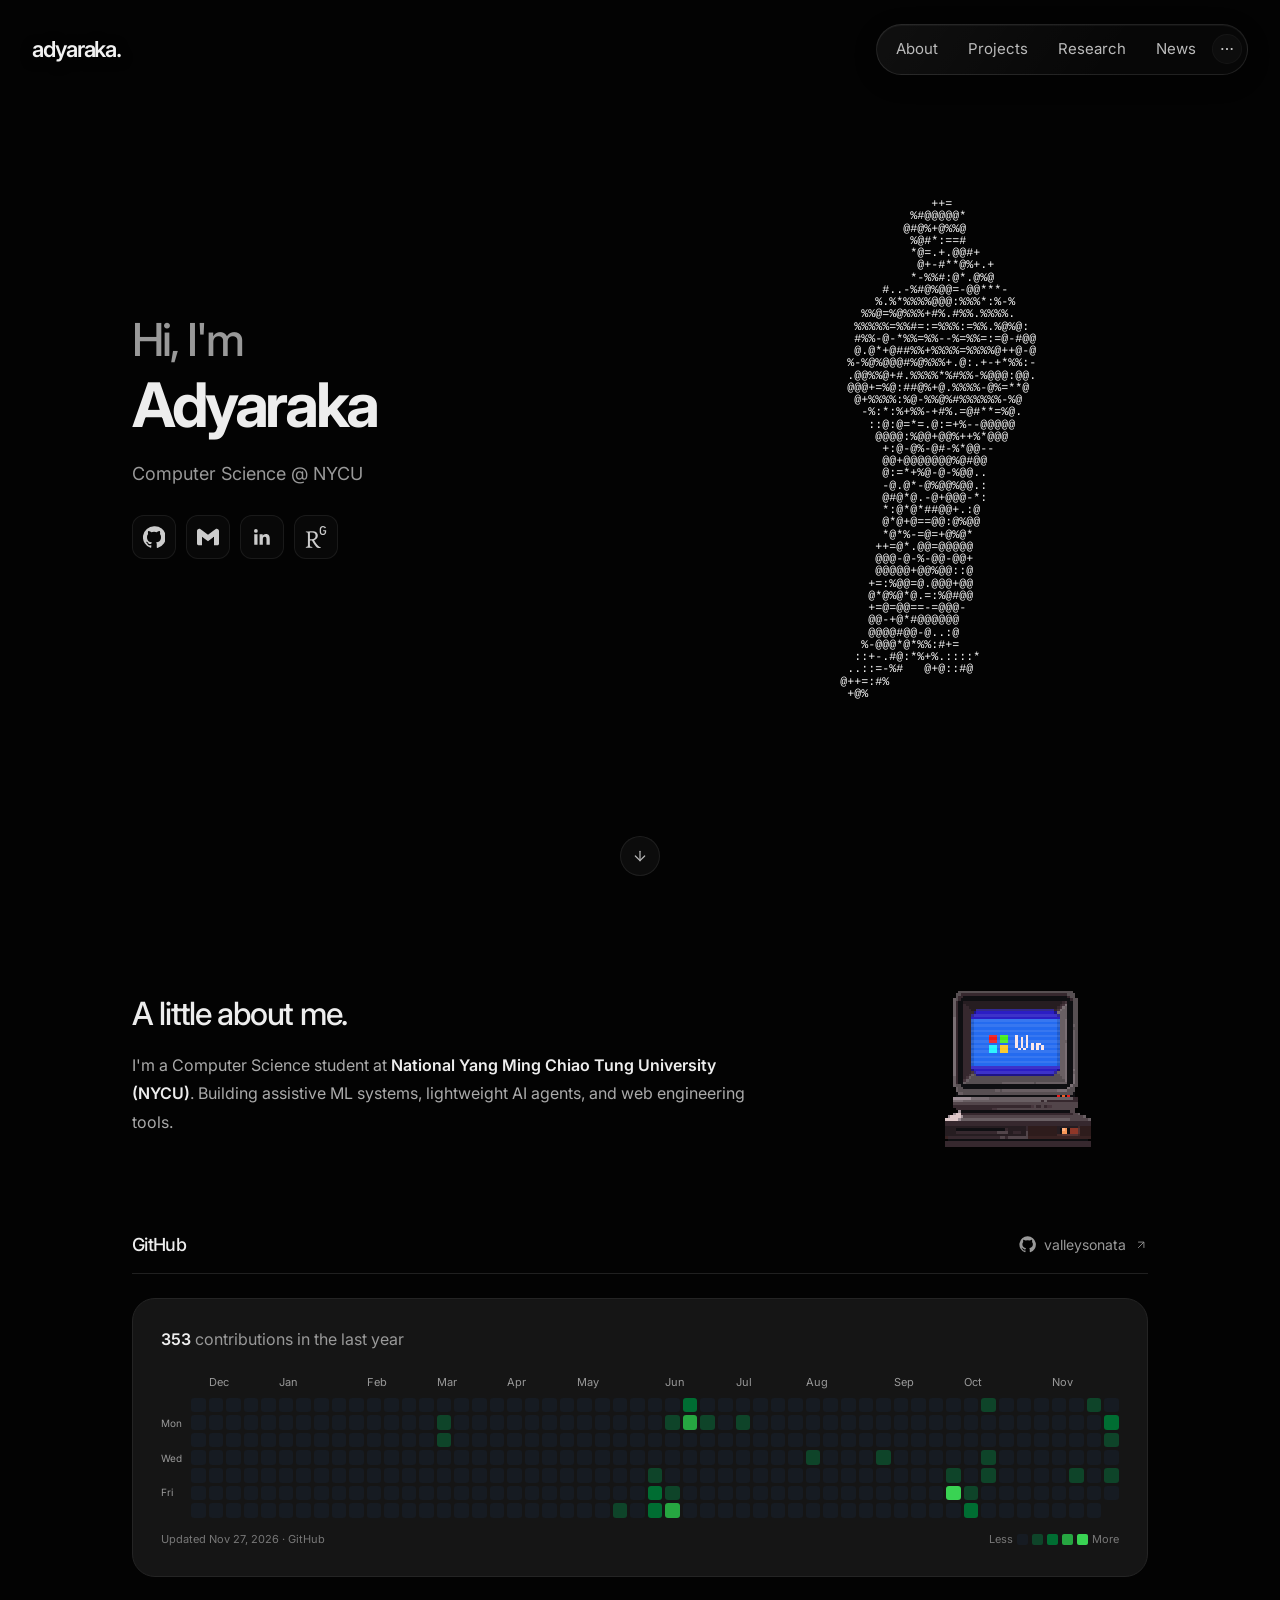
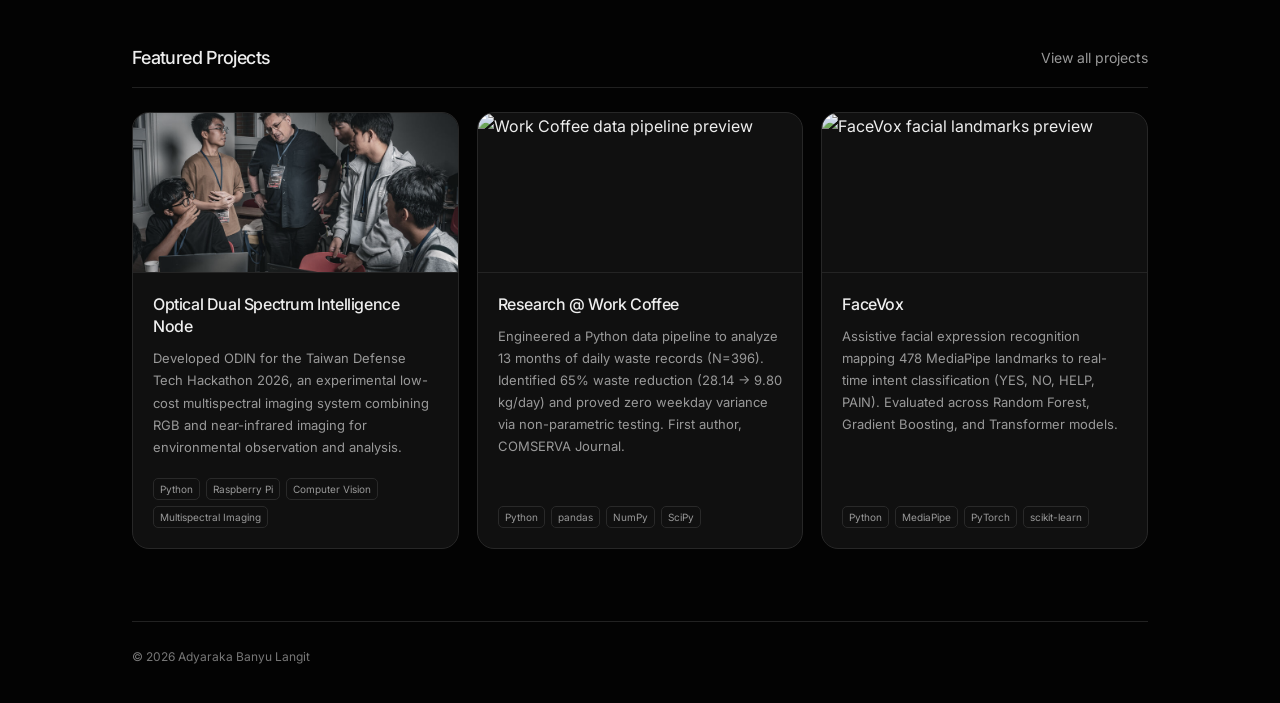
==== commit 53119f51: "Update GitHub activity" ====
--- a/index.html
+++ b/index.html
@@ -526,8 +526,8 @@
     <div class="github-scroll" role="region" aria-label="GitHub contribution calendar; scroll horizontally on small screens" tabindex="0">
       <div class="github-calendar" style="--weeks:53">
         <div class="github-months" aria-hidden="true"><span style="grid-column:2">Dec</span><span style="grid-column:6">Jan</span><span style="grid-column:11">Feb</span><span style="grid-column:15">Mar</span><span style="grid-column:19">Apr</span><span style="grid-column:23">May</span><span style="grid-column:28">Jun</span><span style="grid-column:32">Jul</span><span style="grid-column:36">Aug</span><span style="grid-column:41">Sep</span><span style="grid-column:45">Oct</span><span style="grid-column:50">Nov</span></div>
-        <div class="github-body"><div class="github-weekdays" aria-hidden="true"><span>Mon</span><span>Wed</span><span>Fri</span></div><div class="github-grid" role="group" aria-label="Daily contributions; use arrow keys to explore"><button class="gh-day" type="button" tabindex="-1" data-level="0" data-date="2025-11-23" data-count="0" aria-label="0 contributions on November 23, 2025" style="grid-column:1;grid-row:1"></button><button class="gh-day" type="button" tabindex="-1" data-level="0" data-date="2025-11-24" data-count="0" aria-label="0 contributions on November 24, 2025" style="grid-column:1;grid-row:2"></button><button class="gh-day" type="button" tabindex="-1" data-level="0" data-date="2025-11-25" data-count="0" aria-label="0 contributions on November 25, 2025" style="grid-column:1;grid-row:3"></button><button class="gh-day" type="button" tabindex="-1" data-level="0" data-date="2025-11-26" data-count="0" aria-label="0 contributions on November 26, 2025" style="grid-column:1;grid-row:4"></button><button class="gh-day" type="button" tabindex="-1" data-level="0" data-date="2025-11-27" data-count="0" aria-label="0 contributions on November 27, 2025" style="grid-column:1;grid-row:5"></button><button class="gh-day" type="button" tabindex="-1" data-level="0" data-date="2025-11-28" data-count="0" aria-label="0 contributions on November 28, 2025" style="grid-column:1;grid-row:6"></button><button class="gh-day" type="button" tabindex="-1" data-level="0" data-date="2025-11-29" data-count="0" aria-label="0 contributions on November 29, 2025" style="grid-column:1;grid-row:7"></button><button class="gh-day" type="button" tabindex="-1" data-level="0" data-date="2025-11-30" data-count="0" aria-label="0 contributions on November 30, 2025" style="grid-column:2;grid-row:1"></button><button class="gh-day" type="button" tabindex="-1" data-level="0" data-date="2025-12-01" data-count="0" aria-label="0 contributions on December 1, 2025" style="grid-column:2;grid-row:2"></button><button class="gh-day" type="button" tabindex="-1" data-level="0" data-date="2025-12-02" data-count="0" aria-label="0 contributions on December 2, 2025" style="grid-column:2;grid-row:3"></button><button class="gh-day" type="button" tabindex="-1" data-level="0" data-date="2025-12-03" data-count="0" aria-label="0 contributions on December 3, 2025" style="grid-column:2;grid-row:4"></button><button class="gh-day" type="button" tabindex="-1" data-level="0" data-date="2025-12-04" data-count="0" aria-label="0 contributions on December 4, 2025" style="grid-column:2;grid-row:5"></button><button class="gh-day" type="button" tabindex="-1" data-level="0" data-date="2025-12-05" data-count="0" aria-label="0 contributions on December 5, 2025" style="grid-column:2;grid-row:6"></button><button class="gh-day" type="button" tabindex="-1" data-level="0" data-date="2025-12-06" data-count="0" aria-label="0 contributions on December 6, 2025" style="grid-column:2;grid-row:7"></button><button class="gh-day" type="button" tabindex="-1" data-level="0" data-date="2025-12-07" data-count="0" aria-label="0 contributions on December 7, 2025" style="grid-column:3;grid-row:1"></button><button class="gh-day" type="button" tabindex="-1" data-level="0" data-date="2025-12-08" data-count="0" aria-label="0 contributions on December 8, 2025" style="grid-column:3;grid-row:2"></button><button class="gh-day" type="button" tabindex="-1" data-level="0" data-date="2025-12-09" data-count="0" aria-label="0 contributions on December 9, 2025" style="grid-column:3;grid-row:3"></button><button class="gh-day" type="button" tabindex="-1" data-level="0" data-date="2025-12-10" data-count="0" aria-label="0 contributions on December 10, 2025" style="grid-column:3;grid-row:4"></button><button class="gh-day" type="button" tabindex="-1" data-level="0" data-date="2025-12-11" data-count="0" aria-label="0 contributions on December 11, 2025" style="grid-column:3;grid-row:5"></button><button class="gh-day" type="button" tabindex="-1" data-level="0" data-date="2025-12-12" data-count="0" aria-label="0 contributions on December 12, 2025" style="grid-column:3;grid-row:6"></button><button class="gh-day" type="button" tabindex="-1" data-level="0" data-date="2025-12-13" data-count="0" aria-label="0 contributions on December 13, 2025" style="grid-column:3;grid-row:7"></button><button class="gh-day" type="button" tabindex="-1" data-level="0" data-date="2025-12-14" data-count="0" aria-label="0 contributions on December 14, 2025" style="grid-column:4;grid-row:1"></button><button class="gh-day" type="button" tabindex="-1" data-level="0" data-date="2025-12-15" data-count="0" aria-label="0 contributions on December 15, 2025" style="grid-column:4;grid-row:2"></button><button class="gh-day" type="button" tabindex="-1" data-level="0" data-date="2025-12-16" data-count="0" aria-label="0 contributions on December 16, 2025" style="grid-column:4;grid-row:3"></button><button class="gh-day" type="button" tabindex="-1" data-level="0" data-date="2025-12-17" data-count="0" aria-label="0 contributions on December 17, 2025" style="grid-column:4;grid-row:4"></button><button class="gh-day" type="button" tabindex="-1" data-level="0" data-date="2025-12-18" data-count="0" aria-label="0 contributions on December 18, 2025" style="grid-column:4;grid-row:5"></button><button class="gh-day" type="button" tabindex="-1" data-level="0" data-date="2025-12-19" data-count="0" aria-label="0 contributions on December 19, 2025" style="grid-column:4;grid-row:6"></button><button class="gh-day" type="button" tabindex="-1" data-level="0" data-date="2025-12-20" data-count="0" aria-label="0 contributions on December 20, 2025" style="grid-column:4;grid-row:7"></button><button class="gh-day" type="button" tabindex="-1" data-level="0" data-date="2025-12-21" data-count="0" aria-label="0 contributions on December 21, 2025" style="grid-column:5;grid-row:1"></button><button class="gh-day" type="button" tabindex="-1" data-level="0" data-date="2025-12-22" data-count="0" aria-label="0 contributions on December 22, 2025" style="grid-column:5;grid-row:2"></button><button class="gh-day" type="button" tabindex="-1" data-level="0" data-date="2025-12-23" data-count="0" aria-label="0 contributions on December 23, 2025" style="grid-column:5;grid-row:3"></button><button class="gh-day" type="button" tabindex="-1" data-level="0" data-date="2025-12-24" data-count="0" aria-label="0 contributions on December 24, 2025" style="grid-column:5;grid-row:4"></button><button class="gh-day" type="button" tabindex="-1" data-level="0" data-date="2025-12-25" data-count="0" aria-label="0 contributions on December 25, 2025" style="grid-column:5;grid-row:5"></button><button class="gh-day" type="button" tabindex="-1" data-level="0" data-date="2025-12-26" data-count="0" aria-label="0 contributions on December 26, 2025" style="grid-column:5;grid-row:6"></button><button class="gh-day" type="button" tabindex="-1" data-level="0" data-date="2025-12-27" data-count="0" aria-label="0 contributions on December 27, 2025" style="grid-column:5;grid-row:7"></button><button class="gh-day" type="button" tabindex="-1" data-level="0" data-date="2025-12-28" data-count="0" aria-label="0 contributions on December 28, 2025" style="grid-column:6;grid-row:1"></button><button class="gh-day" type="button" tabindex="-1" data-level="0" data-date="2025-12-29" data-count="0" aria-label="0 contributions on December 29, 2025" style="grid-column:6;grid-row:2"></button><button class="gh-day" type="button" tabindex="-1" data-level="0" data-date="2025-12-30" data-count="0" aria-label="0 contributions on December 30, 2025" style="grid-column:6;grid-row:3"></button><button class="gh-day" type="button" tabindex="-1" data-level="0" data-date="2025-12-31" data-count="0" aria-label="0 contributions on December 31, 2025" style="grid-column:6;grid-row:4"></button><button class="gh-day" type="button" tabindex="-1" data-level="0" data-date="2026-01-01" data-count="0" aria-label="0 contributions on January 1, 2026" style="grid-column:6;grid-row:5"></button><button class="gh-day" type="button" tabindex="-1" data-level="0" data-date="2026-01-02" data-count="0" aria-label="0 contributions on January 2, 2026" style="grid-column:6;grid-row:6"></button><button class="gh-day" type="button" tabindex="-1" data-level="0" data-date="2026-01-03" data-count="0" aria-label="0 contributions on January 3, 2026" style="grid-column:6;grid-row:7"></button><button class="gh-day" type="button" tabindex="-1" data-level="0" data-date="2026-01-04" data-count="0" aria-label="0 contributions on January 4, 2026" style="grid-column:7;grid-row:1"></button><button class="gh-day" type="button" tabindex="-1" data-level="0" data-date="2026-01-05" data-count="0" aria-label="0 contributions on January 5, 2026" style="grid-column:7;grid-row:2"></button><button class="gh-day" type="button" tabindex="-1" data-level="0" data-date="2026-01-06" data-count="0" aria-label="0 contributions on January 6, 2026" style="grid-column:7;grid-row:3"></button><button class="gh-day" type="button" tabindex="-1" data-level="0" data-date="2026-01-07" data-count="0" aria-label="0 contributions on January 7, 2026" style="grid-column:7;grid-row:4"></button><button class="gh-day" type="button" tabindex="-1" data-level="0" data-date="2026-01-08" data-count="0" aria-label="0 contributions on January 8, 2026" style="grid-column:7;grid-row:5"></button><button class="gh-day" type="button" tabindex="-1" data-level="0" data-date="2026-01-09" data-count="0" aria-label="0 contributions on January 9, 2026" style="grid-column:7;grid-row:6"></button><button class="gh-day" type="button" tabindex="-1" data-level="0" data-date="2026-01-10" data-count="0" aria-label="0 contributions on January 10, 2026" style="grid-column:7;grid-row:7"></button><button class="gh-day" type="button" tabindex="-1" data-level="0" data-date="2026-01-11" data-count="0" aria-label="0 contributions on January 11, 2026" style="grid-column:8;grid-row:1"></button><button class="gh-day" type="button" tabindex="-1" data-level="0" data-date="2026-01-12" data-count="0" aria-label="0 contributions on January 12, 2026" style="grid-column:8;grid-row:2"></button><button class="gh-day" type="button" tabindex="-1" data-level="0" data-date="2026-01-13" data-count="0" aria-label="0 contributions on January 13, 2026" style="grid-column:8;grid-row:3"></button><button class="gh-day" type="button" tabindex="-1" data-level="0" data-date="2026-01-14" data-count="0" aria-label="0 contributions on January 14, 2026" style="grid-column:8;grid-row:4"></button><button class="gh-day" type="button" tabindex="-1" data-level="0" data-date="2026-01-15" data-count="0" aria-label="0 contributions on January 15, 2026" style="grid-column:8;grid-row:5"></button><button class="gh-day" type="button" tabindex="-1" data-level="0" data-date="2026-01-16" data-count="0" aria-label="0 contributions on January 16, 2026" style="grid-column:8;grid-row:6"></button><button class="gh-day" type="button" tabindex="-1" data-level="0" data-date="2026-01-17" data-count="0" aria-label="0 contributions on January 17, 2026" style="grid-column:8;grid-row:7"></button><button class="gh-day" type="button" tabindex="-1" data-level="0" data-date="2026-01-18" data-count="0" aria-label="0 contributions on January 18, 2026" style="grid-column:9;grid-row:1"></button><button class="gh-day" type="button" tabindex="-1" data-level="0" data-date="2026-01-19" data-count="0" aria-label="0 contributions on January 19, 2026" style="grid-column:9;grid-row:2"></button><button class="gh-day" type="button" tabindex="-1" data-level="0" data-date="2026-01-20" data-count="0" aria-label="0 contributions on January 20, 2026" style="grid-column:9;grid-row:3"></button><button class="gh-day" type="button" tabindex="-1" data-level="0" data-date="2026-01-21" data-count="0" aria-label="0 contributions on January 21, 2026" style="grid-column:9;grid-row:4"></button><button class="gh-day" type="button" tabindex="-1" data-level="0" data-date="2026-01-22" data-count="0" aria-label="0 contributions on January 22, 2026" style="grid-column:9;grid-row:5"></button><button class="gh-day" type="button" tabindex="-1" data-level="0" data-date="2026-01-23" data-count="0" aria-label="0 contributions on January 23, 2026" style="grid-column:9;grid-row:6"></button><button class="gh-day" type="button" tabindex="-1" data-level="0" data-date="2026-01-24" data-count="0" aria-label="0 contributions on January 24, 2026" style="grid-column:9;grid-row:7"></button><button class="gh-day" type="button" tabindex="-1" data-level="0" data-date="2026-01-25" data-count="0" aria-label="0 contributions on January 25, 2026" style="grid-column:10;grid-row:1"></button><button class="gh-day" type="button" tabindex="-1" data-level="0" data-date="2026-01-26" data-count="0" aria-label="0 contributions on January 26, 2026" style="grid-column:10;grid-row:2"></button><button class="gh-day" type="button" tabindex="-1" data-level="0" data-date="2026-01-27" data-count="0" aria-label="0 contributions on January 27, 2026" style="grid-column:10;grid-row:3"></button><button class="gh-day" type="button" tabindex="-1" data-level="0" data-date="2026-01-28" data-count="0" aria-label="0 contributions on January 28, 2026" style="grid-column:10;grid-row:4"></button><button class="gh-day" type="button" tabindex="-1" data-level="0" data-date="2026-01-29" data-count="0" aria-label="0 contributions on January 29, 2026" style="grid-column:10;grid-row:5"></button><button class="gh-day" type="button" tabindex="-1" data-level="0" data-date="2026-01-30" data-count="0" aria-label="0 contributions on January 30, 2026" style="grid-column:10;grid-row:6"></button><button class="gh-day" type="button" tabindex="-1" data-level="0" data-date="2026-01-31" data-count="0" aria-label="0 contributions on January 31, 2026" style="grid-column:10;grid-row:7"></button><button class="gh-day" type="button" tabindex="-1" data-level="0" data-date="2026-02-01" data-count="0" aria-label="0 contributions on February 1, 2026" style="grid-column:11;grid-row:1"></button><button class="gh-day" type="button" tabindex="-1" data-level="0" data-date="2026-02-02" data-count="0" aria-label="0 contributions on February 2, 2026" style="grid-column:11;grid-row:2"></button><button class="gh-day" type="button" tabindex="-1" data-level="0" data-date="2026-02-03" data-count="0" aria-label="0 contributions on February 3, 2026" style="grid-column:11;grid-row:3"></button><button class="gh-day" type="button" tabindex="-1" data-level="0" data-date="2026-02-04" data-count="0" aria-label="0 contributions on February 4, 2026" style="grid-column:11;grid-row:4"></button><button class="gh-day" type="button" tabindex="-1" data-level="0" data-date="2026-02-05" data-count="0" aria-label="0 contributions on February 5, 2026" style="grid-column:11;grid-row:5"></button><button class="gh-day" type="button" tabindex="-1" data-level="0" data-date="2026-02-06" data-count="0" aria-label="0 contributions on February 6, 2026" style="grid-column:11;grid-row:6"></button><button class="gh-day" type="button" tabindex="-1" data-level="0" data-date="2026-02-07" data-count="0" aria-label="0 contributions on February 7, 2026" style="grid-column:11;grid-row:7"></button><button class="gh-day" type="button" tabindex="-1" data-level="0" data-date="2026-02-08" data-count="0" aria-label="0 contributions on February 8, 2026" style="grid-column:12;grid-row:1"></button><button class="gh-day" type="button" tabindex="-1" data-level="0" data-date="2026-02-09" data-count="0" aria-label="0 contributions on February 9, 2026" style="grid-column:12;grid-row:2"></button><button class="gh-day" type="button" tabindex="-1" data-level="0" data-date="2026-02-10" data-count="0" aria-label="0 contributions on February 10, 2026" style="grid-column:12;grid-row:3"></button><button class="gh-day" type="button" tabindex="-1" data-level="0" data-date="2026-02-11" data-count="0" aria-label="0 contributions on February 11, 2026" style="grid-column:12;grid-row:4"></button><button class="gh-day" type="button" tabindex="-1" data-level="0" data-date="2026-02-12" data-count="0" aria-label="0 contributions on February 12, 2026" style="grid-column:12;grid-row:5"></button><button class="gh-day" type="button" tabindex="-1" data-level="0" data-date="2026-02-13" data-count="0" aria-label="0 contributions on February 13, 2026" style="grid-column:12;grid-row:6"></button><button class="gh-day" type="button" tabindex="-1" data-level="0" data-date="2026-02-14" data-count="0" aria-label="0 contributions on February 14, 2026" style="grid-column:12;grid-row:7"></button><button class="gh-day" type="button" tabindex="-1" data-level="0" data-date="2026-02-15" data-count="0" aria-label="0 contributions on February 15, 2026" style="grid-column:13;grid-row:1"></button><button class="gh-day" type="button" tabindex="-1" data-level="0" data-date="2026-02-16" data-count="0" aria-label="0 contributions on February 16, 2026" style="grid-column:13;grid-row:2"></button><button class="gh-day" type="button" tabindex="-1" data-level="0" data-date="2026-02-17" data-count="0" aria-label="0 contributions on February 17, 2026" style="grid-column:13;grid-row:3"></button><button class="gh-day" type="button" tabindex="-1" data-level="0" data-date="2026-02-18" data-count="0" aria-label="0 contributions on February 18, 2026" style="grid-column:13;grid-row:4"></button><button class="gh-day" type="button" tabindex="-1" data-level="0" data-date="2026-02-19" data-count="0" aria-label="0 contributions on February 19, 2026" style="grid-column:13;grid-row:5"></button><button class="gh-day" type="button" tabindex="-1" data-level="0" data-date="2026-02-20" data-count="0" aria-label="0 contributions on February 20, 2026" style="grid-column:13;grid-row:6"></button><button class="gh-day" type="button" tabindex="-1" data-level="0" data-date="2026-02-21" data-count="0" aria-label="0 contributions on February 21, 2026" style="grid-column:13;grid-row:7"></button><button class="gh-day" type="button" tabindex="-1" data-level="0" data-date="2026-02-22" data-count="0" aria-label="0 contributions on February 22, 2026" style="grid-column:14;grid-row:1"></button><button class="gh-day" type="button" tabindex="-1" data-level="0" data-date="2026-02-23" data-count="0" aria-label="0 contributions on February 23, 2026" style="grid-column:14;grid-row:2"></button><button class="gh-day" type="button" tabindex="-1" data-level="0" data-date="2026-02-24" data-count="0" aria-label="0 contributions on February 24, 2026" style="grid-column:14;grid-row:3"></button><button class="gh-day" type="button" tabindex="-1" data-level="0" data-date="2026-02-25" data-count="0" aria-label="0 contributions on February 25, 2026" style="grid-column:14;grid-row:4"></button><button class="gh-day" type="button" tabindex="-1" data-level="0" data-date="2026-02-26" data-count="0" aria-label="0 contributions on February 26, 2026" style="grid-column:14;grid-row:5"></button><button class="gh-day" type="button" tabindex="-1" data-level="0" data-date="2026-02-27" data-count="0" aria-label="0 contributions on February 27, 2026" style="grid-column:14;grid-row:6"></button><button class="gh-day" type="button" tabindex="-1" data-level="0" data-date="2026-02-28" data-count="0" aria-label="0 contributions on February 28, 2026" style="grid-column:14;grid-row:7"></button><button class="gh-day" type="button" tabindex="-1" data-level="0" data-date="2026-03-01" data-count="0" aria-label="0 contributions on March 1, 2026" style="grid-column:15;grid-row:1"></button><button class="gh-day" type="button" tabindex="-1" data-level="1" data-date="2026-03-02" data-count="3" aria-label="3 contributions on March 2, 2026" style="grid-column:15;grid-row:2"></button><button class="gh-day" type="button" tabindex="-1" data-level="1" data-date="2026-03-03" data-count="3" aria-label="3 contributions on March 3, 2026" style="grid-column:15;grid-row:3"></button><button class="gh-day" type="button" tabindex="-1" data-level="0" data-date="2026-03-04" data-count="0" aria-label="0 contributions on March 4, 2026" style="grid-column:15;grid-row:4"></button><button class="gh-day" type="button" tabindex="-1" data-level="0" data-date="2026-03-05" data-count="0" aria-label="0 contributions on March 5, 2026" style="grid-column:15;grid-row:5"></button><button class="gh-day" type="button" tabindex="-1" data-level="0" data-date="2026-03-06" data-count="0" aria-label="0 contributions on March 6, 2026" style="grid-column:15;grid-row:6"></button><button class="gh-day" type="button" tabindex="-1" data-level="0" data-date="2026-03-07" data-count="0" aria-label="0 contributions on March 7, 2026" style="grid-column:15;grid-row:7"></button><button class="gh-day" type="button" tabindex="-1" data-level="0" data-date="2026-03-08" data-count="0" aria-label="0 contributions on March 8, 2026" style="grid-column:16;grid-row:1"></button><button class="gh-day" type="button" tabindex="-1" data-level="0" data-date="2026-03-09" data-count="0" aria-label="0 contributions on March 9, 2026" style="grid-column:16;grid-row:2"></button><button class="gh-day" type="button" tabindex="-1" data-level="0" data-date="2026-03-10" data-count="0" aria-label="0 contributions on March 10, 2026" style="grid-column:16;grid-row:3"></button><button class="gh-day" type="button" tabindex="-1" data-level="0" data-date="2026-03-11" data-count="0" aria-label="0 contributions on March 11, 2026" style="grid-column:16;grid-row:4"></button><button class="gh-day" type="button" tabindex="-1" data-level="0" data-date="2026-03-12" data-count="0" aria-label="0 contributions on March 12, 2026" style="grid-column:16;grid-row:5"></button><button class="gh-day" type="button" tabindex="-1" data-level="0" data-date="2026-03-13" data-count="0" aria-label="0 contributions on March 13, 2026" style="grid-column:16;grid-row:6"></button><button class="gh-day" type="button" tabindex="-1" data-level="0" data-date="2026-03-14" data-count="0" aria-label="0 contributions on March 14, 2026" style="grid-column:16;grid-row:7"></button><button class="gh-day" type="button" tabindex="-1" data-level="0" data-date="2026-03-15" data-count="0" aria-label="0 contributions on March 15, 2026" style="grid-column:17;grid-row:1"></button><button class="gh-day" type="button" tabindex="-1" data-level="0" data-date="2026-03-16" data-count="0" aria-label="0 contributions on March 16, 2026" style="grid-column:17;grid-row:2"></button><button class="gh-day" type="button" tabindex="-1" data-level="0" data-date="2026-03-17" data-count="0" aria-label="0 contributions on March 17, 2026" style="grid-column:17;grid-row:3"></button><button class="gh-day" type="button" tabindex="-1" data-level="0" data-date="2026-03-18" data-count="0" aria-label="0 contributions on March 18, 2026" style="grid-column:17;grid-row:4"></button><button class="gh-day" type="button" tabindex="-1" data-level="0" data-date="2026-03-19" data-count="0" aria-label="0 contributions on March 19, 2026" style="grid-column:17;grid-row:5"></button><button class="gh-day" type="button" tabindex="-1" data-level="0" data-date="2026-03-20" data-count="0" aria-label="0 contributions on March 20, 2026" style="grid-column:17;grid-row:6"></button><button class="gh-day" type="button" tabindex="-1" data-level="0" data-date="2026-03-21" data-count="0" aria-label="0 contributions on March 21, 2026" style="grid-column:17;grid-row:7"></button><button class="gh-day" type="button" tabindex="-1" data-level="0" data-date="2026-03-22" data-count="0" aria-label="0 contributions on March 22, 2026" style="grid-column:18;grid-row:1"></button><button class="gh-day" type="button" tabindex="-1" data-level="0" data-date="2026-03-23" data-count="0" aria-label="0 contributions on March 23, 2026" style="grid-column:18;grid-row:2"></button><button class="gh-day" type="button" tabindex="-1" data-level="0" data-date="2026-03-24" data-count="0" aria-label="0 contributions on March 24, 2026" style="grid-column:18;grid-row:3"></button><button class="gh-day" type="button" tabindex="-1" data-level="0" data-date="2026-03-25" data-count="0" aria-label="0 contributions on March 25, 2026" style="grid-column:18;grid-row:4"></button><button class="gh-day" type="button" tabindex="-1" data-level="0" data-date="2026-03-26" data-count="0" aria-label="0 contributions on March 26, 2026" style="grid-column:18;grid-row:5"></button><button class="gh-day" type="button" tabindex="-1" data-level="0" data-date="2026-03-27" data-count="0" aria-label="0 contributions on March 27, 2026" style="grid-column:18;grid-row:6"></button><button class="gh-day" type="button" tabindex="-1" data-level="0" data-date="2026-03-28" data-count="0" aria-label="0 contributions on March 28, 2026" style="grid-column:18;grid-row:7"></button><button class="gh-day" type="button" tabindex="-1" data-level="0" data-date="2026-03-29" data-count="0" aria-label="0 contributions on March 29, 2026" style="grid-column:19;grid-row:1"></button><button class="gh-day" type="button" tabindex="-1" data-level="0" data-date="2026-03-30" data-count="0" aria-label="0 contributions on March 30, 2026" style="grid-column:19;grid-row:2"></button><button class="gh-day" type="button" tabindex="-1" data-level="0" data-date="2026-03-31" data-count="0" aria-label="0 contributions on March 31, 2026" style="grid-column:19;grid-row:3"></button><button class="gh-day" type="button" tabindex="-1" data-level="0" data-date="2026-04-01" data-count="0" aria-label="0 contributions on April 1, 2026" style="grid-column:19;grid-row:4"></button><button class="gh-day" type="button" tabindex="-1" data-level="0" data-date="2026-04-02" data-count="0" aria-label="0 contributions on April 2, 2026" style="grid-column:19;grid-row:5"></button><button class="gh-day" type="button" tabindex="-1" data-level="0" data-date="2026-04-03" data-count="0" aria-label="0 contributions on April 3, 2026" style="grid-column:19;grid-row:6"></button><button class="gh-day" type="button" tabindex="-1" data-level="0" data-date="2026-04-04" data-count="0" aria-label="0 contributions on April 4, 2026" style="grid-column:19;grid-row:7"></button><button class="gh-day" type="button" tabindex="-1" data-level="0" data-date="2026-04-05" data-count="0" aria-label="0 contributions on April 5, 2026" style="grid-column:20;grid-row:1"></button><button class="gh-day" type="button" tabindex="-1" data-level="0" data-date="2026-04-06" data-count="0" aria-label="0 contributions on April 6, 2026" style="grid-column:20;grid-row:2"></button><button class="gh-day" type="button" tabindex="-1" data-level="0" data-date="2026-04-07" data-count="0" aria-label="0 contributions on April 7, 2026" style="grid-column:20;grid-row:3"></button><button class="gh-day" type="button" tabindex="-1" data-level="0" data-date="2026-04-08" data-count="0" aria-label="0 contributions on April 8, 2026" style="grid-column:20;grid-row:4"></button><button class="gh-day" type="button" tabindex="-1" data-level="0" data-date="2026-04-09" data-count="0" aria-label="0 contributions on April 9, 2026" style="grid-column:20;grid-row:5"></button><button class="gh-day" type="button" tabindex="-1" data-level="0" data-date="2026-04-10" data-count="0" aria-label="0 contributions on April 10, 2026" style="grid-column:20;grid-row:6"></button><button class="gh-day" type="button" tabindex="-1" data-level="0" data-date="2026-04-11" data-count="0" aria-label="0 contributions on April 11, 2026" style="grid-column:20;grid-row:7"></button><button class="gh-day" type="button" tabindex="-1" data-level="0" data-date="2026-04-12" data-count="0" aria-label="0 contributions on April 12, 2026" style="grid-column:21;grid-row:1"></button><button class="gh-day" type="button" tabindex="-1" data-level="0" data-date="2026-04-13" data-count="0" aria-label="0 contributions on April 13, 2026" style="grid-column:21;grid-row:2"></button><button class="gh-day" type="button" tabindex="-1" data-level="0" data-date="2026-04-14" data-count="0" aria-label="0 contributions on April 14, 2026" style="grid-column:21;grid-row:3"></button><button class="gh-day" type="button" tabindex="-1" data-level="0" data-date="2026-04-15" data-count="0" aria-label="0 contributions on April 15, 2026" style="grid-column:21;grid-row:4"></button><button class="gh-day" type="button" tabindex="-1" data-level="0" data-date="2026-04-16" data-count="0" aria-label="0 contributions on April 16, 2026" style="grid-column:21;grid-row:5"></button><button class="gh-day" type="button" tabindex="-1" data-level="0" data-date="2026-04-17" data-count="0" aria-label="0 contributions on April 17, 2026" style="grid-column:21;grid-row:6"></button><button class="gh-day" type="button" tabindex="-1" data-level="0" data-date="2026-04-18" data-count="0" aria-label="0 contributions on April 18, 2026" style="grid-column:21;grid-row:7"></button><button class="gh-day" type="button" tabindex="-1" data-level="0" data-date="2026-04-19" data-count="0" aria-label="0 contributions on April 19, 2026" style="grid-column:22;grid-row:1"></button><button class="gh-day" type="button" tabindex="-1" data-level="0" data-date="2026-04-20" data-count="0" aria-label="0 contributions on April 20, 2026" style="grid-column:22;grid-row:2"></button><button class="gh-day" type="button" tabindex="-1" data-level="0" data-date="2026-04-21" data-count="0" aria-label="0 contributions on April 21, 2026" style="grid-column:22;grid-row:3"></button><button class="gh-day" type="button" tabindex="-1" data-level="0" data-date="2026-04-22" data-count="0" aria-label="0 contributions on April 22, 2026" style="grid-column:22;grid-row:4"></button><button class="gh-day" type="button" tabindex="-1" data-level="0" data-date="2026-04-23" data-count="0" aria-label="0 contributions on April 23, 2026" style="grid-column:22;grid-row:5"></button><button class="gh-day" type="button" tabindex="-1" data-level="0" data-date="2026-04-24" data-count="0" aria-label="0 contributions on April 24, 2026" style="grid-column:22;grid-row:6"></button><button class="gh-day" type="button" tabindex="-1" data-level="0" data-date="2026-04-25" data-count="0" aria-label="0 contributions on April 25, 2026" style="grid-column:22;grid-row:7"></button><button class="gh-day" type="button" tabindex="-1" data-level="0" data-date="2026-04-26" data-count="0" aria-label="0 contributions on April 26, 2026" style="grid-column:23;grid-row:1"></button><button class="gh-day" type="button" tabindex="-1" data-level="0" data-date="2026-04-27" data-count="0" aria-label="0 contributions on April 27, 2026" style="grid-column:23;grid-row:2"></button><button class="gh-day" type="button" tabindex="-1" data-level="0" data-date="2026-04-28" data-count="0" aria-label="0 contributions on April 28, 2026" style="grid-column:23;grid-row:3"></button><button class="gh-day" type="button" tabindex="-1" data-level="0" data-date="2026-04-29" data-count="0" aria-label="0 contributions on April 29, 2026" style="grid-column:23;grid-row:4"></button><button class="gh-day" type="button" tabindex="-1" data-level="0" data-date="2026-04-30" data-count="0" aria-label="0 contributions on April 30, 2026" style="grid-column:23;grid-row:5"></button><button class="gh-day" type="button" tabindex="-1" data-level="0" data-date="2026-05-01" data-count="0" aria-label="0 contributions on May 1, 2026" style="grid-column:23;grid-row:6"></button><button class="gh-day" type="button" tabindex="-1" data-level="0" data-date="2026-05-02" data-count="0" aria-label="0 contributions on May 2, 2026" style="grid-column:23;grid-row:7"></button><button class="gh-day" type="button" tabindex="-1" data-level="0" data-date="2026-05-03" data-count="0" aria-label="0 contributions on May 3, 2026" style="grid-column:24;grid-row:1"></button><button class="gh-day" type="button" tabindex="-1" data-level="0" data-date="2026-05-04" data-count="0" aria-label="0 contributions on May 4, 2026" style="grid-column:24;grid-row:2"></button><button class="gh-day" type="button" tabindex="-1" data-level="0" data-date="2026-05-05" data-count="0" aria-label="0 contributions on May 5, 2026" style="grid-column:24;grid-row:3"></button><button class="gh-day" type="button" tabindex="-1" data-level="0" data-date="2026-05-06" data-count="0" aria-label="0 contributions on May 6, 2026" style="grid-column:24;grid-row:4"></button><button class="gh-day" type="button" tabindex="-1" data-level="0" data-date="2026-05-07" data-count="0" aria-label="0 contributions on May 7, 2026" style="grid-column:24;grid-row:5"></button><button class="gh-day" type="button" tabindex="-1" data-level="0" data-date="2026-05-08" data-count="0" aria-label="0 contributions on May 8, 2026" style="grid-column:24;grid-row:6"></button><button class="gh-day" type="button" tabindex="-1" data-level="0" data-date="2026-05-09" data-count="0" aria-label="0 contributions on May 9, 2026" style="grid-column:24;grid-row:7"></button><button class="gh-day" type="button" tabindex="-1" data-level="0" data-date="2026-05-10" data-count="0" aria-label="0 contributions on May 10, 2026" style="grid-column:25;grid-row:1"></button><button class="gh-day" type="button" tabindex="-1" data-level="0" data-date="2026-05-11" data-count="0" aria-label="0 contributions on May 11, 2026" style="grid-column:25;grid-row:2"></button><button class="gh-day" type="button" tabindex="-1" data-level="0" data-date="2026-05-12" data-count="0" aria-label="0 contributions on May 12, 2026" style="grid-column:25;grid-row:3"></button><button class="gh-day" type="button" tabindex="-1" data-level="0" data-date="2026-05-13" data-count="0" aria-label="0 contributions on May 13, 2026" style="grid-column:25;grid-row:4"></button><button class="gh-day" type="button" tabindex="-1" data-level="0" data-date="2026-05-14" data-count="0" aria-label="0 contributions on May 14, 2026" style="grid-column:25;grid-row:5"></button><button class="gh-day" type="button" tabindex="-1" data-level="0" data-date="2026-05-15" data-count="0" aria-label="0 contributions on May 15, 2026" style="grid-column:25;grid-row:6"></button><button class="gh-day" type="button" tabindex="-1" data-level="1" data-date="2026-05-16" data-count="2" aria-label="2 contributions on May 16, 2026" style="grid-column:25;grid-row:7"></button><button class="gh-day" type="button" tabindex="-1" data-level="0" data-date="2026-05-17" data-count="0" aria-label="0 contributions on May 17, 2026" style="grid-column:26;grid-row:1"></button><button class="gh-day" type="button" tabindex="-1" data-level="0" data-date="2026-05-18" data-count="0" aria-label="0 contributions on May 18, 2026" style="grid-column:26;grid-row:2"></button><button class="gh-day" type="button" tabindex="-1" data-level="0" data-date="2026-05-19" data-count="0" aria-label="0 contributions on May 19, 2026" style="grid-column:26;grid-row:3"></button><button class="gh-day" type="button" tabindex="-1" data-level="0" data-date="2026-05-20" data-count="0" aria-label="0 contributions on May 20, 2026" style="grid-column:26;grid-row:4"></button><button class="gh-day" type="button" tabindex="-1" data-level="0" data-date="2026-05-21" data-count="0" aria-label="0 contributions on May 21, 2026" style="grid-column:26;grid-row:5"></button><button class="gh-day" type="button" tabindex="-1" data-level="0" data-date="2026-05-22" data-count="0" aria-label="0 contributions on May 22, 2026" style="grid-column:26;grid-row:6"></button><button class="gh-day" type="button" tabindex="-1" data-level="0" data-date="2026-05-23" data-count="0" aria-label="0 contributions on May 23, 2026" style="grid-column:26;grid-row:7"></button><button class="gh-day" type="button" tabindex="-1" data-level="0" data-date="2026-05-24" data-count="0" aria-label="0 contributions on May 24, 2026" style="grid-column:27;grid-row:1"></button><button class="gh-day" type="button" tabindex="-1" data-level="0" data-date="2026-05-25" data-count="0" aria-label="0 contributions on May 25, 2026" style="grid-column:27;grid-row:2"></button><button class="gh-day" type="button" tabindex="-1" data-level="0" data-date="2026-05-26" data-count="0" aria-label="0 contributions on May 26, 2026" style="grid-column:27;grid-row:3"></button><button class="gh-day" type="button" tabindex="-1" data-level="0" data-date="2026-05-27" data-count="0" aria-label="0 contributions on May 27, 2026" style="grid-column:27;grid-row:4"></button><button class="gh-day" type="button" tabindex="-1" data-level="1" data-date="2026-05-28" data-count="2" aria-label="2 contributions on May 28, 2026" style="grid-column:27;grid-row:5"></button><button class="gh-day" type="button" tabindex="-1" data-level="2" data-date="2026-05-29" data-count="21" aria-label="21 contributions on May 29, 2026" style="grid-column:27;grid-row:6"></button><button class="gh-day" type="button" tabindex="-1" data-level="2" data-date="2026-05-30" data-count="27" aria-label="27 contributions on May 30, 2026" style="grid-column:27;grid-row:7"></button><button class="gh-day" type="button" tabindex="-1" data-level="0" data-date="2026-05-31" data-count="0" aria-label="0 contributions on May 31, 2026" style="grid-column:28;grid-row:1"></button><button class="gh-day" type="button" tabindex="-1" data-level="1" data-date="2026-06-01" data-count="1" aria-label="1 contribution on June 1, 2026" style="grid-column:28;grid-row:2"></button><button class="gh-day" type="button" tabindex="-1" data-level="0" data-date="2026-06-02" data-count="0" aria-label="0 contributions on June 2, 2026" style="grid-column:28;grid-row:3"></button><button class="gh-day" type="button" tabindex="-1" data-level="0" data-date="2026-06-03" data-count="0" aria-label="0 contributions on June 3, 2026" style="grid-column:28;grid-row:4"></button><button class="gh-day" type="button" tabindex="-1" data-level="0" data-date="2026-06-04" data-count="0" aria-label="0 contributions on June 4, 2026" style="grid-column:28;grid-row:5"></button><button class="gh-day" type="button" tabindex="-1" data-level="1" data-date="2026-06-05" data-count="2" aria-label="2 contributions on June 5, 2026" style="grid-column:28;grid-row:6"></button><button class="gh-day" type="button" tabindex="-1" data-level="3" data-date="2026-06-06" data-count="31" aria-label="31 contributions on June 6, 2026" style="grid-column:28;grid-row:7"></button><button class="gh-day" type="button" tabindex="-1" data-level="2" data-date="2026-06-07" data-count="30" aria-label="30 contributions on June 7, 2026" style="grid-column:29;grid-row:1"></button><button class="gh-day" type="button" tabindex="-1" data-level="3" data-date="2026-06-08" data-count="45" aria-label="45 contributions on June 8, 2026" style="grid-column:29;grid-row:2"></button><button class="gh-day" type="button" tabindex="-1" data-level="0" data-date="2026-06-09" data-count="0" aria-label="0 contributions on June 9, 2026" style="grid-column:29;grid-row:3"></button><button class="gh-day" type="button" tabindex="-1" data-level="0" data-date="2026-06-10" data-count="0" aria-label="0 contributions on June 10, 2026" style="grid-column:29;grid-row:4"></button><button class="gh-day" type="button" tabindex="-1" data-level="0" data-date="2026-06-11" data-count="0" aria-label="0 contributions on June 11, 2026" style="grid-column:29;grid-row:5"></button><button class="gh-day" type="button" tabindex="-1" data-level="0" data-date="2026-06-12" data-count="0" aria-label="0 contributions on June 12, 2026" style="grid-column:29;grid-row:6"></button><button class="gh-day" type="button" tabindex="-1" data-level="0" data-date="2026-06-13" data-count="0" aria-label="0 contributions on June 13, 2026" style="grid-column:29;grid-row:7"></button><button class="gh-day" type="button" tabindex="-1" data-level="0" data-date="2026-06-14" data-count="0" aria-label="0 contributions on June 14, 2026" style="grid-column:30;grid-row:1"></button><button class="gh-day" type="button" tabindex="-1" data-level="1" data-date="2026-06-15" data-count="1" aria-label="1 contribution on June 15, 2026" style="grid-column:30;grid-row:2"></button><button class="gh-day" type="button" tabindex="-1" data-level="0" data-date="2026-06-16" data-count="0" aria-label="0 contributions on June 16, 2026" style="grid-column:30;grid-row:3"></button><button class="gh-day" type="button" tabindex="-1" data-level="0" data-date="2026-06-17" data-count="0" aria-label="0 contributions on June 17, 2026" style="grid-column:30;grid-row:4"></button><button class="gh-day" type="button" tabindex="-1" data-level="0" data-date="2026-06-18" data-count="0" aria-label="0 contributions on June 18, 2026" style="grid-column:30;grid-row:5"></button><button class="gh-day" type="button" tabindex="-1" data-level="0" data-date="2026-06-19" data-count="0" aria-label="0 contributions on June 19, 2026" style="grid-column:30;grid-row:6"></button><button class="gh-day" type="button" tabindex="-1" data-level="0" data-date="2026-06-20" data-count="0" aria-label="0 contributions on June 20, 2026" style="grid-column:30;grid-row:7"></button><button class="gh-day" type="button" tabindex="-1" data-level="0" data-date="2026-06-21" data-count="0" aria-label="0 contributions on June 21, 2026" style="grid-column:31;grid-row:1"></button><button class="gh-day" type="button" tabindex="-1" data-level="0" data-date="2026-06-22" data-count="0" aria-label="0 contributions on June 22, 2026" style="grid-column:31;grid-row:2"></button><button class="gh-day" type="button" tabindex="-1" data-level="0" data-date="2026-06-23" data-count="0" aria-label="0 contributions on June 23, 2026" style="grid-column:31;grid-row:3"></button><button class="gh-day" type="button" tabindex="-1" data-level="0" data-date="2026-06-24" data-count="0" aria-label="0 contributions on June 24, 2026" style="grid-column:31;grid-row:4"></button><button class="gh-day" type="button" tabindex="-1" data-level="0" data-date="2026-06-25" data-count="0" aria-label="0 contributions on June 25, 2026" style="grid-column:31;grid-row:5"></button><button class="gh-day" type="button" tabindex="-1" data-level="0" data-date="2026-06-26" data-count="0" aria-label="0 contributions on June 26, 2026" style="grid-column:31;grid-row:6"></button><button class="gh-day" type="button" tabindex="-1" data-level="0" data-date="2026-06-27" data-count="0" aria-label="0 contributions on June 27, 2026" style="grid-column:31;grid-row:7"></button><button class="gh-day" type="button" tabindex="-1" data-level="0" data-date="2026-06-28" data-count="0" aria-label="0 contributions on June 28, 2026" style="grid-column:32;grid-row:1"></button><button class="gh-day" type="button" tabindex="-1" data-level="1" data-date="2026-06-29" data-count="1" aria-label="1 contribution on June 29, 2026" style="grid-column:32;grid-row:2"></button><button class="gh-day" type="button" tabindex="-1" data-level="0" data-date="2026-06-30" data-count="0" aria-label="0 contributions on June 30, 2026" style="grid-column:32;grid-row:3"></button><button class="gh-day" type="button" tabindex="-1" data-level="0" data-date="2026-07-01" data-count="0" aria-label="0 contributions on July 1, 2026" style="grid-column:32;grid-row:4"></button><button class="gh-day" type="button" tabindex="-1" data-level="0" data-date="2026-07-02" data-count="0" aria-label="0 contributions on July 2, 2026" style="grid-column:32;grid-row:5"></button><button class="gh-day" type="button" tabindex="-1" data-level="0" data-date="2026-07-03" data-count="0" aria-label="0 contributions on July 3, 2026" style="grid-column:32;grid-row:6"></button><button class="gh-day" type="button" tabindex="-1" data-level="0" data-date="2026-07-04" data-count="0" aria-label="0 contributions on July 4, 2026" style="grid-column:32;grid-row:7"></button><button class="gh-day" type="button" tabindex="-1" data-level="0" data-date="2026-07-05" data-count="0" aria-label="0 contributions on July 5, 2026" style="grid-column:33;grid-row:1"></button><button class="gh-day" type="button" tabindex="-1" data-level="0" data-date="2026-07-06" data-count="0" aria-label="0 contributions on July 6, 2026" style="grid-column:33;grid-row:2"></button><button class="gh-day" type="button" tabindex="-1" data-level="0" data-date="2026-07-07" data-count="0" aria-label="0 contributions on July 7, 2026" style="grid-column:33;grid-row:3"></button><button class="gh-day" type="button" tabindex="-1" data-level="0" data-date="2026-07-08" data-count="0" aria-label="0 contributions on July 8, 2026" style="grid-column:33;grid-row:4"></button><button class="gh-day" type="button" tabindex="-1" data-level="0" data-date="2026-07-09" data-count="0" aria-label="0 contributions on July 9, 2026" style="grid-column:33;grid-row:5"></button><button class="gh-day" type="button" tabindex="-1" data-level="0" data-date="2026-07-10" data-count="0" aria-label="0 contributions on July 10, 2026" style="grid-column:33;grid-row:6"></button><button class="gh-day" type="button" tabindex="-1" data-level="0" data-date="2026-07-11" data-count="0" aria-label="0 contributions on July 11, 2026" style="grid-column:33;grid-row:7"></button><button class="gh-day" type="button" tabindex="-1" data-level="0" data-date="2026-07-12" data-count="0" aria-label="0 contributions on July 12, 2026" style="grid-column:34;grid-row:1"></button><button class="gh-day" type="button" tabindex="-1" data-level="0" data-date="2026-07-13" data-count="0" aria-label="0 contributions on July 13, 2026" style="grid-column:34;grid-row:2"></button><button class="gh-day" type="button" tabindex="-1" data-level="0" data-date="2026-07-14" data-count="0" aria-label="0 contributions on July 14, 2026" style="grid-column:34;grid-row:3"></button><button class="gh-day" type="button" tabindex="-1" data-level="0" data-date="2026-07-15" data-count="0" aria-label="0 contributions on July 15, 2026" style="grid-column:34;grid-row:4"></button><button class="gh-day" type="button" tabindex="-1" data-level="0" data-date="2026-07-16" data-count="0" aria-label="0 contributions on July 16, 2026" style="grid-column:34;grid-row:5"></button><button class="gh-day" type="button" tabindex="-1" data-level="0" data-date="2026-07-17" data-count="0" aria-label="0 contributions on July 17, 2026" style="grid-column:34;grid-row:6"></button><button class="gh-day" type="button" tabindex="-1" data-level="0" data-date="2026-07-18" data-count="0" aria-label="0 contributions on July 18, 2026" style="grid-column:34;grid-row:7"></button><button class="gh-day" type="button" tabindex="-1" data-level="0" data-date="2026-07-19" data-count="0" aria-label="0 contributions on July 19, 2026" style="grid-column:35;grid-row:1"></button><button class="gh-day" type="button" tabindex="-1" data-level="0" data-date="2026-07-20" data-count="0" aria-label="0 contributions on July 20, 2026" style="grid-column:35;grid-row:2"></button><button class="gh-day" type="button" tabindex="-1" data-level="0" data-date="2026-07-21" data-count="0" aria-label="0 contributions on July 21, 2026" style="grid-column:35;grid-row:3"></button><button class="gh-day" type="button" tabindex="-1" data-level="0" data-date="2026-07-22" data-count="0" aria-label="0 contributions on July 22, 2026" style="grid-column:35;grid-row:4"></button><button class="gh-day" type="button" tabindex="-1" data-level="0" data-date="2026-07-23" data-count="0" aria-label="0 contributions on July 23, 2026" style="grid-column:35;grid-row:5"></button><button class="gh-day" type="button" tabindex="-1" data-level="0" data-date="2026-07-24" data-count="0" aria-label="0 contributions on July 24, 2026" style="grid-column:35;grid-row:6"></button><button class="gh-day" type="button" tabindex="-1" data-level="0" data-date="2026-07-25" data-count="0" aria-label="0 contributions on July 25, 2026" style="grid-column:35;grid-row:7"></button><button class="gh-day" type="button" tabindex="-1" data-level="0" data-date="2026-07-26" data-count="0" aria-label="0 contributions on July 26, 2026" style="grid-column:36;grid-row:1"></button><button class="gh-day" type="button" tabindex="-1" data-level="0" data-date="2026-07-27" data-count="0" aria-label="0 contributions on July 27, 2026" style="grid-column:36;grid-row:2"></button><button class="gh-day" type="button" tabindex="-1" data-level="0" data-date="2026-07-28" data-count="0" aria-label="0 contributions on July 28, 2026" style="grid-column:36;grid-row:3"></button><button class="gh-day" type="button" tabindex="-1" data-level="1" data-date="2026-07-29" data-count="1" aria-label="1 contribution on July 29, 2026" style="grid-column:36;grid-row:4"></button><button class="gh-day" type="button" tabindex="-1" data-level="0" data-date="2026-07-30" data-count="0" aria-label="0 contributions on July 30, 2026" style="grid-column:36;grid-row:5"></button><button class="gh-day" type="button" tabindex="-1" data-level="0" data-date="2026-07-31" data-count="0" aria-label="0 contributions on July 31, 2026" style="grid-column:36;grid-row:6"></button><button class="gh-day" type="button" tabindex="-1" data-level="0" data-date="2026-08-01" data-count="0" aria-label="0 contributions on August 1, 2026" style="grid-column:36;grid-row:7"></button><button class="gh-day" type="button" tabindex="-1" data-level="0" data-date="2026-08-02" data-count="0" aria-label="0 contributions on August 2, 2026" style="grid-column:37;grid-row:1"></button><button class="gh-day" type="button" tabindex="-1" data-level="0" data-date="2026-08-03" data-count="0" aria-label="0 contributions on August 3, 2026" style="grid-column:37;grid-row:2"></button><button class="gh-day" type="button" tabindex="-1" data-level="0" data-date="2026-08-04" data-count="0" aria-label="0 contributions on August 4, 2026" style="grid-column:37;grid-row:3"></button><button class="gh-day" type="button" tabindex="-1" data-level="0" data-date="2026-08-05" data-count="0" aria-label="0 contributions on August 5, 2026" style="grid-column:37;grid-row:4"></button><button class="gh-day" type="button" tabindex="-1" data-level="0" data-date="2026-08-06" data-count="0" aria-label="0 contributions on August 6, 2026" style="grid-column:37;grid-row:5"></button><button class="gh-day" type="button" tabindex="-1" data-level="0" data-date="2026-08-07" data-count="0" aria-label="0 contributions on August 7, 2026" style="grid-column:37;grid-row:6"></button><button class="gh-day" type="button" tabindex="-1" data-level="0" data-date="2026-08-08" data-count="0" aria-label="0 contributions on August 8, 2026" style="grid-column:37;grid-row:7"></button><button class="gh-day" type="button" tabindex="-1" data-level="0" data-date="2026-08-09" data-count="0" aria-label="0 contributions on August 9, 2026" style="grid-column:38;grid-row:1"></button><button class="gh-day" type="button" tabindex="-1" data-level="0" data-date="2026-08-10" data-count="0" aria-label="0 contributions on August 10, 2026" style="grid-column:38;grid-row:2"></button><button class="gh-day" type="button" tabindex="-1" data-level="0" data-date="2026-08-11" data-count="0" aria-label="0 contributions on August 11, 2026" style="grid-column:38;grid-row:3"></button><button class="gh-day" type="button" tabindex="-1" data-level="0" data-date="2026-08-12" data-count="0" aria-label="0 contributions on August 12, 2026" style="grid-column:38;grid-row:4"></button><button class="gh-day" type="button" tabindex="-1" data-level="0" data-date="2026-08-13" data-count="0" aria-label="0 contributions on August 13, 2026" style="grid-column:38;grid-row:5"></button><button class="gh-day" type="button" tabindex="-1" data-level="0" data-date="2026-08-14" data-count="0" aria-label="0 contributions on August 14, 2026" style="grid-column:38;grid-row:6"></button><button class="gh-day" type="button" tabindex="-1" data-level="0" data-date="2026-08-15" data-count="0" aria-label="0 contributions on August 15, 2026" style="grid-column:38;grid-row:7"></button><button class="gh-day" type="button" tabindex="-1" data-level="0" data-date="2026-08-16" data-count="0" aria-label="0 contributions on August 16, 2026" style="grid-column:39;grid-row:1"></button><button class="gh-day" type="button" tabindex="-1" data-level="0" data-date="2026-08-17" data-count="0" aria-label="0 contributions on August 17, 2026" style="grid-column:39;grid-row:2"></button><button class="gh-day" type="button" tabindex="-1" data-level="0" data-date="2026-08-18" data-count="0" aria-label="0 contributions on August 18, 2026" style="grid-column:39;grid-row:3"></button><button class="gh-day" type="button" tabindex="-1" data-level="0" data-date="2026-08-19" data-count="0" aria-label="0 contributions on August 19, 2026" style="grid-column:39;grid-row:4"></button><button class="gh-day" type="button" tabindex="-1" data-level="0" data-date="2026-08-20" data-count="0" aria-label="0 contributions on August 20, 2026" style="grid-column:39;grid-row:5"></button><button class="gh-day" type="button" tabindex="-1" data-level="0" data-date="2026-08-21" data-count="0" aria-label="0 contributions on August 21, 2026" style="grid-column:39;grid-row:6"></button><button class="gh-day" type="button" tabindex="-1" data-level="0" data-date="2026-08-22" data-count="0" aria-label="0 contributions on August 22, 2026" style="grid-column:39;grid-row:7"></button><button class="gh-day" type="button" tabindex="-1" data-level="0" data-date="2026-08-23" data-count="0" aria-label="0 contributions on August 23, 2026" style="grid-column:40;grid-row:1"></button><button class="gh-day" type="button" tabindex="-1" data-level="0" data-date="2026-08-24" data-count="0" aria-label="0 contributions on August 24, 2026" style="grid-column:40;grid-row:2"></button><button class="gh-day" type="button" tabindex="-1" data-level="0" data-date="2026-08-25" data-count="0" aria-label="0 contributions on August 25, 2026" style="grid-column:40;grid-row:3"></button><button class="gh-day" type="button" tabindex="-1" data-level="1" data-date="2026-08-26" data-count="14" aria-label="14 contributions on August 26, 2026" style="grid-column:40;grid-row:4"></button><button class="gh-day" type="button" tabindex="-1" data-level="0" data-date="2026-08-27" data-count="0" aria-label="0 contributions on August 27, 2026" style="grid-column:40;grid-row:5"></button><button class="gh-day" type="button" tabindex="-1" data-level="0" data-date="2026-08-28" data-count="0" aria-label="0 contributions on August 28, 2026" style="grid-column:40;grid-row:6"></button><button class="gh-day" type="button" tabindex="-1" data-level="0" data-date="2026-08-29" data-count="0" aria-label="0 contributions on August 29, 2026" style="grid-column:40;grid-row:7"></button><button class="gh-day" type="button" tabindex="-1" data-level="0" data-date="2026-08-30" data-count="0" aria-label="0 contributions on August 30, 2026" style="grid-column:41;grid-row:1"></button><button class="gh-day" type="button" tabindex="-1" data-level="0" data-date="2026-08-31" data-count="0" aria-label="0 contributions on August 31, 2026" style="grid-column:41;grid-row:2"></button><button class="gh-day" type="button" tabindex="-1" data-level="0" data-date="2026-09-01" data-count="0" aria-label="0 contributions on September 1, 2026" style="grid-column:41;grid-row:3"></button><button class="gh-day" type="button" tabindex="-1" data-level="0" data-date="2026-09-02" data-count="0" aria-label="0 contributions on September 2, 2026" style="grid-column:41;grid-row:4"></button><button class="gh-day" type="button" tabindex="-1" data-level="0" data-date="2026-09-03" data-count="0" aria-label="0 contributions on September 3, 2026" style="grid-column:41;grid-row:5"></button><button class="gh-day" type="button" tabindex="-1" data-level="0" data-date="2026-09-04" data-count="0" aria-label="0 contributions on September 4, 2026" style="grid-column:41;grid-row:6"></button><button class="gh-day" type="button" tabindex="-1" data-level="0" data-date="2026-09-05" data-count="0" aria-label="0 contributions on September 5, 2026" style="grid-column:41;grid-row:7"></button><button class="gh-day" type="button" tabindex="-1" data-level="0" data-date="2026-09-06" data-count="0" aria-label="0 contributions on September 6, 2026" style="grid-column:42;grid-row:1"></button><button class="gh-day" type="button" tabindex="-1" data-level="0" data-date="2026-09-07" data-count="0" aria-label="0 contributions on September 7, 2026" style="grid-column:42;grid-row:2"></button><button class="gh-day" type="button" tabindex="-1" data-level="0" data-date="2026-09-08" data-count="0" aria-label="0 contributions on September 8, 2026" style="grid-column:42;grid-row:3"></button><button class="gh-day" type="button" tabindex="-1" data-level="0" data-date="2026-09-09" data-count="0" aria-label="0 contributions on September 9, 2026" style="grid-column:42;grid-row:4"></button><button class="gh-day" type="button" tabindex="-1" data-level="0" data-date="2026-09-10" data-count="0" aria-label="0 contributions on September 10, 2026" style="grid-column:42;grid-row:5"></button><button class="gh-day" type="button" tabindex="-1" data-level="0" data-date="2026-09-11" data-count="0" aria-label="0 contributions on September 11, 2026" style="grid-column:42;grid-row:6"></button><button class="gh-day" type="button" tabindex="-1" data-level="0" data-date="2026-09-12" data-count="0" aria-label="0 contributions on September 12, 2026" style="grid-column:42;grid-row:7"></button><button class="gh-day" type="button" tabindex="-1" data-level="0" data-date="2026-09-13" data-count="0" aria-label="0 contributions on September 13, 2026" style="grid-column:43;grid-row:1"></button><button class="gh-day" type="button" tabindex="-1" data-level="0" data-date="2026-09-14" data-count="0" aria-label="0 contributions on September 14, 2026" style="grid-column:43;grid-row:2"></button><button class="gh-day" type="button" tabindex="-1" data-level="0" data-date="2026-09-15" data-count="0" aria-label="0 contributions on September 15, 2026" style="grid-column:43;grid-row:3"></button><button class="gh-day" type="button" tabindex="-1" data-level="0" data-date="2026-09-16" data-count="0" aria-label="0 contributions on September 16, 2026" style="grid-column:43;grid-row:4"></button><button class="gh-day" type="button" tabindex="-1" data-level="0" data-date="2026-09-17" data-count="0" aria-label="0 contributions on September 17, 2026" style="grid-column:43;grid-row:5"></button><button class="gh-day" type="button" tabindex="-1" data-level="0" data-date="2026-09-18" data-count="0" aria-label="0 contributions on September 18, 2026" style="grid-column:43;grid-row:6"></button><button class="gh-day" type="button" tabindex="-1" data-level="0" data-date="2026-09-19" data-count="0" aria-label="0 contributions on September 19, 2026" style="grid-column:43;grid-row:7"></button><button class="gh-day" type="button" tabindex="-1" data-level="0" data-date="2026-09-20" data-count="0" aria-label="0 contributions on September 20, 2026" style="grid-column:44;grid-row:1"></button><button class="gh-day" type="button" tabindex="-1" data-level="0" data-date="2026-09-21" data-count="0" aria-label="0 contributions on September 21, 2026" style="grid-column:44;grid-row:2"></button><button class="gh-day" type="button" tabindex="-1" data-level="0" data-date="2026-09-22" data-count="0" aria-label="0 contributions on September 22, 2026" style="grid-column:44;grid-row:3"></button><button class="gh-day" type="button" tabindex="-1" data-level="0" data-date="2026-09-23" data-count="0" aria-label="0 contributions on September 23, 2026" style="grid-column:44;grid-row:4"></button><button class="gh-day" type="button" tabindex="-1" data-level="1" data-date="2026-09-24" data-count="6" aria-label="6 contributions on September 24, 2026" style="grid-column:44;grid-row:5"></button><button class="gh-day" type="button" tabindex="-1" data-level="4" data-date="2026-09-25" data-count="61" aria-label="61 contributions on September 25, 2026" style="grid-column:44;grid-row:6"></button><button class="gh-day" type="button" tabindex="-1" data-level="0" data-date="2026-09-26" data-count="0" aria-label="0 contributions on September 26, 2026" style="grid-column:44;grid-row:7"></button><button class="gh-day" type="button" tabindex="-1" data-level="0" data-date="2026-09-27" data-count="0" aria-label="0 contributions on September 27, 2026" style="grid-column:45;grid-row:1"></button><button class="gh-day" type="button" tabindex="-1" data-level="0" data-date="2026-09-28" data-count="0" aria-label="0 contributions on September 28, 2026" style="grid-column:45;grid-row:2"></button><button class="gh-day" type="button" tabindex="-1" data-level="0" data-date="2026-09-29" data-count="0" aria-label="0 contributions on September 29, 2026" style="grid-column:45;grid-row:3"></button><button class="gh-day" type="button" tabindex="-1" data-level="0" data-date="2026-09-30" data-count="0" aria-label="0 contributions on September 30, 2026" style="grid-column:45;grid-row:4"></button><button class="gh-day" type="button" tabindex="-1" data-level="0" data-date="2026-10-01" data-count="0" aria-label="0 contributions on October 1, 2026" style="grid-column:45;grid-row:5"></button><button class="gh-day" type="button" tabindex="-1" data-level="1" data-date="2026-10-02" data-count="3" aria-label="3 contributions on October 2, 2026" style="grid-column:45;grid-row:6"></button><button class="gh-day" type="button" tabindex="-1" data-level="2" data-date="2026-10-03" data-count="16" aria-label="16 contributions on October 3, 2026" style="grid-column:45;grid-row:7"></button><button class="gh-day" type="button" tabindex="-1" data-level="1" data-date="2026-10-04" data-count="2" aria-label="2 contributions on October 4, 2026" style="grid-column:46;grid-row:1"></button><button class="gh-day" type="button" tabindex="-1" data-level="0" data-date="2026-10-05" data-count="0" aria-label="0 contributions on October 5, 2026" style="grid-column:46;grid-row:2"></button><button class="gh-day" type="button" tabindex="-1" data-level="0" data-date="2026-10-06" data-count="0" aria-label="0 contributions on October 6, 2026" style="grid-column:46;grid-row:3"></button><button class="gh-day" type="button" tabindex="-1" data-level="1" data-date="2026-10-07" data-count="11" aria-label="11 contributions on October 7, 2026" style="grid-column:46;grid-row:4"></button><button class="gh-day" type="button" tabindex="-1" data-level="1" data-date="2026-10-08" data-count="13" aria-label="13 contributions on October 8, 2026" style="grid-column:46;grid-row:5"></button><button class="gh-day" type="button" tabindex="-1" data-level="0" data-date="2026-10-09" data-count="0" aria-label="0 contributions on October 9, 2026" style="grid-column:46;grid-row:6"></button><button class="gh-day" type="button" tabindex="-1" data-level="0" data-date="2026-10-10" data-count="0" aria-label="0 contributions on October 10, 2026" style="grid-column:46;grid-row:7"></button><button class="gh-day" type="button" tabindex="-1" data-level="0" data-date="2026-10-11" data-count="0" aria-label="0 contributions on October 11, 2026" style="grid-column:47;grid-row:1"></button><button class="gh-day" type="button" tabindex="-1" data-level="0" data-date="2026-10-12" data-count="0" aria-label="0 contributions on October 12, 2026" style="grid-column:47;grid-row:2"></button><button class="gh-day" type="button" tabindex="-1" data-level="0" data-date="2026-10-13" data-count="0" aria-label="0 contributions on October 13, 2026" style="grid-column:47;grid-row:3"></button><button class="gh-day" type="button" tabindex="-1" data-level="0" data-date="2026-10-14" data-count="0" aria-label="0 contributions on October 14, 2026" style="grid-column:47;grid-row:4"></button><button class="gh-day" type="button" tabindex="-1" data-level="0" data-date="2026-10-15" data-count="0" aria-label="0 contributions on October 15, 2026" style="grid-column:47;grid-row:5"></button><button class="gh-day" type="button" tabindex="-1" data-level="0" data-date="2026-10-16" data-count="0" aria-label="0 contributions on October 16, 2026" style="grid-column:47;grid-row:6"></button><button class="gh-day" type="button" tabindex="-1" data-level="0" data-date="2026-10-17" data-count="0" aria-label="0 contributions on October 17, 2026" style="grid-column:47;grid-row:7"></button><button class="gh-day" type="button" tabindex="-1" data-level="0" data-date="2026-10-18" data-count="0" aria-label="0 contributions on October 18, 2026" style="grid-column:48;grid-row:1"></button><button class="gh-day" type="button" tabindex="-1" data-level="0" data-date="2026-10-19" data-count="0" aria-label="0 contributions on October 19, 2026" style="grid-column:48;grid-row:2"></button><button class="gh-day" type="button" tabindex="-1" data-level="0" data-date="2026-10-20" data-count="0" aria-label="0 contributions on October 20, 2026" style="grid-column:48;grid-row:3"></button><button class="gh-day" type="button" tabindex="-1" data-level="0" data-date="2026-10-21" data-count="0" aria-label="0 contributions on October 21, 2026" style="grid-column:48;grid-row:4"></button><button class="gh-day" type="button" tabindex="-1" data-level="0" data-date="2026-10-22" data-count="0" aria-label="0 contributions on October 22, 2026" style="grid-column:48;grid-row:5"></button><button class="gh-day" type="button" tabindex="-1" data-level="0" data-date="2026-10-23" data-count="0" aria-label="0 contributions on October 23, 2026" style="grid-column:48;grid-row:6"></button><button class="gh-day" type="button" tabindex="-1" data-level="0" data-date="2026-10-24" data-count="0" aria-label="0 contributions on October 24, 2026" style="grid-column:48;grid-row:7"></button><button class="gh-day" type="button" tabindex="-1" data-level="0" data-date="2026-10-25" data-count="0" aria-label="0 contributions on October 25, 2026" style="grid-column:49;grid-row:1"></button><button class="gh-day" type="button" tabindex="-1" data-level="0" data-date="2026-10-26" data-count="0" aria-label="0 contributions on October 26, 2026" style="grid-column:49;grid-row:2"></button><button class="gh-day" type="button" tabindex="-1" data-level="0" data-date="2026-10-27" data-count="0" aria-label="0 contributions on October 27, 2026" style="grid-column:49;grid-row:3"></button><button class="gh-day" type="button" tabindex="-1" data-level="0" data-date="2026-10-28" data-count="0" aria-label="0 contributions on October 28, 2026" style="grid-column:49;grid-row:4"></button><button class="gh-day" type="button" tabindex="-1" data-level="0" data-date="2026-10-29" data-count="0" aria-label="0 contributions on October 29, 2026" style="grid-column:49;grid-row:5"></button><button class="gh-day" type="button" tabindex="-1" data-level="0" data-date="2026-10-30" data-count="0" aria-label="0 contributions on October 30, 2026" style="grid-column:49;grid-row:6"></button><button class="gh-day" type="button" tabindex="-1" data-level="0" data-date="2026-10-31" data-count="0" aria-label="0 contributions on October 31, 2026" style="grid-column:49;grid-row:7"></button><button class="gh-day" type="button" tabindex="-1" data-level="0" data-date="2026-11-01" data-count="0" aria-label="0 contributions on November 1, 2026" style="grid-column:50;grid-row:1"></button><button class="gh-day" type="button" tabindex="-1" data-level="0" data-date="2026-11-02" data-count="0" aria-label="0 contributions on November 2, 2026" style="grid-column:50;grid-row:2"></button><button class="gh-day" type="button" tabindex="-1" data-level="0" data-date="2026-11-03" data-count="0" aria-label="0 contributions on November 3, 2026" style="grid-column:50;grid-row:3"></button><button class="gh-day" type="button" tabindex="-1" data-level="0" data-date="2026-11-04" data-count="0" aria-label="0 contributions on November 4, 2026" style="grid-column:50;grid-row:4"></button><button class="gh-day" type="button" tabindex="-1" data-level="0" data-date="2026-11-05" data-count="0" aria-label="0 contributions on November 5, 2026" style="grid-column:50;grid-row:5"></button><button class="gh-day" type="button" tabindex="-1" data-level="0" data-date="2026-11-06" data-count="0" aria-label="0 contributions on November 6, 2026" style="grid-column:50;grid-row:6"></button><button class="gh-day" type="button" tabindex="-1" data-level="0" data-date="2026-11-07" data-count="0" aria-label="0 contributions on November 7, 2026" style="grid-column:50;grid-row:7"></button><button class="gh-day" type="button" tabindex="-1" data-level="0" data-date="2026-11-08" data-count="0" aria-label="0 contributions on November 8, 2026" style="grid-column:51;grid-row:1"></button><button class="gh-day" type="button" tabindex="-1" data-level="0" data-date="2026-11-09" data-count="0" aria-label="0 contributions on November 9, 2026" style="grid-column:51;grid-row:2"></button><button class="gh-day" type="button" tabindex="-1" data-level="0" data-date="2026-11-10" data-count="0" aria-label="0 contributions on November 10, 2026" style="grid-column:51;grid-row:3"></button><button class="gh-day" type="button" tabindex="-1" data-level="0" data-date="2026-11-11" data-count="0" aria-label="0 contributions on November 11, 2026" style="grid-column:51;grid-row:4"></button><button class="gh-day" type="button" tabindex="-1" data-level="1" data-date="2026-11-12" data-count="9" aria-label="9 contributions on November 12, 2026" style="grid-column:51;grid-row:5"></button><button class="gh-day" type="button" tabindex="-1" data-level="0" data-date="2026-11-13" data-count="0" aria-label="0 contributions on November 13, 2026" style="grid-column:51;grid-row:6"></button><button class="gh-day" type="button" tabindex="-1" data-level="0" data-date="2026-11-14" data-count="0" aria-label="0 contributions on November 14, 2026" style="grid-column:51;grid-row:7"></button><button class="gh-day" type="button" tabindex="-1" data-level="1" data-date="2026-11-15" data-count="8" aria-label="8 contributions on November 15, 2026" style="grid-column:52;grid-row:1"></button><button class="gh-day" type="button" tabindex="-1" data-level="0" data-date="2026-11-16" data-count="0" aria-label="0 contributions on November 16, 2026" style="grid-column:52;grid-row:2"></button><button class="gh-day" type="button" tabindex="-1" data-level="0" data-date="2026-11-17" data-count="0" aria-label="0 contributions on November 17, 2026" style="grid-column:52;grid-row:3"></button><button class="gh-day" type="button" tabindex="-1" data-level="0" data-date="2026-11-18" data-count="0" aria-label="0 contributions on November 18, 2026" style="grid-column:52;grid-row:4"></button><button class="gh-day" type="button" tabindex="-1" data-level="0" data-date="2026-11-19" data-count="0" aria-label="0 contributions on November 19, 2026" style="grid-column:52;grid-row:5"></button><button class="gh-day" type="button" tabindex="-1" data-level="0" data-date="2026-11-20" data-count="0" aria-label="0 contributions on November 20, 2026" style="grid-column:52;grid-row:6"></button><button class="gh-day" type="button" tabindex="-1" data-level="0" data-date="2026-11-21" data-count="0" aria-label="0 contributions on November 21, 2026" style="grid-column:52;grid-row:7"></button><button class="gh-day" type="button" tabindex="-1" data-level="0" data-date="2026-11-22" data-count="0" aria-label="0 contributions on November 22, 2026" style="grid-column:53;grid-row:1"></button><button class="gh-day" type="button" tabindex="-1" data-level="2" data-date="2026-11-23" data-count="24" aria-label="24 contributions on November 23, 2026" style="grid-column:53;grid-row:2"></button><button class="gh-day" type="button" tabindex="-1" data-level="1" data-date="2026-11-24" data-count="1" aria-label="1 contribution on November 24, 2026" style="grid-column:53;grid-row:3"></button><button class="gh-day" type="button" tabindex="-1" data-level="0" data-date="2026-11-25" data-count="0" aria-label="0 contributions on November 25, 2026" style="grid-column:53;grid-row:4"></button><button class="gh-day" type="button" tabindex="0" data-level="1" data-date="2026-11-26" data-count="15" aria-label="15 contributions on November 26, 2026" style="grid-column:53;grid-row:5"></button></div></div>
-        <div class="github-meta"><span>Updated <time datetime="2026-11-26">Nov 26, 2026</time> · GitHub</span><span class="github-legend" aria-label="Less to more contributions">Less <i></i><i></i><i></i><i></i><i></i> More</span></div>
+        <div class="github-body"><div class="github-weekdays" aria-hidden="true"><span>Mon</span><span>Wed</span><span>Fri</span></div><div class="github-grid" role="group" aria-label="Daily contributions; use arrow keys to explore"><button class="gh-day" type="button" tabindex="-1" data-level="0" data-date="2025-11-23" data-count="0" aria-label="0 contributions on November 23, 2025" style="grid-column:1;grid-row:1"></button><button class="gh-day" type="button" tabindex="-1" data-level="0" data-date="2025-11-24" data-count="0" aria-label="0 contributions on November 24, 2025" style="grid-column:1;grid-row:2"></button><button class="gh-day" type="button" tabindex="-1" data-level="0" data-date="2025-11-25" data-count="0" aria-label="0 contributions on November 25, 2025" style="grid-column:1;grid-row:3"></button><button class="gh-day" type="button" tabindex="-1" data-level="0" data-date="2025-11-26" data-count="0" aria-label="0 contributions on November 26, 2025" style="grid-column:1;grid-row:4"></button><button class="gh-day" type="button" tabindex="-1" data-level="0" data-date="2025-11-27" data-count="0" aria-label="0 contributions on November 27, 2025" style="grid-column:1;grid-row:5"></button><button class="gh-day" type="button" tabindex="-1" data-level="0" data-date="2025-11-28" data-count="0" aria-label="0 contributions on November 28, 2025" style="grid-column:1;grid-row:6"></button><button class="gh-day" type="button" tabindex="-1" data-level="0" data-date="2025-11-29" data-count="0" aria-label="0 contributions on November 29, 2025" style="grid-column:1;grid-row:7"></button><button class="gh-day" type="button" tabindex="-1" data-level="0" data-date="2025-11-30" data-count="0" aria-label="0 contributions on November 30, 2025" style="grid-column:2;grid-row:1"></button><button class="gh-day" type="button" tabindex="-1" data-level="0" data-date="2025-12-01" data-count="0" aria-label="0 contributions on December 1, 2025" style="grid-column:2;grid-row:2"></button><button class="gh-day" type="button" tabindex="-1" data-level="0" data-date="2025-12-02" data-count="0" aria-label="0 contributions on December 2, 2025" style="grid-column:2;grid-row:3"></button><button class="gh-day" type="button" tabindex="-1" data-level="0" data-date="2025-12-03" data-count="0" aria-label="0 contributions on December 3, 2025" style="grid-column:2;grid-row:4"></button><button class="gh-day" type="button" tabindex="-1" data-level="0" data-date="2025-12-04" data-count="0" aria-label="0 contributions on December 4, 2025" style="grid-column:2;grid-row:5"></button><button class="gh-day" type="button" tabindex="-1" data-level="0" data-date="2025-12-05" data-count="0" aria-label="0 contributions on December 5, 2025" style="grid-column:2;grid-row:6"></button><button class="gh-day" type="button" tabindex="-1" data-level="0" data-date="2025-12-06" data-count="0" aria-label="0 contributions on December 6, 2025" style="grid-column:2;grid-row:7"></button><button class="gh-day" type="button" tabindex="-1" data-level="0" data-date="2025-12-07" data-count="0" aria-label="0 contributions on December 7, 2025" style="grid-column:3;grid-row:1"></button><button class="gh-day" type="button" tabindex="-1" data-level="0" data-date="2025-12-08" data-count="0" aria-label="0 contributions on December 8, 2025" style="grid-column:3;grid-row:2"></button><button class="gh-day" type="button" tabindex="-1" data-level="0" data-date="2025-12-09" data-count="0" aria-label="0 contributions on December 9, 2025" style="grid-column:3;grid-row:3"></button><button class="gh-day" type="button" tabindex="-1" data-level="0" data-date="2025-12-10" data-count="0" aria-label="0 contributions on December 10, 2025" style="grid-column:3;grid-row:4"></button><button class="gh-day" type="button" tabindex="-1" data-level="0" data-date="2025-12-11" data-count="0" aria-label="0 contributions on December 11, 2025" style="grid-column:3;grid-row:5"></button><button class="gh-day" type="button" tabindex="-1" data-level="0" data-date="2025-12-12" data-count="0" aria-label="0 contributions on December 12, 2025" style="grid-column:3;grid-row:6"></button><button class="gh-day" type="button" tabindex="-1" data-level="0" data-date="2025-12-13" data-count="0" aria-label="0 contributions on December 13, 2025" style="grid-column:3;grid-row:7"></button><button class="gh-day" type="button" tabindex="-1" data-level="0" data-date="2025-12-14" data-count="0" aria-label="0 contributions on December 14, 2025" style="grid-column:4;grid-row:1"></button><button class="gh-day" type="button" tabindex="-1" data-level="0" data-date="2025-12-15" data-count="0" aria-label="0 contributions on December 15, 2025" style="grid-column:4;grid-row:2"></button><button class="gh-day" type="button" tabindex="-1" data-level="0" data-date="2025-12-16" data-count="0" aria-label="0 contributions on December 16, 2025" style="grid-column:4;grid-row:3"></button><button class="gh-day" type="button" tabindex="-1" data-level="0" data-date="2025-12-17" data-count="0" aria-label="0 contributions on December 17, 2025" style="grid-column:4;grid-row:4"></button><button class="gh-day" type="button" tabindex="-1" data-level="0" data-date="2025-12-18" data-count="0" aria-label="0 contributions on December 18, 2025" style="grid-column:4;grid-row:5"></button><button class="gh-day" type="button" tabindex="-1" data-level="0" data-date="2025-12-19" data-count="0" aria-label="0 contributions on December 19, 2025" style="grid-column:4;grid-row:6"></button><button class="gh-day" type="button" tabindex="-1" data-level="0" data-date="2025-12-20" data-count="0" aria-label="0 contributions on December 20, 2025" style="grid-column:4;grid-row:7"></button><button class="gh-day" type="button" tabindex="-1" data-level="0" data-date="2025-12-21" data-count="0" aria-label="0 contributions on December 21, 2025" style="grid-column:5;grid-row:1"></button><button class="gh-day" type="button" tabindex="-1" data-level="0" data-date="2025-12-22" data-count="0" aria-label="0 contributions on December 22, 2025" style="grid-column:5;grid-row:2"></button><button class="gh-day" type="button" tabindex="-1" data-level="0" data-date="2025-12-23" data-count="0" aria-label="0 contributions on December 23, 2025" style="grid-column:5;grid-row:3"></button><button class="gh-day" type="button" tabindex="-1" data-level="0" data-date="2025-12-24" data-count="0" aria-label="0 contributions on December 24, 2025" style="grid-column:5;grid-row:4"></button><button class="gh-day" type="button" tabindex="-1" data-level="0" data-date="2025-12-25" data-count="0" aria-label="0 contributions on December 25, 2025" style="grid-column:5;grid-row:5"></button><button class="gh-day" type="button" tabindex="-1" data-level="0" data-date="2025-12-26" data-count="0" aria-label="0 contributions on December 26, 2025" style="grid-column:5;grid-row:6"></button><button class="gh-day" type="button" tabindex="-1" data-level="0" data-date="2025-12-27" data-count="0" aria-label="0 contributions on December 27, 2025" style="grid-column:5;grid-row:7"></button><button class="gh-day" type="button" tabindex="-1" data-level="0" data-date="2025-12-28" data-count="0" aria-label="0 contributions on December 28, 2025" style="grid-column:6;grid-row:1"></button><button class="gh-day" type="button" tabindex="-1" data-level="0" data-date="2025-12-29" data-count="0" aria-label="0 contributions on December 29, 2025" style="grid-column:6;grid-row:2"></button><button class="gh-day" type="button" tabindex="-1" data-level="0" data-date="2025-12-30" data-count="0" aria-label="0 contributions on December 30, 2025" style="grid-column:6;grid-row:3"></button><button class="gh-day" type="button" tabindex="-1" data-level="0" data-date="2025-12-31" data-count="0" aria-label="0 contributions on December 31, 2025" style="grid-column:6;grid-row:4"></button><button class="gh-day" type="button" tabindex="-1" data-level="0" data-date="2026-01-01" data-count="0" aria-label="0 contributions on January 1, 2026" style="grid-column:6;grid-row:5"></button><button class="gh-day" type="button" tabindex="-1" data-level="0" data-date="2026-01-02" data-count="0" aria-label="0 contributions on January 2, 2026" style="grid-column:6;grid-row:6"></button><button class="gh-day" type="button" tabindex="-1" data-level="0" data-date="2026-01-03" data-count="0" aria-label="0 contributions on January 3, 2026" style="grid-column:6;grid-row:7"></button><button class="gh-day" type="button" tabindex="-1" data-level="0" data-date="2026-01-04" data-count="0" aria-label="0 contributions on January 4, 2026" style="grid-column:7;grid-row:1"></button><button class="gh-day" type="button" tabindex="-1" data-level="0" data-date="2026-01-05" data-count="0" aria-label="0 contributions on January 5, 2026" style="grid-column:7;grid-row:2"></button><button class="gh-day" type="button" tabindex="-1" data-level="0" data-date="2026-01-06" data-count="0" aria-label="0 contributions on January 6, 2026" style="grid-column:7;grid-row:3"></button><button class="gh-day" type="button" tabindex="-1" data-level="0" data-date="2026-01-07" data-count="0" aria-label="0 contributions on January 7, 2026" style="grid-column:7;grid-row:4"></button><button class="gh-day" type="button" tabindex="-1" data-level="0" data-date="2026-01-08" data-count="0" aria-label="0 contributions on January 8, 2026" style="grid-column:7;grid-row:5"></button><button class="gh-day" type="button" tabindex="-1" data-level="0" data-date="2026-01-09" data-count="0" aria-label="0 contributions on January 9, 2026" style="grid-column:7;grid-row:6"></button><button class="gh-day" type="button" tabindex="-1" data-level="0" data-date="2026-01-10" data-count="0" aria-label="0 contributions on January 10, 2026" style="grid-column:7;grid-row:7"></button><button class="gh-day" type="button" tabindex="-1" data-level="0" data-date="2026-01-11" data-count="0" aria-label="0 contributions on January 11, 2026" style="grid-column:8;grid-row:1"></button><button class="gh-day" type="button" tabindex="-1" data-level="0" data-date="2026-01-12" data-count="0" aria-label="0 contributions on January 12, 2026" style="grid-column:8;grid-row:2"></button><button class="gh-day" type="button" tabindex="-1" data-level="0" data-date="2026-01-13" data-count="0" aria-label="0 contributions on January 13, 2026" style="grid-column:8;grid-row:3"></button><button class="gh-day" type="button" tabindex="-1" data-level="0" data-date="2026-01-14" data-count="0" aria-label="0 contributions on January 14, 2026" style="grid-column:8;grid-row:4"></button><button class="gh-day" type="button" tabindex="-1" data-level="0" data-date="2026-01-15" data-count="0" aria-label="0 contributions on January 15, 2026" style="grid-column:8;grid-row:5"></button><button class="gh-day" type="button" tabindex="-1" data-level="0" data-date="2026-01-16" data-count="0" aria-label="0 contributions on January 16, 2026" style="grid-column:8;grid-row:6"></button><button class="gh-day" type="button" tabindex="-1" data-level="0" data-date="2026-01-17" data-count="0" aria-label="0 contributions on January 17, 2026" style="grid-column:8;grid-row:7"></button><button class="gh-day" type="button" tabindex="-1" data-level="0" data-date="2026-01-18" data-count="0" aria-label="0 contributions on January 18, 2026" style="grid-column:9;grid-row:1"></button><button class="gh-day" type="button" tabindex="-1" data-level="0" data-date="2026-01-19" data-count="0" aria-label="0 contributions on January 19, 2026" style="grid-column:9;grid-row:2"></button><button class="gh-day" type="button" tabindex="-1" data-level="0" data-date="2026-01-20" data-count="0" aria-label="0 contributions on January 20, 2026" style="grid-column:9;grid-row:3"></button><button class="gh-day" type="button" tabindex="-1" data-level="0" data-date="2026-01-21" data-count="0" aria-label="0 contributions on January 21, 2026" style="grid-column:9;grid-row:4"></button><button class="gh-day" type="button" tabindex="-1" data-level="0" data-date="2026-01-22" data-count="0" aria-label="0 contributions on January 22, 2026" style="grid-column:9;grid-row:5"></button><button class="gh-day" type="button" tabindex="-1" data-level="0" data-date="2026-01-23" data-count="0" aria-label="0 contributions on January 23, 2026" style="grid-column:9;grid-row:6"></button><button class="gh-day" type="button" tabindex="-1" data-level="0" data-date="2026-01-24" data-count="0" aria-label="0 contributions on January 24, 2026" style="grid-column:9;grid-row:7"></button><button class="gh-day" type="button" tabindex="-1" data-level="0" data-date="2026-01-25" data-count="0" aria-label="0 contributions on January 25, 2026" style="grid-column:10;grid-row:1"></button><button class="gh-day" type="button" tabindex="-1" data-level="0" data-date="2026-01-26" data-count="0" aria-label="0 contributions on January 26, 2026" style="grid-column:10;grid-row:2"></button><button class="gh-day" type="button" tabindex="-1" data-level="0" data-date="2026-01-27" data-count="0" aria-label="0 contributions on January 27, 2026" style="grid-column:10;grid-row:3"></button><button class="gh-day" type="button" tabindex="-1" data-level="0" data-date="2026-01-28" data-count="0" aria-label="0 contributions on January 28, 2026" style="grid-column:10;grid-row:4"></button><button class="gh-day" type="button" tabindex="-1" data-level="0" data-date="2026-01-29" data-count="0" aria-label="0 contributions on January 29, 2026" style="grid-column:10;grid-row:5"></button><button class="gh-day" type="button" tabindex="-1" data-level="0" data-date="2026-01-30" data-count="0" aria-label="0 contributions on January 30, 2026" style="grid-column:10;grid-row:6"></button><button class="gh-day" type="button" tabindex="-1" data-level="0" data-date="2026-01-31" data-count="0" aria-label="0 contributions on January 31, 2026" style="grid-column:10;grid-row:7"></button><button class="gh-day" type="button" tabindex="-1" data-level="0" data-date="2026-02-01" data-count="0" aria-label="0 contributions on February 1, 2026" style="grid-column:11;grid-row:1"></button><button class="gh-day" type="button" tabindex="-1" data-level="0" data-date="2026-02-02" data-count="0" aria-label="0 contributions on February 2, 2026" style="grid-column:11;grid-row:2"></button><button class="gh-day" type="button" tabindex="-1" data-level="0" data-date="2026-02-03" data-count="0" aria-label="0 contributions on February 3, 2026" style="grid-column:11;grid-row:3"></button><button class="gh-day" type="button" tabindex="-1" data-level="0" data-date="2026-02-04" data-count="0" aria-label="0 contributions on February 4, 2026" style="grid-column:11;grid-row:4"></button><button class="gh-day" type="button" tabindex="-1" data-level="0" data-date="2026-02-05" data-count="0" aria-label="0 contributions on February 5, 2026" style="grid-column:11;grid-row:5"></button><button class="gh-day" type="button" tabindex="-1" data-level="0" data-date="2026-02-06" data-count="0" aria-label="0 contributions on February 6, 2026" style="grid-column:11;grid-row:6"></button><button class="gh-day" type="button" tabindex="-1" data-level="0" data-date="2026-02-07" data-count="0" aria-label="0 contributions on February 7, 2026" style="grid-column:11;grid-row:7"></button><button class="gh-day" type="button" tabindex="-1" data-level="0" data-date="2026-02-08" data-count="0" aria-label="0 contributions on February 8, 2026" style="grid-column:12;grid-row:1"></button><button class="gh-day" type="button" tabindex="-1" data-level="0" data-date="2026-02-09" data-count="0" aria-label="0 contributions on February 9, 2026" style="grid-column:12;grid-row:2"></button><button class="gh-day" type="button" tabindex="-1" data-level="0" data-date="2026-02-10" data-count="0" aria-label="0 contributions on February 10, 2026" style="grid-column:12;grid-row:3"></button><button class="gh-day" type="button" tabindex="-1" data-level="0" data-date="2026-02-11" data-count="0" aria-label="0 contributions on February 11, 2026" style="grid-column:12;grid-row:4"></button><button class="gh-day" type="button" tabindex="-1" data-level="0" data-date="2026-02-12" data-count="0" aria-label="0 contributions on February 12, 2026" style="grid-column:12;grid-row:5"></button><button class="gh-day" type="button" tabindex="-1" data-level="0" data-date="2026-02-13" data-count="0" aria-label="0 contributions on February 13, 2026" style="grid-column:12;grid-row:6"></button><button class="gh-day" type="button" tabindex="-1" data-level="0" data-date="2026-02-14" data-count="0" aria-label="0 contributions on February 14, 2026" style="grid-column:12;grid-row:7"></button><button class="gh-day" type="button" tabindex="-1" data-level="0" data-date="2026-02-15" data-count="0" aria-label="0 contributions on February 15, 2026" style="grid-column:13;grid-row:1"></button><button class="gh-day" type="button" tabindex="-1" data-level="0" data-date="2026-02-16" data-count="0" aria-label="0 contributions on February 16, 2026" style="grid-column:13;grid-row:2"></button><button class="gh-day" type="button" tabindex="-1" data-level="0" data-date="2026-02-17" data-count="0" aria-label="0 contributions on February 17, 2026" style="grid-column:13;grid-row:3"></button><button class="gh-day" type="button" tabindex="-1" data-level="0" data-date="2026-02-18" data-count="0" aria-label="0 contributions on February 18, 2026" style="grid-column:13;grid-row:4"></button><button class="gh-day" type="button" tabindex="-1" data-level="0" data-date="2026-02-19" data-count="0" aria-label="0 contributions on February 19, 2026" style="grid-column:13;grid-row:5"></button><button class="gh-day" type="button" tabindex="-1" data-level="0" data-date="2026-02-20" data-count="0" aria-label="0 contributions on February 20, 2026" style="grid-column:13;grid-row:6"></button><button class="gh-day" type="button" tabindex="-1" data-level="0" data-date="2026-02-21" data-count="0" aria-label="0 contributions on February 21, 2026" style="grid-column:13;grid-row:7"></button><button class="gh-day" type="button" tabindex="-1" data-level="0" data-date="2026-02-22" data-count="0" aria-label="0 contributions on February 22, 2026" style="grid-column:14;grid-row:1"></button><button class="gh-day" type="button" tabindex="-1" data-level="0" data-date="2026-02-23" data-count="0" aria-label="0 contributions on February 23, 2026" style="grid-column:14;grid-row:2"></button><button class="gh-day" type="button" tabindex="-1" data-level="0" data-date="2026-02-24" data-count="0" aria-label="0 contributions on February 24, 2026" style="grid-column:14;grid-row:3"></button><button class="gh-day" type="button" tabindex="-1" data-level="0" data-date="2026-02-25" data-count="0" aria-label="0 contributions on February 25, 2026" style="grid-column:14;grid-row:4"></button><button class="gh-day" type="button" tabindex="-1" data-level="0" data-date="2026-02-26" data-count="0" aria-label="0 contributions on February 26, 2026" style="grid-column:14;grid-row:5"></button><button class="gh-day" type="button" tabindex="-1" data-level="0" data-date="2026-02-27" data-count="0" aria-label="0 contributions on February 27, 2026" style="grid-column:14;grid-row:6"></button><button class="gh-day" type="button" tabindex="-1" data-level="0" data-date="2026-02-28" data-count="0" aria-label="0 contributions on February 28, 2026" style="grid-column:14;grid-row:7"></button><button class="gh-day" type="button" tabindex="-1" data-level="0" data-date="2026-03-01" data-count="0" aria-label="0 contributions on March 1, 2026" style="grid-column:15;grid-row:1"></button><button class="gh-day" type="button" tabindex="-1" data-level="1" data-date="2026-03-02" data-count="3" aria-label="3 contributions on March 2, 2026" style="grid-column:15;grid-row:2"></button><button class="gh-day" type="button" tabindex="-1" data-level="1" data-date="2026-03-03" data-count="3" aria-label="3 contributions on March 3, 2026" style="grid-column:15;grid-row:3"></button><button class="gh-day" type="button" tabindex="-1" data-level="0" data-date="2026-03-04" data-count="0" aria-label="0 contributions on March 4, 2026" style="grid-column:15;grid-row:4"></button><button class="gh-day" type="button" tabindex="-1" data-level="0" data-date="2026-03-05" data-count="0" aria-label="0 contributions on March 5, 2026" style="grid-column:15;grid-row:5"></button><button class="gh-day" type="button" tabindex="-1" data-level="0" data-date="2026-03-06" data-count="0" aria-label="0 contributions on March 6, 2026" style="grid-column:15;grid-row:6"></button><button class="gh-day" type="button" tabindex="-1" data-level="0" data-date="2026-03-07" data-count="0" aria-label="0 contributions on March 7, 2026" style="grid-column:15;grid-row:7"></button><button class="gh-day" type="button" tabindex="-1" data-level="0" data-date="2026-03-08" data-count="0" aria-label="0 contributions on March 8, 2026" style="grid-column:16;grid-row:1"></button><button class="gh-day" type="button" tabindex="-1" data-level="0" data-date="2026-03-09" data-count="0" aria-label="0 contributions on March 9, 2026" style="grid-column:16;grid-row:2"></button><button class="gh-day" type="button" tabindex="-1" data-level="0" data-date="2026-03-10" data-count="0" aria-label="0 contributions on March 10, 2026" style="grid-column:16;grid-row:3"></button><button class="gh-day" type="button" tabindex="-1" data-level="0" data-date="2026-03-11" data-count="0" aria-label="0 contributions on March 11, 2026" style="grid-column:16;grid-row:4"></button><button class="gh-day" type="button" tabindex="-1" data-level="0" data-date="2026-03-12" data-count="0" aria-label="0 contributions on March 12, 2026" style="grid-column:16;grid-row:5"></button><button class="gh-day" type="button" tabindex="-1" data-level="0" data-date="2026-03-13" data-count="0" aria-label="0 contributions on March 13, 2026" style="grid-column:16;grid-row:6"></button><button class="gh-day" type="button" tabindex="-1" data-level="0" data-date="2026-03-14" data-count="0" aria-label="0 contributions on March 14, 2026" style="grid-column:16;grid-row:7"></button><button class="gh-day" type="button" tabindex="-1" data-level="0" data-date="2026-03-15" data-count="0" aria-label="0 contributions on March 15, 2026" style="grid-column:17;grid-row:1"></button><button class="gh-day" type="button" tabindex="-1" data-level="0" data-date="2026-03-16" data-count="0" aria-label="0 contributions on March 16, 2026" style="grid-column:17;grid-row:2"></button><button class="gh-day" type="button" tabindex="-1" data-level="0" data-date="2026-03-17" data-count="0" aria-label="0 contributions on March 17, 2026" style="grid-column:17;grid-row:3"></button><button class="gh-day" type="button" tabindex="-1" data-level="0" data-date="2026-03-18" data-count="0" aria-label="0 contributions on March 18, 2026" style="grid-column:17;grid-row:4"></button><button class="gh-day" type="button" tabindex="-1" data-level="0" data-date="2026-03-19" data-count="0" aria-label="0 contributions on March 19, 2026" style="grid-column:17;grid-row:5"></button><button class="gh-day" type="button" tabindex="-1" data-level="0" data-date="2026-03-20" data-count="0" aria-label="0 contributions on March 20, 2026" style="grid-column:17;grid-row:6"></button><button class="gh-day" type="button" tabindex="-1" data-level="0" data-date="2026-03-21" data-count="0" aria-label="0 contributions on March 21, 2026" style="grid-column:17;grid-row:7"></button><button class="gh-day" type="button" tabindex="-1" data-level="0" data-date="2026-03-22" data-count="0" aria-label="0 contributions on March 22, 2026" style="grid-column:18;grid-row:1"></button><button class="gh-day" type="button" tabindex="-1" data-level="0" data-date="2026-03-23" data-count="0" aria-label="0 contributions on March 23, 2026" style="grid-column:18;grid-row:2"></button><button class="gh-day" type="button" tabindex="-1" data-level="0" data-date="2026-03-24" data-count="0" aria-label="0 contributions on March 24, 2026" style="grid-column:18;grid-row:3"></button><button class="gh-day" type="button" tabindex="-1" data-level="0" data-date="2026-03-25" data-count="0" aria-label="0 contributions on March 25, 2026" style="grid-column:18;grid-row:4"></button><button class="gh-day" type="button" tabindex="-1" data-level="0" data-date="2026-03-26" data-count="0" aria-label="0 contributions on March 26, 2026" style="grid-column:18;grid-row:5"></button><button class="gh-day" type="button" tabindex="-1" data-level="0" data-date="2026-03-27" data-count="0" aria-label="0 contributions on March 27, 2026" style="grid-column:18;grid-row:6"></button><button class="gh-day" type="button" tabindex="-1" data-level="0" data-date="2026-03-28" data-count="0" aria-label="0 contributions on March 28, 2026" style="grid-column:18;grid-row:7"></button><button class="gh-day" type="button" tabindex="-1" data-level="0" data-date="2026-03-29" data-count="0" aria-label="0 contributions on March 29, 2026" style="grid-column:19;grid-row:1"></button><button class="gh-day" type="button" tabindex="-1" data-level="0" data-date="2026-03-30" data-count="0" aria-label="0 contributions on March 30, 2026" style="grid-column:19;grid-row:2"></button><button class="gh-day" type="button" tabindex="-1" data-level="0" data-date="2026-03-31" data-count="0" aria-label="0 contributions on March 31, 2026" style="grid-column:19;grid-row:3"></button><button class="gh-day" type="button" tabindex="-1" data-level="0" data-date="2026-04-01" data-count="0" aria-label="0 contributions on April 1, 2026" style="grid-column:19;grid-row:4"></button><button class="gh-day" type="button" tabindex="-1" data-level="0" data-date="2026-04-02" data-count="0" aria-label="0 contributions on April 2, 2026" style="grid-column:19;grid-row:5"></button><button class="gh-day" type="button" tabindex="-1" data-level="0" data-date="2026-04-03" data-count="0" aria-label="0 contributions on April 3, 2026" style="grid-column:19;grid-row:6"></button><button class="gh-day" type="button" tabindex="-1" data-level="0" data-date="2026-04-04" data-count="0" aria-label="0 contributions on April 4, 2026" style="grid-column:19;grid-row:7"></button><button class="gh-day" type="button" tabindex="-1" data-level="0" data-date="2026-04-05" data-count="0" aria-label="0 contributions on April 5, 2026" style="grid-column:20;grid-row:1"></button><button class="gh-day" type="button" tabindex="-1" data-level="0" data-date="2026-04-06" data-count="0" aria-label="0 contributions on April 6, 2026" style="grid-column:20;grid-row:2"></button><button class="gh-day" type="button" tabindex="-1" data-level="0" data-date="2026-04-07" data-count="0" aria-label="0 contributions on April 7, 2026" style="grid-column:20;grid-row:3"></button><button class="gh-day" type="button" tabindex="-1" data-level="0" data-date="2026-04-08" data-count="0" aria-label="0 contributions on April 8, 2026" style="grid-column:20;grid-row:4"></button><button class="gh-day" type="button" tabindex="-1" data-level="0" data-date="2026-04-09" data-count="0" aria-label="0 contributions on April 9, 2026" style="grid-column:20;grid-row:5"></button><button class="gh-day" type="button" tabindex="-1" data-level="0" data-date="2026-04-10" data-count="0" aria-label="0 contributions on April 10, 2026" style="grid-column:20;grid-row:6"></button><button class="gh-day" type="button" tabindex="-1" data-level="0" data-date="2026-04-11" data-count="0" aria-label="0 contributions on April 11, 2026" style="grid-column:20;grid-row:7"></button><button class="gh-day" type="button" tabindex="-1" data-level="0" data-date="2026-04-12" data-count="0" aria-label="0 contributions on April 12, 2026" style="grid-column:21;grid-row:1"></button><button class="gh-day" type="button" tabindex="-1" data-level="0" data-date="2026-04-13" data-count="0" aria-label="0 contributions on April 13, 2026" style="grid-column:21;grid-row:2"></button><button class="gh-day" type="button" tabindex="-1" data-level="0" data-date="2026-04-14" data-count="0" aria-label="0 contributions on April 14, 2026" style="grid-column:21;grid-row:3"></button><button class="gh-day" type="button" tabindex="-1" data-level="0" data-date="2026-04-15" data-count="0" aria-label="0 contributions on April 15, 2026" style="grid-column:21;grid-row:4"></button><button class="gh-day" type="button" tabindex="-1" data-level="0" data-date="2026-04-16" data-count="0" aria-label="0 contributions on April 16, 2026" style="grid-column:21;grid-row:5"></button><button class="gh-day" type="button" tabindex="-1" data-level="0" data-date="2026-04-17" data-count="0" aria-label="0 contributions on April 17, 2026" style="grid-column:21;grid-row:6"></button><button class="gh-day" type="button" tabindex="-1" data-level="0" data-date="2026-04-18" data-count="0" aria-label="0 contributions on April 18, 2026" style="grid-column:21;grid-row:7"></button><button class="gh-day" type="button" tabindex="-1" data-level="0" data-date="2026-04-19" data-count="0" aria-label="0 contributions on April 19, 2026" style="grid-column:22;grid-row:1"></button><button class="gh-day" type="button" tabindex="-1" data-level="0" data-date="2026-04-20" data-count="0" aria-label="0 contributions on April 20, 2026" style="grid-column:22;grid-row:2"></button><button class="gh-day" type="button" tabindex="-1" data-level="0" data-date="2026-04-21" data-count="0" aria-label="0 contributions on April 21, 2026" style="grid-column:22;grid-row:3"></button><button class="gh-day" type="button" tabindex="-1" data-level="0" data-date="2026-04-22" data-count="0" aria-label="0 contributions on April 22, 2026" style="grid-column:22;grid-row:4"></button><button class="gh-day" type="button" tabindex="-1" data-level="0" data-date="2026-04-23" data-count="0" aria-label="0 contributions on April 23, 2026" style="grid-column:22;grid-row:5"></button><button class="gh-day" type="button" tabindex="-1" data-level="0" data-date="2026-04-24" data-count="0" aria-label="0 contributions on April 24, 2026" style="grid-column:22;grid-row:6"></button><button class="gh-day" type="button" tabindex="-1" data-level="0" data-date="2026-04-25" data-count="0" aria-label="0 contributions on April 25, 2026" style="grid-column:22;grid-row:7"></button><button class="gh-day" type="button" tabindex="-1" data-level="0" data-date="2026-04-26" data-count="0" aria-label="0 contributions on April 26, 2026" style="grid-column:23;grid-row:1"></button><button class="gh-day" type="button" tabindex="-1" data-level="0" data-date="2026-04-27" data-count="0" aria-label="0 contributions on April 27, 2026" style="grid-column:23;grid-row:2"></button><button class="gh-day" type="button" tabindex="-1" data-level="0" data-date="2026-04-28" data-count="0" aria-label="0 contributions on April 28, 2026" style="grid-column:23;grid-row:3"></button><button class="gh-day" type="button" tabindex="-1" data-level="0" data-date="2026-04-29" data-count="0" aria-label="0 contributions on April 29, 2026" style="grid-column:23;grid-row:4"></button><button class="gh-day" type="button" tabindex="-1" data-level="0" data-date="2026-04-30" data-count="0" aria-label="0 contributions on April 30, 2026" style="grid-column:23;grid-row:5"></button><button class="gh-day" type="button" tabindex="-1" data-level="0" data-date="2026-05-01" data-count="0" aria-label="0 contributions on May 1, 2026" style="grid-column:23;grid-row:6"></button><button class="gh-day" type="button" tabindex="-1" data-level="0" data-date="2026-05-02" data-count="0" aria-label="0 contributions on May 2, 2026" style="grid-column:23;grid-row:7"></button><button class="gh-day" type="button" tabindex="-1" data-level="0" data-date="2026-05-03" data-count="0" aria-label="0 contributions on May 3, 2026" style="grid-column:24;grid-row:1"></button><button class="gh-day" type="button" tabindex="-1" data-level="0" data-date="2026-05-04" data-count="0" aria-label="0 contributions on May 4, 2026" style="grid-column:24;grid-row:2"></button><button class="gh-day" type="button" tabindex="-1" data-level="0" data-date="2026-05-05" data-count="0" aria-label="0 contributions on May 5, 2026" style="grid-column:24;grid-row:3"></button><button class="gh-day" type="button" tabindex="-1" data-level="0" data-date="2026-05-06" data-count="0" aria-label="0 contributions on May 6, 2026" style="grid-column:24;grid-row:4"></button><button class="gh-day" type="button" tabindex="-1" data-level="0" data-date="2026-05-07" data-count="0" aria-label="0 contributions on May 7, 2026" style="grid-column:24;grid-row:5"></button><button class="gh-day" type="button" tabindex="-1" data-level="0" data-date="2026-05-08" data-count="0" aria-label="0 contributions on May 8, 2026" style="grid-column:24;grid-row:6"></button><button class="gh-day" type="button" tabindex="-1" data-level="0" data-date="2026-05-09" data-count="0" aria-label="0 contributions on May 9, 2026" style="grid-column:24;grid-row:7"></button><button class="gh-day" type="button" tabindex="-1" data-level="0" data-date="2026-05-10" data-count="0" aria-label="0 contributions on May 10, 2026" style="grid-column:25;grid-row:1"></button><button class="gh-day" type="button" tabindex="-1" data-level="0" data-date="2026-05-11" data-count="0" aria-label="0 contributions on May 11, 2026" style="grid-column:25;grid-row:2"></button><button class="gh-day" type="button" tabindex="-1" data-level="0" data-date="2026-05-12" data-count="0" aria-label="0 contributions on May 12, 2026" style="grid-column:25;grid-row:3"></button><button class="gh-day" type="button" tabindex="-1" data-level="0" data-date="2026-05-13" data-count="0" aria-label="0 contributions on May 13, 2026" style="grid-column:25;grid-row:4"></button><button class="gh-day" type="button" tabindex="-1" data-level="0" data-date="2026-05-14" data-count="0" aria-label="0 contributions on May 14, 2026" style="grid-column:25;grid-row:5"></button><button class="gh-day" type="button" tabindex="-1" data-level="0" data-date="2026-05-15" data-count="0" aria-label="0 contributions on May 15, 2026" style="grid-column:25;grid-row:6"></button><button class="gh-day" type="button" tabindex="-1" data-level="1" data-date="2026-05-16" data-count="2" aria-label="2 contributions on May 16, 2026" style="grid-column:25;grid-row:7"></button><button class="gh-day" type="button" tabindex="-1" data-level="0" data-date="2026-05-17" data-count="0" aria-label="0 contributions on May 17, 2026" style="grid-column:26;grid-row:1"></button><button class="gh-day" type="button" tabindex="-1" data-level="0" data-date="2026-05-18" data-count="0" aria-label="0 contributions on May 18, 2026" style="grid-column:26;grid-row:2"></button><button class="gh-day" type="button" tabindex="-1" data-level="0" data-date="2026-05-19" data-count="0" aria-label="0 contributions on May 19, 2026" style="grid-column:26;grid-row:3"></button><button class="gh-day" type="button" tabindex="-1" data-level="0" data-date="2026-05-20" data-count="0" aria-label="0 contributions on May 20, 2026" style="grid-column:26;grid-row:4"></button><button class="gh-day" type="button" tabindex="-1" data-level="0" data-date="2026-05-21" data-count="0" aria-label="0 contributions on May 21, 2026" style="grid-column:26;grid-row:5"></button><button class="gh-day" type="button" tabindex="-1" data-level="0" data-date="2026-05-22" data-count="0" aria-label="0 contributions on May 22, 2026" style="grid-column:26;grid-row:6"></button><button class="gh-day" type="button" tabindex="-1" data-level="0" data-date="2026-05-23" data-count="0" aria-label="0 contributions on May 23, 2026" style="grid-column:26;grid-row:7"></button><button class="gh-day" type="button" tabindex="-1" data-level="0" data-date="2026-05-24" data-count="0" aria-label="0 contributions on May 24, 2026" style="grid-column:27;grid-row:1"></button><button class="gh-day" type="button" tabindex="-1" data-level="0" data-date="2026-05-25" data-count="0" aria-label="0 contributions on May 25, 2026" style="grid-column:27;grid-row:2"></button><button class="gh-day" type="button" tabindex="-1" data-level="0" data-date="2026-05-26" data-count="0" aria-label="0 contributions on May 26, 2026" style="grid-column:27;grid-row:3"></button><button class="gh-day" type="button" tabindex="-1" data-level="0" data-date="2026-05-27" data-count="0" aria-label="0 contributions on May 27, 2026" style="grid-column:27;grid-row:4"></button><button class="gh-day" type="button" tabindex="-1" data-level="1" data-date="2026-05-28" data-count="2" aria-label="2 contributions on May 28, 2026" style="grid-column:27;grid-row:5"></button><button class="gh-day" type="button" tabindex="-1" data-level="2" data-date="2026-05-29" data-count="21" aria-label="21 contributions on May 29, 2026" style="grid-column:27;grid-row:6"></button><button class="gh-day" type="button" tabindex="-1" data-level="2" data-date="2026-05-30" data-count="27" aria-label="27 contributions on May 30, 2026" style="grid-column:27;grid-row:7"></button><button class="gh-day" type="button" tabindex="-1" data-level="0" data-date="2026-05-31" data-count="0" aria-label="0 contributions on May 31, 2026" style="grid-column:28;grid-row:1"></button><button class="gh-day" type="button" tabindex="-1" data-level="1" data-date="2026-06-01" data-count="1" aria-label="1 contribution on June 1, 2026" style="grid-column:28;grid-row:2"></button><button class="gh-day" type="button" tabindex="-1" data-level="0" data-date="2026-06-02" data-count="0" aria-label="0 contributions on June 2, 2026" style="grid-column:28;grid-row:3"></button><button class="gh-day" type="button" tabindex="-1" data-level="0" data-date="2026-06-03" data-count="0" aria-label="0 contributions on June 3, 2026" style="grid-column:28;grid-row:4"></button><button class="gh-day" type="button" tabindex="-1" data-level="0" data-date="2026-06-04" data-count="0" aria-label="0 contributions on June 4, 2026" style="grid-column:28;grid-row:5"></button><button class="gh-day" type="button" tabindex="-1" data-level="1" data-date="2026-06-05" data-count="2" aria-label="2 contributions on June 5, 2026" style="grid-column:28;grid-row:6"></button><button class="gh-day" type="button" tabindex="-1" data-level="3" data-date="2026-06-06" data-count="31" aria-label="31 contributions on June 6, 2026" style="grid-column:28;grid-row:7"></button><button class="gh-day" type="button" tabindex="-1" data-level="2" data-date="2026-06-07" data-count="30" aria-label="30 contributions on June 7, 2026" style="grid-column:29;grid-row:1"></button><button class="gh-day" type="button" tabindex="-1" data-level="3" data-date="2026-06-08" data-count="45" aria-label="45 contributions on June 8, 2026" style="grid-column:29;grid-row:2"></button><button class="gh-day" type="button" tabindex="-1" data-level="0" data-date="2026-06-09" data-count="0" aria-label="0 contributions on June 9, 2026" style="grid-column:29;grid-row:3"></button><button class="gh-day" type="button" tabindex="-1" data-level="0" data-date="2026-06-10" data-count="0" aria-label="0 contributions on June 10, 2026" style="grid-column:29;grid-row:4"></button><button class="gh-day" type="button" tabindex="-1" data-level="0" data-date="2026-06-11" data-count="0" aria-label="0 contributions on June 11, 2026" style="grid-column:29;grid-row:5"></button><button class="gh-day" type="button" tabindex="-1" data-level="0" data-date="2026-06-12" data-count="0" aria-label="0 contributions on June 12, 2026" style="grid-column:29;grid-row:6"></button><button class="gh-day" type="button" tabindex="-1" data-level="0" data-date="2026-06-13" data-count="0" aria-label="0 contributions on June 13, 2026" style="grid-column:29;grid-row:7"></button><button class="gh-day" type="button" tabindex="-1" data-level="0" data-date="2026-06-14" data-count="0" aria-label="0 contributions on June 14, 2026" style="grid-column:30;grid-row:1"></button><button class="gh-day" type="button" tabindex="-1" data-level="1" data-date="2026-06-15" data-count="1" aria-label="1 contribution on June 15, 2026" style="grid-column:30;grid-row:2"></button><button class="gh-day" type="button" tabindex="-1" data-level="0" data-date="2026-06-16" data-count="0" aria-label="0 contributions on June 16, 2026" style="grid-column:30;grid-row:3"></button><button class="gh-day" type="button" tabindex="-1" data-level="0" data-date="2026-06-17" data-count="0" aria-label="0 contributions on June 17, 2026" style="grid-column:30;grid-row:4"></button><button class="gh-day" type="button" tabindex="-1" data-level="0" data-date="2026-06-18" data-count="0" aria-label="0 contributions on June 18, 2026" style="grid-column:30;grid-row:5"></button><button class="gh-day" type="button" tabindex="-1" data-level="0" data-date="2026-06-19" data-count="0" aria-label="0 contributions on June 19, 2026" style="grid-column:30;grid-row:6"></button><button class="gh-day" type="button" tabindex="-1" data-level="0" data-date="2026-06-20" data-count="0" aria-label="0 contributions on June 20, 2026" style="grid-column:30;grid-row:7"></button><button class="gh-day" type="button" tabindex="-1" data-level="0" data-date="2026-06-21" data-count="0" aria-label="0 contributions on June 21, 2026" style="grid-column:31;grid-row:1"></button><button class="gh-day" type="button" tabindex="-1" data-level="0" data-date="2026-06-22" data-count="0" aria-label="0 contributions on June 22, 2026" style="grid-column:31;grid-row:2"></button><button class="gh-day" type="button" tabindex="-1" data-level="0" data-date="2026-06-23" data-count="0" aria-label="0 contributions on June 23, 2026" style="grid-column:31;grid-row:3"></button><button class="gh-day" type="button" tabindex="-1" data-level="0" data-date="2026-06-24" data-count="0" aria-label="0 contributions on June 24, 2026" style="grid-column:31;grid-row:4"></button><button class="gh-day" type="button" tabindex="-1" data-level="0" data-date="2026-06-25" data-count="0" aria-label="0 contributions on June 25, 2026" style="grid-column:31;grid-row:5"></button><button class="gh-day" type="button" tabindex="-1" data-level="0" data-date="2026-06-26" data-count="0" aria-label="0 contributions on June 26, 2026" style="grid-column:31;grid-row:6"></button><button class="gh-day" type="button" tabindex="-1" data-level="0" data-date="2026-06-27" data-count="0" aria-label="0 contributions on June 27, 2026" style="grid-column:31;grid-row:7"></button><button class="gh-day" type="button" tabindex="-1" data-level="0" data-date="2026-06-28" data-count="0" aria-label="0 contributions on June 28, 2026" style="grid-column:32;grid-row:1"></button><button class="gh-day" type="button" tabindex="-1" data-level="1" data-date="2026-06-29" data-count="1" aria-label="1 contribution on June 29, 2026" style="grid-column:32;grid-row:2"></button><button class="gh-day" type="button" tabindex="-1" data-level="0" data-date="2026-06-30" data-count="0" aria-label="0 contributions on June 30, 2026" style="grid-column:32;grid-row:3"></button><button class="gh-day" type="button" tabindex="-1" data-level="0" data-date="2026-07-01" data-count="0" aria-label="0 contributions on July 1, 2026" style="grid-column:32;grid-row:4"></button><button class="gh-day" type="button" tabindex="-1" data-level="0" data-date="2026-07-02" data-count="0" aria-label="0 contributions on July 2, 2026" style="grid-column:32;grid-row:5"></button><button class="gh-day" type="button" tabindex="-1" data-level="0" data-date="2026-07-03" data-count="0" aria-label="0 contributions on July 3, 2026" style="grid-column:32;grid-row:6"></button><button class="gh-day" type="button" tabindex="-1" data-level="0" data-date="2026-07-04" data-count="0" aria-label="0 contributions on July 4, 2026" style="grid-column:32;grid-row:7"></button><button class="gh-day" type="button" tabindex="-1" data-level="0" data-date="2026-07-05" data-count="0" aria-label="0 contributions on July 5, 2026" style="grid-column:33;grid-row:1"></button><button class="gh-day" type="button" tabindex="-1" data-level="0" data-date="2026-07-06" data-count="0" aria-label="0 contributions on July 6, 2026" style="grid-column:33;grid-row:2"></button><button class="gh-day" type="button" tabindex="-1" data-level="0" data-date="2026-07-07" data-count="0" aria-label="0 contributions on July 7, 2026" style="grid-column:33;grid-row:3"></button><button class="gh-day" type="button" tabindex="-1" data-level="0" data-date="2026-07-08" data-count="0" aria-label="0 contributions on July 8, 2026" style="grid-column:33;grid-row:4"></button><button class="gh-day" type="button" tabindex="-1" data-level="0" data-date="2026-07-09" data-count="0" aria-label="0 contributions on July 9, 2026" style="grid-column:33;grid-row:5"></button><button class="gh-day" type="button" tabindex="-1" data-level="0" data-date="2026-07-10" data-count="0" aria-label="0 contributions on July 10, 2026" style="grid-column:33;grid-row:6"></button><button class="gh-day" type="button" tabindex="-1" data-level="0" data-date="2026-07-11" data-count="0" aria-label="0 contributions on July 11, 2026" style="grid-column:33;grid-row:7"></button><button class="gh-day" type="button" tabindex="-1" data-level="0" data-date="2026-07-12" data-count="0" aria-label="0 contributions on July 12, 2026" style="grid-column:34;grid-row:1"></button><button class="gh-day" type="button" tabindex="-1" data-level="0" data-date="2026-07-13" data-count="0" aria-label="0 contributions on July 13, 2026" style="grid-column:34;grid-row:2"></button><button class="gh-day" type="button" tabindex="-1" data-level="0" data-date="2026-07-14" data-count="0" aria-label="0 contributions on July 14, 2026" style="grid-column:34;grid-row:3"></button><button class="gh-day" type="button" tabindex="-1" data-level="0" data-date="2026-07-15" data-count="0" aria-label="0 contributions on July 15, 2026" style="grid-column:34;grid-row:4"></button><button class="gh-day" type="button" tabindex="-1" data-level="0" data-date="2026-07-16" data-count="0" aria-label="0 contributions on July 16, 2026" style="grid-column:34;grid-row:5"></button><button class="gh-day" type="button" tabindex="-1" data-level="0" data-date="2026-07-17" data-count="0" aria-label="0 contributions on July 17, 2026" style="grid-column:34;grid-row:6"></button><button class="gh-day" type="button" tabindex="-1" data-level="0" data-date="2026-07-18" data-count="0" aria-label="0 contributions on July 18, 2026" style="grid-column:34;grid-row:7"></button><button class="gh-day" type="button" tabindex="-1" data-level="0" data-date="2026-07-19" data-count="0" aria-label="0 contributions on July 19, 2026" style="grid-column:35;grid-row:1"></button><button class="gh-day" type="button" tabindex="-1" data-level="0" data-date="2026-07-20" data-count="0" aria-label="0 contributions on July 20, 2026" style="grid-column:35;grid-row:2"></button><button class="gh-day" type="button" tabindex="-1" data-level="0" data-date="2026-07-21" data-count="0" aria-label="0 contributions on July 21, 2026" style="grid-column:35;grid-row:3"></button><button class="gh-day" type="button" tabindex="-1" data-level="0" data-date="2026-07-22" data-count="0" aria-label="0 contributions on July 22, 2026" style="grid-column:35;grid-row:4"></button><button class="gh-day" type="button" tabindex="-1" data-level="0" data-date="2026-07-23" data-count="0" aria-label="0 contributions on July 23, 2026" style="grid-column:35;grid-row:5"></button><button class="gh-day" type="button" tabindex="-1" data-level="0" data-date="2026-07-24" data-count="0" aria-label="0 contributions on July 24, 2026" style="grid-column:35;grid-row:6"></button><button class="gh-day" type="button" tabindex="-1" data-level="0" data-date="2026-07-25" data-count="0" aria-label="0 contributions on July 25, 2026" style="grid-column:35;grid-row:7"></button><button class="gh-day" type="button" tabindex="-1" data-level="0" data-date="2026-07-26" data-count="0" aria-label="0 contributions on July 26, 2026" style="grid-column:36;grid-row:1"></button><button class="gh-day" type="button" tabindex="-1" data-level="0" data-date="2026-07-27" data-count="0" aria-label="0 contributions on July 27, 2026" style="grid-column:36;grid-row:2"></button><button class="gh-day" type="button" tabindex="-1" data-level="0" data-date="2026-07-28" data-count="0" aria-label="0 contributions on July 28, 2026" style="grid-column:36;grid-row:3"></button><button class="gh-day" type="button" tabindex="-1" data-level="1" data-date="2026-07-29" data-count="1" aria-label="1 contribution on July 29, 2026" style="grid-column:36;grid-row:4"></button><button class="gh-day" type="button" tabindex="-1" data-level="0" data-date="2026-07-30" data-count="0" aria-label="0 contributions on July 30, 2026" style="grid-column:36;grid-row:5"></button><button class="gh-day" type="button" tabindex="-1" data-level="0" data-date="2026-07-31" data-count="0" aria-label="0 contributions on July 31, 2026" style="grid-column:36;grid-row:6"></button><button class="gh-day" type="button" tabindex="-1" data-level="0" data-date="2026-08-01" data-count="0" aria-label="0 contributions on August 1, 2026" style="grid-column:36;grid-row:7"></button><button class="gh-day" type="button" tabindex="-1" data-level="0" data-date="2026-08-02" data-count="0" aria-label="0 contributions on August 2, 2026" style="grid-column:37;grid-row:1"></button><button class="gh-day" type="button" tabindex="-1" data-level="0" data-date="2026-08-03" data-count="0" aria-label="0 contributions on August 3, 2026" style="grid-column:37;grid-row:2"></button><button class="gh-day" type="button" tabindex="-1" data-level="0" data-date="2026-08-04" data-count="0" aria-label="0 contributions on August 4, 2026" style="grid-column:37;grid-row:3"></button><button class="gh-day" type="button" tabindex="-1" data-level="0" data-date="2026-08-05" data-count="0" aria-label="0 contributions on August 5, 2026" style="grid-column:37;grid-row:4"></button><button class="gh-day" type="button" tabindex="-1" data-level="0" data-date="2026-08-06" data-count="0" aria-label="0 contributions on August 6, 2026" style="grid-column:37;grid-row:5"></button><button class="gh-day" type="button" tabindex="-1" data-level="0" data-date="2026-08-07" data-count="0" aria-label="0 contributions on August 7, 2026" style="grid-column:37;grid-row:6"></button><button class="gh-day" type="button" tabindex="-1" data-level="0" data-date="2026-08-08" data-count="0" aria-label="0 contributions on August 8, 2026" style="grid-column:37;grid-row:7"></button><button class="gh-day" type="button" tabindex="-1" data-level="0" data-date="2026-08-09" data-count="0" aria-label="0 contributions on August 9, 2026" style="grid-column:38;grid-row:1"></button><button class="gh-day" type="button" tabindex="-1" data-level="0" data-date="2026-08-10" data-count="0" aria-label="0 contributions on August 10, 2026" style="grid-column:38;grid-row:2"></button><button class="gh-day" type="button" tabindex="-1" data-level="0" data-date="2026-08-11" data-count="0" aria-label="0 contributions on August 11, 2026" style="grid-column:38;grid-row:3"></button><button class="gh-day" type="button" tabindex="-1" data-level="0" data-date="2026-08-12" data-count="0" aria-label="0 contributions on August 12, 2026" style="grid-column:38;grid-row:4"></button><button class="gh-day" type="button" tabindex="-1" data-level="0" data-date="2026-08-13" data-count="0" aria-label="0 contributions on August 13, 2026" style="grid-column:38;grid-row:5"></button><button class="gh-day" type="button" tabindex="-1" data-level="0" data-date="2026-08-14" data-count="0" aria-label="0 contributions on August 14, 2026" style="grid-column:38;grid-row:6"></button><button class="gh-day" type="button" tabindex="-1" data-level="0" data-date="2026-08-15" data-count="0" aria-label="0 contributions on August 15, 2026" style="grid-column:38;grid-row:7"></button><button class="gh-day" type="button" tabindex="-1" data-level="0" data-date="2026-08-16" data-count="0" aria-label="0 contributions on August 16, 2026" style="grid-column:39;grid-row:1"></button><button class="gh-day" type="button" tabindex="-1" data-level="0" data-date="2026-08-17" data-count="0" aria-label="0 contributions on August 17, 2026" style="grid-column:39;grid-row:2"></button><button class="gh-day" type="button" tabindex="-1" data-level="0" data-date="2026-08-18" data-count="0" aria-label="0 contributions on August 18, 2026" style="grid-column:39;grid-row:3"></button><button class="gh-day" type="button" tabindex="-1" data-level="0" data-date="2026-08-19" data-count="0" aria-label="0 contributions on August 19, 2026" style="grid-column:39;grid-row:4"></button><button class="gh-day" type="button" tabindex="-1" data-level="0" data-date="2026-08-20" data-count="0" aria-label="0 contributions on August 20, 2026" style="grid-column:39;grid-row:5"></button><button class="gh-day" type="button" tabindex="-1" data-level="0" data-date="2026-08-21" data-count="0" aria-label="0 contributions on August 21, 2026" style="grid-column:39;grid-row:6"></button><button class="gh-day" type="button" tabindex="-1" data-level="0" data-date="2026-08-22" data-count="0" aria-label="0 contributions on August 22, 2026" style="grid-column:39;grid-row:7"></button><button class="gh-day" type="button" tabindex="-1" data-level="0" data-date="2026-08-23" data-count="0" aria-label="0 contributions on August 23, 2026" style="grid-column:40;grid-row:1"></button><button class="gh-day" type="button" tabindex="-1" data-level="0" data-date="2026-08-24" data-count="0" aria-label="0 contributions on August 24, 2026" style="grid-column:40;grid-row:2"></button><button class="gh-day" type="button" tabindex="-1" data-level="0" data-date="2026-08-25" data-count="0" aria-label="0 contributions on August 25, 2026" style="grid-column:40;grid-row:3"></button><button class="gh-day" type="button" tabindex="-1" data-level="1" data-date="2026-08-26" data-count="14" aria-label="14 contributions on August 26, 2026" style="grid-column:40;grid-row:4"></button><button class="gh-day" type="button" tabindex="-1" data-level="0" data-date="2026-08-27" data-count="0" aria-label="0 contributions on August 27, 2026" style="grid-column:40;grid-row:5"></button><button class="gh-day" type="button" tabindex="-1" data-level="0" data-date="2026-08-28" data-count="0" aria-label="0 contributions on August 28, 2026" style="grid-column:40;grid-row:6"></button><button class="gh-day" type="button" tabindex="-1" data-level="0" data-date="2026-08-29" data-count="0" aria-label="0 contributions on August 29, 2026" style="grid-column:40;grid-row:7"></button><button class="gh-day" type="button" tabindex="-1" data-level="0" data-date="2026-08-30" data-count="0" aria-label="0 contributions on August 30, 2026" style="grid-column:41;grid-row:1"></button><button class="gh-day" type="button" tabindex="-1" data-level="0" data-date="2026-08-31" data-count="0" aria-label="0 contributions on August 31, 2026" style="grid-column:41;grid-row:2"></button><button class="gh-day" type="button" tabindex="-1" data-level="0" data-date="2026-09-01" data-count="0" aria-label="0 contributions on September 1, 2026" style="grid-column:41;grid-row:3"></button><button class="gh-day" type="button" tabindex="-1" data-level="0" data-date="2026-09-02" data-count="0" aria-label="0 contributions on September 2, 2026" style="grid-column:41;grid-row:4"></button><button class="gh-day" type="button" tabindex="-1" data-level="0" data-date="2026-09-03" data-count="0" aria-label="0 contributions on September 3, 2026" style="grid-column:41;grid-row:5"></button><button class="gh-day" type="button" tabindex="-1" data-level="0" data-date="2026-09-04" data-count="0" aria-label="0 contributions on September 4, 2026" style="grid-column:41;grid-row:6"></button><button class="gh-day" type="button" tabindex="-1" data-level="0" data-date="2026-09-05" data-count="0" aria-label="0 contributions on September 5, 2026" style="grid-column:41;grid-row:7"></button><button class="gh-day" type="button" tabindex="-1" data-level="0" data-date="2026-09-06" data-count="0" aria-label="0 contributions on September 6, 2026" style="grid-column:42;grid-row:1"></button><button class="gh-day" type="button" tabindex="-1" data-level="0" data-date="2026-09-07" data-count="0" aria-label="0 contributions on September 7, 2026" style="grid-column:42;grid-row:2"></button><button class="gh-day" type="button" tabindex="-1" data-level="0" data-date="2026-09-08" data-count="0" aria-label="0 contributions on September 8, 2026" style="grid-column:42;grid-row:3"></button><button class="gh-day" type="button" tabindex="-1" data-level="0" data-date="2026-09-09" data-count="0" aria-label="0 contributions on September 9, 2026" style="grid-column:42;grid-row:4"></button><button class="gh-day" type="button" tabindex="-1" data-level="0" data-date="2026-09-10" data-count="0" aria-label="0 contributions on September 10, 2026" style="grid-column:42;grid-row:5"></button><button class="gh-day" type="button" tabindex="-1" data-level="0" data-date="2026-09-11" data-count="0" aria-label="0 contributions on September 11, 2026" style="grid-column:42;grid-row:6"></button><button class="gh-day" type="button" tabindex="-1" data-level="0" data-date="2026-09-12" data-count="0" aria-label="0 contributions on September 12, 2026" style="grid-column:42;grid-row:7"></button><button class="gh-day" type="button" tabindex="-1" data-level="0" data-date="2026-09-13" data-count="0" aria-label="0 contributions on September 13, 2026" style="grid-column:43;grid-row:1"></button><button class="gh-day" type="button" tabindex="-1" data-level="0" data-date="2026-09-14" data-count="0" aria-label="0 contributions on September 14, 2026" style="grid-column:43;grid-row:2"></button><button class="gh-day" type="button" tabindex="-1" data-level="0" data-date="2026-09-15" data-count="0" aria-label="0 contributions on September 15, 2026" style="grid-column:43;grid-row:3"></button><button class="gh-day" type="button" tabindex="-1" data-level="0" data-date="2026-09-16" data-count="0" aria-label="0 contributions on September 16, 2026" style="grid-column:43;grid-row:4"></button><button class="gh-day" type="button" tabindex="-1" data-level="0" data-date="2026-09-17" data-count="0" aria-label="0 contributions on September 17, 2026" style="grid-column:43;grid-row:5"></button><button class="gh-day" type="button" tabindex="-1" data-level="0" data-date="2026-09-18" data-count="0" aria-label="0 contributions on September 18, 2026" style="grid-column:43;grid-row:6"></button><button class="gh-day" type="button" tabindex="-1" data-level="0" data-date="2026-09-19" data-count="0" aria-label="0 contributions on September 19, 2026" style="grid-column:43;grid-row:7"></button><button class="gh-day" type="button" tabindex="-1" data-level="0" data-date="2026-09-20" data-count="0" aria-label="0 contributions on September 20, 2026" style="grid-column:44;grid-row:1"></button><button class="gh-day" type="button" tabindex="-1" data-level="0" data-date="2026-09-21" data-count="0" aria-label="0 contributions on September 21, 2026" style="grid-column:44;grid-row:2"></button><button class="gh-day" type="button" tabindex="-1" data-level="0" data-date="2026-09-22" data-count="0" aria-label="0 contributions on September 22, 2026" style="grid-column:44;grid-row:3"></button><button class="gh-day" type="button" tabindex="-1" data-level="0" data-date="2026-09-23" data-count="0" aria-label="0 contributions on September 23, 2026" style="grid-column:44;grid-row:4"></button><button class="gh-day" type="button" tabindex="-1" data-level="1" data-date="2026-09-24" data-count="6" aria-label="6 contributions on September 24, 2026" style="grid-column:44;grid-row:5"></button><button class="gh-day" type="button" tabindex="-1" data-level="4" data-date="2026-09-25" data-count="61" aria-label="61 contributions on September 25, 2026" style="grid-column:44;grid-row:6"></button><button class="gh-day" type="button" tabindex="-1" data-level="0" data-date="2026-09-26" data-count="0" aria-label="0 contributions on September 26, 2026" style="grid-column:44;grid-row:7"></button><button class="gh-day" type="button" tabindex="-1" data-level="0" data-date="2026-09-27" data-count="0" aria-label="0 contributions on September 27, 2026" style="grid-column:45;grid-row:1"></button><button class="gh-day" type="button" tabindex="-1" data-level="0" data-date="2026-09-28" data-count="0" aria-label="0 contributions on September 28, 2026" style="grid-column:45;grid-row:2"></button><button class="gh-day" type="button" tabindex="-1" data-level="0" data-date="2026-09-29" data-count="0" aria-label="0 contributions on September 29, 2026" style="grid-column:45;grid-row:3"></button><button class="gh-day" type="button" tabindex="-1" data-level="0" data-date="2026-09-30" data-count="0" aria-label="0 contributions on September 30, 2026" style="grid-column:45;grid-row:4"></button><button class="gh-day" type="button" tabindex="-1" data-level="0" data-date="2026-10-01" data-count="0" aria-label="0 contributions on October 1, 2026" style="grid-column:45;grid-row:5"></button><button class="gh-day" type="button" tabindex="-1" data-level="1" data-date="2026-10-02" data-count="3" aria-label="3 contributions on October 2, 2026" style="grid-column:45;grid-row:6"></button><button class="gh-day" type="button" tabindex="-1" data-level="2" data-date="2026-10-03" data-count="16" aria-label="16 contributions on October 3, 2026" style="grid-column:45;grid-row:7"></button><button class="gh-day" type="button" tabindex="-1" data-level="1" data-date="2026-10-04" data-count="2" aria-label="2 contributions on October 4, 2026" style="grid-column:46;grid-row:1"></button><button class="gh-day" type="button" tabindex="-1" data-level="0" data-date="2026-10-05" data-count="0" aria-label="0 contributions on October 5, 2026" style="grid-column:46;grid-row:2"></button><button class="gh-day" type="button" tabindex="-1" data-level="0" data-date="2026-10-06" data-count="0" aria-label="0 contributions on October 6, 2026" style="grid-column:46;grid-row:3"></button><button class="gh-day" type="button" tabindex="-1" data-level="1" data-date="2026-10-07" data-count="11" aria-label="11 contributions on October 7, 2026" style="grid-column:46;grid-row:4"></button><button class="gh-day" type="button" tabindex="-1" data-level="1" data-date="2026-10-08" data-count="13" aria-label="13 contributions on October 8, 2026" style="grid-column:46;grid-row:5"></button><button class="gh-day" type="button" tabindex="-1" data-level="0" data-date="2026-10-09" data-count="0" aria-label="0 contributions on October 9, 2026" style="grid-column:46;grid-row:6"></button><button class="gh-day" type="button" tabindex="-1" data-level="0" data-date="2026-10-10" data-count="0" aria-label="0 contributions on October 10, 2026" style="grid-column:46;grid-row:7"></button><button class="gh-day" type="button" tabindex="-1" data-level="0" data-date="2026-10-11" data-count="0" aria-label="0 contributions on October 11, 2026" style="grid-column:47;grid-row:1"></button><button class="gh-day" type="button" tabindex="-1" data-level="0" data-date="2026-10-12" data-count="0" aria-label="0 contributions on October 12, 2026" style="grid-column:47;grid-row:2"></button><button class="gh-day" type="button" tabindex="-1" data-level="0" data-date="2026-10-13" data-count="0" aria-label="0 contributions on October 13, 2026" style="grid-column:47;grid-row:3"></button><button class="gh-day" type="button" tabindex="-1" data-level="0" data-date="2026-10-14" data-count="0" aria-label="0 contributions on October 14, 2026" style="grid-column:47;grid-row:4"></button><button class="gh-day" type="button" tabindex="-1" data-level="0" data-date="2026-10-15" data-count="0" aria-label="0 contributions on October 15, 2026" style="grid-column:47;grid-row:5"></button><button class="gh-day" type="button" tabindex="-1" data-level="0" data-date="2026-10-16" data-count="0" aria-label="0 contributions on October 16, 2026" style="grid-column:47;grid-row:6"></button><button class="gh-day" type="button" tabindex="-1" data-level="0" data-date="2026-10-17" data-count="0" aria-label="0 contributions on October 17, 2026" style="grid-column:47;grid-row:7"></button><button class="gh-day" type="button" tabindex="-1" data-level="0" data-date="2026-10-18" data-count="0" aria-label="0 contributions on October 18, 2026" style="grid-column:48;grid-row:1"></button><button class="gh-day" type="button" tabindex="-1" data-level="0" data-date="2026-10-19" data-count="0" aria-label="0 contributions on October 19, 2026" style="grid-column:48;grid-row:2"></button><button class="gh-day" type="button" tabindex="-1" data-level="0" data-date="2026-10-20" data-count="0" aria-label="0 contributions on October 20, 2026" style="grid-column:48;grid-row:3"></button><button class="gh-day" type="button" tabindex="-1" data-level="0" data-date="2026-10-21" data-count="0" aria-label="0 contributions on October 21, 2026" style="grid-column:48;grid-row:4"></button><button class="gh-day" type="button" tabindex="-1" data-level="0" data-date="2026-10-22" data-count="0" aria-label="0 contributions on October 22, 2026" style="grid-column:48;grid-row:5"></button><button class="gh-day" type="button" tabindex="-1" data-level="0" data-date="2026-10-23" data-count="0" aria-label="0 contributions on October 23, 2026" style="grid-column:48;grid-row:6"></button><button class="gh-day" type="button" tabindex="-1" data-level="0" data-date="2026-10-24" data-count="0" aria-label="0 contributions on October 24, 2026" style="grid-column:48;grid-row:7"></button><button class="gh-day" type="button" tabindex="-1" data-level="0" data-date="2026-10-25" data-count="0" aria-label="0 contributions on October 25, 2026" style="grid-column:49;grid-row:1"></button><button class="gh-day" type="button" tabindex="-1" data-level="0" data-date="2026-10-26" data-count="0" aria-label="0 contributions on October 26, 2026" style="grid-column:49;grid-row:2"></button><button class="gh-day" type="button" tabindex="-1" data-level="0" data-date="2026-10-27" data-count="0" aria-label="0 contributions on October 27, 2026" style="grid-column:49;grid-row:3"></button><button class="gh-day" type="button" tabindex="-1" data-level="0" data-date="2026-10-28" data-count="0" aria-label="0 contributions on October 28, 2026" style="grid-column:49;grid-row:4"></button><button class="gh-day" type="button" tabindex="-1" data-level="0" data-date="2026-10-29" data-count="0" aria-label="0 contributions on October 29, 2026" style="grid-column:49;grid-row:5"></button><button class="gh-day" type="button" tabindex="-1" data-level="0" data-date="2026-10-30" data-count="0" aria-label="0 contributions on October 30, 2026" style="grid-column:49;grid-row:6"></button><button class="gh-day" type="button" tabindex="-1" data-level="0" data-date="2026-10-31" data-count="0" aria-label="0 contributions on October 31, 2026" style="grid-column:49;grid-row:7"></button><button class="gh-day" type="button" tabindex="-1" data-level="0" data-date="2026-11-01" data-count="0" aria-label="0 contributions on November 1, 2026" style="grid-column:50;grid-row:1"></button><button class="gh-day" type="button" tabindex="-1" data-level="0" data-date="2026-11-02" data-count="0" aria-label="0 contributions on November 2, 2026" style="grid-column:50;grid-row:2"></button><button class="gh-day" type="button" tabindex="-1" data-level="0" data-date="2026-11-03" data-count="0" aria-label="0 contributions on November 3, 2026" style="grid-column:50;grid-row:3"></button><button class="gh-day" type="button" tabindex="-1" data-level="0" data-date="2026-11-04" data-count="0" aria-label="0 contributions on November 4, 2026" style="grid-column:50;grid-row:4"></button><button class="gh-day" type="button" tabindex="-1" data-level="0" data-date="2026-11-05" data-count="0" aria-label="0 contributions on November 5, 2026" style="grid-column:50;grid-row:5"></button><button class="gh-day" type="button" tabindex="-1" data-level="0" data-date="2026-11-06" data-count="0" aria-label="0 contributions on November 6, 2026" style="grid-column:50;grid-row:6"></button><button class="gh-day" type="button" tabindex="-1" data-level="0" data-date="2026-11-07" data-count="0" aria-label="0 contributions on November 7, 2026" style="grid-column:50;grid-row:7"></button><button class="gh-day" type="button" tabindex="-1" data-level="0" data-date="2026-11-08" data-count="0" aria-label="0 contributions on November 8, 2026" style="grid-column:51;grid-row:1"></button><button class="gh-day" type="button" tabindex="-1" data-level="0" data-date="2026-11-09" data-count="0" aria-label="0 contributions on November 9, 2026" style="grid-column:51;grid-row:2"></button><button class="gh-day" type="button" tabindex="-1" data-level="0" data-date="2026-11-10" data-count="0" aria-label="0 contributions on November 10, 2026" style="grid-column:51;grid-row:3"></button><button class="gh-day" type="button" tabindex="-1" data-level="0" data-date="2026-11-11" data-count="0" aria-label="0 contributions on November 11, 2026" style="grid-column:51;grid-row:4"></button><button class="gh-day" type="button" tabindex="-1" data-level="1" data-date="2026-11-12" data-count="9" aria-label="9 contributions on November 12, 2026" style="grid-column:51;grid-row:5"></button><button class="gh-day" type="button" tabindex="-1" data-level="0" data-date="2026-11-13" data-count="0" aria-label="0 contributions on November 13, 2026" style="grid-column:51;grid-row:6"></button><button class="gh-day" type="button" tabindex="-1" data-level="0" data-date="2026-11-14" data-count="0" aria-label="0 contributions on November 14, 2026" style="grid-column:51;grid-row:7"></button><button class="gh-day" type="button" tabindex="-1" data-level="1" data-date="2026-11-15" data-count="8" aria-label="8 contributions on November 15, 2026" style="grid-column:52;grid-row:1"></button><button class="gh-day" type="button" tabindex="-1" data-level="0" data-date="2026-11-16" data-count="0" aria-label="0 contributions on November 16, 2026" style="grid-column:52;grid-row:2"></button><button class="gh-day" type="button" tabindex="-1" data-level="0" data-date="2026-11-17" data-count="0" aria-label="0 contributions on November 17, 2026" style="grid-column:52;grid-row:3"></button><button class="gh-day" type="button" tabindex="-1" data-level="0" data-date="2026-11-18" data-count="0" aria-label="0 contributions on November 18, 2026" style="grid-column:52;grid-row:4"></button><button class="gh-day" type="button" tabindex="-1" data-level="0" data-date="2026-11-19" data-count="0" aria-label="0 contributions on November 19, 2026" style="grid-column:52;grid-row:5"></button><button class="gh-day" type="button" tabindex="-1" data-level="0" data-date="2026-11-20" data-count="0" aria-label="0 contributions on November 20, 2026" style="grid-column:52;grid-row:6"></button><button class="gh-day" type="button" tabindex="-1" data-level="0" data-date="2026-11-21" data-count="0" aria-label="0 contributions on November 21, 2026" style="grid-column:52;grid-row:7"></button><button class="gh-day" type="button" tabindex="-1" data-level="0" data-date="2026-11-22" data-count="0" aria-label="0 contributions on November 22, 2026" style="grid-column:53;grid-row:1"></button><button class="gh-day" type="button" tabindex="-1" data-level="2" data-date="2026-11-23" data-count="24" aria-label="24 contributions on November 23, 2026" style="grid-column:53;grid-row:2"></button><button class="gh-day" type="button" tabindex="-1" data-level="1" data-date="2026-11-24" data-count="1" aria-label="1 contribution on November 24, 2026" style="grid-column:53;grid-row:3"></button><button class="gh-day" type="button" tabindex="-1" data-level="0" data-date="2026-11-25" data-count="0" aria-label="0 contributions on November 25, 2026" style="grid-column:53;grid-row:4"></button><button class="gh-day" type="button" tabindex="-1" data-level="1" data-date="2026-11-26" data-count="15" aria-label="15 contributions on November 26, 2026" style="grid-column:53;grid-row:5"></button><button class="gh-day" type="button" tabindex="0" data-level="0" data-date="2026-11-27" data-count="0" aria-label="0 contributions on November 27, 2026" style="grid-column:53;grid-row:6"></button></div></div>
+        <div class="github-meta"><span>Updated <time datetime="2026-11-27">Nov 27, 2026</time> · GitHub</span><span class="github-legend" aria-label="Less to more contributions">Less <i></i><i></i><i></i><i></i><i></i> More</span></div>
       </div>
     </div>
   </div>
